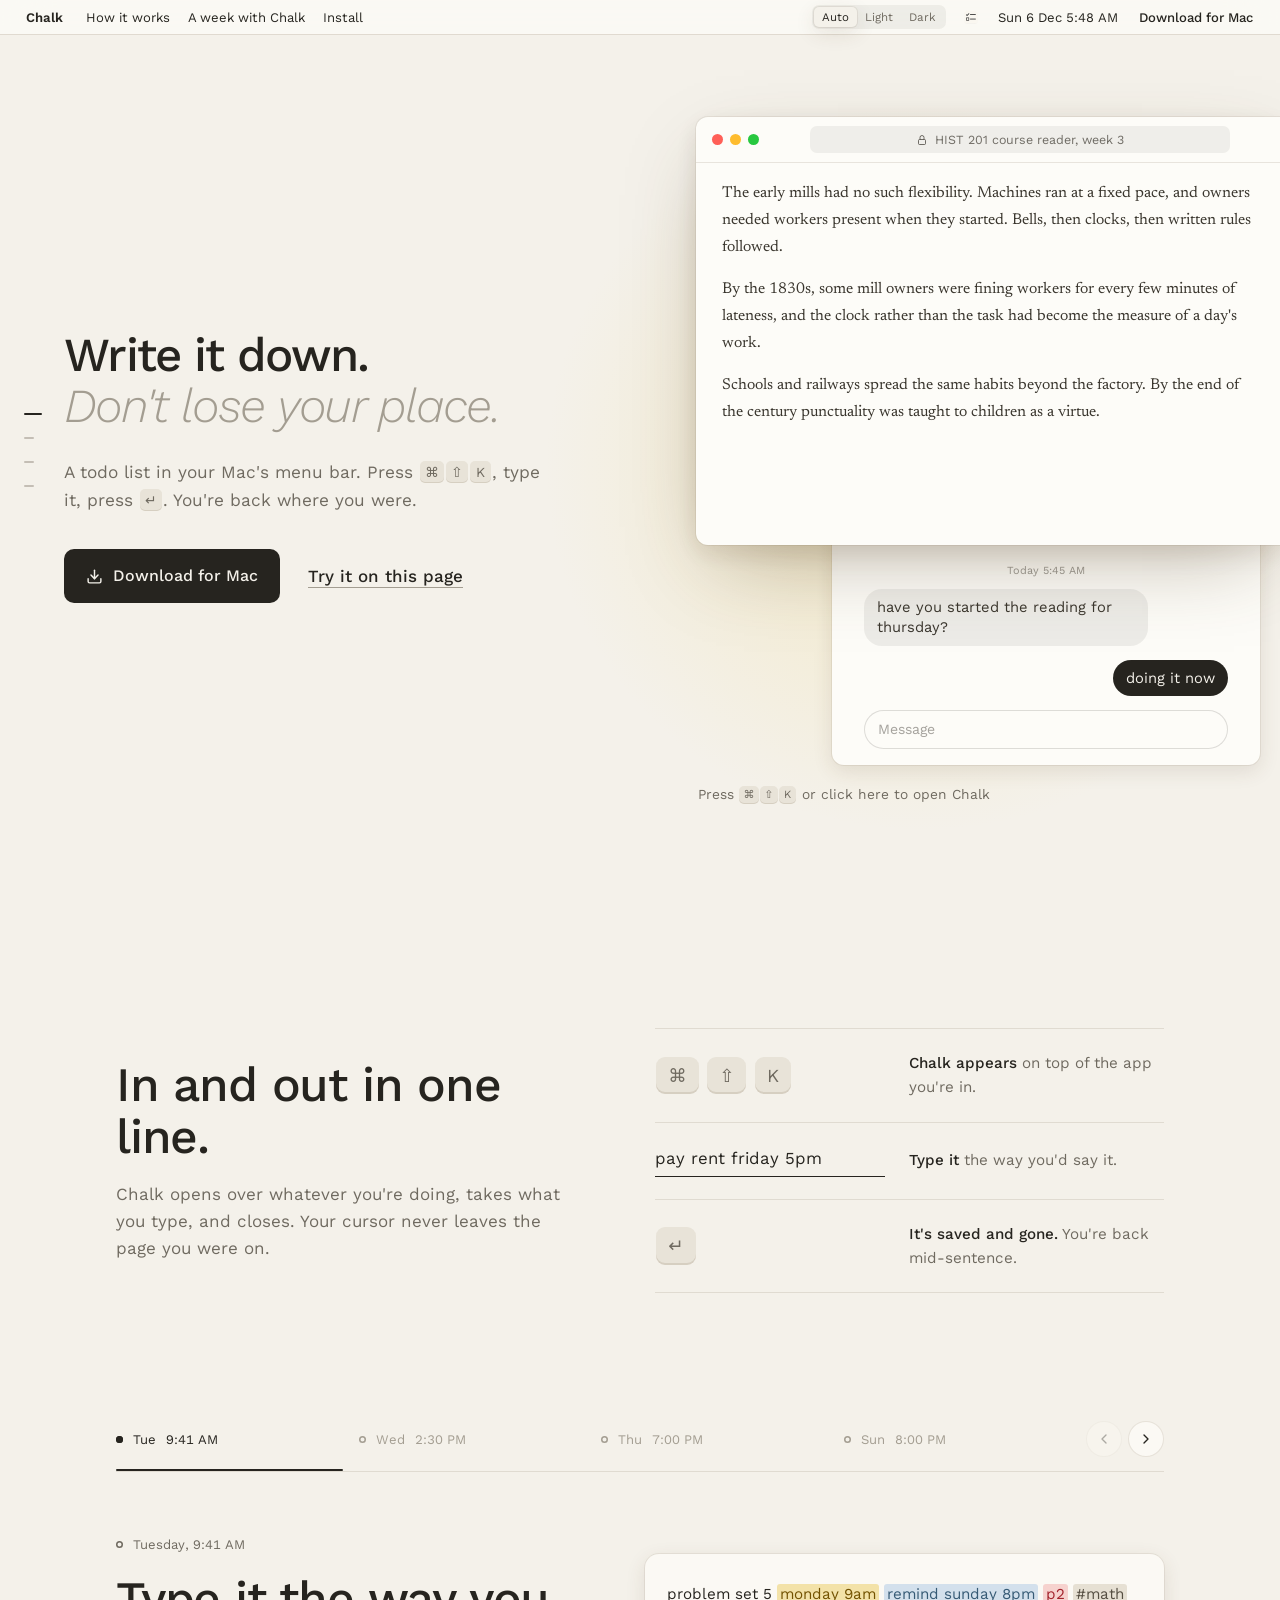
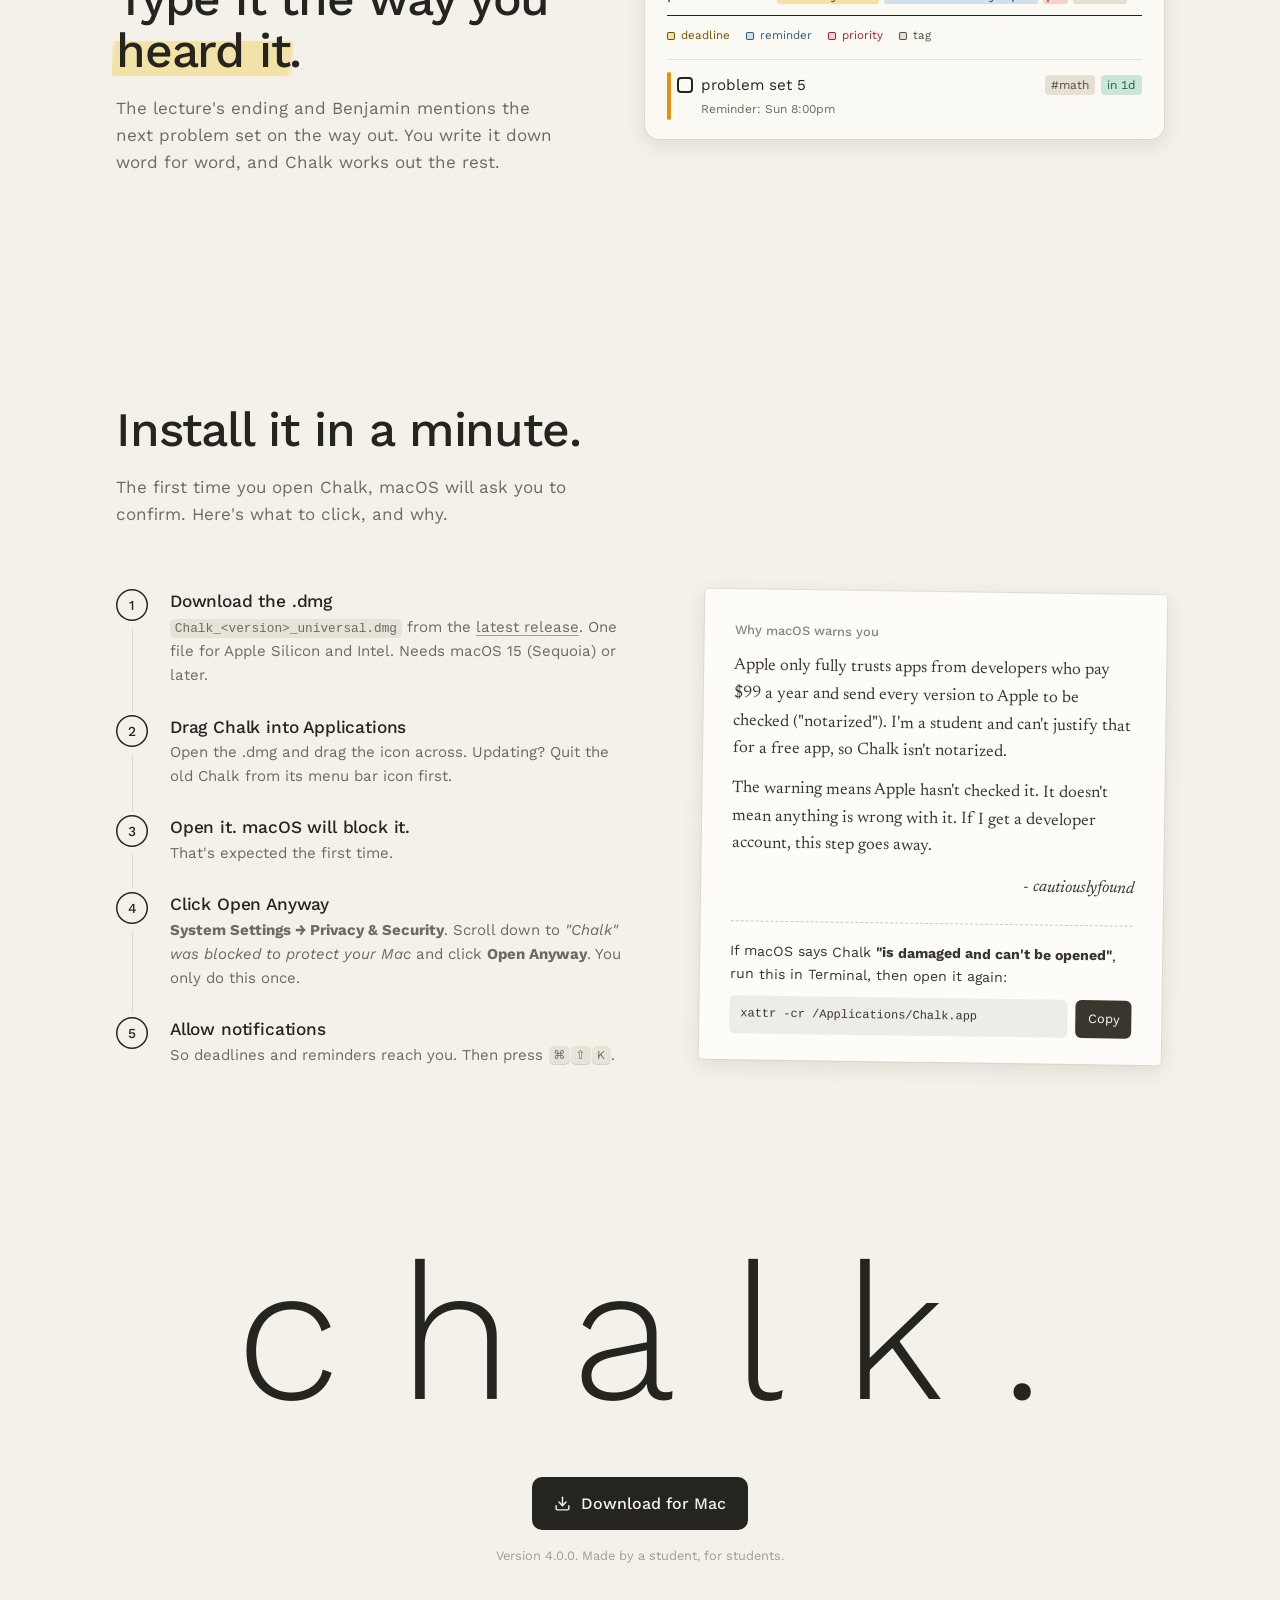
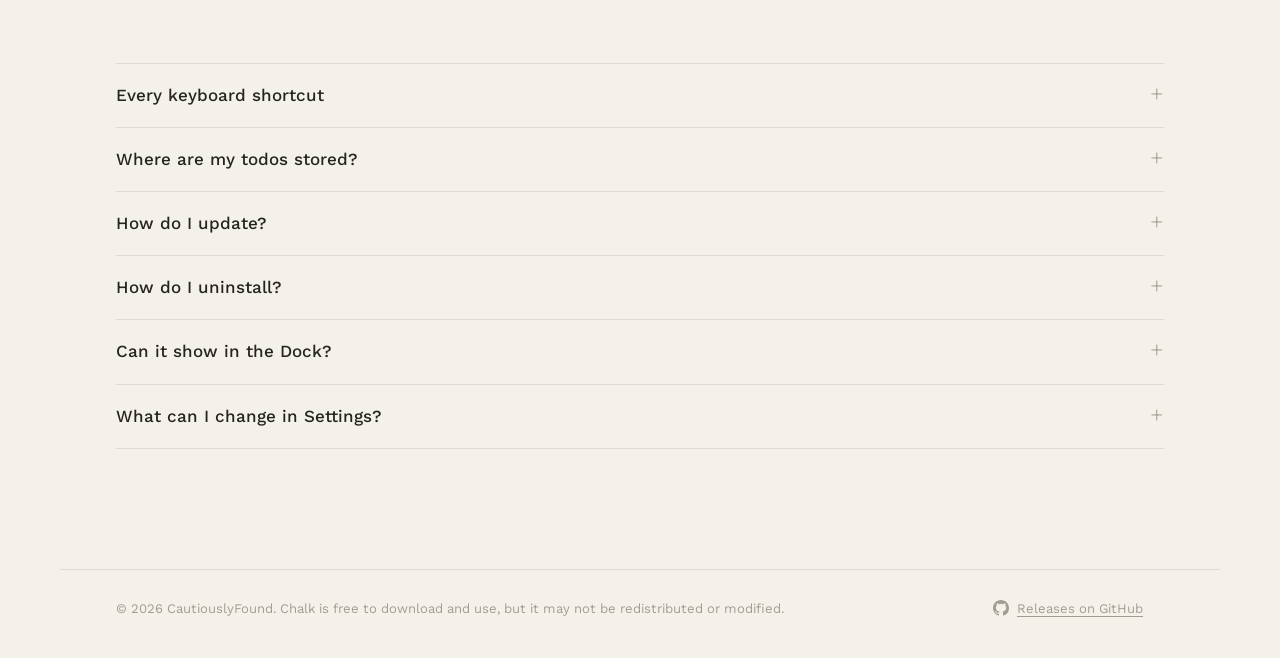
==== docs/index.html @ 8acf7524 "Chalk 4" ====
<!doctype html> <html lang="en"> <head> <meta charset="utf-8"> <meta name="viewport" content="width=device-width, initial-scale=1"> <title>chalk. | a todo list that opens like Spotlight</title> <meta name="description" content="Chalk is a free, keyboard-first todo list for macOS. It lives in your menu bar and opens over whatever you're doing. Type a todo in plain words and get back to work."> <meta property="og:title" content="chalk."> <meta property="og:description" content="A keyboard-first todo list for macOS. Press ⌘⇧K, type it, press Enter, keep going."> <meta property="og:image" content="icon.png"> <link rel="icon" href="favicon.png"> <link rel="preconnect" href="https://fonts.googleapis.com"> <link rel="preconnect" href="https://fonts.gstatic.com" crossorigin> <link href="https://fonts.googleapis.com/css2?family=Work+Sans:ital,wght@0,300;0,400;0,500;0,600;1,300;1,400&family=Newsreader:ital,opsz,wght@0,6..72,400;1,6..72,400&display=swap" rel="stylesheet"> <link rel="stylesheet" href="style.css"> <script> // Appearance before first paint, so there's no flash of the wrong theme. try { const theme = localStorage.getItem("chalk-site-theme"); if (theme === "light" || theme === "dark") document.documentElement.dataset.theme = theme; } catch {} </script> </head> <body> <header class="menubar" id="menubar"> <a class="mb-app" href="#top">Chalk</a> <nav class="mb-menu" aria-label="Sections"> <a href="#detour">How it works</a> <a href="#one-line">A week with Chalk</a> <a href="#install">Install</a> </nav> <span class="mb-spacer"></span> <div class="appearance" role="radiogroup" aria-label="Appearance"> <button type="button" role="radio" data-theme-choice="system" title="Match system">Auto</button> <button type="button" role="radio" data-theme-choice="light">Light</button> <button type="button" role="radio" data-theme-choice="dark">Dark</button> </div> <button class="tray" id="tray" type="button" aria-label="Show or hide the Chalk panel (⌘⇧K)" title="⌘⇧K"> <img src="icon.png" alt=""> <span class="tray-badge" id="trayBadge" aria-label="overdue todos"></span> </button> <span class="mb-clock" id="clock"></span> <a class="mb-download" href="https://github.com/cautiously-founded/chalk-releases/releases/latest">Download for Mac</a> </header> <nav class="rail" id="rail" aria-label="Jump to section"></nav> <main> <section class="hero" id="top" data-rail="Today 4:12 PM"> <div class="hero-copy"> <h1>Write it down.<br><span class="soft">Don't lose your place.</span></h1> <p class="lede">A todo list in your Mac's menu bar. Press <kbd>⌘</kbd><kbd>⇧</kbd><kbd>K</kbd>, type it, press <kbd>↵</kbd>. You're back where you were.</p> <div class="hero-cta"> <a class="btn" href="https://github.com/cautiously-founded/chalk-releases/releases/latest"> <svg viewBox="0 0 24 24" width="17" height="17" aria-hidden="true"><path d="M12 15V3"/><path d="M21 15v4a2 2 0 0 1-2 2H5a2 2 0 0 1-2-2v-4"/><path d="m7 10 5 5 5-5"/></svg> Download for Mac </a> <button type="button" class="btn-text" id="tryIt">Try it on this page</button> </div> </div> <div class="stage" id="stage"> <div class="win-browser" aria-hidden="true"> <div class="browser-bar"> <span class="lights"><i></i><i></i><i></i></span> <span class="url"><svg viewBox="0 0 24 24" width="12" height="12"><rect x="5" y="11" width="14" height="10" rx="2"/><path d="M8 11V7a4 4 0 0 1 8 0v4"/></svg>HIST 201 course reader, week 3</span> </div> <div class="reading" id="reading"> <article> <p class="reading-kicker">Week 3 reading</p> <h3>Clocks, Bells and the Working Day</h3> <p>Historians of work have long argued that industrialisation changed not only what people did, but how they experienced time. In farming communities the day was organised around tasks, and work stretched or shrank with the season.</p> <p>The early mills had no such flexibility. Machines ran at a fixed pace, and owners needed workers present when they started. Bells, then clocks, then written rules followed.</p> <p><mark class="hi-x" id="readingMark">By the 1830s, some mill owners were fining workers for every few minutes of lateness, and the clock rather than the task had become the measure of a day's work.</mark></p> <p>Schools and railways spread the same habits beyond the factory. By the end of the century punctuality was taught to children as a virtue.</p> </article> </div> </div> <div class="window"> <div class="window-bar"> <span class="lights" aria-hidden="true"><i></i><i></i><i></i></span> <span class="chat-who"><span class="avatar" aria-hidden="true">EW</span><span><b>Emma Walsh</b><small>BIO 210 lab partner</small></span></span> <button type="button" class="replay" id="replay" hidden>Replay</button> </div> <div class="chat" id="chat" aria-live="polite" aria-label="Conversation"></div> <div class="chat-compose" aria-hidden="true"><span id="composeText">Message</span></div> </div> <div class="notif hero-notif" id="heroNotif" aria-hidden="true"> <img class="notif-icon" src="icon.png" alt=""> <div class="notif-body"> <p class="notif-top"><b>Chalk</b><span>now</span></p> <p class="notif-title" id="heroNotifTitle"></p> <p class="notif-text" id="heroNotifText"></p> </div> </div> <div class="panel" id="panel" role="dialog" aria-label="Chalk, live demo"> <button type="button" class="panel-close" id="panelClose" aria-label="Hide Chalk" title="Hide (Esc)">×</button> <div class="panel-head"> <div class="field-wrap"> <div class="field-ghost" id="fieldGhost" aria-hidden="true"></div> <input id="field" class="field" type="text" readonly autocomplete="off" spellcheck="false" placeholder="Pick an example, or press ↵" aria-label="New todo, from the examples below"> </div> <div class="examples" id="examples" role="group" aria-label="Examples to add"></div> <div class="view-tabs" role="tablist" aria-label="View"> <button class="view-tab" role="tab" data-view="all">All</button> <button class="view-tab active" role="tab" data-view="day">Day</button> <button class="view-tab" role="tab" data-view="priority">Priority</button> <button class="view-tab" role="tab" data-view="tags">Tags</button> </div> </div> <div class="list-wrap"> <div class="list" id="list" tabindex="0" aria-label="Todos"></div> <div class="list-fade"></div> </div> <div class="cmdbar" aria-hidden="true"> <span class="cmd"><b>↵</b>Add</span> <span class="cmd"><b>↑↓</b>Move</span> <span class="cmd"><b>Space</b>Complete</span> <span class="cmd hide-sm"><b>⌘D</b>Delete</span> <span class="cmd"><b>Esc</b>Hide</span> </div> </div> <button class="summon" id="summon" type="button"> <span class="summon-open">Press <kbd>⌘</kbd><kbd>⇧</kbd><kbd>K</kbd> or click here to open Chalk</span> <span class="summon-close">Press <kbd>Esc</kbd> or click here to hide Chalk</span> </button> </div> </section> <section class="sec" id="detour" data-rail="How it works"> <div class="quick"> <div class="head"> <h2>In and out in <mark class="hi">one line</mark>.</h2> <p>Chalk opens over whatever you're doing, takes what you type, and closes. Your cursor never leaves the page you were on.</p> </div> <ol class="quick-steps"> <li><span class="qk"><kbd>⌘</kbd><kbd>⇧</kbd><kbd>K</kbd></span><span class="qt"><b>Chalk appears</b> on top of the app you're in.</span></li> <li><span class="qk qk-type">pay rent friday 5pm</span><span class="qt"><b>Type it</b> the way you'd say it.</span></li> <li><span class="qk"><kbd>↵</kbd></span><span class="qt"><b>It's saved and gone.</b> You're back mid-sentence.</span></li> </ol> </div> </section> <section class="sec week" id="one-line" data-rail="A week"> <div class="week-bar"> <div class="week-days" role="tablist" aria-label="Days"> <button type="button" class="week-day" role="tab" aria-controls="tuesday" data-slide="0">Tue<span class="week-time"> 9:41 AM</span></button> <button type="button" class="week-day" role="tab" aria-controls="scratchpad" data-slide="1">Wed<span class="week-time"> 2:30 PM</span></button> <button type="button" class="week-day" role="tab" aria-controls="thursday" data-slide="2">Thu<span class="week-time"> 7:00 PM</span></button> <button type="button" class="week-day" role="tab" aria-controls="sunday" data-slide="3">Sun<span class="week-time"> 8:00 PM</span></button> </div> <div class="week-nav"> <button type="button" class="week-arrow" data-step="-1" aria-label="Previous day"><svg viewBox="0 0 24 24" width="16" height="16" aria-hidden="true"><path d="m15 18-6-6 6-6"/></svg></button> <button type="button" class="week-arrow" data-step="1" aria-label="Next day"><svg viewBox="0 0 24 24" width="16" height="16" aria-hidden="true"><path d="m9 18 6-6-6-6"/></svg></button> </div> </div> <div class="week-track" id="weekTrack" aria-roledescription="carousel" aria-label="A week with Chalk"> <div class="week-slide" id="tuesday" role="tabpanel" aria-roledescription="slide" aria-label="Tuesday, 1 of 4"> <div class="split"> <div class="head"> <p class="stamp">Tuesday, 9:41 AM</p> <h2>Type it the way you <mark class="hi">heard it</mark>.</h2> <p>The lecture's ending and Benjamin mentions the next problem set on the way out. You write it down word for word, and Chalk works out the rest.</p> </div> <div class="anatomy" id="anatomy"> <p class="a-field" aria-label="problem set 5 monday 9am remind sunday 8pm p2 #math">problem set 5 <span class="a-cmd hl k-deadline" data-k="deadline">monday 9am</span> <span class="a-cmd hl k-reminder" data-k="reminder">remind sunday 8pm</span> <span class="a-cmd hl k-priority" data-k="priority">p2</span> <span class="a-cmd hl k-tag" data-k="tag">#math</span></p> <p class="a-legend" aria-hidden="true"><span data-k="deadline">deadline</span><span data-k="reminder">reminder</span><span data-k="priority">priority</span><span data-k="tag">tag</span></p> <div class="row-host" id="anatomyRow"></div> </div> </div> </div> <div class="week-slide" id="scratchpad" role="tabpanel" aria-roledescription="slide" aria-label="Wednesday, 2 of 4"> <div class="pad-split"> <div class="head"> <p class="stamp">Wednesday, 2:30 PM</p> <h2>Some things aren't <mark class="hi">todos</mark>.</h2> <p>Your landlord is reading out the plumber's number on the phone. There's a notepad beside your list for that, and it saves as you type. Try it.</p> </div> <div class="pad" id="pad"> <div class="pad-head"><span>Scratchpad</span><span class="pad-saved" id="padSaved"></span></div> <textarea id="padText" spellcheck="false" aria-label="Scratchpad" placeholder="Jot something down..."></textarea> </div> </div> </div> <div class="week-slide" id="thursday" role="tabpanel" aria-roledescription="slide" aria-label="Thursday, 3 of 4"> <div class="split"> <div class="head"> <p class="stamp">Thursday, 7:00 PM</p> <h2>It reminds you <mark class="hi">before</mark> it's late.</h2> <p>Remember the lab report Emma mentioned? You told Chalk to remind you Thursday night. Dinner's done, and there it is, with a day to spare.</p> </div> <div class="notif-host"> <div class="notif"> <img class="notif-icon" src="icon.png" alt=""> <div class="notif-body"> <p class="notif-top"><b>Chalk</b><span>now</span></p> <p class="notif-title">lab report</p> <p class="notif-text">Reminder. Due Fri 5:00pm</p> </div> </div> <div class="notif notif-later" aria-hidden="true"> <img class="notif-icon" src="icon.png" alt=""> <div class="notif-body"> <p class="notif-top"><b>Chalk</b><span>Fri 4:30 PM</span></p> <p class="notif-title">lab report</p> <p class="notif-text">Due in 30 minutes</p> </div> </div> <p class="notif-note">Deadline alerts can come at the deadline, a set time before, or both. You pick in Settings.</p> </div> </div> </div> <div class="week-slide" id="sunday" role="tabpanel" aria-roledescription="slide" aria-label="Sunday, 4 of 4"> <div class="split"> <div class="head"> <p class="stamp">Sunday, 8:00 PM</p> <h2>Next week, <mark class="hi">sorted</mark>.</h2> <p>Tuesday's reminder goes off: problem set 5 is due in the morning. Day view lines the week up for you, and rent has already come back round on its own.</p> </div> <div class="week-panel" id="sundayList"></div> </div> </div> </div> </section> <section class="sec" id="install" data-rail="Install"> <div class="head"> <h2>Install it in a <mark class="hi">minute</mark>.</h2> <p>The first time you open Chalk, macOS will ask you to confirm. Here's what to click, and why.</p> </div> <div class="install"> <ol class="steps"> <li><h3>Download the .dmg</h3><p><code>Chalk_&lt;version&gt;_universal.dmg</code> from the <a href="https://github.com/cautiously-founded/chalk-releases/releases/latest">latest release</a>. One file for Apple Silicon and Intel. Needs macOS 15 (Sequoia) or later.</p></li> <li><h3>Drag Chalk into Applications</h3><p>Open the .dmg and drag the icon across. Updating? Quit the old Chalk from its menu bar icon first.</p></li> <li><h3>Open it. macOS will block it.</h3><p>That's expected the first time.</p></li> <li><h3>Click Open Anyway</h3><p><b>System Settings → Privacy &amp; Security</b>. Scroll down to <i>"Chalk" was blocked to protect your Mac</i> and click <b>Open Anyway</b>. You only do this once.</p></li> <li><h3>Allow notifications</h3><p>So deadlines and reminders reach you. Then press <kbd>⌘</kbd><kbd>⇧</kbd><kbd>K</kbd>.</p></li> </ol> <aside class="letter"> <p class="letter-head">Why macOS warns you</p> <p>Apple only fully trusts apps from developers who pay $99 a year and send every version to Apple to be checked ("notarized"). I'm a student and can't justify that for a free app, so Chalk isn't notarized.</p> <p>The warning means Apple hasn't checked it. It doesn't mean anything is wrong with it. If I get a developer account, this step goes away.</p> <p class="letter-sign">cautiouslyfound</p> <div class="letter-fix"> <p>If macOS says Chalk <b>"is damaged and can't be opened"</b>, run this in Terminal, then open it again:</p> <div class="copyline"> <code id="xattrCmd">xattr -cr /Applications/Chalk.app</code> <button type="button" class="copy" data-copy="xattrCmd">Copy</button> </div> </div> </aside> </div> <div class="close"> <p class="close-mark wordmark" aria-hidden="true">chalk.</p> <a class="btn" href="https://github.com/cautiously-founded/chalk-releases/releases/latest"> <svg viewBox="0 0 24 24" width="17" height="17" aria-hidden="true"><path d="M12 15V3"/><path d="M21 15v4a2 2 0 0 1-2 2H5a2 2 0 0 1-2-2v-4"/><path d="m7 10 5 5 5-5"/></svg> Download for Mac </a> <p class="hero-note">Version 4.0.0. Made by a student, for students.</p> </div> <div class="faq"> <details class="all-keys"><summary>Every keyboard shortcut</summary><div class="keys" id="keysTable"></div></details> <details><summary>Where are my todos stored?</summary><p>On your Mac, in a local database. No account, nothing to sign in to. The folder is <code>~/Library/Application Support/com.cautiouslyfound.chalk</code>.</p></details> <details><summary>How do I update?</summary><p>Quit Chalk, then download the new .dmg and drag Chalk into Applications again, replacing the old one. Your todos and settings are kept. Coming from Chalk 3? The first time Chalk 4 opens, it brings your todos, reminders, settings and scratchpad over by itself.</p></details> <details><summary>How do I uninstall?</summary><p>Quit Chalk from its menu bar icon and delete it from Applications. To remove your todos and settings too, delete the folder above (and <code>com.cautiouslyfound.chalkv3</code> next to it, if you used Chalk 3).</p></details> <details><summary>Can it show in the Dock?</summary><p>By default it lives only in the menu bar. Turn on <b>Show in Dock</b> in Settings (<kbd>⌘S</kbd>) and it appears in the Dock and <kbd>⌘Tab</kbd> too.</p></details> <details><summary>What can I change in Settings?</summary><p>Appearance (system, light or dark), font size from 12 to 20px, when deadline notifications arrive (at the deadline, a set time before, both, or none), notification sound, command highlighting, the shortcut hints in the footer, showing in the Dock, launching at login, and the two shortcuts that work from any app.</p></details> </div> </section> </main> <footer class="foot"> <p>© 2026 CautiouslyFound. Chalk is free to download and use, but it may not be redistributed or modified.</p> <a class="gh-link" href="https://github.com/cautiously-founded/chalk-releases"> <svg viewBox="0 0 16 16" width="16" height="16" aria-hidden="true" fill="currentColor"><path d="M8 0C3.58 0 0 3.58 0 8c0 3.54 2.29 6.53 5.47 7.59.4.07.55-.17.55-.38 0-.19-.01-.82-.01-1.49-2.01.37-2.53-.49-2.69-.94-.09-.23-.48-.94-.82-1.13-.28-.15-.68-.52-.01-.53.63-.01 1.08.58 1.23.82.72 1.21 1.87.87 2.33.66.07-.52.28-.87.51-1.07-1.78-.2-3.64-.89-3.64-3.95 0-.87.31-1.59.82-2.15-.08-.2-.36-1.02.08-2.12 0 0 .67-.21 2.2.82a7.6 7.6 0 0 1 4 0c1.53-1.04 2.2-.82 2.2-.82.44 1.1.16 1.92.08 2.12.51.56.82 1.27.82 2.15 0 3.07-1.87 3.75-3.65 3.95.29.25.54.73.54 1.48 0 1.07-.01 1.93-.01 2.2 0 .21.15.46.55.38A8.01 8.01 0 0 0 16 8c0-4.42-3.58-8-8-8Z"/></svg> Releases on GitHub<span class="gh-count" id="dlCount" hidden></span> </a> </footer> <script src="app.js"></script> </body> </html>
---- docs/style.css ----
:root{--background: #f4f1ea;--surface: #fbf9f4;--surface-hover: rgba(80, 60, 30, .06);--sheet: #ebe6db;--sheet-key: #ddd6c8;--text-primary: #26241f;--text-secondary: #6f6a60;--text-muted: #a39d91;--border: rgba(80, 60, 30, .12);--input-border: #c9c2b5;--key-bg: #e8e3d8;--key-text: #6f6a60;--tag-bg: #e6e0d3;--tag-text: #564f43;--d0-bg: #f6d2ce;--d0: #a3232c;--d1-bg: #f9d9bf;--d1: #963f06;--d2-bg: #f3e2a8;--d2: #735200;--d3-bg: #dfe8c2;--d3: #4a6410;--d4-bg: #cbe5d6;--d4: #1f6445;--d5-bg: #d3e0ec;--d5: #365a75;--p1: #d93a3e;--p2: #e8900c;--p3: #b0a898;--check: #26241f;--shadow: 0 0 0 1px rgba(80, 60, 30, .08), 0 30px 80px -20px rgba(80, 60, 30, .35), 0 8px 24px rgba(80, 60, 30, .12);--popover-shadow: 0 0 0 1px rgba(80, 60, 30, .08), 0 6px 20px rgba(80, 60, 30, .12);--desk: #e4ded1;--desk-paper: #fdfcf8;--desk-ink: #3a362e;--menubar: rgba(253, 252, 248, .72);--panel: rgba(244, 241, 234, .94);--fade-start: rgba(244, 241, 234, 0);--fade-end: rgba(244, 241, 234, .98);color-scheme:light}@media(prefers-color-scheme:dark){:root:not([data-theme=light]){--background: #181818;--surface: #202020;--surface-hover: rgba(255, 255, 255, .045);--sheet: #202020;--sheet-key: #2c2c2c;--text-primary: #ffffff;--text-secondary: #888888;--text-muted: #666666;--border: rgba(255, 255, 255, .08);--input-border: #777777;--key-bg: #292929;--key-text: #aaaaaa;--tag-bg: #2f2e2e;--tag-text: #b4b2b2;--d0-bg: #4a2424;--d0: #ff8a8a;--d1-bg: #4a3020;--d1: #ffad66;--d2-bg: #403520;--d2: #e8c76a;--d3-bg: #30352a;--d3: #b8cc78;--d4-bg: #28352f;--d4: #8fc5a8;--d5-bg: #29333a;--d5: #9eb8c8;--p1: #ff4d4d;--p2: #ffb84d;--p3: #777777;--check: #ffffff;--shadow: 0 0 0 1px rgba(255, 255, 255, .07), 0 30px 80px -20px rgba(0, 0, 0, .8), 0 8px 24px rgba(0, 0, 0, .4);--popover-shadow: 0 5px 18px rgba(0, 0, 0, .35);--desk: #0f0f0f;--desk-paper: #1d1d1d;--desk-ink: #bdb8ae;--menubar: rgba(30, 30, 30, .72);--panel: rgba(24, 24, 24, .94);--fade-start: rgba(24, 24, 24, 0);--fade-end: rgba(24, 24, 24, .98);color-scheme:dark}}:root[data-theme=dark]{--background: #181818;--surface: #202020;--surface-hover: rgba(255, 255, 255, .045);--sheet: #202020;--sheet-key: #2c2c2c;--text-primary: #ffffff;--text-secondary: #888888;--text-muted: #666666;--border: rgba(255, 255, 255, .08);--input-border: #777777;--key-bg: #292929;--key-text: #aaaaaa;--tag-bg: #2f2e2e;--tag-text: #b4b2b2;--d0-bg: #4a2424;--d0: #ff8a8a;--d1-bg: #4a3020;--d1: #ffad66;--d2-bg: #403520;--d2: #e8c76a;--d3-bg: #30352a;--d3: #b8cc78;--d4-bg: #28352f;--d4: #8fc5a8;--d5-bg: #29333a;--d5: #9eb8c8;--p1: #ff4d4d;--p2: #ffb84d;--p3: #777777;--check: #ffffff;--shadow: 0 0 0 1px rgba(255, 255, 255, .07), 0 30px 80px -20px rgba(0, 0, 0, .8), 0 8px 24px rgba(0, 0, 0, .4);--popover-shadow: 0 5px 18px rgba(0, 0, 0, .35);--desk: #0f0f0f;--desk-paper: #1d1d1d;--desk-ink: #bdb8ae;--menubar: rgba(30, 30, 30, .72);--panel: rgba(24, 24, 24, .94);--fade-start: rgba(24, 24, 24, 0);--fade-end: rgba(24, 24, 24, .98);color-scheme:dark}*,*:before,*:after{box-sizing:border-box}html{scroll-behavior:smooth;scroll-padding-top:48px}body{margin:0;font-family:Work Sans,system-ui,sans-serif;font-size:17px;line-height:1.6;color:var(--text-primary);background:var(--background);-webkit-font-smoothing:antialiased;transition:background-color .2s ease,color .2s ease}main{overflow-x:clip}a{color:inherit;text-underline-offset:3px;text-decoration-color:var(--text-muted)}a:hover{text-decoration-color:currentColor}h1,h2,h3{margin:0;font-weight:500;letter-spacing:-.025em;line-height:1.08}p{margin:0}.sr-only{position:absolute;width:1px;height:1px;overflow:hidden;clip:rect(0 0 0 0);white-space:nowrap}kbd{display:inline-block;min-width:1.55em;padding:0 .38em;margin:0 .06em;font-family:inherit;font-size:.8em;line-height:1.6;text-align:center;color:var(--key-text);background:var(--key-bg);border-radius:5px;box-shadow:inset 0 -1px 0 var(--border);vertical-align:.08em}code{font-family:ui-monospace,SF Mono,Menlo,monospace;font-size:.85em;padding:.12em .38em;background:var(--key-bg);border-radius:5px;overflow-wrap:anywhere}.fine{font-size:.86rem;color:var(--text-secondary)}.wordmark{font-weight:300;letter-spacing:.3em;text-transform:lowercase;user-select:none}.wordmark:after{content:"";margin-right:-.3em}.btn{display:inline-flex;align-items:center;gap:10px;padding:14px 22px;border:0;border-radius:10px;background:var(--text-primary);color:var(--background);font:inherit;font-weight:500;font-size:1rem;white-space:nowrap;text-decoration:none;cursor:pointer;transition:transform .2s cubic-bezier(.16,1,.3,1)}.btn:hover{transform:translateY(-2px)}.btn:active{transform:translateY(0) scale(.98)}.btn svg{fill:none;stroke:currentColor;stroke-width:2;stroke-linecap:round;stroke-linejoin:round}.btn-text{padding:14px 4px;border:0;background:none;color:var(--text-primary);font:inherit;font-weight:500;text-decoration:underline;text-decoration-color:var(--text-muted);text-underline-offset:5px;cursor:pointer}.btn-text:hover{text-decoration-color:currentColor}:focus-visible{outline:2px solid var(--text-primary);outline-offset:2px;border-radius:4px}@media(max-width:640px){.hide-sm{display:none!important}}.menubar{position:sticky;top:0;z-index:50;height:34px;display:flex;align-items:center;gap:6px;padding:0 clamp(10px,2vw,18px);font-size:.82rem;background:var(--menubar);backdrop-filter:blur(24px) saturate(1.4);-webkit-backdrop-filter:blur(24px) saturate(1.4);box-shadow:0 1px 0 var(--border)}.menubar a{text-decoration:none}.mb-app{font-weight:600;padding:2px 8px}.mb-menu{display:flex}.mb-menu a,.mb-download{padding:2px 9px;border-radius:5px;color:var(--text-primary);white-space:nowrap}.mb-menu a:hover,.mb-download:hover,.mb-menu a.active{background:color-mix(in srgb,var(--text-primary) 10%,transparent)}.mb-spacer{flex:1}.mb-clock{padding:0 6px;font-variant-numeric:tabular-nums;white-space:nowrap}.mb-download{font-weight:500}.tray{position:relative;display:grid;place-items:center;width:30px;height:22px;padding:0;border:0;border-radius:5px;background:transparent;cursor:pointer}.tray:hover,.tray.on{background:color-mix(in srgb,var(--text-primary) 12%,transparent)}.tray img{width:16px;height:16px;border-radius:4px}.tray-badge{position:absolute;top:-2px;right:-2px;min-width:14px;height:14px;padding:0 3px;border-radius:7px;background:var(--p1);color:#fff;font-size:9px;font-weight:600;line-height:14px;text-align:center}.tray-badge:empty{display:none}.appearance{display:flex;padding:2px;margin-right:4px;border-radius:7px;background:color-mix(in srgb,var(--text-primary) 6%,transparent)}.appearance button{padding:1px 8px;border:0;border-radius:5px;background:transparent;color:var(--text-secondary);font:inherit;font-size:.72rem;cursor:pointer}.appearance button[aria-checked=true]{color:var(--text-primary);background:var(--background);box-shadow:var(--popover-shadow)}@media(max-width:1020px){.mb-menu{display:none}}@media(max-width:560px){.appearance,.mb-clock{display:none}}.rail{position:fixed;left:12px;top:50%;transform:translateY(-50%);z-index:20;display:flex;flex-direction:column;padding:5px;border-radius:9px;transition:background-color .15s ease,box-shadow .15s ease,opacity .3s ease}.rail.away{opacity:0;pointer-events:none}.rail:hover{background:var(--surface);box-shadow:var(--popover-shadow)}.rail-item{display:flex;align-items:center;gap:9px;height:24px;padding:0 7px;border-radius:5px;color:var(--text-muted);font-size:.78rem;text-decoration:none;transition:color .12s ease,background-color .12s ease}.rail-item.active{color:var(--text-primary)}.rail:hover .rail-item:hover{background:var(--surface-hover)}.rail-mark{flex:0 0 auto;width:10px;height:2px;border-radius:1px;background:currentColor;opacity:.6;transition:width .15s ease,opacity .15s ease}.rail-item.active .rail-mark{width:18px;opacity:1}.rail-label{max-width:0;overflow:hidden;opacity:0;white-space:nowrap;transition:max-width .18s ease,opacity .15s ease}.rail:hover .rail-label{max-width:160px;opacity:1}@media(max-width:1240px){.rail{display:none}}.hero{position:relative;min-height:calc(100dvh - 34px);display:grid;grid-template-columns:minmax(0,5fr) minmax(0,7fr);align-items:center;gap:clamp(24px,4vw,64px);padding:clamp(32px,6vh,72px) 0 clamp(32px,6vh,72px) max(clamp(16px,5vw,72px),calc((100vw - 1320px)/2))}.hero:before{content:"";position:absolute;inset:0 0 0 30%;z-index:-1;background:radial-gradient(60% 60% at 60% 50%,color-mix(in srgb,var(--d2-bg) 55%,transparent),transparent 70%);pointer-events:none}.hero h1{font-size:clamp(2.3rem,3.7vw,3.4rem);letter-spacing:-.035em}.soft{color:var(--text-muted);font-weight:300;font-style:italic;display:inline-block;padding-bottom:.06em}.lede{margin-top:24px;max-width:30em;font-size:clamp(1.05rem,1.35vw,1.2rem);color:var(--text-secondary)}.hero-cta{display:flex;flex-wrap:wrap;align-items:center;gap:10px 24px;margin-top:34px}.hero-note{margin-top:16px;font-size:.8rem;color:var(--text-muted)}.hero-copy>*{animation:rise .9s cubic-bezier(.16,1,.3,1) both}.hero-copy>:nth-child(2){animation-delay:80ms}.hero-copy>:nth-child(3){animation-delay:.16s}.hero-copy>:nth-child(4){animation-delay:.24s}@keyframes rise{0%{opacity:0;transform:translateY(18px)}}.stage{position:relative;height:clamp(500px,72vh,660px);animation:rise 1.1s cubic-bezier(.16,1,.3,1) .12s both}.window,.win-browser{position:absolute;z-index:1;border-radius:12px;background:var(--desk-paper);color:var(--desk-ink);box-shadow:var(--popover-shadow);overflow:hidden;transition:filter .3s ease}.win-browser{top:0;left:14%;right:-2px;height:66%;border-radius:12px 0 0 12px;display:flex;flex-direction:column}.window{inset:31% 3% 0 34%;display:flex;flex-direction:column;z-index:0}.stage.chat-front .window{z-index:1}.stage.chat-front .win-browser{z-index:0}.window,.win-browser{transition:filter .3s ease,box-shadow .3s ease}.stage:not(.chat-front) .window .lights i,.stage.chat-front .win-browser .lights i{background:color-mix(in srgb,var(--desk-ink) 12%,transparent)}.stage.chat-front .window .lights i:nth-child(1),.stage:not(.chat-front) .win-browser .lights i:nth-child(1){background:#ff5f57}.stage.chat-front .window .lights i:nth-child(2),.stage:not(.chat-front) .win-browser .lights i:nth-child(2){background:#febc2e}.stage.chat-front .window .lights i:nth-child(3),.stage:not(.chat-front) .win-browser .lights i:nth-child(3){background:#28c840}.stage.chat-front .window{box-shadow:var(--shadow)}.stage:not(.chat-front) .win-browser{box-shadow:var(--shadow)}.win-browser .reading article{padding:26px 26px 120px;font-size:.98rem;line-height:1.7}.win-browser .reading h3{font-size:1.45rem;margin-bottom:14px}.window-bar{flex:0 0 auto;display:flex;align-items:center;gap:16px;height:54px;padding:0 16px;border-bottom:1px solid var(--border);font-size:.8rem}.lights{display:flex;gap:7px}.lights i{width:11px;height:11px;border-radius:50%;background:color-mix(in srgb,var(--desk-ink) 22%,transparent)}.stage.panel-open .window,.stage.panel-open .win-browser{filter:blur(1.5px) saturate(.85)}@keyframes blink{50%{opacity:0}}.panel{position:absolute;z-index:2;left:0;top:50%;width:min(620px,100%);height:min(400px,88%);display:flex;flex-direction:column;padding-top:22px;border-radius:14px;background:var(--panel);backdrop-filter:blur(26px) saturate(1.25);-webkit-backdrop-filter:blur(26px) saturate(1.25);box-shadow:var(--shadow);transform:translateY(-50%);transition:opacity .18s ease,transform .26s cubic-bezier(.2,.9,.3,1.15),visibility 0s}.panel.hidden{opacity:0;visibility:hidden;transform:translateY(-47%) scale(.965);transition:opacity .14s ease,transform .16s ease,visibility 0s .16s}@media(prefers-reduced-transparency:reduce){.panel{background:var(--background);backdrop-filter:none}}.panel-head{padding:0 44px 0 26px}.field-wrap{position:relative}.field,.field-ghost{display:block;width:100%;padding:6px 0;font:inherit;font-size:1rem;line-height:1.4rem;white-space:pre}.field{position:relative;z-index:1;border:0;border-bottom:1px solid var(--input-border);border-radius:0;background:transparent;color:transparent;caret-color:var(--text-primary);outline:none;transition:border-color .15s ease}.field:focus{border-bottom-color:var(--text-primary)}.field::placeholder{color:var(--text-secondary)}.field::selection{background:color-mix(in srgb,var(--text-primary) 20%,transparent);color:transparent}.field-ghost{position:absolute;inset:0;overflow:hidden;color:var(--text-primary);pointer-events:none}.hl{border-radius:3px;background:var(--hlbg);color:var(--hlc);box-shadow:0 0 0 2px var(--hlbg)}[data-k=deadline],.k-deadline{--hlbg: var(--d2-bg);--hlc: var(--d2)}[data-k=reminder],.k-reminder{--hlbg: var(--d5-bg);--hlc: var(--d5)}[data-k=priority],.k-priority{--hlbg: var(--d0-bg);--hlc: var(--d0)}[data-k=repeat],.k-repeat{--hlbg: var(--d4-bg);--hlc: var(--d4)}[data-k=tag],.k-tag{--hlbg: var(--tag-bg);--hlc: var(--tag-text)}[data-k=link],.k-link{--hlbg: color-mix(in srgb, var(--text-primary) 12%, transparent);--hlc: var(--text-primary)}.examples{display:flex;gap:6px;margin:10px -4px 0;overflow-x:auto;scrollbar-width:none}.examples::-webkit-scrollbar{display:none}.examples.all-used{display:none}.example{flex:none;padding:3px 9px;border:1px solid var(--border);border-radius:999px;background:transparent;color:var(--text-secondary);font:inherit;font-size:.72rem;line-height:1.2rem;white-space:nowrap;cursor:pointer;transition:border-color .15s ease,color .15s ease,opacity .15s ease}.example .hl{box-shadow:none;padding:0 2px}.example:hover,.example:focus-visible{border-color:var(--input-border);color:var(--text-primary);outline:none}.example:disabled{display:none}.view-tabs{display:flex;gap:2px;margin:10px -4px}.view-tab{padding:2px 9px;border:0;border-radius:5px;background:transparent;color:var(--text-muted);font:inherit;font-size:.75rem;line-height:1.2rem;cursor:pointer}.view-tab:hover{color:var(--text-secondary)}.view-tab.active{color:var(--text-primary);background:var(--surface-hover)}.list-wrap{position:relative;flex:1;min-height:0}.list{height:100%;overflow-y:auto;padding:0 22px 44px;scrollbar-width:none;outline:none}.list::-webkit-scrollbar{display:none}.list-fade{position:absolute;inset:auto 0 0;height:46px;pointer-events:none;background:linear-gradient(to bottom,var(--fade-start),var(--fade-end))}.group-title{display:flex;gap:6px;padding:12px 8px 4px;font-size:.68rem;font-weight:500;letter-spacing:.04em;text-transform:uppercase;color:var(--text-muted)}.group-title:first-child{padding-top:2px}.group-title span{font-weight:400}.cmdbar{flex:0 0 42px;display:flex;align-items:center;justify-content:center;gap:22px;border-top:1px solid var(--border);font-size:.72rem;color:var(--text-muted)}.cmd{display:inline-flex;align-items:center;gap:7px;white-space:nowrap}.cmd b{font-weight:400;padding:1px 6px;border-radius:4px;background:var(--key-bg);color:var(--key-text)}.stage{margin-bottom:52px}.summon{position:absolute;left:14%;top:calc(100% + 14px);padding:4px 2px;border:0;background:none;color:var(--text-secondary);font:inherit;font-size:.86rem;text-align:left;cursor:pointer}.summon:hover{color:var(--text-primary)}.summon-close,.stage.panel-open .summon-open{display:none}.stage.panel-open .summon-close{display:inline}.panel-close{position:absolute;top:10px;right:10px;z-index:1;width:24px;height:24px;display:grid;place-items:center;padding:0;border:0;border-radius:6px;background:transparent;color:var(--text-muted);font:inherit;font-size:1.1rem;line-height:1;cursor:pointer}.panel-close:hover{color:var(--text-primary);background:var(--surface-hover)}@media(max-width:960px){.hero{grid-template-columns:1fr;padding-right:clamp(16px,5vw,72px);min-height:0}.hero:before{inset:40% 0 0}.stage{height:520px;margin-right:calc(-1*clamp(16px,5vw,72px))}.win-browser{left:6%}.window{left:16%}.summon{left:0}.panel{left:0;width:calc(100% - clamp(16px,5vw,72px))}}@media(max-width:560px){.stage{height:480px;margin-left:-4px}.win-browser{left:0;height:60%}.window{left:8%;right:14px;top:34%}.panel-head{padding:0 18px}.list{padding:0 12px 44px}.cmdbar{gap:14px}}.row{position:relative;display:flex;align-items:flex-start;min-height:38px;padding:4px;border-radius:6px;transition:background-color .12s ease}.row.focus,.row:hover{background:var(--surface-hover)}.row.new{animation:rowIn .42s cubic-bezier(.16,1,.3,1)}@keyframes rowIn{0%{opacity:0;transform:translateY(-6px)}}.prio{flex:0 0 4px;align-self:stretch;margin:2.5px 6px 2.5px 0;border-radius:2px}.prio.p1{background:var(--p1)}.prio.p2{background:var(--p2)}.prio.p3{background:var(--p3)}.check{position:relative;flex:0 0 16px;width:16px;height:16px;margin:7px 8px 0 0;padding:0;border:2px solid var(--check);border-radius:4px;background:transparent;cursor:pointer;transition:transform .1s ease,background-color .12s ease}.check:hover{transform:scale(1.06)}.check:active{transform:scale(.9)}.check.on{background:var(--check)}.check.on:after{content:"";position:absolute;left:3px;top:0;width:5px;height:9px;border:solid var(--background);border-width:0 2px 2px 0;transform:rotate(45deg)}.row-body{flex:1;min-width:0}.row-main{display:flex;align-items:center;gap:8px;min-height:30px}.row-text{flex:1;min-width:0;font-size:.95rem;overflow:hidden;text-overflow:ellipsis;white-space:nowrap;cursor:text}.row.done .row-text{text-decoration:line-through;color:var(--text-muted)}.meta{display:flex;align-items:center;gap:6px;flex:0 0 auto;font-size:.75rem}.icons{display:flex;gap:5px;color:var(--text-muted)}.icons svg{width:13px;height:13px;fill:none;stroke:currentColor;stroke-width:2;stroke-linecap:round;stroke-linejoin:round}.tag{padding:2px 6px;border-radius:4px;background:var(--tag-bg);color:var(--tag-text);line-height:1rem}.badge{padding:2px 6px;border-radius:4px;line-height:1rem;white-space:nowrap;font-variant-numeric:tabular-nums;transition:background-color .3s ease,color .3s ease}.deadline0{background:var(--d0-bg);color:var(--d0)}.deadline1{background:var(--d1-bg);color:var(--d1)}.deadline2{background:var(--d2-bg);color:var(--d2)}.deadline3{background:var(--d3-bg);color:var(--d3)}.deadline4{background:var(--d4-bg);color:var(--d4)}.deadline5{background:var(--d5-bg);color:var(--d5)}.details{display:grid;grid-template-rows:0fr;transition:grid-template-rows .16s ease;font-size:.75rem;color:var(--text-secondary)}.details>div{overflow:hidden;display:flex;flex-wrap:wrap;gap:0 14px}.row.focus .details,.row:hover .details{grid-template-rows:1fr}.row.focus .details>div,.row:hover .details>div{padding-bottom:4px}.row.focus .icons,.row:hover .icons{display:none}.link-btn{display:flex;align-items:center;justify-content:center;width:20px;height:20px;border-radius:4px;color:var(--text-secondary)}.link-btn:hover,.link-btn:focus-visible{color:var(--text-primary);background:var(--surface-hover);outline:none}.link-btn svg{width:13px;height:13px;fill:none;stroke:currentColor;stroke-width:2;stroke-linecap:round;stroke-linejoin:round}.del{flex:0 0 auto;align-self:center;width:22px;margin-left:4px;border:0;background:transparent;color:var(--text-muted);font-size:1.05rem;line-height:1;cursor:pointer;opacity:0}.row:hover .del,.row.focus .del{opacity:1}.del:hover{color:var(--text-primary)}@media(max-width:560px){.meta .tag{display:none}}.sec{max-width:1160px;margin:0 auto;padding:clamp(80px,10vw,136px) clamp(16px,5vw,56px) 0}.head{max-width:34rem}.head h2,.keys-sticky h2{font-size:clamp(2rem,4vw,3rem)}.head>p,.keys-sticky>p{margin-top:18px;color:var(--text-secondary);max-width:32rem}.reveal{opacity:0;transform:translateY(24px);transition:opacity .8s cubic-bezier(.16,1,.3,1),transform .8s cubic-bezier(.16,1,.3,1)}.reveal.in{opacity:1;transform:none}.statement{max-width:22em;font-size:clamp(1.35rem,2.2vw,1.85rem);font-weight:300;line-height:1.3;letter-spacing:-.02em;color:var(--text-secondary)}.statement em{font-style:normal;font-weight:500;color:var(--text-primary)}.anatomy{margin-top:64px}.anatomy-line{display:flex;flex-wrap:wrap;align-items:baseline;gap:.2em .3em;font-size:clamp(1.9rem,6vw,4.6rem);font-weight:300;letter-spacing:-.035em;line-height:1.25}.a-text{transition:opacity .2s ease}.a-cmd{padding:0 .16em;border-radius:.14em;color:var(--hlc);background:var(--hlbg);cursor:default;transition:opacity .2s ease,transform .3s cubic-bezier(.16,1,.3,1)}.anatomy.focusing .a-cmd:not(.lit),.anatomy.focusing .a-text{opacity:.22}.a-cmd.lit{transform:translateY(-4px)}.anatomy-notes{display:grid;grid-template-columns:repeat(5,minmax(0,1fr));gap:28px;margin-top:56px}.a-note{padding-top:14px;border-top:2px solid var(--hlc);cursor:default;transition:opacity .2s ease}.a-note h3{font-size:1.02rem;margin-bottom:8px;color:var(--hlc)}.a-note p{font-size:.88rem;line-height:1.5;color:var(--text-secondary)}.anatomy.focusing .a-note:not(.lit){opacity:.3}@media(max-width:900px){.anatomy-notes{grid-template-columns:repeat(2,minmax(0,1fr))}}@media(max-width:520px){.anatomy-notes{grid-template-columns:1fr;gap:20px}}.becomes{display:flex;align-items:center;gap:24px;margin:64px 0 20px}.becomes-label{font-size:.9rem;color:var(--text-muted);white-space:nowrap}.becomes-label:after{content:"  \2192";white-space:pre}.row-host{flex:1;max-width:640px;padding:8px 10px;border-radius:14px;background:var(--surface);box-shadow:var(--popover-shadow)}.row-host .row:hover{background:transparent}@media(max-width:600px){.becomes{flex-direction:column;align-items:stretch;gap:10px}}.time{display:grid;grid-template-columns:minmax(0,1.25fr) minmax(0,1fr);gap:clamp(40px,6vw,96px);align-items:center;margin-top:72px}@media(max-width:860px){.time{grid-template-columns:1fr}}.row-host.big{max-width:none;padding:14px 16px;font-size:1.15rem}.row-host.big .row-text{font-size:1.15rem}.row-host.big .meta{font-size:.88rem}.row-host.big .badge{padding:3px 9px}#scrub{-webkit-appearance:none;appearance:none;width:100%;height:6px;margin:44px 0 0;border-radius:3px;background:linear-gradient(to right,var(--d5-bg),var(--d4-bg),var(--d3-bg),var(--d2-bg),var(--d1-bg),var(--d0-bg));box-shadow:inset 0 0 0 1px var(--border);outline-offset:6px;cursor:grab}#scrub:active{cursor:grabbing}#scrub::-webkit-slider-thumb{-webkit-appearance:none;width:24px;height:24px;border-radius:50%;background:var(--background);border:2px solid var(--text-primary);box-shadow:var(--popover-shadow);transition:transform .15s ease}#scrub:active::-webkit-slider-thumb{transform:scale(1.15)}#scrub::-moz-range-thumb{width:20px;height:20px;border-radius:50%;background:var(--background);border:2px solid var(--text-primary)}.spectrum{display:flex;justify-content:space-between;margin-top:12px;font-size:.72rem}.spectrum span{color:var(--c)}.scrub-readout{margin-top:18px;font-size:.9rem;color:var(--text-secondary);font-variant-numeric:tabular-nums}.notif{max-width:380px;border-radius:16px;background:color-mix(in srgb,var(--surface) 92%,transparent);box-shadow:var(--shadow);overflow:hidden;font-size:.85rem}.notif.swap{animation:nIn .42s cubic-bezier(.16,1,.3,1)}@keyframes nIn{0%{opacity:.3;transform:translate(18px)}}.notif-main{display:flex;gap:11px;padding:13px 14px}.notif-icon{flex:0 0 auto;width:36px;height:36px;border-radius:8px}.notif-text{flex:1;min-width:0}.notif-top{display:flex;justify-content:space-between;font-size:.75rem;color:var(--text-secondary)}.notif-top b{color:var(--text-primary);font-weight:600}.notif-title{font-weight:600}.notif-body{color:var(--text-secondary)}.notif-actions{display:grid}.notif-actions span{padding:9px 14px;text-align:center;border-top:1px solid var(--border)}.notif-explain{margin-top:28px;max-width:30rem;font-size:.95rem;color:var(--text-secondary)}.notif-explain b{color:var(--text-primary);font-weight:500}.views{display:grid;grid-template-columns:minmax(0,1fr) minmax(0,1.15fr);gap:clamp(40px,6vw,96px);align-items:start}@media(max-width:860px){.views{grid-template-columns:1fr}}.view-words{display:flex;flex-direction:column;align-items:flex-start}.vw{display:flex;align-items:baseline;gap:16px;padding:0;border:0;background:none;color:var(--text-muted);font:inherit;font-size:clamp(2.6rem,6.5vw,5.2rem);font-weight:300;letter-spacing:-.04em;line-height:1.08;cursor:pointer;transition:color .25s ease}.vw small{font-size:.85rem;letter-spacing:0;color:var(--text-muted);opacity:0;transform:translate(-6px);transition:opacity .25s ease,transform .25s ease}.vw:hover{color:var(--text-secondary)}.vw.active{color:var(--text-primary);font-weight:400}.vw.active small{opacity:1;transform:none}.views-note{margin-top:32px;max-width:26rem;font-size:.95rem;color:var(--text-secondary)}.views-list{min-height:460px;padding:18px 16px 22px;border-radius:14px;background:var(--surface);box-shadow:var(--popover-shadow)}@media(min-width:861px){.views-list{position:sticky;top:90px}}.pad-split{display:grid;grid-template-columns:minmax(0,1fr) minmax(0,1fr);gap:clamp(40px,6vw,96px);align-items:center}@media(max-width:860px){.pad-split{grid-template-columns:1fr}}.pad{position:relative;display:flex;flex-direction:column;height:360px;padding:20px 24px;border-radius:14px;background:var(--sheet);box-shadow:var(--popover-shadow);transform:translate(40px);opacity:0;transition:transform .9s cubic-bezier(.16,1,.3,1),opacity .6s ease}.pad.in{transform:none;opacity:1}.pad-head{display:flex;justify-content:space-between;font-size:.75rem;color:var(--text-muted)}.pad-saved{transition:opacity .4s ease}.pad textarea{flex:1;margin-top:12px;border:0;outline:none;resize:none;background:transparent;color:var(--text-primary);font:inherit;font-size:1rem;line-height:1.65}.pad textarea::placeholder{color:var(--text-secondary)}.keys-layout{display:grid;grid-template-columns:minmax(0,1fr) minmax(0,1.2fr);gap:clamp(40px,6vw,96px);align-items:start}@media(max-width:860px){.keys-layout{grid-template-columns:1fr}}@media(min-width:861px){.keys-sticky{position:sticky;top:90px}}.keys-readout{display:flex;align-items:center;gap:10px;min-height:96px;margin-top:40px}.keys-readout kbd{min-width:64px;padding:10px 16px;font-size:1.9rem;line-height:1.2;border-radius:12px;box-shadow:inset 0 -3px 0 var(--border),var(--popover-shadow);animation:press .26s cubic-bezier(.16,1,.3,1)}@keyframes press{0%{transform:translateY(4px) scale(.94)}}.keys-idle{font-size:.9rem;color:var(--text-muted)}.keys-label{margin-left:8px;font-size:1rem;color:var(--text-secondary)}.kgroup+.kgroup{margin-top:44px}.kgroup h3{font-size:1.05rem;margin-bottom:10px}.krow{display:flex;justify-content:space-between;align-items:center;gap:16px;padding:8px 10px;margin:0 -10px;border-radius:8px;font-size:.95rem;color:var(--text-secondary);transition:background-color .6s ease,color .6s ease}.krow.hit{background:var(--d4-bg);color:var(--d4);transition:none}.krow .kk{white-space:nowrap}.install{display:grid;grid-template-columns:minmax(0,1.1fr) minmax(0,1fr);gap:clamp(40px,6vw,96px);margin-top:64px;align-items:start}@media(max-width:900px){.install{grid-template-columns:1fr}}.steps{list-style:none;margin:0;padding:0;counter-reset:s}.steps li{position:relative;padding:0 0 30px 54px;counter-increment:s}.steps li:before{content:counter(s);position:absolute;left:0;top:-3px;width:32px;height:32px;display:grid;place-items:center;border-radius:50%;box-shadow:inset 0 0 0 1.5px var(--text-primary);font-size:.86rem;font-weight:500}.steps li:after{content:"";position:absolute;left:16px;top:36px;bottom:6px;width:1px;background:var(--border)}.steps li:last-child:after{display:none}.steps h3{font-size:1.08rem;margin-bottom:4px;letter-spacing:-.01em}.steps p{font-size:.94rem;color:var(--text-secondary)}.letter{padding:30px 30px 26px;border-radius:4px;background:var(--desk-paper);color:var(--desk-ink);box-shadow:var(--popover-shadow);font-family:Newsreader,Georgia,serif;font-size:1.05rem;line-height:1.65;transform:rotate(.8deg)}.letter p+p{margin-top:12px}.letter-head{font-family:Work Sans,sans-serif;font-size:.8rem;font-weight:500;opacity:.6}.letter-sign{font-style:italic;text-align:right}.letter-sign:before{content:"- "}.letter-fix{margin-top:22px!important;padding-top:18px;border-top:1px dashed color-mix(in srgb,var(--desk-ink) 25%,transparent);font-family:Work Sans,sans-serif;font-size:.88rem}.copyline{display:flex;align-items:center;gap:8px;margin-top:10px}.copyline code{flex:1;padding:9px 11px;background:color-mix(in srgb,var(--desk-ink) 8%,transparent)}.copy{border:0;padding:8px 12px;border-radius:6px;background:var(--desk-ink);color:var(--desk-paper);font:inherit;font-size:.8rem;cursor:pointer}.copy:active{transform:scale(.96)}.faq{margin-top:96px}.faq details{border-top:1px solid var(--border)}.faq details:last-child{border-bottom:1px solid var(--border)}.faq summary{display:flex;justify-content:space-between;gap:16px;padding:18px 0;font-weight:500;cursor:pointer;list-style:none}.faq summary::-webkit-details-marker{display:none}.faq summary:after{content:"+";color:var(--text-muted);font-weight:300;font-size:1.4rem;line-height:1;transition:transform .2s ease}.faq details[open] summary:after{transform:rotate(45deg)}.faq details p{padding:0 0 20px;max-width:40rem;color:var(--text-secondary);font-size:.95rem}.close{display:flex;flex-direction:column;align-items:center;padding:clamp(80px,11vw,140px) 0 0;text-align:center}.close-mark{font-size:clamp(3.5rem,15vw,12rem);line-height:1;margin-bottom:48px}.foot{display:flex;flex-wrap:wrap;justify-content:space-between;gap:12px 32px;max-width:1160px;margin:120px auto 0;padding:28px clamp(16px,5vw,56px) 40px;border-top:1px solid var(--border);font-size:.82rem;color:var(--text-muted)}@media(prefers-reduced-motion:reduce){html{scroll-behavior:auto}*,*:before,*:after{animation:none!important;transition:none!important}.reveal,.pad{opacity:1;transform:none}.seg,.chips li{transform:none!important;opacity:1!important}}.chat-who{display:flex;align-items:center;gap:10px;line-height:1.2}.chat-who b{display:block;font-weight:600}.chat-who small{color:color-mix(in srgb,var(--desk-ink) 60%,transparent);font-size:.72rem}.avatar{display:grid;place-items:center;width:30px;height:30px;border-radius:50%;background:var(--d4-bg);color:var(--d4);font-size:.7rem;font-weight:600;letter-spacing:.02em}.replay{margin-left:auto;padding:3px 10px;border:0;border-radius:6px;background:color-mix(in srgb,var(--desk-ink) 8%,transparent);color:var(--desk-ink);font:inherit;font-size:.75rem;cursor:pointer}.chat{flex:1;min-height:0;display:flex;flex-direction:column;justify-content:flex-end;gap:6px;padding:18px clamp(18px,3vw,32px) 14px;overflow:hidden;font-size:.92rem;line-height:1.4}.msg{max-width:min(78%,360px);padding:8px 13px;border-radius:18px;background:color-mix(in srgb,var(--desk-ink) 8%,transparent);animation:msgIn .38s cubic-bezier(.16,1,.3,1);transform-origin:bottom left}.msg.me{align-self:flex-end;background:var(--text-primary);color:var(--background);transform-origin:bottom right}.msg+.msg:not(.me),.msg.me+.msg.me{margin-top:-2px}.msg.me+.msg:not(.me),.msg:not(.me)+.msg.me{margin-top:8px}.msg .said{border-radius:3px;box-shadow:0 0 0 2px transparent;transition:background-color .4s ease,box-shadow .4s ease,color .4s ease}.msg .said.lit{background:var(--d2-bg);color:var(--d2);box-shadow:0 0 0 2px var(--d2-bg)}.msg-time{align-self:center;margin:4px 0;font-size:.68rem;color:color-mix(in srgb,var(--desk-ink) 50%,transparent)}.msg-saved{align-self:center;display:inline-flex;align-items:center;gap:7px;margin:6px 0;padding:3px 10px 3px 4px;border-radius:999px;background:color-mix(in srgb,var(--desk-ink) 6%,transparent);font-size:.72rem;color:color-mix(in srgb,var(--desk-ink) 70%,transparent);animation:msgIn .38s cubic-bezier(.16,1,.3,1)}.msg-saved img{width:16px;height:16px;border-radius:4px}.typing{display:inline-flex;gap:4px;padding:12px 14px}.typing i{width:6px;height:6px;border-radius:50%;background:currentColor;opacity:.4;animation:dot 1.1s infinite}.typing i:nth-child(2){animation-delay:.15s}.typing i:nth-child(3){animation-delay:.3s}@keyframes dot{30%{opacity:1;transform:translateY(-2px)}}@keyframes msgIn{0%{opacity:0;transform:translateY(8px) scale(.96)}}.chat-compose{flex:0 0 auto;margin:0 clamp(18px,3vw,32px) 16px;padding:8px 14px;border-radius:999px;box-shadow:inset 0 0 0 1px color-mix(in srgb,var(--desk-ink) 16%,transparent);font-size:.88rem;color:color-mix(in srgb,var(--desk-ink) 45%,transparent);white-space:nowrap;overflow:hidden;text-overflow:ellipsis}.chat-compose.typed{color:var(--desk-ink)}@media(max-width:560px){.chat{font-size:.85rem;padding-right:26px}.chat-compose{margin-right:26px}.chat-who small{display:none}}mark.hi{color:inherit;padding:0 .08em;margin:0 -.08em;border-radius:.12em;background-color:transparent;background-image:linear-gradient(100deg,color-mix(in srgb,var(--d2-bg) 0%,transparent) 0%,var(--d2-bg) 3%,var(--d2-bg) 96%,color-mix(in srgb,var(--d2-bg) 0%,transparent) 100%);background-repeat:no-repeat;background-position:0 88%;background-size:0% 62%;-webkit-box-decoration-break:clone;box-decoration-break:clone;transition:background-size .9s cubic-bezier(.65,0,.35,1)}mark.hi.on{background-size:100% 62%}@supports (animation-timeline: view()){@media(prefers-reduced-motion:no-preference){mark.hi{transition:none;animation:highlight linear both;animation-timeline:view();animation-range:entry 70% cover 42%}}}@keyframes highlight{0%{background-size:0% 62%}to{background-size:100% 62%}}@media(prefers-reduced-motion:reduce){mark.hi{background-size:100% 62%}}.stamp{display:inline-flex;align-items:center;gap:10px;margin-bottom:22px;font-size:.82rem;font-variant-numeric:tabular-nums;color:var(--text-muted)}.stamp:before{content:"";width:7px;height:7px;border-radius:50%;box-shadow:inset 0 0 0 1.5px currentColor}.anatomy-line{row-gap:1.1em}.a-cmd{position:relative}.a-cmd:after{content:attr(data-cap);position:absolute;left:.16em;top:calc(100% + .35em);font-size:max(.75rem,.2em);font-weight:400;letter-spacing:0;line-height:1.2;white-space:nowrap;color:var(--hlc);opacity:.85}.becomes{margin-top:80px}.views-title{font-size:clamp(2rem,4vw,3rem);margin-bottom:40px}.vw{font-size:clamp(2.2rem,5vw,4rem)}.all-keys .keys{display:grid;grid-template-columns:repeat(auto-fill,minmax(min(100%,300px),1fr));gap:0 40px;padding:0 0 24px}.all-keys .kgroup+.kgroup{margin-top:0}.all-keys .kgroup{padding-top:10px}.all-keys .kgroup h3{font-size:.95rem;margin-bottom:6px}.all-keys .krow{padding:5px 10px;font-size:.9rem}.detour{display:grid;gap:56px;margin-top:72px}.track-label{margin-bottom:14px;font-size:.9rem;font-weight:500}.track-line{display:flex;align-items:flex-end;gap:6px}.seg{position:relative;flex:var(--f) 1 0;min-width:0;display:flex;flex-direction:column;justify-content:flex-end;padding-bottom:14px;transform-origin:left center}.seg:after{content:"";position:absolute;left:0;right:0;bottom:0;height:4px;border-radius:2px;background:var(--text-primary)}.seg.away:after{background:repeating-linear-gradient(to right,var(--text-muted) 0 8px,transparent 8px 13px)}.seg.chalk:after{background:var(--d4);height:6px;bottom:-1px}.seg-cap{font-size:.8rem;color:var(--text-muted);white-space:nowrap}.seg.chalk .seg-cap{color:var(--d4);font-weight:500}.seg.chalk .seg-cap kbd{font-size:.72rem}.chips{list-style:none;display:flex;flex-wrap:wrap;gap:6px;margin:0;padding:0;counter-reset:c}.chips li{padding:3px 10px;border-radius:7px;box-shadow:inset 0 0 0 1px var(--border);font-size:.8rem;color:var(--text-secondary);white-space:nowrap;counter-increment:c}.chips li:before{content:counter(c);margin-right:7px;color:var(--text-muted);font-variant-numeric:tabular-nums}.detour .seg{transform:scaleX(0);transition:transform .7s cubic-bezier(.65,0,.35,1)}.detour .track:nth-child(1) .seg:nth-child(2){transition-duration:1.6s;transition-delay:.6s}.detour .track:nth-child(1) .seg:nth-child(3){transition-delay:2.2s}.detour .track:nth-child(2) .seg:nth-child(1){transition-delay:2.7s}.detour .track:nth-child(2) .seg:nth-child(2){transition-duration:.3s;transition-delay:3.3s}.detour .track:nth-child(2) .seg:nth-child(3){transition-duration:.9s;transition-delay:3.6s}.detour.drawn .seg{transform:none}.detour .seg>*{opacity:0;transition:opacity .3s ease}.detour.drawn .seg>*{opacity:1;transition-delay:inherit}.detour .chips li{opacity:0;transform:translateY(4px);transition:opacity .3s ease,transform .4s cubic-bezier(.16,1,.3,1);transition-delay:calc(.7s + var(--i) * .16s)}.detour.drawn .chips li{opacity:1;transform:none}@media(max-width:760px){.detour{gap:40px}.track-line{flex-direction:column;align-items:stretch;gap:4px}.seg{flex:none;padding:0 0 0 18px;min-height:calc(var(--f) * 14px);justify-content:center;transform-origin:top center}.seg:after{inset:0 auto 0 0;width:4px;height:auto}.seg.chalk:after{width:6px;left:-1px;height:auto;bottom:0}.seg.away{padding:8px 0 8px 18px}.detour .seg{transform:scaleY(0)}}.browser-bar{flex:0 0 auto;display:flex;align-items:center;gap:16px;height:46px;padding:0 16px;border-bottom:1px solid var(--border)}.url{flex:0 1 420px;display:flex;align-items:center;justify-content:center;gap:7px;margin:0 auto;padding:4px 12px;border-radius:7px;background:color-mix(in srgb,var(--desk-ink) 7%,transparent);font-size:.78rem;color:color-mix(in srgb,var(--desk-ink) 70%,transparent);white-space:nowrap;overflow:hidden}.url svg{flex:0 0 auto;fill:none;stroke:currentColor;stroke-width:2}.reading{flex:1;overflow:hidden}.reading article{max-width:640px;margin:0 auto;padding:40px 28px 200px;font-family:Newsreader,Georgia,serif;font-size:1.08rem;line-height:1.8}.reading article p+p{margin-top:16px}.reading h3{font-family:inherit;font-weight:400;font-size:1.8rem;letter-spacing:-.01em;margin:4px 0 22px}.reading-kicker{font-family:Work Sans,sans-serif;font-size:.78rem;opacity:.6}mark.hi-x{color:inherit;background-color:transparent;background-image:linear-gradient(var(--d2-bg),var(--d2-bg));background-repeat:no-repeat;background-size:0% 100%;-webkit-box-decoration-break:clone;box-decoration-break:clone;transition:background-size 1.1s cubic-bezier(.65,0,.35,1)}mark.hi-x.on{background-size:100% 100%}@media(max-width:560px){.reading article{padding:28px 20px 200px;font-size:1rem}.reading h3{font-size:1.45rem}}.seg.work:last-child .seg-cap{align-self:flex-end}.detour-top{display:grid;grid-template-columns:minmax(0,1fr) minmax(0,1fr);gap:clamp(32px,6vw,96px);align-items:end}.detour-top .statement{padding-left:clamp(24px,3vw,40px);border-left:2px solid var(--border)}@media(max-width:860px){.detour-top{grid-template-columns:1fr}.detour-top .statement{padding-left:18px}}.quick{display:grid;grid-template-columns:minmax(0,1fr) minmax(0,1.1fr);gap:clamp(36px,6vw,96px);align-items:center}.quick-steps{list-style:none;margin:0;padding:0;display:grid;gap:0}.quick-steps li{display:grid;grid-template-columns:minmax(0,.9fr) minmax(0,1fr);align-items:center;gap:24px;padding:22px 0;border-top:1px solid var(--border)}.quick-steps li:last-child{border-bottom:1px solid var(--border)}.qk{display:flex;align-items:center;gap:6px}.qk kbd{font-size:1.15rem;padding:4px 12px;border-radius:9px;box-shadow:inset 0 -2px 0 var(--border)}.qk-type{font-size:1.05rem;padding-bottom:4px;border-bottom:1px solid var(--text-primary);white-space:nowrap;overflow:hidden;text-overflow:ellipsis}.qt{font-size:.95rem;color:var(--text-secondary)}.qt b{color:var(--text-primary);font-weight:500}@media(max-width:860px){.quick{grid-template-columns:1fr}}@media(max-width:480px){.quick-steps li{grid-template-columns:1fr;gap:10px}}.split{display:grid;grid-template-columns:minmax(0,1fr) minmax(0,1.15fr);gap:clamp(36px,6vw,96px);align-items:center}@media(max-width:860px){.split{grid-template-columns:1fr}}.split .anatomy{margin:0;padding:26px 24px 18px;border-radius:14px;background:var(--surface);box-shadow:var(--popover-shadow)}.split .anatomy-line{font-size:clamp(1.15rem,1.8vw,1.45rem);font-weight:400;letter-spacing:-.01em;gap:.3em .3em;row-gap:1.6em;padding-bottom:1.4em;border-bottom:1px solid var(--border)}.split .a-cmd{border-radius:4px;padding:1px 5px}.split .a-cmd:after{font-size:.68rem;top:calc(100% + 4px)}.split .becomes-label{margin:16px 0 4px;font-size:.75rem}.split .becomes-label:after{content:""}.split .row-host{max-width:none;padding:0;background:none;box-shadow:none;border-radius:0}.stamp{margin-bottom:18px}.split .row.focus,.split .row:hover{background:transparent}.split .row{padding-left:0;padding-right:0}.split .anatomy{justify-self:end;width:min(100%,580px);padding:22px 22px 12px}.a-field{padding:6px 0 8px;border-bottom:1px solid var(--text-primary);font-size:.95rem;line-height:1.7}.a-field .a-cmd{padding:1px 3px;border-radius:3px;box-shadow:none;transform:none}.a-field .a-cmd:after{content:none}.a-legend{display:flex;flex-wrap:wrap;gap:4px 16px;margin:10px 0 14px;font-size:.72rem}.a-legend span{display:inline-flex;align-items:center;gap:6px;color:var(--hlc);transition:opacity .2s ease}.a-legend span:before{content:"";width:8px;height:8px;border-radius:2px;background:var(--hlbg);box-shadow:inset 0 0 0 1px var(--hlc)}.anatomy.focusing .a-legend span:not(.lit){opacity:.3}.split .row-host{border-top:1px solid var(--border);padding-top:6px}.week-bar{display:flex;align-items:center;justify-content:space-between;gap:16px;margin-bottom:clamp(28px,4vw,44px);padding-bottom:14px;border-bottom:1px solid var(--border)}.week-days{flex:1;display:grid;grid-template-columns:repeat(4,minmax(0,1fr));gap:16px}.week-day{display:inline-flex;align-items:center;gap:10px;padding:6px 0;border:0;background:none;font:inherit;font-size:.82rem;font-variant-numeric:tabular-nums;color:var(--text-muted);cursor:pointer;transition:color .2s ease}.week-day:before{content:"";width:7px;height:7px;border-radius:50%;box-shadow:inset 0 0 0 1.5px currentColor;transition:background .2s ease}.week-day:hover{color:var(--text-secondary)}.week-day[aria-selected=true]{color:var(--text-primary)}.week-day[aria-selected=true]:before{background:currentColor}.week-nav{display:flex;gap:6px}.week-arrow{display:grid;place-items:center;width:36px;height:36px;border:1px solid var(--border);border-radius:50%;background:var(--surface);color:var(--text-primary);cursor:pointer;transition:background .15s ease,opacity .15s ease}.week-arrow:hover:not(:disabled){background:var(--surface-hover)}.week-arrow:disabled{opacity:.35;cursor:default}.week-arrow svg{fill:none;stroke:currentColor;stroke-width:2;stroke-linecap:round;stroke-linejoin:round}.week-track{display:grid;grid-auto-flow:column;grid-auto-columns:100%;column-gap:32px;overflow-x:auto;overflow-y:hidden;scroll-snap-type:x mandatory;overscroll-behavior-x:contain;scrollbar-width:none;margin:-24px -16px;padding:24px 16px;scroll-padding:0 16px}.week-track::-webkit-scrollbar{display:none}.week-slide{scroll-snap-align:start;scroll-snap-stop:always;min-width:0}.week mark.hi{animation:none;transition:background-size .9s cubic-bezier(.65,0,.35,1)}@media(max-width:600px){.week-time{display:none}.week-days{gap:10px}}.week-day{position:relative;width:100%}.week-day[aria-selected=true]:after{content:"";position:absolute;left:0;right:0;bottom:-15px;height:2px;border-radius:1px;background:var(--text-primary);transform-origin:left;animation:week-progress 3.5s linear both}.week:is(:hover,:has(textarea:focus),.offscreen) .week-day[aria-selected=true]:after{animation-play-state:paused}@keyframes week-progress{0%{transform:scaleX(0)}to{transform:scaleX(1)}}@media(prefers-reduced-motion:reduce){.week-day[aria-selected=true]:after{display:none}}.week-panel{justify-self:end;width:min(100%,520px);padding:14px 14px 10px;border-radius:14px;background:var(--surface);box-shadow:var(--popover-shadow)}.week-panel .row:hover{background:transparent}.notif-host{justify-self:end;width:min(100%,400px);display:grid;gap:10px}.notif{display:flex;gap:12px;padding:12px 14px;border-radius:16px;background:var(--panel);box-shadow:var(--popover-shadow);backdrop-filter:blur(20px)}.notif-later{opacity:.55;transform:scale(.96)}.notif-icon{width:36px;height:36px;border-radius:8px;flex:0 0 auto}.notif-body{flex:1;min-width:0;font-size:.85rem;line-height:1.35}.notif-top{display:flex;justify-content:space-between;gap:8px;color:var(--text-muted);font-size:.75rem}.notif-top b{font-weight:500;color:var(--text-secondary)}.notif-title{margin-top:2px;font-weight:600}.notif-text{color:var(--text-secondary)}.notif-note{margin-top:8px;font-size:.8rem;color:var(--text-muted)}.hero-notif{position:absolute;top:14px;right:14px;z-index:3;width:min(330px,80%);transform:translate(calc(100% + 30px));opacity:0;transition:transform .52s cubic-bezier(.16,1,.3,1),opacity .3s ease;pointer-events:none}.hero-notif.on{transform:none;opacity:1}@media(max-width:860px){.week-panel,.notif-host{justify-self:stretch;width:100%}}.gh-link{display:inline-flex;align-items:center;gap:8px}.gh-count{display:inline-flex;align-items:center;gap:4px;padding-left:10px;margin-left:2px;border-left:1px solid var(--border);font-variant-numeric:tabular-nums}
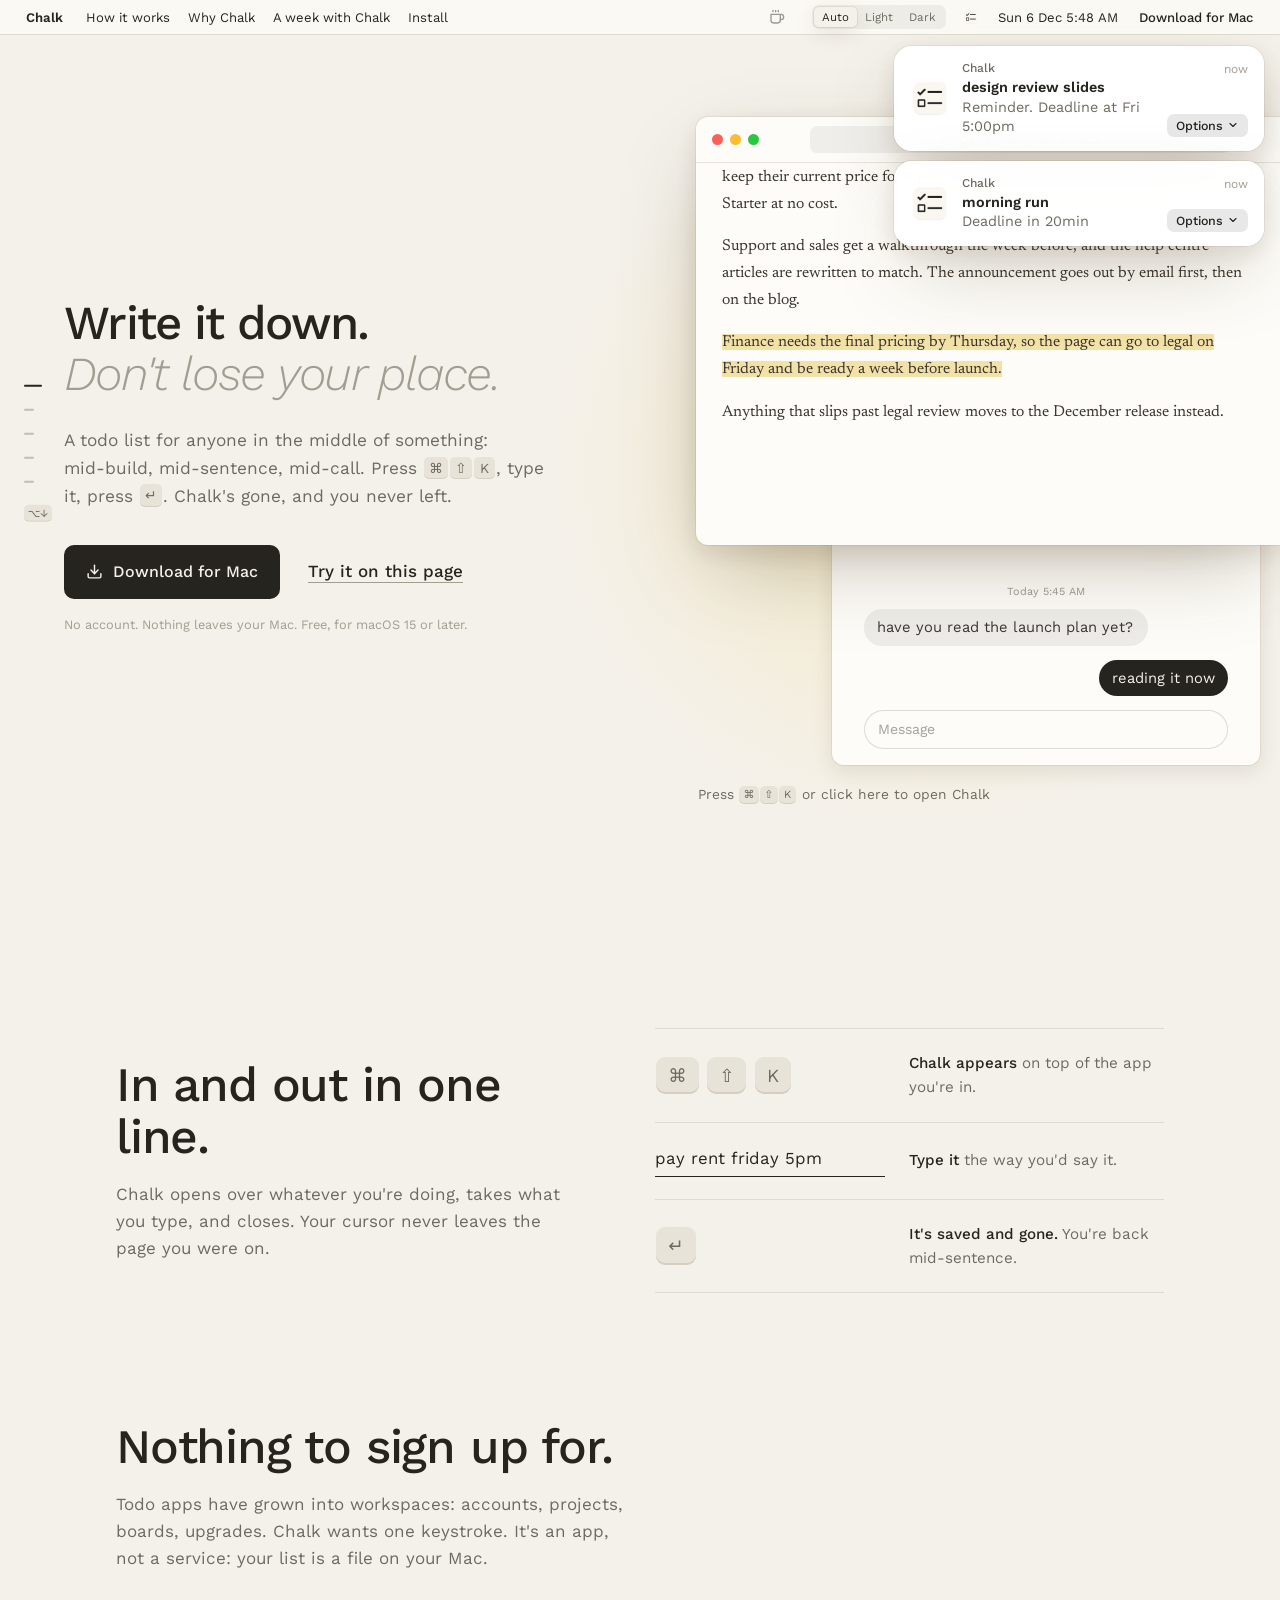
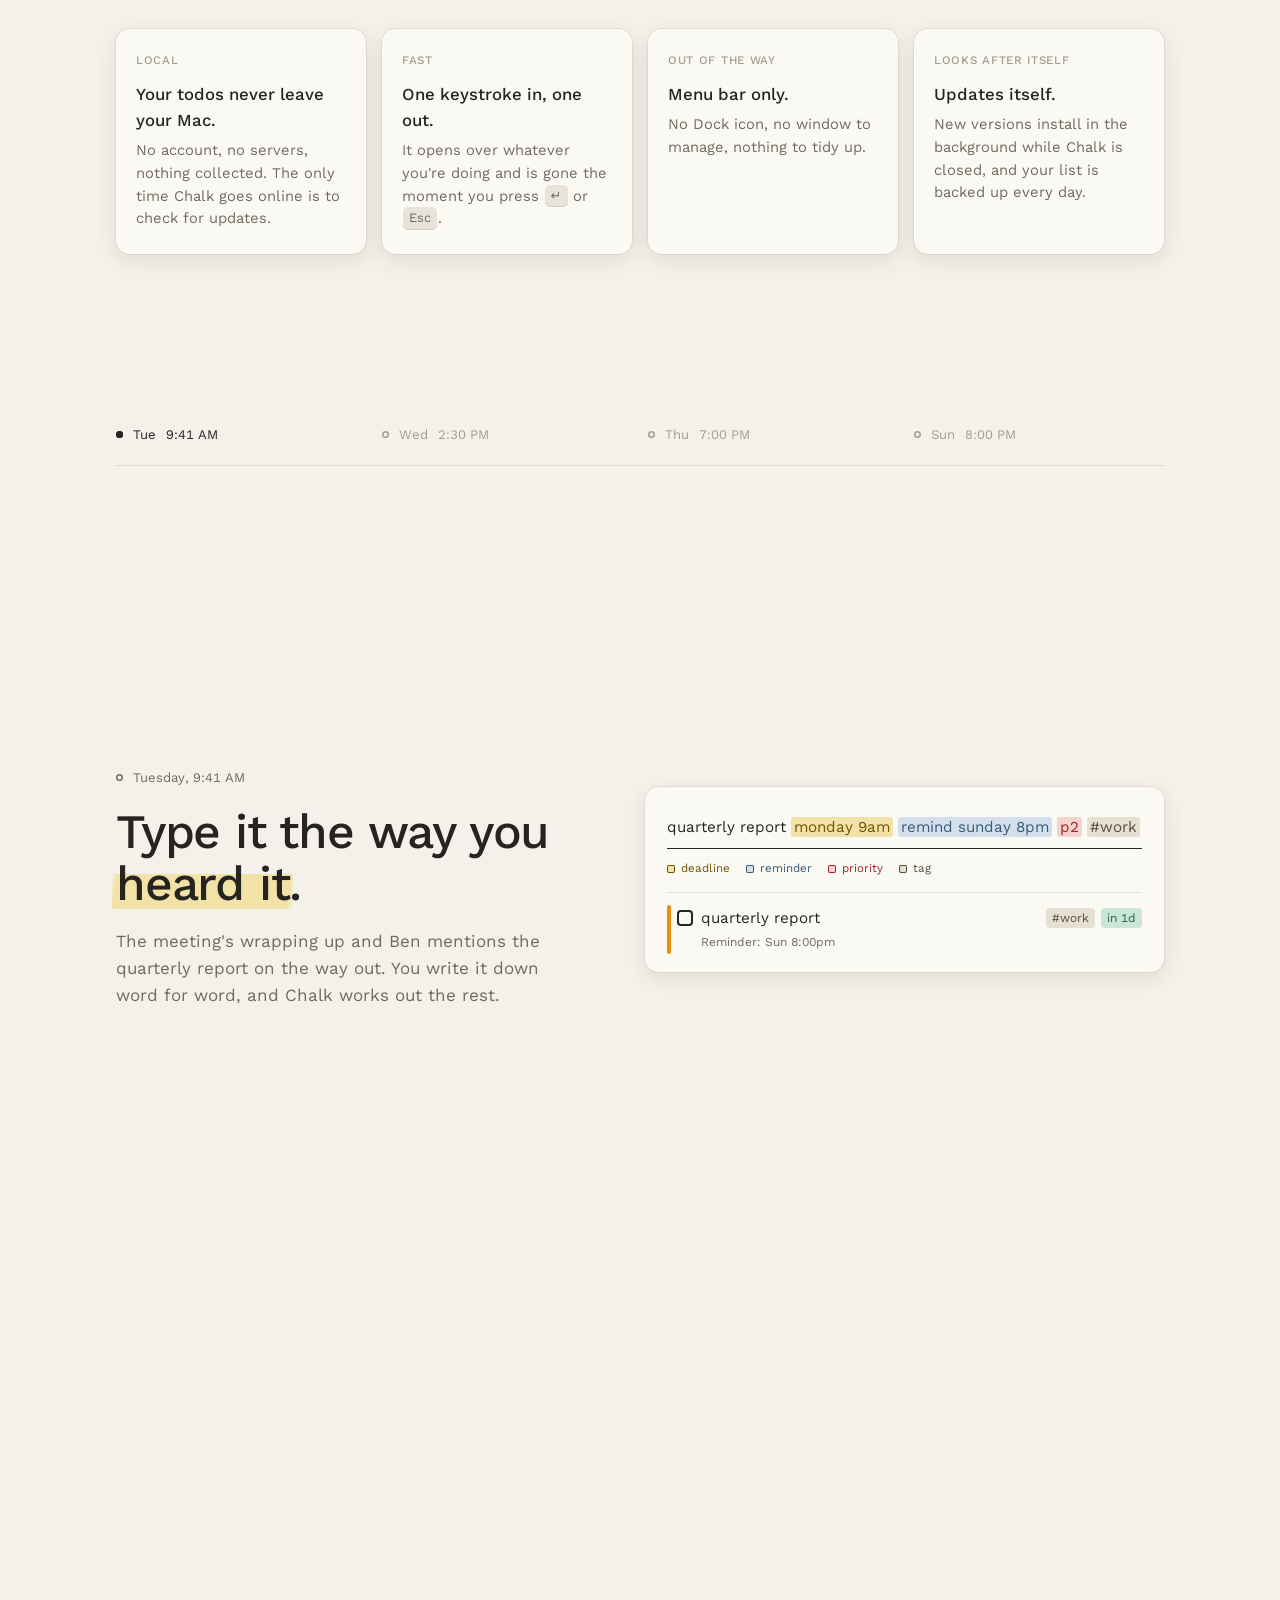
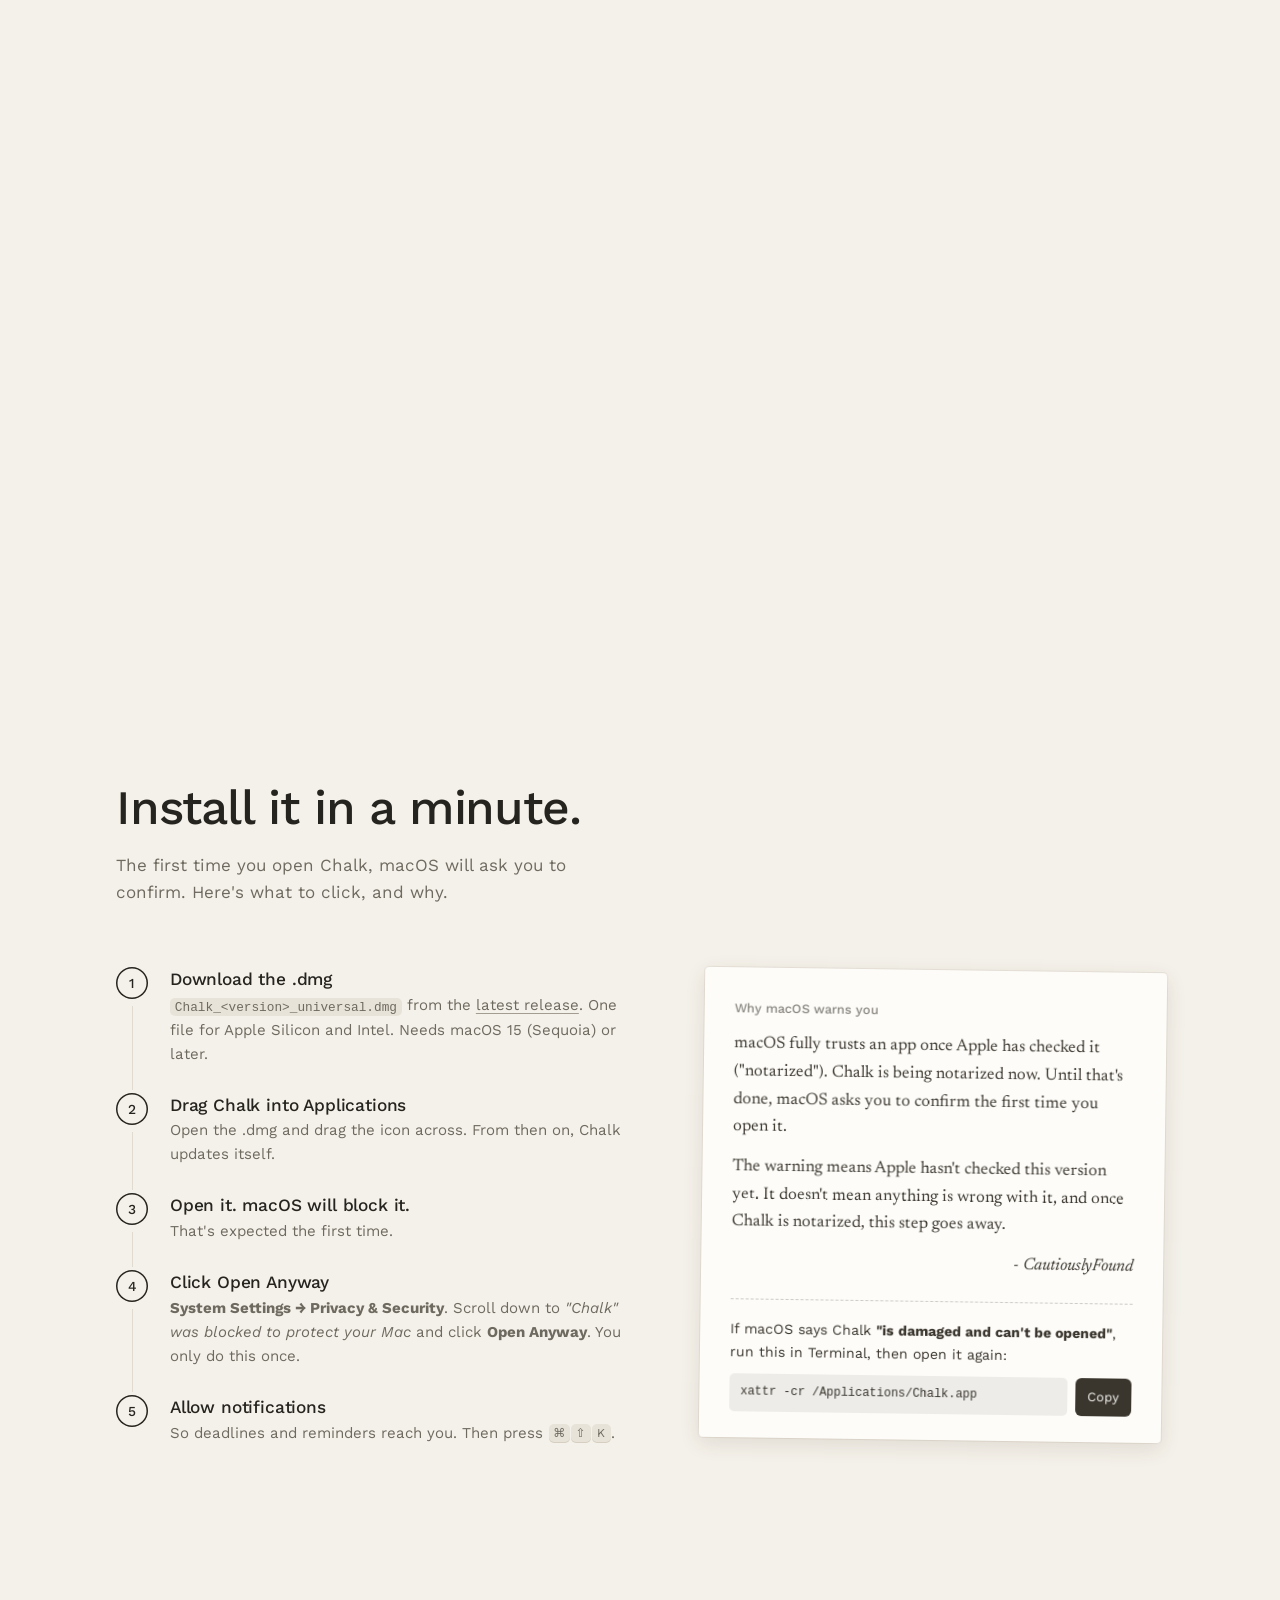
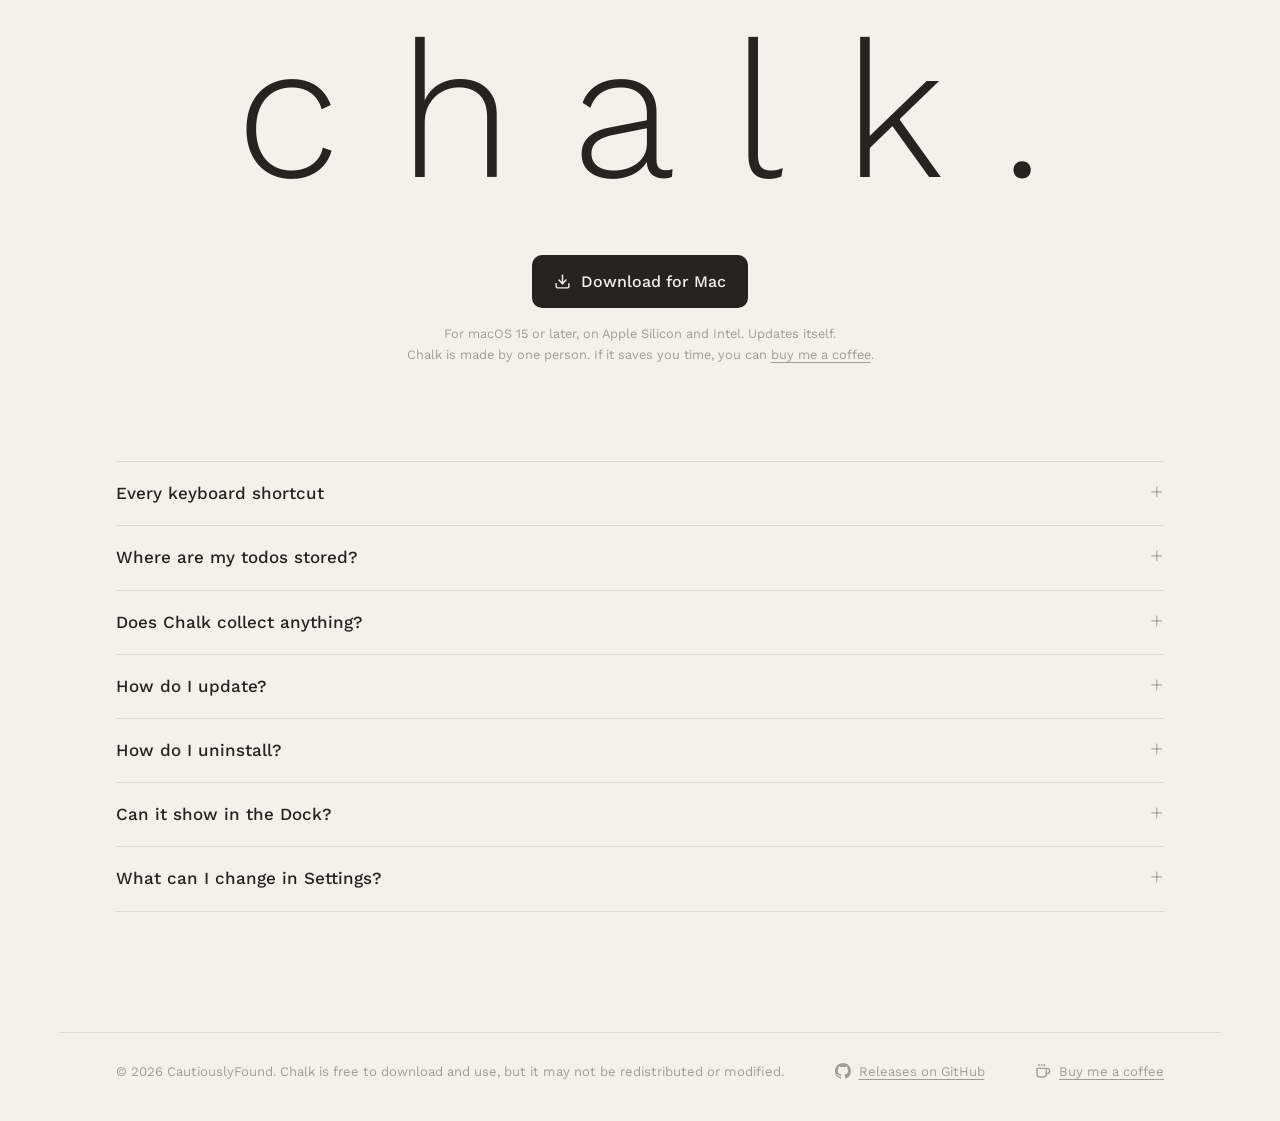
==== commit 842ada33: "Website: scroll-driven week, live notifications, Why Chalk" ====
--- a/docs/index.html
+++ b/docs/index.html
@@ -1 +1 @@
-<!doctype html> <html lang="en"> <head> <meta charset="utf-8"> <meta name="viewport" content="width=device-width, initial-scale=1"> <title>chalk. | a todo list that opens like Spotlight</title> <meta name="description" content="Chalk is a free, keyboard-first todo list for macOS. It lives in your menu bar and opens over whatever you're doing. Type a todo in plain words and get back to work."> <meta property="og:title" content="chalk."> <meta property="og:description" content="A keyboard-first todo list for macOS. Press ⌘⇧K, type it, press Enter, keep going."> <meta property="og:image" content="icon.png"> <link rel="icon" href="favicon.png"> <link rel="preconnect" href="https://fonts.googleapis.com"> <link rel="preconnect" href="https://fonts.gstatic.com" crossorigin> <link href="https://fonts.googleapis.com/css2?family=Work+Sans:ital,wght@0,300;0,400;0,500;0,600;1,300;1,400&family=Newsreader:ital,opsz,wght@0,6..72,400;1,6..72,400&display=swap" rel="stylesheet"> <link rel="stylesheet" href="style.css"> <script> // Appearance before first paint, so there's no flash of the wrong theme. try { const theme = localStorage.getItem("chalk-site-theme"); if (theme === "light" || theme === "dark") document.documentElement.dataset.theme = theme; } catch {} </script> </head> <body> <header class="menubar" id="menubar"> <a class="mb-app" href="#top">Chalk</a> <nav class="mb-menu" aria-label="Sections"> <a href="#detour">How it works</a> <a href="#one-line">A week with Chalk</a> <a href="#install">Install</a> </nav> <span class="mb-spacer"></span> <div class="appearance" role="radiogroup" aria-label="Appearance"> <button type="button" role="radio" data-theme-choice="system" title="Match system">Auto</button> <button type="button" role="radio" data-theme-choice="light">Light</button> <button type="button" role="radio" data-theme-choice="dark">Dark</button> </div> <button class="tray" id="tray" type="button" aria-label="Show or hide the Chalk panel (⌘⇧K)" title="⌘⇧K"> <img src="icon.png" alt=""> <span class="tray-badge" id="trayBadge" aria-label="overdue todos"></span> </button> <span class="mb-clock" id="clock"></span> <a class="mb-download" href="https://github.com/cautiously-founded/chalk-releases/releases/latest">Download for Mac</a> </header> <nav class="rail" id="rail" aria-label="Jump to section"></nav> <main> <section class="hero" id="top" data-rail="Today 4:12 PM"> <div class="hero-copy"> <h1>Write it down.<br><span class="soft">Don't lose your place.</span></h1> <p class="lede">A todo list in your Mac's menu bar. Press <kbd>⌘</kbd><kbd>⇧</kbd><kbd>K</kbd>, type it, press <kbd>↵</kbd>. You're back where you were.</p> <div class="hero-cta"> <a class="btn" href="https://github.com/cautiously-founded/chalk-releases/releases/latest"> <svg viewBox="0 0 24 24" width="17" height="17" aria-hidden="true"><path d="M12 15V3"/><path d="M21 15v4a2 2 0 0 1-2 2H5a2 2 0 0 1-2-2v-4"/><path d="m7 10 5 5 5-5"/></svg> Download for Mac </a> <button type="button" class="btn-text" id="tryIt">Try it on this page</button> </div> </div> <div class="stage" id="stage"> <div class="win-browser" aria-hidden="true"> <div class="browser-bar"> <span class="lights"><i></i><i></i><i></i></span> <span class="url"><svg viewBox="0 0 24 24" width="12" height="12"><rect x="5" y="11" width="14" height="10" rx="2"/><path d="M8 11V7a4 4 0 0 1 8 0v4"/></svg>HIST 201 course reader, week 3</span> </div> <div class="reading" id="reading"> <article> <p class="reading-kicker">Week 3 reading</p> <h3>Clocks, Bells and the Working Day</h3> <p>Historians of work have long argued that industrialisation changed not only what people did, but how they experienced time. In farming communities the day was organised around tasks, and work stretched or shrank with the season.</p> <p>The early mills had no such flexibility. Machines ran at a fixed pace, and owners needed workers present when they started. Bells, then clocks, then written rules followed.</p> <p><mark class="hi-x" id="readingMark">By the 1830s, some mill owners were fining workers for every few minutes of lateness, and the clock rather than the task had become the measure of a day's work.</mark></p> <p>Schools and railways spread the same habits beyond the factory. By the end of the century punctuality was taught to children as a virtue.</p> </article> </div> </div> <div class="window"> <div class="window-bar"> <span class="lights" aria-hidden="true"><i></i><i></i><i></i></span> <span class="chat-who"><span class="avatar" aria-hidden="true">EW</span><span><b>Emma Walsh</b><small>BIO 210 lab partner</small></span></span> <button type="button" class="replay" id="replay" hidden>Replay</button> </div> <div class="chat" id="chat" aria-live="polite" aria-label="Conversation"></div> <div class="chat-compose" aria-hidden="true"><span id="composeText">Message</span></div> </div> <div class="notif hero-notif" id="heroNotif" aria-hidden="true"> <img class="notif-icon" src="icon.png" alt=""> <div class="notif-body"> <p class="notif-top"><b>Chalk</b><span>now</span></p> <p class="notif-title" id="heroNotifTitle"></p> <p class="notif-text" id="heroNotifText"></p> </div> </div> <div class="panel" id="panel" role="dialog" aria-label="Chalk, live demo"> <button type="button" class="panel-close" id="panelClose" aria-label="Hide Chalk" title="Hide (Esc)">×</button> <div class="panel-head"> <div class="field-wrap"> <div class="field-ghost" id="fieldGhost" aria-hidden="true"></div> <input id="field" class="field" type="text" readonly autocomplete="off" spellcheck="false" placeholder="Pick an example, or press ↵" aria-label="New todo, from the examples below"> </div> <div class="examples" id="examples" role="group" aria-label="Examples to add"></div> <div class="view-tabs" role="tablist" aria-label="View"> <button class="view-tab" role="tab" data-view="all">All</button> <button class="view-tab active" role="tab" data-view="day">Day</button> <button class="view-tab" role="tab" data-view="priority">Priority</button> <button class="view-tab" role="tab" data-view="tags">Tags</button> </div> </div> <div class="list-wrap"> <div class="list" id="list" tabindex="0" aria-label="Todos"></div> <div class="list-fade"></div> </div> <div class="cmdbar" aria-hidden="true"> <span class="cmd"><b>↵</b>Add</span> <span class="cmd"><b>↑↓</b>Move</span> <span class="cmd"><b>Space</b>Complete</span> <span class="cmd hide-sm"><b>⌘D</b>Delete</span> <span class="cmd"><b>Esc</b>Hide</span> </div> </div> <button class="summon" id="summon" type="button"> <span class="summon-open">Press <kbd>⌘</kbd><kbd>⇧</kbd><kbd>K</kbd> or click here to open Chalk</span> <span class="summon-close">Press <kbd>Esc</kbd> or click here to hide Chalk</span> </button> </div> </section> <section class="sec" id="detour" data-rail="How it works"> <div class="quick"> <div class="head"> <h2>In and out in <mark class="hi">one line</mark>.</h2> <p>Chalk opens over whatever you're doing, takes what you type, and closes. Your cursor never leaves the page you were on.</p> </div> <ol class="quick-steps"> <li><span class="qk"><kbd>⌘</kbd><kbd>⇧</kbd><kbd>K</kbd></span><span class="qt"><b>Chalk appears</b> on top of the app you're in.</span></li> <li><span class="qk qk-type">pay rent friday 5pm</span><span class="qt"><b>Type it</b> the way you'd say it.</span></li> <li><span class="qk"><kbd>↵</kbd></span><span class="qt"><b>It's saved and gone.</b> You're back mid-sentence.</span></li> </ol> </div> </section> <section class="sec week" id="one-line" data-rail="A week"> <div class="week-bar"> <div class="week-days" role="tablist" aria-label="Days"> <button type="button" class="week-day" role="tab" aria-controls="tuesday" data-slide="0">Tue<span class="week-time"> 9:41 AM</span></button> <button type="button" class="week-day" role="tab" aria-controls="scratchpad" data-slide="1">Wed<span class="week-time"> 2:30 PM</span></button> <button type="button" class="week-day" role="tab" aria-controls="thursday" data-slide="2">Thu<span class="week-time"> 7:00 PM</span></button> <button type="button" class="week-day" role="tab" aria-controls="sunday" data-slide="3">Sun<span class="week-time"> 8:00 PM</span></button> </div> <div class="week-nav"> <button type="button" class="week-arrow" data-step="-1" aria-label="Previous day"><svg viewBox="0 0 24 24" width="16" height="16" aria-hidden="true"><path d="m15 18-6-6 6-6"/></svg></button> <button type="button" class="week-arrow" data-step="1" aria-label="Next day"><svg viewBox="0 0 24 24" width="16" height="16" aria-hidden="true"><path d="m9 18 6-6-6-6"/></svg></button> </div> </div> <div class="week-track" id="weekTrack" aria-roledescription="carousel" aria-label="A week with Chalk"> <div class="week-slide" id="tuesday" role="tabpanel" aria-roledescription="slide" aria-label="Tuesday, 1 of 4"> <div class="split"> <div class="head"> <p class="stamp">Tuesday, 9:41 AM</p> <h2>Type it the way you <mark class="hi">heard it</mark>.</h2> <p>The lecture's ending and Benjamin mentions the next problem set on the way out. You write it down word for word, and Chalk works out the rest.</p> </div> <div class="anatomy" id="anatomy"> <p class="a-field" aria-label="problem set 5 monday 9am remind sunday 8pm p2 #math">problem set 5 <span class="a-cmd hl k-deadline" data-k="deadline">monday 9am</span> <span class="a-cmd hl k-reminder" data-k="reminder">remind sunday 8pm</span> <span class="a-cmd hl k-priority" data-k="priority">p2</span> <span class="a-cmd hl k-tag" data-k="tag">#math</span></p> <p class="a-legend" aria-hidden="true"><span data-k="deadline">deadline</span><span data-k="reminder">reminder</span><span data-k="priority">priority</span><span data-k="tag">tag</span></p> <div class="row-host" id="anatomyRow"></div> </div> </div> </div> <div class="week-slide" id="scratchpad" role="tabpanel" aria-roledescription="slide" aria-label="Wednesday, 2 of 4"> <div class="pad-split"> <div class="head"> <p class="stamp">Wednesday, 2:30 PM</p> <h2>Some things aren't <mark class="hi">todos</mark>.</h2> <p>Your landlord is reading out the plumber's number on the phone. There's a notepad beside your list for that, and it saves as you type. Try it.</p> </div> <div class="pad" id="pad"> <div class="pad-head"><span>Scratchpad</span><span class="pad-saved" id="padSaved"></span></div> <textarea id="padText" spellcheck="false" aria-label="Scratchpad" placeholder="Jot something down..."></textarea> </div> </div> </div> <div class="week-slide" id="thursday" role="tabpanel" aria-roledescription="slide" aria-label="Thursday, 3 of 4"> <div class="split"> <div class="head"> <p class="stamp">Thursday, 7:00 PM</p> <h2>It reminds you <mark class="hi">before</mark> it's late.</h2> <p>Remember the lab report Emma mentioned? You told Chalk to remind you Thursday night. Dinner's done, and there it is, with a day to spare.</p> </div> <div class="notif-host"> <div class="notif"> <img class="notif-icon" src="icon.png" alt=""> <div class="notif-body"> <p class="notif-top"><b>Chalk</b><span>now</span></p> <p class="notif-title">lab report</p> <p class="notif-text">Reminder. Due Fri 5:00pm</p> </div> </div> <div class="notif notif-later" aria-hidden="true"> <img class="notif-icon" src="icon.png" alt=""> <div class="notif-body"> <p class="notif-top"><b>Chalk</b><span>Fri 4:30 PM</span></p> <p class="notif-title">lab report</p> <p class="notif-text">Due in 30 minutes</p> </div> </div> <p class="notif-note">Deadline alerts can come at the deadline, a set time before, or both. You pick in Settings.</p> </div> </div> </div> <div class="week-slide" id="sunday" role="tabpanel" aria-roledescription="slide" aria-label="Sunday, 4 of 4"> <div class="split"> <div class="head"> <p class="stamp">Sunday, 8:00 PM</p> <h2>Next week, <mark class="hi">sorted</mark>.</h2> <p>Tuesday's reminder goes off: problem set 5 is due in the morning. Day view lines the week up for you, and rent has already come back round on its own.</p> </div> <div class="week-panel" id="sundayList"></div> </div> </div> </div> </section> <section class="sec" id="install" data-rail="Install"> <div class="head"> <h2>Install it in a <mark class="hi">minute</mark>.</h2> <p>The first time you open Chalk, macOS will ask you to confirm. Here's what to click, and why.</p> </div> <div class="install"> <ol class="steps"> <li><h3>Download the .dmg</h3><p><code>Chalk_&lt;version&gt;_universal.dmg</code> from the <a href="https://github.com/cautiously-founded/chalk-releases/releases/latest">latest release</a>. One file for Apple Silicon and Intel. Needs macOS 15 (Sequoia) or later.</p></li> <li><h3>Drag Chalk into Applications</h3><p>Open the .dmg and drag the icon across. Updating? Quit the old Chalk from its menu bar icon first.</p></li> <li><h3>Open it. macOS will block it.</h3><p>That's expected the first time.</p></li> <li><h3>Click Open Anyway</h3><p><b>System Settings → Privacy &amp; Security</b>. Scroll down to <i>"Chalk" was blocked to protect your Mac</i> and click <b>Open Anyway</b>. You only do this once.</p></li> <li><h3>Allow notifications</h3><p>So deadlines and reminders reach you. Then press <kbd>⌘</kbd><kbd>⇧</kbd><kbd>K</kbd>.</p></li> </ol> <aside class="letter"> <p class="letter-head">Why macOS warns you</p> <p>Apple only fully trusts apps from developers who pay $99 a year and send every version to Apple to be checked ("notarized"). I'm a student and can't justify that for a free app, so Chalk isn't notarized.</p> <p>The warning means Apple hasn't checked it. It doesn't mean anything is wrong with it. If I get a developer account, this step goes away.</p> <p class="letter-sign">cautiouslyfound</p> <div class="letter-fix"> <p>If macOS says Chalk <b>"is damaged and can't be opened"</b>, run this in Terminal, then open it again:</p> <div class="copyline"> <code id="xattrCmd">xattr -cr /Applications/Chalk.app</code> <button type="button" class="copy" data-copy="xattrCmd">Copy</button> </div> </div> </aside> </div> <div class="close"> <p class="close-mark wordmark" aria-hidden="true">chalk.</p> <a class="btn" href="https://github.com/cautiously-founded/chalk-releases/releases/latest"> <svg viewBox="0 0 24 24" width="17" height="17" aria-hidden="true"><path d="M12 15V3"/><path d="M21 15v4a2 2 0 0 1-2 2H5a2 2 0 0 1-2-2v-4"/><path d="m7 10 5 5 5-5"/></svg> Download for Mac </a> <p class="hero-note">Version 4.0.0. Made by a student, for students.</p> </div> <div class="faq"> <details class="all-keys"><summary>Every keyboard shortcut</summary><div class="keys" id="keysTable"></div></details> <details><summary>Where are my todos stored?</summary><p>On your Mac, in a local database. No account, nothing to sign in to. The folder is <code>~/Library/Application Support/com.cautiouslyfound.chalk</code>.</p></details> <details><summary>How do I update?</summary><p>Quit Chalk, then download the new .dmg and drag Chalk into Applications again, replacing the old one. Your todos and settings are kept. Coming from Chalk 3? The first time Chalk 4 opens, it brings your todos, reminders, settings and scratchpad over by itself.</p></details> <details><summary>How do I uninstall?</summary><p>Quit Chalk from its menu bar icon and delete it from Applications. To remove your todos and settings too, delete the folder above (and <code>com.cautiouslyfound.chalkv3</code> next to it, if you used Chalk 3).</p></details> <details><summary>Can it show in the Dock?</summary><p>By default it lives only in the menu bar. Turn on <b>Show in Dock</b> in Settings (<kbd>⌘S</kbd>) and it appears in the Dock and <kbd>⌘Tab</kbd> too.</p></details> <details><summary>What can I change in Settings?</summary><p>Appearance (system, light or dark), font size from 12 to 20px, when deadline notifications arrive (at the deadline, a set time before, both, or none), notification sound, command highlighting, the shortcut hints in the footer, showing in the Dock, launching at login, and the two shortcuts that work from any app.</p></details> </div> </section> </main> <footer class="foot"> <p>© 2026 CautiouslyFound. Chalk is free to download and use, but it may not be redistributed or modified.</p> <a class="gh-link" href="https://github.com/cautiously-founded/chalk-releases"> <svg viewBox="0 0 16 16" width="16" height="16" aria-hidden="true" fill="currentColor"><path d="M8 0C3.58 0 0 3.58 0 8c0 3.54 2.29 6.53 5.47 7.59.4.07.55-.17.55-.38 0-.19-.01-.82-.01-1.49-2.01.37-2.53-.49-2.69-.94-.09-.23-.48-.94-.82-1.13-.28-.15-.68-.52-.01-.53.63-.01 1.08.58 1.23.82.72 1.21 1.87.87 2.33.66.07-.52.28-.87.51-1.07-1.78-.2-3.64-.89-3.64-3.95 0-.87.31-1.59.82-2.15-.08-.2-.36-1.02.08-2.12 0 0 .67-.21 2.2.82a7.6 7.6 0 0 1 4 0c1.53-1.04 2.2-.82 2.2-.82.44 1.1.16 1.92.08 2.12.51.56.82 1.27.82 2.15 0 3.07-1.87 3.75-3.65 3.95.29.25.54.73.54 1.48 0 1.07-.01 1.93-.01 2.2 0 .21.15.46.55.38A8.01 8.01 0 0 0 16 8c0-4.42-3.58-8-8-8Z"/></svg> Releases on GitHub<span class="gh-count" id="dlCount" hidden></span> </a> </footer> <script src="app.js"></script> </body> </html>
+<!doctype html> <html lang="en"> <head> <meta charset="utf-8"> <meta name="viewport" content="width=device-width, initial-scale=1"> <title>chalk. | a todo list that opens like Spotlight</title> <meta name="description" content="Chalk is a keyboard-first todo list for macOS. It lives in your menu bar, opens over whatever you're doing, and keeps everything on your Mac: no account, nothing to sync. Type a todo in plain words and get back to work."> <meta property="og:title" content="chalk."> <meta property="og:description" content="A keyboard-first todo list for macOS. Press ⌘⇧K, type it, press Enter, keep going."> <meta property="og:image" content="icon.png"> <link rel="icon" href="favicon.png"> <link rel="preconnect" href="https://fonts.googleapis.com"> <link rel="preconnect" href="https://fonts.gstatic.com" crossorigin> <link href="https://fonts.googleapis.com/css2?family=Work+Sans:ital,wght@0,300;0,400;0,500;0,600;1,300;1,400&family=Newsreader:ital,opsz,wght@0,6..72,400;1,6..72,400&display=swap" rel="stylesheet"> <link rel="stylesheet" href="style.css"> <script> // Appearance before first paint, so there's no flash of the wrong theme. try { const theme = localStorage.getItem("chalk-site-theme"); if (theme === "light" || theme === "dark") document.documentElement.dataset.theme = theme; } catch {} </script> </head> <body> <header class="menubar" id="menubar"> <a class="mb-app" href="#top">Chalk</a> <nav class="mb-menu" aria-label="Sections"> <a href="#detour">How it works</a> <a href="#why">Why Chalk</a> <a href="#one-line">A week with Chalk</a> <a href="#install">Install</a> </nav> <span class="mb-spacer"></span> <a class="tray coffee" href="https://ko-fi.com/cautiouslyfound" aria-label="Buy me a coffee, on Ko-fi" title="Buy me a coffee"><svg viewBox="0 0 24 24" width="16" height="16" aria-hidden="true"><path d="M17 8h1a4 4 0 1 1 0 8h-1"/><path d="M3 8h14v9a4 4 0 0 1-4 4H7a4 4 0 0 1-4-4Z"/><path d="M6 2v2M10 2v2M14 2v2"/></svg></a> <div class="appearance" role="radiogroup" aria-label="Appearance"> <button type="button" role="radio" data-theme-choice="system" title="Match system">Auto</button> <button type="button" role="radio" data-theme-choice="light">Light</button> <button type="button" role="radio" data-theme-choice="dark">Dark</button> </div> <button class="tray" id="tray" type="button" aria-label="Show or hide the Chalk panel (⌘⇧K)" title="⌘⇧K"> <img src="icon.png" alt=""> <span class="tray-badge" id="trayBadge" aria-label="overdue todos"></span> </button> <span class="mb-clock" id="clock"></span> <a class="mb-download" href="https://github.com/cautiously-founded/chalk-releases/releases/latest">Download for Mac</a> </header> <div class="notif-stack" id="notifStack" aria-live="polite"></div> <template id="notifTemplate"> <div class="notif page-notif" role="status"> <img class="notif-icon" src="icon.png" alt=""> <div class="notif-body"> <p class="notif-top"><b>Chalk</b></p> <p class="notif-title"></p> <p class="notif-text"></p> </div> <div class="page-notif-side"> <time>now</time> <button type="button" class="notif-options" aria-haspopup="menu" aria-expanded="false">Options<svg viewBox="0 0 24 24" width="12" height="12" aria-hidden="true"><path d="m6 9 6 6 6-6"/></svg></button> </div> <ul class="notif-menu page-notif-menu" role="menu" hidden></ul> <button type="button" class="page-notif-close" aria-label="Dismiss notification">×</button> </div> </template> <nav class="rail" id="rail" aria-label="Jump to section"></nav> <main> <section class="hero" id="top" data-rail="Today 4:12 PM"> <div class="hero-copy"> <h1>Write it down.<br><span class="soft">Don't lose your place.</span></h1> <p class="lede">A todo list for anyone in the middle of something: mid‑build, mid‑sentence, mid‑call. Press <kbd>⌘</kbd><kbd>⇧</kbd><kbd>K</kbd>, type it, press <kbd>↵</kbd>. Chalk's gone, and you never left.</p> <div class="hero-cta"> <a class="btn" href="https://github.com/cautiously-founded/chalk-releases/releases/latest"> <svg viewBox="0 0 24 24" width="17" height="17" aria-hidden="true"><path d="M12 15V3"/><path d="M21 15v4a2 2 0 0 1-2 2H5a2 2 0 0 1-2-2v-4"/><path d="m7 10 5 5 5-5"/></svg> Download for Mac </a> <button type="button" class="btn-text" id="tryIt">Try it on this page</button> </div> <p class="hero-note">No account. Nothing leaves your Mac. Free, for macOS 15 or later.</p> </div> <div class="stage" id="stage"> <div class="win-browser" aria-hidden="true"> <div class="browser-bar"> <span class="lights"><i></i><i></i><i></i></span> <span class="url"><svg viewBox="0 0 24 24" width="12" height="12"><rect x="5" y="11" width="14" height="10" rx="2"/><path d="M8 11V7a4 4 0 0 1 8 0v4"/></svg>Q4 launch plan, draft 3</span> </div> <div class="reading" id="reading"> <article> <p class="reading-kicker">Draft 3, for review</p> <h3>Q4 Launch Plan</h3> <p>The new plans go live on the first Monday of November. Existing customers keep their current price for a year, and anyone on the old free tier is moved to Starter at no cost.</p> <p>Support and sales get a walkthrough the week before, and the help centre articles are rewritten to match. The announcement goes out by email first, then on the blog.</p> <p><mark class="hi-x" id="readingMark">Finance needs the final pricing by Thursday, so the page can go to legal on Friday and be ready a week before launch.</mark></p> <p>Anything that slips past legal review moves to the December release instead.</p> </article> </div> </div> <div class="window"> <div class="window-bar"> <span class="lights" aria-hidden="true"><i></i><i></i><i></i></span> <span class="chat-who"><span class="avatar" aria-hidden="true">EW</span><span><b>Emma Walsh</b><small>Design</small></span></span> <button type="button" class="replay" id="replay" hidden>Replay</button> </div> <div class="chat" id="chat" aria-live="polite" aria-label="Conversation"></div> <div class="chat-compose" aria-hidden="true"><span id="composeText">Message</span></div> </div> <div class="notif hero-notif" id="heroNotif" aria-hidden="true"> <img class="notif-icon" src="icon.png" alt=""> <div class="notif-body"> <p class="notif-top"><b>Chalk</b><span>now</span></p> <p class="notif-title" id="heroNotifTitle"></p> <p class="notif-text" id="heroNotifText"></p> </div> </div> <div class="panel" id="panel" role="dialog" aria-label="Chalk, live demo"> <button type="button" class="panel-close" id="panelClose" aria-label="Hide Chalk" title="Hide (Esc)">×</button> <div class="panel-head"> <div class="field-wrap"> <div class="field-ghost" id="fieldGhost" aria-hidden="true"></div> <input id="field" class="field" type="text" readonly autocomplete="off" spellcheck="false" placeholder="Pick an example, or press ↵" aria-label="New todo, from the examples below"> </div> <div class="examples" id="examples" role="group" aria-label="Examples to add"></div> <div class="view-tabs" role="tablist" aria-label="View"> <button class="view-tab" role="tab" data-view="all">All</button> <button class="view-tab active" role="tab" data-view="day">Day</button> <button class="view-tab" role="tab" data-view="priority">Priority</button> <button class="view-tab" role="tab" data-view="tags">Tags</button> </div> </div> <div class="list-wrap"> <div class="list" id="list" tabindex="0" aria-label="Todos"></div> <div class="list-fade"></div> </div> <div class="cmdbar" aria-hidden="true"> <span class="cmd"><b>↵</b>Add</span> <span class="cmd"><b>↑↓</b>Move</span> <span class="cmd"><b>Space</b>Complete</span> <span class="cmd hide-sm"><b>⌘D</b>Delete</span> <span class="cmd"><b>Esc</b>Hide</span> </div> </div> <button class="summon" id="summon" type="button"> <span class="summon-open">Press <kbd>⌘</kbd><kbd>⇧</kbd><kbd>K</kbd> or click here to open Chalk</span> <span class="summon-close">Press <kbd>Esc</kbd> or click here to hide Chalk</span> </button> </div> </section> <section class="sec" id="detour" data-rail="How it works"> <div class="quick"> <div class="head"> <h2>In and out in <mark class="hi">one line</mark>.</h2> <p>Chalk opens over whatever you're doing, takes what you type, and closes. Your cursor never leaves the page you were on.</p> </div> <ol class="quick-steps"> <li><span class="qk"><kbd>⌘</kbd><kbd>⇧</kbd><kbd>K</kbd></span><span class="qt"><b>Chalk appears</b> on top of the app you're in.</span></li> <li><span class="qk qk-type">pay rent friday 5pm</span><span class="qt"><b>Type it</b> the way you'd say it.</span></li> <li><span class="qk"><kbd>↵</kbd></span><span class="qt"><b>It's saved and gone.</b> You're back mid-sentence.</span></li> </ol> </div> </section> <section class="sec" id="why" data-rail="Why Chalk"> <div class="why-wrap"> <div class="head"> <h2>Nothing to <mark class="hi">sign up</mark> for.</h2> <p>Todo apps have grown into workspaces: accounts, projects, boards, upgrades. Chalk wants one keystroke. It's an app, not a service: your list is a file on your Mac.</p> </div> <ul class="why-cards"> <li><span class="why-k">Local</span><span class="qt"><b>Your todos never leave your Mac.</b> No account, no servers, nothing collected. The only time Chalk goes online is to check for updates.</span></li> <li><span class="why-k">Fast</span><span class="qt"><b>One keystroke in, one out.</b> It opens over whatever you're doing and is gone the moment you press <kbd>↵</kbd> or <kbd>Esc</kbd>.</span></li> <li><span class="why-k">Out of the way</span><span class="qt"><b>Menu bar only.</b> No Dock icon, no window to manage, nothing to tidy up.</span></li> <li><span class="why-k">Looks after itself</span><span class="qt"><b>Updates itself.</b> New versions install in the background while Chalk is closed, and your list is backed up every day.</span></li> </ul> </div> </section> <section class="sec week" id="one-line" data-rail="A week"> <div class="week-pin"> <div class="week-bar"> <div class="week-days" role="tablist" aria-label="Days"> <button type="button" class="week-day" role="tab" aria-controls="tuesday" data-slide="0">Tue<span class="week-time"> 9:41 AM</span></button> <button type="button" class="week-day" role="tab" aria-controls="scratchpad" data-slide="1">Wed<span class="week-time"> 2:30 PM</span></button> <button type="button" class="week-day" role="tab" aria-controls="thursday" data-slide="2">Thu<span class="week-time"> 7:00 PM</span></button> <button type="button" class="week-day" role="tab" aria-controls="sunday" data-slide="3">Sun<span class="week-time"> 8:00 PM</span></button> </div> </div> <div class="week-track" id="weekTrack" aria-label="A week with Chalk"> <div class="week-slide" id="tuesday" role="tabpanel" aria-roledescription="slide" aria-label="Tuesday, 1 of 4"> <div class="split"> <div class="head"> <p class="stamp">Tuesday, 9:41 AM</p> <h2>Type it the way you <mark class="hi">heard it</mark>.</h2> <p>The meeting's wrapping up and Ben mentions the quarterly report on the way out. You write it down word for word, and Chalk works out the rest.</p> </div> <div class="anatomy" id="anatomy"> <p class="a-field" aria-label="quarterly report monday 9am remind sunday 8pm p2 #work">quarterly report <span class="a-cmd hl k-deadline" data-k="deadline">monday 9am</span> <span class="a-cmd hl k-reminder" data-k="reminder">remind sunday 8pm</span> <span class="a-cmd hl k-priority" data-k="priority">p2</span> <span class="a-cmd hl k-tag" data-k="tag">#work</span></p> <p class="a-legend" aria-hidden="true"><span data-k="deadline">deadline</span><span data-k="reminder">reminder</span><span data-k="priority">priority</span><span data-k="tag">tag</span></p> <div class="row-host" id="anatomyRow"></div> </div> </div> </div> <div class="week-slide" id="scratchpad" role="tabpanel" aria-roledescription="slide" aria-label="Wednesday, 2 of 4"> <div class="pad-split"> <div class="head"> <p class="stamp">Wednesday, 2:30 PM</p> <h2>Some things aren't <mark class="hi">todos</mark>.</h2> <p>Your landlord is reading out the plumber's number on the phone. There's a notepad beside your list for that, and it saves as you type. Try it.</p> </div> <div class="pad" id="pad"> <div class="pad-head"><span>Scratchpad</span><span class="pad-saved" id="padSaved"></span></div> <textarea id="padText" spellcheck="false" aria-label="Scratchpad" placeholder="Jot something down..."></textarea> </div> </div> </div> <div class="week-slide" id="thursday" role="tabpanel" aria-roledescription="slide" aria-label="Thursday, 3 of 4"> <div class="split"> <div class="head"> <p class="stamp">Thursday, 7:00 PM</p> <h2>It reminds you <mark class="hi">before</mark> it's late.</h2> <p>Remember the slides Emma mentioned? You told Chalk to remind you Thursday night. Dinner's done, and there they are, with a day to spare.</p> </div> <div class="notif-host"> <div class="notif notif-open"> <img class="notif-icon" src="icon.png" alt=""> <div class="notif-body"> <p class="notif-top"><b>Chalk</b><span>now</span></p> <p class="notif-title">design review slides</p> <p class="notif-text">Reminder. Due Fri 5:00pm</p> </div> <span class="notif-options" aria-hidden="true">Options<svg viewBox="0 0 24 24" width="12" height="12"><path d="m6 9 6 6 6-6"/></svg></span> </div> <ul class="notif-menu" aria-label="Notification buttons"> <li>Complete</li> <li>Remind me in 15 min</li> <li>Remind me in 30 min</li> <li>Remind me in 1 hour</li> </ul> <div class="notif notif-later" aria-hidden="true"> <img class="notif-icon" src="icon.png" alt=""> <div class="notif-body"> <p class="notif-top"><b>Chalk</b><span>Fri 4:30 PM</span></p> <p class="notif-title">design review slides</p> <p class="notif-text">Due in 30 minutes</p> </div> </div> <p class="notif-note">Complete it or push it back from the notification, without opening Chalk. Once a deadline has passed, it offers to extend it instead. Alerts come at the deadline, a set time before, or both: you pick in Settings.</p> </div> </div> </div> <div class="week-slide" id="sunday" role="tabpanel" aria-roledescription="slide" aria-label="Sunday, 4 of 4"> <div class="split"> <div class="head"> <p class="stamp">Sunday, 8:00 PM</p> <h2>Next week, <mark class="hi">sorted</mark>.</h2> <p>Tuesday's reminder goes off: the quarterly report is due in the morning. Day view lines the week up for you, and rent has already come back round on its own.</p> </div> <div class="week-panel" id="sundayList"></div> </div> </div> </div> </div> </section> <section class="sec" id="install" data-rail="Install"> <div class="head"> <h2>Install it in a <mark class="hi">minute</mark>.</h2> <p>The first time you open Chalk, macOS will ask you to confirm. Here's what to click, and why.</p> </div> <div class="install"> <ol class="steps"> <li><h3>Download the .dmg</h3><p><code>Chalk_&lt;version&gt;_universal.dmg</code> from the <a href="https://github.com/cautiously-founded/chalk-releases/releases/latest">latest release</a>. One file for Apple Silicon and Intel. Needs macOS 15 (Sequoia) or later.</p></li> <li><h3>Drag Chalk into Applications</h3><p>Open the .dmg and drag the icon across. From then on, Chalk updates itself.</p></li> <li><h3>Open it. macOS will block it.</h3><p>That's expected the first time.</p></li> <li><h3>Click Open Anyway</h3><p><b>System Settings → Privacy &amp; Security</b>. Scroll down to <i>"Chalk" was blocked to protect your Mac</i> and click <b>Open Anyway</b>. You only do this once.</p></li> <li><h3>Allow notifications</h3><p>So deadlines and reminders reach you. Then press <kbd>⌘</kbd><kbd>⇧</kbd><kbd>K</kbd>.</p></li> </ol> <aside class="letter"> <p class="letter-head">Why macOS warns you</p> <p>macOS fully trusts an app once Apple has checked it ("notarized"). Chalk is being notarized now. Until that's done, macOS asks you to confirm the first time you open it.</p> <p>The warning means Apple hasn't checked this version yet. It doesn't mean anything is wrong with it, and once Chalk is notarized, this step goes away.</p> <p class="letter-sign">CautiouslyFound</p> <div class="letter-fix"> <p>If macOS says Chalk <b>"is damaged and can't be opened"</b>, run this in Terminal, then open it again:</p> <div class="copyline"> <code id="xattrCmd">xattr -cr /Applications/Chalk.app</code> <button type="button" class="copy" data-copy="xattrCmd">Copy</button> </div> </div> </aside> </div> <div class="close"> <p class="close-mark wordmark" aria-hidden="true">chalk.</p> <a class="btn" href="https://github.com/cautiously-founded/chalk-releases/releases/latest"> <svg viewBox="0 0 24 24" width="17" height="17" aria-hidden="true"><path d="M12 15V3"/><path d="M21 15v4a2 2 0 0 1-2 2H5a2 2 0 0 1-2-2v-4"/><path d="m7 10 5 5 5-5"/></svg> Download for Mac </a> <p class="hero-note">For macOS 15 or later, on Apple Silicon and Intel. Updates itself.<br>Chalk is made by one person. If it saves you time, you can <a href="https://ko-fi.com/cautiouslyfound">buy me a coffee</a>.</p> </div> <div class="faq"> <details class="all-keys"><summary>Every keyboard shortcut</summary><div class="keys" id="keysTable"></div></details> <details><summary>Where are my todos stored?</summary><p>On your Mac, in a local database, with a backup made every day. No account, nothing to sign in to, and nothing is sent anywhere. The folder is <code>~/Library/Application Support/com.cautiouslyfound.chalk</code> (the backups are in <code>Backups</code> inside it).</p></details> <details><summary>Does Chalk collect anything?</summary><p>No. There's no analytics and no account. The only thing Chalk sends is a daily request to GitHub to check for an update, which, like visiting any website, shows GitHub your IP address.</p></details> <details><summary>How do I update?</summary><p>You don't need to. Once a day Chalk checks for a new version and installs it in the background, while it's closed, and your todos and settings are kept. To check now, choose <b>Check for Updates…</b> from its menu bar icon. On a Mac where another account installed Chalk, updating needs an administrator's password, and Chalk tells you why first. Coming from Chalk 3? The first time Chalk 4 opens, it brings your todos, reminders, settings and scratchpad over by itself.</p></details> <details><summary>How do I uninstall?</summary><p>Quit Chalk from its menu bar icon and delete it from Applications. To remove your todos and settings too, delete the folder above (and <code>com.cautiouslyfound.chalkv3</code> next to it, if you used Chalk 3).</p></details> <details><summary>Can it show in the Dock?</summary><p>By default it lives only in the menu bar. Turn on <b>Show in Dock</b> in Settings (<kbd>⌘S</kbd>) and it appears in the Dock and <kbd>⌘Tab</kbd> too.</p></details> <details><summary>What can I change in Settings?</summary><p>Appearance (system, light or dark), font size from 12 to 20px, when deadline notifications arrive (at the deadline, a set time before, both, or none), notification sound, command highlighting, the shortcut hints in the footer, showing in the Dock, launching at login, and the two shortcuts that work from any app.</p></details> </div> </section> </main> <footer class="foot"> <p>© 2026 CautiouslyFound. Chalk is free to download and use, but it may not be redistributed or modified.</p> <a class="gh-link" href="https://github.com/cautiously-founded/chalk-releases"> <svg viewBox="0 0 16 16" width="16" height="16" aria-hidden="true" fill="currentColor"><path d="M8 0C3.58 0 0 3.58 0 8c0 3.54 2.29 6.53 5.47 7.59.4.07.55-.17.55-.38 0-.19-.01-.82-.01-1.49-2.01.37-2.53-.49-2.69-.94-.09-.23-.48-.94-.82-1.13-.28-.15-.68-.52-.01-.53.63-.01 1.08.58 1.23.82.72 1.21 1.87.87 2.33.66.07-.52.28-.87.51-1.07-1.78-.2-3.64-.89-3.64-3.95 0-.87.31-1.59.82-2.15-.08-.2-.36-1.02.08-2.12 0 0 .67-.21 2.2.82a7.6 7.6 0 0 1 4 0c1.53-1.04 2.2-.82 2.2-.82.44 1.1.16 1.92.08 2.12.51.56.82 1.27.82 2.15 0 3.07-1.87 3.75-3.65 3.95.29.25.54.73.54 1.48 0 1.07-.01 1.93-.01 2.2 0 .21.15.46.55.38A8.01 8.01 0 0 0 16 8c0-4.42-3.58-8-8-8Z"/></svg> Releases on GitHub</a> <a class="gh-link" href="https://ko-fi.com/cautiouslyfound"><svg viewBox="0 0 24 24" width="16" height="16" aria-hidden="true" fill="none" stroke="currentColor" stroke-width="2" stroke-linecap="round" stroke-linejoin="round"><path d="M17 8h1a4 4 0 1 1 0 8h-1"/><path d="M3 8h14v9a4 4 0 0 1-4 4H7a4 4 0 0 1-4-4Z"/><path d="M6 2v2M10 2v2M14 2v2"/></svg> Buy me a coffee</a> </footer> <script src="app.js"></script> </body> </html>
--- a/docs/style.css
+++ b/docs/style.css
@@ -1 +1 @@
-:root{--background: #f4f1ea;--surface: #fbf9f4;--surface-hover: rgba(80, 60, 30, .06);--sheet: #ebe6db;--sheet-key: #ddd6c8;--text-primary: #26241f;--text-secondary: #6f6a60;--text-muted: #a39d91;--border: rgba(80, 60, 30, .12);--input-border: #c9c2b5;--key-bg: #e8e3d8;--key-text: #6f6a60;--tag-bg: #e6e0d3;--tag-text: #564f43;--d0-bg: #f6d2ce;--d0: #a3232c;--d1-bg: #f9d9bf;--d1: #963f06;--d2-bg: #f3e2a8;--d2: #735200;--d3-bg: #dfe8c2;--d3: #4a6410;--d4-bg: #cbe5d6;--d4: #1f6445;--d5-bg: #d3e0ec;--d5: #365a75;--p1: #d93a3e;--p2: #e8900c;--p3: #b0a898;--check: #26241f;--shadow: 0 0 0 1px rgba(80, 60, 30, .08), 0 30px 80px -20px rgba(80, 60, 30, .35), 0 8px 24px rgba(80, 60, 30, .12);--popover-shadow: 0 0 0 1px rgba(80, 60, 30, .08), 0 6px 20px rgba(80, 60, 30, .12);--desk: #e4ded1;--desk-paper: #fdfcf8;--desk-ink: #3a362e;--menubar: rgba(253, 252, 248, .72);--panel: rgba(244, 241, 234, .94);--fade-start: rgba(244, 241, 234, 0);--fade-end: rgba(244, 241, 234, .98);color-scheme:light}@media(prefers-color-scheme:dark){:root:not([data-theme=light]){--background: #181818;--surface: #202020;--surface-hover: rgba(255, 255, 255, .045);--sheet: #202020;--sheet-key: #2c2c2c;--text-primary: #ffffff;--text-secondary: #888888;--text-muted: #666666;--border: rgba(255, 255, 255, .08);--input-border: #777777;--key-bg: #292929;--key-text: #aaaaaa;--tag-bg: #2f2e2e;--tag-text: #b4b2b2;--d0-bg: #4a2424;--d0: #ff8a8a;--d1-bg: #4a3020;--d1: #ffad66;--d2-bg: #403520;--d2: #e8c76a;--d3-bg: #30352a;--d3: #b8cc78;--d4-bg: #28352f;--d4: #8fc5a8;--d5-bg: #29333a;--d5: #9eb8c8;--p1: #ff4d4d;--p2: #ffb84d;--p3: #777777;--check: #ffffff;--shadow: 0 0 0 1px rgba(255, 255, 255, .07), 0 30px 80px -20px rgba(0, 0, 0, .8), 0 8px 24px rgba(0, 0, 0, .4);--popover-shadow: 0 5px 18px rgba(0, 0, 0, .35);--desk: #0f0f0f;--desk-paper: #1d1d1d;--desk-ink: #bdb8ae;--menubar: rgba(30, 30, 30, .72);--panel: rgba(24, 24, 24, .94);--fade-start: rgba(24, 24, 24, 0);--fade-end: rgba(24, 24, 24, .98);color-scheme:dark}}:root[data-theme=dark]{--background: #181818;--surface: #202020;--surface-hover: rgba(255, 255, 255, .045);--sheet: #202020;--sheet-key: #2c2c2c;--text-primary: #ffffff;--text-secondary: #888888;--text-muted: #666666;--border: rgba(255, 255, 255, .08);--input-border: #777777;--key-bg: #292929;--key-text: #aaaaaa;--tag-bg: #2f2e2e;--tag-text: #b4b2b2;--d0-bg: #4a2424;--d0: #ff8a8a;--d1-bg: #4a3020;--d1: #ffad66;--d2-bg: #403520;--d2: #e8c76a;--d3-bg: #30352a;--d3: #b8cc78;--d4-bg: #28352f;--d4: #8fc5a8;--d5-bg: #29333a;--d5: #9eb8c8;--p1: #ff4d4d;--p2: #ffb84d;--p3: #777777;--check: #ffffff;--shadow: 0 0 0 1px rgba(255, 255, 255, .07), 0 30px 80px -20px rgba(0, 0, 0, .8), 0 8px 24px rgba(0, 0, 0, .4);--popover-shadow: 0 5px 18px rgba(0, 0, 0, .35);--desk: #0f0f0f;--desk-paper: #1d1d1d;--desk-ink: #bdb8ae;--menubar: rgba(30, 30, 30, .72);--panel: rgba(24, 24, 24, .94);--fade-start: rgba(24, 24, 24, 0);--fade-end: rgba(24, 24, 24, .98);color-scheme:dark}*,*:before,*:after{box-sizing:border-box}html{scroll-behavior:smooth;scroll-padding-top:48px}body{margin:0;font-family:Work Sans,system-ui,sans-serif;font-size:17px;line-height:1.6;color:var(--text-primary);background:var(--background);-webkit-font-smoothing:antialiased;transition:background-color .2s ease,color .2s ease}main{overflow-x:clip}a{color:inherit;text-underline-offset:3px;text-decoration-color:var(--text-muted)}a:hover{text-decoration-color:currentColor}h1,h2,h3{margin:0;font-weight:500;letter-spacing:-.025em;line-height:1.08}p{margin:0}.sr-only{position:absolute;width:1px;height:1px;overflow:hidden;clip:rect(0 0 0 0);white-space:nowrap}kbd{display:inline-block;min-width:1.55em;padding:0 .38em;margin:0 .06em;font-family:inherit;font-size:.8em;line-height:1.6;text-align:center;color:var(--key-text);background:var(--key-bg);border-radius:5px;box-shadow:inset 0 -1px 0 var(--border);vertical-align:.08em}code{font-family:ui-monospace,SF Mono,Menlo,monospace;font-size:.85em;padding:.12em .38em;background:var(--key-bg);border-radius:5px;overflow-wrap:anywhere}.fine{font-size:.86rem;color:var(--text-secondary)}.wordmark{font-weight:300;letter-spacing:.3em;text-transform:lowercase;user-select:none}.wordmark:after{content:"";margin-right:-.3em}.btn{display:inline-flex;align-items:center;gap:10px;padding:14px 22px;border:0;border-radius:10px;background:var(--text-primary);color:var(--background);font:inherit;font-weight:500;font-size:1rem;white-space:nowrap;text-decoration:none;cursor:pointer;transition:transform .2s cubic-bezier(.16,1,.3,1)}.btn:hover{transform:translateY(-2px)}.btn:active{transform:translateY(0) scale(.98)}.btn svg{fill:none;stroke:currentColor;stroke-width:2;stroke-linecap:round;stroke-linejoin:round}.btn-text{padding:14px 4px;border:0;background:none;color:var(--text-primary);font:inherit;font-weight:500;text-decoration:underline;text-decoration-color:var(--text-muted);text-underline-offset:5px;cursor:pointer}.btn-text:hover{text-decoration-color:currentColor}:focus-visible{outline:2px solid var(--text-primary);outline-offset:2px;border-radius:4px}@media(max-width:640px){.hide-sm{display:none!important}}.menubar{position:sticky;top:0;z-index:50;height:34px;display:flex;align-items:center;gap:6px;padding:0 clamp(10px,2vw,18px);font-size:.82rem;background:var(--menubar);backdrop-filter:blur(24px) saturate(1.4);-webkit-backdrop-filter:blur(24px) saturate(1.4);box-shadow:0 1px 0 var(--border)}.menubar a{text-decoration:none}.mb-app{font-weight:600;padding:2px 8px}.mb-menu{display:flex}.mb-menu a,.mb-download{padding:2px 9px;border-radius:5px;color:var(--text-primary);white-space:nowrap}.mb-menu a:hover,.mb-download:hover,.mb-menu a.active{background:color-mix(in srgb,var(--text-primary) 10%,transparent)}.mb-spacer{flex:1}.mb-clock{padding:0 6px;font-variant-numeric:tabular-nums;white-space:nowrap}.mb-download{font-weight:500}.tray{position:relative;display:grid;place-items:center;width:30px;height:22px;padding:0;border:0;border-radius:5px;background:transparent;cursor:pointer}.tray:hover,.tray.on{background:color-mix(in srgb,var(--text-primary) 12%,transparent)}.tray img{width:16px;height:16px;border-radius:4px}.tray-badge{position:absolute;top:-2px;right:-2px;min-width:14px;height:14px;padding:0 3px;border-radius:7px;background:var(--p1);color:#fff;font-size:9px;font-weight:600;line-height:14px;text-align:center}.tray-badge:empty{display:none}.appearance{display:flex;padding:2px;margin-right:4px;border-radius:7px;background:color-mix(in srgb,var(--text-primary) 6%,transparent)}.appearance button{padding:1px 8px;border:0;border-radius:5px;background:transparent;color:var(--text-secondary);font:inherit;font-size:.72rem;cursor:pointer}.appearance button[aria-checked=true]{color:var(--text-primary);background:var(--background);box-shadow:var(--popover-shadow)}@media(max-width:1020px){.mb-menu{display:none}}@media(max-width:560px){.appearance,.mb-clock{display:none}}.rail{position:fixed;left:12px;top:50%;transform:translateY(-50%);z-index:20;display:flex;flex-direction:column;padding:5px;border-radius:9px;transition:background-color .15s ease,box-shadow .15s ease,opacity .3s ease}.rail.away{opacity:0;pointer-events:none}.rail:hover{background:var(--surface);box-shadow:var(--popover-shadow)}.rail-item{display:flex;align-items:center;gap:9px;height:24px;padding:0 7px;border-radius:5px;color:var(--text-muted);font-size:.78rem;text-decoration:none;transition:color .12s ease,background-color .12s ease}.rail-item.active{color:var(--text-primary)}.rail:hover .rail-item:hover{background:var(--surface-hover)}.rail-mark{flex:0 0 auto;width:10px;height:2px;border-radius:1px;background:currentColor;opacity:.6;transition:width .15s ease,opacity .15s ease}.rail-item.active .rail-mark{width:18px;opacity:1}.rail-label{max-width:0;overflow:hidden;opacity:0;white-space:nowrap;transition:max-width .18s ease,opacity .15s ease}.rail:hover .rail-label{max-width:160px;opacity:1}@media(max-width:1240px){.rail{display:none}}.hero{position:relative;min-height:calc(100dvh - 34px);display:grid;grid-template-columns:minmax(0,5fr) minmax(0,7fr);align-items:center;gap:clamp(24px,4vw,64px);padding:clamp(32px,6vh,72px) 0 clamp(32px,6vh,72px) max(clamp(16px,5vw,72px),calc((100vw - 1320px)/2))}.hero:before{content:"";position:absolute;inset:0 0 0 30%;z-index:-1;background:radial-gradient(60% 60% at 60% 50%,color-mix(in srgb,var(--d2-bg) 55%,transparent),transparent 70%);pointer-events:none}.hero h1{font-size:clamp(2.3rem,3.7vw,3.4rem);letter-spacing:-.035em}.soft{color:var(--text-muted);font-weight:300;font-style:italic;display:inline-block;padding-bottom:.06em}.lede{margin-top:24px;max-width:30em;font-size:clamp(1.05rem,1.35vw,1.2rem);color:var(--text-secondary)}.hero-cta{display:flex;flex-wrap:wrap;align-items:center;gap:10px 24px;margin-top:34px}.hero-note{margin-top:16px;font-size:.8rem;color:var(--text-muted)}.hero-copy>*{animation:rise .9s cubic-bezier(.16,1,.3,1) both}.hero-copy>:nth-child(2){animation-delay:80ms}.hero-copy>:nth-child(3){animation-delay:.16s}.hero-copy>:nth-child(4){animation-delay:.24s}@keyframes rise{0%{opacity:0;transform:translateY(18px)}}.stage{position:relative;height:clamp(500px,72vh,660px);animation:rise 1.1s cubic-bezier(.16,1,.3,1) .12s both}.window,.win-browser{position:absolute;z-index:1;border-radius:12px;background:var(--desk-paper);color:var(--desk-ink);box-shadow:var(--popover-shadow);overflow:hidden;transition:filter .3s ease}.win-browser{top:0;left:14%;right:-2px;height:66%;border-radius:12px 0 0 12px;display:flex;flex-direction:column}.window{inset:31% 3% 0 34%;display:flex;flex-direction:column;z-index:0}.stage.chat-front .window{z-index:1}.stage.chat-front .win-browser{z-index:0}.window,.win-browser{transition:filter .3s ease,box-shadow .3s ease}.stage:not(.chat-front) .window .lights i,.stage.chat-front .win-browser .lights i{background:color-mix(in srgb,var(--desk-ink) 12%,transparent)}.stage.chat-front .window .lights i:nth-child(1),.stage:not(.chat-front) .win-browser .lights i:nth-child(1){background:#ff5f57}.stage.chat-front .window .lights i:nth-child(2),.stage:not(.chat-front) .win-browser .lights i:nth-child(2){background:#febc2e}.stage.chat-front .window .lights i:nth-child(3),.stage:not(.chat-front) .win-browser .lights i:nth-child(3){background:#28c840}.stage.chat-front .window{box-shadow:var(--shadow)}.stage:not(.chat-front) .win-browser{box-shadow:var(--shadow)}.win-browser .reading article{padding:26px 26px 120px;font-size:.98rem;line-height:1.7}.win-browser .reading h3{font-size:1.45rem;margin-bottom:14px}.window-bar{flex:0 0 auto;display:flex;align-items:center;gap:16px;height:54px;padding:0 16px;border-bottom:1px solid var(--border);font-size:.8rem}.lights{display:flex;gap:7px}.lights i{width:11px;height:11px;border-radius:50%;background:color-mix(in srgb,var(--desk-ink) 22%,transparent)}.stage.panel-open .window,.stage.panel-open .win-browser{filter:blur(1.5px) saturate(.85)}@keyframes blink{50%{opacity:0}}.panel{position:absolute;z-index:2;left:0;top:50%;width:min(620px,100%);height:min(400px,88%);display:flex;flex-direction:column;padding-top:22px;border-radius:14px;background:var(--panel);backdrop-filter:blur(26px) saturate(1.25);-webkit-backdrop-filter:blur(26px) saturate(1.25);box-shadow:var(--shadow);transform:translateY(-50%);transition:opacity .18s ease,transform .26s cubic-bezier(.2,.9,.3,1.15),visibility 0s}.panel.hidden{opacity:0;visibility:hidden;transform:translateY(-47%) scale(.965);transition:opacity .14s ease,transform .16s ease,visibility 0s .16s}@media(prefers-reduced-transparency:reduce){.panel{background:var(--background);backdrop-filter:none}}.panel-head{padding:0 44px 0 26px}.field-wrap{position:relative}.field,.field-ghost{display:block;width:100%;padding:6px 0;font:inherit;font-size:1rem;line-height:1.4rem;white-space:pre}.field{position:relative;z-index:1;border:0;border-bottom:1px solid var(--input-border);border-radius:0;background:transparent;color:transparent;caret-color:var(--text-primary);outline:none;transition:border-color .15s ease}.field:focus{border-bottom-color:var(--text-primary)}.field::placeholder{color:var(--text-secondary)}.field::selection{background:color-mix(in srgb,var(--text-primary) 20%,transparent);color:transparent}.field-ghost{position:absolute;inset:0;overflow:hidden;color:var(--text-primary);pointer-events:none}.hl{border-radius:3px;background:var(--hlbg);color:var(--hlc);box-shadow:0 0 0 2px var(--hlbg)}[data-k=deadline],.k-deadline{--hlbg: var(--d2-bg);--hlc: var(--d2)}[data-k=reminder],.k-reminder{--hlbg: var(--d5-bg);--hlc: var(--d5)}[data-k=priority],.k-priority{--hlbg: var(--d0-bg);--hlc: var(--d0)}[data-k=repeat],.k-repeat{--hlbg: var(--d4-bg);--hlc: var(--d4)}[data-k=tag],.k-tag{--hlbg: var(--tag-bg);--hlc: var(--tag-text)}[data-k=link],.k-link{--hlbg: color-mix(in srgb, var(--text-primary) 12%, transparent);--hlc: var(--text-primary)}.examples{display:flex;gap:6px;margin:10px -4px 0;overflow-x:auto;scrollbar-width:none}.examples::-webkit-scrollbar{display:none}.examples.all-used{display:none}.example{flex:none;padding:3px 9px;border:1px solid var(--border);border-radius:999px;background:transparent;color:var(--text-secondary);font:inherit;font-size:.72rem;line-height:1.2rem;white-space:nowrap;cursor:pointer;transition:border-color .15s ease,color .15s ease,opacity .15s ease}.example .hl{box-shadow:none;padding:0 2px}.example:hover,.example:focus-visible{border-color:var(--input-border);color:var(--text-primary);outline:none}.example:disabled{display:none}.view-tabs{display:flex;gap:2px;margin:10px -4px}.view-tab{padding:2px 9px;border:0;border-radius:5px;background:transparent;color:var(--text-muted);font:inherit;font-size:.75rem;line-height:1.2rem;cursor:pointer}.view-tab:hover{color:var(--text-secondary)}.view-tab.active{color:var(--text-primary);background:var(--surface-hover)}.list-wrap{position:relative;flex:1;min-height:0}.list{height:100%;overflow-y:auto;padding:0 22px 44px;scrollbar-width:none;outline:none}.list::-webkit-scrollbar{display:none}.list-fade{position:absolute;inset:auto 0 0;height:46px;pointer-events:none;background:linear-gradient(to bottom,var(--fade-start),var(--fade-end))}.group-title{display:flex;gap:6px;padding:12px 8px 4px;font-size:.68rem;font-weight:500;letter-spacing:.04em;text-transform:uppercase;color:var(--text-muted)}.group-title:first-child{padding-top:2px}.group-title span{font-weight:400}.cmdbar{flex:0 0 42px;display:flex;align-items:center;justify-content:center;gap:22px;border-top:1px solid var(--border);font-size:.72rem;color:var(--text-muted)}.cmd{display:inline-flex;align-items:center;gap:7px;white-space:nowrap}.cmd b{font-weight:400;padding:1px 6px;border-radius:4px;background:var(--key-bg);color:var(--key-text)}.stage{margin-bottom:52px}.summon{position:absolute;left:14%;top:calc(100% + 14px);padding:4px 2px;border:0;background:none;color:var(--text-secondary);font:inherit;font-size:.86rem;text-align:left;cursor:pointer}.summon:hover{color:var(--text-primary)}.summon-close,.stage.panel-open .summon-open{display:none}.stage.panel-open .summon-close{display:inline}.panel-close{position:absolute;top:10px;right:10px;z-index:1;width:24px;height:24px;display:grid;place-items:center;padding:0;border:0;border-radius:6px;background:transparent;color:var(--text-muted);font:inherit;font-size:1.1rem;line-height:1;cursor:pointer}.panel-close:hover{color:var(--text-primary);background:var(--surface-hover)}@media(max-width:960px){.hero{grid-template-columns:1fr;padding-right:clamp(16px,5vw,72px);min-height:0}.hero:before{inset:40% 0 0}.stage{height:520px;margin-right:calc(-1*clamp(16px,5vw,72px))}.win-browser{left:6%}.window{left:16%}.summon{left:0}.panel{left:0;width:calc(100% - clamp(16px,5vw,72px))}}@media(max-width:560px){.stage{height:480px;margin-left:-4px}.win-browser{left:0;height:60%}.window{left:8%;right:14px;top:34%}.panel-head{padding:0 18px}.list{padding:0 12px 44px}.cmdbar{gap:14px}}.row{position:relative;display:flex;align-items:flex-start;min-height:38px;padding:4px;border-radius:6px;transition:background-color .12s ease}.row.focus,.row:hover{background:var(--surface-hover)}.row.new{animation:rowIn .42s cubic-bezier(.16,1,.3,1)}@keyframes rowIn{0%{opacity:0;transform:translateY(-6px)}}.prio{flex:0 0 4px;align-self:stretch;margin:2.5px 6px 2.5px 0;border-radius:2px}.prio.p1{background:var(--p1)}.prio.p2{background:var(--p2)}.prio.p3{background:var(--p3)}.check{position:relative;flex:0 0 16px;width:16px;height:16px;margin:7px 8px 0 0;padding:0;border:2px solid var(--check);border-radius:4px;background:transparent;cursor:pointer;transition:transform .1s ease,background-color .12s ease}.check:hover{transform:scale(1.06)}.check:active{transform:scale(.9)}.check.on{background:var(--check)}.check.on:after{content:"";position:absolute;left:3px;top:0;width:5px;height:9px;border:solid var(--background);border-width:0 2px 2px 0;transform:rotate(45deg)}.row-body{flex:1;min-width:0}.row-main{display:flex;align-items:center;gap:8px;min-height:30px}.row-text{flex:1;min-width:0;font-size:.95rem;overflow:hidden;text-overflow:ellipsis;white-space:nowrap;cursor:text}.row.done .row-text{text-decoration:line-through;color:var(--text-muted)}.meta{display:flex;align-items:center;gap:6px;flex:0 0 auto;font-size:.75rem}.icons{display:flex;gap:5px;color:var(--text-muted)}.icons svg{width:13px;height:13px;fill:none;stroke:currentColor;stroke-width:2;stroke-linecap:round;stroke-linejoin:round}.tag{padding:2px 6px;border-radius:4px;background:var(--tag-bg);color:var(--tag-text);line-height:1rem}.badge{padding:2px 6px;border-radius:4px;line-height:1rem;white-space:nowrap;font-variant-numeric:tabular-nums;transition:background-color .3s ease,color .3s ease}.deadline0{background:var(--d0-bg);color:var(--d0)}.deadline1{background:var(--d1-bg);color:var(--d1)}.deadline2{background:var(--d2-bg);color:var(--d2)}.deadline3{background:var(--d3-bg);color:var(--d3)}.deadline4{background:var(--d4-bg);color:var(--d4)}.deadline5{background:var(--d5-bg);color:var(--d5)}.details{display:grid;grid-template-rows:0fr;transition:grid-template-rows .16s ease;font-size:.75rem;color:var(--text-secondary)}.details>div{overflow:hidden;display:flex;flex-wrap:wrap;gap:0 14px}.row.focus .details,.row:hover .details{grid-template-rows:1fr}.row.focus .details>div,.row:hover .details>div{padding-bottom:4px}.row.focus .icons,.row:hover .icons{display:none}.link-btn{display:flex;align-items:center;justify-content:center;width:20px;height:20px;border-radius:4px;color:var(--text-secondary)}.link-btn:hover,.link-btn:focus-visible{color:var(--text-primary);background:var(--surface-hover);outline:none}.link-btn svg{width:13px;height:13px;fill:none;stroke:currentColor;stroke-width:2;stroke-linecap:round;stroke-linejoin:round}.del{flex:0 0 auto;align-self:center;width:22px;margin-left:4px;border:0;background:transparent;color:var(--text-muted);font-size:1.05rem;line-height:1;cursor:pointer;opacity:0}.row:hover .del,.row.focus .del{opacity:1}.del:hover{color:var(--text-primary)}@media(max-width:560px){.meta .tag{display:none}}.sec{max-width:1160px;margin:0 auto;padding:clamp(80px,10vw,136px) clamp(16px,5vw,56px) 0}.head{max-width:34rem}.head h2,.keys-sticky h2{font-size:clamp(2rem,4vw,3rem)}.head>p,.keys-sticky>p{margin-top:18px;color:var(--text-secondary);max-width:32rem}.reveal{opacity:0;transform:translateY(24px);transition:opacity .8s cubic-bezier(.16,1,.3,1),transform .8s cubic-bezier(.16,1,.3,1)}.reveal.in{opacity:1;transform:none}.statement{max-width:22em;font-size:clamp(1.35rem,2.2vw,1.85rem);font-weight:300;line-height:1.3;letter-spacing:-.02em;color:var(--text-secondary)}.statement em{font-style:normal;font-weight:500;color:var(--text-primary)}.anatomy{margin-top:64px}.anatomy-line{display:flex;flex-wrap:wrap;align-items:baseline;gap:.2em .3em;font-size:clamp(1.9rem,6vw,4.6rem);font-weight:300;letter-spacing:-.035em;line-height:1.25}.a-text{transition:opacity .2s ease}.a-cmd{padding:0 .16em;border-radius:.14em;color:var(--hlc);background:var(--hlbg);cursor:default;transition:opacity .2s ease,transform .3s cubic-bezier(.16,1,.3,1)}.anatomy.focusing .a-cmd:not(.lit),.anatomy.focusing .a-text{opacity:.22}.a-cmd.lit{transform:translateY(-4px)}.anatomy-notes{display:grid;grid-template-columns:repeat(5,minmax(0,1fr));gap:28px;margin-top:56px}.a-note{padding-top:14px;border-top:2px solid var(--hlc);cursor:default;transition:opacity .2s ease}.a-note h3{font-size:1.02rem;margin-bottom:8px;color:var(--hlc)}.a-note p{font-size:.88rem;line-height:1.5;color:var(--text-secondary)}.anatomy.focusing .a-note:not(.lit){opacity:.3}@media(max-width:900px){.anatomy-notes{grid-template-columns:repeat(2,minmax(0,1fr))}}@media(max-width:520px){.anatomy-notes{grid-template-columns:1fr;gap:20px}}.becomes{display:flex;align-items:center;gap:24px;margin:64px 0 20px}.becomes-label{font-size:.9rem;color:var(--text-muted);white-space:nowrap}.becomes-label:after{content:"  \2192";white-space:pre}.row-host{flex:1;max-width:640px;padding:8px 10px;border-radius:14px;background:var(--surface);box-shadow:var(--popover-shadow)}.row-host .row:hover{background:transparent}@media(max-width:600px){.becomes{flex-direction:column;align-items:stretch;gap:10px}}.time{display:grid;grid-template-columns:minmax(0,1.25fr) minmax(0,1fr);gap:clamp(40px,6vw,96px);align-items:center;margin-top:72px}@media(max-width:860px){.time{grid-template-columns:1fr}}.row-host.big{max-width:none;padding:14px 16px;font-size:1.15rem}.row-host.big .row-text{font-size:1.15rem}.row-host.big .meta{font-size:.88rem}.row-host.big .badge{padding:3px 9px}#scrub{-webkit-appearance:none;appearance:none;width:100%;height:6px;margin:44px 0 0;border-radius:3px;background:linear-gradient(to right,var(--d5-bg),var(--d4-bg),var(--d3-bg),var(--d2-bg),var(--d1-bg),var(--d0-bg));box-shadow:inset 0 0 0 1px var(--border);outline-offset:6px;cursor:grab}#scrub:active{cursor:grabbing}#scrub::-webkit-slider-thumb{-webkit-appearance:none;width:24px;height:24px;border-radius:50%;background:var(--background);border:2px solid var(--text-primary);box-shadow:var(--popover-shadow);transition:transform .15s ease}#scrub:active::-webkit-slider-thumb{transform:scale(1.15)}#scrub::-moz-range-thumb{width:20px;height:20px;border-radius:50%;background:var(--background);border:2px solid var(--text-primary)}.spectrum{display:flex;justify-content:space-between;margin-top:12px;font-size:.72rem}.spectrum span{color:var(--c)}.scrub-readout{margin-top:18px;font-size:.9rem;color:var(--text-secondary);font-variant-numeric:tabular-nums}.notif{max-width:380px;border-radius:16px;background:color-mix(in srgb,var(--surface) 92%,transparent);box-shadow:var(--shadow);overflow:hidden;font-size:.85rem}.notif.swap{animation:nIn .42s cubic-bezier(.16,1,.3,1)}@keyframes nIn{0%{opacity:.3;transform:translate(18px)}}.notif-main{display:flex;gap:11px;padding:13px 14px}.notif-icon{flex:0 0 auto;width:36px;height:36px;border-radius:8px}.notif-text{flex:1;min-width:0}.notif-top{display:flex;justify-content:space-between;font-size:.75rem;color:var(--text-secondary)}.notif-top b{color:var(--text-primary);font-weight:600}.notif-title{font-weight:600}.notif-body{color:var(--text-secondary)}.notif-actions{display:grid}.notif-actions span{padding:9px 14px;text-align:center;border-top:1px solid var(--border)}.notif-explain{margin-top:28px;max-width:30rem;font-size:.95rem;color:var(--text-secondary)}.notif-explain b{color:var(--text-primary);font-weight:500}.views{display:grid;grid-template-columns:minmax(0,1fr) minmax(0,1.15fr);gap:clamp(40px,6vw,96px);align-items:start}@media(max-width:860px){.views{grid-template-columns:1fr}}.view-words{display:flex;flex-direction:column;align-items:flex-start}.vw{display:flex;align-items:baseline;gap:16px;padding:0;border:0;background:none;color:var(--text-muted);font:inherit;font-size:clamp(2.6rem,6.5vw,5.2rem);font-weight:300;letter-spacing:-.04em;line-height:1.08;cursor:pointer;transition:color .25s ease}.vw small{font-size:.85rem;letter-spacing:0;color:var(--text-muted);opacity:0;transform:translate(-6px);transition:opacity .25s ease,transform .25s ease}.vw:hover{color:var(--text-secondary)}.vw.active{color:var(--text-primary);font-weight:400}.vw.active small{opacity:1;transform:none}.views-note{margin-top:32px;max-width:26rem;font-size:.95rem;color:var(--text-secondary)}.views-list{min-height:460px;padding:18px 16px 22px;border-radius:14px;background:var(--surface);box-shadow:var(--popover-shadow)}@media(min-width:861px){.views-list{position:sticky;top:90px}}.pad-split{display:grid;grid-template-columns:minmax(0,1fr) minmax(0,1fr);gap:clamp(40px,6vw,96px);align-items:center}@media(max-width:860px){.pad-split{grid-template-columns:1fr}}.pad{position:relative;display:flex;flex-direction:column;height:360px;padding:20px 24px;border-radius:14px;background:var(--sheet);box-shadow:var(--popover-shadow);transform:translate(40px);opacity:0;transition:transform .9s cubic-bezier(.16,1,.3,1),opacity .6s ease}.pad.in{transform:none;opacity:1}.pad-head{display:flex;justify-content:space-between;font-size:.75rem;color:var(--text-muted)}.pad-saved{transition:opacity .4s ease}.pad textarea{flex:1;margin-top:12px;border:0;outline:none;resize:none;background:transparent;color:var(--text-primary);font:inherit;font-size:1rem;line-height:1.65}.pad textarea::placeholder{color:var(--text-secondary)}.keys-layout{display:grid;grid-template-columns:minmax(0,1fr) minmax(0,1.2fr);gap:clamp(40px,6vw,96px);align-items:start}@media(max-width:860px){.keys-layout{grid-template-columns:1fr}}@media(min-width:861px){.keys-sticky{position:sticky;top:90px}}.keys-readout{display:flex;align-items:center;gap:10px;min-height:96px;margin-top:40px}.keys-readout kbd{min-width:64px;padding:10px 16px;font-size:1.9rem;line-height:1.2;border-radius:12px;box-shadow:inset 0 -3px 0 var(--border),var(--popover-shadow);animation:press .26s cubic-bezier(.16,1,.3,1)}@keyframes press{0%{transform:translateY(4px) scale(.94)}}.keys-idle{font-size:.9rem;color:var(--text-muted)}.keys-label{margin-left:8px;font-size:1rem;color:var(--text-secondary)}.kgroup+.kgroup{margin-top:44px}.kgroup h3{font-size:1.05rem;margin-bottom:10px}.krow{display:flex;justify-content:space-between;align-items:center;gap:16px;padding:8px 10px;margin:0 -10px;border-radius:8px;font-size:.95rem;color:var(--text-secondary);transition:background-color .6s ease,color .6s ease}.krow.hit{background:var(--d4-bg);color:var(--d4);transition:none}.krow .kk{white-space:nowrap}.install{display:grid;grid-template-columns:minmax(0,1.1fr) minmax(0,1fr);gap:clamp(40px,6vw,96px);margin-top:64px;align-items:start}@media(max-width:900px){.install{grid-template-columns:1fr}}.steps{list-style:none;margin:0;padding:0;counter-reset:s}.steps li{position:relative;padding:0 0 30px 54px;counter-increment:s}.steps li:before{content:counter(s);position:absolute;left:0;top:-3px;width:32px;height:32px;display:grid;place-items:center;border-radius:50%;box-shadow:inset 0 0 0 1.5px var(--text-primary);font-size:.86rem;font-weight:500}.steps li:after{content:"";position:absolute;left:16px;top:36px;bottom:6px;width:1px;background:var(--border)}.steps li:last-child:after{display:none}.steps h3{font-size:1.08rem;margin-bottom:4px;letter-spacing:-.01em}.steps p{font-size:.94rem;color:var(--text-secondary)}.letter{padding:30px 30px 26px;border-radius:4px;background:var(--desk-paper);color:var(--desk-ink);box-shadow:var(--popover-shadow);font-family:Newsreader,Georgia,serif;font-size:1.05rem;line-height:1.65;transform:rotate(.8deg)}.letter p+p{margin-top:12px}.letter-head{font-family:Work Sans,sans-serif;font-size:.8rem;font-weight:500;opacity:.6}.letter-sign{font-style:italic;text-align:right}.letter-sign:before{content:"- "}.letter-fix{margin-top:22px!important;padding-top:18px;border-top:1px dashed color-mix(in srgb,var(--desk-ink) 25%,transparent);font-family:Work Sans,sans-serif;font-size:.88rem}.copyline{display:flex;align-items:center;gap:8px;margin-top:10px}.copyline code{flex:1;padding:9px 11px;background:color-mix(in srgb,var(--desk-ink) 8%,transparent)}.copy{border:0;padding:8px 12px;border-radius:6px;background:var(--desk-ink);color:var(--desk-paper);font:inherit;font-size:.8rem;cursor:pointer}.copy:active{transform:scale(.96)}.faq{margin-top:96px}.faq details{border-top:1px solid var(--border)}.faq details:last-child{border-bottom:1px solid var(--border)}.faq summary{display:flex;justify-content:space-between;gap:16px;padding:18px 0;font-weight:500;cursor:pointer;list-style:none}.faq summary::-webkit-details-marker{display:none}.faq summary:after{content:"+";color:var(--text-muted);font-weight:300;font-size:1.4rem;line-height:1;transition:transform .2s ease}.faq details[open] summary:after{transform:rotate(45deg)}.faq details p{padding:0 0 20px;max-width:40rem;color:var(--text-secondary);font-size:.95rem}.close{display:flex;flex-direction:column;align-items:center;padding:clamp(80px,11vw,140px) 0 0;text-align:center}.close-mark{font-size:clamp(3.5rem,15vw,12rem);line-height:1;margin-bottom:48px}.foot{display:flex;flex-wrap:wrap;justify-content:space-between;gap:12px 32px;max-width:1160px;margin:120px auto 0;padding:28px clamp(16px,5vw,56px) 40px;border-top:1px solid var(--border);font-size:.82rem;color:var(--text-muted)}@media(prefers-reduced-motion:reduce){html{scroll-behavior:auto}*,*:before,*:after{animation:none!important;transition:none!important}.reveal,.pad{opacity:1;transform:none}.seg,.chips li{transform:none!important;opacity:1!important}}.chat-who{display:flex;align-items:center;gap:10px;line-height:1.2}.chat-who b{display:block;font-weight:600}.chat-who small{color:color-mix(in srgb,var(--desk-ink) 60%,transparent);font-size:.72rem}.avatar{display:grid;place-items:center;width:30px;height:30px;border-radius:50%;background:var(--d4-bg);color:var(--d4);font-size:.7rem;font-weight:600;letter-spacing:.02em}.replay{margin-left:auto;padding:3px 10px;border:0;border-radius:6px;background:color-mix(in srgb,var(--desk-ink) 8%,transparent);color:var(--desk-ink);font:inherit;font-size:.75rem;cursor:pointer}.chat{flex:1;min-height:0;display:flex;flex-direction:column;justify-content:flex-end;gap:6px;padding:18px clamp(18px,3vw,32px) 14px;overflow:hidden;font-size:.92rem;line-height:1.4}.msg{max-width:min(78%,360px);padding:8px 13px;border-radius:18px;background:color-mix(in srgb,var(--desk-ink) 8%,transparent);animation:msgIn .38s cubic-bezier(.16,1,.3,1);transform-origin:bottom left}.msg.me{align-self:flex-end;background:var(--text-primary);color:var(--background);transform-origin:bottom right}.msg+.msg:not(.me),.msg.me+.msg.me{margin-top:-2px}.msg.me+.msg:not(.me),.msg:not(.me)+.msg.me{margin-top:8px}.msg .said{border-radius:3px;box-shadow:0 0 0 2px transparent;transition:background-color .4s ease,box-shadow .4s ease,color .4s ease}.msg .said.lit{background:var(--d2-bg);color:var(--d2);box-shadow:0 0 0 2px var(--d2-bg)}.msg-time{align-self:center;margin:4px 0;font-size:.68rem;color:color-mix(in srgb,var(--desk-ink) 50%,transparent)}.msg-saved{align-self:center;display:inline-flex;align-items:center;gap:7px;margin:6px 0;padding:3px 10px 3px 4px;border-radius:999px;background:color-mix(in srgb,var(--desk-ink) 6%,transparent);font-size:.72rem;color:color-mix(in srgb,var(--desk-ink) 70%,transparent);animation:msgIn .38s cubic-bezier(.16,1,.3,1)}.msg-saved img{width:16px;height:16px;border-radius:4px}.typing{display:inline-flex;gap:4px;padding:12px 14px}.typing i{width:6px;height:6px;border-radius:50%;background:currentColor;opacity:.4;animation:dot 1.1s infinite}.typing i:nth-child(2){animation-delay:.15s}.typing i:nth-child(3){animation-delay:.3s}@keyframes dot{30%{opacity:1;transform:translateY(-2px)}}@keyframes msgIn{0%{opacity:0;transform:translateY(8px) scale(.96)}}.chat-compose{flex:0 0 auto;margin:0 clamp(18px,3vw,32px) 16px;padding:8px 14px;border-radius:999px;box-shadow:inset 0 0 0 1px color-mix(in srgb,var(--desk-ink) 16%,transparent);font-size:.88rem;color:color-mix(in srgb,var(--desk-ink) 45%,transparent);white-space:nowrap;overflow:hidden;text-overflow:ellipsis}.chat-compose.typed{color:var(--desk-ink)}@media(max-width:560px){.chat{font-size:.85rem;padding-right:26px}.chat-compose{margin-right:26px}.chat-who small{display:none}}mark.hi{color:inherit;padding:0 .08em;margin:0 -.08em;border-radius:.12em;background-color:transparent;background-image:linear-gradient(100deg,color-mix(in srgb,var(--d2-bg) 0%,transparent) 0%,var(--d2-bg) 3%,var(--d2-bg) 96%,color-mix(in srgb,var(--d2-bg) 0%,transparent) 100%);background-repeat:no-repeat;background-position:0 88%;background-size:0% 62%;-webkit-box-decoration-break:clone;box-decoration-break:clone;transition:background-size .9s cubic-bezier(.65,0,.35,1)}mark.hi.on{background-size:100% 62%}@supports (animation-timeline: view()){@media(prefers-reduced-motion:no-preference){mark.hi{transition:none;animation:highlight linear both;animation-timeline:view();animation-range:entry 70% cover 42%}}}@keyframes highlight{0%{background-size:0% 62%}to{background-size:100% 62%}}@media(prefers-reduced-motion:reduce){mark.hi{background-size:100% 62%}}.stamp{display:inline-flex;align-items:center;gap:10px;margin-bottom:22px;font-size:.82rem;font-variant-numeric:tabular-nums;color:var(--text-muted)}.stamp:before{content:"";width:7px;height:7px;border-radius:50%;box-shadow:inset 0 0 0 1.5px currentColor}.anatomy-line{row-gap:1.1em}.a-cmd{position:relative}.a-cmd:after{content:attr(data-cap);position:absolute;left:.16em;top:calc(100% + .35em);font-size:max(.75rem,.2em);font-weight:400;letter-spacing:0;line-height:1.2;white-space:nowrap;color:var(--hlc);opacity:.85}.becomes{margin-top:80px}.views-title{font-size:clamp(2rem,4vw,3rem);margin-bottom:40px}.vw{font-size:clamp(2.2rem,5vw,4rem)}.all-keys .keys{display:grid;grid-template-columns:repeat(auto-fill,minmax(min(100%,300px),1fr));gap:0 40px;padding:0 0 24px}.all-keys .kgroup+.kgroup{margin-top:0}.all-keys .kgroup{padding-top:10px}.all-keys .kgroup h3{font-size:.95rem;margin-bottom:6px}.all-keys .krow{padding:5px 10px;font-size:.9rem}.detour{display:grid;gap:56px;margin-top:72px}.track-label{margin-bottom:14px;font-size:.9rem;font-weight:500}.track-line{display:flex;align-items:flex-end;gap:6px}.seg{position:relative;flex:var(--f) 1 0;min-width:0;display:flex;flex-direction:column;justify-content:flex-end;padding-bottom:14px;transform-origin:left center}.seg:after{content:"";position:absolute;left:0;right:0;bottom:0;height:4px;border-radius:2px;background:var(--text-primary)}.seg.away:after{background:repeating-linear-gradient(to right,var(--text-muted) 0 8px,transparent 8px 13px)}.seg.chalk:after{background:var(--d4);height:6px;bottom:-1px}.seg-cap{font-size:.8rem;color:var(--text-muted);white-space:nowrap}.seg.chalk .seg-cap{color:var(--d4);font-weight:500}.seg.chalk .seg-cap kbd{font-size:.72rem}.chips{list-style:none;display:flex;flex-wrap:wrap;gap:6px;margin:0;padding:0;counter-reset:c}.chips li{padding:3px 10px;border-radius:7px;box-shadow:inset 0 0 0 1px var(--border);font-size:.8rem;color:var(--text-secondary);white-space:nowrap;counter-increment:c}.chips li:before{content:counter(c);margin-right:7px;color:var(--text-muted);font-variant-numeric:tabular-nums}.detour .seg{transform:scaleX(0);transition:transform .7s cubic-bezier(.65,0,.35,1)}.detour .track:nth-child(1) .seg:nth-child(2){transition-duration:1.6s;transition-delay:.6s}.detour .track:nth-child(1) .seg:nth-child(3){transition-delay:2.2s}.detour .track:nth-child(2) .seg:nth-child(1){transition-delay:2.7s}.detour .track:nth-child(2) .seg:nth-child(2){transition-duration:.3s;transition-delay:3.3s}.detour .track:nth-child(2) .seg:nth-child(3){transition-duration:.9s;transition-delay:3.6s}.detour.drawn .seg{transform:none}.detour .seg>*{opacity:0;transition:opacity .3s ease}.detour.drawn .seg>*{opacity:1;transition-delay:inherit}.detour .chips li{opacity:0;transform:translateY(4px);transition:opacity .3s ease,transform .4s cubic-bezier(.16,1,.3,1);transition-delay:calc(.7s + var(--i) * .16s)}.detour.drawn .chips li{opacity:1;transform:none}@media(max-width:760px){.detour{gap:40px}.track-line{flex-direction:column;align-items:stretch;gap:4px}.seg{flex:none;padding:0 0 0 18px;min-height:calc(var(--f) * 14px);justify-content:center;transform-origin:top center}.seg:after{inset:0 auto 0 0;width:4px;height:auto}.seg.chalk:after{width:6px;left:-1px;height:auto;bottom:0}.seg.away{padding:8px 0 8px 18px}.detour .seg{transform:scaleY(0)}}.browser-bar{flex:0 0 auto;display:flex;align-items:center;gap:16px;height:46px;padding:0 16px;border-bottom:1px solid var(--border)}.url{flex:0 1 420px;display:flex;align-items:center;justify-content:center;gap:7px;margin:0 auto;padding:4px 12px;border-radius:7px;background:color-mix(in srgb,var(--desk-ink) 7%,transparent);font-size:.78rem;color:color-mix(in srgb,var(--desk-ink) 70%,transparent);white-space:nowrap;overflow:hidden}.url svg{flex:0 0 auto;fill:none;stroke:currentColor;stroke-width:2}.reading{flex:1;overflow:hidden}.reading article{max-width:640px;margin:0 auto;padding:40px 28px 200px;font-family:Newsreader,Georgia,serif;font-size:1.08rem;line-height:1.8}.reading article p+p{margin-top:16px}.reading h3{font-family:inherit;font-weight:400;font-size:1.8rem;letter-spacing:-.01em;margin:4px 0 22px}.reading-kicker{font-family:Work Sans,sans-serif;font-size:.78rem;opacity:.6}mark.hi-x{color:inherit;background-color:transparent;background-image:linear-gradient(var(--d2-bg),var(--d2-bg));background-repeat:no-repeat;background-size:0% 100%;-webkit-box-decoration-break:clone;box-decoration-break:clone;transition:background-size 1.1s cubic-bezier(.65,0,.35,1)}mark.hi-x.on{background-size:100% 100%}@media(max-width:560px){.reading article{padding:28px 20px 200px;font-size:1rem}.reading h3{font-size:1.45rem}}.seg.work:last-child .seg-cap{align-self:flex-end}.detour-top{display:grid;grid-template-columns:minmax(0,1fr) minmax(0,1fr);gap:clamp(32px,6vw,96px);align-items:end}.detour-top .statement{padding-left:clamp(24px,3vw,40px);border-left:2px solid var(--border)}@media(max-width:860px){.detour-top{grid-template-columns:1fr}.detour-top .statement{padding-left:18px}}.quick{display:grid;grid-template-columns:minmax(0,1fr) minmax(0,1.1fr);gap:clamp(36px,6vw,96px);align-items:center}.quick-steps{list-style:none;margin:0;padding:0;display:grid;gap:0}.quick-steps li{display:grid;grid-template-columns:minmax(0,.9fr) minmax(0,1fr);align-items:center;gap:24px;padding:22px 0;border-top:1px solid var(--border)}.quick-steps li:last-child{border-bottom:1px solid var(--border)}.qk{display:flex;align-items:center;gap:6px}.qk kbd{font-size:1.15rem;padding:4px 12px;border-radius:9px;box-shadow:inset 0 -2px 0 var(--border)}.qk-type{font-size:1.05rem;padding-bottom:4px;border-bottom:1px solid var(--text-primary);white-space:nowrap;overflow:hidden;text-overflow:ellipsis}.qt{font-size:.95rem;color:var(--text-secondary)}.qt b{color:var(--text-primary);font-weight:500}@media(max-width:860px){.quick{grid-template-columns:1fr}}@media(max-width:480px){.quick-steps li{grid-template-columns:1fr;gap:10px}}.split{display:grid;grid-template-columns:minmax(0,1fr) minmax(0,1.15fr);gap:clamp(36px,6vw,96px);align-items:center}@media(max-width:860px){.split{grid-template-columns:1fr}}.split .anatomy{margin:0;padding:26px 24px 18px;border-radius:14px;background:var(--surface);box-shadow:var(--popover-shadow)}.split .anatomy-line{font-size:clamp(1.15rem,1.8vw,1.45rem);font-weight:400;letter-spacing:-.01em;gap:.3em .3em;row-gap:1.6em;padding-bottom:1.4em;border-bottom:1px solid var(--border)}.split .a-cmd{border-radius:4px;padding:1px 5px}.split .a-cmd:after{font-size:.68rem;top:calc(100% + 4px)}.split .becomes-label{margin:16px 0 4px;font-size:.75rem}.split .becomes-label:after{content:""}.split .row-host{max-width:none;padding:0;background:none;box-shadow:none;border-radius:0}.stamp{margin-bottom:18px}.split .row.focus,.split .row:hover{background:transparent}.split .row{padding-left:0;padding-right:0}.split .anatomy{justify-self:end;width:min(100%,580px);padding:22px 22px 12px}.a-field{padding:6px 0 8px;border-bottom:1px solid var(--text-primary);font-size:.95rem;line-height:1.7}.a-field .a-cmd{padding:1px 3px;border-radius:3px;box-shadow:none;transform:none}.a-field .a-cmd:after{content:none}.a-legend{display:flex;flex-wrap:wrap;gap:4px 16px;margin:10px 0 14px;font-size:.72rem}.a-legend span{display:inline-flex;align-items:center;gap:6px;color:var(--hlc);transition:opacity .2s ease}.a-legend span:before{content:"";width:8px;height:8px;border-radius:2px;background:var(--hlbg);box-shadow:inset 0 0 0 1px var(--hlc)}.anatomy.focusing .a-legend span:not(.lit){opacity:.3}.split .row-host{border-top:1px solid var(--border);padding-top:6px}.week-bar{display:flex;align-items:center;justify-content:space-between;gap:16px;margin-bottom:clamp(28px,4vw,44px);padding-bottom:14px;border-bottom:1px solid var(--border)}.week-days{flex:1;display:grid;grid-template-columns:repeat(4,minmax(0,1fr));gap:16px}.week-day{display:inline-flex;align-items:center;gap:10px;padding:6px 0;border:0;background:none;font:inherit;font-size:.82rem;font-variant-numeric:tabular-nums;color:var(--text-muted);cursor:pointer;transition:color .2s ease}.week-day:before{content:"";width:7px;height:7px;border-radius:50%;box-shadow:inset 0 0 0 1.5px currentColor;transition:background .2s ease}.week-day:hover{color:var(--text-secondary)}.week-day[aria-selected=true]{color:var(--text-primary)}.week-day[aria-selected=true]:before{background:currentColor}.week-nav{display:flex;gap:6px}.week-arrow{display:grid;place-items:center;width:36px;height:36px;border:1px solid var(--border);border-radius:50%;background:var(--surface);color:var(--text-primary);cursor:pointer;transition:background .15s ease,opacity .15s ease}.week-arrow:hover:not(:disabled){background:var(--surface-hover)}.week-arrow:disabled{opacity:.35;cursor:default}.week-arrow svg{fill:none;stroke:currentColor;stroke-width:2;stroke-linecap:round;stroke-linejoin:round}.week-track{display:grid;grid-auto-flow:column;grid-auto-columns:100%;column-gap:32px;overflow-x:auto;overflow-y:hidden;scroll-snap-type:x mandatory;overscroll-behavior-x:contain;scrollbar-width:none;margin:-24px -16px;padding:24px 16px;scroll-padding:0 16px}.week-track::-webkit-scrollbar{display:none}.week-slide{scroll-snap-align:start;scroll-snap-stop:always;min-width:0}.week mark.hi{animation:none;transition:background-size .9s cubic-bezier(.65,0,.35,1)}@media(max-width:600px){.week-time{display:none}.week-days{gap:10px}}.week-day{position:relative;width:100%}.week-day[aria-selected=true]:after{content:"";position:absolute;left:0;right:0;bottom:-15px;height:2px;border-radius:1px;background:var(--text-primary);transform-origin:left;animation:week-progress 3.5s linear both}.week:is(:hover,:has(textarea:focus),.offscreen) .week-day[aria-selected=true]:after{animation-play-state:paused}@keyframes week-progress{0%{transform:scaleX(0)}to{transform:scaleX(1)}}@media(prefers-reduced-motion:reduce){.week-day[aria-selected=true]:after{display:none}}.week-panel{justify-self:end;width:min(100%,520px);padding:14px 14px 10px;border-radius:14px;background:var(--surface);box-shadow:var(--popover-shadow)}.week-panel .row:hover{background:transparent}.notif-host{justify-self:end;width:min(100%,400px);display:grid;gap:10px}.notif{display:flex;gap:12px;padding:12px 14px;border-radius:16px;background:var(--panel);box-shadow:var(--popover-shadow);backdrop-filter:blur(20px)}.notif-later{opacity:.55;transform:scale(.96)}.notif-icon{width:36px;height:36px;border-radius:8px;flex:0 0 auto}.notif-body{flex:1;min-width:0;font-size:.85rem;line-height:1.35}.notif-top{display:flex;justify-content:space-between;gap:8px;color:var(--text-muted);font-size:.75rem}.notif-top b{font-weight:500;color:var(--text-secondary)}.notif-title{margin-top:2px;font-weight:600}.notif-text{color:var(--text-secondary)}.notif-note{margin-top:8px;font-size:.8rem;color:var(--text-muted)}.hero-notif{position:absolute;top:14px;right:14px;z-index:3;width:min(330px,80%);transform:translate(calc(100% + 30px));opacity:0;transition:transform .52s cubic-bezier(.16,1,.3,1),opacity .3s ease;pointer-events:none}.hero-notif.on{transform:none;opacity:1}@media(max-width:860px){.week-panel,.notif-host{justify-self:stretch;width:100%}}.gh-link{display:inline-flex;align-items:center;gap:8px}.gh-count{display:inline-flex;align-items:center;gap:4px;padding-left:10px;margin-left:2px;border-left:1px solid var(--border);font-variant-numeric:tabular-nums}
+:root{--background: #f4f1ea;--surface: #fbf9f4;--surface-hover: rgba(80, 60, 30, .06);--sheet: #ebe6db;--sheet-key: #ddd6c8;--text-primary: #26241f;--text-secondary: #6f6a60;--text-muted: #a39d91;--border: rgba(80, 60, 30, .12);--input-border: #c9c2b5;--key-bg: #e8e3d8;--key-text: #6f6a60;--tag-bg: #e6e0d3;--tag-text: #564f43;--d0-bg: #f6d2ce;--d0: #a3232c;--d1-bg: #f9d9bf;--d1: #963f06;--d2-bg: #f3e2a8;--d2: #735200;--d3-bg: #dfe8c2;--d3: #4a6410;--d4-bg: #cbe5d6;--d4: #1f6445;--d5-bg: #d3e0ec;--d5: #365a75;--p1: #d93a3e;--p2: #e8900c;--p3: #b0a898;--check: #26241f;--shadow: 0 0 0 1px rgba(80, 60, 30, .08), 0 30px 80px -20px rgba(80, 60, 30, .35), 0 8px 24px rgba(80, 60, 30, .12);--popover-shadow: 0 0 0 1px rgba(80, 60, 30, .08), 0 6px 20px rgba(80, 60, 30, .12);--desk: #e4ded1;--desk-paper: #fdfcf8;--desk-ink: #3a362e;--menubar: rgba(253, 252, 248, .72);--panel: rgba(244, 241, 234, .94);--notif: rgba(255, 255, 255, .97);--fade-start: rgba(244, 241, 234, 0);--fade-end: rgba(244, 241, 234, .98);color-scheme:light}@media(prefers-color-scheme:dark){:root:not([data-theme=light]){--background: #181818;--surface: #202020;--surface-hover: rgba(255, 255, 255, .045);--sheet: #202020;--sheet-key: #2c2c2c;--text-primary: #ffffff;--text-secondary: #888888;--text-muted: #666666;--border: rgba(255, 255, 255, .08);--input-border: #777777;--key-bg: #292929;--key-text: #aaaaaa;--tag-bg: #2f2e2e;--tag-text: #b4b2b2;--d0-bg: #4a2424;--d0: #ff8a8a;--d1-bg: #4a3020;--d1: #ffad66;--d2-bg: #403520;--d2: #e8c76a;--d3-bg: #30352a;--d3: #b8cc78;--d4-bg: #28352f;--d4: #8fc5a8;--d5-bg: #29333a;--d5: #9eb8c8;--p1: #ff4d4d;--p2: #ffb84d;--p3: #777777;--check: #ffffff;--shadow: 0 0 0 1px rgba(255, 255, 255, .07), 0 30px 80px -20px rgba(0, 0, 0, .8), 0 8px 24px rgba(0, 0, 0, .4);--popover-shadow: 0 5px 18px rgba(0, 0, 0, .35);--desk: #0f0f0f;--desk-paper: #1d1d1d;--desk-ink: #bdb8ae;--menubar: rgba(30, 30, 30, .72);--panel: rgba(24, 24, 24, .94);--notif: rgba(52, 52, 52, .96);--fade-start: rgba(24, 24, 24, 0);--fade-end: rgba(24, 24, 24, .98);color-scheme:dark}}:root[data-theme=dark]{--background: #181818;--surface: #202020;--surface-hover: rgba(255, 255, 255, .045);--sheet: #202020;--sheet-key: #2c2c2c;--text-primary: #ffffff;--text-secondary: #888888;--text-muted: #666666;--border: rgba(255, 255, 255, .08);--input-border: #777777;--key-bg: #292929;--key-text: #aaaaaa;--tag-bg: #2f2e2e;--tag-text: #b4b2b2;--d0-bg: #4a2424;--d0: #ff8a8a;--d1-bg: #4a3020;--d1: #ffad66;--d2-bg: #403520;--d2: #e8c76a;--d3-bg: #30352a;--d3: #b8cc78;--d4-bg: #28352f;--d4: #8fc5a8;--d5-bg: #29333a;--d5: #9eb8c8;--p1: #ff4d4d;--p2: #ffb84d;--p3: #777777;--check: #ffffff;--shadow: 0 0 0 1px rgba(255, 255, 255, .07), 0 30px 80px -20px rgba(0, 0, 0, .8), 0 8px 24px rgba(0, 0, 0, .4);--popover-shadow: 0 5px 18px rgba(0, 0, 0, .35);--desk: #0f0f0f;--desk-paper: #1d1d1d;--desk-ink: #bdb8ae;--menubar: rgba(30, 30, 30, .72);--panel: rgba(24, 24, 24, .94);--notif: rgba(52, 52, 52, .96);--fade-start: rgba(24, 24, 24, 0);--fade-end: rgba(24, 24, 24, .98);color-scheme:dark}*,*:before,*:after{box-sizing:border-box}html{scroll-behavior:smooth;scroll-padding-top:48px}body{margin:0;font-family:Work Sans,system-ui,sans-serif;font-size:17px;line-height:1.6;color:var(--text-primary);background:var(--background);-webkit-font-smoothing:antialiased;transition:background-color .2s ease,color .2s ease}main{overflow-x:clip}a{color:inherit;text-underline-offset:3px;text-decoration-color:var(--text-muted)}a:hover{text-decoration-color:currentColor}h1,h2,h3{margin:0;font-weight:500;letter-spacing:-.025em;line-height:1.08}p{margin:0}.sr-only{position:absolute;width:1px;height:1px;overflow:hidden;clip:rect(0 0 0 0);white-space:nowrap}kbd{display:inline-block;min-width:1.55em;padding:0 .38em;margin:0 .06em;font-family:inherit;font-size:.8em;line-height:1.6;text-align:center;color:var(--key-text);background:var(--key-bg);border-radius:5px;box-shadow:inset 0 -1px 0 var(--border);vertical-align:.08em}code{font-family:ui-monospace,SF Mono,Menlo,monospace;font-size:.85em;padding:.12em .38em;background:var(--key-bg);border-radius:5px;overflow-wrap:anywhere}.fine{font-size:.86rem;color:var(--text-secondary)}.wordmark{font-weight:300;letter-spacing:.3em;text-transform:lowercase;user-select:none}.wordmark:after{content:"";margin-right:-.3em}.btn{display:inline-flex;align-items:center;gap:10px;padding:14px 22px;border:0;border-radius:10px;background:var(--text-primary);color:var(--background);font:inherit;font-weight:500;font-size:1rem;white-space:nowrap;text-decoration:none;cursor:pointer;transition:transform .2s cubic-bezier(.16,1,.3,1)}.btn:hover{transform:translateY(-2px)}.btn:active{transform:translateY(0) scale(.98)}.btn svg{fill:none;stroke:currentColor;stroke-width:2;stroke-linecap:round;stroke-linejoin:round}.btn-text{padding:14px 4px;border:0;background:none;color:var(--text-primary);font:inherit;font-weight:500;text-decoration:underline;text-decoration-color:var(--text-muted);text-underline-offset:5px;cursor:pointer}.btn-text:hover{text-decoration-color:currentColor}:focus-visible{outline:2px solid var(--text-primary);outline-offset:2px;border-radius:4px}@media(max-width:640px){.hide-sm{display:none!important}}.menubar{position:sticky;top:0;z-index:50;height:34px;display:flex;align-items:center;gap:6px;padding:0 clamp(10px,2vw,18px);font-size:.82rem;background:var(--menubar);backdrop-filter:blur(24px) saturate(1.4);-webkit-backdrop-filter:blur(24px) saturate(1.4);box-shadow:0 1px 0 var(--border)}.menubar a{text-decoration:none}.mb-app{font-weight:600;padding:2px 8px}.mb-menu{display:flex}.mb-menu a,.mb-download{padding:2px 9px;border-radius:5px;color:var(--text-primary);white-space:nowrap}.mb-menu a:hover,.mb-download:hover,.mb-menu a.active{background:color-mix(in srgb,var(--text-primary) 10%,transparent)}.mb-spacer{flex:1}.mb-clock{padding:0 6px;font-variant-numeric:tabular-nums;white-space:nowrap;transition:text-shadow .3s ease}.mb-clock.ff{text-shadow:0 0 14px currentColor}.mb-download{font-weight:500}.tray{position:relative;display:grid;place-items:center;width:30px;height:22px;padding:0;border:0;border-radius:5px;background:transparent;cursor:pointer}.tray:hover,.tray.on{background:color-mix(in srgb,var(--text-primary) 12%,transparent)}.tray img{width:16px;height:16px;border-radius:4px}.coffee{color:inherit;opacity:.45;margin-right:14px;transition:opacity .15s ease}.coffee:hover,.coffee:focus-visible{opacity:1}.coffee svg{fill:none;stroke:currentColor;stroke-width:2;stroke-linecap:round;stroke-linejoin:round}.tray-badge{position:absolute;top:-2px;right:-2px;min-width:14px;height:14px;padding:0 3px;border-radius:7px;background:var(--p1);color:#fff;font-size:9px;font-weight:600;line-height:14px;text-align:center}.tray-badge:empty{display:none}.appearance{display:flex;padding:2px;margin-right:4px;border-radius:7px;background:color-mix(in srgb,var(--text-primary) 6%,transparent)}.appearance button{padding:1px 8px;border:0;border-radius:5px;background:transparent;color:var(--text-secondary);font:inherit;font-size:.72rem;cursor:pointer}.appearance button[aria-checked=true]{color:var(--text-primary);background:var(--background);box-shadow:var(--popover-shadow)}@media(max-width:1020px){.mb-menu{display:none}}@media(max-width:560px){.appearance,.mb-clock,.coffee{display:none}}.rail{position:fixed;left:12px;top:50%;transform:translateY(-50%);z-index:20;display:flex;flex-direction:column;padding:5px;border-radius:9px;transition:background-color .15s ease,box-shadow .15s ease,opacity .3s ease}.rail.away{opacity:0;pointer-events:none}.rail:hover{background:var(--surface);box-shadow:var(--popover-shadow)}.rail-item{display:flex;align-items:center;gap:9px;height:24px;padding:0 7px;border-radius:5px;color:var(--text-muted);font-size:.78rem;text-decoration:none;transition:color .12s ease,background-color .12s ease}.rail-item.active{color:var(--text-primary)}.rail:hover .rail-item:hover{background:var(--surface-hover)}.rail-mark{flex:0 0 auto;width:10px;height:2px;border-radius:1px;background:currentColor;opacity:.6;transition:width .15s ease,opacity .15s ease}.rail-item.active .rail-mark{width:18px;opacity:1}.rail-label{max-width:0;overflow:hidden;opacity:0;white-space:nowrap;transition:max-width .18s ease,opacity .15s ease}.rail:hover .rail-label{max-width:160px;opacity:1}.rail-hint{display:flex;align-items:center;gap:10px;margin-top:6px;padding:4px 6px;color:var(--text-muted);font-size:.72rem}.rail-hint kbd{font-size:.68rem;padding:0 4px}@media(max-width:1240px){.rail{display:none}}.hero{position:relative;min-height:calc(100dvh - 34px);display:grid;grid-template-columns:minmax(0,5fr) minmax(0,7fr);align-items:center;gap:clamp(24px,4vw,64px);padding:clamp(32px,6vh,72px) 0 clamp(32px,6vh,72px) max(clamp(16px,5vw,72px),calc((100vw - 1320px)/2))}.hero:before{content:"";position:absolute;inset:0 0 0 30%;z-index:-1;background:radial-gradient(60% 60% at 60% 50%,color-mix(in srgb,var(--d2-bg) 55%,transparent),transparent 70%);pointer-events:none}.hero h1{font-size:clamp(2.3rem,3.7vw,3.4rem);letter-spacing:-.035em}.soft{color:var(--text-muted);font-weight:300;font-style:italic;display:inline-block;padding-bottom:.06em}.lede{margin-top:24px;max-width:30em;font-size:clamp(1.05rem,1.35vw,1.2rem);color:var(--text-secondary)}.hero-cta{display:flex;flex-wrap:wrap;align-items:center;gap:10px 24px;margin-top:34px}.hero-note{margin-top:16px;font-size:.8rem;color:var(--text-muted)}.hero-copy>*{animation:rise .9s cubic-bezier(.16,1,.3,1) both}.hero-copy>:nth-child(2){animation-delay:80ms}.hero-copy>:nth-child(3){animation-delay:.16s}.hero-copy>:nth-child(4){animation-delay:.24s}@keyframes rise{0%{opacity:0;transform:translateY(18px)}}.stage{position:relative;height:clamp(500px,72vh,660px);animation:rise 1.1s cubic-bezier(.16,1,.3,1) .12s both}.window,.win-browser{position:absolute;z-index:1;border-radius:12px;background:var(--desk-paper);color:var(--desk-ink);box-shadow:var(--popover-shadow);overflow:hidden;transition:filter .3s ease}.win-browser{top:0;left:14%;right:-2px;height:66%;border-radius:12px 0 0 12px;display:flex;flex-direction:column}.window{inset:31% 3% 0 34%;display:flex;flex-direction:column;z-index:0}.stage.chat-front .window{z-index:1}.stage.chat-front .win-browser{z-index:0}.window,.win-browser{transition:filter .3s ease,box-shadow .3s ease}.stage:not(.chat-front) .window .lights i,.stage.chat-front .win-browser .lights i{background:color-mix(in srgb,var(--desk-ink) 12%,transparent)}.stage.chat-front .window .lights i:nth-child(1),.stage:not(.chat-front) .win-browser .lights i:nth-child(1){background:#ff5f57}.stage.chat-front .window .lights i:nth-child(2),.stage:not(.chat-front) .win-browser .lights i:nth-child(2){background:#febc2e}.stage.chat-front .window .lights i:nth-child(3),.stage:not(.chat-front) .win-browser .lights i:nth-child(3){background:#28c840}.stage.chat-front .window{box-shadow:var(--shadow)}.stage:not(.chat-front) .win-browser{box-shadow:var(--shadow)}.win-browser .reading article{padding:26px 26px 120px;font-size:.98rem;line-height:1.7}.win-browser .reading h3{font-size:1.45rem;margin-bottom:14px}.window-bar{flex:0 0 auto;display:flex;align-items:center;gap:16px;height:54px;padding:0 16px;border-bottom:1px solid var(--border);font-size:.8rem}.lights{display:flex;gap:7px}.lights i{width:11px;height:11px;border-radius:50%;background:color-mix(in srgb,var(--desk-ink) 22%,transparent)}.stage.panel-open .window,.stage.panel-open .win-browser{filter:blur(1.5px) saturate(.85)}@keyframes blink{50%{opacity:0}}.panel{position:absolute;z-index:2;left:0;top:50%;width:min(620px,100%);height:min(400px,88%);display:flex;flex-direction:column;padding-top:22px;border-radius:14px;background:var(--panel);backdrop-filter:blur(26px) saturate(1.25);-webkit-backdrop-filter:blur(26px) saturate(1.25);box-shadow:var(--shadow);transform:translateY(-50%);transition:opacity .18s ease,transform .26s cubic-bezier(.2,.9,.3,1.15),visibility 0s}.panel.hidden{opacity:0;visibility:hidden;transform:translateY(-47%) scale(.965);transition:opacity .14s ease,transform .16s ease,visibility 0s .16s}@media(prefers-reduced-transparency:reduce){.panel{background:var(--background);backdrop-filter:none}}.panel-head{padding:0 44px 0 26px}.field-wrap{position:relative}.field,.field-ghost{display:block;width:100%;padding:6px 0;font:inherit;font-size:1rem;line-height:1.4rem;white-space:pre}.field{position:relative;z-index:1;border:0;border-bottom:1px solid var(--input-border);border-radius:0;background:transparent;color:transparent;caret-color:var(--text-primary);outline:none;transition:border-color .15s ease}.field:focus{border-bottom-color:var(--text-primary)}.field::placeholder{color:var(--text-secondary)}.field::selection{background:color-mix(in srgb,var(--text-primary) 20%,transparent);color:transparent}.field-ghost{position:absolute;inset:0;overflow:hidden;color:var(--text-primary);pointer-events:none}.hl{border-radius:3px;background:var(--hlbg);color:var(--hlc);box-shadow:0 0 0 2px var(--hlbg)}[data-k=deadline],.k-deadline{--hlbg: var(--d2-bg);--hlc: var(--d2)}[data-k=reminder],.k-reminder{--hlbg: var(--d5-bg);--hlc: var(--d5)}[data-k=priority],.k-priority{--hlbg: var(--d0-bg);--hlc: var(--d0)}[data-k=repeat],.k-repeat{--hlbg: var(--d4-bg);--hlc: var(--d4)}[data-k=tag],.k-tag{--hlbg: var(--tag-bg);--hlc: var(--tag-text)}[data-k=link],.k-link{--hlbg: color-mix(in srgb, var(--text-primary) 12%, transparent);--hlc: var(--text-primary)}.examples{display:flex;gap:6px;margin:10px -4px 0;overflow-x:auto;scrollbar-width:none}.examples::-webkit-scrollbar{display:none}.examples.all-used{display:none}.example{flex:none;padding:3px 9px;border:1px solid var(--border);border-radius:999px;background:transparent;color:var(--text-secondary);font:inherit;font-size:.72rem;line-height:1.2rem;white-space:nowrap;cursor:pointer;transition:border-color .15s ease,color .15s ease,opacity .15s ease}.example .hl{box-shadow:none;padding:0 2px}.example:hover,.example:focus-visible{border-color:var(--input-border);color:var(--text-primary);outline:none}.example:disabled{display:none}.view-tabs{display:flex;gap:2px;margin:10px -4px}.view-tab{padding:2px 9px;border:0;border-radius:5px;background:transparent;color:var(--text-muted);font:inherit;font-size:.75rem;line-height:1.2rem;cursor:pointer}.view-tab:hover{color:var(--text-secondary)}.view-tab.active{color:var(--text-primary);background:var(--surface-hover)}.list-wrap{position:relative;flex:1;min-height:0}.list{height:100%;overflow-y:auto;padding:0 22px 44px;scrollbar-width:none;outline:none}.list::-webkit-scrollbar{display:none}.list-fade{position:absolute;inset:auto 0 0;height:46px;pointer-events:none;background:linear-gradient(to bottom,var(--fade-start),var(--fade-end))}.group-title{display:flex;gap:6px;padding:12px 8px 4px;font-size:.68rem;font-weight:500;letter-spacing:.04em;text-transform:uppercase;color:var(--text-muted)}.group-title:first-child{padding-top:2px}.group-title span{font-weight:400}.cmdbar{flex:0 0 42px;display:flex;align-items:center;justify-content:center;gap:22px;border-top:1px solid var(--border);font-size:.72rem;color:var(--text-muted)}.cmd{display:inline-flex;align-items:center;gap:7px;white-space:nowrap}.cmd b{font-weight:400;padding:1px 6px;border-radius:4px;background:var(--key-bg);color:var(--key-text)}.stage{margin-bottom:52px}.summon{position:absolute;left:14%;top:calc(100% + 14px);padding:4px 2px;border:0;background:none;color:var(--text-secondary);font:inherit;font-size:.86rem;text-align:left;cursor:pointer}.summon:hover{color:var(--text-primary)}.summon-close,.stage.panel-open .summon-open{display:none}.stage.panel-open .summon-close{display:inline}.panel-close{position:absolute;top:10px;right:10px;z-index:1;width:24px;height:24px;display:grid;place-items:center;padding:0;border:0;border-radius:6px;background:transparent;color:var(--text-muted);font:inherit;font-size:1.1rem;line-height:1;cursor:pointer}.panel-close:hover{color:var(--text-primary);background:var(--surface-hover)}@media(max-width:960px){.hero{grid-template-columns:1fr;padding-right:clamp(16px,5vw,72px);min-height:0}.hero:before{inset:40% 0 0}.stage{height:520px;margin-right:calc(-1*clamp(16px,5vw,72px))}.win-browser{left:6%}.window{left:16%}.summon{left:0}.panel{left:0;width:calc(100% - clamp(16px,5vw,72px))}}@media(max-width:560px){.stage{height:480px;margin-left:-4px}.win-browser{left:0;height:60%}.window{left:8%;right:14px;top:34%}.panel-head{padding:0 18px}.list{padding:0 12px 44px}.cmdbar{gap:14px}}.row{position:relative;display:flex;align-items:flex-start;min-height:38px;padding:4px;border-radius:6px;transition:background-color .12s ease}.row.focus,.row:hover{background:var(--surface-hover)}.row.new{animation:rowIn .42s cubic-bezier(.16,1,.3,1)}@keyframes rowIn{0%{opacity:0;transform:translateY(-6px)}}.prio{flex:0 0 4px;align-self:stretch;margin:2.5px 6px 2.5px 0;border-radius:2px}.prio.p1{background:var(--p1)}.prio.p2{background:var(--p2)}.prio.p3{background:var(--p3)}.check{position:relative;flex:0 0 16px;width:16px;height:16px;margin:7px 8px 0 0;padding:0;border:2px solid var(--check);border-radius:4px;background:transparent;cursor:pointer;transition:transform .1s ease,background-color .12s ease}.check:hover{transform:scale(1.06)}.check:active{transform:scale(.9)}.check.on{background:var(--check)}.check.on:after{content:"";position:absolute;left:3px;top:0;width:5px;height:9px;border:solid var(--background);border-width:0 2px 2px 0;transform:rotate(45deg)}.row-body{flex:1;min-width:0}.row-main{display:flex;align-items:center;gap:8px;min-height:30px}.row-text{flex:1;min-width:0;font-size:.95rem;overflow:hidden;text-overflow:ellipsis;white-space:nowrap;cursor:text}.row.done .row-text{text-decoration:line-through;color:var(--text-muted)}.meta{display:flex;align-items:center;gap:6px;flex:0 0 auto;font-size:.75rem}.icons{display:flex;gap:5px;color:var(--text-muted)}.icons svg{width:13px;height:13px;fill:none;stroke:currentColor;stroke-width:2;stroke-linecap:round;stroke-linejoin:round}.tag{padding:2px 6px;border-radius:4px;background:var(--tag-bg);color:var(--tag-text);line-height:1rem}.badge{padding:2px 6px;border-radius:4px;line-height:1rem;white-space:nowrap;font-variant-numeric:tabular-nums;transition:background-color .3s ease,color .3s ease}.deadline0{background:var(--d0-bg);color:var(--d0)}.deadline1{background:var(--d1-bg);color:var(--d1)}.deadline2{background:var(--d2-bg);color:var(--d2)}.deadline3{background:var(--d3-bg);color:var(--d3)}.deadline4{background:var(--d4-bg);color:var(--d4)}.deadline5{background:var(--d5-bg);color:var(--d5)}.details{display:grid;grid-template-rows:0fr;transition:grid-template-rows .16s ease;font-size:.75rem;color:var(--text-secondary)}.details>div{overflow:hidden;display:flex;flex-wrap:wrap;gap:0 14px}.row.focus .details,.row:hover .details{grid-template-rows:1fr}.row.focus .details>div,.row:hover .details>div{padding-bottom:4px}.row.focus .icons,.row:hover .icons{display:none}.link-btn{display:flex;align-items:center;justify-content:center;width:20px;height:20px;border-radius:4px;color:var(--text-secondary)}.link-btn:hover,.link-btn:focus-visible{color:var(--text-primary);background:var(--surface-hover);outline:none}.link-btn svg{width:13px;height:13px;fill:none;stroke:currentColor;stroke-width:2;stroke-linecap:round;stroke-linejoin:round}.del{flex:0 0 auto;align-self:center;width:22px;margin-left:4px;border:0;background:transparent;color:var(--text-muted);font-size:1.05rem;line-height:1;cursor:pointer;opacity:0}.row:hover .del,.row.focus .del{opacity:1}.del:hover{color:var(--text-primary)}@media(max-width:560px){.meta .tag{display:none}}.sec{max-width:1160px;margin:0 auto;padding:clamp(80px,10vw,136px) clamp(16px,5vw,56px) 0}.head{max-width:34rem}.head h2,.keys-sticky h2{font-size:clamp(2rem,4vw,3rem)}.head>p,.keys-sticky>p{margin-top:18px;color:var(--text-secondary);max-width:32rem}.reveal{opacity:0;transform:translateY(24px);transition:opacity .8s cubic-bezier(.16,1,.3,1),transform .8s cubic-bezier(.16,1,.3,1)}.reveal.in{opacity:1;transform:none}.statement{max-width:22em;font-size:clamp(1.35rem,2.2vw,1.85rem);font-weight:300;line-height:1.3;letter-spacing:-.02em;color:var(--text-secondary)}.statement em{font-style:normal;font-weight:500;color:var(--text-primary)}.anatomy{margin-top:64px}.anatomy-line{display:flex;flex-wrap:wrap;align-items:baseline;gap:.2em .3em;font-size:clamp(1.9rem,6vw,4.6rem);font-weight:300;letter-spacing:-.035em;line-height:1.25}.a-text{transition:opacity .2s ease}.a-cmd{padding:0 .16em;border-radius:.14em;color:var(--hlc);background:var(--hlbg);cursor:default;transition:opacity .2s ease,transform .3s cubic-bezier(.16,1,.3,1)}.anatomy.focusing .a-cmd:not(.lit),.anatomy.focusing .a-text{opacity:.22}.a-cmd.lit{transform:translateY(-4px)}.anatomy-notes{display:grid;grid-template-columns:repeat(5,minmax(0,1fr));gap:28px;margin-top:56px}.a-note{padding-top:14px;border-top:2px solid var(--hlc);cursor:default;transition:opacity .2s ease}.a-note h3{font-size:1.02rem;margin-bottom:8px;color:var(--hlc)}.a-note p{font-size:.88rem;line-height:1.5;color:var(--text-secondary)}.anatomy.focusing .a-note:not(.lit){opacity:.3}@media(max-width:900px){.anatomy-notes{grid-template-columns:repeat(2,minmax(0,1fr))}}@media(max-width:520px){.anatomy-notes{grid-template-columns:1fr;gap:20px}}.becomes{display:flex;align-items:center;gap:24px;margin:64px 0 20px}.becomes-label{font-size:.9rem;color:var(--text-muted);white-space:nowrap}.becomes-label:after{content:"  \2192";white-space:pre}.row-host{flex:1;max-width:640px;padding:8px 10px;border-radius:14px;background:var(--surface);box-shadow:var(--popover-shadow)}.row-host .row:hover{background:transparent}@media(max-width:600px){.becomes{flex-direction:column;align-items:stretch;gap:10px}}.time{display:grid;grid-template-columns:minmax(0,1.25fr) minmax(0,1fr);gap:clamp(40px,6vw,96px);align-items:center;margin-top:72px}@media(max-width:860px){.time{grid-template-columns:1fr}}.row-host.big{max-width:none;padding:14px 16px;font-size:1.15rem}.row-host.big .row-text{font-size:1.15rem}.row-host.big .meta{font-size:.88rem}.row-host.big .badge{padding:3px 9px}#scrub{-webkit-appearance:none;appearance:none;width:100%;height:6px;margin:44px 0 0;border-radius:3px;background:linear-gradient(to right,var(--d5-bg),var(--d4-bg),var(--d3-bg),var(--d2-bg),var(--d1-bg),var(--d0-bg));box-shadow:inset 0 0 0 1px var(--border);outline-offset:6px;cursor:grab}#scrub:active{cursor:grabbing}#scrub::-webkit-slider-thumb{-webkit-appearance:none;width:24px;height:24px;border-radius:50%;background:var(--background);border:2px solid var(--text-primary);box-shadow:var(--popover-shadow);transition:transform .15s ease}#scrub:active::-webkit-slider-thumb{transform:scale(1.15)}#scrub::-moz-range-thumb{width:20px;height:20px;border-radius:50%;background:var(--background);border:2px solid var(--text-primary)}.spectrum{display:flex;justify-content:space-between;margin-top:12px;font-size:.72rem}.spectrum span{color:var(--c)}.scrub-readout{margin-top:18px;font-size:.9rem;color:var(--text-secondary);font-variant-numeric:tabular-nums}.notif{max-width:380px;border-radius:16px;background:color-mix(in srgb,var(--surface) 92%,transparent);box-shadow:var(--shadow);overflow:hidden;font-size:.85rem}.notif.swap{animation:nIn .42s cubic-bezier(.16,1,.3,1)}@keyframes nIn{0%{opacity:.3;transform:translate(18px)}}.notif-main{display:flex;gap:11px;padding:13px 14px}.notif-icon{flex:0 0 auto;width:36px;height:36px;border-radius:8px}.notif-text{flex:1;min-width:0}.notif-top{display:flex;justify-content:space-between;font-size:.75rem;color:var(--text-secondary)}.notif-top b{color:var(--text-primary);font-weight:600}.notif-title{font-weight:600}.notif-body{color:var(--text-secondary)}.notif-actions{display:grid}.notif-actions span{padding:9px 14px;text-align:center;border-top:1px solid var(--border)}.notif-explain{margin-top:28px;max-width:30rem;font-size:.95rem;color:var(--text-secondary)}.notif-explain b{color:var(--text-primary);font-weight:500}.views{display:grid;grid-template-columns:minmax(0,1fr) minmax(0,1.15fr);gap:clamp(40px,6vw,96px);align-items:start}@media(max-width:860px){.views{grid-template-columns:1fr}}.view-words{display:flex;flex-direction:column;align-items:flex-start}.vw{display:flex;align-items:baseline;gap:16px;padding:0;border:0;background:none;color:var(--text-muted);font:inherit;font-size:clamp(2.6rem,6.5vw,5.2rem);font-weight:300;letter-spacing:-.04em;line-height:1.08;cursor:pointer;transition:color .25s ease}.vw small{font-size:.85rem;letter-spacing:0;color:var(--text-muted);opacity:0;transform:translate(-6px);transition:opacity .25s ease,transform .25s ease}.vw:hover{color:var(--text-secondary)}.vw.active{color:var(--text-primary);font-weight:400}.vw.active small{opacity:1;transform:none}.views-note{margin-top:32px;max-width:26rem;font-size:.95rem;color:var(--text-secondary)}.views-list{min-height:460px;padding:18px 16px 22px;border-radius:14px;background:var(--surface);box-shadow:var(--popover-shadow)}@media(min-width:861px){.views-list{position:sticky;top:90px}}.pad-split{display:grid;grid-template-columns:minmax(0,1fr) minmax(0,1fr);gap:clamp(40px,6vw,96px);align-items:center}@media(max-width:860px){.pad-split{grid-template-columns:1fr}}.pad{position:relative;display:flex;flex-direction:column;height:360px;padding:20px 24px;border-radius:14px;background:var(--sheet);box-shadow:var(--popover-shadow);transform:translate(40px);opacity:0;transition:transform .9s cubic-bezier(.16,1,.3,1),opacity .6s ease}.pad.in{transform:none;opacity:1}.pad-head{display:flex;justify-content:space-between;font-size:.75rem;color:var(--text-muted)}.pad-saved{transition:opacity .4s ease}.pad textarea{flex:1;margin-top:12px;border:0;outline:none;resize:none;background:transparent;color:var(--text-primary);font:inherit;font-size:1rem;line-height:1.65}.pad textarea::placeholder{color:var(--text-secondary)}.keys-layout{display:grid;grid-template-columns:minmax(0,1fr) minmax(0,1.2fr);gap:clamp(40px,6vw,96px);align-items:start}@media(max-width:860px){.keys-layout{grid-template-columns:1fr}}@media(min-width:861px){.keys-sticky{position:sticky;top:90px}}.keys-readout{display:flex;align-items:center;gap:10px;min-height:96px;margin-top:40px}.keys-readout kbd{min-width:64px;padding:10px 16px;font-size:1.9rem;line-height:1.2;border-radius:12px;box-shadow:inset 0 -3px 0 var(--border),var(--popover-shadow);animation:press .26s cubic-bezier(.16,1,.3,1)}@keyframes press{0%{transform:translateY(4px) scale(.94)}}.keys-idle{font-size:.9rem;color:var(--text-muted)}.keys-label{margin-left:8px;font-size:1rem;color:var(--text-secondary)}.kgroup+.kgroup{margin-top:44px}.kgroup h3{font-size:1.05rem;margin-bottom:10px}.krow{display:flex;justify-content:space-between;align-items:center;gap:16px;padding:8px 10px;margin:0 -10px;border-radius:8px;font-size:.95rem;color:var(--text-secondary);transition:background-color .6s ease,color .6s ease}.krow.hit{background:var(--d4-bg);color:var(--d4);transition:none}.krow .kk{white-space:nowrap}.install{display:grid;grid-template-columns:minmax(0,1.1fr) minmax(0,1fr);gap:clamp(40px,6vw,96px);margin-top:64px;align-items:start}@media(max-width:900px){.install{grid-template-columns:1fr}}.steps{list-style:none;margin:0;padding:0;counter-reset:s}.steps li{position:relative;padding:0 0 30px 54px;counter-increment:s}.steps li:before{content:counter(s);position:absolute;left:0;top:-3px;width:32px;height:32px;display:grid;place-items:center;border-radius:50%;box-shadow:inset 0 0 0 1.5px var(--text-primary);font-size:.86rem;font-weight:500}.steps li:after{content:"";position:absolute;left:16px;top:36px;bottom:6px;width:1px;background:var(--border)}.steps li:last-child:after{display:none}.steps h3{font-size:1.08rem;margin-bottom:4px;letter-spacing:-.01em}.steps p{font-size:.94rem;color:var(--text-secondary)}.letter{padding:30px 30px 26px;border-radius:4px;background:var(--desk-paper);color:var(--desk-ink);box-shadow:var(--popover-shadow);font-family:Newsreader,Georgia,serif;font-size:1.05rem;line-height:1.65;transform:rotate(.8deg)}.letter p+p{margin-top:12px}.letter-head{font-family:Work Sans,sans-serif;font-size:.8rem;font-weight:500;opacity:.6}.letter-sign{font-style:italic;text-align:right}.letter-sign:before{content:"- "}.letter-fix{margin-top:22px!important;padding-top:18px;border-top:1px dashed color-mix(in srgb,var(--desk-ink) 25%,transparent);font-family:Work Sans,sans-serif;font-size:.88rem}.copyline{display:flex;align-items:center;gap:8px;margin-top:10px}.copyline code{flex:1;padding:9px 11px;background:color-mix(in srgb,var(--desk-ink) 8%,transparent)}.copy{border:0;padding:8px 12px;border-radius:6px;background:var(--desk-ink);color:var(--desk-paper);font:inherit;font-size:.8rem;cursor:pointer}.copy:active{transform:scale(.96)}.faq{margin-top:96px}.faq details{border-top:1px solid var(--border)}.faq details:last-child{border-bottom:1px solid var(--border)}.faq summary{display:flex;justify-content:space-between;gap:16px;padding:18px 0;font-weight:500;cursor:pointer;list-style:none}.faq summary::-webkit-details-marker{display:none}.faq summary:after{content:"+";color:var(--text-muted);font-weight:300;font-size:1.4rem;line-height:1;transition:transform .2s ease}.faq details[open] summary:after{transform:rotate(45deg)}.faq details p{padding:0 0 20px;max-width:40rem;color:var(--text-secondary);font-size:.95rem}.close{display:flex;flex-direction:column;align-items:center;padding:clamp(80px,11vw,140px) 0 0;text-align:center}.close-mark{font-size:clamp(3.5rem,15vw,12rem);line-height:1;margin-bottom:48px}.foot{display:flex;flex-wrap:wrap;justify-content:space-between;gap:12px 32px;max-width:1160px;margin:120px auto 0;padding:28px clamp(16px,5vw,56px) 40px;border-top:1px solid var(--border);font-size:.82rem;color:var(--text-muted)}@media(prefers-reduced-motion:reduce){html{scroll-behavior:auto}*,*:before,*:after{animation:none!important;transition:none!important}.reveal,.pad{opacity:1;transform:none}.seg,.chips li{transform:none!important;opacity:1!important}}.chat-who{display:flex;align-items:center;gap:10px;line-height:1.2}.chat-who b{display:block;font-weight:600}.chat-who small{color:color-mix(in srgb,var(--desk-ink) 60%,transparent);font-size:.72rem}.avatar{display:grid;place-items:center;width:30px;height:30px;border-radius:50%;background:var(--d4-bg);color:var(--d4);font-size:.7rem;font-weight:600;letter-spacing:.02em}.replay{margin-left:auto;padding:3px 10px;border:0;border-radius:6px;background:color-mix(in srgb,var(--desk-ink) 8%,transparent);color:var(--desk-ink);font:inherit;font-size:.75rem;cursor:pointer}.chat{flex:1;min-height:0;display:flex;flex-direction:column;justify-content:flex-end;gap:6px;padding:18px clamp(18px,3vw,32px) 14px;overflow:hidden;font-size:.92rem;line-height:1.4}.msg{max-width:min(78%,360px);padding:8px 13px;border-radius:18px;background:color-mix(in srgb,var(--desk-ink) 8%,transparent);animation:msgIn .38s cubic-bezier(.16,1,.3,1);transform-origin:bottom left}.msg.me{align-self:flex-end;background:var(--text-primary);color:var(--background);transform-origin:bottom right}.msg+.msg:not(.me),.msg.me+.msg.me{margin-top:-2px}.msg.me+.msg:not(.me),.msg:not(.me)+.msg.me{margin-top:8px}.msg .said{border-radius:3px;box-shadow:0 0 0 2px transparent;transition:background-color .4s ease,box-shadow .4s ease,color .4s ease}.msg .said.lit{background:var(--d2-bg);color:var(--d2);box-shadow:0 0 0 2px var(--d2-bg)}.msg-time{align-self:center;margin:4px 0;font-size:.68rem;color:color-mix(in srgb,var(--desk-ink) 50%,transparent)}.msg-saved{align-self:center;display:inline-flex;align-items:center;gap:7px;margin:6px 0;padding:3px 10px 3px 4px;border-radius:999px;background:color-mix(in srgb,var(--desk-ink) 6%,transparent);font-size:.72rem;color:color-mix(in srgb,var(--desk-ink) 70%,transparent);animation:msgIn .38s cubic-bezier(.16,1,.3,1)}.msg-saved img{width:16px;height:16px;border-radius:4px}.typing{display:inline-flex;gap:4px;padding:12px 14px}.typing i{width:6px;height:6px;border-radius:50%;background:currentColor;opacity:.4;animation:dot 1.1s infinite}.typing i:nth-child(2){animation-delay:.15s}.typing i:nth-child(3){animation-delay:.3s}@keyframes dot{30%{opacity:1;transform:translateY(-2px)}}@keyframes msgIn{0%{opacity:0;transform:translateY(8px) scale(.96)}}.chat-compose{flex:0 0 auto;margin:0 clamp(18px,3vw,32px) 16px;padding:8px 14px;border-radius:999px;box-shadow:inset 0 0 0 1px color-mix(in srgb,var(--desk-ink) 16%,transparent);font-size:.88rem;color:color-mix(in srgb,var(--desk-ink) 45%,transparent);white-space:nowrap;overflow:hidden;text-overflow:ellipsis}.chat-compose.typed{color:var(--desk-ink)}@media(max-width:560px){.chat{font-size:.85rem;padding-right:26px}.chat-compose{margin-right:26px}.chat-who small{display:none}}mark.hi{color:inherit;padding:0 .08em;margin:0 -.08em;border-radius:.12em;background-color:transparent;background-image:linear-gradient(100deg,color-mix(in srgb,var(--d2-bg) 0%,transparent) 0%,var(--d2-bg) 3%,var(--d2-bg) 96%,color-mix(in srgb,var(--d2-bg) 0%,transparent) 100%);background-repeat:no-repeat;background-position:0 88%;background-size:0% 62%;-webkit-box-decoration-break:clone;box-decoration-break:clone;transition:background-size .9s cubic-bezier(.65,0,.35,1)}mark.hi.on{background-size:100% 62%}@supports (animation-timeline: view()){@media(prefers-reduced-motion:no-preference){mark.hi{transition:none;animation:highlight linear both;animation-timeline:view();animation-range:entry 70% cover 42%}}}@keyframes highlight{0%{background-size:0% 62%}to{background-size:100% 62%}}@media(prefers-reduced-motion:reduce){mark.hi{background-size:100% 62%}}.stamp{display:inline-flex;align-items:center;gap:10px;margin-bottom:22px;font-size:.82rem;font-variant-numeric:tabular-nums;color:var(--text-muted)}.stamp:before{content:"";width:7px;height:7px;border-radius:50%;box-shadow:inset 0 0 0 1.5px currentColor}.anatomy-line{row-gap:1.1em}.a-cmd{position:relative}.a-cmd:after{content:attr(data-cap);position:absolute;left:.16em;top:calc(100% + .35em);font-size:max(.75rem,.2em);font-weight:400;letter-spacing:0;line-height:1.2;white-space:nowrap;color:var(--hlc);opacity:.85}.becomes{margin-top:80px}.views-title{font-size:clamp(2rem,4vw,3rem);margin-bottom:40px}.vw{font-size:clamp(2.2rem,5vw,4rem)}.all-keys .keys{display:grid;grid-template-columns:repeat(auto-fill,minmax(min(100%,300px),1fr));gap:0 40px;padding:0 0 24px}.all-keys .kgroup+.kgroup{margin-top:0}.all-keys .kgroup{padding-top:10px}.all-keys .kgroup h3{font-size:.95rem;margin-bottom:6px}.all-keys .krow{padding:5px 10px;font-size:.9rem}.detour{display:grid;gap:56px;margin-top:72px}.track-label{margin-bottom:14px;font-size:.9rem;font-weight:500}.track-line{display:flex;align-items:flex-end;gap:6px}.seg{position:relative;flex:var(--f) 1 0;min-width:0;display:flex;flex-direction:column;justify-content:flex-end;padding-bottom:14px;transform-origin:left center}.seg:after{content:"";position:absolute;left:0;right:0;bottom:0;height:4px;border-radius:2px;background:var(--text-primary)}.seg.away:after{background:repeating-linear-gradient(to right,var(--text-muted) 0 8px,transparent 8px 13px)}.seg.chalk:after{background:var(--d4);height:6px;bottom:-1px}.seg-cap{font-size:.8rem;color:var(--text-muted);white-space:nowrap}.seg.chalk .seg-cap{color:var(--d4);font-weight:500}.seg.chalk .seg-cap kbd{font-size:.72rem}.chips{list-style:none;display:flex;flex-wrap:wrap;gap:6px;margin:0;padding:0;counter-reset:c}.chips li{padding:3px 10px;border-radius:7px;box-shadow:inset 0 0 0 1px var(--border);font-size:.8rem;color:var(--text-secondary);white-space:nowrap;counter-increment:c}.chips li:before{content:counter(c);margin-right:7px;color:var(--text-muted);font-variant-numeric:tabular-nums}.detour .seg{transform:scaleX(0);transition:transform .7s cubic-bezier(.65,0,.35,1)}.detour .track:nth-child(1) .seg:nth-child(2){transition-duration:1.6s;transition-delay:.6s}.detour .track:nth-child(1) .seg:nth-child(3){transition-delay:2.2s}.detour .track:nth-child(2) .seg:nth-child(1){transition-delay:2.7s}.detour .track:nth-child(2) .seg:nth-child(2){transition-duration:.3s;transition-delay:3.3s}.detour .track:nth-child(2) .seg:nth-child(3){transition-duration:.9s;transition-delay:3.6s}.detour.drawn .seg{transform:none}.detour .seg>*{opacity:0;transition:opacity .3s ease}.detour.drawn .seg>*{opacity:1;transition-delay:inherit}.detour .chips li{opacity:0;transform:translateY(4px);transition:opacity .3s ease,transform .4s cubic-bezier(.16,1,.3,1);transition-delay:calc(.7s + var(--i) * .16s)}.detour.drawn .chips li{opacity:1;transform:none}@media(max-width:760px){.detour{gap:40px}.track-line{flex-direction:column;align-items:stretch;gap:4px}.seg{flex:none;padding:0 0 0 18px;min-height:calc(var(--f) * 14px);justify-content:center;transform-origin:top center}.seg:after{inset:0 auto 0 0;width:4px;height:auto}.seg.chalk:after{width:6px;left:-1px;height:auto;bottom:0}.seg.away{padding:8px 0 8px 18px}.detour .seg{transform:scaleY(0)}}.browser-bar{flex:0 0 auto;display:flex;align-items:center;gap:16px;height:46px;padding:0 16px;border-bottom:1px solid var(--border)}.url{flex:0 1 420px;display:flex;align-items:center;justify-content:center;gap:7px;margin:0 auto;padding:4px 12px;border-radius:7px;background:color-mix(in srgb,var(--desk-ink) 7%,transparent);font-size:.78rem;color:color-mix(in srgb,var(--desk-ink) 70%,transparent);white-space:nowrap;overflow:hidden}.url svg{flex:0 0 auto;fill:none;stroke:currentColor;stroke-width:2}.reading{flex:1;overflow:hidden}.reading article{max-width:640px;margin:0 auto;padding:40px 28px 200px;font-family:Newsreader,Georgia,serif;font-size:1.08rem;line-height:1.8}.reading article p+p{margin-top:16px}.reading h3{font-family:inherit;font-weight:400;font-size:1.8rem;letter-spacing:-.01em;margin:4px 0 22px}.reading-kicker{font-family:Work Sans,sans-serif;font-size:.78rem;opacity:.6}mark.hi-x{color:inherit;background-color:transparent;background-image:linear-gradient(var(--d2-bg),var(--d2-bg));background-repeat:no-repeat;background-size:0% 100%;-webkit-box-decoration-break:clone;box-decoration-break:clone;transition:background-size 1.1s cubic-bezier(.65,0,.35,1)}mark.hi-x.on{background-size:100% 100%}@media(max-width:560px){.reading article{padding:28px 20px 200px;font-size:1rem}.reading h3{font-size:1.45rem}}.seg.work:last-child .seg-cap{align-self:flex-end}.detour-top{display:grid;grid-template-columns:minmax(0,1fr) minmax(0,1fr);gap:clamp(32px,6vw,96px);align-items:end}.detour-top .statement{padding-left:clamp(24px,3vw,40px);border-left:2px solid var(--border)}@media(max-width:860px){.detour-top{grid-template-columns:1fr}.detour-top .statement{padding-left:18px}}.quick{display:grid;grid-template-columns:minmax(0,1fr) minmax(0,1.1fr);gap:clamp(36px,6vw,96px);align-items:center}.quick-steps{list-style:none;margin:0;padding:0;display:grid;gap:0}.quick-steps li{display:grid;grid-template-columns:minmax(0,.9fr) minmax(0,1fr);align-items:center;gap:24px;padding:22px 0;border-top:1px solid var(--border)}.quick-steps li:last-child{border-bottom:1px solid var(--border)}.qk{display:flex;align-items:center;gap:6px}.qk kbd{font-size:1.15rem;padding:4px 12px;border-radius:9px;box-shadow:inset 0 -2px 0 var(--border)}.qk-type{font-size:1.05rem;padding-bottom:4px;border-bottom:1px solid var(--text-primary);white-space:nowrap;overflow:hidden;text-overflow:ellipsis}.qt{font-size:.95rem;color:var(--text-secondary)}.qt b{color:var(--text-primary);font-weight:500}@media(max-width:860px){.quick{grid-template-columns:1fr}}.why-cards{display:grid;grid-template-columns:repeat(4,minmax(0,1fr));gap:16px;margin:clamp(36px,5vw,56px) 0 0;padding:0;list-style:none}.why-cards li{display:flex;flex-direction:column;gap:12px;padding:22px 20px 24px;border-radius:14px;background:var(--surface);box-shadow:var(--popover-shadow)}.why-k{font-size:.72rem;font-weight:500;letter-spacing:.06em;text-transform:uppercase;color:var(--text-muted)}.why-cards .qt{font-size:.92rem;line-height:1.55}.why-cards .qt b{display:block;margin-bottom:6px;font-size:1.05rem}.why-cards kbd{font-size:.8rem;padding:1px 6px}@media(max-width:960px){.why-cards{grid-template-columns:repeat(2,minmax(0,1fr))}}@media(max-width:520px){.why-cards{grid-template-columns:1fr}}@media(max-width:480px){.quick-steps li{grid-template-columns:1fr;gap:10px}}.split{display:grid;grid-template-columns:minmax(0,1fr) minmax(0,1.15fr);gap:clamp(36px,6vw,96px);align-items:center}@media(max-width:860px){.split{grid-template-columns:1fr}}.split .anatomy{margin:0;padding:26px 24px 18px;border-radius:14px;background:var(--surface);box-shadow:var(--popover-shadow)}.split .anatomy-line{font-size:clamp(1.15rem,1.8vw,1.45rem);font-weight:400;letter-spacing:-.01em;gap:.3em .3em;row-gap:1.6em;padding-bottom:1.4em;border-bottom:1px solid var(--border)}.split .a-cmd{border-radius:4px;padding:1px 5px}.split .a-cmd:after{font-size:.68rem;top:calc(100% + 4px)}.split .becomes-label{margin:16px 0 4px;font-size:.75rem}.split .becomes-label:after{content:""}.split .row-host{max-width:none;padding:0;background:none;box-shadow:none;border-radius:0}.stamp{margin-bottom:18px}.split .row.focus,.split .row:hover{background:transparent}.split .row{padding-left:0;padding-right:0}.split .anatomy{justify-self:end;width:min(100%,580px);padding:22px 22px 12px}.a-field{padding:6px 0 8px;border-bottom:1px solid var(--text-primary);font-size:.95rem;line-height:1.7}.a-field .a-cmd{padding:1px 3px;border-radius:3px;box-shadow:none;transform:none}.a-field .a-cmd:after{content:none}.a-legend{display:flex;flex-wrap:wrap;gap:4px 16px;margin:10px 0 14px;font-size:.72rem}.a-legend span{display:inline-flex;align-items:center;gap:6px;color:var(--hlc);transition:opacity .2s ease}.a-legend span:before{content:"";width:8px;height:8px;border-radius:2px;background:var(--hlbg);box-shadow:inset 0 0 0 1px var(--hlc)}.anatomy.focusing .a-legend span:not(.lit){opacity:.3}.split .row-host{border-top:1px solid var(--border);padding-top:6px}.week-bar{display:flex;align-items:center;justify-content:space-between;gap:16px;margin-bottom:clamp(28px,4vw,44px);padding-bottom:14px;border-bottom:1px solid var(--border)}.week-days{flex:1;display:grid;grid-template-columns:repeat(4,minmax(0,1fr));gap:16px}.week-day{display:inline-flex;align-items:center;gap:10px;padding:6px 0;border:0;background:none;font:inherit;font-size:.82rem;font-variant-numeric:tabular-nums;color:var(--text-muted);cursor:pointer;transition:color .2s ease}.week-day:before{content:"";width:7px;height:7px;border-radius:50%;box-shadow:inset 0 0 0 1.5px currentColor;transition:background .2s ease}.week-day:hover{color:var(--text-secondary)}.week-day[aria-selected=true]{color:var(--text-primary)}.week-day[aria-selected=true]:before{background:currentColor}.week-track{display:grid;gap:clamp(72px,10vw,120px)}.week-slide{min-width:0}.week:not(.pinned) .week-bar{display:none}.week.pinned{height:calc(var(--days) * 100vh)}.week.pinned .week-pin{position:sticky;top:34px;height:calc(100vh - 34px);display:flex;flex-direction:column;justify-content:center}.week.pinned .week-track{flex:1;min-height:0;gap:0;grid-auto-rows:100%;overflow:hidden;scrollbar-width:none;margin:-24px -16px;padding:24px 16px}.week.pinned .week-track::-webkit-scrollbar{display:none}.week.pinned .week-slide{display:grid;align-content:center}.week.pinned .week-pin{justify-content:flex-start;padding-top:clamp(24px,4vh,48px)}.week mark.hi{animation:none;transition:background-size .9s cubic-bezier(.65,0,.35,1)}@media(max-width:600px){.week-time{display:none}.week-days{gap:10px}}.week-day{position:relative;width:100%}.week-day[aria-selected=true]:after{content:"";position:absolute;left:0;right:0;bottom:-15px;height:2px;border-radius:1px;background:var(--text-primary);transform-origin:left;transform:scaleX(var(--day-progress, 0))}.week-panel{justify-self:end;width:min(100%,520px);padding:14px 14px 10px;border-radius:14px;background:var(--surface);box-shadow:var(--popover-shadow)}.week-panel .row:hover{background:transparent}.notif-host{justify-self:end;width:min(100%,400px);display:grid;gap:10px}.notif{display:flex;gap:12px;padding:12px 14px;border-radius:16px;background:var(--panel);box-shadow:var(--popover-shadow);backdrop-filter:blur(20px)}.notif-later{opacity:.55;transform:scale(.96)}.notif-icon{width:36px;height:36px;border-radius:8px;flex:0 0 auto}.notif-body{flex:1;min-width:0;font-size:.85rem;line-height:1.35}.notif-top{display:flex;justify-content:space-between;gap:8px;color:var(--text-muted);font-size:.75rem}.notif-top b{font-weight:500;color:var(--text-secondary)}.notif-title{margin-top:2px;font-weight:600}.notif-text{color:var(--text-secondary)}.notif-note{margin-top:8px;font-size:.8rem;color:var(--text-muted)}.notif-open{align-items:center}.notif-options{display:inline-flex;align-items:center;gap:4px;flex:0 0 auto;align-self:center;padding:4px 9px;border-radius:7px;background:color-mix(in srgb,var(--text-primary) 10%,transparent);font-size:.78rem;font-weight:500}.notif-options svg{fill:none;stroke:currentColor;stroke-width:2.2;stroke-linecap:round;stroke-linejoin:round}.notif-menu{justify-self:end;margin:-6px 10px 0 0;padding:5px;list-style:none;min-width:172px;border-radius:10px;background:var(--surface);box-shadow:var(--popover-shadow);font-size:.82rem}.notif-menu li{padding:4px 10px;border-radius:5px;white-space:nowrap}.notif-menu li:first-child{background:#3478f6;color:#fff}.hero-notif{position:absolute;top:14px;right:14px;z-index:3;width:min(330px,80%);transform:translate(calc(100% + 30px));opacity:0;transition:transform .52s cubic-bezier(.16,1,.3,1),opacity .3s ease;pointer-events:none}.hero-notif.on{transform:none;opacity:1}.notif-stack{position:fixed;top:46px;right:16px;z-index:40;display:flex;flex-direction:column;gap:10px;width:min(370px,calc(100vw - 32px));pointer-events:none}@media(max-width:600px){.notif-stack{display:none}}.page-notif{position:relative;padding:14px 16px;background:var(--notif);box-shadow:var(--shadow);border-radius:18px;cursor:pointer;transform:translate(calc(100% + 30px));opacity:0;pointer-events:none;transition:transform .52s cubic-bezier(.16,1,.3,1),opacity .3s ease}.page-notif.on{transform:none;opacity:1;pointer-events:auto}.page-notif{overflow:visible;align-items:center}.page-notif.menu-open{z-index:1}.page-notif .notif-icon{width:40px;height:40px}.page-notif .notif-body{font-size:.9rem;color:var(--text-primary)}.page-notif .notif-top b{color:var(--text-secondary)}.page-notif .notif-title{color:var(--text-primary)}.page-notif .notif-text{color:var(--text-secondary)}.page-notif-side{display:flex;flex-direction:column;align-items:flex-end;gap:6px;align-self:stretch;justify-content:space-between}.page-notif-side time{color:var(--text-muted);font-size:.75rem}.page-notif .notif-options[hidden]{display:none}.page-notif .notif-options{border:0;color:inherit;font-family:inherit;cursor:pointer}.page-notif .notif-options:hover{background:color-mix(in srgb,var(--text-primary) 16%,transparent)}.page-notif-menu{position:absolute;top:calc(100% + 6px);right:10px;margin:0}.page-notif-menu li{cursor:pointer}.page-notif-menu li:first-child{background:none;color:inherit}.page-notif-menu li:hover,.page-notif-menu li:focus-visible{background:#3478f6;color:#fff;outline:none}.page-notif-close{position:absolute;top:-7px;left:-7px;width:20px;height:20px;padding:0;border:0;border-radius:50%;background:var(--surface);box-shadow:var(--popover-shadow);color:var(--text-secondary);font-size:.8rem;line-height:20px;cursor:pointer;opacity:0;transition:opacity .15s ease}.page-notif:hover .page-notif-close,.page-notif-close:focus-visible{opacity:1}@media(max-width:860px){.week-panel,.notif-host{justify-self:stretch;width:100%}}.gh-link{display:inline-flex;align-items:center;gap:8px}.gh-count{display:inline-flex;align-items:center;gap:4px;padding-left:10px;margin-left:2px;border-left:1px solid var(--border);font-variant-numeric:tabular-nums}
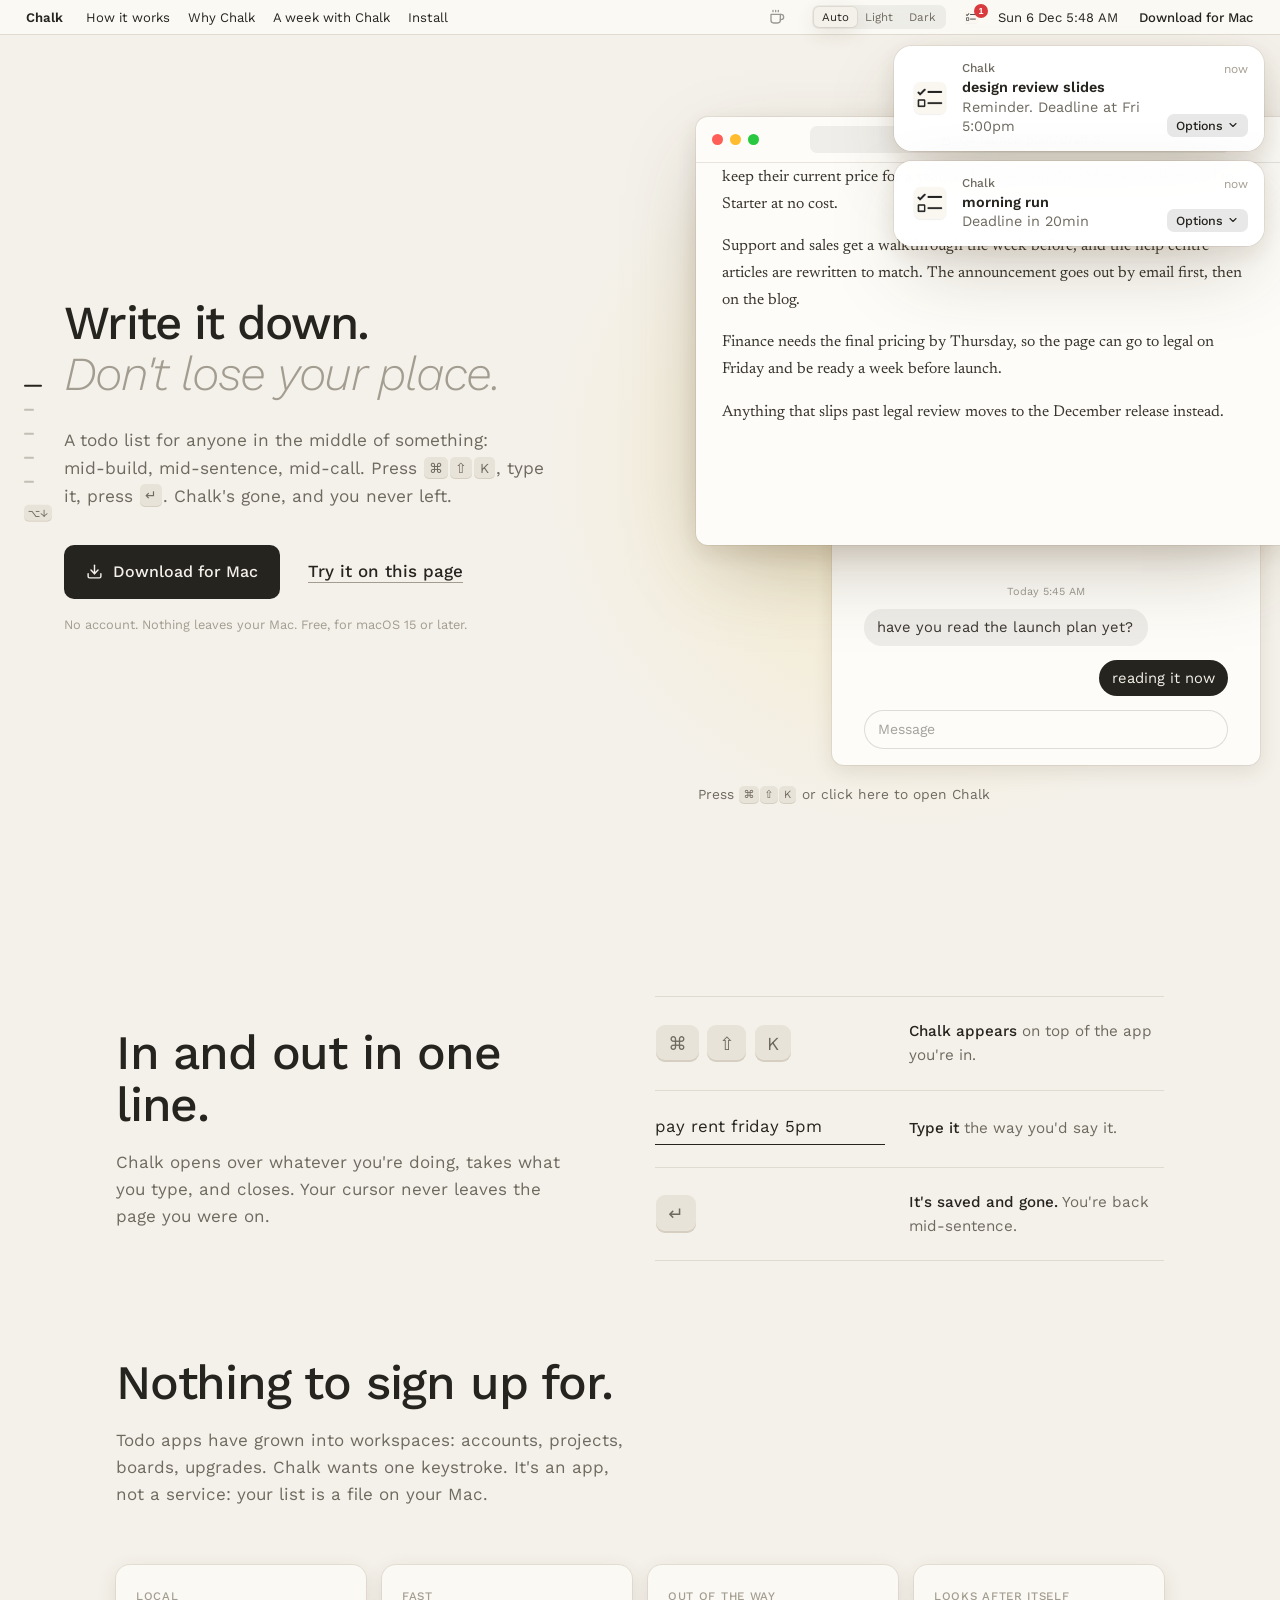
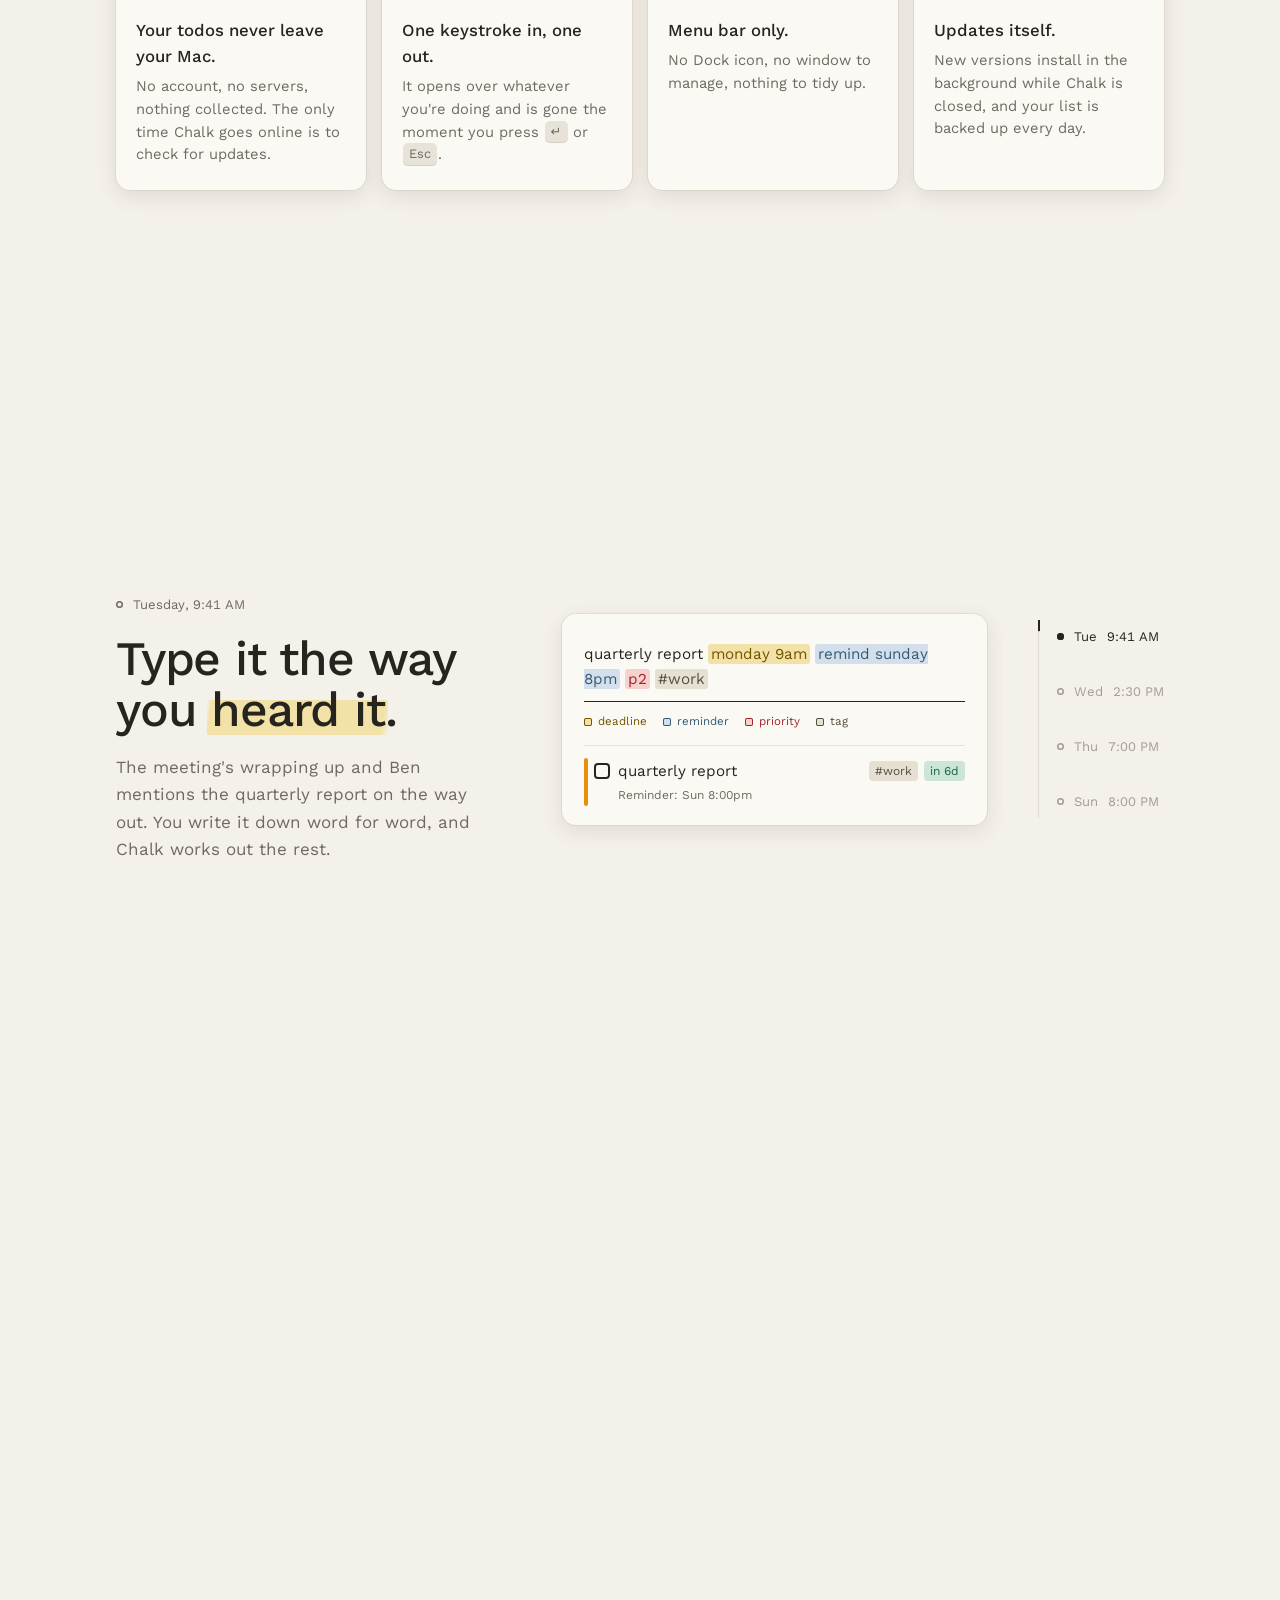
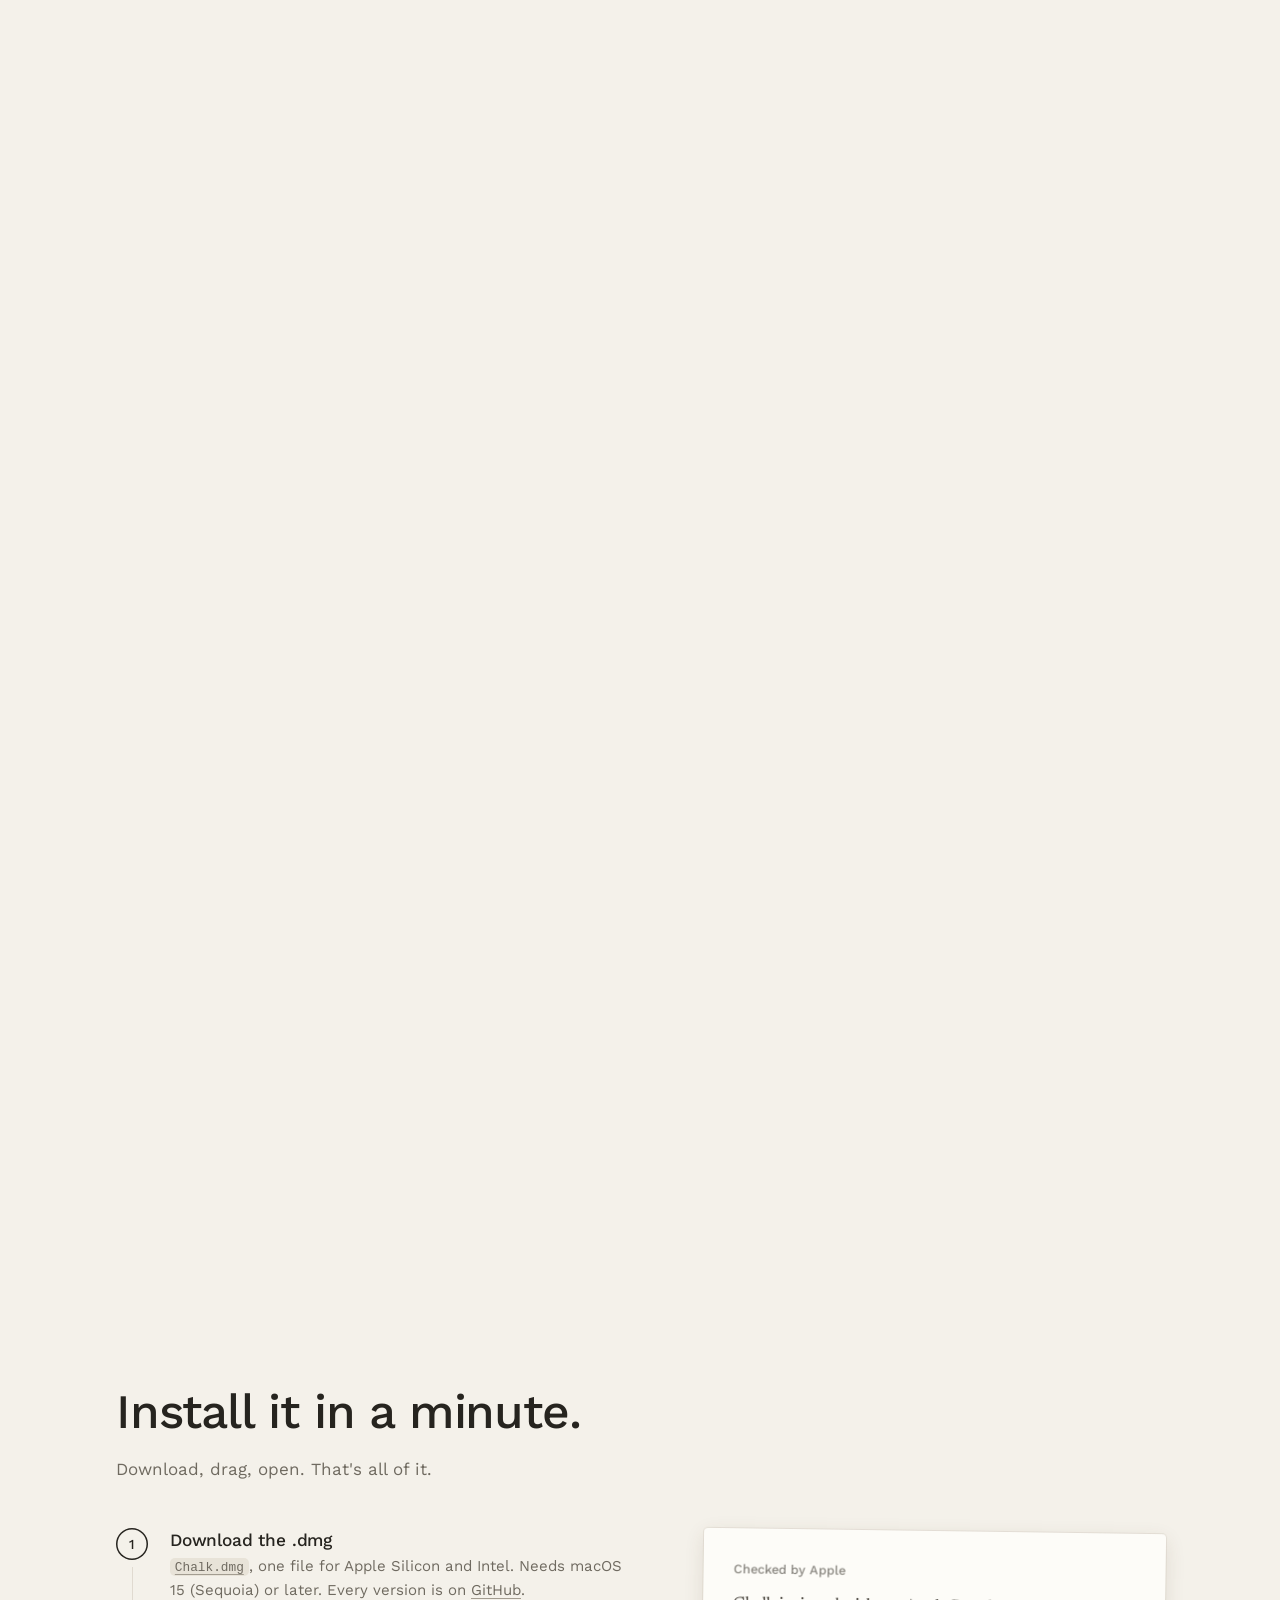
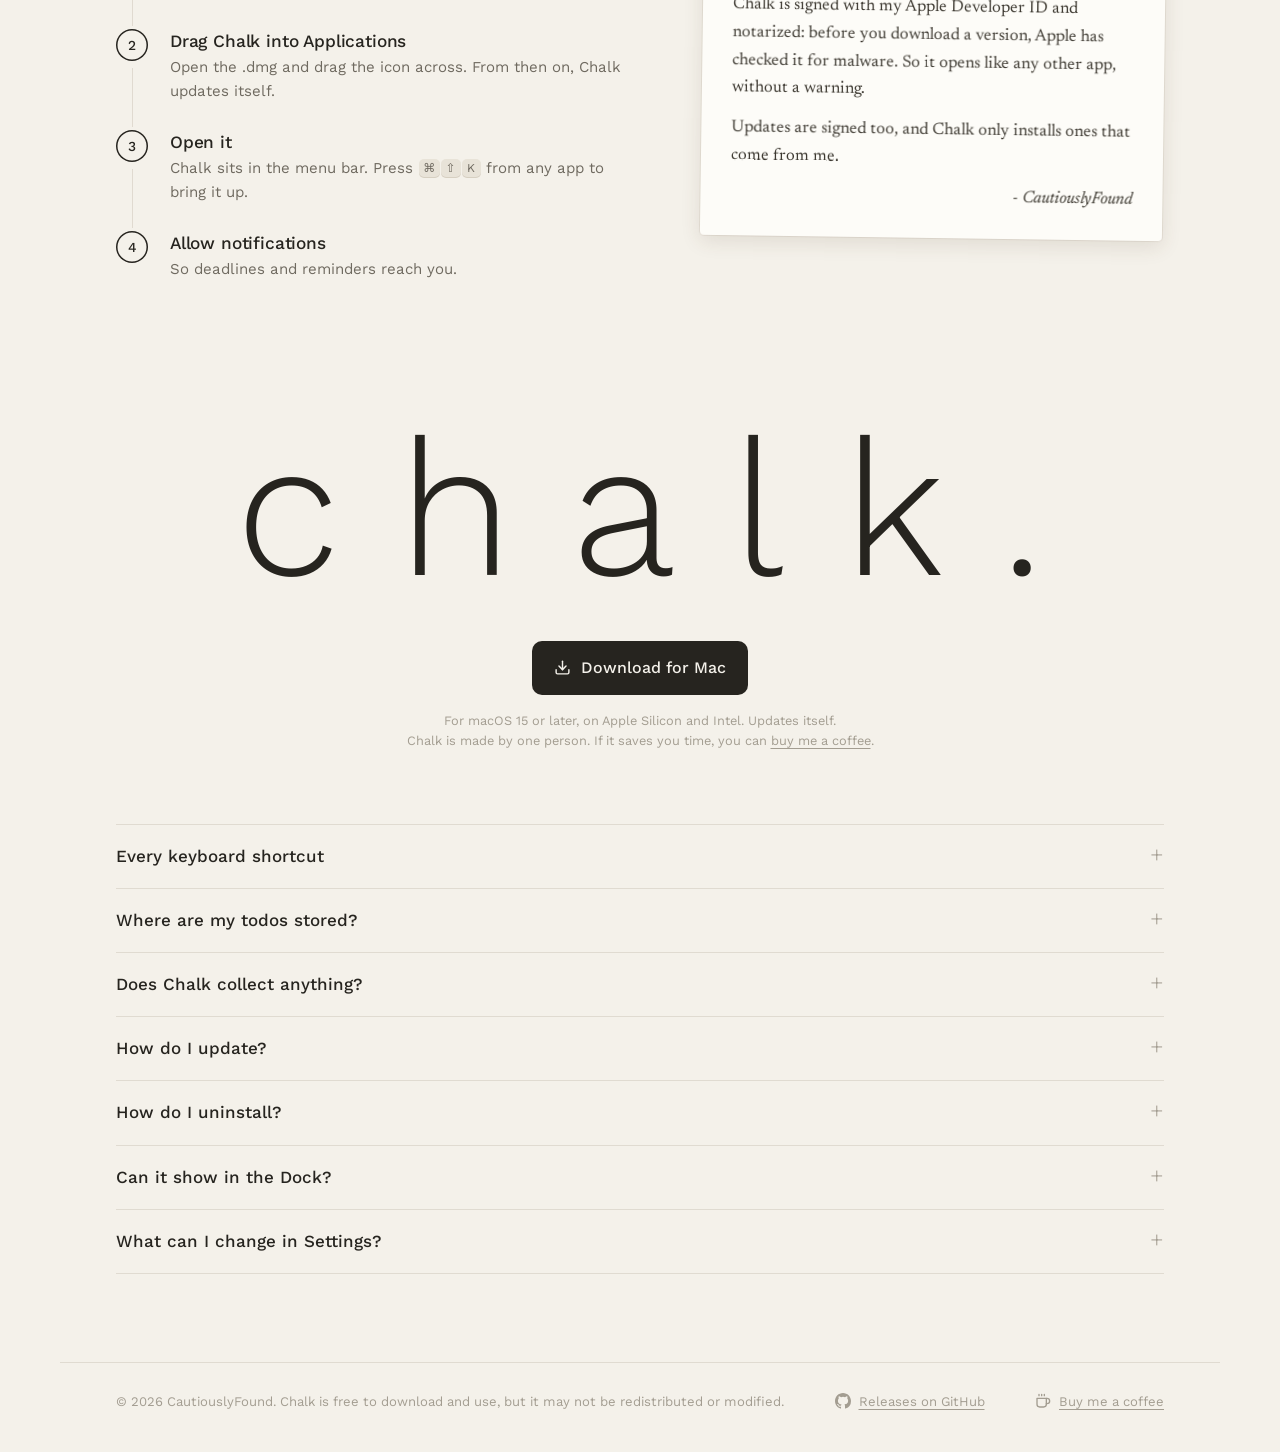
==== commit 7ecca813: "Chalk 4.0.4: notarized, Download gets Chalk.dmg directly, no warning steps" ====
--- a/docs/index.html
+++ b/docs/index.html
@@ -1 +1 @@
-<!doctype html> <html lang="en"> <head> <meta charset="utf-8"> <meta name="viewport" content="width=device-width, initial-scale=1"> <title>chalk. | a todo list that opens like Spotlight</title> <meta name="description" content="Chalk is a keyboard-first todo list for macOS. It lives in your menu bar, opens over whatever you're doing, and keeps everything on your Mac: no account, nothing to sync. Type a todo in plain words and get back to work."> <meta property="og:title" content="chalk."> <meta property="og:description" content="A keyboard-first todo list for macOS. Press ⌘⇧K, type it, press Enter, keep going."> <meta property="og:image" content="icon.png"> <link rel="icon" href="favicon.png"> <link rel="preconnect" href="https://fonts.googleapis.com"> <link rel="preconnect" href="https://fonts.gstatic.com" crossorigin> <link href="https://fonts.googleapis.com/css2?family=Work+Sans:ital,wght@0,300;0,400;0,500;0,600;1,300;1,400&family=Newsreader:ital,opsz,wght@0,6..72,400;1,6..72,400&display=swap" rel="stylesheet"> <link rel="stylesheet" href="style.css"> <script> // Appearance before first paint, so there's no flash of the wrong theme. try { const theme = localStorage.getItem("chalk-site-theme"); if (theme === "light" || theme === "dark") document.documentElement.dataset.theme = theme; } catch {} </script> </head> <body> <header class="menubar" id="menubar"> <a class="mb-app" href="#top">Chalk</a> <nav class="mb-menu" aria-label="Sections"> <a href="#detour">How it works</a> <a href="#why">Why Chalk</a> <a href="#one-line">A week with Chalk</a> <a href="#install">Install</a> </nav> <span class="mb-spacer"></span> <a class="tray coffee" href="https://ko-fi.com/cautiouslyfound" aria-label="Buy me a coffee, on Ko-fi" title="Buy me a coffee"><svg viewBox="0 0 24 24" width="16" height="16" aria-hidden="true"><path d="M17 8h1a4 4 0 1 1 0 8h-1"/><path d="M3 8h14v9a4 4 0 0 1-4 4H7a4 4 0 0 1-4-4Z"/><path d="M6 2v2M10 2v2M14 2v2"/></svg></a> <div class="appearance" role="radiogroup" aria-label="Appearance"> <button type="button" role="radio" data-theme-choice="system" title="Match system">Auto</button> <button type="button" role="radio" data-theme-choice="light">Light</button> <button type="button" role="radio" data-theme-choice="dark">Dark</button> </div> <button class="tray" id="tray" type="button" aria-label="Show or hide the Chalk panel (⌘⇧K)" title="⌘⇧K"> <img src="icon.png" alt=""> <span class="tray-badge" id="trayBadge" aria-label="overdue todos"></span> </button> <span class="mb-clock" id="clock"></span> <a class="mb-download" href="https://github.com/cautiously-founded/chalk-releases/releases/latest">Download for Mac</a> </header> <div class="notif-stack" id="notifStack" aria-live="polite"></div> <template id="notifTemplate"> <div class="notif page-notif" role="status"> <img class="notif-icon" src="icon.png" alt=""> <div class="notif-body"> <p class="notif-top"><b>Chalk</b></p> <p class="notif-title"></p> <p class="notif-text"></p> </div> <div class="page-notif-side"> <time>now</time> <button type="button" class="notif-options" aria-haspopup="menu" aria-expanded="false">Options<svg viewBox="0 0 24 24" width="12" height="12" aria-hidden="true"><path d="m6 9 6 6 6-6"/></svg></button> </div> <ul class="notif-menu page-notif-menu" role="menu" hidden></ul> <button type="button" class="page-notif-close" aria-label="Dismiss notification">×</button> </div> </template> <nav class="rail" id="rail" aria-label="Jump to section"></nav> <main> <section class="hero" id="top" data-rail="Today 4:12 PM"> <div class="hero-copy"> <h1>Write it down.<br><span class="soft">Don't lose your place.</span></h1> <p class="lede">A todo list for anyone in the middle of something: mid‑build, mid‑sentence, mid‑call. Press <kbd>⌘</kbd><kbd>⇧</kbd><kbd>K</kbd>, type it, press <kbd>↵</kbd>. Chalk's gone, and you never left.</p> <div class="hero-cta"> <a class="btn" href="https://github.com/cautiously-founded/chalk-releases/releases/latest"> <svg viewBox="0 0 24 24" width="17" height="17" aria-hidden="true"><path d="M12 15V3"/><path d="M21 15v4a2 2 0 0 1-2 2H5a2 2 0 0 1-2-2v-4"/><path d="m7 10 5 5 5-5"/></svg> Download for Mac </a> <button type="button" class="btn-text" id="tryIt">Try it on this page</button> </div> <p class="hero-note">No account. Nothing leaves your Mac. Free, for macOS 15 or later.</p> </div> <div class="stage" id="stage"> <div class="win-browser" aria-hidden="true"> <div class="browser-bar"> <span class="lights"><i></i><i></i><i></i></span> <span class="url"><svg viewBox="0 0 24 24" width="12" height="12"><rect x="5" y="11" width="14" height="10" rx="2"/><path d="M8 11V7a4 4 0 0 1 8 0v4"/></svg>Q4 launch plan, draft 3</span> </div> <div class="reading" id="reading"> <article> <p class="reading-kicker">Draft 3, for review</p> <h3>Q4 Launch Plan</h3> <p>The new plans go live on the first Monday of November. Existing customers keep their current price for a year, and anyone on the old free tier is moved to Starter at no cost.</p> <p>Support and sales get a walkthrough the week before, and the help centre articles are rewritten to match. The announcement goes out by email first, then on the blog.</p> <p><mark class="hi-x" id="readingMark">Finance needs the final pricing by Thursday, so the page can go to legal on Friday and be ready a week before launch.</mark></p> <p>Anything that slips past legal review moves to the December release instead.</p> </article> </div> </div> <div class="window"> <div class="window-bar"> <span class="lights" aria-hidden="true"><i></i><i></i><i></i></span> <span class="chat-who"><span class="avatar" aria-hidden="true">EW</span><span><b>Emma Walsh</b><small>Design</small></span></span> <button type="button" class="replay" id="replay" hidden>Replay</button> </div> <div class="chat" id="chat" aria-live="polite" aria-label="Conversation"></div> <div class="chat-compose" aria-hidden="true"><span id="composeText">Message</span></div> </div> <div class="notif hero-notif" id="heroNotif" aria-hidden="true"> <img class="notif-icon" src="icon.png" alt=""> <div class="notif-body"> <p class="notif-top"><b>Chalk</b><span>now</span></p> <p class="notif-title" id="heroNotifTitle"></p> <p class="notif-text" id="heroNotifText"></p> </div> </div> <div class="panel" id="panel" role="dialog" aria-label="Chalk, live demo"> <button type="button" class="panel-close" id="panelClose" aria-label="Hide Chalk" title="Hide (Esc)">×</button> <div class="panel-head"> <div class="field-wrap"> <div class="field-ghost" id="fieldGhost" aria-hidden="true"></div> <input id="field" class="field" type="text" readonly autocomplete="off" spellcheck="false" placeholder="Pick an example, or press ↵" aria-label="New todo, from the examples below"> </div> <div class="examples" id="examples" role="group" aria-label="Examples to add"></div> <div class="view-tabs" role="tablist" aria-label="View"> <button class="view-tab" role="tab" data-view="all">All</button> <button class="view-tab active" role="tab" data-view="day">Day</button> <button class="view-tab" role="tab" data-view="priority">Priority</button> <button class="view-tab" role="tab" data-view="tags">Tags</button> </div> </div> <div class="list-wrap"> <div class="list" id="list" tabindex="0" aria-label="Todos"></div> <div class="list-fade"></div> </div> <div class="cmdbar" aria-hidden="true"> <span class="cmd"><b>↵</b>Add</span> <span class="cmd"><b>↑↓</b>Move</span> <span class="cmd"><b>Space</b>Complete</span> <span class="cmd hide-sm"><b>⌘D</b>Delete</span> <span class="cmd"><b>Esc</b>Hide</span> </div> </div> <button class="summon" id="summon" type="button"> <span class="summon-open">Press <kbd>⌘</kbd><kbd>⇧</kbd><kbd>K</kbd> or click here to open Chalk</span> <span class="summon-close">Press <kbd>Esc</kbd> or click here to hide Chalk</span> </button> </div> </section> <section class="sec" id="detour" data-rail="How it works"> <div class="quick"> <div class="head"> <h2>In and out in <mark class="hi">one line</mark>.</h2> <p>Chalk opens over whatever you're doing, takes what you type, and closes. Your cursor never leaves the page you were on.</p> </div> <ol class="quick-steps"> <li><span class="qk"><kbd>⌘</kbd><kbd>⇧</kbd><kbd>K</kbd></span><span class="qt"><b>Chalk appears</b> on top of the app you're in.</span></li> <li><span class="qk qk-type">pay rent friday 5pm</span><span class="qt"><b>Type it</b> the way you'd say it.</span></li> <li><span class="qk"><kbd>↵</kbd></span><span class="qt"><b>It's saved and gone.</b> You're back mid-sentence.</span></li> </ol> </div> </section> <section class="sec" id="why" data-rail="Why Chalk"> <div class="why-wrap"> <div class="head"> <h2>Nothing to <mark class="hi">sign up</mark> for.</h2> <p>Todo apps have grown into workspaces: accounts, projects, boards, upgrades. Chalk wants one keystroke. It's an app, not a service: your list is a file on your Mac.</p> </div> <ul class="why-cards"> <li><span class="why-k">Local</span><span class="qt"><b>Your todos never leave your Mac.</b> No account, no servers, nothing collected. The only time Chalk goes online is to check for updates.</span></li> <li><span class="why-k">Fast</span><span class="qt"><b>One keystroke in, one out.</b> It opens over whatever you're doing and is gone the moment you press <kbd>↵</kbd> or <kbd>Esc</kbd>.</span></li> <li><span class="why-k">Out of the way</span><span class="qt"><b>Menu bar only.</b> No Dock icon, no window to manage, nothing to tidy up.</span></li> <li><span class="why-k">Looks after itself</span><span class="qt"><b>Updates itself.</b> New versions install in the background while Chalk is closed, and your list is backed up every day.</span></li> </ul> </div> </section> <section class="sec week" id="one-line" data-rail="A week"> <div class="week-pin"> <div class="week-bar"> <div class="week-days" role="tablist" aria-label="Days"> <button type="button" class="week-day" role="tab" aria-controls="tuesday" data-slide="0">Tue<span class="week-time"> 9:41 AM</span></button> <button type="button" class="week-day" role="tab" aria-controls="scratchpad" data-slide="1">Wed<span class="week-time"> 2:30 PM</span></button> <button type="button" class="week-day" role="tab" aria-controls="thursday" data-slide="2">Thu<span class="week-time"> 7:00 PM</span></button> <button type="button" class="week-day" role="tab" aria-controls="sunday" data-slide="3">Sun<span class="week-time"> 8:00 PM</span></button> </div> </div> <div class="week-track" id="weekTrack" aria-label="A week with Chalk"> <div class="week-slide" id="tuesday" role="tabpanel" aria-roledescription="slide" aria-label="Tuesday, 1 of 4"> <div class="split"> <div class="head"> <p class="stamp">Tuesday, 9:41 AM</p> <h2>Type it the way you <mark class="hi">heard it</mark>.</h2> <p>The meeting's wrapping up and Ben mentions the quarterly report on the way out. You write it down word for word, and Chalk works out the rest.</p> </div> <div class="anatomy" id="anatomy"> <p class="a-field" aria-label="quarterly report monday 9am remind sunday 8pm p2 #work">quarterly report <span class="a-cmd hl k-deadline" data-k="deadline">monday 9am</span> <span class="a-cmd hl k-reminder" data-k="reminder">remind sunday 8pm</span> <span class="a-cmd hl k-priority" data-k="priority">p2</span> <span class="a-cmd hl k-tag" data-k="tag">#work</span></p> <p class="a-legend" aria-hidden="true"><span data-k="deadline">deadline</span><span data-k="reminder">reminder</span><span data-k="priority">priority</span><span data-k="tag">tag</span></p> <div class="row-host" id="anatomyRow"></div> </div> </div> </div> <div class="week-slide" id="scratchpad" role="tabpanel" aria-roledescription="slide" aria-label="Wednesday, 2 of 4"> <div class="pad-split"> <div class="head"> <p class="stamp">Wednesday, 2:30 PM</p> <h2>Some things aren't <mark class="hi">todos</mark>.</h2> <p>Your landlord is reading out the plumber's number on the phone. There's a notepad beside your list for that, and it saves as you type. Try it.</p> </div> <div class="pad" id="pad"> <div class="pad-head"><span>Scratchpad</span><span class="pad-saved" id="padSaved"></span></div> <textarea id="padText" spellcheck="false" aria-label="Scratchpad" placeholder="Jot something down..."></textarea> </div> </div> </div> <div class="week-slide" id="thursday" role="tabpanel" aria-roledescription="slide" aria-label="Thursday, 3 of 4"> <div class="split"> <div class="head"> <p class="stamp">Thursday, 7:00 PM</p> <h2>It reminds you <mark class="hi">before</mark> it's late.</h2> <p>Remember the slides Emma mentioned? You told Chalk to remind you Thursday night. Dinner's done, and there they are, with a day to spare.</p> </div> <div class="notif-host"> <div class="notif notif-open"> <img class="notif-icon" src="icon.png" alt=""> <div class="notif-body"> <p class="notif-top"><b>Chalk</b><span>now</span></p> <p class="notif-title">design review slides</p> <p class="notif-text">Reminder. Due Fri 5:00pm</p> </div> <span class="notif-options" aria-hidden="true">Options<svg viewBox="0 0 24 24" width="12" height="12"><path d="m6 9 6 6 6-6"/></svg></span> </div> <ul class="notif-menu" aria-label="Notification buttons"> <li>Complete</li> <li>Remind me in 15 min</li> <li>Remind me in 30 min</li> <li>Remind me in 1 hour</li> </ul> <div class="notif notif-later" aria-hidden="true"> <img class="notif-icon" src="icon.png" alt=""> <div class="notif-body"> <p class="notif-top"><b>Chalk</b><span>Fri 4:30 PM</span></p> <p class="notif-title">design review slides</p> <p class="notif-text">Due in 30 minutes</p> </div> </div> <p class="notif-note">Complete it or push it back from the notification, without opening Chalk. Once a deadline has passed, it offers to extend it instead. Alerts come at the deadline, a set time before, or both: you pick in Settings.</p> </div> </div> </div> <div class="week-slide" id="sunday" role="tabpanel" aria-roledescription="slide" aria-label="Sunday, 4 of 4"> <div class="split"> <div class="head"> <p class="stamp">Sunday, 8:00 PM</p> <h2>Next week, <mark class="hi">sorted</mark>.</h2> <p>Tuesday's reminder goes off: the quarterly report is due in the morning. Day view lines the week up for you, and rent has already come back round on its own.</p> </div> <div class="week-panel" id="sundayList"></div> </div> </div> </div> </div> </section> <section class="sec" id="install" data-rail="Install"> <div class="head"> <h2>Install it in a <mark class="hi">minute</mark>.</h2> <p>The first time you open Chalk, macOS will ask you to confirm. Here's what to click, and why.</p> </div> <div class="install"> <ol class="steps"> <li><h3>Download the .dmg</h3><p><code>Chalk_&lt;version&gt;_universal.dmg</code> from the <a href="https://github.com/cautiously-founded/chalk-releases/releases/latest">latest release</a>. One file for Apple Silicon and Intel. Needs macOS 15 (Sequoia) or later.</p></li> <li><h3>Drag Chalk into Applications</h3><p>Open the .dmg and drag the icon across. From then on, Chalk updates itself.</p></li> <li><h3>Open it. macOS will block it.</h3><p>That's expected the first time.</p></li> <li><h3>Click Open Anyway</h3><p><b>System Settings → Privacy &amp; Security</b>. Scroll down to <i>"Chalk" was blocked to protect your Mac</i> and click <b>Open Anyway</b>. You only do this once.</p></li> <li><h3>Allow notifications</h3><p>So deadlines and reminders reach you. Then press <kbd>⌘</kbd><kbd>⇧</kbd><kbd>K</kbd>.</p></li> </ol> <aside class="letter"> <p class="letter-head">Why macOS warns you</p> <p>macOS fully trusts an app once Apple has checked it ("notarized"). Chalk is being notarized now. Until that's done, macOS asks you to confirm the first time you open it.</p> <p>The warning means Apple hasn't checked this version yet. It doesn't mean anything is wrong with it, and once Chalk is notarized, this step goes away.</p> <p class="letter-sign">CautiouslyFound</p> <div class="letter-fix"> <p>If macOS says Chalk <b>"is damaged and can't be opened"</b>, run this in Terminal, then open it again:</p> <div class="copyline"> <code id="xattrCmd">xattr -cr /Applications/Chalk.app</code> <button type="button" class="copy" data-copy="xattrCmd">Copy</button> </div> </div> </aside> </div> <div class="close"> <p class="close-mark wordmark" aria-hidden="true">chalk.</p> <a class="btn" href="https://github.com/cautiously-founded/chalk-releases/releases/latest"> <svg viewBox="0 0 24 24" width="17" height="17" aria-hidden="true"><path d="M12 15V3"/><path d="M21 15v4a2 2 0 0 1-2 2H5a2 2 0 0 1-2-2v-4"/><path d="m7 10 5 5 5-5"/></svg> Download for Mac </a> <p class="hero-note">For macOS 15 or later, on Apple Silicon and Intel. Updates itself.<br>Chalk is made by one person. If it saves you time, you can <a href="https://ko-fi.com/cautiouslyfound">buy me a coffee</a>.</p> </div> <div class="faq"> <details class="all-keys"><summary>Every keyboard shortcut</summary><div class="keys" id="keysTable"></div></details> <details><summary>Where are my todos stored?</summary><p>On your Mac, in a local database, with a backup made every day. No account, nothing to sign in to, and nothing is sent anywhere. The folder is <code>~/Library/Application Support/com.cautiouslyfound.chalk</code> (the backups are in <code>Backups</code> inside it).</p></details> <details><summary>Does Chalk collect anything?</summary><p>No. There's no analytics and no account. The only thing Chalk sends is a daily request to GitHub to check for an update, which, like visiting any website, shows GitHub your IP address.</p></details> <details><summary>How do I update?</summary><p>You don't need to. Once a day Chalk checks for a new version and installs it in the background, while it's closed, and your todos and settings are kept. To check now, choose <b>Check for Updates…</b> from its menu bar icon. On a Mac where another account installed Chalk, updating needs an administrator's password, and Chalk tells you why first. Coming from Chalk 3? The first time Chalk 4 opens, it brings your todos, reminders, settings and scratchpad over by itself.</p></details> <details><summary>How do I uninstall?</summary><p>Quit Chalk from its menu bar icon and delete it from Applications. To remove your todos and settings too, delete the folder above (and <code>com.cautiouslyfound.chalkv3</code> next to it, if you used Chalk 3).</p></details> <details><summary>Can it show in the Dock?</summary><p>By default it lives only in the menu bar. Turn on <b>Show in Dock</b> in Settings (<kbd>⌘S</kbd>) and it appears in the Dock and <kbd>⌘Tab</kbd> too.</p></details> <details><summary>What can I change in Settings?</summary><p>Appearance (system, light or dark), font size from 12 to 20px, when deadline notifications arrive (at the deadline, a set time before, both, or none), notification sound, command highlighting, the shortcut hints in the footer, showing in the Dock, launching at login, and the two shortcuts that work from any app.</p></details> </div> </section> </main> <footer class="foot"> <p>© 2026 CautiouslyFound. Chalk is free to download and use, but it may not be redistributed or modified.</p> <a class="gh-link" href="https://github.com/cautiously-founded/chalk-releases"> <svg viewBox="0 0 16 16" width="16" height="16" aria-hidden="true" fill="currentColor"><path d="M8 0C3.58 0 0 3.58 0 8c0 3.54 2.29 6.53 5.47 7.59.4.07.55-.17.55-.38 0-.19-.01-.82-.01-1.49-2.01.37-2.53-.49-2.69-.94-.09-.23-.48-.94-.82-1.13-.28-.15-.68-.52-.01-.53.63-.01 1.08.58 1.23.82.72 1.21 1.87.87 2.33.66.07-.52.28-.87.51-1.07-1.78-.2-3.64-.89-3.64-3.95 0-.87.31-1.59.82-2.15-.08-.2-.36-1.02.08-2.12 0 0 .67-.21 2.2.82a7.6 7.6 0 0 1 4 0c1.53-1.04 2.2-.82 2.2-.82.44 1.1.16 1.92.08 2.12.51.56.82 1.27.82 2.15 0 3.07-1.87 3.75-3.65 3.95.29.25.54.73.54 1.48 0 1.07-.01 1.93-.01 2.2 0 .21.15.46.55.38A8.01 8.01 0 0 0 16 8c0-4.42-3.58-8-8-8Z"/></svg> Releases on GitHub</a> <a class="gh-link" href="https://ko-fi.com/cautiouslyfound"><svg viewBox="0 0 24 24" width="16" height="16" aria-hidden="true" fill="none" stroke="currentColor" stroke-width="2" stroke-linecap="round" stroke-linejoin="round"><path d="M17 8h1a4 4 0 1 1 0 8h-1"/><path d="M3 8h14v9a4 4 0 0 1-4 4H7a4 4 0 0 1-4-4Z"/><path d="M6 2v2M10 2v2M14 2v2"/></svg> Buy me a coffee</a> </footer> <script src="app.js"></script> </body> </html>
+<!doctype html> <html lang="en"> <head> <meta charset="utf-8"> <meta name="viewport" content="width=device-width, initial-scale=1"> <title>chalk. | a todo list that opens like Spotlight</title> <meta name="description" content="Chalk is a keyboard-first todo list for macOS. It lives in your menu bar, opens over whatever you're doing, and keeps everything on your Mac: no account, nothing to sync. Type a todo in plain words and get back to work."> <meta property="og:title" content="chalk."> <meta property="og:description" content="A keyboard-first todo list for macOS. Press ⌘⇧K, type it, press Enter, keep going."> <meta property="og:image" content="icon.png"> <link rel="icon" href="favicon.png"> <link rel="preconnect" href="https://fonts.googleapis.com"> <link rel="preconnect" href="https://fonts.gstatic.com" crossorigin> <link href="https://fonts.googleapis.com/css2?family=Work+Sans:ital,wght@0,300;0,400;0,500;0,600;1,300;1,400&family=Newsreader:ital,opsz,wght@0,6..72,400;1,6..72,400&display=swap" rel="stylesheet"> <link rel="stylesheet" href="style.css"> <script> // Appearance before first paint, so there's no flash of the wrong theme. try { const theme = localStorage.getItem("chalk-site-theme"); if (theme === "light" || theme === "dark") document.documentElement.dataset.theme = theme; } catch {} </script> </head> <body> <header class="menubar" id="menubar"> <a class="mb-app" href="#top">Chalk</a> <nav class="mb-menu" aria-label="Sections"> <a href="#detour">How it works</a> <a href="#why">Why Chalk</a> <a href="#one-line">A week with Chalk</a> <a href="#install">Install</a> </nav> <span class="mb-spacer"></span> <a class="tray coffee" href="https://ko-fi.com/cautiouslyfound" aria-label="Buy me a coffee, on Ko-fi" title="Buy me a coffee"><svg viewBox="0 0 24 24" width="16" height="16" aria-hidden="true"><path d="M17 8h1a4 4 0 1 1 0 8h-1"/><path d="M3 8h14v9a4 4 0 0 1-4 4H7a4 4 0 0 1-4-4Z"/><path d="M6 2v2M10 2v2M14 2v2"/></svg></a> <div class="appearance" role="radiogroup" aria-label="Appearance"> <button type="button" role="radio" data-theme-choice="system" title="Match system">Auto</button> <button type="button" role="radio" data-theme-choice="light">Light</button> <button type="button" role="radio" data-theme-choice="dark">Dark</button> </div> <button class="tray" id="tray" type="button" aria-label="Show or hide the Chalk panel (⌘⇧K)" title="⌘⇧K"> <img src="icon.png" alt=""> <span class="tray-badge" id="trayBadge" aria-label="overdue todos"></span> </button> <span class="mb-clock" id="clock"></span> <a class="mb-download" href="https://github.com/cautiously-founded/chalk-releases/releases/latest/download/Chalk.dmg">Download for Mac</a> </header> <div class="notif-stack" id="notifStack" aria-live="polite"></div> <template id="notifTemplate"> <div class="notif page-notif" role="status"> <img class="notif-icon" src="icon.png" alt=""> <div class="notif-body"> <p class="notif-top"><b>Chalk</b></p> <p class="notif-title"></p> <p class="notif-text"></p> </div> <div class="page-notif-side"> <time>now</time> <button type="button" class="notif-options" aria-haspopup="menu" aria-expanded="false">Options<svg viewBox="0 0 24 24" width="12" height="12" aria-hidden="true"><path d="m6 9 6 6 6-6"/></svg></button> </div> <ul class="notif-menu page-notif-menu" role="menu" hidden></ul> <button type="button" class="page-notif-close" aria-label="Dismiss notification">×</button> </div> </template> <nav class="rail" id="rail" aria-label="Jump to section"></nav> <main> <section class="hero" id="top" data-rail="Today 4:12 PM"> <div class="hero-copy"> <h1>Write it down.<br><span class="soft">Don't lose your place.</span></h1> <p class="lede">A todo list for anyone in the middle of something: mid‑build, mid‑sentence, mid‑call. Press <kbd>⌘</kbd><kbd>⇧</kbd><kbd>K</kbd>, type it, press <kbd>↵</kbd>. Chalk's gone, and you never left.</p> <div class="hero-cta"> <a class="btn" href="https://github.com/cautiously-founded/chalk-releases/releases/latest/download/Chalk.dmg"> <svg viewBox="0 0 24 24" width="17" height="17" aria-hidden="true"><path d="M12 15V3"/><path d="M21 15v4a2 2 0 0 1-2 2H5a2 2 0 0 1-2-2v-4"/><path d="m7 10 5 5 5-5"/></svg> Download for Mac </a> <button type="button" class="btn-text" id="tryIt">Try it on this page</button> </div> <p class="hero-note">No account. Nothing leaves your Mac. Free, for macOS 15 or later.</p> </div> <div class="stage" id="stage"> <div class="win-browser" aria-hidden="true"> <div class="browser-bar"> <span class="lights"><i></i><i></i><i></i></span> <span class="url"><svg viewBox="0 0 24 24" width="12" height="12"><rect x="5" y="11" width="14" height="10" rx="2"/><path d="M8 11V7a4 4 0 0 1 8 0v4"/></svg>Q4 launch plan, draft 3</span> </div> <div class="reading" id="reading"> <article> <p class="reading-kicker">Draft 3, for review</p> <h3>Q4 Launch Plan</h3> <p>The new plans go live on the first Monday of November. Existing customers keep their current price for a year, and anyone on the old free tier is moved to Starter at no cost.</p> <p>Support and sales get a walkthrough the week before, and the help centre articles are rewritten to match. The announcement goes out by email first, then on the blog.</p> <p><mark class="hi-x" id="readingMark">Finance needs the final pricing by Thursday, so the page can go to legal on Friday and be ready a week before launch.</mark></p> <p>Anything that slips past legal review moves to the December release instead.</p> </article> </div> </div> <div class="window"> <div class="window-bar"> <span class="lights" aria-hidden="true"><i></i><i></i><i></i></span> <span class="chat-who"><span class="avatar" aria-hidden="true">EW</span><span><b>Emma Walsh</b><small>Design</small></span></span> <button type="button" class="replay" id="replay" hidden>Replay</button> </div> <div class="chat" id="chat" aria-live="polite" aria-label="Conversation"></div> <div class="chat-compose" aria-hidden="true"><span id="composeText">Message</span></div> </div> <div class="notif hero-notif" id="heroNotif" aria-hidden="true"> <img class="notif-icon" src="icon.png" alt=""> <div class="notif-body"> <p class="notif-top"><b>Chalk</b><span>now</span></p> <p class="notif-title" id="heroNotifTitle"></p> <p class="notif-text" id="heroNotifText"></p> </div> </div> <div class="panel" id="panel" role="dialog" aria-label="Chalk, live demo"> <button type="button" class="panel-close" id="panelClose" aria-label="Hide Chalk" title="Hide (Esc)">×</button> <div class="panel-head"> <div class="field-wrap"> <div class="field-ghost" id="fieldGhost" aria-hidden="true"></div> <input id="field" class="field" type="text" readonly autocomplete="off" spellcheck="false" placeholder="Pick an example, or press ↵" aria-label="New todo, from the examples below"> </div> <div class="examples" id="examples" role="group" aria-label="Examples to add"></div> <div class="view-tabs" role="tablist" aria-label="View"> <button class="view-tab" role="tab" data-view="all">All</button> <button class="view-tab active" role="tab" data-view="day">Day</button> <button class="view-tab" role="tab" data-view="priority">Priority</button> <button class="view-tab" role="tab" data-view="tags">Tags</button> </div> </div> <div class="list-wrap"> <div class="list" id="list" tabindex="0" aria-label="Todos"></div> <div class="list-fade"></div> </div> <div class="cmdbar" aria-hidden="true"> <span class="cmd"><b>↵</b>Add</span> <span class="cmd"><b>↑↓</b>Move</span> <span class="cmd"><b>Space</b>Complete</span> <span class="cmd hide-sm"><b>⌘D</b>Delete</span> <span class="cmd"><b>Esc</b>Hide</span> </div> </div> <button class="summon" id="summon" type="button"> <span class="summon-open">Press <kbd>⌘</kbd><kbd>⇧</kbd><kbd>K</kbd> or click here to open Chalk</span> <span class="summon-close">Press <kbd>Esc</kbd> or click here to hide Chalk</span> </button> </div> </section> <section class="sec" id="detour" data-rail="How it works"> <div class="quick"> <div class="head"> <h2>In and out in <mark class="hi">one line</mark>.</h2> <p>Chalk opens over whatever you're doing, takes what you type, and closes. Your cursor never leaves the page you were on.</p> </div> <ol class="quick-steps"> <li><span class="qk"><kbd>⌘</kbd><kbd>⇧</kbd><kbd>K</kbd></span><span class="qt"><b>Chalk appears</b> on top of the app you're in.</span></li> <li><span class="qk qk-type">pay rent friday 5pm</span><span class="qt"><b>Type it</b> the way you'd say it.</span></li> <li><span class="qk"><kbd>↵</kbd></span><span class="qt"><b>It's saved and gone.</b> You're back mid-sentence.</span></li> </ol> </div> </section> <section class="sec" id="why" data-rail="Why Chalk"> <div class="why-wrap"> <div class="head"> <h2>Nothing to <mark class="hi">sign up</mark> for.</h2> <p>Todo apps have grown into workspaces: accounts, projects, boards, upgrades. Chalk wants one keystroke. It's an app, not a service: your list is a file on your Mac.</p> </div> <ul class="why-cards"> <li><span class="why-k">Local</span><span class="qt"><b>Your todos never leave your Mac.</b> No account, no servers, nothing collected. The only time Chalk goes online is to check for updates.</span></li> <li><span class="why-k">Fast</span><span class="qt"><b>One keystroke in, one out.</b> It opens over whatever you're doing and is gone the moment you press <kbd>↵</kbd> or <kbd>Esc</kbd>.</span></li> <li><span class="why-k">Out of the way</span><span class="qt"><b>Menu bar only.</b> No Dock icon, no window to manage, nothing to tidy up.</span></li> <li><span class="why-k">Looks after itself</span><span class="qt"><b>Updates itself.</b> New versions install in the background while Chalk is closed, and your list is backed up every day.</span></li> </ul> </div> </section> <section class="sec week" id="one-line" data-rail="A week"> <div class="week-pin"> <div class="week-bar"> <div class="week-days" role="tablist" aria-label="Days"> <button type="button" class="week-day" role="tab" aria-controls="tuesday" data-slide="0">Tue<span class="week-time"> 9:41 AM</span></button> <button type="button" class="week-day" role="tab" aria-controls="scratchpad" data-slide="1">Wed<span class="week-time"> 2:30 PM</span></button> <button type="button" class="week-day" role="tab" aria-controls="thursday" data-slide="2">Thu<span class="week-time"> 7:00 PM</span></button> <button type="button" class="week-day" role="tab" aria-controls="sunday" data-slide="3">Sun<span class="week-time"> 8:00 PM</span></button> </div> </div> <div class="week-track" id="weekTrack" aria-label="A week with Chalk"> <div class="week-slide" id="tuesday" role="tabpanel" aria-roledescription="slide" aria-label="Tuesday, 1 of 4"> <div class="split"> <div class="head"> <p class="stamp">Tuesday, 9:41 AM</p> <h2>Type it the way you <mark class="hi">heard it</mark>.</h2> <p>The meeting's wrapping up and Ben mentions the quarterly report on the way out. You write it down word for word, and Chalk works out the rest.</p> </div> <div class="anatomy" id="anatomy"> <p class="a-field" aria-label="quarterly report monday 9am remind sunday 8pm p2 #work">quarterly report <span class="a-cmd hl k-deadline" data-k="deadline">monday 9am</span> <span class="a-cmd hl k-reminder" data-k="reminder">remind sunday 8pm</span> <span class="a-cmd hl k-priority" data-k="priority">p2</span> <span class="a-cmd hl k-tag" data-k="tag">#work</span></p> <p class="a-legend" aria-hidden="true"><span data-k="deadline">deadline</span><span data-k="reminder">reminder</span><span data-k="priority">priority</span><span data-k="tag">tag</span></p> <div class="row-host" id="anatomyRow"></div> </div> </div> </div> <div class="week-slide" id="scratchpad" role="tabpanel" aria-roledescription="slide" aria-label="Wednesday, 2 of 4"> <div class="pad-split"> <div class="head"> <p class="stamp">Wednesday, 2:30 PM</p> <h2>Some things aren't <mark class="hi">todos</mark>.</h2> <p>Your landlord is reading out the plumber's number on the phone. There's a notepad beside your list for that, and it saves as you type. Try it.</p> </div> <div class="pad" id="pad"> <div class="pad-head"><span>Scratchpad</span><span class="pad-saved" id="padSaved"></span></div> <textarea id="padText" spellcheck="false" aria-label="Scratchpad" placeholder="Jot something down..."></textarea> </div> </div> </div> <div class="week-slide" id="thursday" role="tabpanel" aria-roledescription="slide" aria-label="Thursday, 3 of 4"> <div class="split"> <div class="head"> <p class="stamp">Thursday, 7:00 PM</p> <h2>It reminds you <mark class="hi">before</mark> it's late.</h2> <p>Remember the slides Emma mentioned? You told Chalk to remind you Thursday night. Dinner's done, and there they are, with a day to spare.</p> </div> <div class="notif-host"> <div class="notif notif-open"> <img class="notif-icon" src="icon.png" alt=""> <div class="notif-body"> <p class="notif-top"><b>Chalk</b><span>now</span></p> <p class="notif-title">design review slides</p> <p class="notif-text">Reminder. Due Fri 5:00pm</p> </div> <span class="notif-options" aria-hidden="true">Options<svg viewBox="0 0 24 24" width="12" height="12"><path d="m6 9 6 6 6-6"/></svg></span> </div> <ul class="notif-menu" aria-label="Notification buttons"> <li>Complete</li> <li>Remind me in 15 min</li> <li>Remind me in 30 min</li> <li>Remind me in 1 hour</li> </ul> <div class="notif notif-later" aria-hidden="true"> <img class="notif-icon" src="icon.png" alt=""> <div class="notif-body"> <p class="notif-top"><b>Chalk</b><span>Fri 4:30 PM</span></p> <p class="notif-title">design review slides</p> <p class="notif-text">Due in 30 minutes</p> </div> </div> <p class="notif-note">Complete it or push it back from the notification, without opening Chalk. Once a deadline has passed, it offers to extend it instead. Alerts come at the deadline, a set time before, or both: you pick in Settings.</p> </div> </div> </div> <div class="week-slide" id="sunday" role="tabpanel" aria-roledescription="slide" aria-label="Sunday, 4 of 4"> <div class="split"> <div class="head"> <p class="stamp">Sunday, 8:00 PM</p> <h2>Next week, <mark class="hi">sorted</mark>.</h2> <p>Tuesday's reminder goes off: the quarterly report is due in the morning. Day view lines the week up for you, and rent has already come back round on its own.</p> </div> <div class="week-panel" id="sundayList"></div> </div> </div> </div> </div> </section> <section class="sec" id="install" data-rail="Install"> <div class="head"> <h2>Install it in a <mark class="hi">minute</mark>.</h2> <p>Download, drag, open. That's all of it.</p> </div> <div class="install"> <ol class="steps"> <li><h3>Download the .dmg</h3><p><a href="https://github.com/cautiously-founded/chalk-releases/releases/latest/download/Chalk.dmg"><code>Chalk.dmg</code></a>, one file for Apple Silicon and Intel. Needs macOS 15 (Sequoia) or later. Every version is on <a href="https://github.com/cautiously-founded/chalk-releases/releases">GitHub</a>.</p></li> <li><h3>Drag Chalk into Applications</h3><p>Open the .dmg and drag the icon across. From then on, Chalk updates itself.</p></li> <li><h3>Open it</h3><p>Chalk sits in the menu bar. Press <kbd>⌘</kbd><kbd>⇧</kbd><kbd>K</kbd> from any app to bring it up.</p></li> <li><h3>Allow notifications</h3><p>So deadlines and reminders reach you.</p></li> </ol> <aside class="letter"> <p class="letter-head">Checked by Apple</p> <p>Chalk is signed with my Apple Developer ID and notarized: before you download a version, Apple has checked it for malware. So it opens like any other app, without a warning.</p> <p>Updates are signed too, and Chalk only installs ones that come from me.</p> <p class="letter-sign">CautiouslyFound</p> </aside> </div> <div class="close"> <p class="close-mark wordmark" aria-hidden="true">chalk.</p> <a class="btn" href="https://github.com/cautiously-founded/chalk-releases/releases/latest/download/Chalk.dmg"> <svg viewBox="0 0 24 24" width="17" height="17" aria-hidden="true"><path d="M12 15V3"/><path d="M21 15v4a2 2 0 0 1-2 2H5a2 2 0 0 1-2-2v-4"/><path d="m7 10 5 5 5-5"/></svg> Download for Mac </a> <p class="hero-note">For macOS 15 or later, on Apple Silicon and Intel. Updates itself.<br>Chalk is made by one person. If it saves you time, you can <a href="https://ko-fi.com/cautiouslyfound">buy me a coffee</a>.</p> </div> <div class="faq"> <details class="all-keys"><summary>Every keyboard shortcut</summary><div class="keys" id="keysTable"></div></details> <details><summary>Where are my todos stored?</summary><p>On your Mac, in a local database, with a backup made every day. No account, nothing to sign in to, and nothing is sent anywhere. The folder is <code>~/Library/Application Support/com.cautiouslyfound.chalk</code> (the backups are in <code>Backups</code> inside it).</p></details> <details><summary>Does Chalk collect anything?</summary><p>No. There's no analytics and no account. The only thing Chalk sends is a daily request to GitHub to check for an update, which, like visiting any website, shows GitHub your IP address.</p></details> <details><summary>How do I update?</summary><p>You don't need to. Once a day Chalk checks for a new version and installs it in the background, while it's closed, and your todos and settings are kept. To check now, choose <b>Check for Updates…</b> from its menu bar icon. On a Mac where another account installed Chalk, updating needs an administrator's password, and Chalk tells you why first. Coming from Chalk 3? The first time Chalk 4 opens, it brings your todos, reminders, settings and scratchpad over by itself.</p></details> <details><summary>How do I uninstall?</summary><p>Quit Chalk from its menu bar icon and delete it from Applications. To remove your todos and settings too, delete the folder above (and <code>com.cautiouslyfound.chalkv3</code> next to it, if you used Chalk 3).</p></details> <details><summary>Can it show in the Dock?</summary><p>By default it lives only in the menu bar. Turn on <b>Show in Dock</b> in Settings (<kbd>⌘S</kbd>) and it appears in the Dock and <kbd>⌘Tab</kbd> too.</p></details> <details><summary>What can I change in Settings?</summary><p>Appearance (system, light or dark), font size from 12 to 20px, when deadline notifications arrive (at the deadline, a set time before, both, or none), notification sound, command highlighting, the shortcut hints in the footer, showing in the Dock, launching at login, and the two shortcuts that work from any app.</p></details> </div> </section> </main> <footer class="foot"> <p>© 2026 CautiouslyFound. Chalk is free to download and use, but it may not be redistributed or modified.</p> <a class="gh-link" href="https://github.com/cautiously-founded/chalk-releases"> <svg viewBox="0 0 16 16" width="16" height="16" aria-hidden="true" fill="currentColor"><path d="M8 0C3.58 0 0 3.58 0 8c0 3.54 2.29 6.53 5.47 7.59.4.07.55-.17.55-.38 0-.19-.01-.82-.01-1.49-2.01.37-2.53-.49-2.69-.94-.09-.23-.48-.94-.82-1.13-.28-.15-.68-.52-.01-.53.63-.01 1.08.58 1.23.82.72 1.21 1.87.87 2.33.66.07-.52.28-.87.51-1.07-1.78-.2-3.64-.89-3.64-3.95 0-.87.31-1.59.82-2.15-.08-.2-.36-1.02.08-2.12 0 0 .67-.21 2.2.82a7.6 7.6 0 0 1 4 0c1.53-1.04 2.2-.82 2.2-.82.44 1.1.16 1.92.08 2.12.51.56.82 1.27.82 2.15 0 3.07-1.87 3.75-3.65 3.95.29.25.54.73.54 1.48 0 1.07-.01 1.93-.01 2.2 0 .21.15.46.55.38A8.01 8.01 0 0 0 16 8c0-4.42-3.58-8-8-8Z"/></svg> Releases on GitHub</a> <a class="gh-link" href="https://ko-fi.com/cautiouslyfound"><svg viewBox="0 0 24 24" width="16" height="16" aria-hidden="true" fill="none" stroke="currentColor" stroke-width="2" stroke-linecap="round" stroke-linejoin="round"><path d="M17 8h1a4 4 0 1 1 0 8h-1"/><path d="M3 8h14v9a4 4 0 0 1-4 4H7a4 4 0 0 1-4-4Z"/><path d="M6 2v2M10 2v2M14 2v2"/></svg> Buy me a coffee</a> </footer> <script src="app.js"></script> </body> </html>
--- a/docs/style.css
+++ b/docs/style.css
@@ -1 +1 @@
-:root{--background: #f4f1ea;--surface: #fbf9f4;--surface-hover: rgba(80, 60, 30, .06);--sheet: #ebe6db;--sheet-key: #ddd6c8;--text-primary: #26241f;--text-secondary: #6f6a60;--text-muted: #a39d91;--border: rgba(80, 60, 30, .12);--input-border: #c9c2b5;--key-bg: #e8e3d8;--key-text: #6f6a60;--tag-bg: #e6e0d3;--tag-text: #564f43;--d0-bg: #f6d2ce;--d0: #a3232c;--d1-bg: #f9d9bf;--d1: #963f06;--d2-bg: #f3e2a8;--d2: #735200;--d3-bg: #dfe8c2;--d3: #4a6410;--d4-bg: #cbe5d6;--d4: #1f6445;--d5-bg: #d3e0ec;--d5: #365a75;--p1: #d93a3e;--p2: #e8900c;--p3: #b0a898;--check: #26241f;--shadow: 0 0 0 1px rgba(80, 60, 30, .08), 0 30px 80px -20px rgba(80, 60, 30, .35), 0 8px 24px rgba(80, 60, 30, .12);--popover-shadow: 0 0 0 1px rgba(80, 60, 30, .08), 0 6px 20px rgba(80, 60, 30, .12);--desk: #e4ded1;--desk-paper: #fdfcf8;--desk-ink: #3a362e;--menubar: rgba(253, 252, 248, .72);--panel: rgba(244, 241, 234, .94);--notif: rgba(255, 255, 255, .97);--fade-start: rgba(244, 241, 234, 0);--fade-end: rgba(244, 241, 234, .98);color-scheme:light}@media(prefers-color-scheme:dark){:root:not([data-theme=light]){--background: #181818;--surface: #202020;--surface-hover: rgba(255, 255, 255, .045);--sheet: #202020;--sheet-key: #2c2c2c;--text-primary: #ffffff;--text-secondary: #888888;--text-muted: #666666;--border: rgba(255, 255, 255, .08);--input-border: #777777;--key-bg: #292929;--key-text: #aaaaaa;--tag-bg: #2f2e2e;--tag-text: #b4b2b2;--d0-bg: #4a2424;--d0: #ff8a8a;--d1-bg: #4a3020;--d1: #ffad66;--d2-bg: #403520;--d2: #e8c76a;--d3-bg: #30352a;--d3: #b8cc78;--d4-bg: #28352f;--d4: #8fc5a8;--d5-bg: #29333a;--d5: #9eb8c8;--p1: #ff4d4d;--p2: #ffb84d;--p3: #777777;--check: #ffffff;--shadow: 0 0 0 1px rgba(255, 255, 255, .07), 0 30px 80px -20px rgba(0, 0, 0, .8), 0 8px 24px rgba(0, 0, 0, .4);--popover-shadow: 0 5px 18px rgba(0, 0, 0, .35);--desk: #0f0f0f;--desk-paper: #1d1d1d;--desk-ink: #bdb8ae;--menubar: rgba(30, 30, 30, .72);--panel: rgba(24, 24, 24, .94);--notif: rgba(52, 52, 52, .96);--fade-start: rgba(24, 24, 24, 0);--fade-end: rgba(24, 24, 24, .98);color-scheme:dark}}:root[data-theme=dark]{--background: #181818;--surface: #202020;--surface-hover: rgba(255, 255, 255, .045);--sheet: #202020;--sheet-key: #2c2c2c;--text-primary: #ffffff;--text-secondary: #888888;--text-muted: #666666;--border: rgba(255, 255, 255, .08);--input-border: #777777;--key-bg: #292929;--key-text: #aaaaaa;--tag-bg: #2f2e2e;--tag-text: #b4b2b2;--d0-bg: #4a2424;--d0: #ff8a8a;--d1-bg: #4a3020;--d1: #ffad66;--d2-bg: #403520;--d2: #e8c76a;--d3-bg: #30352a;--d3: #b8cc78;--d4-bg: #28352f;--d4: #8fc5a8;--d5-bg: #29333a;--d5: #9eb8c8;--p1: #ff4d4d;--p2: #ffb84d;--p3: #777777;--check: #ffffff;--shadow: 0 0 0 1px rgba(255, 255, 255, .07), 0 30px 80px -20px rgba(0, 0, 0, .8), 0 8px 24px rgba(0, 0, 0, .4);--popover-shadow: 0 5px 18px rgba(0, 0, 0, .35);--desk: #0f0f0f;--desk-paper: #1d1d1d;--desk-ink: #bdb8ae;--menubar: rgba(30, 30, 30, .72);--panel: rgba(24, 24, 24, .94);--notif: rgba(52, 52, 52, .96);--fade-start: rgba(24, 24, 24, 0);--fade-end: rgba(24, 24, 24, .98);color-scheme:dark}*,*:before,*:after{box-sizing:border-box}html{scroll-behavior:smooth;scroll-padding-top:48px}body{margin:0;font-family:Work Sans,system-ui,sans-serif;font-size:17px;line-height:1.6;color:var(--text-primary);background:var(--background);-webkit-font-smoothing:antialiased;transition:background-color .2s ease,color .2s ease}main{overflow-x:clip}a{color:inherit;text-underline-offset:3px;text-decoration-color:var(--text-muted)}a:hover{text-decoration-color:currentColor}h1,h2,h3{margin:0;font-weight:500;letter-spacing:-.025em;line-height:1.08}p{margin:0}.sr-only{position:absolute;width:1px;height:1px;overflow:hidden;clip:rect(0 0 0 0);white-space:nowrap}kbd{display:inline-block;min-width:1.55em;padding:0 .38em;margin:0 .06em;font-family:inherit;font-size:.8em;line-height:1.6;text-align:center;color:var(--key-text);background:var(--key-bg);border-radius:5px;box-shadow:inset 0 -1px 0 var(--border);vertical-align:.08em}code{font-family:ui-monospace,SF Mono,Menlo,monospace;font-size:.85em;padding:.12em .38em;background:var(--key-bg);border-radius:5px;overflow-wrap:anywhere}.fine{font-size:.86rem;color:var(--text-secondary)}.wordmark{font-weight:300;letter-spacing:.3em;text-transform:lowercase;user-select:none}.wordmark:after{content:"";margin-right:-.3em}.btn{display:inline-flex;align-items:center;gap:10px;padding:14px 22px;border:0;border-radius:10px;background:var(--text-primary);color:var(--background);font:inherit;font-weight:500;font-size:1rem;white-space:nowrap;text-decoration:none;cursor:pointer;transition:transform .2s cubic-bezier(.16,1,.3,1)}.btn:hover{transform:translateY(-2px)}.btn:active{transform:translateY(0) scale(.98)}.btn svg{fill:none;stroke:currentColor;stroke-width:2;stroke-linecap:round;stroke-linejoin:round}.btn-text{padding:14px 4px;border:0;background:none;color:var(--text-primary);font:inherit;font-weight:500;text-decoration:underline;text-decoration-color:var(--text-muted);text-underline-offset:5px;cursor:pointer}.btn-text:hover{text-decoration-color:currentColor}:focus-visible{outline:2px solid var(--text-primary);outline-offset:2px;border-radius:4px}@media(max-width:640px){.hide-sm{display:none!important}}.menubar{position:sticky;top:0;z-index:50;height:34px;display:flex;align-items:center;gap:6px;padding:0 clamp(10px,2vw,18px);font-size:.82rem;background:var(--menubar);backdrop-filter:blur(24px) saturate(1.4);-webkit-backdrop-filter:blur(24px) saturate(1.4);box-shadow:0 1px 0 var(--border)}.menubar a{text-decoration:none}.mb-app{font-weight:600;padding:2px 8px}.mb-menu{display:flex}.mb-menu a,.mb-download{padding:2px 9px;border-radius:5px;color:var(--text-primary);white-space:nowrap}.mb-menu a:hover,.mb-download:hover,.mb-menu a.active{background:color-mix(in srgb,var(--text-primary) 10%,transparent)}.mb-spacer{flex:1}.mb-clock{padding:0 6px;font-variant-numeric:tabular-nums;white-space:nowrap;transition:text-shadow .3s ease}.mb-clock.ff{text-shadow:0 0 14px currentColor}.mb-download{font-weight:500}.tray{position:relative;display:grid;place-items:center;width:30px;height:22px;padding:0;border:0;border-radius:5px;background:transparent;cursor:pointer}.tray:hover,.tray.on{background:color-mix(in srgb,var(--text-primary) 12%,transparent)}.tray img{width:16px;height:16px;border-radius:4px}.coffee{color:inherit;opacity:.45;margin-right:14px;transition:opacity .15s ease}.coffee:hover,.coffee:focus-visible{opacity:1}.coffee svg{fill:none;stroke:currentColor;stroke-width:2;stroke-linecap:round;stroke-linejoin:round}.tray-badge{position:absolute;top:-2px;right:-2px;min-width:14px;height:14px;padding:0 3px;border-radius:7px;background:var(--p1);color:#fff;font-size:9px;font-weight:600;line-height:14px;text-align:center}.tray-badge:empty{display:none}.appearance{display:flex;padding:2px;margin-right:4px;border-radius:7px;background:color-mix(in srgb,var(--text-primary) 6%,transparent)}.appearance button{padding:1px 8px;border:0;border-radius:5px;background:transparent;color:var(--text-secondary);font:inherit;font-size:.72rem;cursor:pointer}.appearance button[aria-checked=true]{color:var(--text-primary);background:var(--background);box-shadow:var(--popover-shadow)}@media(max-width:1020px){.mb-menu{display:none}}@media(max-width:560px){.appearance,.mb-clock,.coffee{display:none}}.rail{position:fixed;left:12px;top:50%;transform:translateY(-50%);z-index:20;display:flex;flex-direction:column;padding:5px;border-radius:9px;transition:background-color .15s ease,box-shadow .15s ease,opacity .3s ease}.rail.away{opacity:0;pointer-events:none}.rail:hover{background:var(--surface);box-shadow:var(--popover-shadow)}.rail-item{display:flex;align-items:center;gap:9px;height:24px;padding:0 7px;border-radius:5px;color:var(--text-muted);font-size:.78rem;text-decoration:none;transition:color .12s ease,background-color .12s ease}.rail-item.active{color:var(--text-primary)}.rail:hover .rail-item:hover{background:var(--surface-hover)}.rail-mark{flex:0 0 auto;width:10px;height:2px;border-radius:1px;background:currentColor;opacity:.6;transition:width .15s ease,opacity .15s ease}.rail-item.active .rail-mark{width:18px;opacity:1}.rail-label{max-width:0;overflow:hidden;opacity:0;white-space:nowrap;transition:max-width .18s ease,opacity .15s ease}.rail:hover .rail-label{max-width:160px;opacity:1}.rail-hint{display:flex;align-items:center;gap:10px;margin-top:6px;padding:4px 6px;color:var(--text-muted);font-size:.72rem}.rail-hint kbd{font-size:.68rem;padding:0 4px}@media(max-width:1240px){.rail{display:none}}.hero{position:relative;min-height:calc(100dvh - 34px);display:grid;grid-template-columns:minmax(0,5fr) minmax(0,7fr);align-items:center;gap:clamp(24px,4vw,64px);padding:clamp(32px,6vh,72px) 0 clamp(32px,6vh,72px) max(clamp(16px,5vw,72px),calc((100vw - 1320px)/2))}.hero:before{content:"";position:absolute;inset:0 0 0 30%;z-index:-1;background:radial-gradient(60% 60% at 60% 50%,color-mix(in srgb,var(--d2-bg) 55%,transparent),transparent 70%);pointer-events:none}.hero h1{font-size:clamp(2.3rem,3.7vw,3.4rem);letter-spacing:-.035em}.soft{color:var(--text-muted);font-weight:300;font-style:italic;display:inline-block;padding-bottom:.06em}.lede{margin-top:24px;max-width:30em;font-size:clamp(1.05rem,1.35vw,1.2rem);color:var(--text-secondary)}.hero-cta{display:flex;flex-wrap:wrap;align-items:center;gap:10px 24px;margin-top:34px}.hero-note{margin-top:16px;font-size:.8rem;color:var(--text-muted)}.hero-copy>*{animation:rise .9s cubic-bezier(.16,1,.3,1) both}.hero-copy>:nth-child(2){animation-delay:80ms}.hero-copy>:nth-child(3){animation-delay:.16s}.hero-copy>:nth-child(4){animation-delay:.24s}@keyframes rise{0%{opacity:0;transform:translateY(18px)}}.stage{position:relative;height:clamp(500px,72vh,660px);animation:rise 1.1s cubic-bezier(.16,1,.3,1) .12s both}.window,.win-browser{position:absolute;z-index:1;border-radius:12px;background:var(--desk-paper);color:var(--desk-ink);box-shadow:var(--popover-shadow);overflow:hidden;transition:filter .3s ease}.win-browser{top:0;left:14%;right:-2px;height:66%;border-radius:12px 0 0 12px;display:flex;flex-direction:column}.window{inset:31% 3% 0 34%;display:flex;flex-direction:column;z-index:0}.stage.chat-front .window{z-index:1}.stage.chat-front .win-browser{z-index:0}.window,.win-browser{transition:filter .3s ease,box-shadow .3s ease}.stage:not(.chat-front) .window .lights i,.stage.chat-front .win-browser .lights i{background:color-mix(in srgb,var(--desk-ink) 12%,transparent)}.stage.chat-front .window .lights i:nth-child(1),.stage:not(.chat-front) .win-browser .lights i:nth-child(1){background:#ff5f57}.stage.chat-front .window .lights i:nth-child(2),.stage:not(.chat-front) .win-browser .lights i:nth-child(2){background:#febc2e}.stage.chat-front .window .lights i:nth-child(3),.stage:not(.chat-front) .win-browser .lights i:nth-child(3){background:#28c840}.stage.chat-front .window{box-shadow:var(--shadow)}.stage:not(.chat-front) .win-browser{box-shadow:var(--shadow)}.win-browser .reading article{padding:26px 26px 120px;font-size:.98rem;line-height:1.7}.win-browser .reading h3{font-size:1.45rem;margin-bottom:14px}.window-bar{flex:0 0 auto;display:flex;align-items:center;gap:16px;height:54px;padding:0 16px;border-bottom:1px solid var(--border);font-size:.8rem}.lights{display:flex;gap:7px}.lights i{width:11px;height:11px;border-radius:50%;background:color-mix(in srgb,var(--desk-ink) 22%,transparent)}.stage.panel-open .window,.stage.panel-open .win-browser{filter:blur(1.5px) saturate(.85)}@keyframes blink{50%{opacity:0}}.panel{position:absolute;z-index:2;left:0;top:50%;width:min(620px,100%);height:min(400px,88%);display:flex;flex-direction:column;padding-top:22px;border-radius:14px;background:var(--panel);backdrop-filter:blur(26px) saturate(1.25);-webkit-backdrop-filter:blur(26px) saturate(1.25);box-shadow:var(--shadow);transform:translateY(-50%);transition:opacity .18s ease,transform .26s cubic-bezier(.2,.9,.3,1.15),visibility 0s}.panel.hidden{opacity:0;visibility:hidden;transform:translateY(-47%) scale(.965);transition:opacity .14s ease,transform .16s ease,visibility 0s .16s}@media(prefers-reduced-transparency:reduce){.panel{background:var(--background);backdrop-filter:none}}.panel-head{padding:0 44px 0 26px}.field-wrap{position:relative}.field,.field-ghost{display:block;width:100%;padding:6px 0;font:inherit;font-size:1rem;line-height:1.4rem;white-space:pre}.field{position:relative;z-index:1;border:0;border-bottom:1px solid var(--input-border);border-radius:0;background:transparent;color:transparent;caret-color:var(--text-primary);outline:none;transition:border-color .15s ease}.field:focus{border-bottom-color:var(--text-primary)}.field::placeholder{color:var(--text-secondary)}.field::selection{background:color-mix(in srgb,var(--text-primary) 20%,transparent);color:transparent}.field-ghost{position:absolute;inset:0;overflow:hidden;color:var(--text-primary);pointer-events:none}.hl{border-radius:3px;background:var(--hlbg);color:var(--hlc);box-shadow:0 0 0 2px var(--hlbg)}[data-k=deadline],.k-deadline{--hlbg: var(--d2-bg);--hlc: var(--d2)}[data-k=reminder],.k-reminder{--hlbg: var(--d5-bg);--hlc: var(--d5)}[data-k=priority],.k-priority{--hlbg: var(--d0-bg);--hlc: var(--d0)}[data-k=repeat],.k-repeat{--hlbg: var(--d4-bg);--hlc: var(--d4)}[data-k=tag],.k-tag{--hlbg: var(--tag-bg);--hlc: var(--tag-text)}[data-k=link],.k-link{--hlbg: color-mix(in srgb, var(--text-primary) 12%, transparent);--hlc: var(--text-primary)}.examples{display:flex;gap:6px;margin:10px -4px 0;overflow-x:auto;scrollbar-width:none}.examples::-webkit-scrollbar{display:none}.examples.all-used{display:none}.example{flex:none;padding:3px 9px;border:1px solid var(--border);border-radius:999px;background:transparent;color:var(--text-secondary);font:inherit;font-size:.72rem;line-height:1.2rem;white-space:nowrap;cursor:pointer;transition:border-color .15s ease,color .15s ease,opacity .15s ease}.example .hl{box-shadow:none;padding:0 2px}.example:hover,.example:focus-visible{border-color:var(--input-border);color:var(--text-primary);outline:none}.example:disabled{display:none}.view-tabs{display:flex;gap:2px;margin:10px -4px}.view-tab{padding:2px 9px;border:0;border-radius:5px;background:transparent;color:var(--text-muted);font:inherit;font-size:.75rem;line-height:1.2rem;cursor:pointer}.view-tab:hover{color:var(--text-secondary)}.view-tab.active{color:var(--text-primary);background:var(--surface-hover)}.list-wrap{position:relative;flex:1;min-height:0}.list{height:100%;overflow-y:auto;padding:0 22px 44px;scrollbar-width:none;outline:none}.list::-webkit-scrollbar{display:none}.list-fade{position:absolute;inset:auto 0 0;height:46px;pointer-events:none;background:linear-gradient(to bottom,var(--fade-start),var(--fade-end))}.group-title{display:flex;gap:6px;padding:12px 8px 4px;font-size:.68rem;font-weight:500;letter-spacing:.04em;text-transform:uppercase;color:var(--text-muted)}.group-title:first-child{padding-top:2px}.group-title span{font-weight:400}.cmdbar{flex:0 0 42px;display:flex;align-items:center;justify-content:center;gap:22px;border-top:1px solid var(--border);font-size:.72rem;color:var(--text-muted)}.cmd{display:inline-flex;align-items:center;gap:7px;white-space:nowrap}.cmd b{font-weight:400;padding:1px 6px;border-radius:4px;background:var(--key-bg);color:var(--key-text)}.stage{margin-bottom:52px}.summon{position:absolute;left:14%;top:calc(100% + 14px);padding:4px 2px;border:0;background:none;color:var(--text-secondary);font:inherit;font-size:.86rem;text-align:left;cursor:pointer}.summon:hover{color:var(--text-primary)}.summon-close,.stage.panel-open .summon-open{display:none}.stage.panel-open .summon-close{display:inline}.panel-close{position:absolute;top:10px;right:10px;z-index:1;width:24px;height:24px;display:grid;place-items:center;padding:0;border:0;border-radius:6px;background:transparent;color:var(--text-muted);font:inherit;font-size:1.1rem;line-height:1;cursor:pointer}.panel-close:hover{color:var(--text-primary);background:var(--surface-hover)}@media(max-width:960px){.hero{grid-template-columns:1fr;padding-right:clamp(16px,5vw,72px);min-height:0}.hero:before{inset:40% 0 0}.stage{height:520px;margin-right:calc(-1*clamp(16px,5vw,72px))}.win-browser{left:6%}.window{left:16%}.summon{left:0}.panel{left:0;width:calc(100% - clamp(16px,5vw,72px))}}@media(max-width:560px){.stage{height:480px;margin-left:-4px}.win-browser{left:0;height:60%}.window{left:8%;right:14px;top:34%}.panel-head{padding:0 18px}.list{padding:0 12px 44px}.cmdbar{gap:14px}}.row{position:relative;display:flex;align-items:flex-start;min-height:38px;padding:4px;border-radius:6px;transition:background-color .12s ease}.row.focus,.row:hover{background:var(--surface-hover)}.row.new{animation:rowIn .42s cubic-bezier(.16,1,.3,1)}@keyframes rowIn{0%{opacity:0;transform:translateY(-6px)}}.prio{flex:0 0 4px;align-self:stretch;margin:2.5px 6px 2.5px 0;border-radius:2px}.prio.p1{background:var(--p1)}.prio.p2{background:var(--p2)}.prio.p3{background:var(--p3)}.check{position:relative;flex:0 0 16px;width:16px;height:16px;margin:7px 8px 0 0;padding:0;border:2px solid var(--check);border-radius:4px;background:transparent;cursor:pointer;transition:transform .1s ease,background-color .12s ease}.check:hover{transform:scale(1.06)}.check:active{transform:scale(.9)}.check.on{background:var(--check)}.check.on:after{content:"";position:absolute;left:3px;top:0;width:5px;height:9px;border:solid var(--background);border-width:0 2px 2px 0;transform:rotate(45deg)}.row-body{flex:1;min-width:0}.row-main{display:flex;align-items:center;gap:8px;min-height:30px}.row-text{flex:1;min-width:0;font-size:.95rem;overflow:hidden;text-overflow:ellipsis;white-space:nowrap;cursor:text}.row.done .row-text{text-decoration:line-through;color:var(--text-muted)}.meta{display:flex;align-items:center;gap:6px;flex:0 0 auto;font-size:.75rem}.icons{display:flex;gap:5px;color:var(--text-muted)}.icons svg{width:13px;height:13px;fill:none;stroke:currentColor;stroke-width:2;stroke-linecap:round;stroke-linejoin:round}.tag{padding:2px 6px;border-radius:4px;background:var(--tag-bg);color:var(--tag-text);line-height:1rem}.badge{padding:2px 6px;border-radius:4px;line-height:1rem;white-space:nowrap;font-variant-numeric:tabular-nums;transition:background-color .3s ease,color .3s ease}.deadline0{background:var(--d0-bg);color:var(--d0)}.deadline1{background:var(--d1-bg);color:var(--d1)}.deadline2{background:var(--d2-bg);color:var(--d2)}.deadline3{background:var(--d3-bg);color:var(--d3)}.deadline4{background:var(--d4-bg);color:var(--d4)}.deadline5{background:var(--d5-bg);color:var(--d5)}.details{display:grid;grid-template-rows:0fr;transition:grid-template-rows .16s ease;font-size:.75rem;color:var(--text-secondary)}.details>div{overflow:hidden;display:flex;flex-wrap:wrap;gap:0 14px}.row.focus .details,.row:hover .details{grid-template-rows:1fr}.row.focus .details>div,.row:hover .details>div{padding-bottom:4px}.row.focus .icons,.row:hover .icons{display:none}.link-btn{display:flex;align-items:center;justify-content:center;width:20px;height:20px;border-radius:4px;color:var(--text-secondary)}.link-btn:hover,.link-btn:focus-visible{color:var(--text-primary);background:var(--surface-hover);outline:none}.link-btn svg{width:13px;height:13px;fill:none;stroke:currentColor;stroke-width:2;stroke-linecap:round;stroke-linejoin:round}.del{flex:0 0 auto;align-self:center;width:22px;margin-left:4px;border:0;background:transparent;color:var(--text-muted);font-size:1.05rem;line-height:1;cursor:pointer;opacity:0}.row:hover .del,.row.focus .del{opacity:1}.del:hover{color:var(--text-primary)}@media(max-width:560px){.meta .tag{display:none}}.sec{max-width:1160px;margin:0 auto;padding:clamp(80px,10vw,136px) clamp(16px,5vw,56px) 0}.head{max-width:34rem}.head h2,.keys-sticky h2{font-size:clamp(2rem,4vw,3rem)}.head>p,.keys-sticky>p{margin-top:18px;color:var(--text-secondary);max-width:32rem}.reveal{opacity:0;transform:translateY(24px);transition:opacity .8s cubic-bezier(.16,1,.3,1),transform .8s cubic-bezier(.16,1,.3,1)}.reveal.in{opacity:1;transform:none}.statement{max-width:22em;font-size:clamp(1.35rem,2.2vw,1.85rem);font-weight:300;line-height:1.3;letter-spacing:-.02em;color:var(--text-secondary)}.statement em{font-style:normal;font-weight:500;color:var(--text-primary)}.anatomy{margin-top:64px}.anatomy-line{display:flex;flex-wrap:wrap;align-items:baseline;gap:.2em .3em;font-size:clamp(1.9rem,6vw,4.6rem);font-weight:300;letter-spacing:-.035em;line-height:1.25}.a-text{transition:opacity .2s ease}.a-cmd{padding:0 .16em;border-radius:.14em;color:var(--hlc);background:var(--hlbg);cursor:default;transition:opacity .2s ease,transform .3s cubic-bezier(.16,1,.3,1)}.anatomy.focusing .a-cmd:not(.lit),.anatomy.focusing .a-text{opacity:.22}.a-cmd.lit{transform:translateY(-4px)}.anatomy-notes{display:grid;grid-template-columns:repeat(5,minmax(0,1fr));gap:28px;margin-top:56px}.a-note{padding-top:14px;border-top:2px solid var(--hlc);cursor:default;transition:opacity .2s ease}.a-note h3{font-size:1.02rem;margin-bottom:8px;color:var(--hlc)}.a-note p{font-size:.88rem;line-height:1.5;color:var(--text-secondary)}.anatomy.focusing .a-note:not(.lit){opacity:.3}@media(max-width:900px){.anatomy-notes{grid-template-columns:repeat(2,minmax(0,1fr))}}@media(max-width:520px){.anatomy-notes{grid-template-columns:1fr;gap:20px}}.becomes{display:flex;align-items:center;gap:24px;margin:64px 0 20px}.becomes-label{font-size:.9rem;color:var(--text-muted);white-space:nowrap}.becomes-label:after{content:"  \2192";white-space:pre}.row-host{flex:1;max-width:640px;padding:8px 10px;border-radius:14px;background:var(--surface);box-shadow:var(--popover-shadow)}.row-host .row:hover{background:transparent}@media(max-width:600px){.becomes{flex-direction:column;align-items:stretch;gap:10px}}.time{display:grid;grid-template-columns:minmax(0,1.25fr) minmax(0,1fr);gap:clamp(40px,6vw,96px);align-items:center;margin-top:72px}@media(max-width:860px){.time{grid-template-columns:1fr}}.row-host.big{max-width:none;padding:14px 16px;font-size:1.15rem}.row-host.big .row-text{font-size:1.15rem}.row-host.big .meta{font-size:.88rem}.row-host.big .badge{padding:3px 9px}#scrub{-webkit-appearance:none;appearance:none;width:100%;height:6px;margin:44px 0 0;border-radius:3px;background:linear-gradient(to right,var(--d5-bg),var(--d4-bg),var(--d3-bg),var(--d2-bg),var(--d1-bg),var(--d0-bg));box-shadow:inset 0 0 0 1px var(--border);outline-offset:6px;cursor:grab}#scrub:active{cursor:grabbing}#scrub::-webkit-slider-thumb{-webkit-appearance:none;width:24px;height:24px;border-radius:50%;background:var(--background);border:2px solid var(--text-primary);box-shadow:var(--popover-shadow);transition:transform .15s ease}#scrub:active::-webkit-slider-thumb{transform:scale(1.15)}#scrub::-moz-range-thumb{width:20px;height:20px;border-radius:50%;background:var(--background);border:2px solid var(--text-primary)}.spectrum{display:flex;justify-content:space-between;margin-top:12px;font-size:.72rem}.spectrum span{color:var(--c)}.scrub-readout{margin-top:18px;font-size:.9rem;color:var(--text-secondary);font-variant-numeric:tabular-nums}.notif{max-width:380px;border-radius:16px;background:color-mix(in srgb,var(--surface) 92%,transparent);box-shadow:var(--shadow);overflow:hidden;font-size:.85rem}.notif.swap{animation:nIn .42s cubic-bezier(.16,1,.3,1)}@keyframes nIn{0%{opacity:.3;transform:translate(18px)}}.notif-main{display:flex;gap:11px;padding:13px 14px}.notif-icon{flex:0 0 auto;width:36px;height:36px;border-radius:8px}.notif-text{flex:1;min-width:0}.notif-top{display:flex;justify-content:space-between;font-size:.75rem;color:var(--text-secondary)}.notif-top b{color:var(--text-primary);font-weight:600}.notif-title{font-weight:600}.notif-body{color:var(--text-secondary)}.notif-actions{display:grid}.notif-actions span{padding:9px 14px;text-align:center;border-top:1px solid var(--border)}.notif-explain{margin-top:28px;max-width:30rem;font-size:.95rem;color:var(--text-secondary)}.notif-explain b{color:var(--text-primary);font-weight:500}.views{display:grid;grid-template-columns:minmax(0,1fr) minmax(0,1.15fr);gap:clamp(40px,6vw,96px);align-items:start}@media(max-width:860px){.views{grid-template-columns:1fr}}.view-words{display:flex;flex-direction:column;align-items:flex-start}.vw{display:flex;align-items:baseline;gap:16px;padding:0;border:0;background:none;color:var(--text-muted);font:inherit;font-size:clamp(2.6rem,6.5vw,5.2rem);font-weight:300;letter-spacing:-.04em;line-height:1.08;cursor:pointer;transition:color .25s ease}.vw small{font-size:.85rem;letter-spacing:0;color:var(--text-muted);opacity:0;transform:translate(-6px);transition:opacity .25s ease,transform .25s ease}.vw:hover{color:var(--text-secondary)}.vw.active{color:var(--text-primary);font-weight:400}.vw.active small{opacity:1;transform:none}.views-note{margin-top:32px;max-width:26rem;font-size:.95rem;color:var(--text-secondary)}.views-list{min-height:460px;padding:18px 16px 22px;border-radius:14px;background:var(--surface);box-shadow:var(--popover-shadow)}@media(min-width:861px){.views-list{position:sticky;top:90px}}.pad-split{display:grid;grid-template-columns:minmax(0,1fr) minmax(0,1fr);gap:clamp(40px,6vw,96px);align-items:center}@media(max-width:860px){.pad-split{grid-template-columns:1fr}}.pad{position:relative;display:flex;flex-direction:column;height:360px;padding:20px 24px;border-radius:14px;background:var(--sheet);box-shadow:var(--popover-shadow);transform:translate(40px);opacity:0;transition:transform .9s cubic-bezier(.16,1,.3,1),opacity .6s ease}.pad.in{transform:none;opacity:1}.pad-head{display:flex;justify-content:space-between;font-size:.75rem;color:var(--text-muted)}.pad-saved{transition:opacity .4s ease}.pad textarea{flex:1;margin-top:12px;border:0;outline:none;resize:none;background:transparent;color:var(--text-primary);font:inherit;font-size:1rem;line-height:1.65}.pad textarea::placeholder{color:var(--text-secondary)}.keys-layout{display:grid;grid-template-columns:minmax(0,1fr) minmax(0,1.2fr);gap:clamp(40px,6vw,96px);align-items:start}@media(max-width:860px){.keys-layout{grid-template-columns:1fr}}@media(min-width:861px){.keys-sticky{position:sticky;top:90px}}.keys-readout{display:flex;align-items:center;gap:10px;min-height:96px;margin-top:40px}.keys-readout kbd{min-width:64px;padding:10px 16px;font-size:1.9rem;line-height:1.2;border-radius:12px;box-shadow:inset 0 -3px 0 var(--border),var(--popover-shadow);animation:press .26s cubic-bezier(.16,1,.3,1)}@keyframes press{0%{transform:translateY(4px) scale(.94)}}.keys-idle{font-size:.9rem;color:var(--text-muted)}.keys-label{margin-left:8px;font-size:1rem;color:var(--text-secondary)}.kgroup+.kgroup{margin-top:44px}.kgroup h3{font-size:1.05rem;margin-bottom:10px}.krow{display:flex;justify-content:space-between;align-items:center;gap:16px;padding:8px 10px;margin:0 -10px;border-radius:8px;font-size:.95rem;color:var(--text-secondary);transition:background-color .6s ease,color .6s ease}.krow.hit{background:var(--d4-bg);color:var(--d4);transition:none}.krow .kk{white-space:nowrap}.install{display:grid;grid-template-columns:minmax(0,1.1fr) minmax(0,1fr);gap:clamp(40px,6vw,96px);margin-top:64px;align-items:start}@media(max-width:900px){.install{grid-template-columns:1fr}}.steps{list-style:none;margin:0;padding:0;counter-reset:s}.steps li{position:relative;padding:0 0 30px 54px;counter-increment:s}.steps li:before{content:counter(s);position:absolute;left:0;top:-3px;width:32px;height:32px;display:grid;place-items:center;border-radius:50%;box-shadow:inset 0 0 0 1.5px var(--text-primary);font-size:.86rem;font-weight:500}.steps li:after{content:"";position:absolute;left:16px;top:36px;bottom:6px;width:1px;background:var(--border)}.steps li:last-child:after{display:none}.steps h3{font-size:1.08rem;margin-bottom:4px;letter-spacing:-.01em}.steps p{font-size:.94rem;color:var(--text-secondary)}.letter{padding:30px 30px 26px;border-radius:4px;background:var(--desk-paper);color:var(--desk-ink);box-shadow:var(--popover-shadow);font-family:Newsreader,Georgia,serif;font-size:1.05rem;line-height:1.65;transform:rotate(.8deg)}.letter p+p{margin-top:12px}.letter-head{font-family:Work Sans,sans-serif;font-size:.8rem;font-weight:500;opacity:.6}.letter-sign{font-style:italic;text-align:right}.letter-sign:before{content:"- "}.letter-fix{margin-top:22px!important;padding-top:18px;border-top:1px dashed color-mix(in srgb,var(--desk-ink) 25%,transparent);font-family:Work Sans,sans-serif;font-size:.88rem}.copyline{display:flex;align-items:center;gap:8px;margin-top:10px}.copyline code{flex:1;padding:9px 11px;background:color-mix(in srgb,var(--desk-ink) 8%,transparent)}.copy{border:0;padding:8px 12px;border-radius:6px;background:var(--desk-ink);color:var(--desk-paper);font:inherit;font-size:.8rem;cursor:pointer}.copy:active{transform:scale(.96)}.faq{margin-top:96px}.faq details{border-top:1px solid var(--border)}.faq details:last-child{border-bottom:1px solid var(--border)}.faq summary{display:flex;justify-content:space-between;gap:16px;padding:18px 0;font-weight:500;cursor:pointer;list-style:none}.faq summary::-webkit-details-marker{display:none}.faq summary:after{content:"+";color:var(--text-muted);font-weight:300;font-size:1.4rem;line-height:1;transition:transform .2s ease}.faq details[open] summary:after{transform:rotate(45deg)}.faq details p{padding:0 0 20px;max-width:40rem;color:var(--text-secondary);font-size:.95rem}.close{display:flex;flex-direction:column;align-items:center;padding:clamp(80px,11vw,140px) 0 0;text-align:center}.close-mark{font-size:clamp(3.5rem,15vw,12rem);line-height:1;margin-bottom:48px}.foot{display:flex;flex-wrap:wrap;justify-content:space-between;gap:12px 32px;max-width:1160px;margin:120px auto 0;padding:28px clamp(16px,5vw,56px) 40px;border-top:1px solid var(--border);font-size:.82rem;color:var(--text-muted)}@media(prefers-reduced-motion:reduce){html{scroll-behavior:auto}*,*:before,*:after{animation:none!important;transition:none!important}.reveal,.pad{opacity:1;transform:none}.seg,.chips li{transform:none!important;opacity:1!important}}.chat-who{display:flex;align-items:center;gap:10px;line-height:1.2}.chat-who b{display:block;font-weight:600}.chat-who small{color:color-mix(in srgb,var(--desk-ink) 60%,transparent);font-size:.72rem}.avatar{display:grid;place-items:center;width:30px;height:30px;border-radius:50%;background:var(--d4-bg);color:var(--d4);font-size:.7rem;font-weight:600;letter-spacing:.02em}.replay{margin-left:auto;padding:3px 10px;border:0;border-radius:6px;background:color-mix(in srgb,var(--desk-ink) 8%,transparent);color:var(--desk-ink);font:inherit;font-size:.75rem;cursor:pointer}.chat{flex:1;min-height:0;display:flex;flex-direction:column;justify-content:flex-end;gap:6px;padding:18px clamp(18px,3vw,32px) 14px;overflow:hidden;font-size:.92rem;line-height:1.4}.msg{max-width:min(78%,360px);padding:8px 13px;border-radius:18px;background:color-mix(in srgb,var(--desk-ink) 8%,transparent);animation:msgIn .38s cubic-bezier(.16,1,.3,1);transform-origin:bottom left}.msg.me{align-self:flex-end;background:var(--text-primary);color:var(--background);transform-origin:bottom right}.msg+.msg:not(.me),.msg.me+.msg.me{margin-top:-2px}.msg.me+.msg:not(.me),.msg:not(.me)+.msg.me{margin-top:8px}.msg .said{border-radius:3px;box-shadow:0 0 0 2px transparent;transition:background-color .4s ease,box-shadow .4s ease,color .4s ease}.msg .said.lit{background:var(--d2-bg);color:var(--d2);box-shadow:0 0 0 2px var(--d2-bg)}.msg-time{align-self:center;margin:4px 0;font-size:.68rem;color:color-mix(in srgb,var(--desk-ink) 50%,transparent)}.msg-saved{align-self:center;display:inline-flex;align-items:center;gap:7px;margin:6px 0;padding:3px 10px 3px 4px;border-radius:999px;background:color-mix(in srgb,var(--desk-ink) 6%,transparent);font-size:.72rem;color:color-mix(in srgb,var(--desk-ink) 70%,transparent);animation:msgIn .38s cubic-bezier(.16,1,.3,1)}.msg-saved img{width:16px;height:16px;border-radius:4px}.typing{display:inline-flex;gap:4px;padding:12px 14px}.typing i{width:6px;height:6px;border-radius:50%;background:currentColor;opacity:.4;animation:dot 1.1s infinite}.typing i:nth-child(2){animation-delay:.15s}.typing i:nth-child(3){animation-delay:.3s}@keyframes dot{30%{opacity:1;transform:translateY(-2px)}}@keyframes msgIn{0%{opacity:0;transform:translateY(8px) scale(.96)}}.chat-compose{flex:0 0 auto;margin:0 clamp(18px,3vw,32px) 16px;padding:8px 14px;border-radius:999px;box-shadow:inset 0 0 0 1px color-mix(in srgb,var(--desk-ink) 16%,transparent);font-size:.88rem;color:color-mix(in srgb,var(--desk-ink) 45%,transparent);white-space:nowrap;overflow:hidden;text-overflow:ellipsis}.chat-compose.typed{color:var(--desk-ink)}@media(max-width:560px){.chat{font-size:.85rem;padding-right:26px}.chat-compose{margin-right:26px}.chat-who small{display:none}}mark.hi{color:inherit;padding:0 .08em;margin:0 -.08em;border-radius:.12em;background-color:transparent;background-image:linear-gradient(100deg,color-mix(in srgb,var(--d2-bg) 0%,transparent) 0%,var(--d2-bg) 3%,var(--d2-bg) 96%,color-mix(in srgb,var(--d2-bg) 0%,transparent) 100%);background-repeat:no-repeat;background-position:0 88%;background-size:0% 62%;-webkit-box-decoration-break:clone;box-decoration-break:clone;transition:background-size .9s cubic-bezier(.65,0,.35,1)}mark.hi.on{background-size:100% 62%}@supports (animation-timeline: view()){@media(prefers-reduced-motion:no-preference){mark.hi{transition:none;animation:highlight linear both;animation-timeline:view();animation-range:entry 70% cover 42%}}}@keyframes highlight{0%{background-size:0% 62%}to{background-size:100% 62%}}@media(prefers-reduced-motion:reduce){mark.hi{background-size:100% 62%}}.stamp{display:inline-flex;align-items:center;gap:10px;margin-bottom:22px;font-size:.82rem;font-variant-numeric:tabular-nums;color:var(--text-muted)}.stamp:before{content:"";width:7px;height:7px;border-radius:50%;box-shadow:inset 0 0 0 1.5px currentColor}.anatomy-line{row-gap:1.1em}.a-cmd{position:relative}.a-cmd:after{content:attr(data-cap);position:absolute;left:.16em;top:calc(100% + .35em);font-size:max(.75rem,.2em);font-weight:400;letter-spacing:0;line-height:1.2;white-space:nowrap;color:var(--hlc);opacity:.85}.becomes{margin-top:80px}.views-title{font-size:clamp(2rem,4vw,3rem);margin-bottom:40px}.vw{font-size:clamp(2.2rem,5vw,4rem)}.all-keys .keys{display:grid;grid-template-columns:repeat(auto-fill,minmax(min(100%,300px),1fr));gap:0 40px;padding:0 0 24px}.all-keys .kgroup+.kgroup{margin-top:0}.all-keys .kgroup{padding-top:10px}.all-keys .kgroup h3{font-size:.95rem;margin-bottom:6px}.all-keys .krow{padding:5px 10px;font-size:.9rem}.detour{display:grid;gap:56px;margin-top:72px}.track-label{margin-bottom:14px;font-size:.9rem;font-weight:500}.track-line{display:flex;align-items:flex-end;gap:6px}.seg{position:relative;flex:var(--f) 1 0;min-width:0;display:flex;flex-direction:column;justify-content:flex-end;padding-bottom:14px;transform-origin:left center}.seg:after{content:"";position:absolute;left:0;right:0;bottom:0;height:4px;border-radius:2px;background:var(--text-primary)}.seg.away:after{background:repeating-linear-gradient(to right,var(--text-muted) 0 8px,transparent 8px 13px)}.seg.chalk:after{background:var(--d4);height:6px;bottom:-1px}.seg-cap{font-size:.8rem;color:var(--text-muted);white-space:nowrap}.seg.chalk .seg-cap{color:var(--d4);font-weight:500}.seg.chalk .seg-cap kbd{font-size:.72rem}.chips{list-style:none;display:flex;flex-wrap:wrap;gap:6px;margin:0;padding:0;counter-reset:c}.chips li{padding:3px 10px;border-radius:7px;box-shadow:inset 0 0 0 1px var(--border);font-size:.8rem;color:var(--text-secondary);white-space:nowrap;counter-increment:c}.chips li:before{content:counter(c);margin-right:7px;color:var(--text-muted);font-variant-numeric:tabular-nums}.detour .seg{transform:scaleX(0);transition:transform .7s cubic-bezier(.65,0,.35,1)}.detour .track:nth-child(1) .seg:nth-child(2){transition-duration:1.6s;transition-delay:.6s}.detour .track:nth-child(1) .seg:nth-child(3){transition-delay:2.2s}.detour .track:nth-child(2) .seg:nth-child(1){transition-delay:2.7s}.detour .track:nth-child(2) .seg:nth-child(2){transition-duration:.3s;transition-delay:3.3s}.detour .track:nth-child(2) .seg:nth-child(3){transition-duration:.9s;transition-delay:3.6s}.detour.drawn .seg{transform:none}.detour .seg>*{opacity:0;transition:opacity .3s ease}.detour.drawn .seg>*{opacity:1;transition-delay:inherit}.detour .chips li{opacity:0;transform:translateY(4px);transition:opacity .3s ease,transform .4s cubic-bezier(.16,1,.3,1);transition-delay:calc(.7s + var(--i) * .16s)}.detour.drawn .chips li{opacity:1;transform:none}@media(max-width:760px){.detour{gap:40px}.track-line{flex-direction:column;align-items:stretch;gap:4px}.seg{flex:none;padding:0 0 0 18px;min-height:calc(var(--f) * 14px);justify-content:center;transform-origin:top center}.seg:after{inset:0 auto 0 0;width:4px;height:auto}.seg.chalk:after{width:6px;left:-1px;height:auto;bottom:0}.seg.away{padding:8px 0 8px 18px}.detour .seg{transform:scaleY(0)}}.browser-bar{flex:0 0 auto;display:flex;align-items:center;gap:16px;height:46px;padding:0 16px;border-bottom:1px solid var(--border)}.url{flex:0 1 420px;display:flex;align-items:center;justify-content:center;gap:7px;margin:0 auto;padding:4px 12px;border-radius:7px;background:color-mix(in srgb,var(--desk-ink) 7%,transparent);font-size:.78rem;color:color-mix(in srgb,var(--desk-ink) 70%,transparent);white-space:nowrap;overflow:hidden}.url svg{flex:0 0 auto;fill:none;stroke:currentColor;stroke-width:2}.reading{flex:1;overflow:hidden}.reading article{max-width:640px;margin:0 auto;padding:40px 28px 200px;font-family:Newsreader,Georgia,serif;font-size:1.08rem;line-height:1.8}.reading article p+p{margin-top:16px}.reading h3{font-family:inherit;font-weight:400;font-size:1.8rem;letter-spacing:-.01em;margin:4px 0 22px}.reading-kicker{font-family:Work Sans,sans-serif;font-size:.78rem;opacity:.6}mark.hi-x{color:inherit;background-color:transparent;background-image:linear-gradient(var(--d2-bg),var(--d2-bg));background-repeat:no-repeat;background-size:0% 100%;-webkit-box-decoration-break:clone;box-decoration-break:clone;transition:background-size 1.1s cubic-bezier(.65,0,.35,1)}mark.hi-x.on{background-size:100% 100%}@media(max-width:560px){.reading article{padding:28px 20px 200px;font-size:1rem}.reading h3{font-size:1.45rem}}.seg.work:last-child .seg-cap{align-self:flex-end}.detour-top{display:grid;grid-template-columns:minmax(0,1fr) minmax(0,1fr);gap:clamp(32px,6vw,96px);align-items:end}.detour-top .statement{padding-left:clamp(24px,3vw,40px);border-left:2px solid var(--border)}@media(max-width:860px){.detour-top{grid-template-columns:1fr}.detour-top .statement{padding-left:18px}}.quick{display:grid;grid-template-columns:minmax(0,1fr) minmax(0,1.1fr);gap:clamp(36px,6vw,96px);align-items:center}.quick-steps{list-style:none;margin:0;padding:0;display:grid;gap:0}.quick-steps li{display:grid;grid-template-columns:minmax(0,.9fr) minmax(0,1fr);align-items:center;gap:24px;padding:22px 0;border-top:1px solid var(--border)}.quick-steps li:last-child{border-bottom:1px solid var(--border)}.qk{display:flex;align-items:center;gap:6px}.qk kbd{font-size:1.15rem;padding:4px 12px;border-radius:9px;box-shadow:inset 0 -2px 0 var(--border)}.qk-type{font-size:1.05rem;padding-bottom:4px;border-bottom:1px solid var(--text-primary);white-space:nowrap;overflow:hidden;text-overflow:ellipsis}.qt{font-size:.95rem;color:var(--text-secondary)}.qt b{color:var(--text-primary);font-weight:500}@media(max-width:860px){.quick{grid-template-columns:1fr}}.why-cards{display:grid;grid-template-columns:repeat(4,minmax(0,1fr));gap:16px;margin:clamp(36px,5vw,56px) 0 0;padding:0;list-style:none}.why-cards li{display:flex;flex-direction:column;gap:12px;padding:22px 20px 24px;border-radius:14px;background:var(--surface);box-shadow:var(--popover-shadow)}.why-k{font-size:.72rem;font-weight:500;letter-spacing:.06em;text-transform:uppercase;color:var(--text-muted)}.why-cards .qt{font-size:.92rem;line-height:1.55}.why-cards .qt b{display:block;margin-bottom:6px;font-size:1.05rem}.why-cards kbd{font-size:.8rem;padding:1px 6px}@media(max-width:960px){.why-cards{grid-template-columns:repeat(2,minmax(0,1fr))}}@media(max-width:520px){.why-cards{grid-template-columns:1fr}}@media(max-width:480px){.quick-steps li{grid-template-columns:1fr;gap:10px}}.split{display:grid;grid-template-columns:minmax(0,1fr) minmax(0,1.15fr);gap:clamp(36px,6vw,96px);align-items:center}@media(max-width:860px){.split{grid-template-columns:1fr}}.split .anatomy{margin:0;padding:26px 24px 18px;border-radius:14px;background:var(--surface);box-shadow:var(--popover-shadow)}.split .anatomy-line{font-size:clamp(1.15rem,1.8vw,1.45rem);font-weight:400;letter-spacing:-.01em;gap:.3em .3em;row-gap:1.6em;padding-bottom:1.4em;border-bottom:1px solid var(--border)}.split .a-cmd{border-radius:4px;padding:1px 5px}.split .a-cmd:after{font-size:.68rem;top:calc(100% + 4px)}.split .becomes-label{margin:16px 0 4px;font-size:.75rem}.split .becomes-label:after{content:""}.split .row-host{max-width:none;padding:0;background:none;box-shadow:none;border-radius:0}.stamp{margin-bottom:18px}.split .row.focus,.split .row:hover{background:transparent}.split .row{padding-left:0;padding-right:0}.split .anatomy{justify-self:end;width:min(100%,580px);padding:22px 22px 12px}.a-field{padding:6px 0 8px;border-bottom:1px solid var(--text-primary);font-size:.95rem;line-height:1.7}.a-field .a-cmd{padding:1px 3px;border-radius:3px;box-shadow:none;transform:none}.a-field .a-cmd:after{content:none}.a-legend{display:flex;flex-wrap:wrap;gap:4px 16px;margin:10px 0 14px;font-size:.72rem}.a-legend span{display:inline-flex;align-items:center;gap:6px;color:var(--hlc);transition:opacity .2s ease}.a-legend span:before{content:"";width:8px;height:8px;border-radius:2px;background:var(--hlbg);box-shadow:inset 0 0 0 1px var(--hlc)}.anatomy.focusing .a-legend span:not(.lit){opacity:.3}.split .row-host{border-top:1px solid var(--border);padding-top:6px}.week-bar{display:flex;align-items:center;justify-content:space-between;gap:16px;margin-bottom:clamp(28px,4vw,44px);padding-bottom:14px;border-bottom:1px solid var(--border)}.week-days{flex:1;display:grid;grid-template-columns:repeat(4,minmax(0,1fr));gap:16px}.week-day{display:inline-flex;align-items:center;gap:10px;padding:6px 0;border:0;background:none;font:inherit;font-size:.82rem;font-variant-numeric:tabular-nums;color:var(--text-muted);cursor:pointer;transition:color .2s ease}.week-day:before{content:"";width:7px;height:7px;border-radius:50%;box-shadow:inset 0 0 0 1.5px currentColor;transition:background .2s ease}.week-day:hover{color:var(--text-secondary)}.week-day[aria-selected=true]{color:var(--text-primary)}.week-day[aria-selected=true]:before{background:currentColor}.week-track{display:grid;gap:clamp(72px,10vw,120px)}.week-slide{min-width:0}.week:not(.pinned) .week-bar{display:none}.week.pinned{height:calc(var(--days) * 100vh)}.week.pinned .week-pin{position:sticky;top:34px;height:calc(100vh - 34px);display:flex;flex-direction:column;justify-content:center}.week.pinned .week-track{flex:1;min-height:0;gap:0;grid-auto-rows:100%;overflow:hidden;scrollbar-width:none;margin:-24px -16px;padding:24px 16px}.week.pinned .week-track::-webkit-scrollbar{display:none}.week.pinned .week-slide{display:grid;align-content:center}.week.pinned .week-pin{justify-content:flex-start;padding-top:clamp(24px,4vh,48px)}.week mark.hi{animation:none;transition:background-size .9s cubic-bezier(.65,0,.35,1)}@media(max-width:600px){.week-time{display:none}.week-days{gap:10px}}.week-day{position:relative;width:100%}.week-day[aria-selected=true]:after{content:"";position:absolute;left:0;right:0;bottom:-15px;height:2px;border-radius:1px;background:var(--text-primary);transform-origin:left;transform:scaleX(var(--day-progress, 0))}.week-panel{justify-self:end;width:min(100%,520px);padding:14px 14px 10px;border-radius:14px;background:var(--surface);box-shadow:var(--popover-shadow)}.week-panel .row:hover{background:transparent}.notif-host{justify-self:end;width:min(100%,400px);display:grid;gap:10px}.notif{display:flex;gap:12px;padding:12px 14px;border-radius:16px;background:var(--panel);box-shadow:var(--popover-shadow);backdrop-filter:blur(20px)}.notif-later{opacity:.55;transform:scale(.96)}.notif-icon{width:36px;height:36px;border-radius:8px;flex:0 0 auto}.notif-body{flex:1;min-width:0;font-size:.85rem;line-height:1.35}.notif-top{display:flex;justify-content:space-between;gap:8px;color:var(--text-muted);font-size:.75rem}.notif-top b{font-weight:500;color:var(--text-secondary)}.notif-title{margin-top:2px;font-weight:600}.notif-text{color:var(--text-secondary)}.notif-note{margin-top:8px;font-size:.8rem;color:var(--text-muted)}.notif-open{align-items:center}.notif-options{display:inline-flex;align-items:center;gap:4px;flex:0 0 auto;align-self:center;padding:4px 9px;border-radius:7px;background:color-mix(in srgb,var(--text-primary) 10%,transparent);font-size:.78rem;font-weight:500}.notif-options svg{fill:none;stroke:currentColor;stroke-width:2.2;stroke-linecap:round;stroke-linejoin:round}.notif-menu{justify-self:end;margin:-6px 10px 0 0;padding:5px;list-style:none;min-width:172px;border-radius:10px;background:var(--surface);box-shadow:var(--popover-shadow);font-size:.82rem}.notif-menu li{padding:4px 10px;border-radius:5px;white-space:nowrap}.notif-menu li:first-child{background:#3478f6;color:#fff}.hero-notif{position:absolute;top:14px;right:14px;z-index:3;width:min(330px,80%);transform:translate(calc(100% + 30px));opacity:0;transition:transform .52s cubic-bezier(.16,1,.3,1),opacity .3s ease;pointer-events:none}.hero-notif.on{transform:none;opacity:1}.notif-stack{position:fixed;top:46px;right:16px;z-index:40;display:flex;flex-direction:column;gap:10px;width:min(370px,calc(100vw - 32px));pointer-events:none}@media(max-width:600px){.notif-stack{display:none}}.page-notif{position:relative;padding:14px 16px;background:var(--notif);box-shadow:var(--shadow);border-radius:18px;cursor:pointer;transform:translate(calc(100% + 30px));opacity:0;pointer-events:none;transition:transform .52s cubic-bezier(.16,1,.3,1),opacity .3s ease}.page-notif.on{transform:none;opacity:1;pointer-events:auto}.page-notif{overflow:visible;align-items:center}.page-notif.menu-open{z-index:1}.page-notif .notif-icon{width:40px;height:40px}.page-notif .notif-body{font-size:.9rem;color:var(--text-primary)}.page-notif .notif-top b{color:var(--text-secondary)}.page-notif .notif-title{color:var(--text-primary)}.page-notif .notif-text{color:var(--text-secondary)}.page-notif-side{display:flex;flex-direction:column;align-items:flex-end;gap:6px;align-self:stretch;justify-content:space-between}.page-notif-side time{color:var(--text-muted);font-size:.75rem}.page-notif .notif-options[hidden]{display:none}.page-notif .notif-options{border:0;color:inherit;font-family:inherit;cursor:pointer}.page-notif .notif-options:hover{background:color-mix(in srgb,var(--text-primary) 16%,transparent)}.page-notif-menu{position:absolute;top:calc(100% + 6px);right:10px;margin:0}.page-notif-menu li{cursor:pointer}.page-notif-menu li:first-child{background:none;color:inherit}.page-notif-menu li:hover,.page-notif-menu li:focus-visible{background:#3478f6;color:#fff;outline:none}.page-notif-close{position:absolute;top:-7px;left:-7px;width:20px;height:20px;padding:0;border:0;border-radius:50%;background:var(--surface);box-shadow:var(--popover-shadow);color:var(--text-secondary);font-size:.8rem;line-height:20px;cursor:pointer;opacity:0;transition:opacity .15s ease}.page-notif:hover .page-notif-close,.page-notif-close:focus-visible{opacity:1}@media(max-width:860px){.week-panel,.notif-host{justify-self:stretch;width:100%}}.gh-link{display:inline-flex;align-items:center;gap:8px}.gh-count{display:inline-flex;align-items:center;gap:4px;padding-left:10px;margin-left:2px;border-left:1px solid var(--border);font-variant-numeric:tabular-nums}
+:root{--background: #f4f1ea;--surface: #fbf9f4;--surface-hover: rgba(80, 60, 30, .06);--sheet: #ebe6db;--sheet-key: #ddd6c8;--text-primary: #26241f;--text-secondary: #6f6a60;--text-muted: #a39d91;--border: rgba(80, 60, 30, .12);--input-border: #c9c2b5;--key-bg: #e8e3d8;--key-text: #6f6a60;--tag-bg: #e6e0d3;--tag-text: #564f43;--d0-bg: #f6d2ce;--d0: #a3232c;--d1-bg: #f9d9bf;--d1: #963f06;--d2-bg: #f3e2a8;--d2: #735200;--d3-bg: #dfe8c2;--d3: #4a6410;--d4-bg: #cbe5d6;--d4: #1f6445;--d5-bg: #d3e0ec;--d5: #365a75;--p1: #d93a3e;--p2: #e8900c;--p3: #b0a898;--check: #26241f;--shadow: 0 0 0 1px rgba(80, 60, 30, .08), 0 30px 80px -20px rgba(80, 60, 30, .35), 0 8px 24px rgba(80, 60, 30, .12);--popover-shadow: 0 0 0 1px rgba(80, 60, 30, .08), 0 6px 20px rgba(80, 60, 30, .12);--desk: #e4ded1;--desk-paper: #fdfcf8;--desk-ink: #3a362e;--menubar: rgba(253, 252, 248, .72);--panel: rgba(244, 241, 234, .94);--notif: rgba(255, 255, 255, .97);--fade-start: rgba(244, 241, 234, 0);--fade-end: rgba(244, 241, 234, .98);color-scheme:light}@media(prefers-color-scheme:dark){:root:not([data-theme=light]){--background: #181818;--surface: #202020;--surface-hover: rgba(255, 255, 255, .045);--sheet: #202020;--sheet-key: #2c2c2c;--text-primary: #ffffff;--text-secondary: #888888;--text-muted: #666666;--border: rgba(255, 255, 255, .08);--input-border: #777777;--key-bg: #292929;--key-text: #aaaaaa;--tag-bg: #2f2e2e;--tag-text: #b4b2b2;--d0-bg: #4a2424;--d0: #ff8a8a;--d1-bg: #4a3020;--d1: #ffad66;--d2-bg: #403520;--d2: #e8c76a;--d3-bg: #30352a;--d3: #b8cc78;--d4-bg: #28352f;--d4: #8fc5a8;--d5-bg: #29333a;--d5: #9eb8c8;--p1: #ff4d4d;--p2: #ffb84d;--p3: #777777;--check: #ffffff;--shadow: 0 0 0 1px rgba(255, 255, 255, .07), 0 30px 80px -20px rgba(0, 0, 0, .8), 0 8px 24px rgba(0, 0, 0, .4);--popover-shadow: 0 5px 18px rgba(0, 0, 0, .35);--desk: #0f0f0f;--desk-paper: #1d1d1d;--desk-ink: #bdb8ae;--menubar: rgba(30, 30, 30, .72);--panel: rgba(24, 24, 24, .94);--notif: rgba(52, 52, 52, .96);--fade-start: rgba(24, 24, 24, 0);--fade-end: rgba(24, 24, 24, .98);color-scheme:dark}}:root[data-theme=dark]{--background: #181818;--surface: #202020;--surface-hover: rgba(255, 255, 255, .045);--sheet: #202020;--sheet-key: #2c2c2c;--text-primary: #ffffff;--text-secondary: #888888;--text-muted: #666666;--border: rgba(255, 255, 255, .08);--input-border: #777777;--key-bg: #292929;--key-text: #aaaaaa;--tag-bg: #2f2e2e;--tag-text: #b4b2b2;--d0-bg: #4a2424;--d0: #ff8a8a;--d1-bg: #4a3020;--d1: #ffad66;--d2-bg: #403520;--d2: #e8c76a;--d3-bg: #30352a;--d3: #b8cc78;--d4-bg: #28352f;--d4: #8fc5a8;--d5-bg: #29333a;--d5: #9eb8c8;--p1: #ff4d4d;--p2: #ffb84d;--p3: #777777;--check: #ffffff;--shadow: 0 0 0 1px rgba(255, 255, 255, .07), 0 30px 80px -20px rgba(0, 0, 0, .8), 0 8px 24px rgba(0, 0, 0, .4);--popover-shadow: 0 5px 18px rgba(0, 0, 0, .35);--desk: #0f0f0f;--desk-paper: #1d1d1d;--desk-ink: #bdb8ae;--menubar: rgba(30, 30, 30, .72);--panel: rgba(24, 24, 24, .94);--notif: rgba(52, 52, 52, .96);--fade-start: rgba(24, 24, 24, 0);--fade-end: rgba(24, 24, 24, .98);color-scheme:dark}*,*:before,*:after{box-sizing:border-box}html{scroll-behavior:smooth;scroll-padding-top:48px}body{margin:0;font-family:Work Sans,system-ui,sans-serif;font-size:17px;line-height:1.6;color:var(--text-primary);background:var(--background);-webkit-font-smoothing:antialiased;transition:background-color .2s ease,color .2s ease}main{overflow-x:clip}a{color:inherit;text-underline-offset:3px;text-decoration-color:var(--text-muted)}a:hover{text-decoration-color:currentColor}h1,h2,h3{margin:0;font-weight:500;letter-spacing:-.025em;line-height:1.08}p{margin:0}.sr-only{position:absolute;width:1px;height:1px;overflow:hidden;clip:rect(0 0 0 0);white-space:nowrap}kbd{display:inline-block;min-width:1.55em;padding:0 .38em;margin:0 .06em;font-family:inherit;font-size:.8em;line-height:1.6;text-align:center;color:var(--key-text);background:var(--key-bg);border-radius:5px;box-shadow:inset 0 -1px 0 var(--border);vertical-align:.08em}code{font-family:ui-monospace,SF Mono,Menlo,monospace;font-size:.85em;padding:.12em .38em;background:var(--key-bg);border-radius:5px;overflow-wrap:anywhere}.fine{font-size:.86rem;color:var(--text-secondary)}.wordmark{font-weight:300;letter-spacing:.3em;text-transform:lowercase;user-select:none}.wordmark:after{content:"";margin-right:-.3em}.btn{display:inline-flex;align-items:center;gap:10px;padding:14px 22px;border:0;border-radius:10px;background:var(--text-primary);color:var(--background);font:inherit;font-weight:500;font-size:1rem;white-space:nowrap;text-decoration:none;cursor:pointer;transition:transform .2s cubic-bezier(.16,1,.3,1)}.btn:hover{transform:translateY(-2px)}.btn:active{transform:translateY(0) scale(.98)}.btn svg{fill:none;stroke:currentColor;stroke-width:2;stroke-linecap:round;stroke-linejoin:round}.btn-text{padding:14px 4px;border:0;background:none;color:var(--text-primary);font:inherit;font-weight:500;text-decoration:underline;text-decoration-color:var(--text-muted);text-underline-offset:5px;cursor:pointer}.btn-text:hover{text-decoration-color:currentColor}:focus-visible{outline:2px solid var(--text-primary);outline-offset:2px;border-radius:4px}@media(max-width:640px){.hide-sm{display:none!important}}.menubar{position:sticky;top:0;z-index:50;height:34px;display:flex;align-items:center;gap:6px;padding:0 clamp(10px,2vw,18px);font-size:.82rem;background:var(--menubar);backdrop-filter:blur(24px) saturate(1.4);-webkit-backdrop-filter:blur(24px) saturate(1.4);box-shadow:0 1px 0 var(--border)}.menubar a{text-decoration:none}.mb-app{font-weight:600;padding:2px 8px}.mb-menu{display:flex}.mb-menu a,.mb-download{padding:2px 9px;border-radius:5px;color:var(--text-primary);white-space:nowrap}.mb-menu a:hover,.mb-download:hover,.mb-menu a.active{background:color-mix(in srgb,var(--text-primary) 10%,transparent)}.mb-spacer{flex:1}.mb-clock{padding:0 6px;font-variant-numeric:tabular-nums;white-space:nowrap;transition:text-shadow .3s ease}.mb-clock.ff{text-shadow:0 0 14px currentColor}.mb-download{font-weight:500}.tray{position:relative;display:grid;place-items:center;width:30px;height:22px;padding:0;border:0;border-radius:5px;background:transparent;cursor:pointer}.tray:hover,.tray.on{background:color-mix(in srgb,var(--text-primary) 12%,transparent)}.tray img{width:16px;height:16px;border-radius:4px}.coffee{color:inherit;opacity:.45;margin-right:14px;transition:opacity .15s ease}.coffee:hover,.coffee:focus-visible{opacity:1}.coffee svg{fill:none;stroke:currentColor;stroke-width:2;stroke-linecap:round;stroke-linejoin:round}.tray-badge{position:absolute;top:-2px;right:-2px;min-width:14px;height:14px;padding:0 3px;border-radius:7px;background:var(--p1);color:#fff;font-size:9px;font-weight:600;line-height:14px;text-align:center}.tray-badge:empty{display:none}.appearance{display:flex;padding:2px;margin-right:4px;border-radius:7px;background:color-mix(in srgb,var(--text-primary) 6%,transparent)}.appearance button{padding:1px 8px;border:0;border-radius:5px;background:transparent;color:var(--text-secondary);font:inherit;font-size:.72rem;cursor:pointer}.appearance button[aria-checked=true]{color:var(--text-primary);background:var(--background);box-shadow:var(--popover-shadow)}@media(max-width:1020px){.mb-menu{display:none}}@media(max-width:560px){.appearance,.mb-clock,.coffee{display:none}}.rail{position:fixed;left:12px;top:50%;transform:translateY(-50%);z-index:20;display:flex;flex-direction:column;padding:5px;border-radius:9px;transition:background-color .15s ease,box-shadow .15s ease,opacity .3s ease}.rail.away{opacity:0;pointer-events:none}.rail:hover{background:var(--surface);box-shadow:var(--popover-shadow)}.rail-item{display:flex;align-items:center;gap:9px;height:24px;padding:0 7px;border-radius:5px;color:var(--text-muted);font-size:.78rem;text-decoration:none;transition:color .12s ease,background-color .12s ease}.rail-item.active{color:var(--text-primary)}.rail:hover .rail-item:hover{background:var(--surface-hover)}.rail-mark{flex:0 0 auto;width:10px;height:2px;border-radius:1px;background:currentColor;opacity:.6;transition:width .15s ease,opacity .15s ease}.rail-item.active .rail-mark{width:18px;opacity:1}.rail-label{max-width:0;overflow:hidden;opacity:0;white-space:nowrap;transition:max-width .18s ease,opacity .15s ease}.rail:hover .rail-label{max-width:160px;opacity:1}.rail-hint{display:flex;align-items:center;gap:10px;margin-top:6px;padding:4px 6px;color:var(--text-muted);font-size:.72rem}.rail-hint kbd{font-size:.68rem;padding:0 4px}@media(max-width:1240px){.rail{display:none}}.hero{position:relative;min-height:calc(100dvh - 34px);display:grid;grid-template-columns:minmax(0,5fr) minmax(0,7fr);align-items:center;gap:clamp(24px,4vw,64px);padding:clamp(32px,6vh,72px) 0 clamp(32px,6vh,72px) max(clamp(16px,5vw,72px),calc((100vw - 1320px)/2))}.hero:before{content:"";position:absolute;inset:0 0 0 30%;z-index:-1;background:radial-gradient(60% 60% at 60% 50%,color-mix(in srgb,var(--d2-bg) 55%,transparent),transparent 70%);pointer-events:none}.hero h1{font-size:clamp(2.3rem,3.7vw,3.4rem);letter-spacing:-.035em}.soft{color:var(--text-muted);font-weight:300;font-style:italic;display:inline-block;padding-bottom:.06em}.lede{margin-top:24px;max-width:30em;font-size:clamp(1.05rem,1.35vw,1.2rem);color:var(--text-secondary)}.hero-cta{display:flex;flex-wrap:wrap;align-items:center;gap:10px 24px;margin-top:34px}.hero-note{margin-top:16px;font-size:.8rem;color:var(--text-muted)}.hero-copy>*{animation:rise .9s cubic-bezier(.16,1,.3,1) both}.hero-copy>:nth-child(2){animation-delay:80ms}.hero-copy>:nth-child(3){animation-delay:.16s}.hero-copy>:nth-child(4){animation-delay:.24s}@keyframes rise{0%{opacity:0;transform:translateY(18px)}}.stage{position:relative;height:clamp(500px,72vh,660px);animation:rise 1.1s cubic-bezier(.16,1,.3,1) .12s both}.window,.win-browser{position:absolute;z-index:1;border-radius:12px;background:var(--desk-paper);color:var(--desk-ink);box-shadow:var(--popover-shadow);overflow:hidden;transition:filter .3s ease}.win-browser{top:0;left:14%;right:-2px;height:66%;border-radius:12px 0 0 12px;display:flex;flex-direction:column}.window{inset:31% 3% 0 34%;display:flex;flex-direction:column;z-index:0}.stage.chat-front .window{z-index:1}.stage.chat-front .win-browser{z-index:0}.window,.win-browser{transition:filter .3s ease,box-shadow .3s ease}.stage:not(.chat-front) .window .lights i,.stage.chat-front .win-browser .lights i{background:color-mix(in srgb,var(--desk-ink) 12%,transparent)}.stage.chat-front .window .lights i:nth-child(1),.stage:not(.chat-front) .win-browser .lights i:nth-child(1){background:#ff5f57}.stage.chat-front .window .lights i:nth-child(2),.stage:not(.chat-front) .win-browser .lights i:nth-child(2){background:#febc2e}.stage.chat-front .window .lights i:nth-child(3),.stage:not(.chat-front) .win-browser .lights i:nth-child(3){background:#28c840}.stage.chat-front .window{box-shadow:var(--shadow)}.stage:not(.chat-front) .win-browser{box-shadow:var(--shadow)}.win-browser .reading article{padding:26px 26px 120px;font-size:.98rem;line-height:1.7}.win-browser .reading h3{font-size:1.45rem;margin-bottom:14px}.window-bar{flex:0 0 auto;display:flex;align-items:center;gap:16px;height:54px;padding:0 16px;border-bottom:1px solid var(--border);font-size:.8rem}.lights{display:flex;gap:7px}.lights i{width:11px;height:11px;border-radius:50%;background:color-mix(in srgb,var(--desk-ink) 22%,transparent)}.stage.panel-open .window,.stage.panel-open .win-browser{filter:blur(1.5px) saturate(.85)}@keyframes blink{50%{opacity:0}}.panel{position:absolute;z-index:2;left:0;top:50%;width:min(620px,100%);height:min(400px,88%);display:flex;flex-direction:column;padding-top:22px;border-radius:14px;background:var(--panel);backdrop-filter:blur(26px) saturate(1.25);-webkit-backdrop-filter:blur(26px) saturate(1.25);box-shadow:var(--shadow);transform:translateY(-50%);transition:opacity .18s ease,transform .26s cubic-bezier(.2,.9,.3,1.15),visibility 0s}.panel.hidden{opacity:0;visibility:hidden;transform:translateY(-47%) scale(.965);transition:opacity .14s ease,transform .16s ease,visibility 0s .16s}@media(prefers-reduced-transparency:reduce){.panel{background:var(--background);backdrop-filter:none}}.panel-head{padding:0 44px 0 26px}.field-wrap{position:relative}.field,.field-ghost{display:block;width:100%;padding:6px 0;font:inherit;font-size:1rem;line-height:1.4rem;white-space:pre}.field{position:relative;z-index:1;border:0;border-bottom:1px solid var(--input-border);border-radius:0;background:transparent;color:transparent;caret-color:var(--text-primary);outline:none;transition:border-color .15s ease}.field:focus{border-bottom-color:var(--text-primary)}.field::placeholder{color:var(--text-secondary)}.field::selection{background:color-mix(in srgb,var(--text-primary) 20%,transparent);color:transparent}.field-ghost{position:absolute;inset:0;overflow:hidden;color:var(--text-primary);pointer-events:none}.hl{border-radius:3px;background:var(--hlbg);color:var(--hlc);box-shadow:0 0 0 2px var(--hlbg)}[data-k=deadline],.k-deadline{--hlbg: var(--d2-bg);--hlc: var(--d2)}[data-k=reminder],.k-reminder{--hlbg: var(--d5-bg);--hlc: var(--d5)}[data-k=priority],.k-priority{--hlbg: var(--d0-bg);--hlc: var(--d0)}[data-k=repeat],.k-repeat{--hlbg: var(--d4-bg);--hlc: var(--d4)}[data-k=tag],.k-tag{--hlbg: var(--tag-bg);--hlc: var(--tag-text)}[data-k=link],.k-link{--hlbg: color-mix(in srgb, var(--text-primary) 12%, transparent);--hlc: var(--text-primary)}.examples{display:flex;gap:6px;margin:10px -4px 0;overflow-x:auto;scrollbar-width:none}.examples::-webkit-scrollbar{display:none}.examples.all-used{display:none}.example{flex:none;padding:3px 9px;border:1px solid var(--border);border-radius:999px;background:transparent;color:var(--text-secondary);font:inherit;font-size:.72rem;line-height:1.2rem;white-space:nowrap;cursor:pointer;transition:border-color .15s ease,color .15s ease,opacity .15s ease}.example .hl{box-shadow:none;padding:0 2px}.example:hover,.example:focus-visible{border-color:var(--input-border);color:var(--text-primary);outline:none}.example:disabled{display:none}.view-tabs{display:flex;gap:2px;margin:10px -4px}.view-tab{padding:2px 9px;border:0;border-radius:5px;background:transparent;color:var(--text-muted);font:inherit;font-size:.75rem;line-height:1.2rem;cursor:pointer}.view-tab:hover{color:var(--text-secondary)}.view-tab.active{color:var(--text-primary);background:var(--surface-hover)}.list-wrap{position:relative;flex:1;min-height:0}.list{height:100%;overflow-y:auto;padding:0 22px 44px;scrollbar-width:none;outline:none}.list::-webkit-scrollbar{display:none}.list-fade{position:absolute;inset:auto 0 0;height:46px;pointer-events:none;background:linear-gradient(to bottom,var(--fade-start),var(--fade-end))}.group-title{display:flex;gap:6px;padding:12px 8px 4px;font-size:.68rem;font-weight:500;letter-spacing:.04em;text-transform:uppercase;color:var(--text-muted)}.group-title:first-child{padding-top:2px}.group-title span{font-weight:400}.cmdbar{flex:0 0 42px;display:flex;align-items:center;justify-content:center;gap:22px;border-top:1px solid var(--border);font-size:.72rem;color:var(--text-muted)}.cmd{display:inline-flex;align-items:center;gap:7px;white-space:nowrap}.cmd b{font-weight:400;padding:1px 6px;border-radius:4px;background:var(--key-bg);color:var(--key-text)}.stage{margin-bottom:52px}.summon{position:absolute;left:14%;top:calc(100% + 14px);padding:4px 2px;border:0;background:none;color:var(--text-secondary);font:inherit;font-size:.86rem;text-align:left;cursor:pointer}.summon:hover{color:var(--text-primary)}.summon-close,.stage.panel-open .summon-open{display:none}.stage.panel-open .summon-close{display:inline}.panel-close{position:absolute;top:10px;right:10px;z-index:1;width:24px;height:24px;display:grid;place-items:center;padding:0;border:0;border-radius:6px;background:transparent;color:var(--text-muted);font:inherit;font-size:1.1rem;line-height:1;cursor:pointer}.panel-close:hover{color:var(--text-primary);background:var(--surface-hover)}@media(max-width:960px){.hero{grid-template-columns:1fr;padding-right:clamp(16px,5vw,72px);min-height:0}.hero:before{inset:40% 0 0}.stage{height:520px;margin-right:calc(-1*clamp(16px,5vw,72px))}.win-browser{left:6%}.window{left:16%}.summon{left:0}.panel{left:0;width:calc(100% - clamp(16px,5vw,72px))}}@media(max-width:560px){.stage{height:480px;margin-left:-4px}.win-browser{left:0;height:60%}.window{left:8%;right:14px;top:34%}.panel-head{padding:0 18px}.list{padding:0 12px 44px}.cmdbar{gap:14px}}.row{position:relative;display:flex;align-items:flex-start;min-height:38px;padding:4px;border-radius:6px;transition:background-color .12s ease}.row.focus,.row:hover{background:var(--surface-hover)}.row.new{animation:rowIn .42s cubic-bezier(.16,1,.3,1)}@keyframes rowIn{0%{opacity:0;transform:translateY(-6px)}}.prio{flex:0 0 4px;align-self:stretch;margin:2.5px 6px 2.5px 0;border-radius:2px}.prio.p1{background:var(--p1)}.prio.p2{background:var(--p2)}.prio.p3{background:var(--p3)}.check{position:relative;flex:0 0 16px;width:16px;height:16px;margin:7px 8px 0 0;padding:0;border:2px solid var(--check);border-radius:4px;background:transparent;cursor:pointer;transition:transform .1s ease,background-color .12s ease}.check:hover{transform:scale(1.06)}.check:active{transform:scale(.9)}.check.on{background:var(--check)}.check.on:after{content:"";position:absolute;left:3px;top:0;width:5px;height:9px;border:solid var(--background);border-width:0 2px 2px 0;transform:rotate(45deg)}.row-body{flex:1;min-width:0}.row-main{display:flex;align-items:center;gap:8px;min-height:30px}.row-text{flex:1;min-width:0;font-size:.95rem;overflow:hidden;text-overflow:ellipsis;white-space:nowrap;cursor:text}.row.done .row-text{text-decoration:line-through;color:var(--text-muted)}.meta{display:flex;align-items:center;gap:6px;flex:0 0 auto;font-size:.75rem}.icons{display:flex;gap:5px;color:var(--text-muted)}.icons svg{width:13px;height:13px;fill:none;stroke:currentColor;stroke-width:2;stroke-linecap:round;stroke-linejoin:round}.tag{padding:2px 6px;border-radius:4px;background:var(--tag-bg);color:var(--tag-text);line-height:1rem}.badge{padding:2px 6px;border-radius:4px;line-height:1rem;white-space:nowrap;font-variant-numeric:tabular-nums;transition:background-color .3s ease,color .3s ease}.deadline0{background:var(--d0-bg);color:var(--d0)}.deadline1{background:var(--d1-bg);color:var(--d1)}.deadline2{background:var(--d2-bg);color:var(--d2)}.deadline3{background:var(--d3-bg);color:var(--d3)}.deadline4{background:var(--d4-bg);color:var(--d4)}.deadline5{background:var(--d5-bg);color:var(--d5)}.details{display:grid;grid-template-rows:0fr;transition:grid-template-rows .16s ease;font-size:.75rem;color:var(--text-secondary)}.details>div{overflow:hidden;display:flex;flex-wrap:wrap;gap:0 14px}.row.focus .details,.row:hover .details{grid-template-rows:1fr}.row.focus .details>div,.row:hover .details>div{padding-bottom:4px}.row.focus .icons,.row:hover .icons{display:none}.link-btn{display:flex;align-items:center;justify-content:center;width:20px;height:20px;border-radius:4px;color:var(--text-secondary)}.link-btn:hover,.link-btn:focus-visible{color:var(--text-primary);background:var(--surface-hover);outline:none}.link-btn svg{width:13px;height:13px;fill:none;stroke:currentColor;stroke-width:2;stroke-linecap:round;stroke-linejoin:round}.del{flex:0 0 auto;align-self:center;width:22px;margin-left:4px;border:0;background:transparent;color:var(--text-muted);font-size:1.05rem;line-height:1;cursor:pointer;opacity:0}.row:hover .del,.row.focus .del{opacity:1}.del:hover{color:var(--text-primary)}@media(max-width:560px){.meta .tag{display:none}}.sec{max-width:1160px;margin:0 auto;padding:clamp(60px,7.5vw,104px) clamp(16px,5vw,56px) 0}.head{max-width:34rem}.head h2,.keys-sticky h2{font-size:clamp(2rem,4vw,3rem)}.head>p,.keys-sticky>p{margin-top:18px;color:var(--text-secondary);max-width:32rem}.reveal{opacity:0;transform:translateY(24px);transition:opacity .8s cubic-bezier(.16,1,.3,1),transform .8s cubic-bezier(.16,1,.3,1)}.reveal.in{opacity:1;transform:none}.statement{max-width:22em;font-size:clamp(1.35rem,2.2vw,1.85rem);font-weight:300;line-height:1.3;letter-spacing:-.02em;color:var(--text-secondary)}.statement em{font-style:normal;font-weight:500;color:var(--text-primary)}.anatomy{margin-top:64px}.anatomy-line{display:flex;flex-wrap:wrap;align-items:baseline;gap:.2em .3em;font-size:clamp(1.9rem,6vw,4.6rem);font-weight:300;letter-spacing:-.035em;line-height:1.25}.a-text{transition:opacity .2s ease}.a-cmd{padding:0 .16em;border-radius:.14em;color:var(--hlc);background:var(--hlbg);cursor:default;transition:opacity .2s ease,transform .3s cubic-bezier(.16,1,.3,1)}.anatomy.focusing .a-cmd:not(.lit),.anatomy.focusing .a-text{opacity:.22}.a-cmd.lit{transform:translateY(-4px)}.anatomy-notes{display:grid;grid-template-columns:repeat(5,minmax(0,1fr));gap:28px;margin-top:56px}.a-note{padding-top:14px;border-top:2px solid var(--hlc);cursor:default;transition:opacity .2s ease}.a-note h3{font-size:1.02rem;margin-bottom:8px;color:var(--hlc)}.a-note p{font-size:.88rem;line-height:1.5;color:var(--text-secondary)}.anatomy.focusing .a-note:not(.lit){opacity:.3}@media(max-width:900px){.anatomy-notes{grid-template-columns:repeat(2,minmax(0,1fr))}}@media(max-width:520px){.anatomy-notes{grid-template-columns:1fr;gap:20px}}.becomes{display:flex;align-items:center;gap:24px;margin:64px 0 20px}.becomes-label{font-size:.9rem;color:var(--text-muted);white-space:nowrap}.becomes-label:after{content:"  \2192";white-space:pre}.row-host{flex:1;max-width:640px;padding:8px 10px;border-radius:14px;background:var(--surface);box-shadow:var(--popover-shadow)}.row-host .row:hover{background:transparent}@media(max-width:600px){.becomes{flex-direction:column;align-items:stretch;gap:10px}}.time{display:grid;grid-template-columns:minmax(0,1.25fr) minmax(0,1fr);gap:clamp(40px,6vw,96px);align-items:center;margin-top:72px}@media(max-width:860px){.time{grid-template-columns:1fr}}.row-host.big{max-width:none;padding:14px 16px;font-size:1.15rem}.row-host.big .row-text{font-size:1.15rem}.row-host.big .meta{font-size:.88rem}.row-host.big .badge{padding:3px 9px}#scrub{-webkit-appearance:none;appearance:none;width:100%;height:6px;margin:44px 0 0;border-radius:3px;background:linear-gradient(to right,var(--d5-bg),var(--d4-bg),var(--d3-bg),var(--d2-bg),var(--d1-bg),var(--d0-bg));box-shadow:inset 0 0 0 1px var(--border);outline-offset:6px;cursor:grab}#scrub:active{cursor:grabbing}#scrub::-webkit-slider-thumb{-webkit-appearance:none;width:24px;height:24px;border-radius:50%;background:var(--background);border:2px solid var(--text-primary);box-shadow:var(--popover-shadow);transition:transform .15s ease}#scrub:active::-webkit-slider-thumb{transform:scale(1.15)}#scrub::-moz-range-thumb{width:20px;height:20px;border-radius:50%;background:var(--background);border:2px solid var(--text-primary)}.spectrum{display:flex;justify-content:space-between;margin-top:12px;font-size:.72rem}.spectrum span{color:var(--c)}.scrub-readout{margin-top:18px;font-size:.9rem;color:var(--text-secondary);font-variant-numeric:tabular-nums}.notif{max-width:380px;border-radius:16px;background:color-mix(in srgb,var(--surface) 92%,transparent);box-shadow:var(--shadow);overflow:hidden;font-size:.85rem}.notif.swap{animation:nIn .42s cubic-bezier(.16,1,.3,1)}@keyframes nIn{0%{opacity:.3;transform:translate(18px)}}.notif-main{display:flex;gap:11px;padding:13px 14px}.notif-icon{flex:0 0 auto;width:36px;height:36px;border-radius:8px}.notif-text{flex:1;min-width:0}.notif-top{display:flex;justify-content:space-between;font-size:.75rem;color:var(--text-secondary)}.notif-top b{color:var(--text-primary);font-weight:600}.notif-title{font-weight:600}.notif-body{color:var(--text-secondary)}.notif-actions{display:grid}.notif-actions span{padding:9px 14px;text-align:center;border-top:1px solid var(--border)}.notif-explain{margin-top:28px;max-width:30rem;font-size:.95rem;color:var(--text-secondary)}.notif-explain b{color:var(--text-primary);font-weight:500}.views{display:grid;grid-template-columns:minmax(0,1fr) minmax(0,1.15fr);gap:clamp(40px,6vw,96px);align-items:start}@media(max-width:860px){.views{grid-template-columns:1fr}}.view-words{display:flex;flex-direction:column;align-items:flex-start}.vw{display:flex;align-items:baseline;gap:16px;padding:0;border:0;background:none;color:var(--text-muted);font:inherit;font-size:clamp(2.6rem,6.5vw,5.2rem);font-weight:300;letter-spacing:-.04em;line-height:1.08;cursor:pointer;transition:color .25s ease}.vw small{font-size:.85rem;letter-spacing:0;color:var(--text-muted);opacity:0;transform:translate(-6px);transition:opacity .25s ease,transform .25s ease}.vw:hover{color:var(--text-secondary)}.vw.active{color:var(--text-primary);font-weight:400}.vw.active small{opacity:1;transform:none}.views-note{margin-top:32px;max-width:26rem;font-size:.95rem;color:var(--text-secondary)}.views-list{min-height:460px;padding:18px 16px 22px;border-radius:14px;background:var(--surface);box-shadow:var(--popover-shadow)}@media(min-width:861px){.views-list{position:sticky;top:90px}}.pad-split{display:grid;grid-template-columns:minmax(0,1fr) minmax(0,1fr);gap:clamp(40px,6vw,96px);align-items:center}@media(max-width:860px){.pad-split{grid-template-columns:1fr}}.pad{position:relative;display:flex;flex-direction:column;height:360px;padding:20px 24px;border-radius:14px;background:var(--sheet);box-shadow:var(--popover-shadow);transform:translate(40px);opacity:0;transition:transform .9s cubic-bezier(.16,1,.3,1),opacity .6s ease}.pad.in{transform:none;opacity:1}.pad-head{display:flex;justify-content:space-between;font-size:.75rem;color:var(--text-muted)}.pad-saved{transition:opacity .4s ease}.pad textarea{flex:1;margin-top:12px;border:0;outline:none;resize:none;background:transparent;color:var(--text-primary);font:inherit;font-size:1rem;line-height:1.65}.pad textarea::placeholder{color:var(--text-secondary)}.keys-layout{display:grid;grid-template-columns:minmax(0,1fr) minmax(0,1.2fr);gap:clamp(40px,6vw,96px);align-items:start}@media(max-width:860px){.keys-layout{grid-template-columns:1fr}}@media(min-width:861px){.keys-sticky{position:sticky;top:90px}}.keys-readout{display:flex;align-items:center;gap:10px;min-height:96px;margin-top:40px}.keys-readout kbd{min-width:64px;padding:10px 16px;font-size:1.9rem;line-height:1.2;border-radius:12px;box-shadow:inset 0 -3px 0 var(--border),var(--popover-shadow);animation:press .26s cubic-bezier(.16,1,.3,1)}@keyframes press{0%{transform:translateY(4px) scale(.94)}}.keys-idle{font-size:.9rem;color:var(--text-muted)}.keys-label{margin-left:8px;font-size:1rem;color:var(--text-secondary)}.kgroup+.kgroup{margin-top:44px}.kgroup h3{font-size:1.05rem;margin-bottom:10px}.krow{display:flex;justify-content:space-between;align-items:center;gap:16px;padding:8px 10px;margin:0 -10px;border-radius:8px;font-size:.95rem;color:var(--text-secondary);transition:background-color .6s ease,color .6s ease}.krow.hit{background:var(--d4-bg);color:var(--d4);transition:none}.krow .kk{white-space:nowrap}.install{display:grid;grid-template-columns:minmax(0,1.1fr) minmax(0,1fr);gap:clamp(40px,6vw,96px);margin-top:48px;align-items:start}@media(max-width:900px){.install{grid-template-columns:1fr}}.steps{list-style:none;margin:0;padding:0;counter-reset:s}.steps li{position:relative;padding:0 0 30px 54px;counter-increment:s}.steps li:before{content:counter(s);position:absolute;left:0;top:-3px;width:32px;height:32px;display:grid;place-items:center;border-radius:50%;box-shadow:inset 0 0 0 1.5px var(--text-primary);font-size:.86rem;font-weight:500}.steps li:after{content:"";position:absolute;left:16px;top:36px;bottom:6px;width:1px;background:var(--border)}.steps li:last-child:after{display:none}.steps h3{font-size:1.08rem;margin-bottom:4px;letter-spacing:-.01em}.steps p{font-size:.94rem;color:var(--text-secondary)}.letter{padding:30px 30px 26px;border-radius:4px;background:var(--desk-paper);color:var(--desk-ink);box-shadow:var(--popover-shadow);font-family:Newsreader,Georgia,serif;font-size:1.05rem;line-height:1.65;transform:rotate(.8deg)}.letter p+p{margin-top:12px}.letter-head{font-family:Work Sans,sans-serif;font-size:.8rem;font-weight:500;opacity:.6}.letter-sign{font-style:italic;text-align:right}.letter-sign:before{content:"- "}.faq{margin-top:72px}.faq details{border-top:1px solid var(--border)}.faq details:last-child{border-bottom:1px solid var(--border)}.faq summary{display:flex;justify-content:space-between;gap:16px;padding:18px 0;font-weight:500;cursor:pointer;list-style:none}.faq summary::-webkit-details-marker{display:none}.faq summary:after{content:"+";color:var(--text-muted);font-weight:300;font-size:1.4rem;line-height:1;transition:transform .2s ease}.faq details[open] summary:after{transform:rotate(45deg)}.faq details p{padding:0 0 20px;max-width:40rem;color:var(--text-secondary);font-size:.95rem}.close{display:flex;flex-direction:column;align-items:center;padding:clamp(60px,8vw,104px) 0 0;text-align:center}.close-mark{font-size:clamp(3.5rem,15vw,12rem);line-height:1;margin-bottom:36px}.foot{display:flex;flex-wrap:wrap;justify-content:space-between;gap:12px 32px;max-width:1160px;margin:88px auto 0;padding:28px clamp(16px,5vw,56px) 40px;border-top:1px solid var(--border);font-size:.82rem;color:var(--text-muted)}@media(prefers-reduced-motion:reduce){html{scroll-behavior:auto}*,*:before,*:after{animation:none!important;transition:none!important}.reveal,.pad{opacity:1;transform:none}.seg,.chips li{transform:none!important;opacity:1!important}}.chat-who{display:flex;align-items:center;gap:10px;line-height:1.2}.chat-who b{display:block;font-weight:600}.chat-who small{color:color-mix(in srgb,var(--desk-ink) 60%,transparent);font-size:.72rem}.avatar{display:grid;place-items:center;width:30px;height:30px;border-radius:50%;background:var(--d4-bg);color:var(--d4);font-size:.7rem;font-weight:600;letter-spacing:.02em}.replay{margin-left:auto;padding:3px 10px;border:0;border-radius:6px;background:color-mix(in srgb,var(--desk-ink) 8%,transparent);color:var(--desk-ink);font:inherit;font-size:.75rem;cursor:pointer}.chat{flex:1;min-height:0;display:flex;flex-direction:column;justify-content:flex-end;gap:6px;padding:18px clamp(18px,3vw,32px) 14px;overflow:hidden;font-size:.92rem;line-height:1.4}.msg{max-width:min(78%,360px);padding:8px 13px;border-radius:18px;background:color-mix(in srgb,var(--desk-ink) 8%,transparent);animation:msgIn .38s cubic-bezier(.16,1,.3,1);transform-origin:bottom left}.msg.me{align-self:flex-end;background:var(--text-primary);color:var(--background);transform-origin:bottom right}.msg+.msg:not(.me),.msg.me+.msg.me{margin-top:-2px}.msg.me+.msg:not(.me),.msg:not(.me)+.msg.me{margin-top:8px}.msg .said{border-radius:3px;box-shadow:0 0 0 2px transparent;transition:background-color .4s ease,box-shadow .4s ease,color .4s ease}.msg .said.lit{background:var(--d2-bg);color:var(--d2);box-shadow:0 0 0 2px var(--d2-bg)}.msg-time{align-self:center;margin:4px 0;font-size:.68rem;color:color-mix(in srgb,var(--desk-ink) 50%,transparent)}.msg-saved{align-self:center;display:inline-flex;align-items:center;gap:7px;margin:6px 0;padding:3px 10px 3px 4px;border-radius:999px;background:color-mix(in srgb,var(--desk-ink) 6%,transparent);font-size:.72rem;color:color-mix(in srgb,var(--desk-ink) 70%,transparent);animation:msgIn .38s cubic-bezier(.16,1,.3,1)}.msg-saved img{width:16px;height:16px;border-radius:4px}.typing{display:inline-flex;gap:4px;padding:12px 14px}.typing i{width:6px;height:6px;border-radius:50%;background:currentColor;opacity:.4;animation:dot 1.1s infinite}.typing i:nth-child(2){animation-delay:.15s}.typing i:nth-child(3){animation-delay:.3s}@keyframes dot{30%{opacity:1;transform:translateY(-2px)}}@keyframes msgIn{0%{opacity:0;transform:translateY(8px) scale(.96)}}.chat-compose{flex:0 0 auto;margin:0 clamp(18px,3vw,32px) 16px;padding:8px 14px;border-radius:999px;box-shadow:inset 0 0 0 1px color-mix(in srgb,var(--desk-ink) 16%,transparent);font-size:.88rem;color:color-mix(in srgb,var(--desk-ink) 45%,transparent);white-space:nowrap;overflow:hidden;text-overflow:ellipsis}.chat-compose.typed{color:var(--desk-ink)}@media(max-width:560px){.chat{font-size:.85rem;padding-right:26px}.chat-compose{margin-right:26px}.chat-who small{display:none}}mark.hi{color:inherit;padding:0 .08em;margin:0 -.08em;border-radius:.12em;background-color:transparent;background-image:linear-gradient(100deg,color-mix(in srgb,var(--d2-bg) 0%,transparent) 0%,var(--d2-bg) 3%,var(--d2-bg) 96%,color-mix(in srgb,var(--d2-bg) 0%,transparent) 100%);background-repeat:no-repeat;background-position:0 88%;background-size:0% 62%;-webkit-box-decoration-break:clone;box-decoration-break:clone;transition:background-size .9s cubic-bezier(.65,0,.35,1)}mark.hi.on{background-size:100% 62%}@supports (animation-timeline: view()){@media(prefers-reduced-motion:no-preference){mark.hi{transition:none;animation:highlight linear both;animation-timeline:view();animation-range:entry 70% cover 42%}}}@keyframes highlight{0%{background-size:0% 62%}to{background-size:100% 62%}}@media(prefers-reduced-motion:reduce){mark.hi{background-size:100% 62%}}.stamp{display:inline-flex;align-items:center;gap:10px;margin-bottom:22px;font-size:.82rem;font-variant-numeric:tabular-nums;color:var(--text-muted)}.stamp:before{content:"";width:7px;height:7px;border-radius:50%;box-shadow:inset 0 0 0 1.5px currentColor}.anatomy-line{row-gap:1.1em}.a-cmd{position:relative}.a-cmd:after{content:attr(data-cap);position:absolute;left:.16em;top:calc(100% + .35em);font-size:max(.75rem,.2em);font-weight:400;letter-spacing:0;line-height:1.2;white-space:nowrap;color:var(--hlc);opacity:.85}.becomes{margin-top:80px}.views-title{font-size:clamp(2rem,4vw,3rem);margin-bottom:40px}.vw{font-size:clamp(2.2rem,5vw,4rem)}.all-keys .keys{display:grid;grid-template-columns:repeat(auto-fill,minmax(min(100%,300px),1fr));gap:0 40px;padding:0 0 24px}.all-keys .kgroup+.kgroup{margin-top:0}.all-keys .kgroup{padding-top:10px}.all-keys .kgroup h3{font-size:.95rem;margin-bottom:6px}.all-keys .krow{padding:5px 10px;font-size:.9rem}.detour{display:grid;gap:56px;margin-top:72px}.track-label{margin-bottom:14px;font-size:.9rem;font-weight:500}.track-line{display:flex;align-items:flex-end;gap:6px}.seg{position:relative;flex:var(--f) 1 0;min-width:0;display:flex;flex-direction:column;justify-content:flex-end;padding-bottom:14px;transform-origin:left center}.seg:after{content:"";position:absolute;left:0;right:0;bottom:0;height:4px;border-radius:2px;background:var(--text-primary)}.seg.away:after{background:repeating-linear-gradient(to right,var(--text-muted) 0 8px,transparent 8px 13px)}.seg.chalk:after{background:var(--d4);height:6px;bottom:-1px}.seg-cap{font-size:.8rem;color:var(--text-muted);white-space:nowrap}.seg.chalk .seg-cap{color:var(--d4);font-weight:500}.seg.chalk .seg-cap kbd{font-size:.72rem}.chips{list-style:none;display:flex;flex-wrap:wrap;gap:6px;margin:0;padding:0;counter-reset:c}.chips li{padding:3px 10px;border-radius:7px;box-shadow:inset 0 0 0 1px var(--border);font-size:.8rem;color:var(--text-secondary);white-space:nowrap;counter-increment:c}.chips li:before{content:counter(c);margin-right:7px;color:var(--text-muted);font-variant-numeric:tabular-nums}.detour .seg{transform:scaleX(0);transition:transform .7s cubic-bezier(.65,0,.35,1)}.detour .track:nth-child(1) .seg:nth-child(2){transition-duration:1.6s;transition-delay:.6s}.detour .track:nth-child(1) .seg:nth-child(3){transition-delay:2.2s}.detour .track:nth-child(2) .seg:nth-child(1){transition-delay:2.7s}.detour .track:nth-child(2) .seg:nth-child(2){transition-duration:.3s;transition-delay:3.3s}.detour .track:nth-child(2) .seg:nth-child(3){transition-duration:.9s;transition-delay:3.6s}.detour.drawn .seg{transform:none}.detour .seg>*{opacity:0;transition:opacity .3s ease}.detour.drawn .seg>*{opacity:1;transition-delay:inherit}.detour .chips li{opacity:0;transform:translateY(4px);transition:opacity .3s ease,transform .4s cubic-bezier(.16,1,.3,1);transition-delay:calc(.7s + var(--i) * .16s)}.detour.drawn .chips li{opacity:1;transform:none}@media(max-width:760px){.detour{gap:40px}.track-line{flex-direction:column;align-items:stretch;gap:4px}.seg{flex:none;padding:0 0 0 18px;min-height:calc(var(--f) * 14px);justify-content:center;transform-origin:top center}.seg:after{inset:0 auto 0 0;width:4px;height:auto}.seg.chalk:after{width:6px;left:-1px;height:auto;bottom:0}.seg.away{padding:8px 0 8px 18px}.detour .seg{transform:scaleY(0)}}.browser-bar{flex:0 0 auto;display:flex;align-items:center;gap:16px;height:46px;padding:0 16px;border-bottom:1px solid var(--border)}.url{flex:0 1 420px;display:flex;align-items:center;justify-content:center;gap:7px;margin:0 auto;padding:4px 12px;border-radius:7px;background:color-mix(in srgb,var(--desk-ink) 7%,transparent);font-size:.78rem;color:color-mix(in srgb,var(--desk-ink) 70%,transparent);white-space:nowrap;overflow:hidden}.url svg{flex:0 0 auto;fill:none;stroke:currentColor;stroke-width:2}.reading{flex:1;overflow:hidden}.reading article{max-width:640px;margin:0 auto;padding:40px 28px 200px;font-family:Newsreader,Georgia,serif;font-size:1.08rem;line-height:1.8}.reading article p+p{margin-top:16px}.reading h3{font-family:inherit;font-weight:400;font-size:1.8rem;letter-spacing:-.01em;margin:4px 0 22px}.reading-kicker{font-family:Work Sans,sans-serif;font-size:.78rem;opacity:.6}mark.hi-x{color:inherit;background-color:transparent;background-image:linear-gradient(var(--d2-bg),var(--d2-bg));background-repeat:no-repeat;background-size:0% 100%;-webkit-box-decoration-break:clone;box-decoration-break:clone;transition:background-size 1.1s cubic-bezier(.65,0,.35,1)}mark.hi-x.on{background-size:100% 100%}@media(max-width:560px){.reading article{padding:28px 20px 200px;font-size:1rem}.reading h3{font-size:1.45rem}}.seg.work:last-child .seg-cap{align-self:flex-end}.detour-top{display:grid;grid-template-columns:minmax(0,1fr) minmax(0,1fr);gap:clamp(32px,6vw,96px);align-items:end}.detour-top .statement{padding-left:clamp(24px,3vw,40px);border-left:2px solid var(--border)}@media(max-width:860px){.detour-top{grid-template-columns:1fr}.detour-top .statement{padding-left:18px}}.quick{display:grid;grid-template-columns:minmax(0,1fr) minmax(0,1.1fr);gap:clamp(36px,6vw,96px);align-items:center}.quick-steps{list-style:none;margin:0;padding:0;display:grid;gap:0}.quick-steps li{display:grid;grid-template-columns:minmax(0,.9fr) minmax(0,1fr);align-items:center;gap:24px;padding:22px 0;border-top:1px solid var(--border)}.quick-steps li:last-child{border-bottom:1px solid var(--border)}.qk{display:flex;align-items:center;gap:6px}.qk kbd{font-size:1.15rem;padding:4px 12px;border-radius:9px;box-shadow:inset 0 -2px 0 var(--border)}.qk-type{font-size:1.05rem;padding-bottom:4px;border-bottom:1px solid var(--text-primary);white-space:nowrap;overflow:hidden;text-overflow:ellipsis}.qt{font-size:.95rem;color:var(--text-secondary)}.qt b{color:var(--text-primary);font-weight:500}@media(max-width:860px){.quick{grid-template-columns:1fr}}.why-cards{display:grid;grid-template-columns:repeat(4,minmax(0,1fr));gap:16px;margin:clamp(36px,5vw,56px) 0 0;padding:0;list-style:none}.why-cards li{display:flex;flex-direction:column;gap:12px;padding:22px 20px 24px;border-radius:14px;background:var(--surface);box-shadow:var(--popover-shadow)}.why-k{font-size:.72rem;font-weight:500;letter-spacing:.06em;text-transform:uppercase;color:var(--text-muted)}.why-cards .qt{font-size:.92rem;line-height:1.55}.why-cards .qt b{display:block;margin-bottom:6px;font-size:1.05rem}.why-cards kbd{font-size:.8rem;padding:1px 6px}@media(max-width:960px){.why-cards{grid-template-columns:repeat(2,minmax(0,1fr))}}@media(max-width:520px){.why-cards{grid-template-columns:1fr}}@media(max-width:480px){.quick-steps li{grid-template-columns:1fr;gap:10px}}.split{display:grid;grid-template-columns:minmax(0,1fr) minmax(0,1.15fr);gap:clamp(36px,6vw,96px);align-items:center}@media(max-width:860px){.split{grid-template-columns:1fr}}.split .anatomy{margin:0;padding:26px 24px 18px;border-radius:14px;background:var(--surface);box-shadow:var(--popover-shadow)}.split .anatomy-line{font-size:clamp(1.15rem,1.8vw,1.45rem);font-weight:400;letter-spacing:-.01em;gap:.3em .3em;row-gap:1.6em;padding-bottom:1.4em;border-bottom:1px solid var(--border)}.split .a-cmd{border-radius:4px;padding:1px 5px}.split .a-cmd:after{font-size:.68rem;top:calc(100% + 4px)}.split .becomes-label{margin:16px 0 4px;font-size:.75rem}.split .becomes-label:after{content:""}.split .row-host{max-width:none;padding:0;background:none;box-shadow:none;border-radius:0}.stamp{margin-bottom:18px}.split .row.focus,.split .row:hover{background:transparent}.split .row{padding-left:0;padding-right:0}.split .anatomy{justify-self:end;width:min(100%,580px);padding:22px 22px 12px}.a-field{padding:6px 0 8px;border-bottom:1px solid var(--text-primary);font-size:.95rem;line-height:1.7}.a-field .a-cmd{padding:1px 3px;border-radius:3px;box-shadow:none;transform:none}.a-field .a-cmd:after{content:none}.a-legend{display:flex;flex-wrap:wrap;gap:4px 16px;margin:10px 0 14px;font-size:.72rem}.a-legend span{display:inline-flex;align-items:center;gap:6px;color:var(--hlc);transition:opacity .2s ease}.a-legend span:before{content:"";width:8px;height:8px;border-radius:2px;background:var(--hlbg);box-shadow:inset 0 0 0 1px var(--hlc)}.anatomy.focusing .a-legend span:not(.lit){opacity:.3}.split .row-host{border-top:1px solid var(--border);padding-top:6px}.week-bar{display:flex;align-items:center;justify-content:space-between;gap:16px;margin-bottom:clamp(28px,4vw,44px);padding-bottom:14px;border-bottom:1px solid var(--border)}.week-days{flex:1;display:grid;grid-template-columns:repeat(4,minmax(0,1fr));gap:16px}.week-day{display:inline-flex;align-items:center;gap:10px;padding:6px 0;border:0;background:none;font:inherit;font-size:.82rem;font-variant-numeric:tabular-nums;color:var(--text-muted);cursor:pointer;transition:color .2s ease}.week-day:before{content:"";width:7px;height:7px;border-radius:50%;box-shadow:inset 0 0 0 1.5px currentColor;transition:background .2s ease}.week-day:hover{color:var(--text-secondary)}.week-day[aria-selected=true]{color:var(--text-primary)}.week-day[aria-selected=true]:before{background:currentColor}.week-track{display:grid;gap:clamp(72px,10vw,120px)}.week-slide{min-width:0}.week:not(.pinned) .week-bar{display:none}.week.pinned{height:calc(var(--days) * 50vh + 100vh)}.week.pinned .week-pin{position:sticky;top:34px;height:calc(100vh - 34px);display:flex;flex-direction:column;justify-content:center}.week.pinned .week-track{flex:1;min-height:0;gap:0;grid-auto-rows:100%;overflow:hidden;scrollbar-width:none;margin:-24px -16px;padding:24px 16px}.week.pinned .week-track::-webkit-scrollbar{display:none}.week.pinned .week-slide{display:grid;align-content:center}.week.pinned .week-pin{flex-direction:row;align-items:center;gap:clamp(28px,4vw,56px)}.week.pinned .week-track{align-self:stretch}.week.pinned .week-bar{order:2;flex:0 0 auto;flex-direction:column;align-items:stretch;margin:0;padding:0 0 0 18px;border-bottom:0;border-left:1px solid var(--border)}.week.pinned .week-days{grid-template-columns:none;grid-auto-flow:row;gap:22px}.week.pinned .week-bar{position:relative}.week.pinned .week-bar:after{content:"";position:absolute;left:-1px;top:0;bottom:0;width:2px;border-radius:1px;background:var(--text-primary);transform-origin:top;transform:scaleY(var(--week-progress, 0))}.week.pinned .week-day[aria-selected=true]:after{display:none}.week mark.hi{animation:none;transition:background-size .9s cubic-bezier(.65,0,.35,1)}@media(max-width:600px){.week-time{display:none}.week-days{gap:10px}}.week-day{position:relative;width:100%}.week-day[aria-selected=true]:after{content:"";position:absolute;left:0;right:0;bottom:-15px;height:2px;border-radius:1px;background:var(--text-primary);transform-origin:left;transform:scaleX(var(--day-progress, 0))}.week-panel{justify-self:end;width:min(100%,520px);padding:14px 14px 10px;border-radius:14px;background:var(--surface);box-shadow:var(--popover-shadow)}.week-panel .row:hover{background:transparent}.notif-host{justify-self:end;width:min(100%,400px);display:grid;gap:10px}.notif{display:flex;gap:12px;padding:12px 14px;border-radius:16px;background:var(--panel);box-shadow:var(--popover-shadow);backdrop-filter:blur(20px)}.notif-later{opacity:.55;transform:scale(.96)}.notif-icon{width:36px;height:36px;border-radius:8px;flex:0 0 auto}.notif-body{flex:1;min-width:0;font-size:.85rem;line-height:1.35}.notif-top{display:flex;justify-content:space-between;gap:8px;color:var(--text-muted);font-size:.75rem}.notif-top b{font-weight:500;color:var(--text-secondary)}.notif-title{margin-top:2px;font-weight:600}.notif-text{color:var(--text-secondary)}.notif-note{margin-top:8px;font-size:.8rem;color:var(--text-muted)}.notif-open{align-items:center}.notif-options{display:inline-flex;align-items:center;gap:4px;flex:0 0 auto;align-self:center;padding:4px 9px;border-radius:7px;background:color-mix(in srgb,var(--text-primary) 10%,transparent);font-size:.78rem;font-weight:500}.notif-options svg{fill:none;stroke:currentColor;stroke-width:2.2;stroke-linecap:round;stroke-linejoin:round}.notif-menu{justify-self:end;margin:-6px 10px 0 0;padding:5px;list-style:none;min-width:172px;border-radius:10px;background:var(--surface);box-shadow:var(--popover-shadow);font-size:.82rem}.notif-menu li{padding:4px 10px;border-radius:5px;white-space:nowrap}.notif-menu li:first-child{background:#3478f6;color:#fff}.hero-notif{position:absolute;top:14px;right:14px;z-index:3;width:min(330px,80%);transform:translate(calc(100% + 30px));opacity:0;transition:transform .52s cubic-bezier(.16,1,.3,1),opacity .3s ease;pointer-events:none}.hero-notif.on{transform:none;opacity:1}.notif-stack{position:fixed;top:46px;right:16px;z-index:40;display:flex;flex-direction:column;gap:10px;width:min(370px,calc(100vw - 32px));pointer-events:none}@media(max-width:600px){.notif-stack{display:none}}.page-notif{position:relative;padding:14px 16px;background:var(--notif);box-shadow:var(--shadow);border-radius:18px;cursor:pointer;transform:translate(calc(100% + 30px));opacity:0;pointer-events:none;transition:transform .52s cubic-bezier(.16,1,.3,1),opacity .3s ease}.page-notif.on{transform:none;opacity:1;pointer-events:auto}.page-notif{overflow:visible;align-items:center}.page-notif.menu-open{z-index:1}.page-notif .notif-icon{width:40px;height:40px}.page-notif .notif-body{font-size:.9rem;color:var(--text-primary)}.page-notif .notif-top b{color:var(--text-secondary)}.page-notif .notif-title{color:var(--text-primary)}.page-notif .notif-text{color:var(--text-secondary)}.page-notif-side{display:flex;flex-direction:column;align-items:flex-end;gap:6px;align-self:stretch;justify-content:space-between}.page-notif-side time{color:var(--text-muted);font-size:.75rem}.page-notif .notif-options[hidden]{display:none}.page-notif .notif-options{border:0;color:inherit;font-family:inherit;cursor:pointer}.page-notif .notif-options:hover{background:color-mix(in srgb,var(--text-primary) 16%,transparent)}.page-notif-menu{position:absolute;top:calc(100% + 6px);right:10px;margin:0}.page-notif-menu li{cursor:pointer}.page-notif-menu li:first-child{background:none;color:inherit}.page-notif-menu li:hover,.page-notif-menu li:focus-visible{background:#3478f6;color:#fff;outline:none}.page-notif-close{position:absolute;top:-7px;left:-7px;width:20px;height:20px;padding:0;border:0;border-radius:50%;background:var(--surface);box-shadow:var(--popover-shadow);color:var(--text-secondary);font-size:.8rem;line-height:20px;cursor:pointer;opacity:0;transition:opacity .15s ease}.page-notif:hover .page-notif-close,.page-notif-close:focus-visible{opacity:1}@media(max-width:860px){.week-panel,.notif-host{justify-self:stretch;width:100%}}.gh-link{display:inline-flex;align-items:center;gap:8px}.gh-count{display:inline-flex;align-items:center;gap:4px;padding-left:10px;margin-left:2px;border-left:1px solid var(--border);font-variant-numeric:tabular-nums}
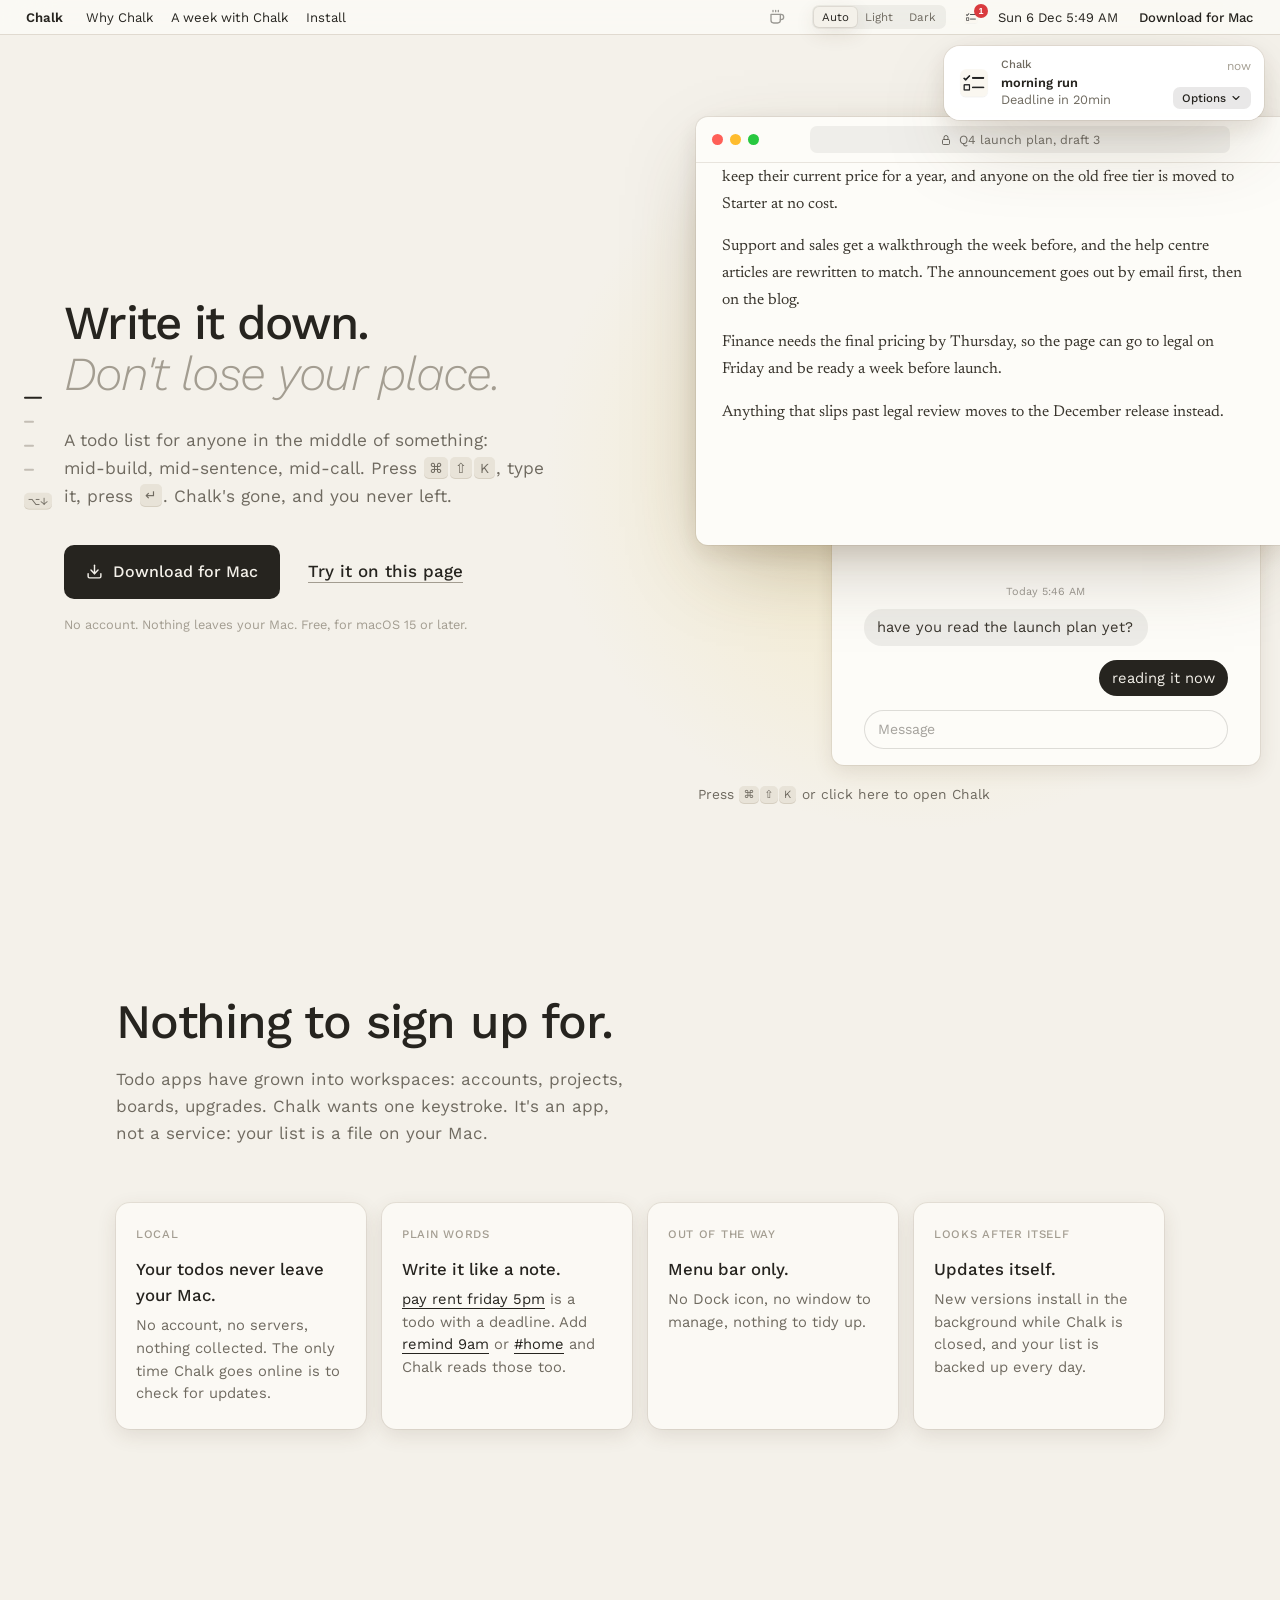
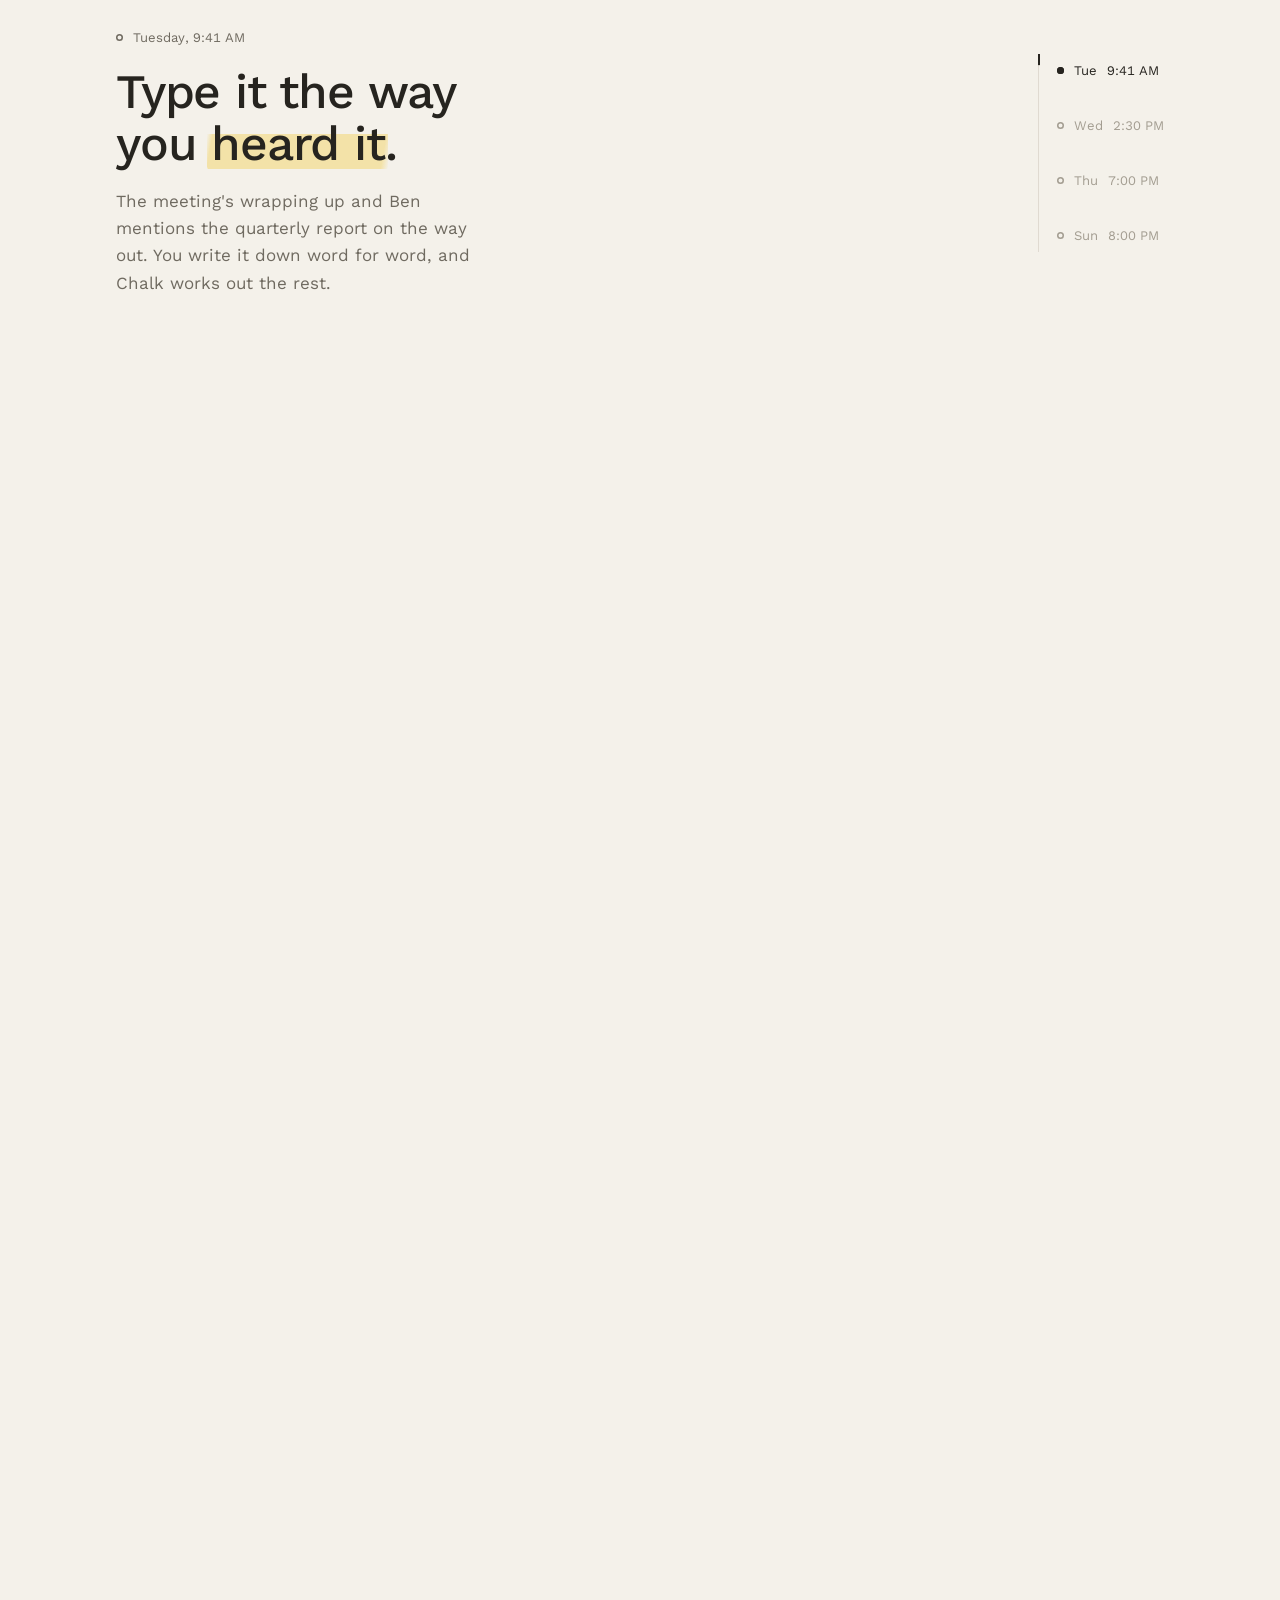
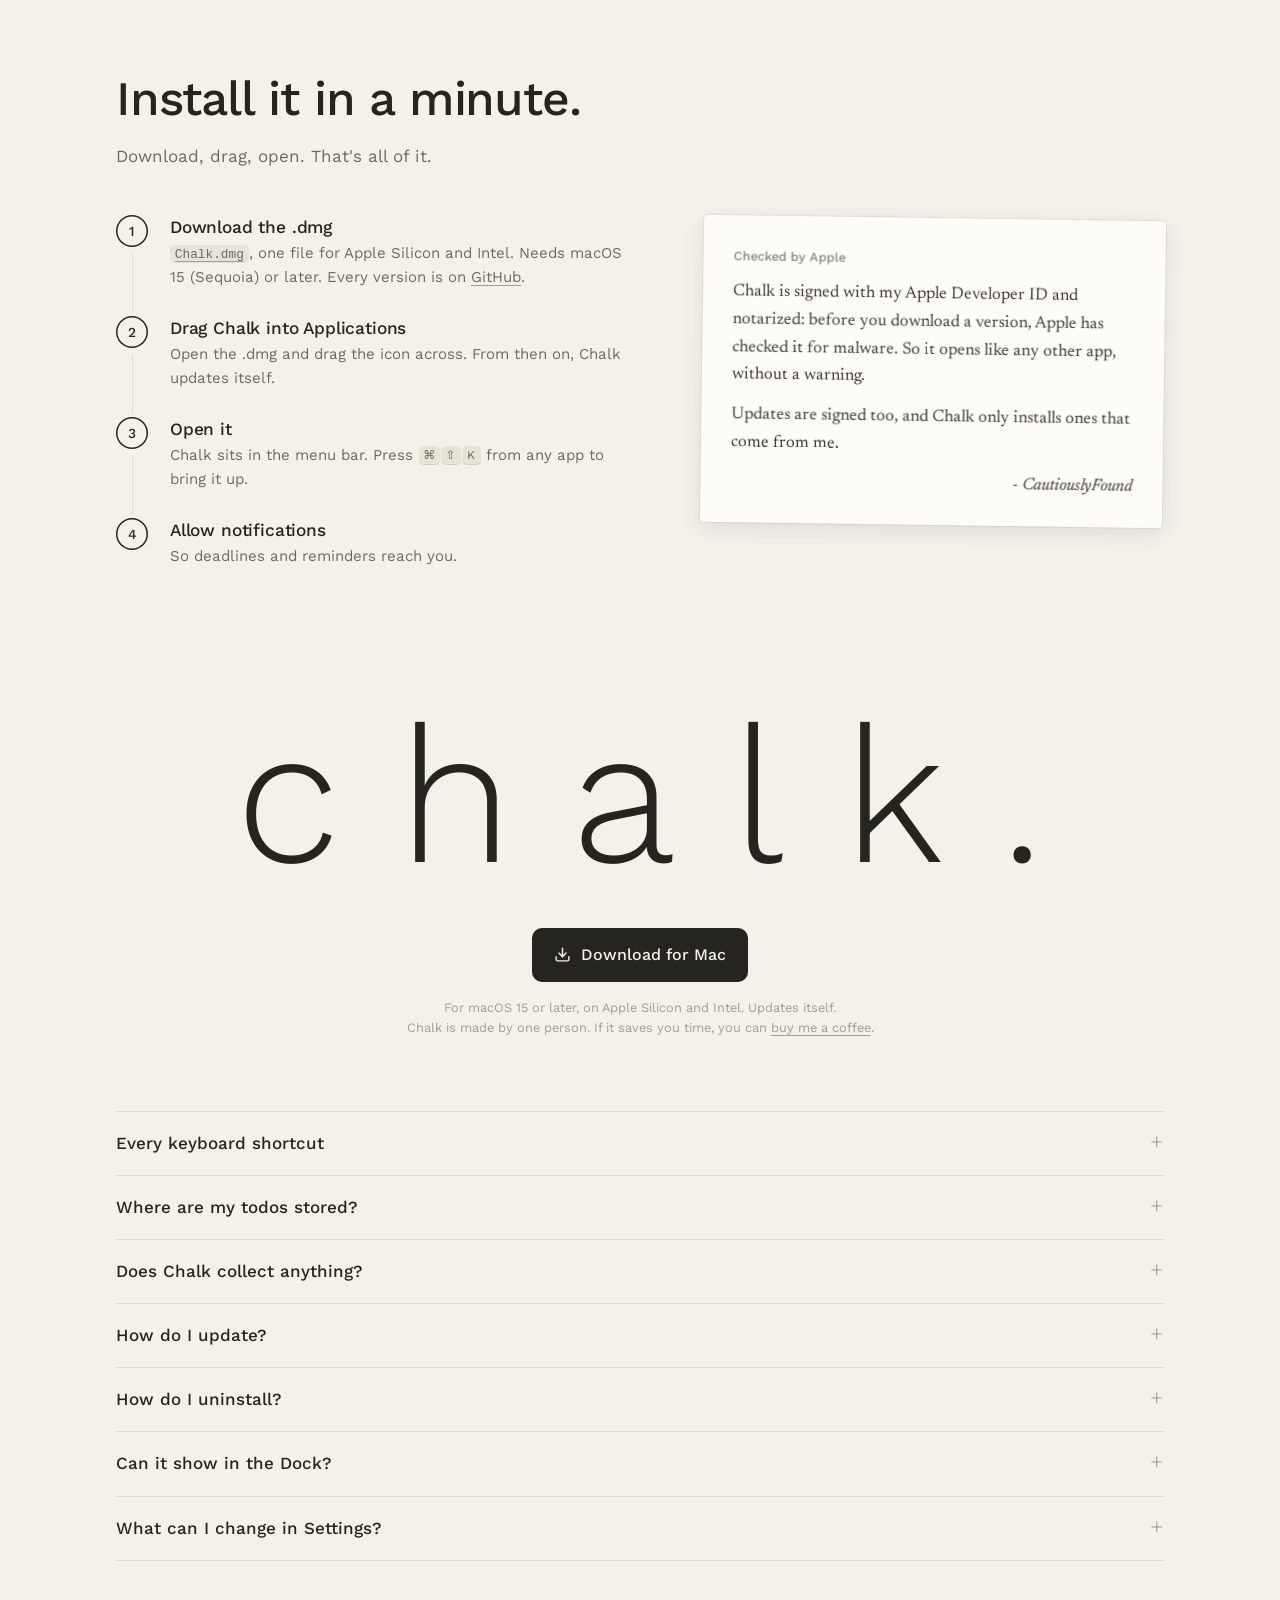
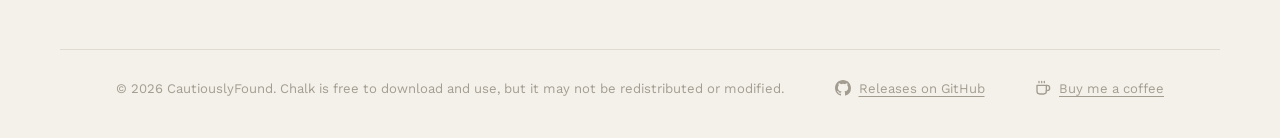
==== commit 47284b3e: "Website: share preview, phone handling, tighter week, smaller notifications" ====
--- a/docs/index.html
+++ b/docs/index.html
@@ -1 +1 @@
-<!doctype html> <html lang="en"> <head> <meta charset="utf-8"> <meta name="viewport" content="width=device-width, initial-scale=1"> <title>chalk. | a todo list that opens like Spotlight</title> <meta name="description" content="Chalk is a keyboard-first todo list for macOS. It lives in your menu bar, opens over whatever you're doing, and keeps everything on your Mac: no account, nothing to sync. Type a todo in plain words and get back to work."> <meta property="og:title" content="chalk."> <meta property="og:description" content="A keyboard-first todo list for macOS. Press ⌘⇧K, type it, press Enter, keep going."> <meta property="og:image" content="icon.png"> <link rel="icon" href="favicon.png"> <link rel="preconnect" href="https://fonts.googleapis.com"> <link rel="preconnect" href="https://fonts.gstatic.com" crossorigin> <link href="https://fonts.googleapis.com/css2?family=Work+Sans:ital,wght@0,300;0,400;0,500;0,600;1,300;1,400&family=Newsreader:ital,opsz,wght@0,6..72,400;1,6..72,400&display=swap" rel="stylesheet"> <link rel="stylesheet" href="style.css"> <script> // Appearance before first paint, so there's no flash of the wrong theme. try { const theme = localStorage.getItem("chalk-site-theme"); if (theme === "light" || theme === "dark") document.documentElement.dataset.theme = theme; } catch {} </script> </head> <body> <header class="menubar" id="menubar"> <a class="mb-app" href="#top">Chalk</a> <nav class="mb-menu" aria-label="Sections"> <a href="#detour">How it works</a> <a href="#why">Why Chalk</a> <a href="#one-line">A week with Chalk</a> <a href="#install">Install</a> </nav> <span class="mb-spacer"></span> <a class="tray coffee" href="https://ko-fi.com/cautiouslyfound" aria-label="Buy me a coffee, on Ko-fi" title="Buy me a coffee"><svg viewBox="0 0 24 24" width="16" height="16" aria-hidden="true"><path d="M17 8h1a4 4 0 1 1 0 8h-1"/><path d="M3 8h14v9a4 4 0 0 1-4 4H7a4 4 0 0 1-4-4Z"/><path d="M6 2v2M10 2v2M14 2v2"/></svg></a> <div class="appearance" role="radiogroup" aria-label="Appearance"> <button type="button" role="radio" data-theme-choice="system" title="Match system">Auto</button> <button type="button" role="radio" data-theme-choice="light">Light</button> <button type="button" role="radio" data-theme-choice="dark">Dark</button> </div> <button class="tray" id="tray" type="button" aria-label="Show or hide the Chalk panel (⌘⇧K)" title="⌘⇧K"> <img src="icon.png" alt=""> <span class="tray-badge" id="trayBadge" aria-label="overdue todos"></span> </button> <span class="mb-clock" id="clock"></span> <a class="mb-download" href="https://github.com/cautiously-founded/chalk-releases/releases/latest/download/Chalk.dmg">Download for Mac</a> </header> <div class="notif-stack" id="notifStack" aria-live="polite"></div> <template id="notifTemplate"> <div class="notif page-notif" role="status"> <img class="notif-icon" src="icon.png" alt=""> <div class="notif-body"> <p class="notif-top"><b>Chalk</b></p> <p class="notif-title"></p> <p class="notif-text"></p> </div> <div class="page-notif-side"> <time>now</time> <button type="button" class="notif-options" aria-haspopup="menu" aria-expanded="false">Options<svg viewBox="0 0 24 24" width="12" height="12" aria-hidden="true"><path d="m6 9 6 6 6-6"/></svg></button> </div> <ul class="notif-menu page-notif-menu" role="menu" hidden></ul> <button type="button" class="page-notif-close" aria-label="Dismiss notification">×</button> </div> </template> <nav class="rail" id="rail" aria-label="Jump to section"></nav> <main> <section class="hero" id="top" data-rail="Today 4:12 PM"> <div class="hero-copy"> <h1>Write it down.<br><span class="soft">Don't lose your place.</span></h1> <p class="lede">A todo list for anyone in the middle of something: mid‑build, mid‑sentence, mid‑call. Press <kbd>⌘</kbd><kbd>⇧</kbd><kbd>K</kbd>, type it, press <kbd>↵</kbd>. Chalk's gone, and you never left.</p> <div class="hero-cta"> <a class="btn" href="https://github.com/cautiously-founded/chalk-releases/releases/latest/download/Chalk.dmg"> <svg viewBox="0 0 24 24" width="17" height="17" aria-hidden="true"><path d="M12 15V3"/><path d="M21 15v4a2 2 0 0 1-2 2H5a2 2 0 0 1-2-2v-4"/><path d="m7 10 5 5 5-5"/></svg> Download for Mac </a> <button type="button" class="btn-text" id="tryIt">Try it on this page</button> </div> <p class="hero-note">No account. Nothing leaves your Mac. Free, for macOS 15 or later.</p> </div> <div class="stage" id="stage"> <div class="win-browser" aria-hidden="true"> <div class="browser-bar"> <span class="lights"><i></i><i></i><i></i></span> <span class="url"><svg viewBox="0 0 24 24" width="12" height="12"><rect x="5" y="11" width="14" height="10" rx="2"/><path d="M8 11V7a4 4 0 0 1 8 0v4"/></svg>Q4 launch plan, draft 3</span> </div> <div class="reading" id="reading"> <article> <p class="reading-kicker">Draft 3, for review</p> <h3>Q4 Launch Plan</h3> <p>The new plans go live on the first Monday of November. Existing customers keep their current price for a year, and anyone on the old free tier is moved to Starter at no cost.</p> <p>Support and sales get a walkthrough the week before, and the help centre articles are rewritten to match. The announcement goes out by email first, then on the blog.</p> <p><mark class="hi-x" id="readingMark">Finance needs the final pricing by Thursday, so the page can go to legal on Friday and be ready a week before launch.</mark></p> <p>Anything that slips past legal review moves to the December release instead.</p> </article> </div> </div> <div class="window"> <div class="window-bar"> <span class="lights" aria-hidden="true"><i></i><i></i><i></i></span> <span class="chat-who"><span class="avatar" aria-hidden="true">EW</span><span><b>Emma Walsh</b><small>Design</small></span></span> <button type="button" class="replay" id="replay" hidden>Replay</button> </div> <div class="chat" id="chat" aria-live="polite" aria-label="Conversation"></div> <div class="chat-compose" aria-hidden="true"><span id="composeText">Message</span></div> </div> <div class="notif hero-notif" id="heroNotif" aria-hidden="true"> <img class="notif-icon" src="icon.png" alt=""> <div class="notif-body"> <p class="notif-top"><b>Chalk</b><span>now</span></p> <p class="notif-title" id="heroNotifTitle"></p> <p class="notif-text" id="heroNotifText"></p> </div> </div> <div class="panel" id="panel" role="dialog" aria-label="Chalk, live demo"> <button type="button" class="panel-close" id="panelClose" aria-label="Hide Chalk" title="Hide (Esc)">×</button> <div class="panel-head"> <div class="field-wrap"> <div class="field-ghost" id="fieldGhost" aria-hidden="true"></div> <input id="field" class="field" type="text" readonly autocomplete="off" spellcheck="false" placeholder="Pick an example, or press ↵" aria-label="New todo, from the examples below"> </div> <div class="examples" id="examples" role="group" aria-label="Examples to add"></div> <div class="view-tabs" role="tablist" aria-label="View"> <button class="view-tab" role="tab" data-view="all">All</button> <button class="view-tab active" role="tab" data-view="day">Day</button> <button class="view-tab" role="tab" data-view="priority">Priority</button> <button class="view-tab" role="tab" data-view="tags">Tags</button> </div> </div> <div class="list-wrap"> <div class="list" id="list" tabindex="0" aria-label="Todos"></div> <div class="list-fade"></div> </div> <div class="cmdbar" aria-hidden="true"> <span class="cmd"><b>↵</b>Add</span> <span class="cmd"><b>↑↓</b>Move</span> <span class="cmd"><b>Space</b>Complete</span> <span class="cmd hide-sm"><b>⌘D</b>Delete</span> <span class="cmd"><b>Esc</b>Hide</span> </div> </div> <button class="summon" id="summon" type="button"> <span class="summon-open">Press <kbd>⌘</kbd><kbd>⇧</kbd><kbd>K</kbd> or click here to open Chalk</span> <span class="summon-close">Press <kbd>Esc</kbd> or click here to hide Chalk</span> </button> </div> </section> <section class="sec" id="detour" data-rail="How it works"> <div class="quick"> <div class="head"> <h2>In and out in <mark class="hi">one line</mark>.</h2> <p>Chalk opens over whatever you're doing, takes what you type, and closes. Your cursor never leaves the page you were on.</p> </div> <ol class="quick-steps"> <li><span class="qk"><kbd>⌘</kbd><kbd>⇧</kbd><kbd>K</kbd></span><span class="qt"><b>Chalk appears</b> on top of the app you're in.</span></li> <li><span class="qk qk-type">pay rent friday 5pm</span><span class="qt"><b>Type it</b> the way you'd say it.</span></li> <li><span class="qk"><kbd>↵</kbd></span><span class="qt"><b>It's saved and gone.</b> You're back mid-sentence.</span></li> </ol> </div> </section> <section class="sec" id="why" data-rail="Why Chalk"> <div class="why-wrap"> <div class="head"> <h2>Nothing to <mark class="hi">sign up</mark> for.</h2> <p>Todo apps have grown into workspaces: accounts, projects, boards, upgrades. Chalk wants one keystroke. It's an app, not a service: your list is a file on your Mac.</p> </div> <ul class="why-cards"> <li><span class="why-k">Local</span><span class="qt"><b>Your todos never leave your Mac.</b> No account, no servers, nothing collected. The only time Chalk goes online is to check for updates.</span></li> <li><span class="why-k">Fast</span><span class="qt"><b>One keystroke in, one out.</b> It opens over whatever you're doing and is gone the moment you press <kbd>↵</kbd> or <kbd>Esc</kbd>.</span></li> <li><span class="why-k">Out of the way</span><span class="qt"><b>Menu bar only.</b> No Dock icon, no window to manage, nothing to tidy up.</span></li> <li><span class="why-k">Looks after itself</span><span class="qt"><b>Updates itself.</b> New versions install in the background while Chalk is closed, and your list is backed up every day.</span></li> </ul> </div> </section> <section class="sec week" id="one-line" data-rail="A week"> <div class="week-pin"> <div class="week-bar"> <div class="week-days" role="tablist" aria-label="Days"> <button type="button" class="week-day" role="tab" aria-controls="tuesday" data-slide="0">Tue<span class="week-time"> 9:41 AM</span></button> <button type="button" class="week-day" role="tab" aria-controls="scratchpad" data-slide="1">Wed<span class="week-time"> 2:30 PM</span></button> <button type="button" class="week-day" role="tab" aria-controls="thursday" data-slide="2">Thu<span class="week-time"> 7:00 PM</span></button> <button type="button" class="week-day" role="tab" aria-controls="sunday" data-slide="3">Sun<span class="week-time"> 8:00 PM</span></button> </div> </div> <div class="week-track" id="weekTrack" aria-label="A week with Chalk"> <div class="week-slide" id="tuesday" role="tabpanel" aria-roledescription="slide" aria-label="Tuesday, 1 of 4"> <div class="split"> <div class="head"> <p class="stamp">Tuesday, 9:41 AM</p> <h2>Type it the way you <mark class="hi">heard it</mark>.</h2> <p>The meeting's wrapping up and Ben mentions the quarterly report on the way out. You write it down word for word, and Chalk works out the rest.</p> </div> <div class="anatomy" id="anatomy"> <p class="a-field" aria-label="quarterly report monday 9am remind sunday 8pm p2 #work">quarterly report <span class="a-cmd hl k-deadline" data-k="deadline">monday 9am</span> <span class="a-cmd hl k-reminder" data-k="reminder">remind sunday 8pm</span> <span class="a-cmd hl k-priority" data-k="priority">p2</span> <span class="a-cmd hl k-tag" data-k="tag">#work</span></p> <p class="a-legend" aria-hidden="true"><span data-k="deadline">deadline</span><span data-k="reminder">reminder</span><span data-k="priority">priority</span><span data-k="tag">tag</span></p> <div class="row-host" id="anatomyRow"></div> </div> </div> </div> <div class="week-slide" id="scratchpad" role="tabpanel" aria-roledescription="slide" aria-label="Wednesday, 2 of 4"> <div class="pad-split"> <div class="head"> <p class="stamp">Wednesday, 2:30 PM</p> <h2>Some things aren't <mark class="hi">todos</mark>.</h2> <p>Your landlord is reading out the plumber's number on the phone. There's a notepad beside your list for that, and it saves as you type. Try it.</p> </div> <div class="pad" id="pad"> <div class="pad-head"><span>Scratchpad</span><span class="pad-saved" id="padSaved"></span></div> <textarea id="padText" spellcheck="false" aria-label="Scratchpad" placeholder="Jot something down..."></textarea> </div> </div> </div> <div class="week-slide" id="thursday" role="tabpanel" aria-roledescription="slide" aria-label="Thursday, 3 of 4"> <div class="split"> <div class="head"> <p class="stamp">Thursday, 7:00 PM</p> <h2>It reminds you <mark class="hi">before</mark> it's late.</h2> <p>Remember the slides Emma mentioned? You told Chalk to remind you Thursday night. Dinner's done, and there they are, with a day to spare.</p> </div> <div class="notif-host"> <div class="notif notif-open"> <img class="notif-icon" src="icon.png" alt=""> <div class="notif-body"> <p class="notif-top"><b>Chalk</b><span>now</span></p> <p class="notif-title">design review slides</p> <p class="notif-text">Reminder. Due Fri 5:00pm</p> </div> <span class="notif-options" aria-hidden="true">Options<svg viewBox="0 0 24 24" width="12" height="12"><path d="m6 9 6 6 6-6"/></svg></span> </div> <ul class="notif-menu" aria-label="Notification buttons"> <li>Complete</li> <li>Remind me in 15 min</li> <li>Remind me in 30 min</li> <li>Remind me in 1 hour</li> </ul> <div class="notif notif-later" aria-hidden="true"> <img class="notif-icon" src="icon.png" alt=""> <div class="notif-body"> <p class="notif-top"><b>Chalk</b><span>Fri 4:30 PM</span></p> <p class="notif-title">design review slides</p> <p class="notif-text">Due in 30 minutes</p> </div> </div> <p class="notif-note">Complete it or push it back from the notification, without opening Chalk. Once a deadline has passed, it offers to extend it instead. Alerts come at the deadline, a set time before, or both: you pick in Settings.</p> </div> </div> </div> <div class="week-slide" id="sunday" role="tabpanel" aria-roledescription="slide" aria-label="Sunday, 4 of 4"> <div class="split"> <div class="head"> <p class="stamp">Sunday, 8:00 PM</p> <h2>Next week, <mark class="hi">sorted</mark>.</h2> <p>Tuesday's reminder goes off: the quarterly report is due in the morning. Day view lines the week up for you, and rent has already come back round on its own.</p> </div> <div class="week-panel" id="sundayList"></div> </div> </div> </div> </div> </section> <section class="sec" id="install" data-rail="Install"> <div class="head"> <h2>Install it in a <mark class="hi">minute</mark>.</h2> <p>Download, drag, open. That's all of it.</p> </div> <div class="install"> <ol class="steps"> <li><h3>Download the .dmg</h3><p><a href="https://github.com/cautiously-founded/chalk-releases/releases/latest/download/Chalk.dmg"><code>Chalk.dmg</code></a>, one file for Apple Silicon and Intel. Needs macOS 15 (Sequoia) or later. Every version is on <a href="https://github.com/cautiously-founded/chalk-releases/releases">GitHub</a>.</p></li> <li><h3>Drag Chalk into Applications</h3><p>Open the .dmg and drag the icon across. From then on, Chalk updates itself.</p></li> <li><h3>Open it</h3><p>Chalk sits in the menu bar. Press <kbd>⌘</kbd><kbd>⇧</kbd><kbd>K</kbd> from any app to bring it up.</p></li> <li><h3>Allow notifications</h3><p>So deadlines and reminders reach you.</p></li> </ol> <aside class="letter"> <p class="letter-head">Checked by Apple</p> <p>Chalk is signed with my Apple Developer ID and notarized: before you download a version, Apple has checked it for malware. So it opens like any other app, without a warning.</p> <p>Updates are signed too, and Chalk only installs ones that come from me.</p> <p class="letter-sign">CautiouslyFound</p> </aside> </div> <div class="close"> <p class="close-mark wordmark" aria-hidden="true">chalk.</p> <a class="btn" href="https://github.com/cautiously-founded/chalk-releases/releases/latest/download/Chalk.dmg"> <svg viewBox="0 0 24 24" width="17" height="17" aria-hidden="true"><path d="M12 15V3"/><path d="M21 15v4a2 2 0 0 1-2 2H5a2 2 0 0 1-2-2v-4"/><path d="m7 10 5 5 5-5"/></svg> Download for Mac </a> <p class="hero-note">For macOS 15 or later, on Apple Silicon and Intel. Updates itself.<br>Chalk is made by one person. If it saves you time, you can <a href="https://ko-fi.com/cautiouslyfound">buy me a coffee</a>.</p> </div> <div class="faq"> <details class="all-keys"><summary>Every keyboard shortcut</summary><div class="keys" id="keysTable"></div></details> <details><summary>Where are my todos stored?</summary><p>On your Mac, in a local database, with a backup made every day. No account, nothing to sign in to, and nothing is sent anywhere. The folder is <code>~/Library/Application Support/com.cautiouslyfound.chalk</code> (the backups are in <code>Backups</code> inside it).</p></details> <details><summary>Does Chalk collect anything?</summary><p>No. There's no analytics and no account. The only thing Chalk sends is a daily request to GitHub to check for an update, which, like visiting any website, shows GitHub your IP address.</p></details> <details><summary>How do I update?</summary><p>You don't need to. Once a day Chalk checks for a new version and installs it in the background, while it's closed, and your todos and settings are kept. To check now, choose <b>Check for Updates…</b> from its menu bar icon. On a Mac where another account installed Chalk, updating needs an administrator's password, and Chalk tells you why first. Coming from Chalk 3? The first time Chalk 4 opens, it brings your todos, reminders, settings and scratchpad over by itself.</p></details> <details><summary>How do I uninstall?</summary><p>Quit Chalk from its menu bar icon and delete it from Applications. To remove your todos and settings too, delete the folder above (and <code>com.cautiouslyfound.chalkv3</code> next to it, if you used Chalk 3).</p></details> <details><summary>Can it show in the Dock?</summary><p>By default it lives only in the menu bar. Turn on <b>Show in Dock</b> in Settings (<kbd>⌘S</kbd>) and it appears in the Dock and <kbd>⌘Tab</kbd> too.</p></details> <details><summary>What can I change in Settings?</summary><p>Appearance (system, light or dark), font size from 12 to 20px, when deadline notifications arrive (at the deadline, a set time before, both, or none), notification sound, command highlighting, the shortcut hints in the footer, showing in the Dock, launching at login, and the two shortcuts that work from any app.</p></details> </div> </section> </main> <footer class="foot"> <p>© 2026 CautiouslyFound. Chalk is free to download and use, but it may not be redistributed or modified.</p> <a class="gh-link" href="https://github.com/cautiously-founded/chalk-releases"> <svg viewBox="0 0 16 16" width="16" height="16" aria-hidden="true" fill="currentColor"><path d="M8 0C3.58 0 0 3.58 0 8c0 3.54 2.29 6.53 5.47 7.59.4.07.55-.17.55-.38 0-.19-.01-.82-.01-1.49-2.01.37-2.53-.49-2.69-.94-.09-.23-.48-.94-.82-1.13-.28-.15-.68-.52-.01-.53.63-.01 1.08.58 1.23.82.72 1.21 1.87.87 2.33.66.07-.52.28-.87.51-1.07-1.78-.2-3.64-.89-3.64-3.95 0-.87.31-1.59.82-2.15-.08-.2-.36-1.02.08-2.12 0 0 .67-.21 2.2.82a7.6 7.6 0 0 1 4 0c1.53-1.04 2.2-.82 2.2-.82.44 1.1.16 1.92.08 2.12.51.56.82 1.27.82 2.15 0 3.07-1.87 3.75-3.65 3.95.29.25.54.73.54 1.48 0 1.07-.01 1.93-.01 2.2 0 .21.15.46.55.38A8.01 8.01 0 0 0 16 8c0-4.42-3.58-8-8-8Z"/></svg> Releases on GitHub</a> <a class="gh-link" href="https://ko-fi.com/cautiouslyfound"><svg viewBox="0 0 24 24" width="16" height="16" aria-hidden="true" fill="none" stroke="currentColor" stroke-width="2" stroke-linecap="round" stroke-linejoin="round"><path d="M17 8h1a4 4 0 1 1 0 8h-1"/><path d="M3 8h14v9a4 4 0 0 1-4 4H7a4 4 0 0 1-4-4Z"/><path d="M6 2v2M10 2v2M14 2v2"/></svg> Buy me a coffee</a> </footer> <script src="app.js"></script> </body> </html>
+<!doctype html> <html lang="en"> <head> <meta charset="utf-8"> <meta name="viewport" content="width=device-width, initial-scale=1"> <title>chalk. | a todo list that opens like Spotlight</title> <meta name="description" content="Chalk is a keyboard-first todo list for macOS. It lives in your menu bar, opens over whatever you're doing, and keeps everything on your Mac: no account, nothing to sync. Type a todo in plain words and get back to work."> <meta property="og:type" content="website"> <meta property="og:url" content="https://cautiously-founded.github.io/chalk-releases/"> <meta property="og:site_name" content="Chalk"> <meta property="og:title" content="Chalk: a todo list for Mac that opens like Spotlight"> <meta property="og:description" content="Press ⌘⇧K, type it the way you'd say it, press Enter, and you're back where you were. Free, no account, nothing leaves your Mac."> <meta property="og:image" content="https://cautiously-founded.github.io/chalk-releases/og.png"> <meta property="og:image:width" content="1200"> <meta property="og:image:height" content="630"> <meta property="og:image:alt" content="Chalk's panel open over a document, with a list of todos and their deadlines"> <meta name="twitter:card" content="summary_large_image"> <link rel="icon" href="favicon.png"> <link rel="preconnect" href="https://fonts.googleapis.com"> <link rel="preconnect" href="https://fonts.gstatic.com" crossorigin> <link href="https://fonts.googleapis.com/css2?family=Work+Sans:ital,wght@0,300;0,400;0,500;0,600;1,300;1,400&family=Newsreader:ital,opsz,wght@0,6..72,400;1,6..72,400&display=swap" rel="stylesheet"> <link rel="stylesheet" href="style.css"> <script> // Appearance before first paint, so there's no flash of the wrong theme. try { const theme = localStorage.getItem("chalk-site-theme"); if (theme === "light" || theme === "dark") document.documentElement.dataset.theme = theme; } catch {} </script> </head> <body> <header class="menubar" id="menubar"> <a class="mb-app" href="#top">Chalk</a> <nav class="mb-menu" aria-label="Sections"> <a href="#why">Why Chalk</a> <a href="#one-line">A week with Chalk</a> <a href="#install">Install</a> </nav> <span class="mb-spacer"></span> <a class="tray coffee" href="https://ko-fi.com/cautiouslyfound" aria-label="Buy me a coffee, on Ko-fi" title="Buy me a coffee"><svg viewBox="0 0 24 24" width="16" height="16" aria-hidden="true"><path d="M17 8h1a4 4 0 1 1 0 8h-1"/><path d="M3 8h14v9a4 4 0 0 1-4 4H7a4 4 0 0 1-4-4Z"/><path d="M6 2v2M10 2v2M14 2v2"/></svg></a> <div class="appearance" role="radiogroup" aria-label="Appearance"> <button type="button" role="radio" data-theme-choice="system" title="Match system">Auto</button> <button type="button" role="radio" data-theme-choice="light">Light</button> <button type="button" role="radio" data-theme-choice="dark">Dark</button> </div> <button class="tray" id="tray" type="button" aria-label="Show or hide the Chalk panel (⌘⇧K)" title="⌘⇧K"> <img src="icon.png" alt=""> <span class="tray-badge" id="trayBadge" aria-label="overdue todos"></span> </button> <span class="mb-clock" id="clock"></span> <a class="mb-download" href="#download">Download for Mac</a> </header> <div class="notif-stack" id="notifStack" aria-live="polite"></div> <template id="notifTemplate"> <div class="notif page-notif" role="status"> <img class="notif-icon" src="icon.png" alt=""> <div class="notif-body"> <p class="notif-top"><b>Chalk</b></p> <p class="notif-title"></p> <p class="notif-text"></p> </div> <div class="page-notif-side"> <time>now</time> <button type="button" class="notif-options" aria-haspopup="menu" aria-expanded="false">Options<svg viewBox="0 0 24 24" width="12" height="12" aria-hidden="true"><path d="m6 9 6 6 6-6"/></svg></button> </div> <ul class="notif-menu page-notif-menu" role="menu" hidden></ul> <button type="button" class="page-notif-close" aria-label="Dismiss notification">×</button> </div> </template> <nav class="rail" id="rail" aria-label="Jump to section"></nav> <main> <section class="hero" id="top" data-rail="Today 4:12 PM"> <div class="hero-copy"> <h1>Write it down.<br><span class="soft">Don't lose your place.</span></h1> <p class="lede">A todo list for anyone in the middle of something: mid‑build, mid‑sentence, mid‑call. Press <kbd>⌘</kbd><kbd>⇧</kbd><kbd>K</kbd>, type it, press <span class="nowrap"><kbd>↵</kbd>.</span> Chalk's gone, and you never left.</p> <div class="hero-cta"> <a class="btn" href="https://github.com/cautiously-founded/chalk-releases/releases/latest/download/Chalk.dmg"> <svg viewBox="0 0 24 24" width="17" height="17" aria-hidden="true"><path d="M12 15V3"/><path d="M21 15v4a2 2 0 0 1-2 2H5a2 2 0 0 1-2-2v-4"/><path d="m7 10 5 5 5-5"/></svg> Download for Mac </a> <button type="button" class="btn-text" id="tryIt">Try it on this page</button> </div> <p class="hero-note">No account. Nothing leaves your Mac. Free, for macOS 15 or later.</p> </div> <div class="stage" id="stage"> <div class="win-browser" aria-hidden="true"> <div class="browser-bar"> <span class="lights"><i></i><i></i><i></i></span> <span class="url"><svg viewBox="0 0 24 24" width="12" height="12"><rect x="5" y="11" width="14" height="10" rx="2"/><path d="M8 11V7a4 4 0 0 1 8 0v4"/></svg>Q4 launch plan, draft 3</span> </div> <div class="reading" id="reading"> <article> <p class="reading-kicker">Draft 3, for review</p> <h3>Q4 Launch Plan</h3> <p>The new plans go live on the first Monday of November. Existing customers keep their current price for a year, and anyone on the old free tier is moved to Starter at no cost.</p> <p>Support and sales get a walkthrough the week before, and the help centre articles are rewritten to match. The announcement goes out by email first, then on the blog.</p> <p><mark class="hi-x" id="readingMark">Finance needs the final pricing by Thursday, so the page can go to legal on Friday and be ready a week before launch.</mark></p> <p>Anything that slips past legal review moves to the December release instead.</p> </article> </div> </div> <div class="window"> <div class="window-bar"> <span class="lights" aria-hidden="true"><i></i><i></i><i></i></span> <span class="chat-who"><span class="avatar" aria-hidden="true">EW</span><span><b>Emma Walsh</b><small>Design</small></span></span> <button type="button" class="replay" id="replay" hidden>Replay</button> </div> <div class="chat" id="chat" aria-live="polite" aria-label="Conversation"></div> <div class="chat-compose" aria-hidden="true"><span id="composeText">Message</span></div> </div> <div class="notif hero-notif" id="heroNotif" aria-hidden="true"> <img class="notif-icon" src="icon.png" alt=""> <div class="notif-body"> <p class="notif-top"><b>Chalk</b><span>now</span></p> <p class="notif-title" id="heroNotifTitle"></p> <p class="notif-text" id="heroNotifText"></p> </div> </div> <div class="panel" id="panel" role="dialog" aria-label="Chalk, live demo"> <button type="button" class="panel-close" id="panelClose" aria-label="Hide Chalk" title="Hide (Esc)">×</button> <div class="panel-head"> <div class="field-wrap"> <div class="field-ghost" id="fieldGhost" aria-hidden="true"></div> <input id="field" class="field" type="text" readonly autocomplete="off" spellcheck="false" placeholder="Pick an example, or press ↵" aria-label="New todo, from the examples below"> </div> <div class="examples" id="examples" role="group" aria-label="Examples to add"></div> <div class="view-tabs" role="tablist" aria-label="View"> <button class="view-tab" role="tab" data-view="all">All</button> <button class="view-tab active" role="tab" data-view="day">Day</button> <button class="view-tab" role="tab" data-view="priority">Priority</button> <button class="view-tab" role="tab" data-view="tags">Tags</button> </div> </div> <div class="list-wrap"> <div class="list" id="list" tabindex="0" aria-label="Todos"></div> <div class="list-fade"></div> </div> <div class="cmdbar" aria-hidden="true"> <span class="cmd"><b>↵</b>Add</span> <span class="cmd"><b>↑↓</b>Move</span> <span class="cmd"><b>Space</b>Complete</span> <span class="cmd hide-sm"><b>⌘D</b>Delete</span> <span class="cmd"><b>Esc</b>Hide</span> </div> </div> <button class="summon" id="summon" type="button"> <span class="summon-open">Press <kbd>⌘</kbd><kbd>⇧</kbd><kbd>K</kbd> or click here to open Chalk</span> <span class="summon-close">Press <kbd>Esc</kbd> or click here to hide Chalk</span> </button> </div> </section> <section class="sec" id="why" data-rail="Why Chalk"> <div class="why-wrap"> <div class="head"> <h2>Nothing to <mark class="hi">sign up</mark> for.</h2> <p>Todo apps have grown into workspaces: accounts, projects, boards, upgrades. Chalk wants one keystroke. It's an app, not a service: your list is a file on your Mac.</p> </div> <ul class="why-cards"> <li><span class="why-k">Local</span><span class="qt"><b>Your todos never leave your Mac.</b> No account, no servers, nothing collected. The only time Chalk goes online is to check for updates.</span></li> <li><span class="why-k">Plain words</span><span class="qt"><b>Write it like a note.</b> <span class="why-say">pay rent friday 5pm</span> is a todo with a deadline. Add <span class="why-say">remind 9am</span> or <span class="why-say">#home</span> and Chalk reads those too.</span></li> <li><span class="why-k">Out of the way</span><span class="qt"><b>Menu bar only.</b> No Dock icon, no window to manage, nothing to tidy up.</span></li> <li><span class="why-k">Looks after itself</span><span class="qt"><b>Updates itself.</b> New versions install in the background while Chalk is closed, and your list is backed up every day.</span></li> </ul> </div> </section> <section class="sec week" id="one-line" data-rail="A week"> <div class="week-pin"> <div class="week-bar"> <div class="week-days" role="tablist" aria-label="Days"> <button type="button" class="week-day" role="tab" aria-controls="tuesday" data-slide="0">Tue<span class="week-time"> 9:41 AM</span></button> <button type="button" class="week-day" role="tab" aria-controls="scratchpad" data-slide="1">Wed<span class="week-time"> 2:30 PM</span></button> <button type="button" class="week-day" role="tab" aria-controls="thursday" data-slide="2">Thu<span class="week-time"> 7:00 PM</span></button> <button type="button" class="week-day" role="tab" aria-controls="sunday" data-slide="3">Sun<span class="week-time"> 8:00 PM</span></button> </div> </div> <div class="week-track" id="weekTrack" aria-label="A week with Chalk"> <div class="week-slide" id="tuesday" role="tabpanel" aria-roledescription="slide" aria-label="Tuesday, 1 of 4"> <div class="split"> <div class="head"> <p class="stamp">Tuesday, 9:41 AM</p> <h2>Type it the way you <mark class="hi">heard it</mark>.</h2> <p>The meeting's wrapping up and Ben mentions the quarterly report on the way out. You write it down word for word, and Chalk works out the rest.</p> </div> <div class="anatomy" id="anatomy"> <p class="a-field" aria-label="quarterly report monday 9am remind sunday 8pm p2 #work">quarterly report <span class="a-cmd hl k-deadline" data-k="deadline">monday 9am</span> <span class="a-cmd hl k-reminder" data-k="reminder">remind sunday 8pm</span> <span class="a-cmd hl k-priority" data-k="priority">p2</span> <span class="a-cmd hl k-tag" data-k="tag">#work</span></p> <p class="a-legend" aria-hidden="true"><span data-k="deadline">deadline</span><span data-k="reminder">reminder</span><span data-k="priority">priority</span><span data-k="tag">tag</span></p> <div class="row-host" id="anatomyRow"></div> </div> </div> </div> <div class="week-slide" id="scratchpad" role="tabpanel" aria-roledescription="slide" aria-label="Wednesday, 2 of 4"> <div class="pad-split"> <div class="head"> <p class="stamp">Wednesday, 2:30 PM</p> <h2>Some things aren't <mark class="hi">todos</mark>.</h2> <p>Your landlord is reading out the plumber's number on the phone. There's a notepad beside your list for that, and it saves as you type. Try it.</p> </div> <div class="pad" id="pad"> <div class="pad-head"><span>Scratchpad</span><span class="pad-saved" id="padSaved"></span></div> <textarea id="padText" spellcheck="false" aria-label="Scratchpad" placeholder="Jot something down..."></textarea> </div> </div> </div> <div class="week-slide" id="thursday" role="tabpanel" aria-roledescription="slide" aria-label="Thursday, 3 of 4"> <div class="split"> <div class="head"> <p class="stamp">Thursday, 7:00 PM</p> <h2>It reminds you <mark class="hi">before</mark> it's late.</h2> <p>Remember the slides Emma mentioned? You told Chalk to remind you Thursday night. Dinner's done, and there they are, with a day to spare.</p> </div> <div class="notif-host"> <div class="notif notif-open"> <img class="notif-icon" src="icon.png" alt=""> <div class="notif-body"> <p class="notif-top"><b>Chalk</b><span>now</span></p> <p class="notif-title">design review slides</p> <p class="notif-text">Reminder. Due Fri 5:00pm</p> </div> <span class="notif-options" aria-hidden="true">Options<svg viewBox="0 0 24 24" width="12" height="12"><path d="m6 9 6 6 6-6"/></svg></span> </div> <ul class="notif-menu" aria-label="Notification buttons"> <li>Complete</li> <li>Remind me in 15 min</li> <li>Remind me in 30 min</li> <li>Remind me in 1 hour</li> </ul> <div class="notif notif-later" aria-hidden="true"> <img class="notif-icon" src="icon.png" alt=""> <div class="notif-body"> <p class="notif-top"><b>Chalk</b><span>Fri 4:30 PM</span></p> <p class="notif-title">design review slides</p> <p class="notif-text">Due in 30 minutes</p> </div> </div> <p class="notif-note">Complete it or push it back from the notification, without opening Chalk. Once a deadline has passed, it offers to extend it instead. Alerts come at the deadline, a set time before, or both: you pick in Settings.</p> </div> </div> </div> <div class="week-slide" id="sunday" role="tabpanel" aria-roledescription="slide" aria-label="Sunday, 4 of 4"> <div class="split"> <div class="head"> <p class="stamp">Sunday, 8:00 PM</p> <h2>Next week, <mark class="hi">sorted</mark>.</h2> <p>Tuesday's reminder goes off: the quarterly report is due in the morning. Day view lines the week up for you, and rent has already come back round on its own.</p> </div> <div class="week-panel" id="sundayList"></div> </div> </div> </div> </div> </section> <section class="sec" id="install" data-rail="Install"> <div class="head"> <h2>Install it in a <mark class="hi">minute</mark>.</h2> <p>Download, drag, open. That's all of it.</p> </div> <div class="install"> <ol class="steps"> <li><h3>Download the .dmg</h3><p><a href="https://github.com/cautiously-founded/chalk-releases/releases/latest/download/Chalk.dmg"><code>Chalk.dmg</code></a>, one file for Apple Silicon and Intel. Needs macOS 15 (Sequoia) or later. Every version is on <a href="https://github.com/cautiously-founded/chalk-releases/releases">GitHub</a>.</p></li> <li><h3>Drag Chalk into Applications</h3><p>Open the .dmg and drag the icon across. From then on, Chalk updates itself.</p></li> <li><h3>Open it</h3><p>Chalk sits in the menu bar. Press <kbd>⌘</kbd><kbd>⇧</kbd><kbd>K</kbd> from any app to bring it up.</p></li> <li><h3>Allow notifications</h3><p>So deadlines and reminders reach you.</p></li> </ol> <aside class="letter"> <p class="letter-head">Checked by Apple</p> <p>Chalk is signed with my Apple Developer ID and notarized: before you download a version, Apple has checked it for malware. So it opens like any other app, without a warning.</p> <p>Updates are signed too, and Chalk only installs ones that come from me.</p> <p class="letter-sign">CautiouslyFound</p> </aside> </div> <div class="close" id="download"> <p class="close-mark wordmark" aria-hidden="true">chalk.</p> <a class="btn" href="https://github.com/cautiously-founded/chalk-releases/releases/latest/download/Chalk.dmg"> <svg viewBox="0 0 24 24" width="17" height="17" aria-hidden="true"><path d="M12 15V3"/><path d="M21 15v4a2 2 0 0 1-2 2H5a2 2 0 0 1-2-2v-4"/><path d="m7 10 5 5 5-5"/></svg> Download for Mac </a> <p class="hero-note">For macOS 15 or later, on Apple Silicon and Intel. Updates itself.<br>Chalk is made by one person. If it saves you time, you can <a href="https://ko-fi.com/cautiouslyfound">buy me a coffee</a>.</p> </div> <div class="faq"> <details class="all-keys"><summary>Every keyboard shortcut</summary><div class="keys" id="keysTable"></div></details> <details><summary>Where are my todos stored?</summary><p>On your Mac, in a local database, with a backup made every day. No account, nothing to sign in to, and nothing is sent anywhere. The folder is <code>~/Library/Application Support/com.cautiouslyfound.chalk</code> (the backups are in <code>Backups</code> inside it).</p></details> <details><summary>Does Chalk collect anything?</summary><p>No. There's no analytics and no account. The only thing Chalk sends is a daily request to GitHub to check for an update, which, like visiting any website, shows GitHub your IP address.</p></details> <details><summary>How do I update?</summary><p>You don't need to. Once a day Chalk checks for a new version and installs it in the background, while it's closed, and your todos and settings are kept. To check now, choose <b>Check for Updates…</b> from its menu bar icon. On a Mac where another account installed Chalk, updating needs an administrator's password, and Chalk tells you why first. Coming from Chalk 3? The first time Chalk 4 opens, it brings your todos, reminders, settings and scratchpad over by itself.</p></details> <details><summary>How do I uninstall?</summary><p>Quit Chalk from its menu bar icon and delete it from Applications. To remove your todos and settings too, delete the folder above (and <code>com.cautiouslyfound.chalkv3</code> next to it, if you used Chalk 3).</p></details> <details><summary>Can it show in the Dock?</summary><p>By default it lives only in the menu bar. Turn on <b>Show in Dock</b> in Settings (<kbd>⌘S</kbd>) and it appears in the Dock and <kbd>⌘Tab</kbd> too.</p></details> <details><summary>What can I change in Settings?</summary><p>Appearance (system, light or dark), font size from 12 to 20px, when deadline notifications arrive (at the deadline, a set time before, both, or none), notification sound, command highlighting, the shortcut hints in the footer, showing in the Dock, launching at login, and the two shortcuts that work from any app.</p></details> </div> </section> </main> <footer class="foot"> <p>© 2026 CautiouslyFound. Chalk is free to download and use, but it may not be redistributed or modified.</p> <a class="gh-link" href="https://github.com/cautiously-founded/chalk-releases"> <svg viewBox="0 0 16 16" width="16" height="16" aria-hidden="true" fill="currentColor"><path d="M8 0C3.58 0 0 3.58 0 8c0 3.54 2.29 6.53 5.47 7.59.4.07.55-.17.55-.38 0-.19-.01-.82-.01-1.49-2.01.37-2.53-.49-2.69-.94-.09-.23-.48-.94-.82-1.13-.28-.15-.68-.52-.01-.53.63-.01 1.08.58 1.23.82.72 1.21 1.87.87 2.33.66.07-.52.28-.87.51-1.07-1.78-.2-3.64-.89-3.64-3.95 0-.87.31-1.59.82-2.15-.08-.2-.36-1.02.08-2.12 0 0 .67-.21 2.2.82a7.6 7.6 0 0 1 4 0c1.53-1.04 2.2-.82 2.2-.82.44 1.1.16 1.92.08 2.12.51.56.82 1.27.82 2.15 0 3.07-1.87 3.75-3.65 3.95.29.25.54.73.54 1.48 0 1.07-.01 1.93-.01 2.2 0 .21.15.46.55.38A8.01 8.01 0 0 0 16 8c0-4.42-3.58-8-8-8Z"/></svg> Releases on GitHub</a> <a class="gh-link" href="https://ko-fi.com/cautiouslyfound"><svg viewBox="0 0 24 24" width="16" height="16" aria-hidden="true" fill="none" stroke="currentColor" stroke-width="2" stroke-linecap="round" stroke-linejoin="round"><path d="M17 8h1a4 4 0 1 1 0 8h-1"/><path d="M3 8h14v9a4 4 0 0 1-4 4H7a4 4 0 0 1-4-4Z"/><path d="M6 2v2M10 2v2M14 2v2"/></svg> Buy me a coffee</a> </footer> <script src="app.js"></script> </body> </html>
--- a/docs/style.css
+++ b/docs/style.css
@@ -1 +1 @@
-:root{--background: #f4f1ea;--surface: #fbf9f4;--surface-hover: rgba(80, 60, 30, .06);--sheet: #ebe6db;--sheet-key: #ddd6c8;--text-primary: #26241f;--text-secondary: #6f6a60;--text-muted: #a39d91;--border: rgba(80, 60, 30, .12);--input-border: #c9c2b5;--key-bg: #e8e3d8;--key-text: #6f6a60;--tag-bg: #e6e0d3;--tag-text: #564f43;--d0-bg: #f6d2ce;--d0: #a3232c;--d1-bg: #f9d9bf;--d1: #963f06;--d2-bg: #f3e2a8;--d2: #735200;--d3-bg: #dfe8c2;--d3: #4a6410;--d4-bg: #cbe5d6;--d4: #1f6445;--d5-bg: #d3e0ec;--d5: #365a75;--p1: #d93a3e;--p2: #e8900c;--p3: #b0a898;--check: #26241f;--shadow: 0 0 0 1px rgba(80, 60, 30, .08), 0 30px 80px -20px rgba(80, 60, 30, .35), 0 8px 24px rgba(80, 60, 30, .12);--popover-shadow: 0 0 0 1px rgba(80, 60, 30, .08), 0 6px 20px rgba(80, 60, 30, .12);--desk: #e4ded1;--desk-paper: #fdfcf8;--desk-ink: #3a362e;--menubar: rgba(253, 252, 248, .72);--panel: rgba(244, 241, 234, .94);--notif: rgba(255, 255, 255, .97);--fade-start: rgba(244, 241, 234, 0);--fade-end: rgba(244, 241, 234, .98);color-scheme:light}@media(prefers-color-scheme:dark){:root:not([data-theme=light]){--background: #181818;--surface: #202020;--surface-hover: rgba(255, 255, 255, .045);--sheet: #202020;--sheet-key: #2c2c2c;--text-primary: #ffffff;--text-secondary: #888888;--text-muted: #666666;--border: rgba(255, 255, 255, .08);--input-border: #777777;--key-bg: #292929;--key-text: #aaaaaa;--tag-bg: #2f2e2e;--tag-text: #b4b2b2;--d0-bg: #4a2424;--d0: #ff8a8a;--d1-bg: #4a3020;--d1: #ffad66;--d2-bg: #403520;--d2: #e8c76a;--d3-bg: #30352a;--d3: #b8cc78;--d4-bg: #28352f;--d4: #8fc5a8;--d5-bg: #29333a;--d5: #9eb8c8;--p1: #ff4d4d;--p2: #ffb84d;--p3: #777777;--check: #ffffff;--shadow: 0 0 0 1px rgba(255, 255, 255, .07), 0 30px 80px -20px rgba(0, 0, 0, .8), 0 8px 24px rgba(0, 0, 0, .4);--popover-shadow: 0 5px 18px rgba(0, 0, 0, .35);--desk: #0f0f0f;--desk-paper: #1d1d1d;--desk-ink: #bdb8ae;--menubar: rgba(30, 30, 30, .72);--panel: rgba(24, 24, 24, .94);--notif: rgba(52, 52, 52, .96);--fade-start: rgba(24, 24, 24, 0);--fade-end: rgba(24, 24, 24, .98);color-scheme:dark}}:root[data-theme=dark]{--background: #181818;--surface: #202020;--surface-hover: rgba(255, 255, 255, .045);--sheet: #202020;--sheet-key: #2c2c2c;--text-primary: #ffffff;--text-secondary: #888888;--text-muted: #666666;--border: rgba(255, 255, 255, .08);--input-border: #777777;--key-bg: #292929;--key-text: #aaaaaa;--tag-bg: #2f2e2e;--tag-text: #b4b2b2;--d0-bg: #4a2424;--d0: #ff8a8a;--d1-bg: #4a3020;--d1: #ffad66;--d2-bg: #403520;--d2: #e8c76a;--d3-bg: #30352a;--d3: #b8cc78;--d4-bg: #28352f;--d4: #8fc5a8;--d5-bg: #29333a;--d5: #9eb8c8;--p1: #ff4d4d;--p2: #ffb84d;--p3: #777777;--check: #ffffff;--shadow: 0 0 0 1px rgba(255, 255, 255, .07), 0 30px 80px -20px rgba(0, 0, 0, .8), 0 8px 24px rgba(0, 0, 0, .4);--popover-shadow: 0 5px 18px rgba(0, 0, 0, .35);--desk: #0f0f0f;--desk-paper: #1d1d1d;--desk-ink: #bdb8ae;--menubar: rgba(30, 30, 30, .72);--panel: rgba(24, 24, 24, .94);--notif: rgba(52, 52, 52, .96);--fade-start: rgba(24, 24, 24, 0);--fade-end: rgba(24, 24, 24, .98);color-scheme:dark}*,*:before,*:after{box-sizing:border-box}html{scroll-behavior:smooth;scroll-padding-top:48px}body{margin:0;font-family:Work Sans,system-ui,sans-serif;font-size:17px;line-height:1.6;color:var(--text-primary);background:var(--background);-webkit-font-smoothing:antialiased;transition:background-color .2s ease,color .2s ease}main{overflow-x:clip}a{color:inherit;text-underline-offset:3px;text-decoration-color:var(--text-muted)}a:hover{text-decoration-color:currentColor}h1,h2,h3{margin:0;font-weight:500;letter-spacing:-.025em;line-height:1.08}p{margin:0}.sr-only{position:absolute;width:1px;height:1px;overflow:hidden;clip:rect(0 0 0 0);white-space:nowrap}kbd{display:inline-block;min-width:1.55em;padding:0 .38em;margin:0 .06em;font-family:inherit;font-size:.8em;line-height:1.6;text-align:center;color:var(--key-text);background:var(--key-bg);border-radius:5px;box-shadow:inset 0 -1px 0 var(--border);vertical-align:.08em}code{font-family:ui-monospace,SF Mono,Menlo,monospace;font-size:.85em;padding:.12em .38em;background:var(--key-bg);border-radius:5px;overflow-wrap:anywhere}.fine{font-size:.86rem;color:var(--text-secondary)}.wordmark{font-weight:300;letter-spacing:.3em;text-transform:lowercase;user-select:none}.wordmark:after{content:"";margin-right:-.3em}.btn{display:inline-flex;align-items:center;gap:10px;padding:14px 22px;border:0;border-radius:10px;background:var(--text-primary);color:var(--background);font:inherit;font-weight:500;font-size:1rem;white-space:nowrap;text-decoration:none;cursor:pointer;transition:transform .2s cubic-bezier(.16,1,.3,1)}.btn:hover{transform:translateY(-2px)}.btn:active{transform:translateY(0) scale(.98)}.btn svg{fill:none;stroke:currentColor;stroke-width:2;stroke-linecap:round;stroke-linejoin:round}.btn-text{padding:14px 4px;border:0;background:none;color:var(--text-primary);font:inherit;font-weight:500;text-decoration:underline;text-decoration-color:var(--text-muted);text-underline-offset:5px;cursor:pointer}.btn-text:hover{text-decoration-color:currentColor}:focus-visible{outline:2px solid var(--text-primary);outline-offset:2px;border-radius:4px}@media(max-width:640px){.hide-sm{display:none!important}}.menubar{position:sticky;top:0;z-index:50;height:34px;display:flex;align-items:center;gap:6px;padding:0 clamp(10px,2vw,18px);font-size:.82rem;background:var(--menubar);backdrop-filter:blur(24px) saturate(1.4);-webkit-backdrop-filter:blur(24px) saturate(1.4);box-shadow:0 1px 0 var(--border)}.menubar a{text-decoration:none}.mb-app{font-weight:600;padding:2px 8px}.mb-menu{display:flex}.mb-menu a,.mb-download{padding:2px 9px;border-radius:5px;color:var(--text-primary);white-space:nowrap}.mb-menu a:hover,.mb-download:hover,.mb-menu a.active{background:color-mix(in srgb,var(--text-primary) 10%,transparent)}.mb-spacer{flex:1}.mb-clock{padding:0 6px;font-variant-numeric:tabular-nums;white-space:nowrap;transition:text-shadow .3s ease}.mb-clock.ff{text-shadow:0 0 14px currentColor}.mb-download{font-weight:500}.tray{position:relative;display:grid;place-items:center;width:30px;height:22px;padding:0;border:0;border-radius:5px;background:transparent;cursor:pointer}.tray:hover,.tray.on{background:color-mix(in srgb,var(--text-primary) 12%,transparent)}.tray img{width:16px;height:16px;border-radius:4px}.coffee{color:inherit;opacity:.45;margin-right:14px;transition:opacity .15s ease}.coffee:hover,.coffee:focus-visible{opacity:1}.coffee svg{fill:none;stroke:currentColor;stroke-width:2;stroke-linecap:round;stroke-linejoin:round}.tray-badge{position:absolute;top:-2px;right:-2px;min-width:14px;height:14px;padding:0 3px;border-radius:7px;background:var(--p1);color:#fff;font-size:9px;font-weight:600;line-height:14px;text-align:center}.tray-badge:empty{display:none}.appearance{display:flex;padding:2px;margin-right:4px;border-radius:7px;background:color-mix(in srgb,var(--text-primary) 6%,transparent)}.appearance button{padding:1px 8px;border:0;border-radius:5px;background:transparent;color:var(--text-secondary);font:inherit;font-size:.72rem;cursor:pointer}.appearance button[aria-checked=true]{color:var(--text-primary);background:var(--background);box-shadow:var(--popover-shadow)}@media(max-width:1020px){.mb-menu{display:none}}@media(max-width:560px){.appearance,.mb-clock,.coffee{display:none}}.rail{position:fixed;left:12px;top:50%;transform:translateY(-50%);z-index:20;display:flex;flex-direction:column;padding:5px;border-radius:9px;transition:background-color .15s ease,box-shadow .15s ease,opacity .3s ease}.rail.away{opacity:0;pointer-events:none}.rail:hover{background:var(--surface);box-shadow:var(--popover-shadow)}.rail-item{display:flex;align-items:center;gap:9px;height:24px;padding:0 7px;border-radius:5px;color:var(--text-muted);font-size:.78rem;text-decoration:none;transition:color .12s ease,background-color .12s ease}.rail-item.active{color:var(--text-primary)}.rail:hover .rail-item:hover{background:var(--surface-hover)}.rail-mark{flex:0 0 auto;width:10px;height:2px;border-radius:1px;background:currentColor;opacity:.6;transition:width .15s ease,opacity .15s ease}.rail-item.active .rail-mark{width:18px;opacity:1}.rail-label{max-width:0;overflow:hidden;opacity:0;white-space:nowrap;transition:max-width .18s ease,opacity .15s ease}.rail:hover .rail-label{max-width:160px;opacity:1}.rail-hint{display:flex;align-items:center;gap:10px;margin-top:6px;padding:4px 6px;color:var(--text-muted);font-size:.72rem}.rail-hint kbd{font-size:.68rem;padding:0 4px}@media(max-width:1240px){.rail{display:none}}.hero{position:relative;min-height:calc(100dvh - 34px);display:grid;grid-template-columns:minmax(0,5fr) minmax(0,7fr);align-items:center;gap:clamp(24px,4vw,64px);padding:clamp(32px,6vh,72px) 0 clamp(32px,6vh,72px) max(clamp(16px,5vw,72px),calc((100vw - 1320px)/2))}.hero:before{content:"";position:absolute;inset:0 0 0 30%;z-index:-1;background:radial-gradient(60% 60% at 60% 50%,color-mix(in srgb,var(--d2-bg) 55%,transparent),transparent 70%);pointer-events:none}.hero h1{font-size:clamp(2.3rem,3.7vw,3.4rem);letter-spacing:-.035em}.soft{color:var(--text-muted);font-weight:300;font-style:italic;display:inline-block;padding-bottom:.06em}.lede{margin-top:24px;max-width:30em;font-size:clamp(1.05rem,1.35vw,1.2rem);color:var(--text-secondary)}.hero-cta{display:flex;flex-wrap:wrap;align-items:center;gap:10px 24px;margin-top:34px}.hero-note{margin-top:16px;font-size:.8rem;color:var(--text-muted)}.hero-copy>*{animation:rise .9s cubic-bezier(.16,1,.3,1) both}.hero-copy>:nth-child(2){animation-delay:80ms}.hero-copy>:nth-child(3){animation-delay:.16s}.hero-copy>:nth-child(4){animation-delay:.24s}@keyframes rise{0%{opacity:0;transform:translateY(18px)}}.stage{position:relative;height:clamp(500px,72vh,660px);animation:rise 1.1s cubic-bezier(.16,1,.3,1) .12s both}.window,.win-browser{position:absolute;z-index:1;border-radius:12px;background:var(--desk-paper);color:var(--desk-ink);box-shadow:var(--popover-shadow);overflow:hidden;transition:filter .3s ease}.win-browser{top:0;left:14%;right:-2px;height:66%;border-radius:12px 0 0 12px;display:flex;flex-direction:column}.window{inset:31% 3% 0 34%;display:flex;flex-direction:column;z-index:0}.stage.chat-front .window{z-index:1}.stage.chat-front .win-browser{z-index:0}.window,.win-browser{transition:filter .3s ease,box-shadow .3s ease}.stage:not(.chat-front) .window .lights i,.stage.chat-front .win-browser .lights i{background:color-mix(in srgb,var(--desk-ink) 12%,transparent)}.stage.chat-front .window .lights i:nth-child(1),.stage:not(.chat-front) .win-browser .lights i:nth-child(1){background:#ff5f57}.stage.chat-front .window .lights i:nth-child(2),.stage:not(.chat-front) .win-browser .lights i:nth-child(2){background:#febc2e}.stage.chat-front .window .lights i:nth-child(3),.stage:not(.chat-front) .win-browser .lights i:nth-child(3){background:#28c840}.stage.chat-front .window{box-shadow:var(--shadow)}.stage:not(.chat-front) .win-browser{box-shadow:var(--shadow)}.win-browser .reading article{padding:26px 26px 120px;font-size:.98rem;line-height:1.7}.win-browser .reading h3{font-size:1.45rem;margin-bottom:14px}.window-bar{flex:0 0 auto;display:flex;align-items:center;gap:16px;height:54px;padding:0 16px;border-bottom:1px solid var(--border);font-size:.8rem}.lights{display:flex;gap:7px}.lights i{width:11px;height:11px;border-radius:50%;background:color-mix(in srgb,var(--desk-ink) 22%,transparent)}.stage.panel-open .window,.stage.panel-open .win-browser{filter:blur(1.5px) saturate(.85)}@keyframes blink{50%{opacity:0}}.panel{position:absolute;z-index:2;left:0;top:50%;width:min(620px,100%);height:min(400px,88%);display:flex;flex-direction:column;padding-top:22px;border-radius:14px;background:var(--panel);backdrop-filter:blur(26px) saturate(1.25);-webkit-backdrop-filter:blur(26px) saturate(1.25);box-shadow:var(--shadow);transform:translateY(-50%);transition:opacity .18s ease,transform .26s cubic-bezier(.2,.9,.3,1.15),visibility 0s}.panel.hidden{opacity:0;visibility:hidden;transform:translateY(-47%) scale(.965);transition:opacity .14s ease,transform .16s ease,visibility 0s .16s}@media(prefers-reduced-transparency:reduce){.panel{background:var(--background);backdrop-filter:none}}.panel-head{padding:0 44px 0 26px}.field-wrap{position:relative}.field,.field-ghost{display:block;width:100%;padding:6px 0;font:inherit;font-size:1rem;line-height:1.4rem;white-space:pre}.field{position:relative;z-index:1;border:0;border-bottom:1px solid var(--input-border);border-radius:0;background:transparent;color:transparent;caret-color:var(--text-primary);outline:none;transition:border-color .15s ease}.field:focus{border-bottom-color:var(--text-primary)}.field::placeholder{color:var(--text-secondary)}.field::selection{background:color-mix(in srgb,var(--text-primary) 20%,transparent);color:transparent}.field-ghost{position:absolute;inset:0;overflow:hidden;color:var(--text-primary);pointer-events:none}.hl{border-radius:3px;background:var(--hlbg);color:var(--hlc);box-shadow:0 0 0 2px var(--hlbg)}[data-k=deadline],.k-deadline{--hlbg: var(--d2-bg);--hlc: var(--d2)}[data-k=reminder],.k-reminder{--hlbg: var(--d5-bg);--hlc: var(--d5)}[data-k=priority],.k-priority{--hlbg: var(--d0-bg);--hlc: var(--d0)}[data-k=repeat],.k-repeat{--hlbg: var(--d4-bg);--hlc: var(--d4)}[data-k=tag],.k-tag{--hlbg: var(--tag-bg);--hlc: var(--tag-text)}[data-k=link],.k-link{--hlbg: color-mix(in srgb, var(--text-primary) 12%, transparent);--hlc: var(--text-primary)}.examples{display:flex;gap:6px;margin:10px -4px 0;overflow-x:auto;scrollbar-width:none}.examples::-webkit-scrollbar{display:none}.examples.all-used{display:none}.example{flex:none;padding:3px 9px;border:1px solid var(--border);border-radius:999px;background:transparent;color:var(--text-secondary);font:inherit;font-size:.72rem;line-height:1.2rem;white-space:nowrap;cursor:pointer;transition:border-color .15s ease,color .15s ease,opacity .15s ease}.example .hl{box-shadow:none;padding:0 2px}.example:hover,.example:focus-visible{border-color:var(--input-border);color:var(--text-primary);outline:none}.example:disabled{display:none}.view-tabs{display:flex;gap:2px;margin:10px -4px}.view-tab{padding:2px 9px;border:0;border-radius:5px;background:transparent;color:var(--text-muted);font:inherit;font-size:.75rem;line-height:1.2rem;cursor:pointer}.view-tab:hover{color:var(--text-secondary)}.view-tab.active{color:var(--text-primary);background:var(--surface-hover)}.list-wrap{position:relative;flex:1;min-height:0}.list{height:100%;overflow-y:auto;padding:0 22px 44px;scrollbar-width:none;outline:none}.list::-webkit-scrollbar{display:none}.list-fade{position:absolute;inset:auto 0 0;height:46px;pointer-events:none;background:linear-gradient(to bottom,var(--fade-start),var(--fade-end))}.group-title{display:flex;gap:6px;padding:12px 8px 4px;font-size:.68rem;font-weight:500;letter-spacing:.04em;text-transform:uppercase;color:var(--text-muted)}.group-title:first-child{padding-top:2px}.group-title span{font-weight:400}.cmdbar{flex:0 0 42px;display:flex;align-items:center;justify-content:center;gap:22px;border-top:1px solid var(--border);font-size:.72rem;color:var(--text-muted)}.cmd{display:inline-flex;align-items:center;gap:7px;white-space:nowrap}.cmd b{font-weight:400;padding:1px 6px;border-radius:4px;background:var(--key-bg);color:var(--key-text)}.stage{margin-bottom:52px}.summon{position:absolute;left:14%;top:calc(100% + 14px);padding:4px 2px;border:0;background:none;color:var(--text-secondary);font:inherit;font-size:.86rem;text-align:left;cursor:pointer}.summon:hover{color:var(--text-primary)}.summon-close,.stage.panel-open .summon-open{display:none}.stage.panel-open .summon-close{display:inline}.panel-close{position:absolute;top:10px;right:10px;z-index:1;width:24px;height:24px;display:grid;place-items:center;padding:0;border:0;border-radius:6px;background:transparent;color:var(--text-muted);font:inherit;font-size:1.1rem;line-height:1;cursor:pointer}.panel-close:hover{color:var(--text-primary);background:var(--surface-hover)}@media(max-width:960px){.hero{grid-template-columns:1fr;padding-right:clamp(16px,5vw,72px);min-height:0}.hero:before{inset:40% 0 0}.stage{height:520px;margin-right:calc(-1*clamp(16px,5vw,72px))}.win-browser{left:6%}.window{left:16%}.summon{left:0}.panel{left:0;width:calc(100% - clamp(16px,5vw,72px))}}@media(max-width:560px){.stage{height:480px;margin-left:-4px}.win-browser{left:0;height:60%}.window{left:8%;right:14px;top:34%}.panel-head{padding:0 18px}.list{padding:0 12px 44px}.cmdbar{gap:14px}}.row{position:relative;display:flex;align-items:flex-start;min-height:38px;padding:4px;border-radius:6px;transition:background-color .12s ease}.row.focus,.row:hover{background:var(--surface-hover)}.row.new{animation:rowIn .42s cubic-bezier(.16,1,.3,1)}@keyframes rowIn{0%{opacity:0;transform:translateY(-6px)}}.prio{flex:0 0 4px;align-self:stretch;margin:2.5px 6px 2.5px 0;border-radius:2px}.prio.p1{background:var(--p1)}.prio.p2{background:var(--p2)}.prio.p3{background:var(--p3)}.check{position:relative;flex:0 0 16px;width:16px;height:16px;margin:7px 8px 0 0;padding:0;border:2px solid var(--check);border-radius:4px;background:transparent;cursor:pointer;transition:transform .1s ease,background-color .12s ease}.check:hover{transform:scale(1.06)}.check:active{transform:scale(.9)}.check.on{background:var(--check)}.check.on:after{content:"";position:absolute;left:3px;top:0;width:5px;height:9px;border:solid var(--background);border-width:0 2px 2px 0;transform:rotate(45deg)}.row-body{flex:1;min-width:0}.row-main{display:flex;align-items:center;gap:8px;min-height:30px}.row-text{flex:1;min-width:0;font-size:.95rem;overflow:hidden;text-overflow:ellipsis;white-space:nowrap;cursor:text}.row.done .row-text{text-decoration:line-through;color:var(--text-muted)}.meta{display:flex;align-items:center;gap:6px;flex:0 0 auto;font-size:.75rem}.icons{display:flex;gap:5px;color:var(--text-muted)}.icons svg{width:13px;height:13px;fill:none;stroke:currentColor;stroke-width:2;stroke-linecap:round;stroke-linejoin:round}.tag{padding:2px 6px;border-radius:4px;background:var(--tag-bg);color:var(--tag-text);line-height:1rem}.badge{padding:2px 6px;border-radius:4px;line-height:1rem;white-space:nowrap;font-variant-numeric:tabular-nums;transition:background-color .3s ease,color .3s ease}.deadline0{background:var(--d0-bg);color:var(--d0)}.deadline1{background:var(--d1-bg);color:var(--d1)}.deadline2{background:var(--d2-bg);color:var(--d2)}.deadline3{background:var(--d3-bg);color:var(--d3)}.deadline4{background:var(--d4-bg);color:var(--d4)}.deadline5{background:var(--d5-bg);color:var(--d5)}.details{display:grid;grid-template-rows:0fr;transition:grid-template-rows .16s ease;font-size:.75rem;color:var(--text-secondary)}.details>div{overflow:hidden;display:flex;flex-wrap:wrap;gap:0 14px}.row.focus .details,.row:hover .details{grid-template-rows:1fr}.row.focus .details>div,.row:hover .details>div{padding-bottom:4px}.row.focus .icons,.row:hover .icons{display:none}.link-btn{display:flex;align-items:center;justify-content:center;width:20px;height:20px;border-radius:4px;color:var(--text-secondary)}.link-btn:hover,.link-btn:focus-visible{color:var(--text-primary);background:var(--surface-hover);outline:none}.link-btn svg{width:13px;height:13px;fill:none;stroke:currentColor;stroke-width:2;stroke-linecap:round;stroke-linejoin:round}.del{flex:0 0 auto;align-self:center;width:22px;margin-left:4px;border:0;background:transparent;color:var(--text-muted);font-size:1.05rem;line-height:1;cursor:pointer;opacity:0}.row:hover .del,.row.focus .del{opacity:1}.del:hover{color:var(--text-primary)}@media(max-width:560px){.meta .tag{display:none}}.sec{max-width:1160px;margin:0 auto;padding:clamp(60px,7.5vw,104px) clamp(16px,5vw,56px) 0}.head{max-width:34rem}.head h2,.keys-sticky h2{font-size:clamp(2rem,4vw,3rem)}.head>p,.keys-sticky>p{margin-top:18px;color:var(--text-secondary);max-width:32rem}.reveal{opacity:0;transform:translateY(24px);transition:opacity .8s cubic-bezier(.16,1,.3,1),transform .8s cubic-bezier(.16,1,.3,1)}.reveal.in{opacity:1;transform:none}.statement{max-width:22em;font-size:clamp(1.35rem,2.2vw,1.85rem);font-weight:300;line-height:1.3;letter-spacing:-.02em;color:var(--text-secondary)}.statement em{font-style:normal;font-weight:500;color:var(--text-primary)}.anatomy{margin-top:64px}.anatomy-line{display:flex;flex-wrap:wrap;align-items:baseline;gap:.2em .3em;font-size:clamp(1.9rem,6vw,4.6rem);font-weight:300;letter-spacing:-.035em;line-height:1.25}.a-text{transition:opacity .2s ease}.a-cmd{padding:0 .16em;border-radius:.14em;color:var(--hlc);background:var(--hlbg);cursor:default;transition:opacity .2s ease,transform .3s cubic-bezier(.16,1,.3,1)}.anatomy.focusing .a-cmd:not(.lit),.anatomy.focusing .a-text{opacity:.22}.a-cmd.lit{transform:translateY(-4px)}.anatomy-notes{display:grid;grid-template-columns:repeat(5,minmax(0,1fr));gap:28px;margin-top:56px}.a-note{padding-top:14px;border-top:2px solid var(--hlc);cursor:default;transition:opacity .2s ease}.a-note h3{font-size:1.02rem;margin-bottom:8px;color:var(--hlc)}.a-note p{font-size:.88rem;line-height:1.5;color:var(--text-secondary)}.anatomy.focusing .a-note:not(.lit){opacity:.3}@media(max-width:900px){.anatomy-notes{grid-template-columns:repeat(2,minmax(0,1fr))}}@media(max-width:520px){.anatomy-notes{grid-template-columns:1fr;gap:20px}}.becomes{display:flex;align-items:center;gap:24px;margin:64px 0 20px}.becomes-label{font-size:.9rem;color:var(--text-muted);white-space:nowrap}.becomes-label:after{content:"  \2192";white-space:pre}.row-host{flex:1;max-width:640px;padding:8px 10px;border-radius:14px;background:var(--surface);box-shadow:var(--popover-shadow)}.row-host .row:hover{background:transparent}@media(max-width:600px){.becomes{flex-direction:column;align-items:stretch;gap:10px}}.time{display:grid;grid-template-columns:minmax(0,1.25fr) minmax(0,1fr);gap:clamp(40px,6vw,96px);align-items:center;margin-top:72px}@media(max-width:860px){.time{grid-template-columns:1fr}}.row-host.big{max-width:none;padding:14px 16px;font-size:1.15rem}.row-host.big .row-text{font-size:1.15rem}.row-host.big .meta{font-size:.88rem}.row-host.big .badge{padding:3px 9px}#scrub{-webkit-appearance:none;appearance:none;width:100%;height:6px;margin:44px 0 0;border-radius:3px;background:linear-gradient(to right,var(--d5-bg),var(--d4-bg),var(--d3-bg),var(--d2-bg),var(--d1-bg),var(--d0-bg));box-shadow:inset 0 0 0 1px var(--border);outline-offset:6px;cursor:grab}#scrub:active{cursor:grabbing}#scrub::-webkit-slider-thumb{-webkit-appearance:none;width:24px;height:24px;border-radius:50%;background:var(--background);border:2px solid var(--text-primary);box-shadow:var(--popover-shadow);transition:transform .15s ease}#scrub:active::-webkit-slider-thumb{transform:scale(1.15)}#scrub::-moz-range-thumb{width:20px;height:20px;border-radius:50%;background:var(--background);border:2px solid var(--text-primary)}.spectrum{display:flex;justify-content:space-between;margin-top:12px;font-size:.72rem}.spectrum span{color:var(--c)}.scrub-readout{margin-top:18px;font-size:.9rem;color:var(--text-secondary);font-variant-numeric:tabular-nums}.notif{max-width:380px;border-radius:16px;background:color-mix(in srgb,var(--surface) 92%,transparent);box-shadow:var(--shadow);overflow:hidden;font-size:.85rem}.notif.swap{animation:nIn .42s cubic-bezier(.16,1,.3,1)}@keyframes nIn{0%{opacity:.3;transform:translate(18px)}}.notif-main{display:flex;gap:11px;padding:13px 14px}.notif-icon{flex:0 0 auto;width:36px;height:36px;border-radius:8px}.notif-text{flex:1;min-width:0}.notif-top{display:flex;justify-content:space-between;font-size:.75rem;color:var(--text-secondary)}.notif-top b{color:var(--text-primary);font-weight:600}.notif-title{font-weight:600}.notif-body{color:var(--text-secondary)}.notif-actions{display:grid}.notif-actions span{padding:9px 14px;text-align:center;border-top:1px solid var(--border)}.notif-explain{margin-top:28px;max-width:30rem;font-size:.95rem;color:var(--text-secondary)}.notif-explain b{color:var(--text-primary);font-weight:500}.views{display:grid;grid-template-columns:minmax(0,1fr) minmax(0,1.15fr);gap:clamp(40px,6vw,96px);align-items:start}@media(max-width:860px){.views{grid-template-columns:1fr}}.view-words{display:flex;flex-direction:column;align-items:flex-start}.vw{display:flex;align-items:baseline;gap:16px;padding:0;border:0;background:none;color:var(--text-muted);font:inherit;font-size:clamp(2.6rem,6.5vw,5.2rem);font-weight:300;letter-spacing:-.04em;line-height:1.08;cursor:pointer;transition:color .25s ease}.vw small{font-size:.85rem;letter-spacing:0;color:var(--text-muted);opacity:0;transform:translate(-6px);transition:opacity .25s ease,transform .25s ease}.vw:hover{color:var(--text-secondary)}.vw.active{color:var(--text-primary);font-weight:400}.vw.active small{opacity:1;transform:none}.views-note{margin-top:32px;max-width:26rem;font-size:.95rem;color:var(--text-secondary)}.views-list{min-height:460px;padding:18px 16px 22px;border-radius:14px;background:var(--surface);box-shadow:var(--popover-shadow)}@media(min-width:861px){.views-list{position:sticky;top:90px}}.pad-split{display:grid;grid-template-columns:minmax(0,1fr) minmax(0,1fr);gap:clamp(40px,6vw,96px);align-items:center}@media(max-width:860px){.pad-split{grid-template-columns:1fr}}.pad{position:relative;display:flex;flex-direction:column;height:360px;padding:20px 24px;border-radius:14px;background:var(--sheet);box-shadow:var(--popover-shadow);transform:translate(40px);opacity:0;transition:transform .9s cubic-bezier(.16,1,.3,1),opacity .6s ease}.pad.in{transform:none;opacity:1}.pad-head{display:flex;justify-content:space-between;font-size:.75rem;color:var(--text-muted)}.pad-saved{transition:opacity .4s ease}.pad textarea{flex:1;margin-top:12px;border:0;outline:none;resize:none;background:transparent;color:var(--text-primary);font:inherit;font-size:1rem;line-height:1.65}.pad textarea::placeholder{color:var(--text-secondary)}.keys-layout{display:grid;grid-template-columns:minmax(0,1fr) minmax(0,1.2fr);gap:clamp(40px,6vw,96px);align-items:start}@media(max-width:860px){.keys-layout{grid-template-columns:1fr}}@media(min-width:861px){.keys-sticky{position:sticky;top:90px}}.keys-readout{display:flex;align-items:center;gap:10px;min-height:96px;margin-top:40px}.keys-readout kbd{min-width:64px;padding:10px 16px;font-size:1.9rem;line-height:1.2;border-radius:12px;box-shadow:inset 0 -3px 0 var(--border),var(--popover-shadow);animation:press .26s cubic-bezier(.16,1,.3,1)}@keyframes press{0%{transform:translateY(4px) scale(.94)}}.keys-idle{font-size:.9rem;color:var(--text-muted)}.keys-label{margin-left:8px;font-size:1rem;color:var(--text-secondary)}.kgroup+.kgroup{margin-top:44px}.kgroup h3{font-size:1.05rem;margin-bottom:10px}.krow{display:flex;justify-content:space-between;align-items:center;gap:16px;padding:8px 10px;margin:0 -10px;border-radius:8px;font-size:.95rem;color:var(--text-secondary);transition:background-color .6s ease,color .6s ease}.krow.hit{background:var(--d4-bg);color:var(--d4);transition:none}.krow .kk{white-space:nowrap}.install{display:grid;grid-template-columns:minmax(0,1.1fr) minmax(0,1fr);gap:clamp(40px,6vw,96px);margin-top:48px;align-items:start}@media(max-width:900px){.install{grid-template-columns:1fr}}.steps{list-style:none;margin:0;padding:0;counter-reset:s}.steps li{position:relative;padding:0 0 30px 54px;counter-increment:s}.steps li:before{content:counter(s);position:absolute;left:0;top:-3px;width:32px;height:32px;display:grid;place-items:center;border-radius:50%;box-shadow:inset 0 0 0 1.5px var(--text-primary);font-size:.86rem;font-weight:500}.steps li:after{content:"";position:absolute;left:16px;top:36px;bottom:6px;width:1px;background:var(--border)}.steps li:last-child:after{display:none}.steps h3{font-size:1.08rem;margin-bottom:4px;letter-spacing:-.01em}.steps p{font-size:.94rem;color:var(--text-secondary)}.letter{padding:30px 30px 26px;border-radius:4px;background:var(--desk-paper);color:var(--desk-ink);box-shadow:var(--popover-shadow);font-family:Newsreader,Georgia,serif;font-size:1.05rem;line-height:1.65;transform:rotate(.8deg)}.letter p+p{margin-top:12px}.letter-head{font-family:Work Sans,sans-serif;font-size:.8rem;font-weight:500;opacity:.6}.letter-sign{font-style:italic;text-align:right}.letter-sign:before{content:"- "}.faq{margin-top:72px}.faq details{border-top:1px solid var(--border)}.faq details:last-child{border-bottom:1px solid var(--border)}.faq summary{display:flex;justify-content:space-between;gap:16px;padding:18px 0;font-weight:500;cursor:pointer;list-style:none}.faq summary::-webkit-details-marker{display:none}.faq summary:after{content:"+";color:var(--text-muted);font-weight:300;font-size:1.4rem;line-height:1;transition:transform .2s ease}.faq details[open] summary:after{transform:rotate(45deg)}.faq details p{padding:0 0 20px;max-width:40rem;color:var(--text-secondary);font-size:.95rem}.close{display:flex;flex-direction:column;align-items:center;padding:clamp(60px,8vw,104px) 0 0;text-align:center}.close-mark{font-size:clamp(3.5rem,15vw,12rem);line-height:1;margin-bottom:36px}.foot{display:flex;flex-wrap:wrap;justify-content:space-between;gap:12px 32px;max-width:1160px;margin:88px auto 0;padding:28px clamp(16px,5vw,56px) 40px;border-top:1px solid var(--border);font-size:.82rem;color:var(--text-muted)}@media(prefers-reduced-motion:reduce){html{scroll-behavior:auto}*,*:before,*:after{animation:none!important;transition:none!important}.reveal,.pad{opacity:1;transform:none}.seg,.chips li{transform:none!important;opacity:1!important}}.chat-who{display:flex;align-items:center;gap:10px;line-height:1.2}.chat-who b{display:block;font-weight:600}.chat-who small{color:color-mix(in srgb,var(--desk-ink) 60%,transparent);font-size:.72rem}.avatar{display:grid;place-items:center;width:30px;height:30px;border-radius:50%;background:var(--d4-bg);color:var(--d4);font-size:.7rem;font-weight:600;letter-spacing:.02em}.replay{margin-left:auto;padding:3px 10px;border:0;border-radius:6px;background:color-mix(in srgb,var(--desk-ink) 8%,transparent);color:var(--desk-ink);font:inherit;font-size:.75rem;cursor:pointer}.chat{flex:1;min-height:0;display:flex;flex-direction:column;justify-content:flex-end;gap:6px;padding:18px clamp(18px,3vw,32px) 14px;overflow:hidden;font-size:.92rem;line-height:1.4}.msg{max-width:min(78%,360px);padding:8px 13px;border-radius:18px;background:color-mix(in srgb,var(--desk-ink) 8%,transparent);animation:msgIn .38s cubic-bezier(.16,1,.3,1);transform-origin:bottom left}.msg.me{align-self:flex-end;background:var(--text-primary);color:var(--background);transform-origin:bottom right}.msg+.msg:not(.me),.msg.me+.msg.me{margin-top:-2px}.msg.me+.msg:not(.me),.msg:not(.me)+.msg.me{margin-top:8px}.msg .said{border-radius:3px;box-shadow:0 0 0 2px transparent;transition:background-color .4s ease,box-shadow .4s ease,color .4s ease}.msg .said.lit{background:var(--d2-bg);color:var(--d2);box-shadow:0 0 0 2px var(--d2-bg)}.msg-time{align-self:center;margin:4px 0;font-size:.68rem;color:color-mix(in srgb,var(--desk-ink) 50%,transparent)}.msg-saved{align-self:center;display:inline-flex;align-items:center;gap:7px;margin:6px 0;padding:3px 10px 3px 4px;border-radius:999px;background:color-mix(in srgb,var(--desk-ink) 6%,transparent);font-size:.72rem;color:color-mix(in srgb,var(--desk-ink) 70%,transparent);animation:msgIn .38s cubic-bezier(.16,1,.3,1)}.msg-saved img{width:16px;height:16px;border-radius:4px}.typing{display:inline-flex;gap:4px;padding:12px 14px}.typing i{width:6px;height:6px;border-radius:50%;background:currentColor;opacity:.4;animation:dot 1.1s infinite}.typing i:nth-child(2){animation-delay:.15s}.typing i:nth-child(3){animation-delay:.3s}@keyframes dot{30%{opacity:1;transform:translateY(-2px)}}@keyframes msgIn{0%{opacity:0;transform:translateY(8px) scale(.96)}}.chat-compose{flex:0 0 auto;margin:0 clamp(18px,3vw,32px) 16px;padding:8px 14px;border-radius:999px;box-shadow:inset 0 0 0 1px color-mix(in srgb,var(--desk-ink) 16%,transparent);font-size:.88rem;color:color-mix(in srgb,var(--desk-ink) 45%,transparent);white-space:nowrap;overflow:hidden;text-overflow:ellipsis}.chat-compose.typed{color:var(--desk-ink)}@media(max-width:560px){.chat{font-size:.85rem;padding-right:26px}.chat-compose{margin-right:26px}.chat-who small{display:none}}mark.hi{color:inherit;padding:0 .08em;margin:0 -.08em;border-radius:.12em;background-color:transparent;background-image:linear-gradient(100deg,color-mix(in srgb,var(--d2-bg) 0%,transparent) 0%,var(--d2-bg) 3%,var(--d2-bg) 96%,color-mix(in srgb,var(--d2-bg) 0%,transparent) 100%);background-repeat:no-repeat;background-position:0 88%;background-size:0% 62%;-webkit-box-decoration-break:clone;box-decoration-break:clone;transition:background-size .9s cubic-bezier(.65,0,.35,1)}mark.hi.on{background-size:100% 62%}@supports (animation-timeline: view()){@media(prefers-reduced-motion:no-preference){mark.hi{transition:none;animation:highlight linear both;animation-timeline:view();animation-range:entry 70% cover 42%}}}@keyframes highlight{0%{background-size:0% 62%}to{background-size:100% 62%}}@media(prefers-reduced-motion:reduce){mark.hi{background-size:100% 62%}}.stamp{display:inline-flex;align-items:center;gap:10px;margin-bottom:22px;font-size:.82rem;font-variant-numeric:tabular-nums;color:var(--text-muted)}.stamp:before{content:"";width:7px;height:7px;border-radius:50%;box-shadow:inset 0 0 0 1.5px currentColor}.anatomy-line{row-gap:1.1em}.a-cmd{position:relative}.a-cmd:after{content:attr(data-cap);position:absolute;left:.16em;top:calc(100% + .35em);font-size:max(.75rem,.2em);font-weight:400;letter-spacing:0;line-height:1.2;white-space:nowrap;color:var(--hlc);opacity:.85}.becomes{margin-top:80px}.views-title{font-size:clamp(2rem,4vw,3rem);margin-bottom:40px}.vw{font-size:clamp(2.2rem,5vw,4rem)}.all-keys .keys{display:grid;grid-template-columns:repeat(auto-fill,minmax(min(100%,300px),1fr));gap:0 40px;padding:0 0 24px}.all-keys .kgroup+.kgroup{margin-top:0}.all-keys .kgroup{padding-top:10px}.all-keys .kgroup h3{font-size:.95rem;margin-bottom:6px}.all-keys .krow{padding:5px 10px;font-size:.9rem}.detour{display:grid;gap:56px;margin-top:72px}.track-label{margin-bottom:14px;font-size:.9rem;font-weight:500}.track-line{display:flex;align-items:flex-end;gap:6px}.seg{position:relative;flex:var(--f) 1 0;min-width:0;display:flex;flex-direction:column;justify-content:flex-end;padding-bottom:14px;transform-origin:left center}.seg:after{content:"";position:absolute;left:0;right:0;bottom:0;height:4px;border-radius:2px;background:var(--text-primary)}.seg.away:after{background:repeating-linear-gradient(to right,var(--text-muted) 0 8px,transparent 8px 13px)}.seg.chalk:after{background:var(--d4);height:6px;bottom:-1px}.seg-cap{font-size:.8rem;color:var(--text-muted);white-space:nowrap}.seg.chalk .seg-cap{color:var(--d4);font-weight:500}.seg.chalk .seg-cap kbd{font-size:.72rem}.chips{list-style:none;display:flex;flex-wrap:wrap;gap:6px;margin:0;padding:0;counter-reset:c}.chips li{padding:3px 10px;border-radius:7px;box-shadow:inset 0 0 0 1px var(--border);font-size:.8rem;color:var(--text-secondary);white-space:nowrap;counter-increment:c}.chips li:before{content:counter(c);margin-right:7px;color:var(--text-muted);font-variant-numeric:tabular-nums}.detour .seg{transform:scaleX(0);transition:transform .7s cubic-bezier(.65,0,.35,1)}.detour .track:nth-child(1) .seg:nth-child(2){transition-duration:1.6s;transition-delay:.6s}.detour .track:nth-child(1) .seg:nth-child(3){transition-delay:2.2s}.detour .track:nth-child(2) .seg:nth-child(1){transition-delay:2.7s}.detour .track:nth-child(2) .seg:nth-child(2){transition-duration:.3s;transition-delay:3.3s}.detour .track:nth-child(2) .seg:nth-child(3){transition-duration:.9s;transition-delay:3.6s}.detour.drawn .seg{transform:none}.detour .seg>*{opacity:0;transition:opacity .3s ease}.detour.drawn .seg>*{opacity:1;transition-delay:inherit}.detour .chips li{opacity:0;transform:translateY(4px);transition:opacity .3s ease,transform .4s cubic-bezier(.16,1,.3,1);transition-delay:calc(.7s + var(--i) * .16s)}.detour.drawn .chips li{opacity:1;transform:none}@media(max-width:760px){.detour{gap:40px}.track-line{flex-direction:column;align-items:stretch;gap:4px}.seg{flex:none;padding:0 0 0 18px;min-height:calc(var(--f) * 14px);justify-content:center;transform-origin:top center}.seg:after{inset:0 auto 0 0;width:4px;height:auto}.seg.chalk:after{width:6px;left:-1px;height:auto;bottom:0}.seg.away{padding:8px 0 8px 18px}.detour .seg{transform:scaleY(0)}}.browser-bar{flex:0 0 auto;display:flex;align-items:center;gap:16px;height:46px;padding:0 16px;border-bottom:1px solid var(--border)}.url{flex:0 1 420px;display:flex;align-items:center;justify-content:center;gap:7px;margin:0 auto;padding:4px 12px;border-radius:7px;background:color-mix(in srgb,var(--desk-ink) 7%,transparent);font-size:.78rem;color:color-mix(in srgb,var(--desk-ink) 70%,transparent);white-space:nowrap;overflow:hidden}.url svg{flex:0 0 auto;fill:none;stroke:currentColor;stroke-width:2}.reading{flex:1;overflow:hidden}.reading article{max-width:640px;margin:0 auto;padding:40px 28px 200px;font-family:Newsreader,Georgia,serif;font-size:1.08rem;line-height:1.8}.reading article p+p{margin-top:16px}.reading h3{font-family:inherit;font-weight:400;font-size:1.8rem;letter-spacing:-.01em;margin:4px 0 22px}.reading-kicker{font-family:Work Sans,sans-serif;font-size:.78rem;opacity:.6}mark.hi-x{color:inherit;background-color:transparent;background-image:linear-gradient(var(--d2-bg),var(--d2-bg));background-repeat:no-repeat;background-size:0% 100%;-webkit-box-decoration-break:clone;box-decoration-break:clone;transition:background-size 1.1s cubic-bezier(.65,0,.35,1)}mark.hi-x.on{background-size:100% 100%}@media(max-width:560px){.reading article{padding:28px 20px 200px;font-size:1rem}.reading h3{font-size:1.45rem}}.seg.work:last-child .seg-cap{align-self:flex-end}.detour-top{display:grid;grid-template-columns:minmax(0,1fr) minmax(0,1fr);gap:clamp(32px,6vw,96px);align-items:end}.detour-top .statement{padding-left:clamp(24px,3vw,40px);border-left:2px solid var(--border)}@media(max-width:860px){.detour-top{grid-template-columns:1fr}.detour-top .statement{padding-left:18px}}.quick{display:grid;grid-template-columns:minmax(0,1fr) minmax(0,1.1fr);gap:clamp(36px,6vw,96px);align-items:center}.quick-steps{list-style:none;margin:0;padding:0;display:grid;gap:0}.quick-steps li{display:grid;grid-template-columns:minmax(0,.9fr) minmax(0,1fr);align-items:center;gap:24px;padding:22px 0;border-top:1px solid var(--border)}.quick-steps li:last-child{border-bottom:1px solid var(--border)}.qk{display:flex;align-items:center;gap:6px}.qk kbd{font-size:1.15rem;padding:4px 12px;border-radius:9px;box-shadow:inset 0 -2px 0 var(--border)}.qk-type{font-size:1.05rem;padding-bottom:4px;border-bottom:1px solid var(--text-primary);white-space:nowrap;overflow:hidden;text-overflow:ellipsis}.qt{font-size:.95rem;color:var(--text-secondary)}.qt b{color:var(--text-primary);font-weight:500}@media(max-width:860px){.quick{grid-template-columns:1fr}}.why-cards{display:grid;grid-template-columns:repeat(4,minmax(0,1fr));gap:16px;margin:clamp(36px,5vw,56px) 0 0;padding:0;list-style:none}.why-cards li{display:flex;flex-direction:column;gap:12px;padding:22px 20px 24px;border-radius:14px;background:var(--surface);box-shadow:var(--popover-shadow)}.why-k{font-size:.72rem;font-weight:500;letter-spacing:.06em;text-transform:uppercase;color:var(--text-muted)}.why-cards .qt{font-size:.92rem;line-height:1.55}.why-cards .qt b{display:block;margin-bottom:6px;font-size:1.05rem}.why-cards kbd{font-size:.8rem;padding:1px 6px}@media(max-width:960px){.why-cards{grid-template-columns:repeat(2,minmax(0,1fr))}}@media(max-width:520px){.why-cards{grid-template-columns:1fr}}@media(max-width:480px){.quick-steps li{grid-template-columns:1fr;gap:10px}}.split{display:grid;grid-template-columns:minmax(0,1fr) minmax(0,1.15fr);gap:clamp(36px,6vw,96px);align-items:center}@media(max-width:860px){.split{grid-template-columns:1fr}}.split .anatomy{margin:0;padding:26px 24px 18px;border-radius:14px;background:var(--surface);box-shadow:var(--popover-shadow)}.split .anatomy-line{font-size:clamp(1.15rem,1.8vw,1.45rem);font-weight:400;letter-spacing:-.01em;gap:.3em .3em;row-gap:1.6em;padding-bottom:1.4em;border-bottom:1px solid var(--border)}.split .a-cmd{border-radius:4px;padding:1px 5px}.split .a-cmd:after{font-size:.68rem;top:calc(100% + 4px)}.split .becomes-label{margin:16px 0 4px;font-size:.75rem}.split .becomes-label:after{content:""}.split .row-host{max-width:none;padding:0;background:none;box-shadow:none;border-radius:0}.stamp{margin-bottom:18px}.split .row.focus,.split .row:hover{background:transparent}.split .row{padding-left:0;padding-right:0}.split .anatomy{justify-self:end;width:min(100%,580px);padding:22px 22px 12px}.a-field{padding:6px 0 8px;border-bottom:1px solid var(--text-primary);font-size:.95rem;line-height:1.7}.a-field .a-cmd{padding:1px 3px;border-radius:3px;box-shadow:none;transform:none}.a-field .a-cmd:after{content:none}.a-legend{display:flex;flex-wrap:wrap;gap:4px 16px;margin:10px 0 14px;font-size:.72rem}.a-legend span{display:inline-flex;align-items:center;gap:6px;color:var(--hlc);transition:opacity .2s ease}.a-legend span:before{content:"";width:8px;height:8px;border-radius:2px;background:var(--hlbg);box-shadow:inset 0 0 0 1px var(--hlc)}.anatomy.focusing .a-legend span:not(.lit){opacity:.3}.split .row-host{border-top:1px solid var(--border);padding-top:6px}.week-bar{display:flex;align-items:center;justify-content:space-between;gap:16px;margin-bottom:clamp(28px,4vw,44px);padding-bottom:14px;border-bottom:1px solid var(--border)}.week-days{flex:1;display:grid;grid-template-columns:repeat(4,minmax(0,1fr));gap:16px}.week-day{display:inline-flex;align-items:center;gap:10px;padding:6px 0;border:0;background:none;font:inherit;font-size:.82rem;font-variant-numeric:tabular-nums;color:var(--text-muted);cursor:pointer;transition:color .2s ease}.week-day:before{content:"";width:7px;height:7px;border-radius:50%;box-shadow:inset 0 0 0 1.5px currentColor;transition:background .2s ease}.week-day:hover{color:var(--text-secondary)}.week-day[aria-selected=true]{color:var(--text-primary)}.week-day[aria-selected=true]:before{background:currentColor}.week-track{display:grid;gap:clamp(72px,10vw,120px)}.week-slide{min-width:0}.week:not(.pinned) .week-bar{display:none}.week.pinned{height:calc(var(--days) * 50vh + 100vh)}.week.pinned .week-pin{position:sticky;top:34px;height:calc(100vh - 34px);display:flex;flex-direction:column;justify-content:center}.week.pinned .week-track{flex:1;min-height:0;gap:0;grid-auto-rows:100%;overflow:hidden;scrollbar-width:none;margin:-24px -16px;padding:24px 16px}.week.pinned .week-track::-webkit-scrollbar{display:none}.week.pinned .week-slide{display:grid;align-content:center}.week.pinned .week-pin{flex-direction:row;align-items:center;gap:clamp(28px,4vw,56px)}.week.pinned .week-track{align-self:stretch}.week.pinned .week-bar{order:2;flex:0 0 auto;flex-direction:column;align-items:stretch;margin:0;padding:0 0 0 18px;border-bottom:0;border-left:1px solid var(--border)}.week.pinned .week-days{grid-template-columns:none;grid-auto-flow:row;gap:22px}.week.pinned .week-bar{position:relative}.week.pinned .week-bar:after{content:"";position:absolute;left:-1px;top:0;bottom:0;width:2px;border-radius:1px;background:var(--text-primary);transform-origin:top;transform:scaleY(var(--week-progress, 0))}.week.pinned .week-day[aria-selected=true]:after{display:none}.week mark.hi{animation:none;transition:background-size .9s cubic-bezier(.65,0,.35,1)}@media(max-width:600px){.week-time{display:none}.week-days{gap:10px}}.week-day{position:relative;width:100%}.week-day[aria-selected=true]:after{content:"";position:absolute;left:0;right:0;bottom:-15px;height:2px;border-radius:1px;background:var(--text-primary);transform-origin:left;transform:scaleX(var(--day-progress, 0))}.week-panel{justify-self:end;width:min(100%,520px);padding:14px 14px 10px;border-radius:14px;background:var(--surface);box-shadow:var(--popover-shadow)}.week-panel .row:hover{background:transparent}.notif-host{justify-self:end;width:min(100%,400px);display:grid;gap:10px}.notif{display:flex;gap:12px;padding:12px 14px;border-radius:16px;background:var(--panel);box-shadow:var(--popover-shadow);backdrop-filter:blur(20px)}.notif-later{opacity:.55;transform:scale(.96)}.notif-icon{width:36px;height:36px;border-radius:8px;flex:0 0 auto}.notif-body{flex:1;min-width:0;font-size:.85rem;line-height:1.35}.notif-top{display:flex;justify-content:space-between;gap:8px;color:var(--text-muted);font-size:.75rem}.notif-top b{font-weight:500;color:var(--text-secondary)}.notif-title{margin-top:2px;font-weight:600}.notif-text{color:var(--text-secondary)}.notif-note{margin-top:8px;font-size:.8rem;color:var(--text-muted)}.notif-open{align-items:center}.notif-options{display:inline-flex;align-items:center;gap:4px;flex:0 0 auto;align-self:center;padding:4px 9px;border-radius:7px;background:color-mix(in srgb,var(--text-primary) 10%,transparent);font-size:.78rem;font-weight:500}.notif-options svg{fill:none;stroke:currentColor;stroke-width:2.2;stroke-linecap:round;stroke-linejoin:round}.notif-menu{justify-self:end;margin:-6px 10px 0 0;padding:5px;list-style:none;min-width:172px;border-radius:10px;background:var(--surface);box-shadow:var(--popover-shadow);font-size:.82rem}.notif-menu li{padding:4px 10px;border-radius:5px;white-space:nowrap}.notif-menu li:first-child{background:#3478f6;color:#fff}.hero-notif{position:absolute;top:14px;right:14px;z-index:3;width:min(330px,80%);transform:translate(calc(100% + 30px));opacity:0;transition:transform .52s cubic-bezier(.16,1,.3,1),opacity .3s ease;pointer-events:none}.hero-notif.on{transform:none;opacity:1}.notif-stack{position:fixed;top:46px;right:16px;z-index:40;display:flex;flex-direction:column;gap:10px;width:min(370px,calc(100vw - 32px));pointer-events:none}@media(max-width:600px){.notif-stack{display:none}}.page-notif{position:relative;padding:14px 16px;background:var(--notif);box-shadow:var(--shadow);border-radius:18px;cursor:pointer;transform:translate(calc(100% + 30px));opacity:0;pointer-events:none;transition:transform .52s cubic-bezier(.16,1,.3,1),opacity .3s ease}.page-notif.on{transform:none;opacity:1;pointer-events:auto}.page-notif{overflow:visible;align-items:center}.page-notif.menu-open{z-index:1}.page-notif .notif-icon{width:40px;height:40px}.page-notif .notif-body{font-size:.9rem;color:var(--text-primary)}.page-notif .notif-top b{color:var(--text-secondary)}.page-notif .notif-title{color:var(--text-primary)}.page-notif .notif-text{color:var(--text-secondary)}.page-notif-side{display:flex;flex-direction:column;align-items:flex-end;gap:6px;align-self:stretch;justify-content:space-between}.page-notif-side time{color:var(--text-muted);font-size:.75rem}.page-notif .notif-options[hidden]{display:none}.page-notif .notif-options{border:0;color:inherit;font-family:inherit;cursor:pointer}.page-notif .notif-options:hover{background:color-mix(in srgb,var(--text-primary) 16%,transparent)}.page-notif-menu{position:absolute;top:calc(100% + 6px);right:10px;margin:0}.page-notif-menu li{cursor:pointer}.page-notif-menu li:first-child{background:none;color:inherit}.page-notif-menu li:hover,.page-notif-menu li:focus-visible{background:#3478f6;color:#fff;outline:none}.page-notif-close{position:absolute;top:-7px;left:-7px;width:20px;height:20px;padding:0;border:0;border-radius:50%;background:var(--surface);box-shadow:var(--popover-shadow);color:var(--text-secondary);font-size:.8rem;line-height:20px;cursor:pointer;opacity:0;transition:opacity .15s ease}.page-notif:hover .page-notif-close,.page-notif-close:focus-visible{opacity:1}@media(max-width:860px){.week-panel,.notif-host{justify-self:stretch;width:100%}}.gh-link{display:inline-flex;align-items:center;gap:8px}.gh-count{display:inline-flex;align-items:center;gap:4px;padding-left:10px;margin-left:2px;border-left:1px solid var(--border);font-variant-numeric:tabular-nums}
+:root{--background: #f4f1ea;--surface: #fbf9f4;--surface-hover: rgba(80, 60, 30, .06);--sheet: #ebe6db;--sheet-key: #ddd6c8;--text-primary: #26241f;--text-secondary: #6f6a60;--text-muted: #a39d91;--border: rgba(80, 60, 30, .12);--input-border: #c9c2b5;--key-bg: #e8e3d8;--key-text: #6f6a60;--tag-bg: #e6e0d3;--tag-text: #564f43;--d0-bg: #f6d2ce;--d0: #a3232c;--d1-bg: #f9d9bf;--d1: #963f06;--d2-bg: #f3e2a8;--d2: #735200;--d3-bg: #dfe8c2;--d3: #4a6410;--d4-bg: #cbe5d6;--d4: #1f6445;--d5-bg: #d3e0ec;--d5: #365a75;--p1: #d93a3e;--p2: #e8900c;--p3: #b0a898;--check: #26241f;--shadow: 0 0 0 1px rgba(80, 60, 30, .08), 0 30px 80px -20px rgba(80, 60, 30, .35), 0 8px 24px rgba(80, 60, 30, .12);--popover-shadow: 0 0 0 1px rgba(80, 60, 30, .08), 0 6px 20px rgba(80, 60, 30, .12);--desk: #e4ded1;--desk-paper: #fdfcf8;--desk-ink: #3a362e;--menubar: rgba(253, 252, 248, .72);--panel: rgba(244, 241, 234, .94);--notif: rgba(255, 255, 255, .97);--fade-start: rgba(244, 241, 234, 0);--fade-end: rgba(244, 241, 234, .98);color-scheme:light}@media(prefers-color-scheme:dark){:root:not([data-theme=light]){--background: #181818;--surface: #202020;--surface-hover: rgba(255, 255, 255, .045);--sheet: #202020;--sheet-key: #2c2c2c;--text-primary: #ffffff;--text-secondary: #888888;--text-muted: #666666;--border: rgba(255, 255, 255, .08);--input-border: #777777;--key-bg: #292929;--key-text: #aaaaaa;--tag-bg: #2f2e2e;--tag-text: #b4b2b2;--d0-bg: #4a2424;--d0: #ff8a8a;--d1-bg: #4a3020;--d1: #ffad66;--d2-bg: #403520;--d2: #e8c76a;--d3-bg: #30352a;--d3: #b8cc78;--d4-bg: #28352f;--d4: #8fc5a8;--d5-bg: #29333a;--d5: #9eb8c8;--p1: #ff4d4d;--p2: #ffb84d;--p3: #777777;--check: #ffffff;--shadow: 0 0 0 1px rgba(255, 255, 255, .07), 0 30px 80px -20px rgba(0, 0, 0, .8), 0 8px 24px rgba(0, 0, 0, .4);--popover-shadow: 0 5px 18px rgba(0, 0, 0, .35);--desk: #0f0f0f;--desk-paper: #1d1d1d;--desk-ink: #bdb8ae;--menubar: rgba(30, 30, 30, .72);--panel: rgba(24, 24, 24, .94);--notif: rgba(52, 52, 52, .96);--fade-start: rgba(24, 24, 24, 0);--fade-end: rgba(24, 24, 24, .98);color-scheme:dark}}:root[data-theme=dark]{--background: #181818;--surface: #202020;--surface-hover: rgba(255, 255, 255, .045);--sheet: #202020;--sheet-key: #2c2c2c;--text-primary: #ffffff;--text-secondary: #888888;--text-muted: #666666;--border: rgba(255, 255, 255, .08);--input-border: #777777;--key-bg: #292929;--key-text: #aaaaaa;--tag-bg: #2f2e2e;--tag-text: #b4b2b2;--d0-bg: #4a2424;--d0: #ff8a8a;--d1-bg: #4a3020;--d1: #ffad66;--d2-bg: #403520;--d2: #e8c76a;--d3-bg: #30352a;--d3: #b8cc78;--d4-bg: #28352f;--d4: #8fc5a8;--d5-bg: #29333a;--d5: #9eb8c8;--p1: #ff4d4d;--p2: #ffb84d;--p3: #777777;--check: #ffffff;--shadow: 0 0 0 1px rgba(255, 255, 255, .07), 0 30px 80px -20px rgba(0, 0, 0, .8), 0 8px 24px rgba(0, 0, 0, .4);--popover-shadow: 0 5px 18px rgba(0, 0, 0, .35);--desk: #0f0f0f;--desk-paper: #1d1d1d;--desk-ink: #bdb8ae;--menubar: rgba(30, 30, 30, .72);--panel: rgba(24, 24, 24, .94);--notif: rgba(52, 52, 52, .96);--fade-start: rgba(24, 24, 24, 0);--fade-end: rgba(24, 24, 24, .98);color-scheme:dark}*,*:before,*:after{box-sizing:border-box}html{scroll-behavior:smooth;scroll-padding-top:48px}body{margin:0;font-family:Work Sans,system-ui,sans-serif;font-size:17px;line-height:1.6;color:var(--text-primary);background:var(--background);-webkit-font-smoothing:antialiased;transition:background-color .2s ease,color .2s ease}main{overflow-x:clip}a{color:inherit;text-underline-offset:3px;text-decoration-color:var(--text-muted)}a:hover{text-decoration-color:currentColor}h1,h2,h3{margin:0;font-weight:500;letter-spacing:-.025em;line-height:1.08}p{margin:0}.sr-only{position:absolute;width:1px;height:1px;overflow:hidden;clip:rect(0 0 0 0);white-space:nowrap}kbd{display:inline-block;min-width:1.55em;padding:0 .38em;margin:0 .06em;font-family:inherit;font-size:.8em;line-height:1.6;text-align:center;color:var(--key-text);background:var(--key-bg);border-radius:5px;box-shadow:inset 0 -1px 0 var(--border);vertical-align:.08em}code{font-family:ui-monospace,SF Mono,Menlo,monospace;font-size:.85em;padding:.12em .38em;background:var(--key-bg);border-radius:5px;overflow-wrap:anywhere}.fine{font-size:.86rem;color:var(--text-secondary)}.wordmark{font-weight:300;letter-spacing:.3em;text-transform:lowercase;user-select:none}.wordmark:after{content:"";margin-right:-.3em}.btn{display:inline-flex;align-items:center;gap:10px;padding:14px 22px;border:0;border-radius:10px;background:var(--text-primary);color:var(--background);font:inherit;font-weight:500;font-size:1rem;white-space:nowrap;text-decoration:none;cursor:pointer;transition:transform .2s cubic-bezier(.16,1,.3,1)}.btn:hover{transform:translateY(-2px)}.btn:active{transform:translateY(0) scale(.98)}.btn svg{fill:none;stroke:currentColor;stroke-width:2;stroke-linecap:round;stroke-linejoin:round}.btn-text{padding:14px 4px;border:0;background:none;color:var(--text-primary);font:inherit;font-weight:500;text-decoration:underline;text-decoration-color:var(--text-muted);text-underline-offset:5px;cursor:pointer}.btn-text:hover{text-decoration-color:currentColor}:focus-visible{outline:2px solid var(--text-primary);outline-offset:2px;border-radius:4px}@media(max-width:640px){.hide-sm{display:none!important}}.menubar{position:sticky;top:0;z-index:50;height:34px;display:flex;align-items:center;gap:6px;padding:0 clamp(10px,2vw,18px);font-size:.82rem;background:var(--menubar);backdrop-filter:blur(24px) saturate(1.4);-webkit-backdrop-filter:blur(24px) saturate(1.4);box-shadow:0 1px 0 var(--border)}.menubar a{text-decoration:none}.mb-app{font-weight:600;padding:2px 8px}.mb-menu{display:flex}.mb-menu a,.mb-download{padding:2px 9px;border-radius:5px;color:var(--text-primary);white-space:nowrap}.mb-menu a:hover,.mb-download:hover,.mb-menu a.active{background:color-mix(in srgb,var(--text-primary) 10%,transparent)}.mb-spacer{flex:1}.mb-clock{padding:0 6px;font-variant-numeric:tabular-nums;white-space:nowrap;transition:text-shadow .3s ease}.mb-clock.ff{text-shadow:0 0 14px currentColor}.mb-download{font-weight:500}.tray{position:relative;display:grid;place-items:center;width:30px;height:22px;padding:0;border:0;border-radius:5px;background:transparent;cursor:pointer}.tray:hover,.tray.on{background:color-mix(in srgb,var(--text-primary) 12%,transparent)}.tray img{width:16px;height:16px;border-radius:4px}.coffee{color:inherit;opacity:.45;margin-right:14px;transition:opacity .15s ease}.coffee:hover,.coffee:focus-visible{opacity:1}.coffee svg{fill:none;stroke:currentColor;stroke-width:2;stroke-linecap:round;stroke-linejoin:round}.tray-badge{position:absolute;top:-2px;right:-2px;min-width:14px;height:14px;padding:0 3px;border-radius:7px;background:var(--p1);color:#fff;font-size:9px;font-weight:600;line-height:14px;text-align:center}.tray-badge:empty{display:none}.appearance{display:flex;padding:2px;margin-right:4px;border-radius:7px;background:color-mix(in srgb,var(--text-primary) 6%,transparent)}.appearance button{padding:1px 8px;border:0;border-radius:5px;background:transparent;color:var(--text-secondary);font:inherit;font-size:.72rem;cursor:pointer}.appearance button[aria-checked=true]{color:var(--text-primary);background:var(--background);box-shadow:var(--popover-shadow)}@media(max-width:1020px){.mb-menu{display:none}}@media(max-width:560px){.appearance,.mb-clock,.coffee{display:none}}.rail{position:fixed;left:12px;top:50%;transform:translateY(-50%);z-index:20;display:flex;flex-direction:column;padding:5px;border-radius:9px;transition:background-color .15s ease,box-shadow .15s ease,opacity .3s ease}.rail.away{opacity:0;pointer-events:none}.rail:hover{background:var(--surface);box-shadow:var(--popover-shadow)}.rail-item{display:flex;align-items:center;gap:9px;height:24px;padding:0 7px;border-radius:5px;color:var(--text-muted);font-size:.78rem;text-decoration:none;transition:color .12s ease,background-color .12s ease}.rail-item.active{color:var(--text-primary)}.rail:hover .rail-item:hover{background:var(--surface-hover)}.rail-mark{flex:0 0 auto;width:10px;height:2px;border-radius:1px;background:currentColor;opacity:.6;transition:width .15s ease,opacity .15s ease}.rail-item.active .rail-mark{width:18px;opacity:1}.rail-label{max-width:0;overflow:hidden;opacity:0;white-space:nowrap;transition:max-width .18s ease,opacity .15s ease}.rail:hover .rail-label{max-width:160px;opacity:1}.rail-hint{display:flex;align-items:center;gap:10px;margin-top:6px;padding:4px 6px;color:var(--text-muted);font-size:.72rem}.rail-hint kbd{font-size:.68rem;padding:0 4px}@media(max-width:1240px){.rail{display:none}}.hero{position:relative;min-height:calc(100dvh - 34px);display:grid;grid-template-columns:minmax(0,5fr) minmax(0,7fr);align-items:center;gap:clamp(24px,4vw,64px);padding:clamp(32px,6vh,72px) 0 clamp(32px,6vh,72px) max(clamp(16px,5vw,72px),calc((100vw - 1320px)/2))}.hero:before{content:"";position:absolute;inset:0 0 0 30%;z-index:-1;background:radial-gradient(60% 60% at 60% 50%,color-mix(in srgb,var(--d2-bg) 55%,transparent),transparent 70%);pointer-events:none}.hero h1{font-size:clamp(2.3rem,3.7vw,3.4rem);letter-spacing:-.035em}.soft{color:var(--text-muted);font-weight:300;font-style:italic;display:inline-block;padding-bottom:.06em}.lede{margin-top:24px;max-width:30em;font-size:clamp(1.05rem,1.35vw,1.2rem);color:var(--text-secondary)}.hero-cta{display:flex;flex-wrap:wrap;align-items:center;gap:10px 24px;margin-top:34px}.hero-note{margin-top:16px;font-size:.8rem;color:var(--text-muted)}.hero-copy>*{animation:rise .9s cubic-bezier(.16,1,.3,1) both}.hero-copy>:nth-child(2){animation-delay:80ms}.hero-copy>:nth-child(3){animation-delay:.16s}.hero-copy>:nth-child(4){animation-delay:.24s}@keyframes rise{0%{opacity:0;transform:translateY(18px)}}.stage{position:relative;height:clamp(500px,72vh,660px);animation:rise 1.1s cubic-bezier(.16,1,.3,1) .12s both}.window,.win-browser{position:absolute;z-index:1;border-radius:12px;background:var(--desk-paper);color:var(--desk-ink);box-shadow:var(--popover-shadow);overflow:hidden;transition:filter .3s ease}.win-browser{top:0;left:14%;right:-2px;height:66%;border-radius:12px 0 0 12px;display:flex;flex-direction:column}.window{inset:31% 3% 0 34%;display:flex;flex-direction:column;z-index:0}.stage.chat-front .window{z-index:1}.stage.chat-front .win-browser{z-index:0}.window,.win-browser{transition:filter .3s ease,box-shadow .3s ease}.stage:not(.chat-front) .window .lights i,.stage.chat-front .win-browser .lights i{background:color-mix(in srgb,var(--desk-ink) 12%,transparent)}.stage.chat-front .window .lights i:nth-child(1),.stage:not(.chat-front) .win-browser .lights i:nth-child(1){background:#ff5f57}.stage.chat-front .window .lights i:nth-child(2),.stage:not(.chat-front) .win-browser .lights i:nth-child(2){background:#febc2e}.stage.chat-front .window .lights i:nth-child(3),.stage:not(.chat-front) .win-browser .lights i:nth-child(3){background:#28c840}.stage.chat-front .window{box-shadow:var(--shadow)}.stage:not(.chat-front) .win-browser{box-shadow:var(--shadow)}.win-browser .reading article{padding:26px 26px 120px;font-size:.98rem;line-height:1.7}.win-browser .reading h3{font-size:1.45rem;margin-bottom:14px}.window-bar{flex:0 0 auto;display:flex;align-items:center;gap:16px;height:54px;padding:0 16px;border-bottom:1px solid var(--border);font-size:.8rem}.lights{display:flex;gap:7px}.lights i{width:11px;height:11px;border-radius:50%;background:color-mix(in srgb,var(--desk-ink) 22%,transparent)}.stage.panel-open .window,.stage.panel-open .win-browser{filter:blur(1.5px) saturate(.85)}@keyframes blink{50%{opacity:0}}.panel{position:absolute;z-index:2;left:0;top:50%;width:min(620px,100%);height:min(400px,88%);display:flex;flex-direction:column;padding-top:22px;border-radius:14px;background:var(--panel);backdrop-filter:blur(26px) saturate(1.25);-webkit-backdrop-filter:blur(26px) saturate(1.25);box-shadow:var(--shadow);transform:translateY(-50%);transition:opacity .18s ease,transform .26s cubic-bezier(.2,.9,.3,1.15),visibility 0s}.panel.hidden{opacity:0;visibility:hidden;transform:translateY(-47%) scale(.965);transition:opacity .14s ease,transform .16s ease,visibility 0s .16s}@media(prefers-reduced-transparency:reduce){.panel{background:var(--background);backdrop-filter:none}}.panel-head{padding:0 44px 0 26px}.field-wrap{position:relative}.field,.field-ghost{display:block;width:100%;padding:6px 0;font:inherit;font-size:1rem;line-height:1.4rem;white-space:pre}.field{position:relative;z-index:1;border:0;border-bottom:1px solid var(--input-border);border-radius:0;background:transparent;color:transparent;caret-color:var(--text-primary);outline:none;transition:border-color .15s ease}.field:focus{border-bottom-color:var(--text-primary)}.field::placeholder{color:var(--text-secondary)}.field::selection{background:color-mix(in srgb,var(--text-primary) 20%,transparent);color:transparent}.field-ghost{position:absolute;inset:0;overflow:hidden;color:var(--text-primary);pointer-events:none}.hl{border-radius:3px;background:var(--hlbg);color:var(--hlc);box-shadow:0 0 0 2px var(--hlbg)}[data-k=deadline],.k-deadline{--hlbg: var(--d2-bg);--hlc: var(--d2)}[data-k=reminder],.k-reminder{--hlbg: var(--d5-bg);--hlc: var(--d5)}[data-k=priority],.k-priority{--hlbg: var(--d0-bg);--hlc: var(--d0)}[data-k=repeat],.k-repeat{--hlbg: var(--d4-bg);--hlc: var(--d4)}[data-k=tag],.k-tag{--hlbg: var(--tag-bg);--hlc: var(--tag-text)}[data-k=link],.k-link{--hlbg: color-mix(in srgb, var(--text-primary) 12%, transparent);--hlc: var(--text-primary)}.examples{display:flex;gap:6px;margin:10px -4px 0;overflow-x:auto;scrollbar-width:none}.examples::-webkit-scrollbar{display:none}.examples.all-used{display:none}.example{flex:none;padding:3px 9px;border:1px solid var(--border);border-radius:999px;background:transparent;color:var(--text-secondary);font:inherit;font-size:.72rem;line-height:1.2rem;white-space:nowrap;cursor:pointer;transition:border-color .15s ease,color .15s ease,opacity .15s ease}.example .hl{box-shadow:none;padding:0 2px}.example:hover,.example:focus-visible{border-color:var(--input-border);color:var(--text-primary);outline:none}.example:disabled{display:none}.view-tabs{display:flex;gap:2px;margin:10px -4px}.view-tab{padding:2px 9px;border:0;border-radius:5px;background:transparent;color:var(--text-muted);font:inherit;font-size:.75rem;line-height:1.2rem;cursor:pointer}.view-tab:hover{color:var(--text-secondary)}.view-tab.active{color:var(--text-primary);background:var(--surface-hover)}.list-wrap{position:relative;flex:1;min-height:0}.list{height:100%;overflow-y:auto;padding:0 22px 44px;scrollbar-width:none;outline:none}.list::-webkit-scrollbar{display:none}.list-fade{position:absolute;inset:auto 0 0;height:46px;pointer-events:none;background:linear-gradient(to bottom,var(--fade-start),var(--fade-end))}.group-title{display:flex;gap:6px;padding:12px 8px 4px;font-size:.68rem;font-weight:500;letter-spacing:.04em;text-transform:uppercase;color:var(--text-muted)}.group-title:first-child{padding-top:2px}.group-title span{font-weight:400}.cmdbar{flex:0 0 42px;display:flex;align-items:center;justify-content:center;gap:22px;border-top:1px solid var(--border);font-size:.72rem;color:var(--text-muted)}.cmd{display:inline-flex;align-items:center;gap:7px;white-space:nowrap}.cmd b{font-weight:400;padding:1px 6px;border-radius:4px;background:var(--key-bg);color:var(--key-text)}.stage{margin-bottom:52px}.summon{position:absolute;left:14%;top:calc(100% + 14px);padding:4px 2px;border:0;background:none;color:var(--text-secondary);font:inherit;font-size:.86rem;text-align:left;cursor:pointer}.summon:hover{color:var(--text-primary)}.summon-close,.stage.panel-open .summon-open{display:none}.stage.panel-open .summon-close{display:inline}.panel-close{position:absolute;top:10px;right:10px;z-index:1;width:24px;height:24px;display:grid;place-items:center;padding:0;border:0;border-radius:6px;background:transparent;color:var(--text-muted);font:inherit;font-size:1.1rem;line-height:1;cursor:pointer}.panel-close:hover{color:var(--text-primary);background:var(--surface-hover)}@media(max-width:960px){.hero{grid-template-columns:1fr;padding-right:clamp(16px,5vw,72px);min-height:0}.hero:before{inset:40% 0 0}.stage{height:520px;margin-right:calc(-1*clamp(16px,5vw,72px))}.win-browser{left:6%}.window{left:16%}.summon{left:0}.panel{left:0;width:calc(100% - clamp(16px,5vw,72px))}}@media(max-width:560px){.stage{height:480px;margin-left:-4px}.win-browser{left:0;height:60%}.window{left:8%;right:14px;top:34%}.panel-head{padding:0 18px}.list{padding:0 12px 44px}.cmdbar{gap:14px}}.row{position:relative;display:flex;align-items:flex-start;min-height:38px;padding:4px;border-radius:6px;transition:background-color .12s ease}.row.focus,.row:hover{background:var(--surface-hover)}.row.new{animation:rowIn .42s cubic-bezier(.16,1,.3,1)}@keyframes rowIn{0%{opacity:0;transform:translateY(-6px)}}.prio{flex:0 0 4px;align-self:stretch;margin:2.5px 6px 2.5px 0;border-radius:2px}.prio.p1{background:var(--p1)}.prio.p2{background:var(--p2)}.prio.p3{background:var(--p3)}.check{position:relative;flex:0 0 16px;width:16px;height:16px;margin:7px 8px 0 0;padding:0;border:2px solid var(--check);border-radius:4px;background:transparent;cursor:pointer;transition:transform .1s ease,background-color .12s ease}.check:hover{transform:scale(1.06)}.check:active{transform:scale(.9)}.check.on{background:var(--check)}.check.on:after{content:"";position:absolute;left:3px;top:0;width:5px;height:9px;border:solid var(--background);border-width:0 2px 2px 0;transform:rotate(45deg)}.row-body{flex:1;min-width:0}.row-main{display:flex;align-items:center;gap:8px;min-height:30px}.row-text{flex:1;min-width:0;font-size:.95rem;overflow:hidden;text-overflow:ellipsis;white-space:nowrap;cursor:text}.row.done .row-text{text-decoration:line-through;color:var(--text-muted)}.meta{display:flex;align-items:center;gap:6px;flex:0 0 auto;font-size:.75rem}.icons{display:flex;gap:5px;color:var(--text-muted)}.icons svg{width:13px;height:13px;fill:none;stroke:currentColor;stroke-width:2;stroke-linecap:round;stroke-linejoin:round}.tag{padding:2px 6px;border-radius:4px;background:var(--tag-bg);color:var(--tag-text);line-height:1rem}.badge{padding:2px 6px;border-radius:4px;line-height:1rem;white-space:nowrap;font-variant-numeric:tabular-nums;transition:background-color .3s ease,color .3s ease}.deadline0{background:var(--d0-bg);color:var(--d0)}.deadline1{background:var(--d1-bg);color:var(--d1)}.deadline2{background:var(--d2-bg);color:var(--d2)}.deadline3{background:var(--d3-bg);color:var(--d3)}.deadline4{background:var(--d4-bg);color:var(--d4)}.deadline5{background:var(--d5-bg);color:var(--d5)}.details{display:grid;grid-template-rows:0fr;transition:grid-template-rows .16s ease;font-size:.75rem;color:var(--text-secondary)}.details>div{overflow:hidden;display:flex;flex-wrap:wrap;gap:0 14px}.row.focus .details,.row:hover .details{grid-template-rows:1fr}.row.focus .details>div,.row:hover .details>div{padding-bottom:4px}.row.focus .icons,.row:hover .icons{display:none}.link-btn{display:flex;align-items:center;justify-content:center;width:20px;height:20px;border-radius:4px;color:var(--text-secondary)}.link-btn:hover,.link-btn:focus-visible{color:var(--text-primary);background:var(--surface-hover);outline:none}.link-btn svg{width:13px;height:13px;fill:none;stroke:currentColor;stroke-width:2;stroke-linecap:round;stroke-linejoin:round}.del{flex:0 0 auto;align-self:center;width:22px;margin-left:4px;border:0;background:transparent;color:var(--text-muted);font-size:1.05rem;line-height:1;cursor:pointer;opacity:0}.row:hover .del,.row.focus .del{opacity:1}.del:hover{color:var(--text-primary)}@media(max-width:560px){.meta .tag{display:none}}.sec{max-width:1160px;margin:0 auto;padding:clamp(60px,7.5vw,104px) clamp(16px,5vw,56px) 0}.head{max-width:34rem}.head h2,.keys-sticky h2{font-size:clamp(2rem,4vw,3rem)}.head>p,.keys-sticky>p{margin-top:18px;color:var(--text-secondary);max-width:32rem}.reveal{opacity:0;transform:translateY(24px);transition:opacity .8s cubic-bezier(.16,1,.3,1),transform .8s cubic-bezier(.16,1,.3,1)}.reveal.in{opacity:1;transform:none}.statement{max-width:22em;font-size:clamp(1.35rem,2.2vw,1.85rem);font-weight:300;line-height:1.3;letter-spacing:-.02em;color:var(--text-secondary)}.statement em{font-style:normal;font-weight:500;color:var(--text-primary)}.anatomy{margin-top:64px}.anatomy-line{display:flex;flex-wrap:wrap;align-items:baseline;gap:.2em .3em;font-size:clamp(1.9rem,6vw,4.6rem);font-weight:300;letter-spacing:-.035em;line-height:1.25}.a-text{transition:opacity .2s ease}.a-cmd{padding:0 .16em;border-radius:.14em;color:var(--hlc);background:var(--hlbg);cursor:default;transition:opacity .2s ease,transform .3s cubic-bezier(.16,1,.3,1)}.anatomy.focusing .a-cmd:not(.lit),.anatomy.focusing .a-text{opacity:.22}.a-cmd.lit{transform:translateY(-4px)}.anatomy-notes{display:grid;grid-template-columns:repeat(5,minmax(0,1fr));gap:28px;margin-top:56px}.a-note{padding-top:14px;border-top:2px solid var(--hlc);cursor:default;transition:opacity .2s ease}.a-note h3{font-size:1.02rem;margin-bottom:8px;color:var(--hlc)}.a-note p{font-size:.88rem;line-height:1.5;color:var(--text-secondary)}.anatomy.focusing .a-note:not(.lit){opacity:.3}@media(max-width:900px){.anatomy-notes{grid-template-columns:repeat(2,minmax(0,1fr))}}@media(max-width:520px){.anatomy-notes{grid-template-columns:1fr;gap:20px}}.becomes{display:flex;align-items:center;gap:24px;margin:64px 0 20px}.becomes-label{font-size:.9rem;color:var(--text-muted);white-space:nowrap}.becomes-label:after{content:"  \2192";white-space:pre}.row-host{flex:1;max-width:640px;padding:8px 10px;border-radius:14px;background:var(--surface);box-shadow:var(--popover-shadow)}.row-host .row:hover{background:transparent}@media(max-width:600px){.becomes{flex-direction:column;align-items:stretch;gap:10px}}.time{display:grid;grid-template-columns:minmax(0,1.25fr) minmax(0,1fr);gap:clamp(40px,6vw,96px);align-items:center;margin-top:72px}@media(max-width:860px){.time{grid-template-columns:1fr}}.row-host.big{max-width:none;padding:14px 16px;font-size:1.15rem}.row-host.big .row-text{font-size:1.15rem}.row-host.big .meta{font-size:.88rem}.row-host.big .badge{padding:3px 9px}#scrub{-webkit-appearance:none;appearance:none;width:100%;height:6px;margin:44px 0 0;border-radius:3px;background:linear-gradient(to right,var(--d5-bg),var(--d4-bg),var(--d3-bg),var(--d2-bg),var(--d1-bg),var(--d0-bg));box-shadow:inset 0 0 0 1px var(--border);outline-offset:6px;cursor:grab}#scrub:active{cursor:grabbing}#scrub::-webkit-slider-thumb{-webkit-appearance:none;width:24px;height:24px;border-radius:50%;background:var(--background);border:2px solid var(--text-primary);box-shadow:var(--popover-shadow);transition:transform .15s ease}#scrub:active::-webkit-slider-thumb{transform:scale(1.15)}#scrub::-moz-range-thumb{width:20px;height:20px;border-radius:50%;background:var(--background);border:2px solid var(--text-primary)}.spectrum{display:flex;justify-content:space-between;margin-top:12px;font-size:.72rem}.spectrum span{color:var(--c)}.scrub-readout{margin-top:18px;font-size:.9rem;color:var(--text-secondary);font-variant-numeric:tabular-nums}.notif{max-width:380px;border-radius:16px;background:color-mix(in srgb,var(--surface) 92%,transparent);box-shadow:var(--shadow);overflow:hidden;font-size:.85rem}.notif.swap{animation:nIn .42s cubic-bezier(.16,1,.3,1)}@keyframes nIn{0%{opacity:.3;transform:translate(18px)}}.notif-main{display:flex;gap:11px;padding:13px 14px}.notif-icon{flex:0 0 auto;width:36px;height:36px;border-radius:8px}.notif-text{flex:1;min-width:0}.notif-top{display:flex;justify-content:space-between;font-size:.75rem;color:var(--text-secondary)}.notif-top b{color:var(--text-primary);font-weight:600}.notif-title{font-weight:600}.notif-body{color:var(--text-secondary)}.notif-actions{display:grid}.notif-actions span{padding:9px 14px;text-align:center;border-top:1px solid var(--border)}.notif-explain{margin-top:28px;max-width:30rem;font-size:.95rem;color:var(--text-secondary)}.notif-explain b{color:var(--text-primary);font-weight:500}.views{display:grid;grid-template-columns:minmax(0,1fr) minmax(0,1.15fr);gap:clamp(40px,6vw,96px);align-items:start}@media(max-width:860px){.views{grid-template-columns:1fr}}.view-words{display:flex;flex-direction:column;align-items:flex-start}.vw{display:flex;align-items:baseline;gap:16px;padding:0;border:0;background:none;color:var(--text-muted);font:inherit;font-size:clamp(2.6rem,6.5vw,5.2rem);font-weight:300;letter-spacing:-.04em;line-height:1.08;cursor:pointer;transition:color .25s ease}.vw small{font-size:.85rem;letter-spacing:0;color:var(--text-muted);opacity:0;transform:translate(-6px);transition:opacity .25s ease,transform .25s ease}.vw:hover{color:var(--text-secondary)}.vw.active{color:var(--text-primary);font-weight:400}.vw.active small{opacity:1;transform:none}.views-note{margin-top:32px;max-width:26rem;font-size:.95rem;color:var(--text-secondary)}.views-list{min-height:460px;padding:18px 16px 22px;border-radius:14px;background:var(--surface);box-shadow:var(--popover-shadow)}@media(min-width:861px){.views-list{position:sticky;top:90px}}.pad-split{display:grid;grid-template-columns:minmax(0,1fr) minmax(0,1fr);gap:clamp(40px,6vw,96px);align-items:center}@media(max-width:860px){.pad-split{grid-template-columns:1fr}}.pad{position:relative;display:flex;flex-direction:column;height:360px;padding:20px 24px;border-radius:14px;background:var(--sheet);box-shadow:var(--popover-shadow);transform:translate(40px);opacity:0;transition:transform .9s cubic-bezier(.16,1,.3,1),opacity .6s ease}.pad.in{transform:none;opacity:1}.pad-head{display:flex;justify-content:space-between;font-size:.75rem;color:var(--text-muted)}.pad-saved{transition:opacity .4s ease}.pad textarea{flex:1;margin-top:12px;border:0;outline:none;resize:none;background:transparent;color:var(--text-primary);font:inherit;font-size:1rem;line-height:1.65}.pad textarea::placeholder{color:var(--text-secondary)}.keys-layout{display:grid;grid-template-columns:minmax(0,1fr) minmax(0,1.2fr);gap:clamp(40px,6vw,96px);align-items:start}@media(max-width:860px){.keys-layout{grid-template-columns:1fr}}@media(min-width:861px){.keys-sticky{position:sticky;top:90px}}.keys-readout{display:flex;align-items:center;gap:10px;min-height:96px;margin-top:40px}.keys-readout kbd{min-width:64px;padding:10px 16px;font-size:1.9rem;line-height:1.2;border-radius:12px;box-shadow:inset 0 -3px 0 var(--border),var(--popover-shadow);animation:press .26s cubic-bezier(.16,1,.3,1)}@keyframes press{0%{transform:translateY(4px) scale(.94)}}.keys-idle{font-size:.9rem;color:var(--text-muted)}.keys-label{margin-left:8px;font-size:1rem;color:var(--text-secondary)}.kgroup+.kgroup{margin-top:44px}.kgroup h3{font-size:1.05rem;margin-bottom:10px}.krow{display:flex;justify-content:space-between;align-items:center;gap:16px;padding:8px 10px;margin:0 -10px;border-radius:8px;font-size:.95rem;color:var(--text-secondary);transition:background-color .6s ease,color .6s ease}.krow.hit{background:var(--d4-bg);color:var(--d4);transition:none}.krow .kk{white-space:nowrap}.install{display:grid;grid-template-columns:minmax(0,1.1fr) minmax(0,1fr);gap:clamp(40px,6vw,96px);margin-top:48px;align-items:start}@media(max-width:900px){.install{grid-template-columns:1fr}}.steps{list-style:none;margin:0;padding:0;counter-reset:s}.steps li{position:relative;padding:0 0 30px 54px;counter-increment:s}.steps li:before{content:counter(s);position:absolute;left:0;top:-3px;width:32px;height:32px;display:grid;place-items:center;border-radius:50%;box-shadow:inset 0 0 0 1.5px var(--text-primary);font-size:.86rem;font-weight:500}.steps li:after{content:"";position:absolute;left:16px;top:36px;bottom:6px;width:1px;background:var(--border)}.steps li:last-child:after{display:none}.steps h3{font-size:1.08rem;margin-bottom:4px;letter-spacing:-.01em}.steps p{font-size:.94rem;color:var(--text-secondary)}.letter{padding:30px 30px 26px;border-radius:4px;background:var(--desk-paper);color:var(--desk-ink);box-shadow:var(--popover-shadow);font-family:Newsreader,Georgia,serif;font-size:1.05rem;line-height:1.65;transform:rotate(.8deg)}.letter p+p{margin-top:12px}.letter-head{font-family:Work Sans,sans-serif;font-size:.8rem;font-weight:500;opacity:.6}.letter-sign{font-style:italic;text-align:right}.letter-sign:before{content:"- "}.faq{margin-top:72px}.faq details{border-top:1px solid var(--border)}.faq details:last-child{border-bottom:1px solid var(--border)}.faq summary{display:flex;justify-content:space-between;gap:16px;padding:18px 0;font-weight:500;cursor:pointer;list-style:none}.faq summary::-webkit-details-marker{display:none}.faq summary:after{content:"+";color:var(--text-muted);font-weight:300;font-size:1.4rem;line-height:1;transition:transform .2s ease}.faq details[open] summary:after{transform:rotate(45deg)}.faq details p{padding:0 0 20px;max-width:40rem;color:var(--text-secondary);font-size:.95rem}.close{display:flex;flex-direction:column;align-items:center;padding:clamp(60px,8vw,104px) 0 0;text-align:center;scroll-margin-top:12vh}.close-mark{font-size:clamp(3.5rem,15vw,12rem);line-height:1;margin-bottom:36px}.foot{display:flex;flex-wrap:wrap;justify-content:space-between;gap:12px 32px;max-width:1160px;margin:88px auto 0;padding:28px clamp(16px,5vw,56px) 40px;border-top:1px solid var(--border);font-size:.82rem;color:var(--text-muted)}@media(prefers-reduced-motion:reduce){html{scroll-behavior:auto}*,*:before,*:after{animation:none!important;transition:none!important}.reveal,.pad{opacity:1;transform:none}.seg,.chips li{transform:none!important;opacity:1!important}}.chat-who{display:flex;align-items:center;gap:10px;line-height:1.2}.chat-who b{display:block;font-weight:600}.chat-who small{color:color-mix(in srgb,var(--desk-ink) 60%,transparent);font-size:.72rem}.avatar{display:grid;place-items:center;width:30px;height:30px;border-radius:50%;background:var(--d4-bg);color:var(--d4);font-size:.7rem;font-weight:600;letter-spacing:.02em}.replay{margin-left:auto;padding:3px 10px;border:0;border-radius:6px;background:color-mix(in srgb,var(--desk-ink) 8%,transparent);color:var(--desk-ink);font:inherit;font-size:.75rem;cursor:pointer}.chat{flex:1;min-height:0;display:flex;flex-direction:column;justify-content:flex-end;gap:6px;padding:18px clamp(18px,3vw,32px) 14px;overflow:hidden;font-size:.92rem;line-height:1.4}.msg{max-width:min(78%,360px);padding:8px 13px;border-radius:18px;background:color-mix(in srgb,var(--desk-ink) 8%,transparent);animation:msgIn .38s cubic-bezier(.16,1,.3,1);transform-origin:bottom left}.msg.me{align-self:flex-end;background:var(--text-primary);color:var(--background);transform-origin:bottom right}.msg+.msg:not(.me),.msg.me+.msg.me{margin-top:-2px}.msg.me+.msg:not(.me),.msg:not(.me)+.msg.me{margin-top:8px}.msg .said{border-radius:3px;box-shadow:0 0 0 2px transparent;transition:background-color .4s ease,box-shadow .4s ease,color .4s ease}.msg .said.lit{background:var(--d2-bg);color:var(--d2);box-shadow:0 0 0 2px var(--d2-bg)}.msg-time{align-self:center;margin:4px 0;font-size:.68rem;color:color-mix(in srgb,var(--desk-ink) 50%,transparent)}.msg-saved{align-self:center;display:inline-flex;align-items:center;gap:7px;margin:6px 0;padding:3px 10px 3px 4px;border-radius:999px;background:color-mix(in srgb,var(--desk-ink) 6%,transparent);font-size:.72rem;color:color-mix(in srgb,var(--desk-ink) 70%,transparent);animation:msgIn .38s cubic-bezier(.16,1,.3,1)}.msg-saved img{width:16px;height:16px;border-radius:4px}.typing{display:inline-flex;gap:4px;padding:12px 14px}.typing i{width:6px;height:6px;border-radius:50%;background:currentColor;opacity:.4;animation:dot 1.1s infinite}.typing i:nth-child(2){animation-delay:.15s}.typing i:nth-child(3){animation-delay:.3s}@keyframes dot{30%{opacity:1;transform:translateY(-2px)}}@keyframes msgIn{0%{opacity:0;transform:translateY(8px) scale(.96)}}.chat-compose{flex:0 0 auto;margin:0 clamp(18px,3vw,32px) 16px;padding:8px 14px;border-radius:999px;box-shadow:inset 0 0 0 1px color-mix(in srgb,var(--desk-ink) 16%,transparent);font-size:.88rem;color:color-mix(in srgb,var(--desk-ink) 45%,transparent);white-space:nowrap;overflow:hidden;text-overflow:ellipsis}.chat-compose.typed{color:var(--desk-ink)}@media(max-width:560px){.chat{font-size:.85rem;padding-right:26px}.chat-compose{margin-right:26px}.chat-who small{display:none}}mark.hi{color:inherit;padding:0 .08em;margin:0 -.08em;border-radius:.12em;background-color:transparent;background-image:linear-gradient(100deg,color-mix(in srgb,var(--d2-bg) 0%,transparent) 0%,var(--d2-bg) 3%,var(--d2-bg) 96%,color-mix(in srgb,var(--d2-bg) 0%,transparent) 100%);background-repeat:no-repeat;background-position:0 88%;background-size:0% 62%;-webkit-box-decoration-break:clone;box-decoration-break:clone;transition:background-size .9s cubic-bezier(.65,0,.35,1)}mark.hi.on{background-size:100% 62%}@supports (animation-timeline: view()){@media(prefers-reduced-motion:no-preference){mark.hi{transition:none;animation:highlight linear both;animation-timeline:view();animation-range:entry 70% cover 42%}}}@keyframes highlight{0%{background-size:0% 62%}to{background-size:100% 62%}}@media(prefers-reduced-motion:reduce){mark.hi{background-size:100% 62%}}.stamp{display:inline-flex;align-items:center;gap:10px;margin-bottom:22px;font-size:.82rem;font-variant-numeric:tabular-nums;color:var(--text-muted)}.stamp:before{content:"";width:7px;height:7px;border-radius:50%;box-shadow:inset 0 0 0 1.5px currentColor}.anatomy-line{row-gap:1.1em}.a-cmd{position:relative}.a-cmd:after{content:attr(data-cap);position:absolute;left:.16em;top:calc(100% + .35em);font-size:max(.75rem,.2em);font-weight:400;letter-spacing:0;line-height:1.2;white-space:nowrap;color:var(--hlc);opacity:.85}.becomes{margin-top:80px}.views-title{font-size:clamp(2rem,4vw,3rem);margin-bottom:40px}.vw{font-size:clamp(2.2rem,5vw,4rem)}.all-keys .keys{display:grid;grid-template-columns:repeat(auto-fill,minmax(min(100%,300px),1fr));gap:0 40px;padding:0 0 24px}.all-keys .kgroup+.kgroup{margin-top:0}.all-keys .kgroup{padding-top:10px}.all-keys .kgroup h3{font-size:.95rem;margin-bottom:6px}.all-keys .krow{padding:5px 10px;font-size:.9rem}.detour{display:grid;gap:56px;margin-top:72px}.track-label{margin-bottom:14px;font-size:.9rem;font-weight:500}.track-line{display:flex;align-items:flex-end;gap:6px}.seg{position:relative;flex:var(--f) 1 0;min-width:0;display:flex;flex-direction:column;justify-content:flex-end;padding-bottom:14px;transform-origin:left center}.seg:after{content:"";position:absolute;left:0;right:0;bottom:0;height:4px;border-radius:2px;background:var(--text-primary)}.seg.away:after{background:repeating-linear-gradient(to right,var(--text-muted) 0 8px,transparent 8px 13px)}.seg.chalk:after{background:var(--d4);height:6px;bottom:-1px}.seg-cap{font-size:.8rem;color:var(--text-muted);white-space:nowrap}.seg.chalk .seg-cap{color:var(--d4);font-weight:500}.seg.chalk .seg-cap kbd{font-size:.72rem}.chips{list-style:none;display:flex;flex-wrap:wrap;gap:6px;margin:0;padding:0;counter-reset:c}.chips li{padding:3px 10px;border-radius:7px;box-shadow:inset 0 0 0 1px var(--border);font-size:.8rem;color:var(--text-secondary);white-space:nowrap;counter-increment:c}.chips li:before{content:counter(c);margin-right:7px;color:var(--text-muted);font-variant-numeric:tabular-nums}.detour .seg{transform:scaleX(0);transition:transform .7s cubic-bezier(.65,0,.35,1)}.detour .track:nth-child(1) .seg:nth-child(2){transition-duration:1.6s;transition-delay:.6s}.detour .track:nth-child(1) .seg:nth-child(3){transition-delay:2.2s}.detour .track:nth-child(2) .seg:nth-child(1){transition-delay:2.7s}.detour .track:nth-child(2) .seg:nth-child(2){transition-duration:.3s;transition-delay:3.3s}.detour .track:nth-child(2) .seg:nth-child(3){transition-duration:.9s;transition-delay:3.6s}.detour.drawn .seg{transform:none}.detour .seg>*{opacity:0;transition:opacity .3s ease}.detour.drawn .seg>*{opacity:1;transition-delay:inherit}.detour .chips li{opacity:0;transform:translateY(4px);transition:opacity .3s ease,transform .4s cubic-bezier(.16,1,.3,1);transition-delay:calc(.7s + var(--i) * .16s)}.detour.drawn .chips li{opacity:1;transform:none}@media(max-width:760px){.detour{gap:40px}.track-line{flex-direction:column;align-items:stretch;gap:4px}.seg{flex:none;padding:0 0 0 18px;min-height:calc(var(--f) * 14px);justify-content:center;transform-origin:top center}.seg:after{inset:0 auto 0 0;width:4px;height:auto}.seg.chalk:after{width:6px;left:-1px;height:auto;bottom:0}.seg.away{padding:8px 0 8px 18px}.detour .seg{transform:scaleY(0)}}.browser-bar{flex:0 0 auto;display:flex;align-items:center;gap:16px;height:46px;padding:0 16px;border-bottom:1px solid var(--border)}.url{flex:0 1 420px;display:flex;align-items:center;justify-content:center;gap:7px;margin:0 auto;padding:4px 12px;border-radius:7px;background:color-mix(in srgb,var(--desk-ink) 7%,transparent);font-size:.78rem;color:color-mix(in srgb,var(--desk-ink) 70%,transparent);white-space:nowrap;overflow:hidden}.url svg{flex:0 0 auto;fill:none;stroke:currentColor;stroke-width:2}.reading{flex:1;overflow:hidden}.reading article{max-width:640px;margin:0 auto;padding:40px 28px 200px;font-family:Newsreader,Georgia,serif;font-size:1.08rem;line-height:1.8}.reading article p+p{margin-top:16px}.reading h3{font-family:inherit;font-weight:400;font-size:1.8rem;letter-spacing:-.01em;margin:4px 0 22px}.reading-kicker{font-family:Work Sans,sans-serif;font-size:.78rem;opacity:.6}mark.hi-x{color:inherit;background-color:transparent;background-image:linear-gradient(var(--d2-bg),var(--d2-bg));background-repeat:no-repeat;background-size:0% 100%;-webkit-box-decoration-break:clone;box-decoration-break:clone;transition:background-size 1.1s cubic-bezier(.65,0,.35,1)}mark.hi-x.on{background-size:100% 100%}@media(max-width:560px){.reading article{padding:28px 20px 200px;font-size:1rem}.reading h3{font-size:1.45rem}}.seg.work:last-child .seg-cap{align-self:flex-end}.detour-top{display:grid;grid-template-columns:minmax(0,1fr) minmax(0,1fr);gap:clamp(32px,6vw,96px);align-items:end}.detour-top .statement{padding-left:clamp(24px,3vw,40px);border-left:2px solid var(--border)}@media(max-width:860px){.detour-top{grid-template-columns:1fr}.detour-top .statement{padding-left:18px}}.qt{font-size:.95rem;color:var(--text-secondary)}.qt b{color:var(--text-primary);font-weight:500}.why-cards{display:grid;grid-template-columns:repeat(4,minmax(0,1fr));gap:16px;margin:clamp(36px,5vw,56px) 0 0;padding:0;list-style:none}.why-cards li{display:flex;flex-direction:column;gap:12px;padding:22px 20px 24px;border-radius:14px;background:var(--surface);box-shadow:var(--popover-shadow)}.why-k{font-size:.72rem;font-weight:500;letter-spacing:.06em;text-transform:uppercase;color:var(--text-muted)}.why-cards .qt{font-size:.92rem;line-height:1.55}.why-cards .qt b{display:block;margin-bottom:6px;font-size:1.05rem}.why-cards kbd{font-size:.8rem;padding:1px 6px}.nowrap{white-space:nowrap}.why-say{color:var(--text-primary);white-space:nowrap;border-bottom:1px solid var(--text-primary)}@media(max-width:960px){.why-cards{grid-template-columns:repeat(2,minmax(0,1fr))}}@media(max-width:520px){.why-cards{grid-template-columns:1fr}}.split{display:grid;grid-template-columns:minmax(0,1fr) minmax(0,1.15fr);gap:clamp(36px,6vw,96px);align-items:center}@media(max-width:860px){.split{grid-template-columns:1fr}}.split .anatomy{margin:0;padding:26px 24px 18px;border-radius:14px;background:var(--surface);box-shadow:var(--popover-shadow)}.split .anatomy-line{font-size:clamp(1.15rem,1.8vw,1.45rem);font-weight:400;letter-spacing:-.01em;gap:.3em .3em;row-gap:1.6em;padding-bottom:1.4em;border-bottom:1px solid var(--border)}.split .a-cmd{border-radius:4px;padding:1px 5px}.split .a-cmd:after{font-size:.68rem;top:calc(100% + 4px)}.split .becomes-label{margin:16px 0 4px;font-size:.75rem}.split .becomes-label:after{content:""}.split .row-host{max-width:none;padding:0;background:none;box-shadow:none;border-radius:0}.stamp{margin-bottom:18px}.split .row.focus,.split .row:hover{background:transparent}.split .row{padding-left:0;padding-right:0}.split .anatomy{justify-self:end;width:min(100%,580px);padding:22px 22px 12px}.a-field{padding:6px 0 8px;border-bottom:1px solid var(--text-primary);font-size:.95rem;line-height:1.7}.a-field .a-cmd{padding:1px 3px;border-radius:3px;box-shadow:none;transform:none}.a-field .a-cmd:after{content:none}.a-legend{display:flex;flex-wrap:wrap;gap:4px 16px;margin:10px 0 14px;font-size:.72rem}.a-legend span{display:inline-flex;align-items:center;gap:6px;color:var(--hlc);transition:opacity .2s ease}.a-legend span:before{content:"";width:8px;height:8px;border-radius:2px;background:var(--hlbg);box-shadow:inset 0 0 0 1px var(--hlc)}.anatomy.focusing .a-legend span:not(.lit){opacity:.3}.split .row-host{border-top:1px solid var(--border);padding-top:6px}.week-bar{display:flex;align-items:center;justify-content:space-between;gap:16px;margin-bottom:clamp(28px,4vw,44px);padding-bottom:14px;border-bottom:1px solid var(--border)}.week-days{flex:1;display:grid;grid-template-columns:repeat(4,minmax(0,1fr));gap:16px}.week-day{display:inline-flex;align-items:center;gap:10px;padding:6px 0;border:0;background:none;font:inherit;font-size:.82rem;font-variant-numeric:tabular-nums;color:var(--text-muted);cursor:pointer;transition:color .2s ease}.week-day:before{content:"";width:7px;height:7px;border-radius:50%;box-shadow:inset 0 0 0 1.5px currentColor;transition:background .2s ease}.week-day:hover{color:var(--text-secondary)}.week-day[aria-selected=true]{color:var(--text-primary)}.week-day[aria-selected=true]:before{background:currentColor}.sec.week,.week+.sec{padding-top:clamp(40px,5vw,64px)}.week-track{display:grid;gap:clamp(72px,10vw,120px)}.week-slide{min-width:0}.week:not(.pinned) .week-bar{display:none}.week.pinned{--pin-h: min( calc(100vh - 34px) , 520px);height:calc(var(--days) * 35vh + var(--pin-h))}.week.pinned .week-pin{position:sticky;top:calc(34px + (100vh - 34px - var(--pin-h)) / 2);height:var(--pin-h);display:flex;flex-direction:column;justify-content:center}.week.pinned .week-track{flex:1;min-height:0;gap:0;grid-auto-rows:100%;overflow:hidden;scrollbar-width:none;margin:-24px -16px;padding:24px 16px}.week.pinned .week-track::-webkit-scrollbar{display:none}.week.pinned .week-slide{display:grid;align-content:center}.week.pinned .week-pin{flex-direction:row;align-items:center;gap:clamp(28px,4vw,56px)}.week.pinned .week-track{align-self:stretch}.week.pinned .week-bar{order:2;flex:0 0 auto;flex-direction:column;align-items:stretch;margin:0;padding:0 0 0 18px;border-bottom:0;border-left:1px solid var(--border)}.week.pinned .week-days{grid-template-columns:none;grid-auto-flow:row;gap:22px}.week.pinned .week-bar{position:relative}.week.pinned .week-bar:after{content:"";position:absolute;left:-1px;top:0;bottom:0;width:2px;border-radius:1px;background:var(--text-primary);transform-origin:top;transform:scaleY(var(--week-progress, 0))}.week.pinned .week-day[aria-selected=true]:after{display:none}.week mark.hi{animation:none;transition:background-size .9s cubic-bezier(.65,0,.35,1)}@media(max-width:600px){.week-time{display:none}.week-days{gap:10px}}.week-day{position:relative;width:100%}.week-day[aria-selected=true]:after{content:"";position:absolute;left:0;right:0;bottom:-15px;height:2px;border-radius:1px;background:var(--text-primary);transform-origin:left;transform:scaleX(var(--day-progress, 0))}.week-panel{justify-self:end;width:min(100%,520px);padding:14px 14px 10px;border-radius:14px;background:var(--surface);box-shadow:var(--popover-shadow)}.week-panel .row:hover{background:transparent}.notif-host{justify-self:end;width:min(100%,340px);display:grid;gap:8px}.notif{display:flex;gap:10px;padding:10px 12px;border-radius:14px;background:var(--panel);box-shadow:var(--popover-shadow);backdrop-filter:blur(20px)}.notif-later{opacity:.55;transform:scale(.96)}.notif-icon{width:30px;height:30px;border-radius:7px;flex:0 0 auto}.notif-body{flex:1;min-width:0;font-size:.78rem;line-height:1.35}.notif-top{display:flex;justify-content:space-between;gap:8px;color:var(--text-muted);font-size:.7rem}.notif-top b{font-weight:500;color:var(--text-secondary)}.notif-title{margin-top:2px;font-weight:600}.notif-text{color:var(--text-secondary)}.notif-note{margin-top:8px;font-size:.8rem;color:var(--text-muted)}.notif-open{align-items:center}.notif-options{display:inline-flex;align-items:center;gap:4px;flex:0 0 auto;align-self:center;padding:4px 9px;border-radius:7px;background:color-mix(in srgb,var(--text-primary) 10%,transparent);font-size:.72rem;font-weight:500}.notif-options svg{fill:none;stroke:currentColor;stroke-width:2.2;stroke-linecap:round;stroke-linejoin:round}.notif-menu{justify-self:end;margin:-6px 10px 0 0;padding:5px;list-style:none;min-width:172px;border-radius:10px;background:var(--surface);box-shadow:var(--popover-shadow);font-size:.82rem}.notif-menu li{padding:4px 10px;border-radius:5px;white-space:nowrap}.notif-menu li:first-child{background:#3478f6;color:#fff}.hero-notif{position:absolute;top:14px;right:14px;z-index:3;width:min(290px,80%);transform:translate(calc(100% + 30px));opacity:0;transition:transform .52s cubic-bezier(.16,1,.3,1),opacity .3s ease;pointer-events:none}.hero-notif.on{transform:none;opacity:1}.notif-stack{position:fixed;top:46px;right:16px;z-index:40;display:flex;flex-direction:column;gap:10px;width:min(320px,calc(100vw - 32px));pointer-events:none}@media(max-width:600px){.notif-stack{display:none}}.page-notif{position:relative;padding:11px 13px;background:var(--notif);box-shadow:var(--shadow);border-radius:16px;cursor:pointer;transform:translate(calc(100% + 30px));opacity:0;pointer-events:none;transition:transform .52s cubic-bezier(.16,1,.3,1),opacity .3s ease}.page-notif.on{transform:none;opacity:1;pointer-events:auto}.page-notif{overflow:visible;align-items:center}.page-notif.menu-open{z-index:1}.page-notif .notif-icon{width:34px;height:34px}.page-notif .notif-body{font-size:.8rem;color:var(--text-primary)}.page-notif .notif-top b{color:var(--text-secondary)}.page-notif .notif-title{color:var(--text-primary)}.page-notif .notif-text{color:var(--text-secondary)}.page-notif-side{display:flex;flex-direction:column;align-items:flex-end;gap:6px;align-self:stretch;justify-content:space-between}.page-notif-side time{color:var(--text-muted);font-size:.75rem}.page-notif .notif-options[hidden]{display:none}.page-notif .notif-options{border:0;color:inherit;font-family:inherit;cursor:pointer}.page-notif .notif-options:hover{background:color-mix(in srgb,var(--text-primary) 16%,transparent)}.page-notif-menu{position:absolute;top:calc(100% + 6px);right:10px;margin:0}.page-notif-menu li{cursor:pointer}.page-notif-menu li:first-child{background:none;color:inherit}.page-notif-menu li:hover,.page-notif-menu li:focus-visible{background:#3478f6;color:#fff;outline:none}.page-notif-close{position:absolute;top:-7px;left:-7px;width:20px;height:20px;padding:0;border:0;border-radius:50%;background:var(--surface);box-shadow:var(--popover-shadow);color:var(--text-secondary);font-size:.8rem;line-height:20px;cursor:pointer;opacity:0;transition:opacity .15s ease}.page-notif:hover .page-notif-close,.page-notif-close:focus-visible{opacity:1}@media(max-width:860px){.week-panel,.notif-host{justify-self:stretch;width:100%}}.gh-link{display:inline-flex;align-items:center;gap:8px}.gh-count{display:inline-flex;align-items:center;gap:4px;padding-left:10px;margin-left:2px;border-left:1px solid var(--border);font-variant-numeric:tabular-nums}
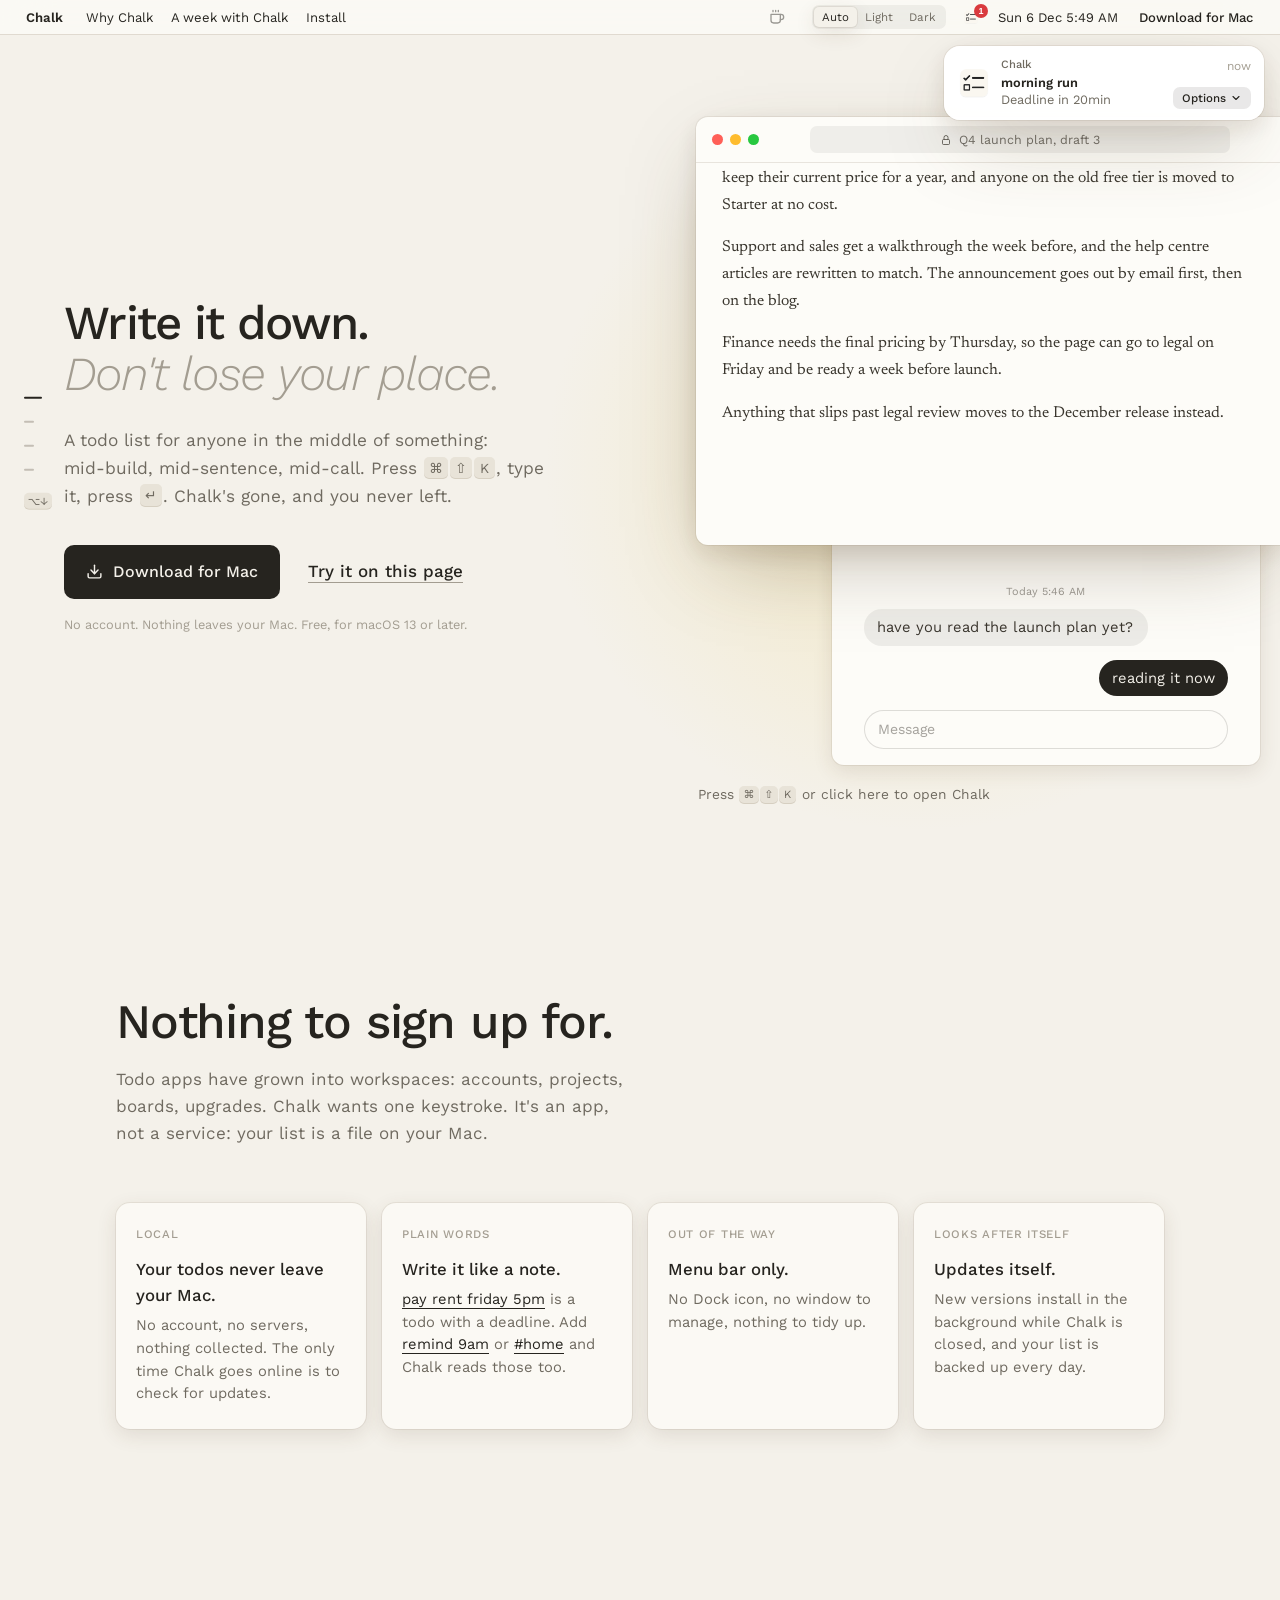
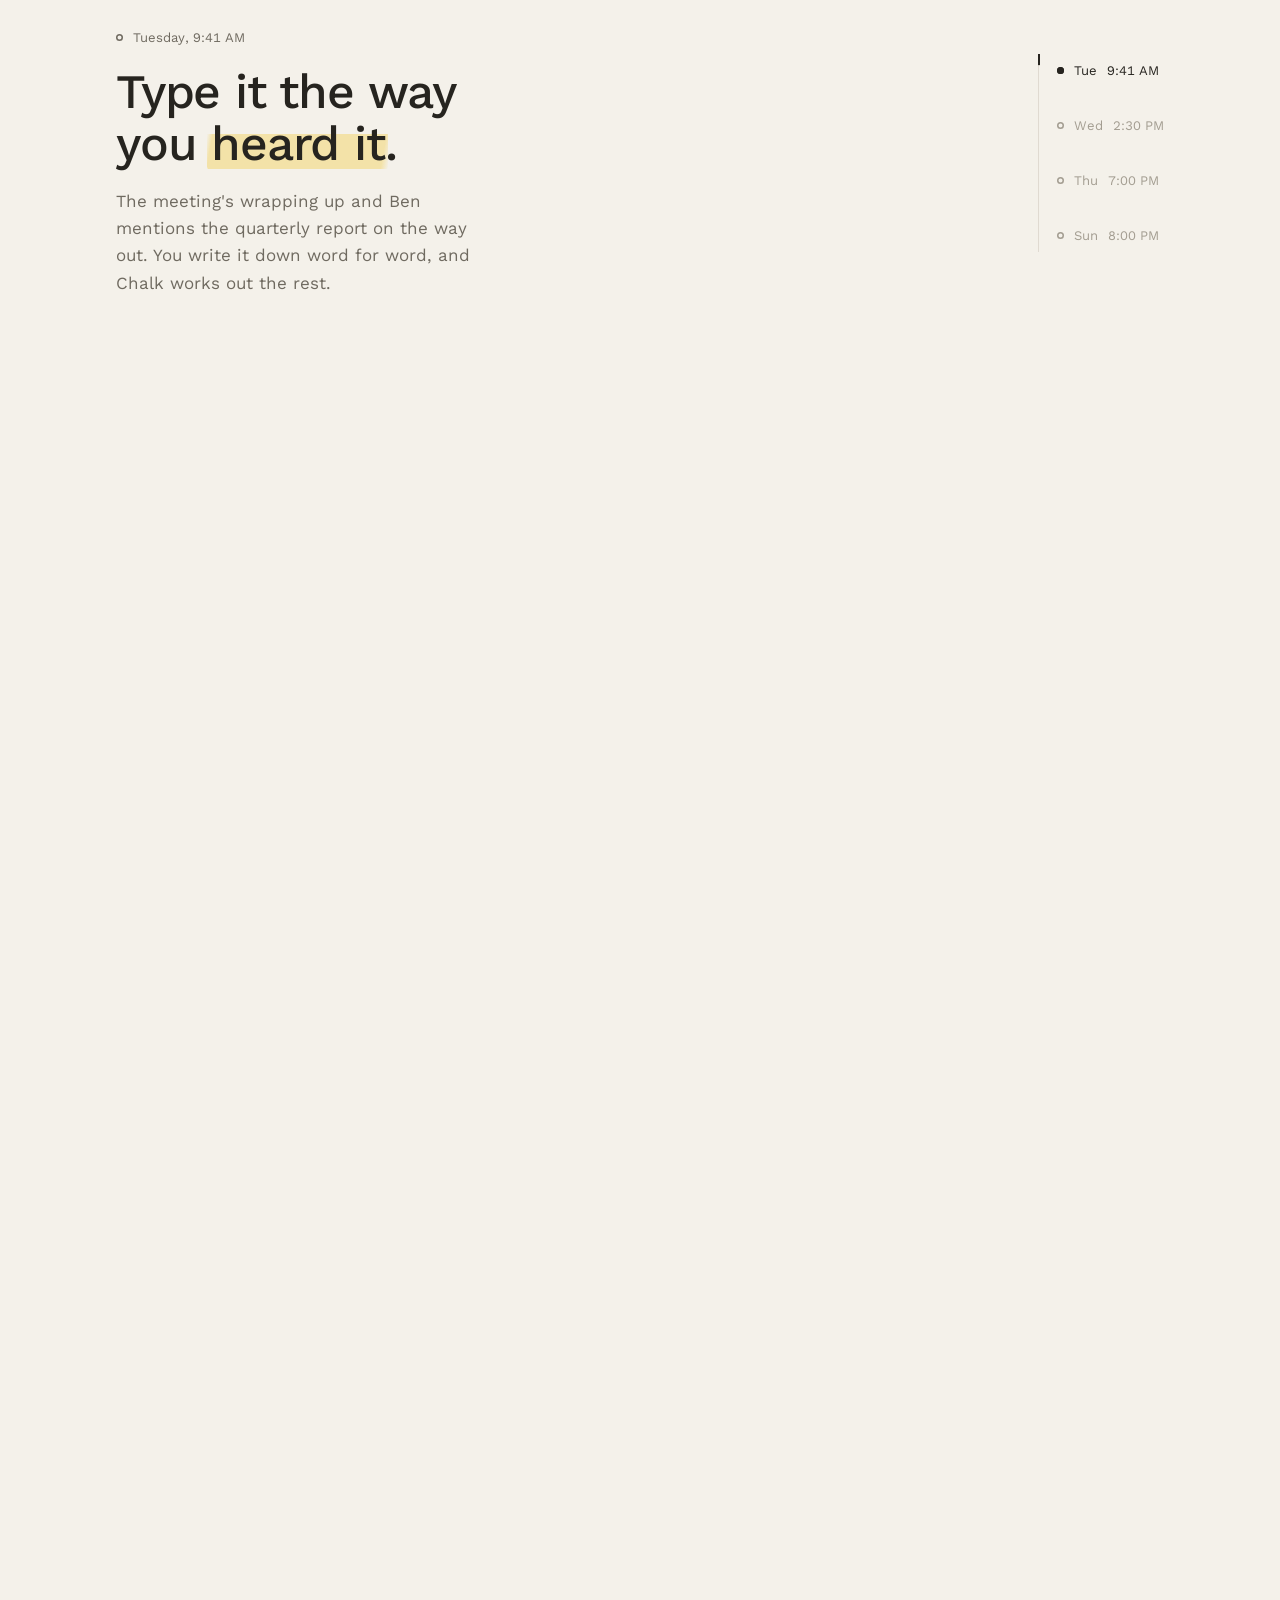
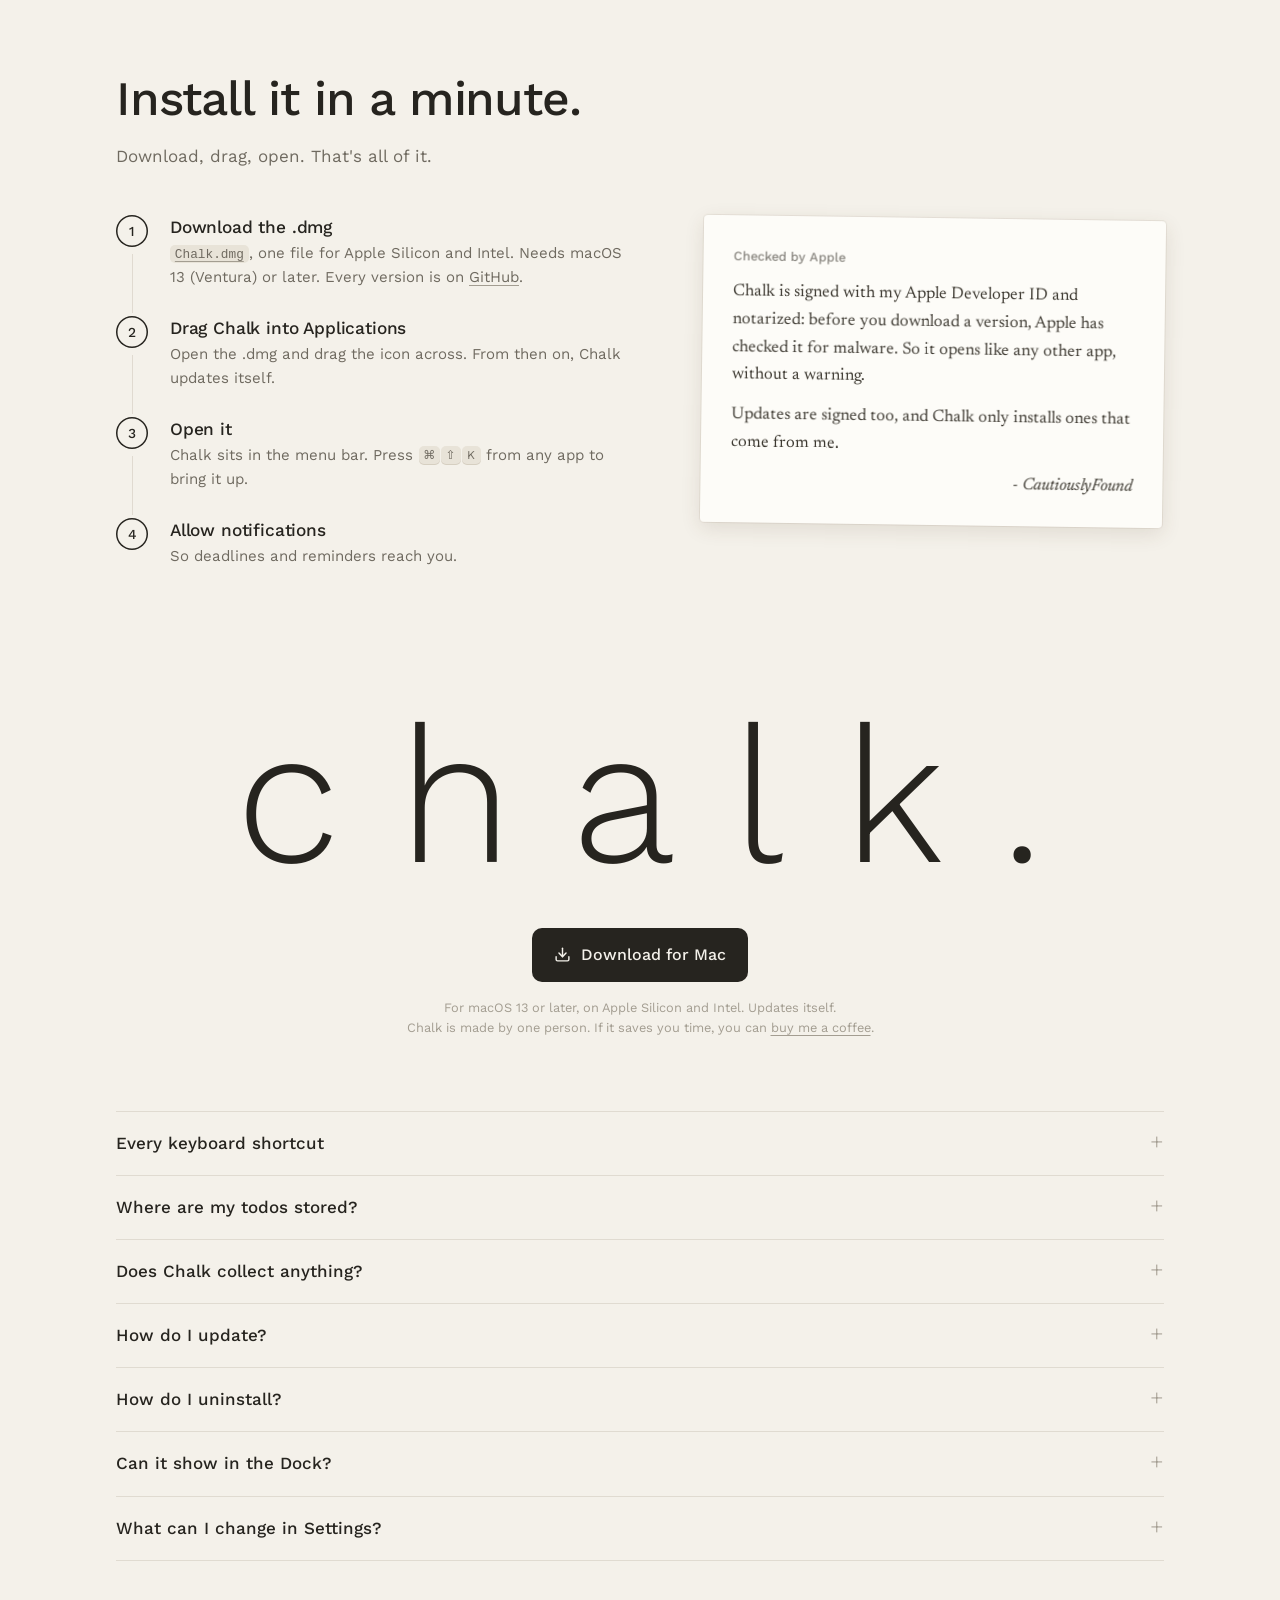
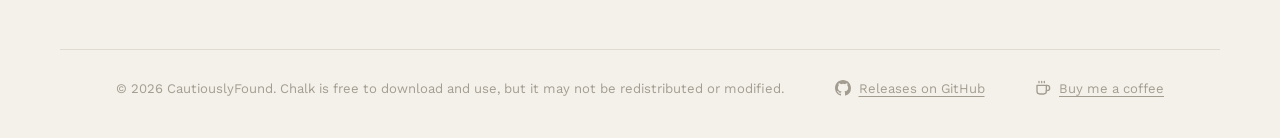
==== commit 3c68f859: "Website: Chalk runs on macOS 13 or later" ====
--- a/docs/index.html
+++ b/docs/index.html
@@ -1 +1 @@
-<!doctype html> <html lang="en"> <head> <meta charset="utf-8"> <meta name="viewport" content="width=device-width, initial-scale=1"> <title>chalk. | a todo list that opens like Spotlight</title> <meta name="description" content="Chalk is a keyboard-first todo list for macOS. It lives in your menu bar, opens over whatever you're doing, and keeps everything on your Mac: no account, nothing to sync. Type a todo in plain words and get back to work."> <meta property="og:type" content="website"> <meta property="og:url" content="https://cautiously-founded.github.io/chalk-releases/"> <meta property="og:site_name" content="Chalk"> <meta property="og:title" content="Chalk: a todo list for Mac that opens like Spotlight"> <meta property="og:description" content="Press ⌘⇧K, type it the way you'd say it, press Enter, and you're back where you were. Free, no account, nothing leaves your Mac."> <meta property="og:image" content="https://cautiously-founded.github.io/chalk-releases/og.png"> <meta property="og:image:width" content="1200"> <meta property="og:image:height" content="630"> <meta property="og:image:alt" content="Chalk's panel open over a document, with a list of todos and their deadlines"> <meta name="twitter:card" content="summary_large_image"> <link rel="icon" href="favicon.png"> <link rel="preconnect" href="https://fonts.googleapis.com"> <link rel="preconnect" href="https://fonts.gstatic.com" crossorigin> <link href="https://fonts.googleapis.com/css2?family=Work+Sans:ital,wght@0,300;0,400;0,500;0,600;1,300;1,400&family=Newsreader:ital,opsz,wght@0,6..72,400;1,6..72,400&display=swap" rel="stylesheet"> <link rel="stylesheet" href="style.css"> <script> // Appearance before first paint, so there's no flash of the wrong theme. try { const theme = localStorage.getItem("chalk-site-theme"); if (theme === "light" || theme === "dark") document.documentElement.dataset.theme = theme; } catch {} </script> </head> <body> <header class="menubar" id="menubar"> <a class="mb-app" href="#top">Chalk</a> <nav class="mb-menu" aria-label="Sections"> <a href="#why">Why Chalk</a> <a href="#one-line">A week with Chalk</a> <a href="#install">Install</a> </nav> <span class="mb-spacer"></span> <a class="tray coffee" href="https://ko-fi.com/cautiouslyfound" aria-label="Buy me a coffee, on Ko-fi" title="Buy me a coffee"><svg viewBox="0 0 24 24" width="16" height="16" aria-hidden="true"><path d="M17 8h1a4 4 0 1 1 0 8h-1"/><path d="M3 8h14v9a4 4 0 0 1-4 4H7a4 4 0 0 1-4-4Z"/><path d="M6 2v2M10 2v2M14 2v2"/></svg></a> <div class="appearance" role="radiogroup" aria-label="Appearance"> <button type="button" role="radio" data-theme-choice="system" title="Match system">Auto</button> <button type="button" role="radio" data-theme-choice="light">Light</button> <button type="button" role="radio" data-theme-choice="dark">Dark</button> </div> <button class="tray" id="tray" type="button" aria-label="Show or hide the Chalk panel (⌘⇧K)" title="⌘⇧K"> <img src="icon.png" alt=""> <span class="tray-badge" id="trayBadge" aria-label="overdue todos"></span> </button> <span class="mb-clock" id="clock"></span> <a class="mb-download" href="#download">Download for Mac</a> </header> <div class="notif-stack" id="notifStack" aria-live="polite"></div> <template id="notifTemplate"> <div class="notif page-notif" role="status"> <img class="notif-icon" src="icon.png" alt=""> <div class="notif-body"> <p class="notif-top"><b>Chalk</b></p> <p class="notif-title"></p> <p class="notif-text"></p> </div> <div class="page-notif-side"> <time>now</time> <button type="button" class="notif-options" aria-haspopup="menu" aria-expanded="false">Options<svg viewBox="0 0 24 24" width="12" height="12" aria-hidden="true"><path d="m6 9 6 6 6-6"/></svg></button> </div> <ul class="notif-menu page-notif-menu" role="menu" hidden></ul> <button type="button" class="page-notif-close" aria-label="Dismiss notification">×</button> </div> </template> <nav class="rail" id="rail" aria-label="Jump to section"></nav> <main> <section class="hero" id="top" data-rail="Today 4:12 PM"> <div class="hero-copy"> <h1>Write it down.<br><span class="soft">Don't lose your place.</span></h1> <p class="lede">A todo list for anyone in the middle of something: mid‑build, mid‑sentence, mid‑call. Press <kbd>⌘</kbd><kbd>⇧</kbd><kbd>K</kbd>, type it, press <span class="nowrap"><kbd>↵</kbd>.</span> Chalk's gone, and you never left.</p> <div class="hero-cta"> <a class="btn" href="https://github.com/cautiously-founded/chalk-releases/releases/latest/download/Chalk.dmg"> <svg viewBox="0 0 24 24" width="17" height="17" aria-hidden="true"><path d="M12 15V3"/><path d="M21 15v4a2 2 0 0 1-2 2H5a2 2 0 0 1-2-2v-4"/><path d="m7 10 5 5 5-5"/></svg> Download for Mac </a> <button type="button" class="btn-text" id="tryIt">Try it on this page</button> </div> <p class="hero-note">No account. Nothing leaves your Mac. Free, for macOS 15 or later.</p> </div> <div class="stage" id="stage"> <div class="win-browser" aria-hidden="true"> <div class="browser-bar"> <span class="lights"><i></i><i></i><i></i></span> <span class="url"><svg viewBox="0 0 24 24" width="12" height="12"><rect x="5" y="11" width="14" height="10" rx="2"/><path d="M8 11V7a4 4 0 0 1 8 0v4"/></svg>Q4 launch plan, draft 3</span> </div> <div class="reading" id="reading"> <article> <p class="reading-kicker">Draft 3, for review</p> <h3>Q4 Launch Plan</h3> <p>The new plans go live on the first Monday of November. Existing customers keep their current price for a year, and anyone on the old free tier is moved to Starter at no cost.</p> <p>Support and sales get a walkthrough the week before, and the help centre articles are rewritten to match. The announcement goes out by email first, then on the blog.</p> <p><mark class="hi-x" id="readingMark">Finance needs the final pricing by Thursday, so the page can go to legal on Friday and be ready a week before launch.</mark></p> <p>Anything that slips past legal review moves to the December release instead.</p> </article> </div> </div> <div class="window"> <div class="window-bar"> <span class="lights" aria-hidden="true"><i></i><i></i><i></i></span> <span class="chat-who"><span class="avatar" aria-hidden="true">EW</span><span><b>Emma Walsh</b><small>Design</small></span></span> <button type="button" class="replay" id="replay" hidden>Replay</button> </div> <div class="chat" id="chat" aria-live="polite" aria-label="Conversation"></div> <div class="chat-compose" aria-hidden="true"><span id="composeText">Message</span></div> </div> <div class="notif hero-notif" id="heroNotif" aria-hidden="true"> <img class="notif-icon" src="icon.png" alt=""> <div class="notif-body"> <p class="notif-top"><b>Chalk</b><span>now</span></p> <p class="notif-title" id="heroNotifTitle"></p> <p class="notif-text" id="heroNotifText"></p> </div> </div> <div class="panel" id="panel" role="dialog" aria-label="Chalk, live demo"> <button type="button" class="panel-close" id="panelClose" aria-label="Hide Chalk" title="Hide (Esc)">×</button> <div class="panel-head"> <div class="field-wrap"> <div class="field-ghost" id="fieldGhost" aria-hidden="true"></div> <input id="field" class="field" type="text" readonly autocomplete="off" spellcheck="false" placeholder="Pick an example, or press ↵" aria-label="New todo, from the examples below"> </div> <div class="examples" id="examples" role="group" aria-label="Examples to add"></div> <div class="view-tabs" role="tablist" aria-label="View"> <button class="view-tab" role="tab" data-view="all">All</button> <button class="view-tab active" role="tab" data-view="day">Day</button> <button class="view-tab" role="tab" data-view="priority">Priority</button> <button class="view-tab" role="tab" data-view="tags">Tags</button> </div> </div> <div class="list-wrap"> <div class="list" id="list" tabindex="0" aria-label="Todos"></div> <div class="list-fade"></div> </div> <div class="cmdbar" aria-hidden="true"> <span class="cmd"><b>↵</b>Add</span> <span class="cmd"><b>↑↓</b>Move</span> <span class="cmd"><b>Space</b>Complete</span> <span class="cmd hide-sm"><b>⌘D</b>Delete</span> <span class="cmd"><b>Esc</b>Hide</span> </div> </div> <button class="summon" id="summon" type="button"> <span class="summon-open">Press <kbd>⌘</kbd><kbd>⇧</kbd><kbd>K</kbd> or click here to open Chalk</span> <span class="summon-close">Press <kbd>Esc</kbd> or click here to hide Chalk</span> </button> </div> </section> <section class="sec" id="why" data-rail="Why Chalk"> <div class="why-wrap"> <div class="head"> <h2>Nothing to <mark class="hi">sign up</mark> for.</h2> <p>Todo apps have grown into workspaces: accounts, projects, boards, upgrades. Chalk wants one keystroke. It's an app, not a service: your list is a file on your Mac.</p> </div> <ul class="why-cards"> <li><span class="why-k">Local</span><span class="qt"><b>Your todos never leave your Mac.</b> No account, no servers, nothing collected. The only time Chalk goes online is to check for updates.</span></li> <li><span class="why-k">Plain words</span><span class="qt"><b>Write it like a note.</b> <span class="why-say">pay rent friday 5pm</span> is a todo with a deadline. Add <span class="why-say">remind 9am</span> or <span class="why-say">#home</span> and Chalk reads those too.</span></li> <li><span class="why-k">Out of the way</span><span class="qt"><b>Menu bar only.</b> No Dock icon, no window to manage, nothing to tidy up.</span></li> <li><span class="why-k">Looks after itself</span><span class="qt"><b>Updates itself.</b> New versions install in the background while Chalk is closed, and your list is backed up every day.</span></li> </ul> </div> </section> <section class="sec week" id="one-line" data-rail="A week"> <div class="week-pin"> <div class="week-bar"> <div class="week-days" role="tablist" aria-label="Days"> <button type="button" class="week-day" role="tab" aria-controls="tuesday" data-slide="0">Tue<span class="week-time"> 9:41 AM</span></button> <button type="button" class="week-day" role="tab" aria-controls="scratchpad" data-slide="1">Wed<span class="week-time"> 2:30 PM</span></button> <button type="button" class="week-day" role="tab" aria-controls="thursday" data-slide="2">Thu<span class="week-time"> 7:00 PM</span></button> <button type="button" class="week-day" role="tab" aria-controls="sunday" data-slide="3">Sun<span class="week-time"> 8:00 PM</span></button> </div> </div> <div class="week-track" id="weekTrack" aria-label="A week with Chalk"> <div class="week-slide" id="tuesday" role="tabpanel" aria-roledescription="slide" aria-label="Tuesday, 1 of 4"> <div class="split"> <div class="head"> <p class="stamp">Tuesday, 9:41 AM</p> <h2>Type it the way you <mark class="hi">heard it</mark>.</h2> <p>The meeting's wrapping up and Ben mentions the quarterly report on the way out. You write it down word for word, and Chalk works out the rest.</p> </div> <div class="anatomy" id="anatomy"> <p class="a-field" aria-label="quarterly report monday 9am remind sunday 8pm p2 #work">quarterly report <span class="a-cmd hl k-deadline" data-k="deadline">monday 9am</span> <span class="a-cmd hl k-reminder" data-k="reminder">remind sunday 8pm</span> <span class="a-cmd hl k-priority" data-k="priority">p2</span> <span class="a-cmd hl k-tag" data-k="tag">#work</span></p> <p class="a-legend" aria-hidden="true"><span data-k="deadline">deadline</span><span data-k="reminder">reminder</span><span data-k="priority">priority</span><span data-k="tag">tag</span></p> <div class="row-host" id="anatomyRow"></div> </div> </div> </div> <div class="week-slide" id="scratchpad" role="tabpanel" aria-roledescription="slide" aria-label="Wednesday, 2 of 4"> <div class="pad-split"> <div class="head"> <p class="stamp">Wednesday, 2:30 PM</p> <h2>Some things aren't <mark class="hi">todos</mark>.</h2> <p>Your landlord is reading out the plumber's number on the phone. There's a notepad beside your list for that, and it saves as you type. Try it.</p> </div> <div class="pad" id="pad"> <div class="pad-head"><span>Scratchpad</span><span class="pad-saved" id="padSaved"></span></div> <textarea id="padText" spellcheck="false" aria-label="Scratchpad" placeholder="Jot something down..."></textarea> </div> </div> </div> <div class="week-slide" id="thursday" role="tabpanel" aria-roledescription="slide" aria-label="Thursday, 3 of 4"> <div class="split"> <div class="head"> <p class="stamp">Thursday, 7:00 PM</p> <h2>It reminds you <mark class="hi">before</mark> it's late.</h2> <p>Remember the slides Emma mentioned? You told Chalk to remind you Thursday night. Dinner's done, and there they are, with a day to spare.</p> </div> <div class="notif-host"> <div class="notif notif-open"> <img class="notif-icon" src="icon.png" alt=""> <div class="notif-body"> <p class="notif-top"><b>Chalk</b><span>now</span></p> <p class="notif-title">design review slides</p> <p class="notif-text">Reminder. Due Fri 5:00pm</p> </div> <span class="notif-options" aria-hidden="true">Options<svg viewBox="0 0 24 24" width="12" height="12"><path d="m6 9 6 6 6-6"/></svg></span> </div> <ul class="notif-menu" aria-label="Notification buttons"> <li>Complete</li> <li>Remind me in 15 min</li> <li>Remind me in 30 min</li> <li>Remind me in 1 hour</li> </ul> <div class="notif notif-later" aria-hidden="true"> <img class="notif-icon" src="icon.png" alt=""> <div class="notif-body"> <p class="notif-top"><b>Chalk</b><span>Fri 4:30 PM</span></p> <p class="notif-title">design review slides</p> <p class="notif-text">Due in 30 minutes</p> </div> </div> <p class="notif-note">Complete it or push it back from the notification, without opening Chalk. Once a deadline has passed, it offers to extend it instead. Alerts come at the deadline, a set time before, or both: you pick in Settings.</p> </div> </div> </div> <div class="week-slide" id="sunday" role="tabpanel" aria-roledescription="slide" aria-label="Sunday, 4 of 4"> <div class="split"> <div class="head"> <p class="stamp">Sunday, 8:00 PM</p> <h2>Next week, <mark class="hi">sorted</mark>.</h2> <p>Tuesday's reminder goes off: the quarterly report is due in the morning. Day view lines the week up for you, and rent has already come back round on its own.</p> </div> <div class="week-panel" id="sundayList"></div> </div> </div> </div> </div> </section> <section class="sec" id="install" data-rail="Install"> <div class="head"> <h2>Install it in a <mark class="hi">minute</mark>.</h2> <p>Download, drag, open. That's all of it.</p> </div> <div class="install"> <ol class="steps"> <li><h3>Download the .dmg</h3><p><a href="https://github.com/cautiously-founded/chalk-releases/releases/latest/download/Chalk.dmg"><code>Chalk.dmg</code></a>, one file for Apple Silicon and Intel. Needs macOS 15 (Sequoia) or later. Every version is on <a href="https://github.com/cautiously-founded/chalk-releases/releases">GitHub</a>.</p></li> <li><h3>Drag Chalk into Applications</h3><p>Open the .dmg and drag the icon across. From then on, Chalk updates itself.</p></li> <li><h3>Open it</h3><p>Chalk sits in the menu bar. Press <kbd>⌘</kbd><kbd>⇧</kbd><kbd>K</kbd> from any app to bring it up.</p></li> <li><h3>Allow notifications</h3><p>So deadlines and reminders reach you.</p></li> </ol> <aside class="letter"> <p class="letter-head">Checked by Apple</p> <p>Chalk is signed with my Apple Developer ID and notarized: before you download a version, Apple has checked it for malware. So it opens like any other app, without a warning.</p> <p>Updates are signed too, and Chalk only installs ones that come from me.</p> <p class="letter-sign">CautiouslyFound</p> </aside> </div> <div class="close" id="download"> <p class="close-mark wordmark" aria-hidden="true">chalk.</p> <a class="btn" href="https://github.com/cautiously-founded/chalk-releases/releases/latest/download/Chalk.dmg"> <svg viewBox="0 0 24 24" width="17" height="17" aria-hidden="true"><path d="M12 15V3"/><path d="M21 15v4a2 2 0 0 1-2 2H5a2 2 0 0 1-2-2v-4"/><path d="m7 10 5 5 5-5"/></svg> Download for Mac </a> <p class="hero-note">For macOS 15 or later, on Apple Silicon and Intel. Updates itself.<br>Chalk is made by one person. If it saves you time, you can <a href="https://ko-fi.com/cautiouslyfound">buy me a coffee</a>.</p> </div> <div class="faq"> <details class="all-keys"><summary>Every keyboard shortcut</summary><div class="keys" id="keysTable"></div></details> <details><summary>Where are my todos stored?</summary><p>On your Mac, in a local database, with a backup made every day. No account, nothing to sign in to, and nothing is sent anywhere. The folder is <code>~/Library/Application Support/com.cautiouslyfound.chalk</code> (the backups are in <code>Backups</code> inside it).</p></details> <details><summary>Does Chalk collect anything?</summary><p>No. There's no analytics and no account. The only thing Chalk sends is a daily request to GitHub to check for an update, which, like visiting any website, shows GitHub your IP address.</p></details> <details><summary>How do I update?</summary><p>You don't need to. Once a day Chalk checks for a new version and installs it in the background, while it's closed, and your todos and settings are kept. To check now, choose <b>Check for Updates…</b> from its menu bar icon. On a Mac where another account installed Chalk, updating needs an administrator's password, and Chalk tells you why first. Coming from Chalk 3? The first time Chalk 4 opens, it brings your todos, reminders, settings and scratchpad over by itself.</p></details> <details><summary>How do I uninstall?</summary><p>Quit Chalk from its menu bar icon and delete it from Applications. To remove your todos and settings too, delete the folder above (and <code>com.cautiouslyfound.chalkv3</code> next to it, if you used Chalk 3).</p></details> <details><summary>Can it show in the Dock?</summary><p>By default it lives only in the menu bar. Turn on <b>Show in Dock</b> in Settings (<kbd>⌘S</kbd>) and it appears in the Dock and <kbd>⌘Tab</kbd> too.</p></details> <details><summary>What can I change in Settings?</summary><p>Appearance (system, light or dark), font size from 12 to 20px, when deadline notifications arrive (at the deadline, a set time before, both, or none), notification sound, command highlighting, the shortcut hints in the footer, showing in the Dock, launching at login, and the two shortcuts that work from any app.</p></details> </div> </section> </main> <footer class="foot"> <p>© 2026 CautiouslyFound. Chalk is free to download and use, but it may not be redistributed or modified.</p> <a class="gh-link" href="https://github.com/cautiously-founded/chalk-releases"> <svg viewBox="0 0 16 16" width="16" height="16" aria-hidden="true" fill="currentColor"><path d="M8 0C3.58 0 0 3.58 0 8c0 3.54 2.29 6.53 5.47 7.59.4.07.55-.17.55-.38 0-.19-.01-.82-.01-1.49-2.01.37-2.53-.49-2.69-.94-.09-.23-.48-.94-.82-1.13-.28-.15-.68-.52-.01-.53.63-.01 1.08.58 1.23.82.72 1.21 1.87.87 2.33.66.07-.52.28-.87.51-1.07-1.78-.2-3.64-.89-3.64-3.95 0-.87.31-1.59.82-2.15-.08-.2-.36-1.02.08-2.12 0 0 .67-.21 2.2.82a7.6 7.6 0 0 1 4 0c1.53-1.04 2.2-.82 2.2-.82.44 1.1.16 1.92.08 2.12.51.56.82 1.27.82 2.15 0 3.07-1.87 3.75-3.65 3.95.29.25.54.73.54 1.48 0 1.07-.01 1.93-.01 2.2 0 .21.15.46.55.38A8.01 8.01 0 0 0 16 8c0-4.42-3.58-8-8-8Z"/></svg> Releases on GitHub</a> <a class="gh-link" href="https://ko-fi.com/cautiouslyfound"><svg viewBox="0 0 24 24" width="16" height="16" aria-hidden="true" fill="none" stroke="currentColor" stroke-width="2" stroke-linecap="round" stroke-linejoin="round"><path d="M17 8h1a4 4 0 1 1 0 8h-1"/><path d="M3 8h14v9a4 4 0 0 1-4 4H7a4 4 0 0 1-4-4Z"/><path d="M6 2v2M10 2v2M14 2v2"/></svg> Buy me a coffee</a> </footer> <script src="app.js"></script> </body> </html>
+<!doctype html> <html lang="en"> <head> <meta charset="utf-8"> <meta name="viewport" content="width=device-width, initial-scale=1"> <title>chalk. | a todo list that opens like Spotlight</title> <meta name="description" content="Chalk is a keyboard-first todo list for macOS. It lives in your menu bar, opens over whatever you're doing, and keeps everything on your Mac: no account, nothing to sync. Type a todo in plain words and get back to work."> <meta property="og:type" content="website"> <meta property="og:url" content="https://cautiously-founded.github.io/chalk-releases/"> <meta property="og:site_name" content="Chalk"> <meta property="og:title" content="Chalk: a todo list for Mac that opens like Spotlight"> <meta property="og:description" content="Press ⌘⇧K, type it the way you'd say it, press Enter, and you're back where you were. Free, no account, nothing leaves your Mac."> <meta property="og:image" content="https://cautiously-founded.github.io/chalk-releases/og.png"> <meta property="og:image:width" content="1200"> <meta property="og:image:height" content="630"> <meta property="og:image:alt" content="Chalk's panel open over a document, with a list of todos and their deadlines"> <meta name="twitter:card" content="summary_large_image"> <link rel="icon" href="favicon.png"> <link rel="preconnect" href="https://fonts.googleapis.com"> <link rel="preconnect" href="https://fonts.gstatic.com" crossorigin> <link href="https://fonts.googleapis.com/css2?family=Work+Sans:ital,wght@0,300;0,400;0,500;0,600;1,300;1,400&family=Newsreader:ital,opsz,wght@0,6..72,400;1,6..72,400&display=swap" rel="stylesheet"> <link rel="stylesheet" href="style.css"> <script> // Appearance before first paint, so there's no flash of the wrong theme. try { const theme = localStorage.getItem("chalk-site-theme"); if (theme === "light" || theme === "dark") document.documentElement.dataset.theme = theme; } catch {} </script> </head> <body> <header class="menubar" id="menubar"> <a class="mb-app" href="#top">Chalk</a> <nav class="mb-menu" aria-label="Sections"> <a href="#why">Why Chalk</a> <a href="#one-line">A week with Chalk</a> <a href="#install">Install</a> </nav> <span class="mb-spacer"></span> <a class="tray coffee" href="https://ko-fi.com/cautiouslyfound" data-goatcounter-click="kofi-menubar" aria-label="Buy me a coffee, on Ko-fi" title="Buy me a coffee"><svg viewBox="0 0 24 24" width="16" height="16" aria-hidden="true"><path d="M17 8h1a4 4 0 1 1 0 8h-1"/><path d="M3 8h14v9a4 4 0 0 1-4 4H7a4 4 0 0 1-4-4Z"/><path d="M6 2v2M10 2v2M14 2v2"/></svg></a> <div class="appearance" role="radiogroup" aria-label="Appearance"> <button type="button" role="radio" data-theme-choice="system" title="Match system">Auto</button> <button type="button" role="radio" data-theme-choice="light">Light</button> <button type="button" role="radio" data-theme-choice="dark">Dark</button> </div> <button class="tray" id="tray" type="button" aria-label="Show or hide the Chalk panel (⌘⇧K)" title="⌘⇧K"> <img src="icon.png" alt=""> <span class="tray-badge" id="trayBadge" aria-label="overdue todos"></span> </button> <span class="mb-clock" id="clock"></span> <a class="mb-download" href="#download">Download for Mac</a> </header> <div class="notif-stack" id="notifStack" aria-live="polite"></div> <template id="notifTemplate"> <div class="notif page-notif" role="status"> <img class="notif-icon" src="icon.png" alt=""> <div class="notif-body"> <p class="notif-top"><b>Chalk</b></p> <p class="notif-title"></p> <p class="notif-text"></p> </div> <div class="page-notif-side"> <time>now</time> <button type="button" class="notif-options" aria-haspopup="menu" aria-expanded="false">Options<svg viewBox="0 0 24 24" width="12" height="12" aria-hidden="true"><path d="m6 9 6 6 6-6"/></svg></button> </div> <ul class="notif-menu page-notif-menu" role="menu" hidden></ul> <button type="button" class="page-notif-close" aria-label="Dismiss notification">×</button> </div> </template> <nav class="rail" id="rail" aria-label="Jump to section"></nav> <main> <section class="hero" id="top" data-rail="Today 4:12 PM"> <div class="hero-copy"> <h1>Write it down.<br><span class="soft">Don't lose your place.</span></h1> <p class="lede">A todo list for anyone in the middle of something: mid‑build, mid‑sentence, mid‑call. Press <kbd>⌘</kbd><kbd>⇧</kbd><kbd>K</kbd>, type it, press <span class="nowrap"><kbd>↵</kbd>.</span> Chalk's gone, and you never left.</p> <div class="hero-cta"> <a class="btn" href="https://github.com/cautiously-founded/chalk-releases/releases/latest/download/Chalk.dmg" data-goatcounter-click="download-hero"> <svg viewBox="0 0 24 24" width="17" height="17" aria-hidden="true"><path d="M12 15V3"/><path d="M21 15v4a2 2 0 0 1-2 2H5a2 2 0 0 1-2-2v-4"/><path d="m7 10 5 5 5-5"/></svg> Download for Mac </a> <button type="button" class="btn-text" id="tryIt">Try it on this page</button> </div> <p class="hero-note">No account. Nothing leaves your Mac. Free, for macOS 13 or later.</p> </div> <div class="stage" id="stage"> <div class="win-browser" aria-hidden="true"> <div class="browser-bar"> <span class="lights"><i></i><i></i><i></i></span> <span class="url"><svg viewBox="0 0 24 24" width="12" height="12"><rect x="5" y="11" width="14" height="10" rx="2"/><path d="M8 11V7a4 4 0 0 1 8 0v4"/></svg>Q4 launch plan, draft 3</span> </div> <div class="reading" id="reading"> <article> <p class="reading-kicker">Draft 3, for review</p> <h3>Q4 Launch Plan</h3> <p>The new plans go live on the first Monday of November. Existing customers keep their current price for a year, and anyone on the old free tier is moved to Starter at no cost.</p> <p>Support and sales get a walkthrough the week before, and the help centre articles are rewritten to match. The announcement goes out by email first, then on the blog.</p> <p><mark class="hi-x" id="readingMark">Finance needs the final pricing by Thursday, so the page can go to legal on Friday and be ready a week before launch.</mark></p> <p>Anything that slips past legal review moves to the December release instead.</p> </article> </div> </div> <div class="window"> <div class="window-bar"> <span class="lights" aria-hidden="true"><i></i><i></i><i></i></span> <span class="chat-who"><span class="avatar" aria-hidden="true">EW</span><span><b>Emma Walsh</b><small>Design</small></span></span> <button type="button" class="replay" id="replay" hidden>Replay</button> </div> <div class="chat" id="chat" aria-live="polite" aria-label="Conversation"></div> <div class="chat-compose" aria-hidden="true"><span id="composeText">Message</span></div> </div> <div class="notif hero-notif" id="heroNotif" aria-hidden="true"> <img class="notif-icon" src="icon.png" alt=""> <div class="notif-body"> <p class="notif-top"><b>Chalk</b><span>now</span></p> <p class="notif-title" id="heroNotifTitle"></p> <p class="notif-text" id="heroNotifText"></p> </div> </div> <div class="panel" id="panel" role="dialog" aria-label="Chalk, live demo"> <button type="button" class="panel-close" id="panelClose" aria-label="Hide Chalk" title="Hide (Esc)">×</button> <div class="panel-head"> <div class="field-wrap"> <div class="field-ghost" id="fieldGhost" aria-hidden="true"></div> <input id="field" class="field" type="text" readonly autocomplete="off" spellcheck="false" placeholder="Pick an example, or press ↵" aria-label="New todo, from the examples below"> </div> <div class="examples" id="examples" role="group" aria-label="Examples to add"></div> <div class="view-tabs" role="tablist" aria-label="View"> <button class="view-tab" role="tab" data-view="all">All</button> <button class="view-tab active" role="tab" data-view="day">Day</button> <button class="view-tab" role="tab" data-view="priority">Priority</button> <button class="view-tab" role="tab" data-view="tags">Tags</button> </div> </div> <div class="list-wrap"> <div class="list" id="list" tabindex="0" aria-label="Todos"></div> <div class="list-fade"></div> </div> <div class="cmdbar" aria-hidden="true"> <span class="cmd"><b>↵</b>Add</span> <span class="cmd"><b>↑↓</b>Move</span> <span class="cmd"><b>Space</b>Complete</span> <span class="cmd hide-sm"><b>⌘D</b>Delete</span> <span class="cmd"><b>Esc</b>Hide</span> </div> </div> <button class="summon" id="summon" type="button"> <span class="summon-open">Press <kbd>⌘</kbd><kbd>⇧</kbd><kbd>K</kbd> or click here to open Chalk</span> <span class="summon-close">Press <kbd>Esc</kbd> or click here to hide Chalk</span> </button> </div> </section> <section class="sec" id="why" data-rail="Why Chalk"> <div class="why-wrap"> <div class="head"> <h2>Nothing to <mark class="hi">sign up</mark> for.</h2> <p>Todo apps have grown into workspaces: accounts, projects, boards, upgrades. Chalk wants one keystroke. It's an app, not a service: your list is a file on your Mac.</p> </div> <ul class="why-cards"> <li><span class="why-k">Local</span><span class="qt"><b>Your todos never leave your Mac.</b> No account, no servers, nothing collected. The only time Chalk goes online is to check for updates.</span></li> <li><span class="why-k">Plain words</span><span class="qt"><b>Write it like a note.</b> <span class="why-say">pay rent friday 5pm</span> is a todo with a deadline. Add <span class="why-say">remind 9am</span> or <span class="why-say">#home</span> and Chalk reads those too.</span></li> <li><span class="why-k">Out of the way</span><span class="qt"><b>Menu bar only.</b> No Dock icon, no window to manage, nothing to tidy up.</span></li> <li><span class="why-k">Looks after itself</span><span class="qt"><b>Updates itself.</b> New versions install in the background while Chalk is closed, and your list is backed up every day.</span></li> </ul> </div> </section> <section class="sec week" id="one-line" data-rail="A week"> <div class="week-pin"> <div class="week-bar"> <div class="week-days" role="tablist" aria-label="Days"> <button type="button" class="week-day" role="tab" aria-controls="tuesday" data-slide="0">Tue<span class="week-time"> 9:41 AM</span></button> <button type="button" class="week-day" role="tab" aria-controls="scratchpad" data-slide="1">Wed<span class="week-time"> 2:30 PM</span></button> <button type="button" class="week-day" role="tab" aria-controls="thursday" data-slide="2">Thu<span class="week-time"> 7:00 PM</span></button> <button type="button" class="week-day" role="tab" aria-controls="sunday" data-slide="3">Sun<span class="week-time"> 8:00 PM</span></button> </div> </div> <div class="week-track" id="weekTrack" aria-label="A week with Chalk"> <div class="week-slide" id="tuesday" role="tabpanel" aria-roledescription="slide" aria-label="Tuesday, 1 of 4"> <div class="split"> <div class="head"> <p class="stamp">Tuesday, 9:41 AM</p> <h2>Type it the way you <mark class="hi">heard it</mark>.</h2> <p>The meeting's wrapping up and Ben mentions the quarterly report on the way out. You write it down word for word, and Chalk works out the rest.</p> </div> <div class="anatomy" id="anatomy"> <p class="a-field" aria-label="quarterly report monday 9am remind sunday 8pm p2 #work">quarterly report <span class="a-cmd hl k-deadline" data-k="deadline">monday 9am</span> <span class="a-cmd hl k-reminder" data-k="reminder">remind sunday 8pm</span> <span class="a-cmd hl k-priority" data-k="priority">p2</span> <span class="a-cmd hl k-tag" data-k="tag">#work</span></p> <p class="a-legend" aria-hidden="true"><span data-k="deadline">deadline</span><span data-k="reminder">reminder</span><span data-k="priority">priority</span><span data-k="tag">tag</span></p> <div class="row-host" id="anatomyRow"></div> </div> </div> </div> <div class="week-slide" id="scratchpad" role="tabpanel" aria-roledescription="slide" aria-label="Wednesday, 2 of 4"> <div class="pad-split"> <div class="head"> <p class="stamp">Wednesday, 2:30 PM</p> <h2>Some things aren't <mark class="hi">todos</mark>.</h2> <p>Your landlord is reading out the plumber's number on the phone. There's a notepad beside your list for that, and it saves as you type. Try it.</p> </div> <div class="pad" id="pad"> <div class="pad-head"><span>Scratchpad</span><span class="pad-saved" id="padSaved"></span></div> <textarea id="padText" spellcheck="false" aria-label="Scratchpad" placeholder="Jot something down..."></textarea> </div> </div> </div> <div class="week-slide" id="thursday" role="tabpanel" aria-roledescription="slide" aria-label="Thursday, 3 of 4"> <div class="split"> <div class="head"> <p class="stamp">Thursday, 7:00 PM</p> <h2>It reminds you <mark class="hi">before</mark> it's late.</h2> <p>Remember the slides Emma mentioned? You told Chalk to remind you Thursday night. Dinner's done, and there they are, with a day to spare.</p> </div> <div class="notif-host"> <div class="notif notif-open"> <img class="notif-icon" src="icon.png" alt=""> <div class="notif-body"> <p class="notif-top"><b>Chalk</b><span>now</span></p> <p class="notif-title">design review slides</p> <p class="notif-text">Reminder. Due Fri 5:00pm</p> </div> <span class="notif-options" aria-hidden="true">Options<svg viewBox="0 0 24 24" width="12" height="12"><path d="m6 9 6 6 6-6"/></svg></span> </div> <ul class="notif-menu" aria-label="Notification buttons"> <li>Complete</li> <li>Remind me in 15 min</li> <li>Remind me in 30 min</li> <li>Remind me in 1 hour</li> </ul> <div class="notif notif-later" aria-hidden="true"> <img class="notif-icon" src="icon.png" alt=""> <div class="notif-body"> <p class="notif-top"><b>Chalk</b><span>Fri 4:30 PM</span></p> <p class="notif-title">design review slides</p> <p class="notif-text">Due in 30 minutes</p> </div> </div> <p class="notif-note">Complete it or push it back from the notification, without opening Chalk. Once a deadline has passed, it offers to extend it instead. Alerts come at the deadline, a set time before, or both: you pick in Settings.</p> </div> </div> </div> <div class="week-slide" id="sunday" role="tabpanel" aria-roledescription="slide" aria-label="Sunday, 4 of 4"> <div class="split"> <div class="head"> <p class="stamp">Sunday, 8:00 PM</p> <h2>Next week, <mark class="hi">sorted</mark>.</h2> <p>Tuesday's reminder goes off: the quarterly report is due in the morning. Day view lines the week up for you, and rent has already come back round on its own.</p> </div> <div class="week-panel" id="sundayList"></div> </div> </div> </div> </div> </section> <section class="sec" id="install" data-rail="Install"> <div class="head"> <h2>Install it in a <mark class="hi">minute</mark>.</h2> <p>Download, drag, open. That's all of it.</p> </div> <div class="install"> <ol class="steps"> <li><h3>Download the .dmg</h3><p><a href="https://github.com/cautiously-founded/chalk-releases/releases/latest/download/Chalk.dmg" data-goatcounter-click="download-install"><code>Chalk.dmg</code></a>, one file for Apple Silicon and Intel. Needs macOS 13 (Ventura) or later. Every version is on <a href="https://github.com/cautiously-founded/chalk-releases/releases">GitHub</a>.</p></li> <li><h3>Drag Chalk into Applications</h3><p>Open the .dmg and drag the icon across. From then on, Chalk updates itself.</p></li> <li><h3>Open it</h3><p>Chalk sits in the menu bar. Press <kbd>⌘</kbd><kbd>⇧</kbd><kbd>K</kbd> from any app to bring it up.</p></li> <li><h3>Allow notifications</h3><p>So deadlines and reminders reach you.</p></li> </ol> <aside class="letter"> <p class="letter-head">Checked by Apple</p> <p>Chalk is signed with my Apple Developer ID and notarized: before you download a version, Apple has checked it for malware. So it opens like any other app, without a warning.</p> <p>Updates are signed too, and Chalk only installs ones that come from me.</p> <p class="letter-sign">CautiouslyFound</p> </aside> </div> <div class="close" id="download"> <p class="close-mark wordmark" aria-hidden="true">chalk.</p> <a class="btn" href="https://github.com/cautiously-founded/chalk-releases/releases/latest/download/Chalk.dmg" data-goatcounter-click="download-bottom"> <svg viewBox="0 0 24 24" width="17" height="17" aria-hidden="true"><path d="M12 15V3"/><path d="M21 15v4a2 2 0 0 1-2 2H5a2 2 0 0 1-2-2v-4"/><path d="m7 10 5 5 5-5"/></svg> Download for Mac </a> <p class="hero-note">For macOS 13 or later, on Apple Silicon and Intel. Updates itself.<br>Chalk is made by one person. If it saves you time, you can <a href="https://ko-fi.com/cautiouslyfound" data-goatcounter-click="kofi-bottom">buy me a coffee</a>.</p> </div> <div class="faq"> <details class="all-keys"><summary>Every keyboard shortcut</summary><div class="keys" id="keysTable"></div></details> <details><summary>Where are my todos stored?</summary><p>On your Mac, in a local database, with a backup made every day. No account, nothing to sign in to, and nothing is sent anywhere. The folder is <code>~/Library/Application Support/com.cautiouslyfound.chalk</code> (the backups are in <code>Backups</code> inside it).</p></details> <details><summary>Does Chalk collect anything?</summary><p>No. There's no analytics and no account. The only thing Chalk sends is a daily request to GitHub to check for an update, which, like visiting any website, shows GitHub your IP address. This website keeps rough counts with <a href="https://www.goatcounter.com">GoatCounter</a>: visits, which buttons get clicked, and roughly how long people stay. No cookies, no IP addresses kept, and nothing that follows you to other sites.</p></details> <details><summary>How do I update?</summary><p>You don't need to. Once a day Chalk checks for a new version and installs it in the background, while it's closed, and your todos and settings are kept. To check now, choose <b>Check for Updates…</b> from its menu bar icon. On a Mac where another account installed Chalk, updating needs an administrator's password, and Chalk tells you why first. Coming from Chalk 3? The first time Chalk 4 opens, it brings your todos, reminders, settings and scratchpad over by itself.</p></details> <details><summary>How do I uninstall?</summary><p>Quit Chalk from its menu bar icon and delete it from Applications. To remove your todos and settings too, delete the folder above (and <code>com.cautiouslyfound.chalkv3</code> next to it, if you used Chalk 3).</p></details> <details><summary>Can it show in the Dock?</summary><p>By default it lives only in the menu bar. Turn on <b>Show in Dock</b> in Settings (<kbd>⌘S</kbd>) and it appears in the Dock and <kbd>⌘Tab</kbd> too.</p></details> <details><summary>What can I change in Settings?</summary><p>Appearance (system, light or dark), font size from 12 to 20px, when deadline notifications arrive (at the deadline, a set time before, both, or none), notification sound, command highlighting, the shortcut hints in the footer, showing in the Dock, launching at login, and the two shortcuts that work from any app.</p></details> </div> </section> </main> <footer class="foot"> <p>© 2026 CautiouslyFound. Chalk is free to download and use, but it may not be redistributed or modified.</p> <a class="gh-link" href="https://github.com/cautiously-founded/chalk-releases"> <svg viewBox="0 0 16 16" width="16" height="16" aria-hidden="true" fill="currentColor"><path d="M8 0C3.58 0 0 3.58 0 8c0 3.54 2.29 6.53 5.47 7.59.4.07.55-.17.55-.38 0-.19-.01-.82-.01-1.49-2.01.37-2.53-.49-2.69-.94-.09-.23-.48-.94-.82-1.13-.28-.15-.68-.52-.01-.53.63-.01 1.08.58 1.23.82.72 1.21 1.87.87 2.33.66.07-.52.28-.87.51-1.07-1.78-.2-3.64-.89-3.64-3.95 0-.87.31-1.59.82-2.15-.08-.2-.36-1.02.08-2.12 0 0 .67-.21 2.2.82a7.6 7.6 0 0 1 4 0c1.53-1.04 2.2-.82 2.2-.82.44 1.1.16 1.92.08 2.12.51.56.82 1.27.82 2.15 0 3.07-1.87 3.75-3.65 3.95.29.25.54.73.54 1.48 0 1.07-.01 1.93-.01 2.2 0 .21.15.46.55.38A8.01 8.01 0 0 0 16 8c0-4.42-3.58-8-8-8Z"/></svg> Releases on GitHub</a> <a class="gh-link" href="https://ko-fi.com/cautiouslyfound" data-goatcounter-click="kofi-footer"><svg viewBox="0 0 24 24" width="16" height="16" aria-hidden="true" fill="none" stroke="currentColor" stroke-width="2" stroke-linecap="round" stroke-linejoin="round"><path d="M17 8h1a4 4 0 1 1 0 8h-1"/><path d="M3 8h14v9a4 4 0 0 1-4 4H7a4 4 0 0 1-4-4Z"/><path d="M6 2v2M10 2v2M14 2v2"/></svg> Buy me a coffee</a> </footer> <script id="goatcounter" data-goatcounter="https://cautiouslyfound.goatcounter.com/count" async src="https://gc.zgo.at/count.js"></script> <script src="app.js"></script> </body> </html>
--- a/docs/style.css
+++ b/docs/style.css
@@ -1 +1 @@
-:root{--background: #f4f1ea;--surface: #fbf9f4;--surface-hover: rgba(80, 60, 30, .06);--sheet: #ebe6db;--sheet-key: #ddd6c8;--text-primary: #26241f;--text-secondary: #6f6a60;--text-muted: #a39d91;--border: rgba(80, 60, 30, .12);--input-border: #c9c2b5;--key-bg: #e8e3d8;--key-text: #6f6a60;--tag-bg: #e6e0d3;--tag-text: #564f43;--d0-bg: #f6d2ce;--d0: #a3232c;--d1-bg: #f9d9bf;--d1: #963f06;--d2-bg: #f3e2a8;--d2: #735200;--d3-bg: #dfe8c2;--d3: #4a6410;--d4-bg: #cbe5d6;--d4: #1f6445;--d5-bg: #d3e0ec;--d5: #365a75;--p1: #d93a3e;--p2: #e8900c;--p3: #b0a898;--check: #26241f;--shadow: 0 0 0 1px rgba(80, 60, 30, .08), 0 30px 80px -20px rgba(80, 60, 30, .35), 0 8px 24px rgba(80, 60, 30, .12);--popover-shadow: 0 0 0 1px rgba(80, 60, 30, .08), 0 6px 20px rgba(80, 60, 30, .12);--desk: #e4ded1;--desk-paper: #fdfcf8;--desk-ink: #3a362e;--menubar: rgba(253, 252, 248, .72);--panel: rgba(244, 241, 234, .94);--notif: rgba(255, 255, 255, .97);--fade-start: rgba(244, 241, 234, 0);--fade-end: rgba(244, 241, 234, .98);color-scheme:light}@media(prefers-color-scheme:dark){:root:not([data-theme=light]){--background: #181818;--surface: #202020;--surface-hover: rgba(255, 255, 255, .045);--sheet: #202020;--sheet-key: #2c2c2c;--text-primary: #ffffff;--text-secondary: #888888;--text-muted: #666666;--border: rgba(255, 255, 255, .08);--input-border: #777777;--key-bg: #292929;--key-text: #aaaaaa;--tag-bg: #2f2e2e;--tag-text: #b4b2b2;--d0-bg: #4a2424;--d0: #ff8a8a;--d1-bg: #4a3020;--d1: #ffad66;--d2-bg: #403520;--d2: #e8c76a;--d3-bg: #30352a;--d3: #b8cc78;--d4-bg: #28352f;--d4: #8fc5a8;--d5-bg: #29333a;--d5: #9eb8c8;--p1: #ff4d4d;--p2: #ffb84d;--p3: #777777;--check: #ffffff;--shadow: 0 0 0 1px rgba(255, 255, 255, .07), 0 30px 80px -20px rgba(0, 0, 0, .8), 0 8px 24px rgba(0, 0, 0, .4);--popover-shadow: 0 5px 18px rgba(0, 0, 0, .35);--desk: #0f0f0f;--desk-paper: #1d1d1d;--desk-ink: #bdb8ae;--menubar: rgba(30, 30, 30, .72);--panel: rgba(24, 24, 24, .94);--notif: rgba(52, 52, 52, .96);--fade-start: rgba(24, 24, 24, 0);--fade-end: rgba(24, 24, 24, .98);color-scheme:dark}}:root[data-theme=dark]{--background: #181818;--surface: #202020;--surface-hover: rgba(255, 255, 255, .045);--sheet: #202020;--sheet-key: #2c2c2c;--text-primary: #ffffff;--text-secondary: #888888;--text-muted: #666666;--border: rgba(255, 255, 255, .08);--input-border: #777777;--key-bg: #292929;--key-text: #aaaaaa;--tag-bg: #2f2e2e;--tag-text: #b4b2b2;--d0-bg: #4a2424;--d0: #ff8a8a;--d1-bg: #4a3020;--d1: #ffad66;--d2-bg: #403520;--d2: #e8c76a;--d3-bg: #30352a;--d3: #b8cc78;--d4-bg: #28352f;--d4: #8fc5a8;--d5-bg: #29333a;--d5: #9eb8c8;--p1: #ff4d4d;--p2: #ffb84d;--p3: #777777;--check: #ffffff;--shadow: 0 0 0 1px rgba(255, 255, 255, .07), 0 30px 80px -20px rgba(0, 0, 0, .8), 0 8px 24px rgba(0, 0, 0, .4);--popover-shadow: 0 5px 18px rgba(0, 0, 0, .35);--desk: #0f0f0f;--desk-paper: #1d1d1d;--desk-ink: #bdb8ae;--menubar: rgba(30, 30, 30, .72);--panel: rgba(24, 24, 24, .94);--notif: rgba(52, 52, 52, .96);--fade-start: rgba(24, 24, 24, 0);--fade-end: rgba(24, 24, 24, .98);color-scheme:dark}*,*:before,*:after{box-sizing:border-box}html{scroll-behavior:smooth;scroll-padding-top:48px}body{margin:0;font-family:Work Sans,system-ui,sans-serif;font-size:17px;line-height:1.6;color:var(--text-primary);background:var(--background);-webkit-font-smoothing:antialiased;transition:background-color .2s ease,color .2s ease}main{overflow-x:clip}a{color:inherit;text-underline-offset:3px;text-decoration-color:var(--text-muted)}a:hover{text-decoration-color:currentColor}h1,h2,h3{margin:0;font-weight:500;letter-spacing:-.025em;line-height:1.08}p{margin:0}.sr-only{position:absolute;width:1px;height:1px;overflow:hidden;clip:rect(0 0 0 0);white-space:nowrap}kbd{display:inline-block;min-width:1.55em;padding:0 .38em;margin:0 .06em;font-family:inherit;font-size:.8em;line-height:1.6;text-align:center;color:var(--key-text);background:var(--key-bg);border-radius:5px;box-shadow:inset 0 -1px 0 var(--border);vertical-align:.08em}code{font-family:ui-monospace,SF Mono,Menlo,monospace;font-size:.85em;padding:.12em .38em;background:var(--key-bg);border-radius:5px;overflow-wrap:anywhere}.fine{font-size:.86rem;color:var(--text-secondary)}.wordmark{font-weight:300;letter-spacing:.3em;text-transform:lowercase;user-select:none}.wordmark:after{content:"";margin-right:-.3em}.btn{display:inline-flex;align-items:center;gap:10px;padding:14px 22px;border:0;border-radius:10px;background:var(--text-primary);color:var(--background);font:inherit;font-weight:500;font-size:1rem;white-space:nowrap;text-decoration:none;cursor:pointer;transition:transform .2s cubic-bezier(.16,1,.3,1)}.btn:hover{transform:translateY(-2px)}.btn:active{transform:translateY(0) scale(.98)}.btn svg{fill:none;stroke:currentColor;stroke-width:2;stroke-linecap:round;stroke-linejoin:round}.btn-text{padding:14px 4px;border:0;background:none;color:var(--text-primary);font:inherit;font-weight:500;text-decoration:underline;text-decoration-color:var(--text-muted);text-underline-offset:5px;cursor:pointer}.btn-text:hover{text-decoration-color:currentColor}:focus-visible{outline:2px solid var(--text-primary);outline-offset:2px;border-radius:4px}@media(max-width:640px){.hide-sm{display:none!important}}.menubar{position:sticky;top:0;z-index:50;height:34px;display:flex;align-items:center;gap:6px;padding:0 clamp(10px,2vw,18px);font-size:.82rem;background:var(--menubar);backdrop-filter:blur(24px) saturate(1.4);-webkit-backdrop-filter:blur(24px) saturate(1.4);box-shadow:0 1px 0 var(--border)}.menubar a{text-decoration:none}.mb-app{font-weight:600;padding:2px 8px}.mb-menu{display:flex}.mb-menu a,.mb-download{padding:2px 9px;border-radius:5px;color:var(--text-primary);white-space:nowrap}.mb-menu a:hover,.mb-download:hover,.mb-menu a.active{background:color-mix(in srgb,var(--text-primary) 10%,transparent)}.mb-spacer{flex:1}.mb-clock{padding:0 6px;font-variant-numeric:tabular-nums;white-space:nowrap;transition:text-shadow .3s ease}.mb-clock.ff{text-shadow:0 0 14px currentColor}.mb-download{font-weight:500}.tray{position:relative;display:grid;place-items:center;width:30px;height:22px;padding:0;border:0;border-radius:5px;background:transparent;cursor:pointer}.tray:hover,.tray.on{background:color-mix(in srgb,var(--text-primary) 12%,transparent)}.tray img{width:16px;height:16px;border-radius:4px}.coffee{color:inherit;opacity:.45;margin-right:14px;transition:opacity .15s ease}.coffee:hover,.coffee:focus-visible{opacity:1}.coffee svg{fill:none;stroke:currentColor;stroke-width:2;stroke-linecap:round;stroke-linejoin:round}.tray-badge{position:absolute;top:-2px;right:-2px;min-width:14px;height:14px;padding:0 3px;border-radius:7px;background:var(--p1);color:#fff;font-size:9px;font-weight:600;line-height:14px;text-align:center}.tray-badge:empty{display:none}.appearance{display:flex;padding:2px;margin-right:4px;border-radius:7px;background:color-mix(in srgb,var(--text-primary) 6%,transparent)}.appearance button{padding:1px 8px;border:0;border-radius:5px;background:transparent;color:var(--text-secondary);font:inherit;font-size:.72rem;cursor:pointer}.appearance button[aria-checked=true]{color:var(--text-primary);background:var(--background);box-shadow:var(--popover-shadow)}@media(max-width:1020px){.mb-menu{display:none}}@media(max-width:560px){.appearance,.mb-clock,.coffee{display:none}}.rail{position:fixed;left:12px;top:50%;transform:translateY(-50%);z-index:20;display:flex;flex-direction:column;padding:5px;border-radius:9px;transition:background-color .15s ease,box-shadow .15s ease,opacity .3s ease}.rail.away{opacity:0;pointer-events:none}.rail:hover{background:var(--surface);box-shadow:var(--popover-shadow)}.rail-item{display:flex;align-items:center;gap:9px;height:24px;padding:0 7px;border-radius:5px;color:var(--text-muted);font-size:.78rem;text-decoration:none;transition:color .12s ease,background-color .12s ease}.rail-item.active{color:var(--text-primary)}.rail:hover .rail-item:hover{background:var(--surface-hover)}.rail-mark{flex:0 0 auto;width:10px;height:2px;border-radius:1px;background:currentColor;opacity:.6;transition:width .15s ease,opacity .15s ease}.rail-item.active .rail-mark{width:18px;opacity:1}.rail-label{max-width:0;overflow:hidden;opacity:0;white-space:nowrap;transition:max-width .18s ease,opacity .15s ease}.rail:hover .rail-label{max-width:160px;opacity:1}.rail-hint{display:flex;align-items:center;gap:10px;margin-top:6px;padding:4px 6px;color:var(--text-muted);font-size:.72rem}.rail-hint kbd{font-size:.68rem;padding:0 4px}@media(max-width:1240px){.rail{display:none}}.hero{position:relative;min-height:calc(100dvh - 34px);display:grid;grid-template-columns:minmax(0,5fr) minmax(0,7fr);align-items:center;gap:clamp(24px,4vw,64px);padding:clamp(32px,6vh,72px) 0 clamp(32px,6vh,72px) max(clamp(16px,5vw,72px),calc((100vw - 1320px)/2))}.hero:before{content:"";position:absolute;inset:0 0 0 30%;z-index:-1;background:radial-gradient(60% 60% at 60% 50%,color-mix(in srgb,var(--d2-bg) 55%,transparent),transparent 70%);pointer-events:none}.hero h1{font-size:clamp(2.3rem,3.7vw,3.4rem);letter-spacing:-.035em}.soft{color:var(--text-muted);font-weight:300;font-style:italic;display:inline-block;padding-bottom:.06em}.lede{margin-top:24px;max-width:30em;font-size:clamp(1.05rem,1.35vw,1.2rem);color:var(--text-secondary)}.hero-cta{display:flex;flex-wrap:wrap;align-items:center;gap:10px 24px;margin-top:34px}.hero-note{margin-top:16px;font-size:.8rem;color:var(--text-muted)}.hero-copy>*{animation:rise .9s cubic-bezier(.16,1,.3,1) both}.hero-copy>:nth-child(2){animation-delay:80ms}.hero-copy>:nth-child(3){animation-delay:.16s}.hero-copy>:nth-child(4){animation-delay:.24s}@keyframes rise{0%{opacity:0;transform:translateY(18px)}}.stage{position:relative;height:clamp(500px,72vh,660px);animation:rise 1.1s cubic-bezier(.16,1,.3,1) .12s both}.window,.win-browser{position:absolute;z-index:1;border-radius:12px;background:var(--desk-paper);color:var(--desk-ink);box-shadow:var(--popover-shadow);overflow:hidden;transition:filter .3s ease}.win-browser{top:0;left:14%;right:-2px;height:66%;border-radius:12px 0 0 12px;display:flex;flex-direction:column}.window{inset:31% 3% 0 34%;display:flex;flex-direction:column;z-index:0}.stage.chat-front .window{z-index:1}.stage.chat-front .win-browser{z-index:0}.window,.win-browser{transition:filter .3s ease,box-shadow .3s ease}.stage:not(.chat-front) .window .lights i,.stage.chat-front .win-browser .lights i{background:color-mix(in srgb,var(--desk-ink) 12%,transparent)}.stage.chat-front .window .lights i:nth-child(1),.stage:not(.chat-front) .win-browser .lights i:nth-child(1){background:#ff5f57}.stage.chat-front .window .lights i:nth-child(2),.stage:not(.chat-front) .win-browser .lights i:nth-child(2){background:#febc2e}.stage.chat-front .window .lights i:nth-child(3),.stage:not(.chat-front) .win-browser .lights i:nth-child(3){background:#28c840}.stage.chat-front .window{box-shadow:var(--shadow)}.stage:not(.chat-front) .win-browser{box-shadow:var(--shadow)}.win-browser .reading article{padding:26px 26px 120px;font-size:.98rem;line-height:1.7}.win-browser .reading h3{font-size:1.45rem;margin-bottom:14px}.window-bar{flex:0 0 auto;display:flex;align-items:center;gap:16px;height:54px;padding:0 16px;border-bottom:1px solid var(--border);font-size:.8rem}.lights{display:flex;gap:7px}.lights i{width:11px;height:11px;border-radius:50%;background:color-mix(in srgb,var(--desk-ink) 22%,transparent)}.stage.panel-open .window,.stage.panel-open .win-browser{filter:blur(1.5px) saturate(.85)}@keyframes blink{50%{opacity:0}}.panel{position:absolute;z-index:2;left:0;top:50%;width:min(620px,100%);height:min(400px,88%);display:flex;flex-direction:column;padding-top:22px;border-radius:14px;background:var(--panel);backdrop-filter:blur(26px) saturate(1.25);-webkit-backdrop-filter:blur(26px) saturate(1.25);box-shadow:var(--shadow);transform:translateY(-50%);transition:opacity .18s ease,transform .26s cubic-bezier(.2,.9,.3,1.15),visibility 0s}.panel.hidden{opacity:0;visibility:hidden;transform:translateY(-47%) scale(.965);transition:opacity .14s ease,transform .16s ease,visibility 0s .16s}@media(prefers-reduced-transparency:reduce){.panel{background:var(--background);backdrop-filter:none}}.panel-head{padding:0 44px 0 26px}.field-wrap{position:relative}.field,.field-ghost{display:block;width:100%;padding:6px 0;font:inherit;font-size:1rem;line-height:1.4rem;white-space:pre}.field{position:relative;z-index:1;border:0;border-bottom:1px solid var(--input-border);border-radius:0;background:transparent;color:transparent;caret-color:var(--text-primary);outline:none;transition:border-color .15s ease}.field:focus{border-bottom-color:var(--text-primary)}.field::placeholder{color:var(--text-secondary)}.field::selection{background:color-mix(in srgb,var(--text-primary) 20%,transparent);color:transparent}.field-ghost{position:absolute;inset:0;overflow:hidden;color:var(--text-primary);pointer-events:none}.hl{border-radius:3px;background:var(--hlbg);color:var(--hlc);box-shadow:0 0 0 2px var(--hlbg)}[data-k=deadline],.k-deadline{--hlbg: var(--d2-bg);--hlc: var(--d2)}[data-k=reminder],.k-reminder{--hlbg: var(--d5-bg);--hlc: var(--d5)}[data-k=priority],.k-priority{--hlbg: var(--d0-bg);--hlc: var(--d0)}[data-k=repeat],.k-repeat{--hlbg: var(--d4-bg);--hlc: var(--d4)}[data-k=tag],.k-tag{--hlbg: var(--tag-bg);--hlc: var(--tag-text)}[data-k=link],.k-link{--hlbg: color-mix(in srgb, var(--text-primary) 12%, transparent);--hlc: var(--text-primary)}.examples{display:flex;gap:6px;margin:10px -4px 0;overflow-x:auto;scrollbar-width:none}.examples::-webkit-scrollbar{display:none}.examples.all-used{display:none}.example{flex:none;padding:3px 9px;border:1px solid var(--border);border-radius:999px;background:transparent;color:var(--text-secondary);font:inherit;font-size:.72rem;line-height:1.2rem;white-space:nowrap;cursor:pointer;transition:border-color .15s ease,color .15s ease,opacity .15s ease}.example .hl{box-shadow:none;padding:0 2px}.example:hover,.example:focus-visible{border-color:var(--input-border);color:var(--text-primary);outline:none}.example:disabled{display:none}.view-tabs{display:flex;gap:2px;margin:10px -4px}.view-tab{padding:2px 9px;border:0;border-radius:5px;background:transparent;color:var(--text-muted);font:inherit;font-size:.75rem;line-height:1.2rem;cursor:pointer}.view-tab:hover{color:var(--text-secondary)}.view-tab.active{color:var(--text-primary);background:var(--surface-hover)}.list-wrap{position:relative;flex:1;min-height:0}.list{height:100%;overflow-y:auto;padding:0 22px 44px;scrollbar-width:none;outline:none}.list::-webkit-scrollbar{display:none}.list-fade{position:absolute;inset:auto 0 0;height:46px;pointer-events:none;background:linear-gradient(to bottom,var(--fade-start),var(--fade-end))}.group-title{display:flex;gap:6px;padding:12px 8px 4px;font-size:.68rem;font-weight:500;letter-spacing:.04em;text-transform:uppercase;color:var(--text-muted)}.group-title:first-child{padding-top:2px}.group-title span{font-weight:400}.cmdbar{flex:0 0 42px;display:flex;align-items:center;justify-content:center;gap:22px;border-top:1px solid var(--border);font-size:.72rem;color:var(--text-muted)}.cmd{display:inline-flex;align-items:center;gap:7px;white-space:nowrap}.cmd b{font-weight:400;padding:1px 6px;border-radius:4px;background:var(--key-bg);color:var(--key-text)}.stage{margin-bottom:52px}.summon{position:absolute;left:14%;top:calc(100% + 14px);padding:4px 2px;border:0;background:none;color:var(--text-secondary);font:inherit;font-size:.86rem;text-align:left;cursor:pointer}.summon:hover{color:var(--text-primary)}.summon-close,.stage.panel-open .summon-open{display:none}.stage.panel-open .summon-close{display:inline}.panel-close{position:absolute;top:10px;right:10px;z-index:1;width:24px;height:24px;display:grid;place-items:center;padding:0;border:0;border-radius:6px;background:transparent;color:var(--text-muted);font:inherit;font-size:1.1rem;line-height:1;cursor:pointer}.panel-close:hover{color:var(--text-primary);background:var(--surface-hover)}@media(max-width:960px){.hero{grid-template-columns:1fr;padding-right:clamp(16px,5vw,72px);min-height:0}.hero:before{inset:40% 0 0}.stage{height:520px;margin-right:calc(-1*clamp(16px,5vw,72px))}.win-browser{left:6%}.window{left:16%}.summon{left:0}.panel{left:0;width:calc(100% - clamp(16px,5vw,72px))}}@media(max-width:560px){.stage{height:480px;margin-left:-4px}.win-browser{left:0;height:60%}.window{left:8%;right:14px;top:34%}.panel-head{padding:0 18px}.list{padding:0 12px 44px}.cmdbar{gap:14px}}.row{position:relative;display:flex;align-items:flex-start;min-height:38px;padding:4px;border-radius:6px;transition:background-color .12s ease}.row.focus,.row:hover{background:var(--surface-hover)}.row.new{animation:rowIn .42s cubic-bezier(.16,1,.3,1)}@keyframes rowIn{0%{opacity:0;transform:translateY(-6px)}}.prio{flex:0 0 4px;align-self:stretch;margin:2.5px 6px 2.5px 0;border-radius:2px}.prio.p1{background:var(--p1)}.prio.p2{background:var(--p2)}.prio.p3{background:var(--p3)}.check{position:relative;flex:0 0 16px;width:16px;height:16px;margin:7px 8px 0 0;padding:0;border:2px solid var(--check);border-radius:4px;background:transparent;cursor:pointer;transition:transform .1s ease,background-color .12s ease}.check:hover{transform:scale(1.06)}.check:active{transform:scale(.9)}.check.on{background:var(--check)}.check.on:after{content:"";position:absolute;left:3px;top:0;width:5px;height:9px;border:solid var(--background);border-width:0 2px 2px 0;transform:rotate(45deg)}.row-body{flex:1;min-width:0}.row-main{display:flex;align-items:center;gap:8px;min-height:30px}.row-text{flex:1;min-width:0;font-size:.95rem;overflow:hidden;text-overflow:ellipsis;white-space:nowrap;cursor:text}.row.done .row-text{text-decoration:line-through;color:var(--text-muted)}.meta{display:flex;align-items:center;gap:6px;flex:0 0 auto;font-size:.75rem}.icons{display:flex;gap:5px;color:var(--text-muted)}.icons svg{width:13px;height:13px;fill:none;stroke:currentColor;stroke-width:2;stroke-linecap:round;stroke-linejoin:round}.tag{padding:2px 6px;border-radius:4px;background:var(--tag-bg);color:var(--tag-text);line-height:1rem}.badge{padding:2px 6px;border-radius:4px;line-height:1rem;white-space:nowrap;font-variant-numeric:tabular-nums;transition:background-color .3s ease,color .3s ease}.deadline0{background:var(--d0-bg);color:var(--d0)}.deadline1{background:var(--d1-bg);color:var(--d1)}.deadline2{background:var(--d2-bg);color:var(--d2)}.deadline3{background:var(--d3-bg);color:var(--d3)}.deadline4{background:var(--d4-bg);color:var(--d4)}.deadline5{background:var(--d5-bg);color:var(--d5)}.details{display:grid;grid-template-rows:0fr;transition:grid-template-rows .16s ease;font-size:.75rem;color:var(--text-secondary)}.details>div{overflow:hidden;display:flex;flex-wrap:wrap;gap:0 14px}.row.focus .details,.row:hover .details{grid-template-rows:1fr}.row.focus .details>div,.row:hover .details>div{padding-bottom:4px}.row.focus .icons,.row:hover .icons{display:none}.link-btn{display:flex;align-items:center;justify-content:center;width:20px;height:20px;border-radius:4px;color:var(--text-secondary)}.link-btn:hover,.link-btn:focus-visible{color:var(--text-primary);background:var(--surface-hover);outline:none}.link-btn svg{width:13px;height:13px;fill:none;stroke:currentColor;stroke-width:2;stroke-linecap:round;stroke-linejoin:round}.del{flex:0 0 auto;align-self:center;width:22px;margin-left:4px;border:0;background:transparent;color:var(--text-muted);font-size:1.05rem;line-height:1;cursor:pointer;opacity:0}.row:hover .del,.row.focus .del{opacity:1}.del:hover{color:var(--text-primary)}@media(max-width:560px){.meta .tag{display:none}}.sec{max-width:1160px;margin:0 auto;padding:clamp(60px,7.5vw,104px) clamp(16px,5vw,56px) 0}.head{max-width:34rem}.head h2,.keys-sticky h2{font-size:clamp(2rem,4vw,3rem)}.head>p,.keys-sticky>p{margin-top:18px;color:var(--text-secondary);max-width:32rem}.reveal{opacity:0;transform:translateY(24px);transition:opacity .8s cubic-bezier(.16,1,.3,1),transform .8s cubic-bezier(.16,1,.3,1)}.reveal.in{opacity:1;transform:none}.statement{max-width:22em;font-size:clamp(1.35rem,2.2vw,1.85rem);font-weight:300;line-height:1.3;letter-spacing:-.02em;color:var(--text-secondary)}.statement em{font-style:normal;font-weight:500;color:var(--text-primary)}.anatomy{margin-top:64px}.anatomy-line{display:flex;flex-wrap:wrap;align-items:baseline;gap:.2em .3em;font-size:clamp(1.9rem,6vw,4.6rem);font-weight:300;letter-spacing:-.035em;line-height:1.25}.a-text{transition:opacity .2s ease}.a-cmd{padding:0 .16em;border-radius:.14em;color:var(--hlc);background:var(--hlbg);cursor:default;transition:opacity .2s ease,transform .3s cubic-bezier(.16,1,.3,1)}.anatomy.focusing .a-cmd:not(.lit),.anatomy.focusing .a-text{opacity:.22}.a-cmd.lit{transform:translateY(-4px)}.anatomy-notes{display:grid;grid-template-columns:repeat(5,minmax(0,1fr));gap:28px;margin-top:56px}.a-note{padding-top:14px;border-top:2px solid var(--hlc);cursor:default;transition:opacity .2s ease}.a-note h3{font-size:1.02rem;margin-bottom:8px;color:var(--hlc)}.a-note p{font-size:.88rem;line-height:1.5;color:var(--text-secondary)}.anatomy.focusing .a-note:not(.lit){opacity:.3}@media(max-width:900px){.anatomy-notes{grid-template-columns:repeat(2,minmax(0,1fr))}}@media(max-width:520px){.anatomy-notes{grid-template-columns:1fr;gap:20px}}.becomes{display:flex;align-items:center;gap:24px;margin:64px 0 20px}.becomes-label{font-size:.9rem;color:var(--text-muted);white-space:nowrap}.becomes-label:after{content:"  \2192";white-space:pre}.row-host{flex:1;max-width:640px;padding:8px 10px;border-radius:14px;background:var(--surface);box-shadow:var(--popover-shadow)}.row-host .row:hover{background:transparent}@media(max-width:600px){.becomes{flex-direction:column;align-items:stretch;gap:10px}}.time{display:grid;grid-template-columns:minmax(0,1.25fr) minmax(0,1fr);gap:clamp(40px,6vw,96px);align-items:center;margin-top:72px}@media(max-width:860px){.time{grid-template-columns:1fr}}.row-host.big{max-width:none;padding:14px 16px;font-size:1.15rem}.row-host.big .row-text{font-size:1.15rem}.row-host.big .meta{font-size:.88rem}.row-host.big .badge{padding:3px 9px}#scrub{-webkit-appearance:none;appearance:none;width:100%;height:6px;margin:44px 0 0;border-radius:3px;background:linear-gradient(to right,var(--d5-bg),var(--d4-bg),var(--d3-bg),var(--d2-bg),var(--d1-bg),var(--d0-bg));box-shadow:inset 0 0 0 1px var(--border);outline-offset:6px;cursor:grab}#scrub:active{cursor:grabbing}#scrub::-webkit-slider-thumb{-webkit-appearance:none;width:24px;height:24px;border-radius:50%;background:var(--background);border:2px solid var(--text-primary);box-shadow:var(--popover-shadow);transition:transform .15s ease}#scrub:active::-webkit-slider-thumb{transform:scale(1.15)}#scrub::-moz-range-thumb{width:20px;height:20px;border-radius:50%;background:var(--background);border:2px solid var(--text-primary)}.spectrum{display:flex;justify-content:space-between;margin-top:12px;font-size:.72rem}.spectrum span{color:var(--c)}.scrub-readout{margin-top:18px;font-size:.9rem;color:var(--text-secondary);font-variant-numeric:tabular-nums}.notif{max-width:380px;border-radius:16px;background:color-mix(in srgb,var(--surface) 92%,transparent);box-shadow:var(--shadow);overflow:hidden;font-size:.85rem}.notif.swap{animation:nIn .42s cubic-bezier(.16,1,.3,1)}@keyframes nIn{0%{opacity:.3;transform:translate(18px)}}.notif-main{display:flex;gap:11px;padding:13px 14px}.notif-icon{flex:0 0 auto;width:36px;height:36px;border-radius:8px}.notif-text{flex:1;min-width:0}.notif-top{display:flex;justify-content:space-between;font-size:.75rem;color:var(--text-secondary)}.notif-top b{color:var(--text-primary);font-weight:600}.notif-title{font-weight:600}.notif-body{color:var(--text-secondary)}.notif-actions{display:grid}.notif-actions span{padding:9px 14px;text-align:center;border-top:1px solid var(--border)}.notif-explain{margin-top:28px;max-width:30rem;font-size:.95rem;color:var(--text-secondary)}.notif-explain b{color:var(--text-primary);font-weight:500}.views{display:grid;grid-template-columns:minmax(0,1fr) minmax(0,1.15fr);gap:clamp(40px,6vw,96px);align-items:start}@media(max-width:860px){.views{grid-template-columns:1fr}}.view-words{display:flex;flex-direction:column;align-items:flex-start}.vw{display:flex;align-items:baseline;gap:16px;padding:0;border:0;background:none;color:var(--text-muted);font:inherit;font-size:clamp(2.6rem,6.5vw,5.2rem);font-weight:300;letter-spacing:-.04em;line-height:1.08;cursor:pointer;transition:color .25s ease}.vw small{font-size:.85rem;letter-spacing:0;color:var(--text-muted);opacity:0;transform:translate(-6px);transition:opacity .25s ease,transform .25s ease}.vw:hover{color:var(--text-secondary)}.vw.active{color:var(--text-primary);font-weight:400}.vw.active small{opacity:1;transform:none}.views-note{margin-top:32px;max-width:26rem;font-size:.95rem;color:var(--text-secondary)}.views-list{min-height:460px;padding:18px 16px 22px;border-radius:14px;background:var(--surface);box-shadow:var(--popover-shadow)}@media(min-width:861px){.views-list{position:sticky;top:90px}}.pad-split{display:grid;grid-template-columns:minmax(0,1fr) minmax(0,1fr);gap:clamp(40px,6vw,96px);align-items:center}@media(max-width:860px){.pad-split{grid-template-columns:1fr}}.pad{position:relative;display:flex;flex-direction:column;height:360px;padding:20px 24px;border-radius:14px;background:var(--sheet);box-shadow:var(--popover-shadow);transform:translate(40px);opacity:0;transition:transform .9s cubic-bezier(.16,1,.3,1),opacity .6s ease}.pad.in{transform:none;opacity:1}.pad-head{display:flex;justify-content:space-between;font-size:.75rem;color:var(--text-muted)}.pad-saved{transition:opacity .4s ease}.pad textarea{flex:1;margin-top:12px;border:0;outline:none;resize:none;background:transparent;color:var(--text-primary);font:inherit;font-size:1rem;line-height:1.65}.pad textarea::placeholder{color:var(--text-secondary)}.keys-layout{display:grid;grid-template-columns:minmax(0,1fr) minmax(0,1.2fr);gap:clamp(40px,6vw,96px);align-items:start}@media(max-width:860px){.keys-layout{grid-template-columns:1fr}}@media(min-width:861px){.keys-sticky{position:sticky;top:90px}}.keys-readout{display:flex;align-items:center;gap:10px;min-height:96px;margin-top:40px}.keys-readout kbd{min-width:64px;padding:10px 16px;font-size:1.9rem;line-height:1.2;border-radius:12px;box-shadow:inset 0 -3px 0 var(--border),var(--popover-shadow);animation:press .26s cubic-bezier(.16,1,.3,1)}@keyframes press{0%{transform:translateY(4px) scale(.94)}}.keys-idle{font-size:.9rem;color:var(--text-muted)}.keys-label{margin-left:8px;font-size:1rem;color:var(--text-secondary)}.kgroup+.kgroup{margin-top:44px}.kgroup h3{font-size:1.05rem;margin-bottom:10px}.krow{display:flex;justify-content:space-between;align-items:center;gap:16px;padding:8px 10px;margin:0 -10px;border-radius:8px;font-size:.95rem;color:var(--text-secondary);transition:background-color .6s ease,color .6s ease}.krow.hit{background:var(--d4-bg);color:var(--d4);transition:none}.krow .kk{white-space:nowrap}.install{display:grid;grid-template-columns:minmax(0,1.1fr) minmax(0,1fr);gap:clamp(40px,6vw,96px);margin-top:48px;align-items:start}@media(max-width:900px){.install{grid-template-columns:1fr}}.steps{list-style:none;margin:0;padding:0;counter-reset:s}.steps li{position:relative;padding:0 0 30px 54px;counter-increment:s}.steps li:before{content:counter(s);position:absolute;left:0;top:-3px;width:32px;height:32px;display:grid;place-items:center;border-radius:50%;box-shadow:inset 0 0 0 1.5px var(--text-primary);font-size:.86rem;font-weight:500}.steps li:after{content:"";position:absolute;left:16px;top:36px;bottom:6px;width:1px;background:var(--border)}.steps li:last-child:after{display:none}.steps h3{font-size:1.08rem;margin-bottom:4px;letter-spacing:-.01em}.steps p{font-size:.94rem;color:var(--text-secondary)}.letter{padding:30px 30px 26px;border-radius:4px;background:var(--desk-paper);color:var(--desk-ink);box-shadow:var(--popover-shadow);font-family:Newsreader,Georgia,serif;font-size:1.05rem;line-height:1.65;transform:rotate(.8deg)}.letter p+p{margin-top:12px}.letter-head{font-family:Work Sans,sans-serif;font-size:.8rem;font-weight:500;opacity:.6}.letter-sign{font-style:italic;text-align:right}.letter-sign:before{content:"- "}.faq{margin-top:72px}.faq details{border-top:1px solid var(--border)}.faq details:last-child{border-bottom:1px solid var(--border)}.faq summary{display:flex;justify-content:space-between;gap:16px;padding:18px 0;font-weight:500;cursor:pointer;list-style:none}.faq summary::-webkit-details-marker{display:none}.faq summary:after{content:"+";color:var(--text-muted);font-weight:300;font-size:1.4rem;line-height:1;transition:transform .2s ease}.faq details[open] summary:after{transform:rotate(45deg)}.faq details p{padding:0 0 20px;max-width:40rem;color:var(--text-secondary);font-size:.95rem}.close{display:flex;flex-direction:column;align-items:center;padding:clamp(60px,8vw,104px) 0 0;text-align:center;scroll-margin-top:12vh}.close-mark{font-size:clamp(3.5rem,15vw,12rem);line-height:1;margin-bottom:36px}.foot{display:flex;flex-wrap:wrap;justify-content:space-between;gap:12px 32px;max-width:1160px;margin:88px auto 0;padding:28px clamp(16px,5vw,56px) 40px;border-top:1px solid var(--border);font-size:.82rem;color:var(--text-muted)}@media(prefers-reduced-motion:reduce){html{scroll-behavior:auto}*,*:before,*:after{animation:none!important;transition:none!important}.reveal,.pad{opacity:1;transform:none}.seg,.chips li{transform:none!important;opacity:1!important}}.chat-who{display:flex;align-items:center;gap:10px;line-height:1.2}.chat-who b{display:block;font-weight:600}.chat-who small{color:color-mix(in srgb,var(--desk-ink) 60%,transparent);font-size:.72rem}.avatar{display:grid;place-items:center;width:30px;height:30px;border-radius:50%;background:var(--d4-bg);color:var(--d4);font-size:.7rem;font-weight:600;letter-spacing:.02em}.replay{margin-left:auto;padding:3px 10px;border:0;border-radius:6px;background:color-mix(in srgb,var(--desk-ink) 8%,transparent);color:var(--desk-ink);font:inherit;font-size:.75rem;cursor:pointer}.chat{flex:1;min-height:0;display:flex;flex-direction:column;justify-content:flex-end;gap:6px;padding:18px clamp(18px,3vw,32px) 14px;overflow:hidden;font-size:.92rem;line-height:1.4}.msg{max-width:min(78%,360px);padding:8px 13px;border-radius:18px;background:color-mix(in srgb,var(--desk-ink) 8%,transparent);animation:msgIn .38s cubic-bezier(.16,1,.3,1);transform-origin:bottom left}.msg.me{align-self:flex-end;background:var(--text-primary);color:var(--background);transform-origin:bottom right}.msg+.msg:not(.me),.msg.me+.msg.me{margin-top:-2px}.msg.me+.msg:not(.me),.msg:not(.me)+.msg.me{margin-top:8px}.msg .said{border-radius:3px;box-shadow:0 0 0 2px transparent;transition:background-color .4s ease,box-shadow .4s ease,color .4s ease}.msg .said.lit{background:var(--d2-bg);color:var(--d2);box-shadow:0 0 0 2px var(--d2-bg)}.msg-time{align-self:center;margin:4px 0;font-size:.68rem;color:color-mix(in srgb,var(--desk-ink) 50%,transparent)}.msg-saved{align-self:center;display:inline-flex;align-items:center;gap:7px;margin:6px 0;padding:3px 10px 3px 4px;border-radius:999px;background:color-mix(in srgb,var(--desk-ink) 6%,transparent);font-size:.72rem;color:color-mix(in srgb,var(--desk-ink) 70%,transparent);animation:msgIn .38s cubic-bezier(.16,1,.3,1)}.msg-saved img{width:16px;height:16px;border-radius:4px}.typing{display:inline-flex;gap:4px;padding:12px 14px}.typing i{width:6px;height:6px;border-radius:50%;background:currentColor;opacity:.4;animation:dot 1.1s infinite}.typing i:nth-child(2){animation-delay:.15s}.typing i:nth-child(3){animation-delay:.3s}@keyframes dot{30%{opacity:1;transform:translateY(-2px)}}@keyframes msgIn{0%{opacity:0;transform:translateY(8px) scale(.96)}}.chat-compose{flex:0 0 auto;margin:0 clamp(18px,3vw,32px) 16px;padding:8px 14px;border-radius:999px;box-shadow:inset 0 0 0 1px color-mix(in srgb,var(--desk-ink) 16%,transparent);font-size:.88rem;color:color-mix(in srgb,var(--desk-ink) 45%,transparent);white-space:nowrap;overflow:hidden;text-overflow:ellipsis}.chat-compose.typed{color:var(--desk-ink)}@media(max-width:560px){.chat{font-size:.85rem;padding-right:26px}.chat-compose{margin-right:26px}.chat-who small{display:none}}mark.hi{color:inherit;padding:0 .08em;margin:0 -.08em;border-radius:.12em;background-color:transparent;background-image:linear-gradient(100deg,color-mix(in srgb,var(--d2-bg) 0%,transparent) 0%,var(--d2-bg) 3%,var(--d2-bg) 96%,color-mix(in srgb,var(--d2-bg) 0%,transparent) 100%);background-repeat:no-repeat;background-position:0 88%;background-size:0% 62%;-webkit-box-decoration-break:clone;box-decoration-break:clone;transition:background-size .9s cubic-bezier(.65,0,.35,1)}mark.hi.on{background-size:100% 62%}@supports (animation-timeline: view()){@media(prefers-reduced-motion:no-preference){mark.hi{transition:none;animation:highlight linear both;animation-timeline:view();animation-range:entry 70% cover 42%}}}@keyframes highlight{0%{background-size:0% 62%}to{background-size:100% 62%}}@media(prefers-reduced-motion:reduce){mark.hi{background-size:100% 62%}}.stamp{display:inline-flex;align-items:center;gap:10px;margin-bottom:22px;font-size:.82rem;font-variant-numeric:tabular-nums;color:var(--text-muted)}.stamp:before{content:"";width:7px;height:7px;border-radius:50%;box-shadow:inset 0 0 0 1.5px currentColor}.anatomy-line{row-gap:1.1em}.a-cmd{position:relative}.a-cmd:after{content:attr(data-cap);position:absolute;left:.16em;top:calc(100% + .35em);font-size:max(.75rem,.2em);font-weight:400;letter-spacing:0;line-height:1.2;white-space:nowrap;color:var(--hlc);opacity:.85}.becomes{margin-top:80px}.views-title{font-size:clamp(2rem,4vw,3rem);margin-bottom:40px}.vw{font-size:clamp(2.2rem,5vw,4rem)}.all-keys .keys{display:grid;grid-template-columns:repeat(auto-fill,minmax(min(100%,300px),1fr));gap:0 40px;padding:0 0 24px}.all-keys .kgroup+.kgroup{margin-top:0}.all-keys .kgroup{padding-top:10px}.all-keys .kgroup h3{font-size:.95rem;margin-bottom:6px}.all-keys .krow{padding:5px 10px;font-size:.9rem}.detour{display:grid;gap:56px;margin-top:72px}.track-label{margin-bottom:14px;font-size:.9rem;font-weight:500}.track-line{display:flex;align-items:flex-end;gap:6px}.seg{position:relative;flex:var(--f) 1 0;min-width:0;display:flex;flex-direction:column;justify-content:flex-end;padding-bottom:14px;transform-origin:left center}.seg:after{content:"";position:absolute;left:0;right:0;bottom:0;height:4px;border-radius:2px;background:var(--text-primary)}.seg.away:after{background:repeating-linear-gradient(to right,var(--text-muted) 0 8px,transparent 8px 13px)}.seg.chalk:after{background:var(--d4);height:6px;bottom:-1px}.seg-cap{font-size:.8rem;color:var(--text-muted);white-space:nowrap}.seg.chalk .seg-cap{color:var(--d4);font-weight:500}.seg.chalk .seg-cap kbd{font-size:.72rem}.chips{list-style:none;display:flex;flex-wrap:wrap;gap:6px;margin:0;padding:0;counter-reset:c}.chips li{padding:3px 10px;border-radius:7px;box-shadow:inset 0 0 0 1px var(--border);font-size:.8rem;color:var(--text-secondary);white-space:nowrap;counter-increment:c}.chips li:before{content:counter(c);margin-right:7px;color:var(--text-muted);font-variant-numeric:tabular-nums}.detour .seg{transform:scaleX(0);transition:transform .7s cubic-bezier(.65,0,.35,1)}.detour .track:nth-child(1) .seg:nth-child(2){transition-duration:1.6s;transition-delay:.6s}.detour .track:nth-child(1) .seg:nth-child(3){transition-delay:2.2s}.detour .track:nth-child(2) .seg:nth-child(1){transition-delay:2.7s}.detour .track:nth-child(2) .seg:nth-child(2){transition-duration:.3s;transition-delay:3.3s}.detour .track:nth-child(2) .seg:nth-child(3){transition-duration:.9s;transition-delay:3.6s}.detour.drawn .seg{transform:none}.detour .seg>*{opacity:0;transition:opacity .3s ease}.detour.drawn .seg>*{opacity:1;transition-delay:inherit}.detour .chips li{opacity:0;transform:translateY(4px);transition:opacity .3s ease,transform .4s cubic-bezier(.16,1,.3,1);transition-delay:calc(.7s + var(--i) * .16s)}.detour.drawn .chips li{opacity:1;transform:none}@media(max-width:760px){.detour{gap:40px}.track-line{flex-direction:column;align-items:stretch;gap:4px}.seg{flex:none;padding:0 0 0 18px;min-height:calc(var(--f) * 14px);justify-content:center;transform-origin:top center}.seg:after{inset:0 auto 0 0;width:4px;height:auto}.seg.chalk:after{width:6px;left:-1px;height:auto;bottom:0}.seg.away{padding:8px 0 8px 18px}.detour .seg{transform:scaleY(0)}}.browser-bar{flex:0 0 auto;display:flex;align-items:center;gap:16px;height:46px;padding:0 16px;border-bottom:1px solid var(--border)}.url{flex:0 1 420px;display:flex;align-items:center;justify-content:center;gap:7px;margin:0 auto;padding:4px 12px;border-radius:7px;background:color-mix(in srgb,var(--desk-ink) 7%,transparent);font-size:.78rem;color:color-mix(in srgb,var(--desk-ink) 70%,transparent);white-space:nowrap;overflow:hidden}.url svg{flex:0 0 auto;fill:none;stroke:currentColor;stroke-width:2}.reading{flex:1;overflow:hidden}.reading article{max-width:640px;margin:0 auto;padding:40px 28px 200px;font-family:Newsreader,Georgia,serif;font-size:1.08rem;line-height:1.8}.reading article p+p{margin-top:16px}.reading h3{font-family:inherit;font-weight:400;font-size:1.8rem;letter-spacing:-.01em;margin:4px 0 22px}.reading-kicker{font-family:Work Sans,sans-serif;font-size:.78rem;opacity:.6}mark.hi-x{color:inherit;background-color:transparent;background-image:linear-gradient(var(--d2-bg),var(--d2-bg));background-repeat:no-repeat;background-size:0% 100%;-webkit-box-decoration-break:clone;box-decoration-break:clone;transition:background-size 1.1s cubic-bezier(.65,0,.35,1)}mark.hi-x.on{background-size:100% 100%}@media(max-width:560px){.reading article{padding:28px 20px 200px;font-size:1rem}.reading h3{font-size:1.45rem}}.seg.work:last-child .seg-cap{align-self:flex-end}.detour-top{display:grid;grid-template-columns:minmax(0,1fr) minmax(0,1fr);gap:clamp(32px,6vw,96px);align-items:end}.detour-top .statement{padding-left:clamp(24px,3vw,40px);border-left:2px solid var(--border)}@media(max-width:860px){.detour-top{grid-template-columns:1fr}.detour-top .statement{padding-left:18px}}.qt{font-size:.95rem;color:var(--text-secondary)}.qt b{color:var(--text-primary);font-weight:500}.why-cards{display:grid;grid-template-columns:repeat(4,minmax(0,1fr));gap:16px;margin:clamp(36px,5vw,56px) 0 0;padding:0;list-style:none}.why-cards li{display:flex;flex-direction:column;gap:12px;padding:22px 20px 24px;border-radius:14px;background:var(--surface);box-shadow:var(--popover-shadow)}.why-k{font-size:.72rem;font-weight:500;letter-spacing:.06em;text-transform:uppercase;color:var(--text-muted)}.why-cards .qt{font-size:.92rem;line-height:1.55}.why-cards .qt b{display:block;margin-bottom:6px;font-size:1.05rem}.why-cards kbd{font-size:.8rem;padding:1px 6px}.nowrap{white-space:nowrap}.why-say{color:var(--text-primary);white-space:nowrap;border-bottom:1px solid var(--text-primary)}@media(max-width:960px){.why-cards{grid-template-columns:repeat(2,minmax(0,1fr))}}@media(max-width:520px){.why-cards{grid-template-columns:1fr}}.split{display:grid;grid-template-columns:minmax(0,1fr) minmax(0,1.15fr);gap:clamp(36px,6vw,96px);align-items:center}@media(max-width:860px){.split{grid-template-columns:1fr}}.split .anatomy{margin:0;padding:26px 24px 18px;border-radius:14px;background:var(--surface);box-shadow:var(--popover-shadow)}.split .anatomy-line{font-size:clamp(1.15rem,1.8vw,1.45rem);font-weight:400;letter-spacing:-.01em;gap:.3em .3em;row-gap:1.6em;padding-bottom:1.4em;border-bottom:1px solid var(--border)}.split .a-cmd{border-radius:4px;padding:1px 5px}.split .a-cmd:after{font-size:.68rem;top:calc(100% + 4px)}.split .becomes-label{margin:16px 0 4px;font-size:.75rem}.split .becomes-label:after{content:""}.split .row-host{max-width:none;padding:0;background:none;box-shadow:none;border-radius:0}.stamp{margin-bottom:18px}.split .row.focus,.split .row:hover{background:transparent}.split .row{padding-left:0;padding-right:0}.split .anatomy{justify-self:end;width:min(100%,580px);padding:22px 22px 12px}.a-field{padding:6px 0 8px;border-bottom:1px solid var(--text-primary);font-size:.95rem;line-height:1.7}.a-field .a-cmd{padding:1px 3px;border-radius:3px;box-shadow:none;transform:none}.a-field .a-cmd:after{content:none}.a-legend{display:flex;flex-wrap:wrap;gap:4px 16px;margin:10px 0 14px;font-size:.72rem}.a-legend span{display:inline-flex;align-items:center;gap:6px;color:var(--hlc);transition:opacity .2s ease}.a-legend span:before{content:"";width:8px;height:8px;border-radius:2px;background:var(--hlbg);box-shadow:inset 0 0 0 1px var(--hlc)}.anatomy.focusing .a-legend span:not(.lit){opacity:.3}.split .row-host{border-top:1px solid var(--border);padding-top:6px}.week-bar{display:flex;align-items:center;justify-content:space-between;gap:16px;margin-bottom:clamp(28px,4vw,44px);padding-bottom:14px;border-bottom:1px solid var(--border)}.week-days{flex:1;display:grid;grid-template-columns:repeat(4,minmax(0,1fr));gap:16px}.week-day{display:inline-flex;align-items:center;gap:10px;padding:6px 0;border:0;background:none;font:inherit;font-size:.82rem;font-variant-numeric:tabular-nums;color:var(--text-muted);cursor:pointer;transition:color .2s ease}.week-day:before{content:"";width:7px;height:7px;border-radius:50%;box-shadow:inset 0 0 0 1.5px currentColor;transition:background .2s ease}.week-day:hover{color:var(--text-secondary)}.week-day[aria-selected=true]{color:var(--text-primary)}.week-day[aria-selected=true]:before{background:currentColor}.sec.week,.week+.sec{padding-top:clamp(40px,5vw,64px)}.week-track{display:grid;gap:clamp(72px,10vw,120px)}.week-slide{min-width:0}.week:not(.pinned) .week-bar{display:none}.week.pinned{--pin-h: min( calc(100vh - 34px) , 520px);height:calc(var(--days) * 35vh + var(--pin-h))}.week.pinned .week-pin{position:sticky;top:calc(34px + (100vh - 34px - var(--pin-h)) / 2);height:var(--pin-h);display:flex;flex-direction:column;justify-content:center}.week.pinned .week-track{flex:1;min-height:0;gap:0;grid-auto-rows:100%;overflow:hidden;scrollbar-width:none;margin:-24px -16px;padding:24px 16px}.week.pinned .week-track::-webkit-scrollbar{display:none}.week.pinned .week-slide{display:grid;align-content:center}.week.pinned .week-pin{flex-direction:row;align-items:center;gap:clamp(28px,4vw,56px)}.week.pinned .week-track{align-self:stretch}.week.pinned .week-bar{order:2;flex:0 0 auto;flex-direction:column;align-items:stretch;margin:0;padding:0 0 0 18px;border-bottom:0;border-left:1px solid var(--border)}.week.pinned .week-days{grid-template-columns:none;grid-auto-flow:row;gap:22px}.week.pinned .week-bar{position:relative}.week.pinned .week-bar:after{content:"";position:absolute;left:-1px;top:0;bottom:0;width:2px;border-radius:1px;background:var(--text-primary);transform-origin:top;transform:scaleY(var(--week-progress, 0))}.week.pinned .week-day[aria-selected=true]:after{display:none}.week mark.hi{animation:none;transition:background-size .9s cubic-bezier(.65,0,.35,1)}@media(max-width:600px){.week-time{display:none}.week-days{gap:10px}}.week-day{position:relative;width:100%}.week-day[aria-selected=true]:after{content:"";position:absolute;left:0;right:0;bottom:-15px;height:2px;border-radius:1px;background:var(--text-primary);transform-origin:left;transform:scaleX(var(--day-progress, 0))}.week-panel{justify-self:end;width:min(100%,520px);padding:14px 14px 10px;border-radius:14px;background:var(--surface);box-shadow:var(--popover-shadow)}.week-panel .row:hover{background:transparent}.notif-host{justify-self:end;width:min(100%,340px);display:grid;gap:8px}.notif{display:flex;gap:10px;padding:10px 12px;border-radius:14px;background:var(--panel);box-shadow:var(--popover-shadow);backdrop-filter:blur(20px)}.notif-later{opacity:.55;transform:scale(.96)}.notif-icon{width:30px;height:30px;border-radius:7px;flex:0 0 auto}.notif-body{flex:1;min-width:0;font-size:.78rem;line-height:1.35}.notif-top{display:flex;justify-content:space-between;gap:8px;color:var(--text-muted);font-size:.7rem}.notif-top b{font-weight:500;color:var(--text-secondary)}.notif-title{margin-top:2px;font-weight:600}.notif-text{color:var(--text-secondary)}.notif-note{margin-top:8px;font-size:.8rem;color:var(--text-muted)}.notif-open{align-items:center}.notif-options{display:inline-flex;align-items:center;gap:4px;flex:0 0 auto;align-self:center;padding:4px 9px;border-radius:7px;background:color-mix(in srgb,var(--text-primary) 10%,transparent);font-size:.72rem;font-weight:500}.notif-options svg{fill:none;stroke:currentColor;stroke-width:2.2;stroke-linecap:round;stroke-linejoin:round}.notif-menu{justify-self:end;margin:-6px 10px 0 0;padding:5px;list-style:none;min-width:172px;border-radius:10px;background:var(--surface);box-shadow:var(--popover-shadow);font-size:.82rem}.notif-menu li{padding:4px 10px;border-radius:5px;white-space:nowrap}.notif-menu li:first-child{background:#3478f6;color:#fff}.hero-notif{position:absolute;top:14px;right:14px;z-index:3;width:min(290px,80%);transform:translate(calc(100% + 30px));opacity:0;transition:transform .52s cubic-bezier(.16,1,.3,1),opacity .3s ease;pointer-events:none}.hero-notif.on{transform:none;opacity:1}.notif-stack{position:fixed;top:46px;right:16px;z-index:40;display:flex;flex-direction:column;gap:10px;width:min(320px,calc(100vw - 32px));pointer-events:none}@media(max-width:600px){.notif-stack{display:none}}.page-notif{position:relative;padding:11px 13px;background:var(--notif);box-shadow:var(--shadow);border-radius:16px;cursor:pointer;transform:translate(calc(100% + 30px));opacity:0;pointer-events:none;transition:transform .52s cubic-bezier(.16,1,.3,1),opacity .3s ease}.page-notif.on{transform:none;opacity:1;pointer-events:auto}.page-notif{overflow:visible;align-items:center}.page-notif.menu-open{z-index:1}.page-notif .notif-icon{width:34px;height:34px}.page-notif .notif-body{font-size:.8rem;color:var(--text-primary)}.page-notif .notif-top b{color:var(--text-secondary)}.page-notif .notif-title{color:var(--text-primary)}.page-notif .notif-text{color:var(--text-secondary)}.page-notif-side{display:flex;flex-direction:column;align-items:flex-end;gap:6px;align-self:stretch;justify-content:space-between}.page-notif-side time{color:var(--text-muted);font-size:.75rem}.page-notif .notif-options[hidden]{display:none}.page-notif .notif-options{border:0;color:inherit;font-family:inherit;cursor:pointer}.page-notif .notif-options:hover{background:color-mix(in srgb,var(--text-primary) 16%,transparent)}.page-notif-menu{position:absolute;top:calc(100% + 6px);right:10px;margin:0}.page-notif-menu li{cursor:pointer}.page-notif-menu li:first-child{background:none;color:inherit}.page-notif-menu li:hover,.page-notif-menu li:focus-visible{background:#3478f6;color:#fff;outline:none}.page-notif-close{position:absolute;top:-7px;left:-7px;width:20px;height:20px;padding:0;border:0;border-radius:50%;background:var(--surface);box-shadow:var(--popover-shadow);color:var(--text-secondary);font-size:.8rem;line-height:20px;cursor:pointer;opacity:0;transition:opacity .15s ease}.page-notif:hover .page-notif-close,.page-notif-close:focus-visible{opacity:1}@media(max-width:860px){.week-panel,.notif-host{justify-self:stretch;width:100%}}.gh-link{display:inline-flex;align-items:center;gap:8px}.gh-count{display:inline-flex;align-items:center;gap:4px;padding-left:10px;margin-left:2px;border-left:1px solid var(--border);font-variant-numeric:tabular-nums}
+:root{--background: #f4f1ea;--surface: #fbf9f4;--surface-hover: rgba(80, 60, 30, .06);--sheet: #ebe6db;--sheet-key: #ddd6c8;--text-primary: #26241f;--text-secondary: #6f6a60;--text-muted: #a39d91;--border: rgba(80, 60, 30, .12);--input-border: #c9c2b5;--key-bg: #e8e3d8;--key-text: #6f6a60;--tag-bg: #e6e0d3;--tag-text: #564f43;--d0-bg: #f6d2ce;--d0: #a3232c;--d1-bg: #f9d9bf;--d1: #963f06;--d2-bg: #f3e2a8;--d2: #735200;--d3-bg: #dfe8c2;--d3: #4a6410;--d4-bg: #cbe5d6;--d4: #1f6445;--d5-bg: #d3e0ec;--d5: #365a75;--p1: #d93a3e;--p2: #e8900c;--p3: #b0a898;--check: #26241f;--shadow: 0 0 0 1px rgba(80, 60, 30, .08), 0 30px 80px -20px rgba(80, 60, 30, .35), 0 8px 24px rgba(80, 60, 30, .12);--popover-shadow: 0 0 0 1px rgba(80, 60, 30, .08), 0 6px 20px rgba(80, 60, 30, .12);--desk: #e4ded1;--desk-paper: #fdfcf8;--desk-ink: #3a362e;--menubar: rgba(253, 252, 248, .72);--panel: rgba(244, 241, 234, .94);--notif: rgba(255, 255, 255, .97);--fade-start: rgba(244, 241, 234, 0);--fade-end: rgba(244, 241, 234, .98);color-scheme:light}@media(prefers-color-scheme:dark){:root:not([data-theme=light]){--background: #181818;--surface: #202020;--surface-hover: rgba(255, 255, 255, .045);--sheet: #202020;--sheet-key: #2c2c2c;--text-primary: #ffffff;--text-secondary: #888888;--text-muted: #666666;--border: rgba(255, 255, 255, .08);--input-border: #777777;--key-bg: #292929;--key-text: #aaaaaa;--tag-bg: #2f2e2e;--tag-text: #b4b2b2;--d0-bg: #4a2424;--d0: #ff8a8a;--d1-bg: #4a3020;--d1: #ffad66;--d2-bg: #403520;--d2: #e8c76a;--d3-bg: #30352a;--d3: #b8cc78;--d4-bg: #28352f;--d4: #8fc5a8;--d5-bg: #29333a;--d5: #9eb8c8;--p1: #ff4d4d;--p2: #ffb84d;--p3: #777777;--check: #ffffff;--shadow: 0 0 0 1px rgba(255, 255, 255, .07), 0 30px 80px -20px rgba(0, 0, 0, .8), 0 8px 24px rgba(0, 0, 0, .4);--popover-shadow: 0 5px 18px rgba(0, 0, 0, .35);--desk: #0f0f0f;--desk-paper: #1d1d1d;--desk-ink: #bdb8ae;--menubar: rgba(30, 30, 30, .72);--panel: rgba(24, 24, 24, .94);--notif: rgba(52, 52, 52, .96);--fade-start: rgba(24, 24, 24, 0);--fade-end: rgba(24, 24, 24, .98);color-scheme:dark}}:root[data-theme=dark]{--background: #181818;--surface: #202020;--surface-hover: rgba(255, 255, 255, .045);--sheet: #202020;--sheet-key: #2c2c2c;--text-primary: #ffffff;--text-secondary: #888888;--text-muted: #666666;--border: rgba(255, 255, 255, .08);--input-border: #777777;--key-bg: #292929;--key-text: #aaaaaa;--tag-bg: #2f2e2e;--tag-text: #b4b2b2;--d0-bg: #4a2424;--d0: #ff8a8a;--d1-bg: #4a3020;--d1: #ffad66;--d2-bg: #403520;--d2: #e8c76a;--d3-bg: #30352a;--d3: #b8cc78;--d4-bg: #28352f;--d4: #8fc5a8;--d5-bg: #29333a;--d5: #9eb8c8;--p1: #ff4d4d;--p2: #ffb84d;--p3: #777777;--check: #ffffff;--shadow: 0 0 0 1px rgba(255, 255, 255, .07), 0 30px 80px -20px rgba(0, 0, 0, .8), 0 8px 24px rgba(0, 0, 0, .4);--popover-shadow: 0 5px 18px rgba(0, 0, 0, .35);--desk: #0f0f0f;--desk-paper: #1d1d1d;--desk-ink: #bdb8ae;--menubar: rgba(30, 30, 30, .72);--panel: rgba(24, 24, 24, .94);--notif: rgba(52, 52, 52, .96);--fade-start: rgba(24, 24, 24, 0);--fade-end: rgba(24, 24, 24, .98);color-scheme:dark}*,*:before,*:after{box-sizing:border-box}html{scroll-behavior:smooth;scroll-padding-top:48px}body{margin:0;font-family:Work Sans,system-ui,sans-serif;font-size:17px;line-height:1.6;color:var(--text-primary);background:var(--background);-webkit-font-smoothing:antialiased;transition:background-color .2s ease,color .2s ease}main{overflow-x:clip}a{color:inherit;text-underline-offset:3px;text-decoration-color:var(--text-muted)}a:hover{text-decoration-color:currentColor}h1,h2,h3{margin:0;font-weight:500;letter-spacing:-.025em;line-height:1.08}p{margin:0}.sr-only{position:absolute;width:1px;height:1px;overflow:hidden;clip:rect(0 0 0 0);white-space:nowrap}kbd{display:inline-block;min-width:1.55em;padding:0 .38em;margin:0 .06em;font-family:inherit;font-size:.8em;line-height:1.6;text-align:center;color:var(--key-text);background:var(--key-bg);border-radius:5px;box-shadow:inset 0 -1px 0 var(--border);vertical-align:.08em}code{font-family:ui-monospace,SF Mono,Menlo,monospace;font-size:.85em;padding:.12em .38em;background:var(--key-bg);border-radius:5px;overflow-wrap:anywhere}.fine{font-size:.86rem;color:var(--text-secondary)}.wordmark{font-weight:300;letter-spacing:.3em;text-transform:lowercase;user-select:none}.wordmark:after{content:"";margin-right:-.3em}.btn{display:inline-flex;align-items:center;gap:10px;padding:14px 22px;border:0;border-radius:10px;background:var(--text-primary);color:var(--background);font:inherit;font-weight:500;font-size:1rem;white-space:nowrap;text-decoration:none;cursor:pointer;transition:transform .2s cubic-bezier(.16,1,.3,1)}.btn:hover{transform:translateY(-2px)}.btn:active{transform:translateY(0) scale(.98)}.btn svg{fill:none;stroke:currentColor;stroke-width:2;stroke-linecap:round;stroke-linejoin:round}.btn-text{padding:14px 4px;border:0;background:none;color:var(--text-primary);font:inherit;font-weight:500;text-decoration:underline;text-decoration-color:var(--text-muted);text-underline-offset:5px;cursor:pointer}.btn-text:hover{text-decoration-color:currentColor}:focus-visible{outline:2px solid var(--text-primary);outline-offset:2px;border-radius:4px}@media(max-width:640px){.hide-sm{display:none!important}}.menubar{position:sticky;top:0;z-index:50;height:34px;display:flex;align-items:center;gap:6px;padding:0 clamp(10px,2vw,18px);font-size:.82rem;background:var(--menubar);backdrop-filter:blur(24px) saturate(1.4);-webkit-backdrop-filter:blur(24px) saturate(1.4);box-shadow:0 1px 0 var(--border)}.menubar a{text-decoration:none}.mb-app{font-weight:600;padding:2px 8px}.mb-menu{display:flex}.mb-menu a,.mb-download{padding:2px 9px;border-radius:5px;color:var(--text-primary);white-space:nowrap}.mb-menu a:hover,.mb-download:hover,.mb-menu a.active{background:color-mix(in srgb,var(--text-primary) 10%,transparent)}.mb-spacer{flex:1}.mb-clock{padding:0 6px;font-variant-numeric:tabular-nums;white-space:nowrap;transition:text-shadow .3s ease}.mb-clock.ff{text-shadow:0 0 14px currentColor}.mb-download{font-weight:500}.tray{position:relative;display:grid;place-items:center;width:30px;height:22px;padding:0;border:0;border-radius:5px;background:transparent;cursor:pointer}.tray:hover,.tray.on{background:color-mix(in srgb,var(--text-primary) 12%,transparent)}.tray img{width:16px;height:16px;border-radius:4px}.coffee{color:inherit;opacity:.45;margin-right:14px;transition:opacity .15s ease}.coffee:hover,.coffee:focus-visible{opacity:1}.coffee svg{fill:none;stroke:currentColor;stroke-width:2;stroke-linecap:round;stroke-linejoin:round}.tray-badge{position:absolute;top:-2px;right:-2px;min-width:14px;height:14px;padding:0 3px;border-radius:7px;background:var(--p1);color:#fff;font-size:9px;font-weight:600;line-height:14px;text-align:center}.tray-badge:empty{display:none}.appearance{display:flex;padding:2px;margin-right:4px;border-radius:7px;background:color-mix(in srgb,var(--text-primary) 6%,transparent)}.appearance button{padding:1px 8px;border:0;border-radius:5px;background:transparent;color:var(--text-secondary);font:inherit;font-size:.72rem;cursor:pointer}.appearance button[aria-checked=true]{color:var(--text-primary);background:var(--background);box-shadow:var(--popover-shadow)}@media(max-width:1020px){.mb-menu{display:none}}@media(max-width:560px){.appearance,.mb-clock,.coffee{display:none}}.rail{position:fixed;left:12px;top:50%;transform:translateY(-50%);z-index:20;display:flex;flex-direction:column;padding:5px;border-radius:9px;transition:background-color .15s ease,box-shadow .15s ease,opacity .3s ease}.rail.away{opacity:0;pointer-events:none}.rail:hover{background:var(--surface);box-shadow:var(--popover-shadow)}.rail-item{display:flex;align-items:center;gap:9px;height:24px;padding:0 7px;border-radius:5px;color:var(--text-muted);font-size:.78rem;text-decoration:none;transition:color .12s ease,background-color .12s ease}.rail-item.active{color:var(--text-primary)}.rail:hover .rail-item:hover{background:var(--surface-hover)}.rail-mark{flex:0 0 auto;width:10px;height:2px;border-radius:1px;background:currentColor;opacity:.6;transition:width .15s ease,opacity .15s ease}.rail-item.active .rail-mark{width:18px;opacity:1}.rail-label{max-width:0;overflow:hidden;opacity:0;white-space:nowrap;transition:max-width .18s ease,opacity .15s ease}.rail:hover .rail-label{max-width:160px;opacity:1}.rail-hint{display:flex;align-items:center;gap:10px;margin-top:6px;padding:4px 6px;color:var(--text-muted);font-size:.72rem}.rail-hint kbd{font-size:.68rem;padding:0 4px}@media(max-width:1240px){.rail{display:none}}.hero{position:relative;min-height:calc(100dvh - 34px);display:grid;grid-template-columns:minmax(0,5fr) minmax(0,7fr);align-items:center;gap:clamp(24px,4vw,64px);padding:clamp(32px,6vh,72px) 0 clamp(32px,6vh,72px) max(clamp(16px,5vw,72px),calc((100vw - 1320px)/2))}.hero:before{content:"";position:absolute;inset:0 0 0 30%;z-index:-1;background:radial-gradient(60% 60% at 60% 50%,color-mix(in srgb,var(--d2-bg) 55%,transparent),transparent 70%);pointer-events:none}.hero h1{font-size:clamp(2.3rem,3.7vw,3.4rem);letter-spacing:-.035em}.soft{color:var(--text-muted);font-weight:300;font-style:italic;display:inline-block;padding-bottom:.06em}.lede{margin-top:24px;max-width:30em;font-size:clamp(1.05rem,1.35vw,1.2rem);color:var(--text-secondary)}.hero-cta{display:flex;flex-wrap:wrap;align-items:center;gap:10px 24px;margin-top:34px}.hero-note{margin-top:16px;font-size:.8rem;color:var(--text-muted)}.hero-copy>*{animation:rise .9s cubic-bezier(.16,1,.3,1) both}.hero-copy>:nth-child(2){animation-delay:80ms}.hero-copy>:nth-child(3){animation-delay:.16s}.hero-copy>:nth-child(4){animation-delay:.24s}@keyframes rise{0%{opacity:0;transform:translateY(18px)}}.stage{position:relative;height:clamp(500px,72vh,660px);animation:rise 1.1s cubic-bezier(.16,1,.3,1) .12s both}.window,.win-browser{position:absolute;z-index:1;border-radius:12px;background:var(--desk-paper);color:var(--desk-ink);box-shadow:var(--popover-shadow);overflow:hidden;transition:filter .3s ease}.win-browser{top:0;left:14%;right:-2px;height:66%;border-radius:12px 0 0 12px;display:flex;flex-direction:column}.window{inset:31% 3% 0 34%;display:flex;flex-direction:column;z-index:0}.stage.chat-front .window{z-index:1}.stage.chat-front .win-browser{z-index:0}.window,.win-browser{transition:filter .3s ease,box-shadow .3s ease}.stage:not(.chat-front) .window .lights i,.stage.chat-front .win-browser .lights i{background:color-mix(in srgb,var(--desk-ink) 12%,transparent)}.stage.chat-front .window .lights i:nth-child(1),.stage:not(.chat-front) .win-browser .lights i:nth-child(1){background:#ff5f57}.stage.chat-front .window .lights i:nth-child(2),.stage:not(.chat-front) .win-browser .lights i:nth-child(2){background:#febc2e}.stage.chat-front .window .lights i:nth-child(3),.stage:not(.chat-front) .win-browser .lights i:nth-child(3){background:#28c840}.stage.chat-front .window{box-shadow:var(--shadow)}.stage:not(.chat-front) .win-browser{box-shadow:var(--shadow)}.win-browser .reading article{padding:26px 26px 120px;font-size:.98rem;line-height:1.7}.win-browser .reading h3{font-size:1.45rem;margin-bottom:14px}.window-bar{flex:0 0 auto;display:flex;align-items:center;gap:16px;height:54px;padding:0 16px;border-bottom:1px solid var(--border);font-size:.8rem}.lights{display:flex;gap:7px}.lights i{width:11px;height:11px;border-radius:50%;background:color-mix(in srgb,var(--desk-ink) 22%,transparent)}.stage.panel-open .window,.stage.panel-open .win-browser{filter:blur(1.5px) saturate(.85)}@keyframes blink{50%{opacity:0}}.panel{position:absolute;z-index:2;left:0;top:50%;width:min(620px,100%);height:min(400px,88%);display:flex;flex-direction:column;padding-top:22px;border-radius:14px;background:var(--panel);backdrop-filter:blur(26px) saturate(1.25);-webkit-backdrop-filter:blur(26px) saturate(1.25);box-shadow:var(--shadow);transform:translateY(-50%);transition:opacity .18s ease,transform .26s cubic-bezier(.2,.9,.3,1.15),visibility 0s}.panel.hidden{opacity:0;visibility:hidden;transform:translateY(-47%) scale(.965);transition:opacity .14s ease,transform .16s ease,visibility 0s .16s}@media(prefers-reduced-transparency:reduce){.panel{background:var(--background);backdrop-filter:none}}.panel-head{padding:0 44px 0 26px}.field-wrap{position:relative}.field,.field-ghost{display:block;width:100%;padding:6px 0;font:inherit;font-size:1rem;line-height:1.4rem;white-space:pre}.field{position:relative;z-index:1;border:0;border-bottom:1px solid var(--input-border);border-radius:0;background:transparent;color:transparent;caret-color:var(--text-primary);outline:none;transition:border-color .15s ease}.field:focus{border-bottom-color:var(--text-primary)}.field::placeholder{color:var(--text-secondary)}.field::selection{background:color-mix(in srgb,var(--text-primary) 20%,transparent);color:transparent}.field-ghost{position:absolute;inset:0;overflow:hidden;color:var(--text-primary);pointer-events:none}.hl{border-radius:3px;background:var(--hlbg);color:var(--hlc);box-shadow:0 0 0 2px var(--hlbg)}[data-k=deadline],.k-deadline{--hlbg: var(--d2-bg);--hlc: var(--d2)}[data-k=reminder],.k-reminder{--hlbg: var(--d5-bg);--hlc: var(--d5)}[data-k=priority],.k-priority{--hlbg: var(--d0-bg);--hlc: var(--d0)}[data-k=repeat],.k-repeat{--hlbg: var(--d4-bg);--hlc: var(--d4)}[data-k=tag],.k-tag{--hlbg: var(--tag-bg);--hlc: var(--tag-text)}[data-k=link],.k-link{--hlbg: color-mix(in srgb, var(--text-primary) 12%, transparent);--hlc: var(--text-primary)}.examples{display:flex;gap:6px;margin:10px -4px 0;overflow-x:auto;scrollbar-width:none}.examples::-webkit-scrollbar{display:none}.examples.all-used{display:none}.example{flex:none;padding:3px 9px;border:1px solid var(--border);border-radius:999px;background:transparent;color:var(--text-secondary);font:inherit;font-size:.72rem;line-height:1.2rem;white-space:nowrap;cursor:pointer;transition:border-color .15s ease,color .15s ease,opacity .15s ease}.example .hl{box-shadow:none;padding:0 2px}.example:hover,.example:focus-visible{border-color:var(--input-border);color:var(--text-primary);outline:none}.example:disabled{display:none}.view-tabs{display:flex;gap:2px;margin:10px -4px}.view-tab{padding:2px 9px;border:0;border-radius:5px;background:transparent;color:var(--text-muted);font:inherit;font-size:.75rem;line-height:1.2rem;cursor:pointer}.view-tab:hover{color:var(--text-secondary)}.view-tab.active{color:var(--text-primary);background:var(--surface-hover)}.list-wrap{position:relative;flex:1;min-height:0}.list{height:100%;overflow-y:auto;padding:0 22px 44px;scrollbar-width:none;outline:none}.list::-webkit-scrollbar{display:none}.list-fade{position:absolute;inset:auto 0 0;height:46px;pointer-events:none;background:linear-gradient(to bottom,var(--fade-start),var(--fade-end))}.group-title{display:flex;gap:6px;padding:12px 8px 4px;font-size:.68rem;font-weight:500;letter-spacing:.04em;text-transform:uppercase;color:var(--text-muted)}.group-title:first-child{padding-top:2px}.group-title span{font-weight:400}.cmdbar{flex:0 0 42px;display:flex;align-items:center;justify-content:center;gap:22px;border-top:1px solid var(--border);font-size:.72rem;color:var(--text-muted)}.cmd{display:inline-flex;align-items:center;gap:7px;white-space:nowrap}.cmd b{font-weight:400;padding:1px 6px;border-radius:4px;background:var(--key-bg);color:var(--key-text)}.stage{margin-bottom:52px}.summon{position:absolute;left:14%;top:calc(100% + 14px);padding:4px 2px;border:0;background:none;color:var(--text-secondary);font:inherit;font-size:.86rem;text-align:left;cursor:pointer}.summon:hover{color:var(--text-primary)}.summon-close,.stage.panel-open .summon-open{display:none}.stage.panel-open .summon-close{display:inline}.panel-close{position:absolute;top:10px;right:10px;z-index:1;width:24px;height:24px;display:grid;place-items:center;padding:0;border:0;border-radius:6px;background:transparent;color:var(--text-muted);font:inherit;font-size:1.1rem;line-height:1;cursor:pointer}.panel-close:hover{color:var(--text-primary);background:var(--surface-hover)}@media(max-width:960px){.hero{grid-template-columns:1fr;padding-right:clamp(16px,5vw,72px);min-height:0}.hero:before{inset:40% 0 0}.stage{height:520px;margin-right:calc(-1*clamp(16px,5vw,72px))}.win-browser{left:6%}.window{left:16%}.summon{left:0}.panel{left:0;width:calc(100% - clamp(16px,5vw,72px))}}@media(max-width:560px){.stage{height:480px;margin-left:-4px}.win-browser{left:0;height:60%}.window{left:8%;right:14px;top:34%}.panel-head{padding:0 18px}.list{padding:0 12px 44px}.cmdbar{gap:14px}}.row{position:relative;display:flex;align-items:flex-start;min-height:38px;padding:4px;border-radius:6px;transition:background-color .12s ease}.row.focus,.row:hover{background:var(--surface-hover)}.row.new{animation:rowIn .42s cubic-bezier(.16,1,.3,1)}@keyframes rowIn{0%{opacity:0;transform:translateY(-6px)}}.prio{flex:0 0 4px;align-self:stretch;margin:2.5px 6px 2.5px 0;border-radius:2px}.prio.p1{background:var(--p1)}.prio.p2{background:var(--p2)}.prio.p3{background:var(--p3)}.check{position:relative;flex:0 0 16px;width:16px;height:16px;margin:7px 8px 0 0;padding:0;border:2px solid var(--check);border-radius:4px;background:transparent;cursor:pointer;transition:transform .1s ease,background-color .12s ease}.check:hover{transform:scale(1.06)}.check:active{transform:scale(.9)}.check.on{background:var(--check)}.check.on:after{content:"";position:absolute;left:3px;top:0;width:5px;height:9px;border:solid var(--background);border-width:0 2px 2px 0;transform:rotate(45deg)}.row-body{flex:1;min-width:0}.row-main{display:flex;align-items:center;gap:8px;min-height:30px}.row-text{flex:1;min-width:0;font-size:.95rem;overflow:hidden;text-overflow:ellipsis;white-space:nowrap;cursor:text}.row.done .row-text{text-decoration:line-through;color:var(--text-muted)}.meta{display:flex;align-items:center;gap:6px;flex:0 0 auto;font-size:.75rem}.icons{display:flex;gap:5px;color:var(--text-muted)}.icons svg{width:13px;height:13px;fill:none;stroke:currentColor;stroke-width:2;stroke-linecap:round;stroke-linejoin:round}.tag{padding:2px 6px;border-radius:4px;background:var(--tag-bg);color:var(--tag-text);line-height:1rem}.badge{padding:2px 6px;border-radius:4px;line-height:1rem;white-space:nowrap;font-variant-numeric:tabular-nums;transition:background-color .3s ease,color .3s ease}.deadline0{background:var(--d0-bg);color:var(--d0)}.deadline1{background:var(--d1-bg);color:var(--d1)}.deadline2{background:var(--d2-bg);color:var(--d2)}.deadline3{background:var(--d3-bg);color:var(--d3)}.deadline4{background:var(--d4-bg);color:var(--d4)}.deadline5{background:var(--d5-bg);color:var(--d5)}.details{display:grid;grid-template-rows:0fr;transition:grid-template-rows .16s ease;font-size:.75rem;color:var(--text-secondary)}.details>div{overflow:hidden;display:flex;flex-wrap:wrap;gap:0 14px}.row.focus .details,.row:hover .details{grid-template-rows:1fr}.row.focus .details>div,.row:hover .details>div{padding-bottom:4px}.row.focus .icons,.row:hover .icons{display:none}.link-btn{display:flex;align-items:center;justify-content:center;width:20px;height:20px;border-radius:4px;color:var(--text-secondary)}.link-btn:hover,.link-btn:focus-visible{color:var(--text-primary);background:var(--surface-hover);outline:none}.link-btn svg{width:13px;height:13px;fill:none;stroke:currentColor;stroke-width:2;stroke-linecap:round;stroke-linejoin:round}.del{flex:0 0 auto;align-self:center;width:22px;margin-left:4px;border:0;background:transparent;color:var(--text-muted);font-size:1.05rem;line-height:1;cursor:pointer;opacity:0}.row:hover .del,.row.focus .del{opacity:1}.del:hover{color:var(--text-primary)}@media(max-width:560px){.meta .tag{display:none}}.sec{max-width:1160px;margin:0 auto;padding:clamp(60px,7.5vw,104px) clamp(16px,5vw,56px) 0}.head{max-width:34rem}.head h2,.keys-sticky h2{font-size:clamp(2rem,4vw,3rem)}.head>p,.keys-sticky>p{margin-top:18px;color:var(--text-secondary);max-width:32rem}.reveal{opacity:0;transform:translateY(24px);transition:opacity .8s cubic-bezier(.16,1,.3,1),transform .8s cubic-bezier(.16,1,.3,1)}.reveal.in{opacity:1;transform:none}.statement{max-width:22em;font-size:clamp(1.35rem,2.2vw,1.85rem);font-weight:300;line-height:1.3;letter-spacing:-.02em;color:var(--text-secondary)}.statement em{font-style:normal;font-weight:500;color:var(--text-primary)}.anatomy{margin-top:64px}.anatomy-line{display:flex;flex-wrap:wrap;align-items:baseline;gap:.2em .3em;font-size:clamp(1.9rem,6vw,4.6rem);font-weight:300;letter-spacing:-.035em;line-height:1.25}.a-text{transition:opacity .2s ease}.a-cmd{padding:0 .16em;border-radius:.14em;color:var(--hlc);background:var(--hlbg);cursor:default;transition:opacity .2s ease,transform .3s cubic-bezier(.16,1,.3,1)}.anatomy.focusing .a-cmd:not(.lit),.anatomy.focusing .a-text{opacity:.22}.a-cmd.lit{transform:translateY(-4px)}.anatomy-notes{display:grid;grid-template-columns:repeat(5,minmax(0,1fr));gap:28px;margin-top:56px}.a-note{padding-top:14px;border-top:2px solid var(--hlc);cursor:default;transition:opacity .2s ease}.a-note h3{font-size:1.02rem;margin-bottom:8px;color:var(--hlc)}.a-note p{font-size:.88rem;line-height:1.5;color:var(--text-secondary)}.anatomy.focusing .a-note:not(.lit){opacity:.3}@media(max-width:900px){.anatomy-notes{grid-template-columns:repeat(2,minmax(0,1fr))}}@media(max-width:520px){.anatomy-notes{grid-template-columns:1fr;gap:20px}}.becomes{display:flex;align-items:center;gap:24px;margin:64px 0 20px}.becomes-label{font-size:.9rem;color:var(--text-muted);white-space:nowrap}.becomes-label:after{content:"  \2192";white-space:pre}.row-host{flex:1;max-width:640px;padding:8px 10px;border-radius:14px;background:var(--surface);box-shadow:var(--popover-shadow)}.row-host .row:hover{background:transparent}@media(max-width:600px){.becomes{flex-direction:column;align-items:stretch;gap:10px}}.time{display:grid;grid-template-columns:minmax(0,1.25fr) minmax(0,1fr);gap:clamp(40px,6vw,96px);align-items:center;margin-top:72px}@media(max-width:860px){.time{grid-template-columns:1fr}}.row-host.big{max-width:none;padding:14px 16px;font-size:1.15rem}.row-host.big .row-text{font-size:1.15rem}.row-host.big .meta{font-size:.88rem}.row-host.big .badge{padding:3px 9px}#scrub{-webkit-appearance:none;appearance:none;width:100%;height:6px;margin:44px 0 0;border-radius:3px;background:linear-gradient(to right,var(--d5-bg),var(--d4-bg),var(--d3-bg),var(--d2-bg),var(--d1-bg),var(--d0-bg));box-shadow:inset 0 0 0 1px var(--border);outline-offset:6px;cursor:grab}#scrub:active{cursor:grabbing}#scrub::-webkit-slider-thumb{-webkit-appearance:none;width:24px;height:24px;border-radius:50%;background:var(--background);border:2px solid var(--text-primary);box-shadow:var(--popover-shadow);transition:transform .15s ease}#scrub:active::-webkit-slider-thumb{transform:scale(1.15)}#scrub::-moz-range-thumb{width:20px;height:20px;border-radius:50%;background:var(--background);border:2px solid var(--text-primary)}.spectrum{display:flex;justify-content:space-between;margin-top:12px;font-size:.72rem}.spectrum span{color:var(--c)}.scrub-readout{margin-top:18px;font-size:.9rem;color:var(--text-secondary);font-variant-numeric:tabular-nums}.notif{max-width:380px;border-radius:16px;background:color-mix(in srgb,var(--surface) 92%,transparent);box-shadow:var(--shadow);overflow:hidden;font-size:.85rem}.notif.swap{animation:nIn .42s cubic-bezier(.16,1,.3,1)}@keyframes nIn{0%{opacity:.3;transform:translate(18px)}}.notif-main{display:flex;gap:11px;padding:13px 14px}.notif-icon{flex:0 0 auto;width:36px;height:36px;border-radius:8px}.notif-text{flex:1;min-width:0}.notif-top{display:flex;justify-content:space-between;font-size:.75rem;color:var(--text-secondary)}.notif-top b{color:var(--text-primary);font-weight:600}.notif-title{font-weight:600}.notif-body{color:var(--text-secondary)}.notif-actions{display:grid}.notif-actions span{padding:9px 14px;text-align:center;border-top:1px solid var(--border)}.notif-explain{margin-top:28px;max-width:30rem;font-size:.95rem;color:var(--text-secondary)}.notif-explain b{color:var(--text-primary);font-weight:500}.views{display:grid;grid-template-columns:minmax(0,1fr) minmax(0,1.15fr);gap:clamp(40px,6vw,96px);align-items:start}@media(max-width:860px){.views{grid-template-columns:1fr}}.view-words{display:flex;flex-direction:column;align-items:flex-start}.vw{display:flex;align-items:baseline;gap:16px;padding:0;border:0;background:none;color:var(--text-muted);font:inherit;font-size:clamp(2.6rem,6.5vw,5.2rem);font-weight:300;letter-spacing:-.04em;line-height:1.08;cursor:pointer;transition:color .25s ease}.vw small{font-size:.85rem;letter-spacing:0;color:var(--text-muted);opacity:0;transform:translate(-6px);transition:opacity .25s ease,transform .25s ease}.vw:hover{color:var(--text-secondary)}.vw.active{color:var(--text-primary);font-weight:400}.vw.active small{opacity:1;transform:none}.views-note{margin-top:32px;max-width:26rem;font-size:.95rem;color:var(--text-secondary)}.views-list{min-height:460px;padding:18px 16px 22px;border-radius:14px;background:var(--surface);box-shadow:var(--popover-shadow)}@media(min-width:861px){.views-list{position:sticky;top:90px}}.pad-split{display:grid;grid-template-columns:minmax(0,1fr) minmax(0,1fr);gap:clamp(40px,6vw,96px);align-items:center}@media(max-width:860px){.pad-split{grid-template-columns:1fr}}.pad{position:relative;display:flex;flex-direction:column;height:360px;padding:20px 24px;border-radius:14px;background:var(--sheet);box-shadow:var(--popover-shadow);transform:translate(40px);opacity:0;transition:transform .9s cubic-bezier(.16,1,.3,1),opacity .6s ease}.pad.in{transform:none;opacity:1}.pad-head{display:flex;justify-content:space-between;font-size:.75rem;color:var(--text-muted)}.pad-saved{transition:opacity .4s ease}.pad textarea{flex:1;margin-top:12px;border:0;outline:none;resize:none;background:transparent;color:var(--text-primary);font:inherit;font-size:1rem;line-height:1.65}.pad textarea::placeholder{color:var(--text-secondary)}.keys-layout{display:grid;grid-template-columns:minmax(0,1fr) minmax(0,1.2fr);gap:clamp(40px,6vw,96px);align-items:start}@media(max-width:860px){.keys-layout{grid-template-columns:1fr}}@media(min-width:861px){.keys-sticky{position:sticky;top:90px}}.keys-readout{display:flex;align-items:center;gap:10px;min-height:96px;margin-top:40px}.keys-readout kbd{min-width:64px;padding:10px 16px;font-size:1.9rem;line-height:1.2;border-radius:12px;box-shadow:inset 0 -3px 0 var(--border),var(--popover-shadow);animation:press .26s cubic-bezier(.16,1,.3,1)}@keyframes press{0%{transform:translateY(4px) scale(.94)}}.keys-idle{font-size:.9rem;color:var(--text-muted)}.keys-label{margin-left:8px;font-size:1rem;color:var(--text-secondary)}.kgroup+.kgroup{margin-top:44px}.kgroup h3{font-size:1.05rem;margin-bottom:10px}.krow{display:flex;justify-content:space-between;align-items:center;gap:16px;padding:8px 10px;margin:0 -10px;border-radius:8px;font-size:.95rem;color:var(--text-secondary);transition:background-color .6s ease,color .6s ease}.krow.hit{background:var(--d4-bg);color:var(--d4);transition:none}.krow .kk{white-space:nowrap}.install{display:grid;grid-template-columns:minmax(0,1.1fr) minmax(0,1fr);gap:clamp(40px,6vw,96px);margin-top:48px;align-items:start}@media(max-width:900px){.install{grid-template-columns:1fr}}.steps{list-style:none;margin:0;padding:0;counter-reset:s}.steps li{position:relative;padding:0 0 30px 54px;counter-increment:s}.steps li:before{content:counter(s);position:absolute;left:0;top:-3px;width:32px;height:32px;display:grid;place-items:center;border-radius:50%;box-shadow:inset 0 0 0 1.5px var(--text-primary);font-size:.86rem;font-weight:500}.steps li:after{content:"";position:absolute;left:16px;top:36px;bottom:6px;width:1px;background:var(--border)}.steps li:last-child:after{display:none}.steps h3{font-size:1.08rem;margin-bottom:4px;letter-spacing:-.01em}.steps p{font-size:.94rem;color:var(--text-secondary)}.letter{padding:30px 30px 26px;border-radius:4px;background:var(--desk-paper);color:var(--desk-ink);box-shadow:var(--popover-shadow);font-family:Newsreader,Georgia,serif;font-size:1.05rem;line-height:1.65;transform:rotate(.8deg)}.letter p+p{margin-top:12px}.letter-head{font-family:Work Sans,sans-serif;font-size:.8rem;font-weight:500;opacity:.6}.letter-sign{font-style:italic;text-align:right}.letter-sign:before{content:"- "}.faq{margin-top:72px}.faq details{border-top:1px solid var(--border)}.faq details:last-child{border-bottom:1px solid var(--border)}.faq summary{display:flex;justify-content:space-between;gap:16px;padding:18px 0;font-weight:500;cursor:pointer;list-style:none}.faq summary::-webkit-details-marker{display:none}.faq summary:after{content:"+";color:var(--text-muted);font-weight:300;font-size:1.4rem;line-height:1;transition:transform .2s ease}.faq details[open] summary:after{transform:rotate(45deg)}.faq details p{padding:0 40px 20px 0;color:var(--text-secondary);font-size:.95rem}.close{display:flex;flex-direction:column;align-items:center;padding:clamp(60px,8vw,104px) 0 0;text-align:center;scroll-margin-top:12vh}.close-mark{font-size:clamp(3.5rem,15vw,12rem);line-height:1;margin-bottom:36px}.foot{display:flex;flex-wrap:wrap;justify-content:space-between;gap:12px 32px;max-width:1160px;margin:88px auto 0;padding:28px clamp(16px,5vw,56px) 40px;border-top:1px solid var(--border);font-size:.82rem;color:var(--text-muted)}@media(prefers-reduced-motion:reduce){html{scroll-behavior:auto}*,*:before,*:after{animation:none!important;transition:none!important}.reveal,.pad{opacity:1;transform:none}.seg,.chips li{transform:none!important;opacity:1!important}}.chat-who{display:flex;align-items:center;gap:10px;line-height:1.2}.chat-who b{display:block;font-weight:600}.chat-who small{color:color-mix(in srgb,var(--desk-ink) 60%,transparent);font-size:.72rem}.avatar{display:grid;place-items:center;width:30px;height:30px;border-radius:50%;background:var(--d4-bg);color:var(--d4);font-size:.7rem;font-weight:600;letter-spacing:.02em}.replay{margin-left:auto;padding:3px 10px;border:0;border-radius:6px;background:color-mix(in srgb,var(--desk-ink) 8%,transparent);color:var(--desk-ink);font:inherit;font-size:.75rem;cursor:pointer}.chat{flex:1;min-height:0;display:flex;flex-direction:column;justify-content:flex-end;gap:6px;padding:18px clamp(18px,3vw,32px) 14px;overflow:hidden;font-size:.92rem;line-height:1.4}.msg{max-width:min(78%,360px);padding:8px 13px;border-radius:18px;background:color-mix(in srgb,var(--desk-ink) 8%,transparent);animation:msgIn .38s cubic-bezier(.16,1,.3,1);transform-origin:bottom left}.msg.me{align-self:flex-end;background:var(--text-primary);color:var(--background);transform-origin:bottom right}.msg+.msg:not(.me),.msg.me+.msg.me{margin-top:-2px}.msg.me+.msg:not(.me),.msg:not(.me)+.msg.me{margin-top:8px}.msg .said{border-radius:3px;box-shadow:0 0 0 2px transparent;transition:background-color .4s ease,box-shadow .4s ease,color .4s ease}.msg .said.lit{background:var(--d2-bg);color:var(--d2);box-shadow:0 0 0 2px var(--d2-bg)}.msg-time{align-self:center;margin:4px 0;font-size:.68rem;color:color-mix(in srgb,var(--desk-ink) 50%,transparent)}.msg-saved{align-self:center;display:inline-flex;align-items:center;gap:7px;margin:6px 0;padding:3px 10px 3px 4px;border-radius:999px;background:color-mix(in srgb,var(--desk-ink) 6%,transparent);font-size:.72rem;color:color-mix(in srgb,var(--desk-ink) 70%,transparent);animation:msgIn .38s cubic-bezier(.16,1,.3,1)}.msg-saved img{width:16px;height:16px;border-radius:4px}.typing{display:inline-flex;gap:4px;padding:12px 14px}.typing i{width:6px;height:6px;border-radius:50%;background:currentColor;opacity:.4;animation:dot 1.1s infinite}.typing i:nth-child(2){animation-delay:.15s}.typing i:nth-child(3){animation-delay:.3s}@keyframes dot{30%{opacity:1;transform:translateY(-2px)}}@keyframes msgIn{0%{opacity:0;transform:translateY(8px) scale(.96)}}.chat-compose{flex:0 0 auto;margin:0 clamp(18px,3vw,32px) 16px;padding:8px 14px;border-radius:999px;box-shadow:inset 0 0 0 1px color-mix(in srgb,var(--desk-ink) 16%,transparent);font-size:.88rem;color:color-mix(in srgb,var(--desk-ink) 45%,transparent);white-space:nowrap;overflow:hidden;text-overflow:ellipsis}.chat-compose.typed{color:var(--desk-ink)}@media(max-width:560px){.chat{font-size:.85rem;padding-right:26px}.chat-compose{margin-right:26px}.chat-who small{display:none}}mark.hi{color:inherit;padding:0 .08em;margin:0 -.08em;border-radius:.12em;background-color:transparent;background-image:linear-gradient(100deg,color-mix(in srgb,var(--d2-bg) 0%,transparent) 0%,var(--d2-bg) 3%,var(--d2-bg) 96%,color-mix(in srgb,var(--d2-bg) 0%,transparent) 100%);background-repeat:no-repeat;background-position:0 88%;background-size:0% 62%;-webkit-box-decoration-break:clone;box-decoration-break:clone;transition:background-size .9s cubic-bezier(.65,0,.35,1)}mark.hi.on{background-size:100% 62%}@supports (animation-timeline: view()){@media(prefers-reduced-motion:no-preference){mark.hi{transition:none;animation:highlight linear both;animation-timeline:view();animation-range:entry 70% cover 42%}}}@keyframes highlight{0%{background-size:0% 62%}to{background-size:100% 62%}}@media(prefers-reduced-motion:reduce){mark.hi{background-size:100% 62%}}.stamp{display:inline-flex;align-items:center;gap:10px;margin-bottom:22px;font-size:.82rem;font-variant-numeric:tabular-nums;color:var(--text-muted)}.stamp:before{content:"";width:7px;height:7px;border-radius:50%;box-shadow:inset 0 0 0 1.5px currentColor}.anatomy-line{row-gap:1.1em}.a-cmd{position:relative}.a-cmd:after{content:attr(data-cap);position:absolute;left:.16em;top:calc(100% + .35em);font-size:max(.75rem,.2em);font-weight:400;letter-spacing:0;line-height:1.2;white-space:nowrap;color:var(--hlc);opacity:.85}.becomes{margin-top:80px}.views-title{font-size:clamp(2rem,4vw,3rem);margin-bottom:40px}.vw{font-size:clamp(2.2rem,5vw,4rem)}.all-keys .keys{display:grid;grid-template-columns:repeat(auto-fill,minmax(min(100%,300px),1fr));gap:0 40px;padding:0 0 24px}.all-keys .kgroup+.kgroup{margin-top:0}.all-keys .kgroup{padding-top:10px}.all-keys .kgroup h3{font-size:.95rem;margin-bottom:6px}.all-keys .krow{padding:5px 10px;font-size:.9rem}.detour{display:grid;gap:56px;margin-top:72px}.track-label{margin-bottom:14px;font-size:.9rem;font-weight:500}.track-line{display:flex;align-items:flex-end;gap:6px}.seg{position:relative;flex:var(--f) 1 0;min-width:0;display:flex;flex-direction:column;justify-content:flex-end;padding-bottom:14px;transform-origin:left center}.seg:after{content:"";position:absolute;left:0;right:0;bottom:0;height:4px;border-radius:2px;background:var(--text-primary)}.seg.away:after{background:repeating-linear-gradient(to right,var(--text-muted) 0 8px,transparent 8px 13px)}.seg.chalk:after{background:var(--d4);height:6px;bottom:-1px}.seg-cap{font-size:.8rem;color:var(--text-muted);white-space:nowrap}.seg.chalk .seg-cap{color:var(--d4);font-weight:500}.seg.chalk .seg-cap kbd{font-size:.72rem}.chips{list-style:none;display:flex;flex-wrap:wrap;gap:6px;margin:0;padding:0;counter-reset:c}.chips li{padding:3px 10px;border-radius:7px;box-shadow:inset 0 0 0 1px var(--border);font-size:.8rem;color:var(--text-secondary);white-space:nowrap;counter-increment:c}.chips li:before{content:counter(c);margin-right:7px;color:var(--text-muted);font-variant-numeric:tabular-nums}.detour .seg{transform:scaleX(0);transition:transform .7s cubic-bezier(.65,0,.35,1)}.detour .track:nth-child(1) .seg:nth-child(2){transition-duration:1.6s;transition-delay:.6s}.detour .track:nth-child(1) .seg:nth-child(3){transition-delay:2.2s}.detour .track:nth-child(2) .seg:nth-child(1){transition-delay:2.7s}.detour .track:nth-child(2) .seg:nth-child(2){transition-duration:.3s;transition-delay:3.3s}.detour .track:nth-child(2) .seg:nth-child(3){transition-duration:.9s;transition-delay:3.6s}.detour.drawn .seg{transform:none}.detour .seg>*{opacity:0;transition:opacity .3s ease}.detour.drawn .seg>*{opacity:1;transition-delay:inherit}.detour .chips li{opacity:0;transform:translateY(4px);transition:opacity .3s ease,transform .4s cubic-bezier(.16,1,.3,1);transition-delay:calc(.7s + var(--i) * .16s)}.detour.drawn .chips li{opacity:1;transform:none}@media(max-width:760px){.detour{gap:40px}.track-line{flex-direction:column;align-items:stretch;gap:4px}.seg{flex:none;padding:0 0 0 18px;min-height:calc(var(--f) * 14px);justify-content:center;transform-origin:top center}.seg:after{inset:0 auto 0 0;width:4px;height:auto}.seg.chalk:after{width:6px;left:-1px;height:auto;bottom:0}.seg.away{padding:8px 0 8px 18px}.detour .seg{transform:scaleY(0)}}.browser-bar{flex:0 0 auto;display:flex;align-items:center;gap:16px;height:46px;padding:0 16px;border-bottom:1px solid var(--border)}.url{flex:0 1 420px;display:flex;align-items:center;justify-content:center;gap:7px;margin:0 auto;padding:4px 12px;border-radius:7px;background:color-mix(in srgb,var(--desk-ink) 7%,transparent);font-size:.78rem;color:color-mix(in srgb,var(--desk-ink) 70%,transparent);white-space:nowrap;overflow:hidden}.url svg{flex:0 0 auto;fill:none;stroke:currentColor;stroke-width:2}.reading{flex:1;overflow:hidden}.reading article{max-width:640px;margin:0 auto;padding:40px 28px 200px;font-family:Newsreader,Georgia,serif;font-size:1.08rem;line-height:1.8}.reading article p+p{margin-top:16px}.reading h3{font-family:inherit;font-weight:400;font-size:1.8rem;letter-spacing:-.01em;margin:4px 0 22px}.reading-kicker{font-family:Work Sans,sans-serif;font-size:.78rem;opacity:.6}mark.hi-x{color:inherit;background-color:transparent;background-image:linear-gradient(var(--d2-bg),var(--d2-bg));background-repeat:no-repeat;background-size:0% 100%;-webkit-box-decoration-break:clone;box-decoration-break:clone;transition:background-size 1.1s cubic-bezier(.65,0,.35,1)}mark.hi-x.on{background-size:100% 100%}@media(max-width:560px){.reading article{padding:28px 20px 200px;font-size:1rem}.reading h3{font-size:1.45rem}}.seg.work:last-child .seg-cap{align-self:flex-end}.detour-top{display:grid;grid-template-columns:minmax(0,1fr) minmax(0,1fr);gap:clamp(32px,6vw,96px);align-items:end}.detour-top .statement{padding-left:clamp(24px,3vw,40px);border-left:2px solid var(--border)}@media(max-width:860px){.detour-top{grid-template-columns:1fr}.detour-top .statement{padding-left:18px}}.qt{font-size:.95rem;color:var(--text-secondary)}.qt b{color:var(--text-primary);font-weight:500}.why-cards{display:grid;grid-template-columns:repeat(4,minmax(0,1fr));gap:16px;margin:clamp(36px,5vw,56px) 0 0;padding:0;list-style:none}.why-cards li{display:flex;flex-direction:column;gap:12px;padding:22px 20px 24px;border-radius:14px;background:var(--surface);box-shadow:var(--popover-shadow)}.why-k{font-size:.72rem;font-weight:500;letter-spacing:.06em;text-transform:uppercase;color:var(--text-muted)}.why-cards .qt{font-size:.92rem;line-height:1.55}.why-cards .qt b{display:block;margin-bottom:6px;font-size:1.05rem}.why-cards kbd{font-size:.8rem;padding:1px 6px}.nowrap{white-space:nowrap}.why-say{color:var(--text-primary);white-space:nowrap;border-bottom:1px solid var(--text-primary)}@media(max-width:960px){.why-cards{grid-template-columns:repeat(2,minmax(0,1fr))}}@media(max-width:520px){.why-cards{grid-template-columns:1fr}}.split{display:grid;grid-template-columns:minmax(0,1fr) minmax(0,1.15fr);gap:clamp(36px,6vw,96px);align-items:center}@media(max-width:860px){.split{grid-template-columns:1fr}}.split .anatomy{margin:0;padding:26px 24px 18px;border-radius:14px;background:var(--surface);box-shadow:var(--popover-shadow)}.split .anatomy-line{font-size:clamp(1.15rem,1.8vw,1.45rem);font-weight:400;letter-spacing:-.01em;gap:.3em .3em;row-gap:1.6em;padding-bottom:1.4em;border-bottom:1px solid var(--border)}.split .a-cmd{border-radius:4px;padding:1px 5px}.split .a-cmd:after{font-size:.68rem;top:calc(100% + 4px)}.split .becomes-label{margin:16px 0 4px;font-size:.75rem}.split .becomes-label:after{content:""}.split .row-host{max-width:none;padding:0;background:none;box-shadow:none;border-radius:0}.stamp{margin-bottom:18px}.split .row.focus,.split .row:hover{background:transparent}.split .row{padding-left:0;padding-right:0}.split .anatomy{justify-self:end;width:min(100%,580px);padding:22px 22px 12px}.a-field{padding:6px 0 8px;border-bottom:1px solid var(--text-primary);font-size:.95rem;line-height:1.7}.a-field .a-cmd{padding:1px 3px;border-radius:3px;box-shadow:none;transform:none}.a-field .a-cmd:after{content:none}.a-legend{display:flex;flex-wrap:wrap;gap:4px 16px;margin:10px 0 14px;font-size:.72rem}.a-legend span{display:inline-flex;align-items:center;gap:6px;color:var(--hlc);transition:opacity .2s ease}.a-legend span:before{content:"";width:8px;height:8px;border-radius:2px;background:var(--hlbg);box-shadow:inset 0 0 0 1px var(--hlc)}.anatomy.focusing .a-legend span:not(.lit){opacity:.3}.split .row-host{border-top:1px solid var(--border);padding-top:6px}.week-bar{display:flex;align-items:center;justify-content:space-between;gap:16px;margin-bottom:clamp(28px,4vw,44px);padding-bottom:14px;border-bottom:1px solid var(--border)}.week-days{flex:1;display:grid;grid-template-columns:repeat(4,minmax(0,1fr));gap:16px}.week-day{display:inline-flex;align-items:center;gap:10px;padding:6px 0;border:0;background:none;font:inherit;font-size:.82rem;font-variant-numeric:tabular-nums;color:var(--text-muted);cursor:pointer;transition:color .2s ease}.week-day:before{content:"";width:7px;height:7px;border-radius:50%;box-shadow:inset 0 0 0 1.5px currentColor;transition:background .2s ease}.week-day:hover{color:var(--text-secondary)}.week-day[aria-selected=true]{color:var(--text-primary)}.week-day[aria-selected=true]:before{background:currentColor}.sec.week,.week+.sec{padding-top:clamp(40px,5vw,64px)}.week-track{display:grid;gap:clamp(72px,10vw,120px)}.week-slide{min-width:0}.week:not(.pinned) .week-bar{display:none}.week.pinned{--pin-h: min( calc(100vh - 34px) , 520px);height:calc(var(--days) * 35vh + var(--pin-h))}.week.pinned .week-pin{position:sticky;top:calc(34px + (100vh - 34px - var(--pin-h)) / 2);height:var(--pin-h);display:flex;flex-direction:column;justify-content:center}.week.pinned .week-track{flex:1;min-height:0;gap:0;grid-auto-rows:100%;overflow:hidden;scrollbar-width:none;margin:-24px -16px;padding:24px 16px}.week.pinned .week-track::-webkit-scrollbar{display:none}.week.pinned .week-slide{display:grid;align-content:center}.week.pinned .week-pin{flex-direction:row;align-items:center;gap:clamp(28px,4vw,56px)}.week.pinned .week-track{align-self:stretch}.week.pinned .week-bar{order:2;flex:0 0 auto;flex-direction:column;align-items:stretch;margin:0;padding:0 0 0 18px;border-bottom:0;border-left:1px solid var(--border)}.week.pinned .week-days{grid-template-columns:none;grid-auto-flow:row;gap:22px}.week.pinned .week-bar{position:relative}.week.pinned .week-bar:after{content:"";position:absolute;left:-1px;top:0;bottom:0;width:2px;border-radius:1px;background:var(--text-primary);transform-origin:top;transform:scaleY(var(--week-progress, 0))}.week.pinned .week-day[aria-selected=true]:after{display:none}.week mark.hi{animation:none;transition:background-size .9s cubic-bezier(.65,0,.35,1)}@media(max-width:600px){.week-time{display:none}.week-days{gap:10px}}.week-day{position:relative;width:100%}.week-day[aria-selected=true]:after{content:"";position:absolute;left:0;right:0;bottom:-15px;height:2px;border-radius:1px;background:var(--text-primary);transform-origin:left;transform:scaleX(var(--day-progress, 0))}.week-panel{justify-self:end;width:min(100%,520px);padding:14px 14px 10px;border-radius:14px;background:var(--surface);box-shadow:var(--popover-shadow)}.week-panel .row:hover{background:transparent}.notif-host{justify-self:end;width:min(100%,340px);display:grid;gap:8px}.notif{display:flex;gap:10px;padding:10px 12px;border-radius:14px;background:var(--panel);box-shadow:var(--popover-shadow);backdrop-filter:blur(20px)}.notif-later{opacity:.55;transform:scale(.96)}.notif-icon{width:30px;height:30px;border-radius:7px;flex:0 0 auto}.notif-body{flex:1;min-width:0;font-size:.78rem;line-height:1.35}.notif-top{display:flex;justify-content:space-between;gap:8px;color:var(--text-muted);font-size:.7rem}.notif-top b{font-weight:500;color:var(--text-secondary)}.notif-title{margin-top:2px;font-weight:600}.notif-text{color:var(--text-secondary)}.notif-note{margin-top:8px;font-size:.8rem;color:var(--text-muted)}.notif-open{align-items:center}.notif-options{display:inline-flex;align-items:center;gap:4px;flex:0 0 auto;align-self:center;padding:4px 9px;border-radius:7px;background:color-mix(in srgb,var(--text-primary) 10%,transparent);font-size:.72rem;font-weight:500}.notif-options svg{fill:none;stroke:currentColor;stroke-width:2.2;stroke-linecap:round;stroke-linejoin:round}.notif-menu{justify-self:end;margin:-6px 10px 0 0;padding:5px;list-style:none;min-width:172px;border-radius:10px;background:var(--surface);box-shadow:var(--popover-shadow);font-size:.82rem}.notif-menu li{padding:4px 10px;border-radius:5px;white-space:nowrap}.notif-menu li:first-child{background:#3478f6;color:#fff}.hero-notif{position:absolute;top:14px;right:14px;z-index:3;width:min(290px,80%);transform:translate(calc(100% + 30px));opacity:0;transition:transform .52s cubic-bezier(.16,1,.3,1),opacity .3s ease;pointer-events:none}.hero-notif.on{transform:none;opacity:1}.notif-stack{position:fixed;top:46px;right:16px;z-index:40;display:flex;flex-direction:column;gap:10px;width:min(320px,calc(100vw - 32px));pointer-events:none}@media(max-width:600px){.notif-stack{display:none}}.page-notif{position:relative;padding:11px 13px;background:var(--notif);box-shadow:var(--shadow);border-radius:16px;cursor:pointer;transform:translate(calc(100% + 30px));opacity:0;pointer-events:none;transition:transform .52s cubic-bezier(.16,1,.3,1),opacity .3s ease}.page-notif.on{transform:none;opacity:1;pointer-events:auto}.page-notif{overflow:visible;align-items:center}.page-notif.menu-open{z-index:1}.page-notif .notif-icon{width:34px;height:34px}.page-notif .notif-body{font-size:.8rem;color:var(--text-primary)}.page-notif .notif-top b{color:var(--text-secondary)}.page-notif .notif-title{color:var(--text-primary)}.page-notif .notif-text{color:var(--text-secondary)}.page-notif-side{display:flex;flex-direction:column;align-items:flex-end;gap:6px;align-self:stretch;justify-content:space-between}.page-notif-side time{color:var(--text-muted);font-size:.75rem}.page-notif .notif-options[hidden]{display:none}.page-notif .notif-options{border:0;color:inherit;font-family:inherit;cursor:pointer}.page-notif .notif-options:hover{background:color-mix(in srgb,var(--text-primary) 16%,transparent)}.page-notif-menu{position:absolute;top:calc(100% + 6px);right:10px;margin:0}.page-notif-menu li{cursor:pointer}.page-notif-menu li:first-child{background:none;color:inherit}.page-notif-menu li:hover,.page-notif-menu li:focus-visible{background:#3478f6;color:#fff;outline:none}.page-notif-close{position:absolute;top:-7px;left:-7px;width:20px;height:20px;padding:0;border:0;border-radius:50%;background:var(--surface);box-shadow:var(--popover-shadow);color:var(--text-secondary);font-size:.8rem;line-height:20px;cursor:pointer;opacity:0;transition:opacity .15s ease}.page-notif:hover .page-notif-close,.page-notif-close:focus-visible{opacity:1}@media(max-width:860px){.week-panel,.notif-host{justify-self:stretch;width:100%}}.gh-link{display:inline-flex;align-items:center;gap:8px}.gh-count{display:inline-flex;align-items:center;gap:4px;padding-left:10px;margin-left:2px;border-left:1px solid var(--border);font-variant-numeric:tabular-nums}
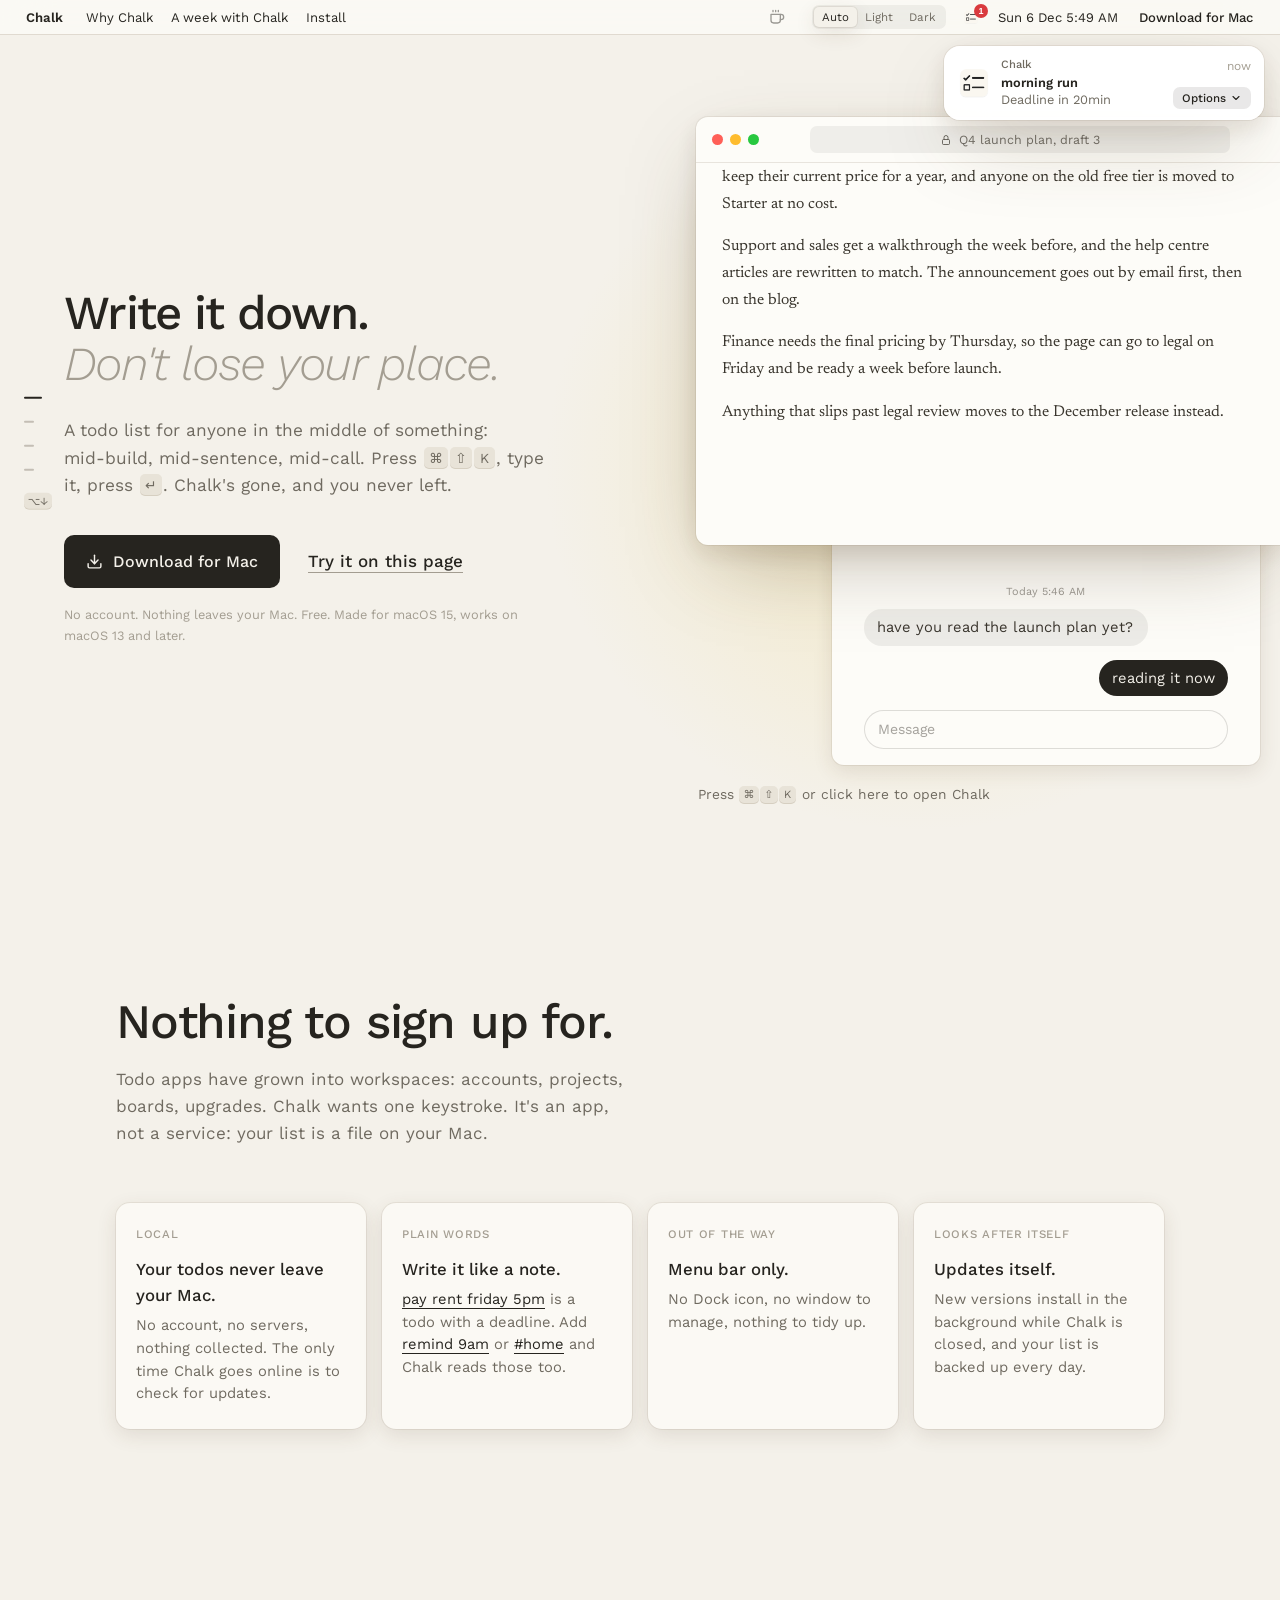
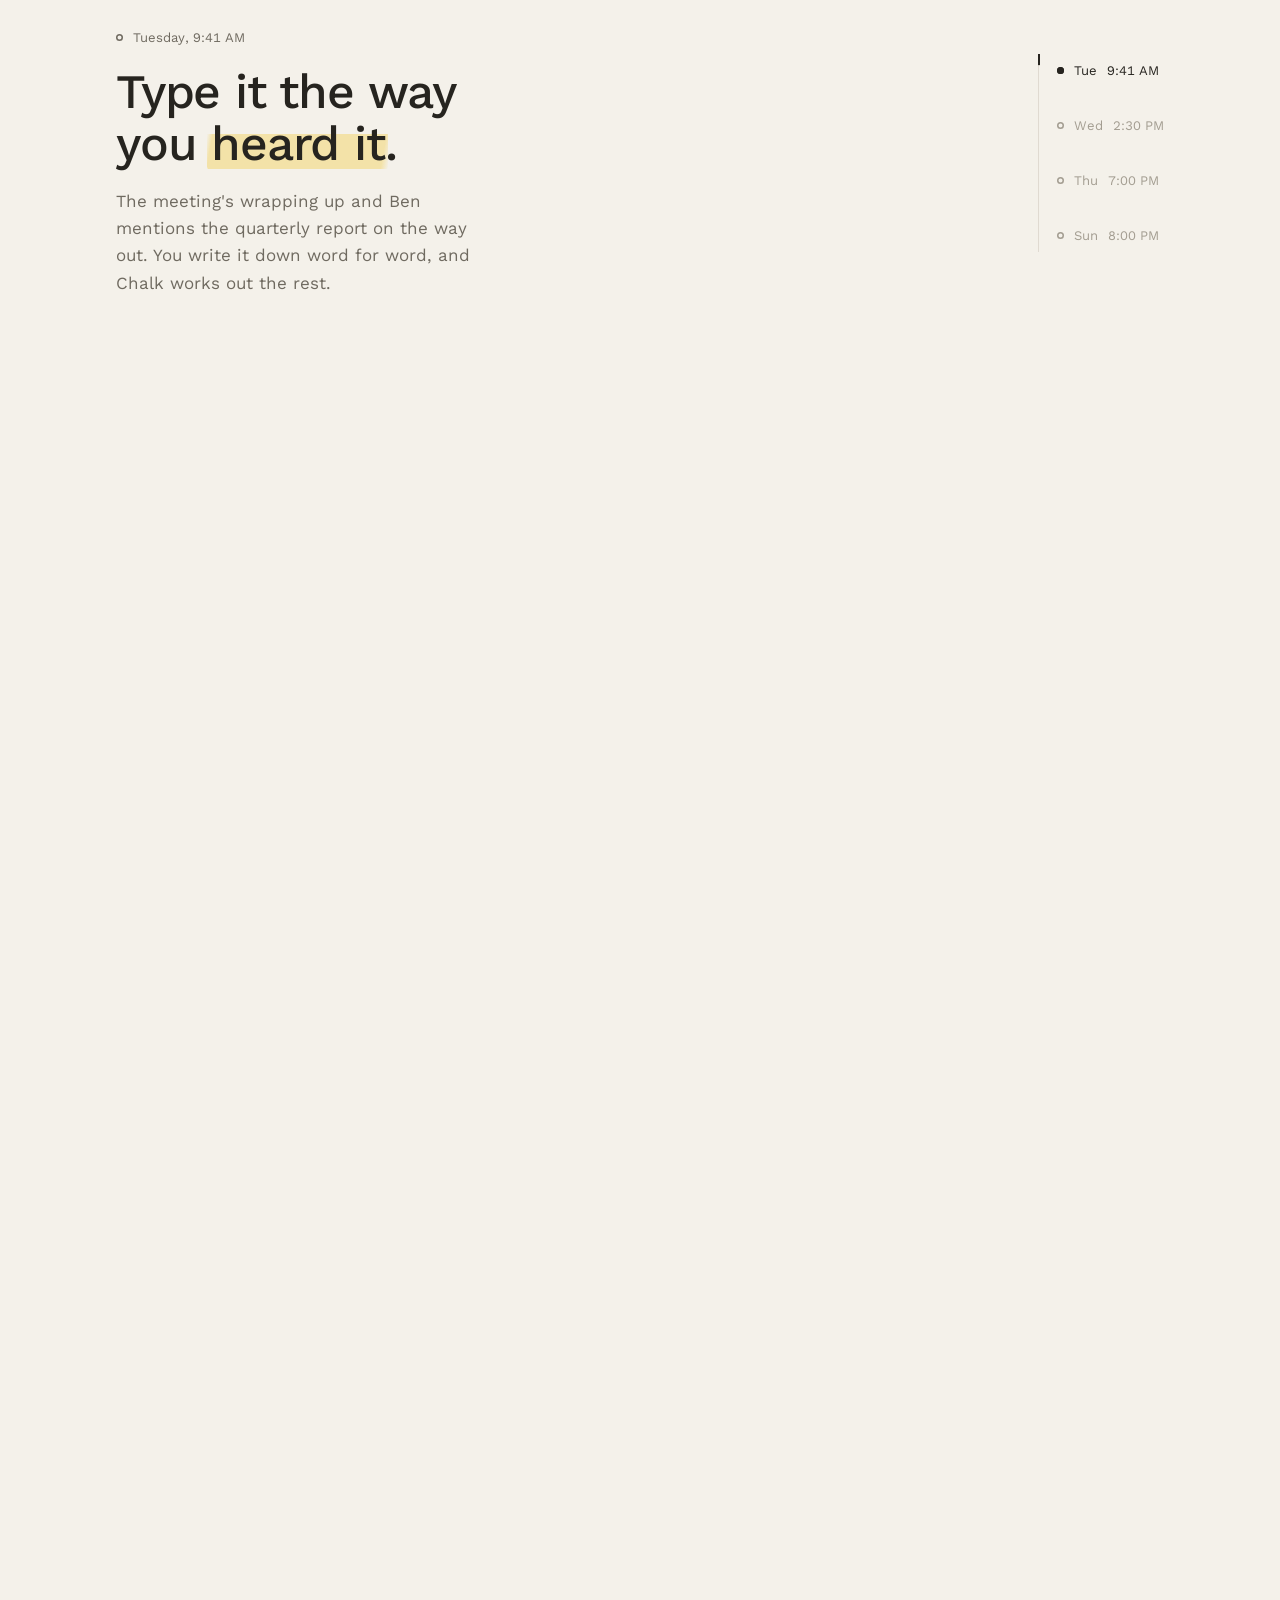
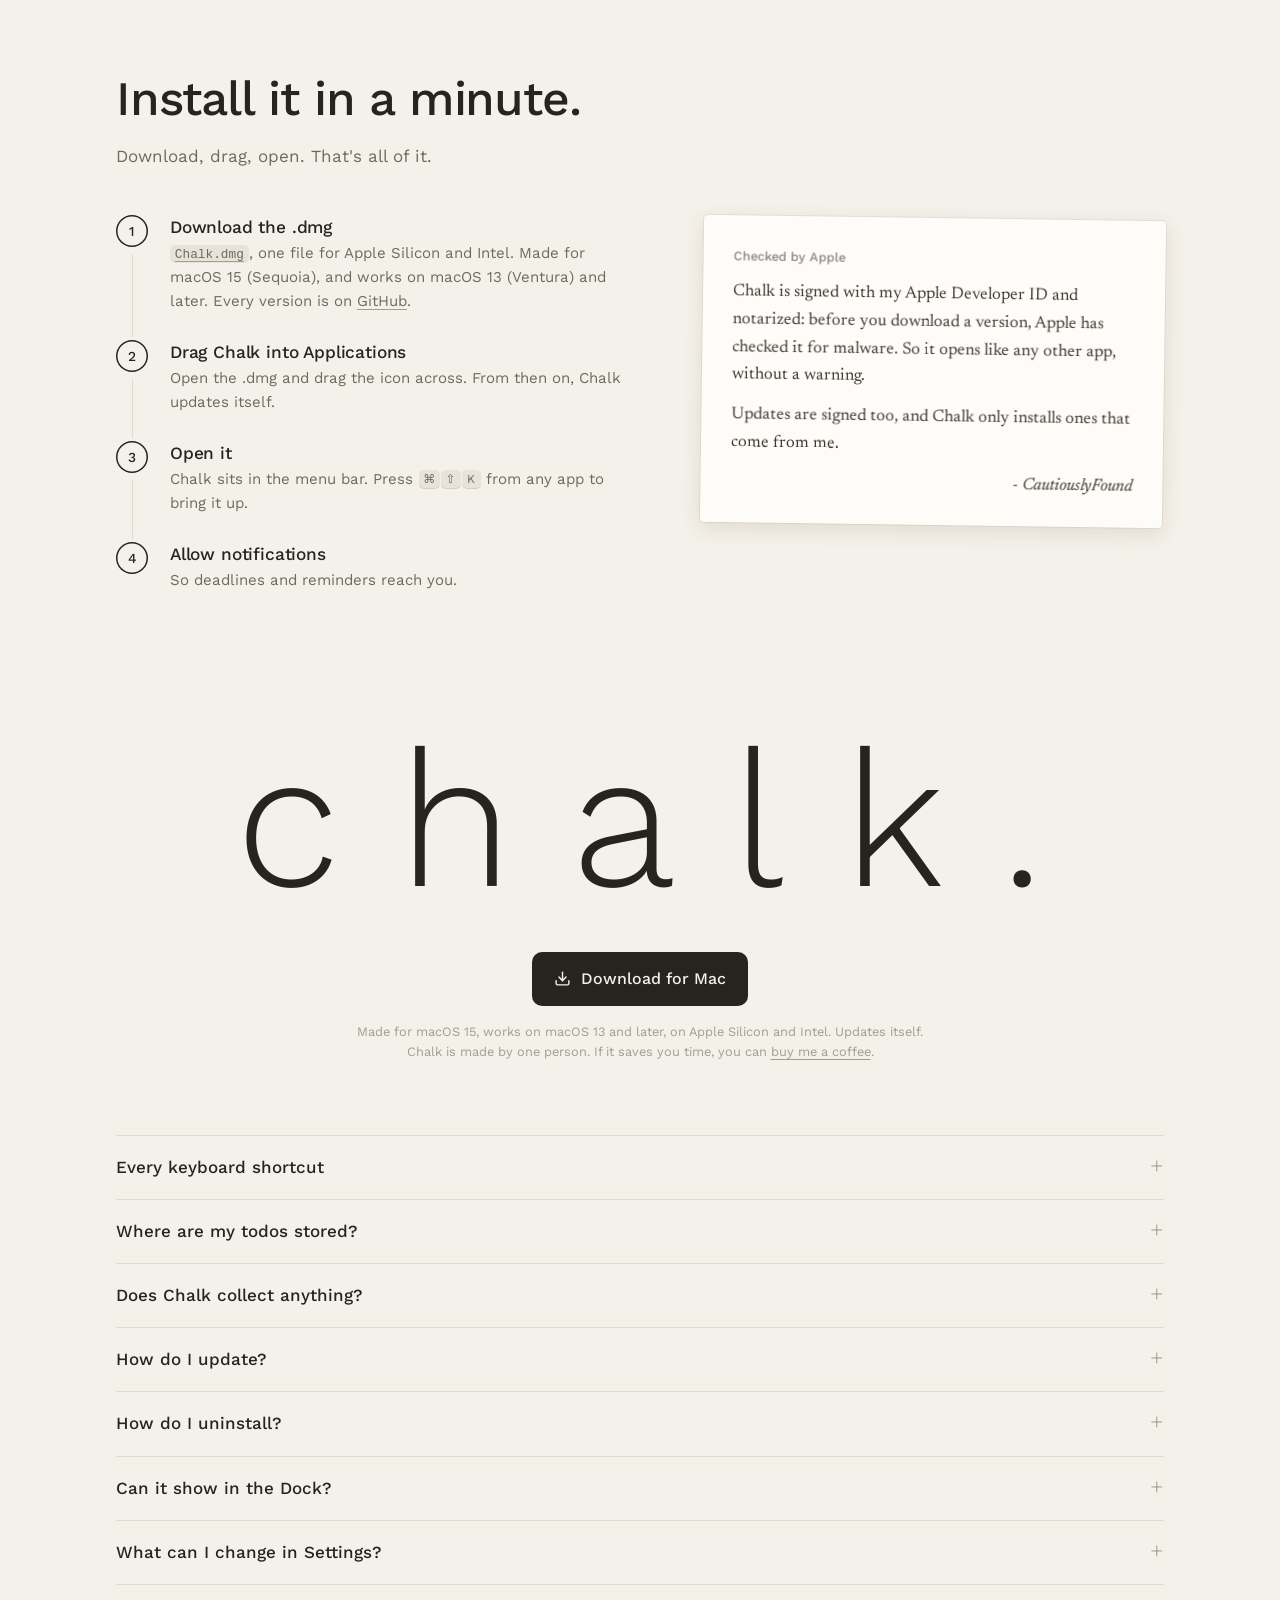
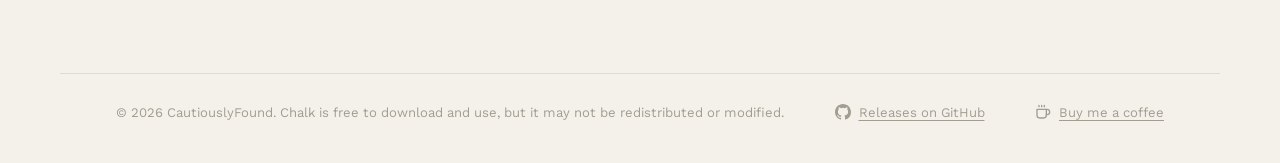
==== commit 62b5eea2: "Website: made for macOS 15, works on macOS 13 and later" ====
--- a/docs/index.html
+++ b/docs/index.html
@@ -1 +1 @@
-<!doctype html> <html lang="en"> <head> <meta charset="utf-8"> <meta name="viewport" content="width=device-width, initial-scale=1"> <title>chalk. | a todo list that opens like Spotlight</title> <meta name="description" content="Chalk is a keyboard-first todo list for macOS. It lives in your menu bar, opens over whatever you're doing, and keeps everything on your Mac: no account, nothing to sync. Type a todo in plain words and get back to work."> <meta property="og:type" content="website"> <meta property="og:url" content="https://cautiously-founded.github.io/chalk-releases/"> <meta property="og:site_name" content="Chalk"> <meta property="og:title" content="Chalk: a todo list for Mac that opens like Spotlight"> <meta property="og:description" content="Press ⌘⇧K, type it the way you'd say it, press Enter, and you're back where you were. Free, no account, nothing leaves your Mac."> <meta property="og:image" content="https://cautiously-founded.github.io/chalk-releases/og.png"> <meta property="og:image:width" content="1200"> <meta property="og:image:height" content="630"> <meta property="og:image:alt" content="Chalk's panel open over a document, with a list of todos and their deadlines"> <meta name="twitter:card" content="summary_large_image"> <link rel="icon" href="favicon.png"> <link rel="preconnect" href="https://fonts.googleapis.com"> <link rel="preconnect" href="https://fonts.gstatic.com" crossorigin> <link href="https://fonts.googleapis.com/css2?family=Work+Sans:ital,wght@0,300;0,400;0,500;0,600;1,300;1,400&family=Newsreader:ital,opsz,wght@0,6..72,400;1,6..72,400&display=swap" rel="stylesheet"> <link rel="stylesheet" href="style.css"> <script> // Appearance before first paint, so there's no flash of the wrong theme. try { const theme = localStorage.getItem("chalk-site-theme"); if (theme === "light" || theme === "dark") document.documentElement.dataset.theme = theme; } catch {} </script> </head> <body> <header class="menubar" id="menubar"> <a class="mb-app" href="#top">Chalk</a> <nav class="mb-menu" aria-label="Sections"> <a href="#why">Why Chalk</a> <a href="#one-line">A week with Chalk</a> <a href="#install">Install</a> </nav> <span class="mb-spacer"></span> <a class="tray coffee" href="https://ko-fi.com/cautiouslyfound" data-goatcounter-click="kofi-menubar" aria-label="Buy me a coffee, on Ko-fi" title="Buy me a coffee"><svg viewBox="0 0 24 24" width="16" height="16" aria-hidden="true"><path d="M17 8h1a4 4 0 1 1 0 8h-1"/><path d="M3 8h14v9a4 4 0 0 1-4 4H7a4 4 0 0 1-4-4Z"/><path d="M6 2v2M10 2v2M14 2v2"/></svg></a> <div class="appearance" role="radiogroup" aria-label="Appearance"> <button type="button" role="radio" data-theme-choice="system" title="Match system">Auto</button> <button type="button" role="radio" data-theme-choice="light">Light</button> <button type="button" role="radio" data-theme-choice="dark">Dark</button> </div> <button class="tray" id="tray" type="button" aria-label="Show or hide the Chalk panel (⌘⇧K)" title="⌘⇧K"> <img src="icon.png" alt=""> <span class="tray-badge" id="trayBadge" aria-label="overdue todos"></span> </button> <span class="mb-clock" id="clock"></span> <a class="mb-download" href="#download">Download for Mac</a> </header> <div class="notif-stack" id="notifStack" aria-live="polite"></div> <template id="notifTemplate"> <div class="notif page-notif" role="status"> <img class="notif-icon" src="icon.png" alt=""> <div class="notif-body"> <p class="notif-top"><b>Chalk</b></p> <p class="notif-title"></p> <p class="notif-text"></p> </div> <div class="page-notif-side"> <time>now</time> <button type="button" class="notif-options" aria-haspopup="menu" aria-expanded="false">Options<svg viewBox="0 0 24 24" width="12" height="12" aria-hidden="true"><path d="m6 9 6 6 6-6"/></svg></button> </div> <ul class="notif-menu page-notif-menu" role="menu" hidden></ul> <button type="button" class="page-notif-close" aria-label="Dismiss notification">×</button> </div> </template> <nav class="rail" id="rail" aria-label="Jump to section"></nav> <main> <section class="hero" id="top" data-rail="Today 4:12 PM"> <div class="hero-copy"> <h1>Write it down.<br><span class="soft">Don't lose your place.</span></h1> <p class="lede">A todo list for anyone in the middle of something: mid‑build, mid‑sentence, mid‑call. Press <kbd>⌘</kbd><kbd>⇧</kbd><kbd>K</kbd>, type it, press <span class="nowrap"><kbd>↵</kbd>.</span> Chalk's gone, and you never left.</p> <div class="hero-cta"> <a class="btn" href="https://github.com/cautiously-founded/chalk-releases/releases/latest/download/Chalk.dmg" data-goatcounter-click="download-hero"> <svg viewBox="0 0 24 24" width="17" height="17" aria-hidden="true"><path d="M12 15V3"/><path d="M21 15v4a2 2 0 0 1-2 2H5a2 2 0 0 1-2-2v-4"/><path d="m7 10 5 5 5-5"/></svg> Download for Mac </a> <button type="button" class="btn-text" id="tryIt">Try it on this page</button> </div> <p class="hero-note">No account. Nothing leaves your Mac. Free, for macOS 13 or later.</p> </div> <div class="stage" id="stage"> <div class="win-browser" aria-hidden="true"> <div class="browser-bar"> <span class="lights"><i></i><i></i><i></i></span> <span class="url"><svg viewBox="0 0 24 24" width="12" height="12"><rect x="5" y="11" width="14" height="10" rx="2"/><path d="M8 11V7a4 4 0 0 1 8 0v4"/></svg>Q4 launch plan, draft 3</span> </div> <div class="reading" id="reading"> <article> <p class="reading-kicker">Draft 3, for review</p> <h3>Q4 Launch Plan</h3> <p>The new plans go live on the first Monday of November. Existing customers keep their current price for a year, and anyone on the old free tier is moved to Starter at no cost.</p> <p>Support and sales get a walkthrough the week before, and the help centre articles are rewritten to match. The announcement goes out by email first, then on the blog.</p> <p><mark class="hi-x" id="readingMark">Finance needs the final pricing by Thursday, so the page can go to legal on Friday and be ready a week before launch.</mark></p> <p>Anything that slips past legal review moves to the December release instead.</p> </article> </div> </div> <div class="window"> <div class="window-bar"> <span class="lights" aria-hidden="true"><i></i><i></i><i></i></span> <span class="chat-who"><span class="avatar" aria-hidden="true">EW</span><span><b>Emma Walsh</b><small>Design</small></span></span> <button type="button" class="replay" id="replay" hidden>Replay</button> </div> <div class="chat" id="chat" aria-live="polite" aria-label="Conversation"></div> <div class="chat-compose" aria-hidden="true"><span id="composeText">Message</span></div> </div> <div class="notif hero-notif" id="heroNotif" aria-hidden="true"> <img class="notif-icon" src="icon.png" alt=""> <div class="notif-body"> <p class="notif-top"><b>Chalk</b><span>now</span></p> <p class="notif-title" id="heroNotifTitle"></p> <p class="notif-text" id="heroNotifText"></p> </div> </div> <div class="panel" id="panel" role="dialog" aria-label="Chalk, live demo"> <button type="button" class="panel-close" id="panelClose" aria-label="Hide Chalk" title="Hide (Esc)">×</button> <div class="panel-head"> <div class="field-wrap"> <div class="field-ghost" id="fieldGhost" aria-hidden="true"></div> <input id="field" class="field" type="text" readonly autocomplete="off" spellcheck="false" placeholder="Pick an example, or press ↵" aria-label="New todo, from the examples below"> </div> <div class="examples" id="examples" role="group" aria-label="Examples to add"></div> <div class="view-tabs" role="tablist" aria-label="View"> <button class="view-tab" role="tab" data-view="all">All</button> <button class="view-tab active" role="tab" data-view="day">Day</button> <button class="view-tab" role="tab" data-view="priority">Priority</button> <button class="view-tab" role="tab" data-view="tags">Tags</button> </div> </div> <div class="list-wrap"> <div class="list" id="list" tabindex="0" aria-label="Todos"></div> <div class="list-fade"></div> </div> <div class="cmdbar" aria-hidden="true"> <span class="cmd"><b>↵</b>Add</span> <span class="cmd"><b>↑↓</b>Move</span> <span class="cmd"><b>Space</b>Complete</span> <span class="cmd hide-sm"><b>⌘D</b>Delete</span> <span class="cmd"><b>Esc</b>Hide</span> </div> </div> <button class="summon" id="summon" type="button"> <span class="summon-open">Press <kbd>⌘</kbd><kbd>⇧</kbd><kbd>K</kbd> or click here to open Chalk</span> <span class="summon-close">Press <kbd>Esc</kbd> or click here to hide Chalk</span> </button> </div> </section> <section class="sec" id="why" data-rail="Why Chalk"> <div class="why-wrap"> <div class="head"> <h2>Nothing to <mark class="hi">sign up</mark> for.</h2> <p>Todo apps have grown into workspaces: accounts, projects, boards, upgrades. Chalk wants one keystroke. It's an app, not a service: your list is a file on your Mac.</p> </div> <ul class="why-cards"> <li><span class="why-k">Local</span><span class="qt"><b>Your todos never leave your Mac.</b> No account, no servers, nothing collected. The only time Chalk goes online is to check for updates.</span></li> <li><span class="why-k">Plain words</span><span class="qt"><b>Write it like a note.</b> <span class="why-say">pay rent friday 5pm</span> is a todo with a deadline. Add <span class="why-say">remind 9am</span> or <span class="why-say">#home</span> and Chalk reads those too.</span></li> <li><span class="why-k">Out of the way</span><span class="qt"><b>Menu bar only.</b> No Dock icon, no window to manage, nothing to tidy up.</span></li> <li><span class="why-k">Looks after itself</span><span class="qt"><b>Updates itself.</b> New versions install in the background while Chalk is closed, and your list is backed up every day.</span></li> </ul> </div> </section> <section class="sec week" id="one-line" data-rail="A week"> <div class="week-pin"> <div class="week-bar"> <div class="week-days" role="tablist" aria-label="Days"> <button type="button" class="week-day" role="tab" aria-controls="tuesday" data-slide="0">Tue<span class="week-time"> 9:41 AM</span></button> <button type="button" class="week-day" role="tab" aria-controls="scratchpad" data-slide="1">Wed<span class="week-time"> 2:30 PM</span></button> <button type="button" class="week-day" role="tab" aria-controls="thursday" data-slide="2">Thu<span class="week-time"> 7:00 PM</span></button> <button type="button" class="week-day" role="tab" aria-controls="sunday" data-slide="3">Sun<span class="week-time"> 8:00 PM</span></button> </div> </div> <div class="week-track" id="weekTrack" aria-label="A week with Chalk"> <div class="week-slide" id="tuesday" role="tabpanel" aria-roledescription="slide" aria-label="Tuesday, 1 of 4"> <div class="split"> <div class="head"> <p class="stamp">Tuesday, 9:41 AM</p> <h2>Type it the way you <mark class="hi">heard it</mark>.</h2> <p>The meeting's wrapping up and Ben mentions the quarterly report on the way out. You write it down word for word, and Chalk works out the rest.</p> </div> <div class="anatomy" id="anatomy"> <p class="a-field" aria-label="quarterly report monday 9am remind sunday 8pm p2 #work">quarterly report <span class="a-cmd hl k-deadline" data-k="deadline">monday 9am</span> <span class="a-cmd hl k-reminder" data-k="reminder">remind sunday 8pm</span> <span class="a-cmd hl k-priority" data-k="priority">p2</span> <span class="a-cmd hl k-tag" data-k="tag">#work</span></p> <p class="a-legend" aria-hidden="true"><span data-k="deadline">deadline</span><span data-k="reminder">reminder</span><span data-k="priority">priority</span><span data-k="tag">tag</span></p> <div class="row-host" id="anatomyRow"></div> </div> </div> </div> <div class="week-slide" id="scratchpad" role="tabpanel" aria-roledescription="slide" aria-label="Wednesday, 2 of 4"> <div class="pad-split"> <div class="head"> <p class="stamp">Wednesday, 2:30 PM</p> <h2>Some things aren't <mark class="hi">todos</mark>.</h2> <p>Your landlord is reading out the plumber's number on the phone. There's a notepad beside your list for that, and it saves as you type. Try it.</p> </div> <div class="pad" id="pad"> <div class="pad-head"><span>Scratchpad</span><span class="pad-saved" id="padSaved"></span></div> <textarea id="padText" spellcheck="false" aria-label="Scratchpad" placeholder="Jot something down..."></textarea> </div> </div> </div> <div class="week-slide" id="thursday" role="tabpanel" aria-roledescription="slide" aria-label="Thursday, 3 of 4"> <div class="split"> <div class="head"> <p class="stamp">Thursday, 7:00 PM</p> <h2>It reminds you <mark class="hi">before</mark> it's late.</h2> <p>Remember the slides Emma mentioned? You told Chalk to remind you Thursday night. Dinner's done, and there they are, with a day to spare.</p> </div> <div class="notif-host"> <div class="notif notif-open"> <img class="notif-icon" src="icon.png" alt=""> <div class="notif-body"> <p class="notif-top"><b>Chalk</b><span>now</span></p> <p class="notif-title">design review slides</p> <p class="notif-text">Reminder. Due Fri 5:00pm</p> </div> <span class="notif-options" aria-hidden="true">Options<svg viewBox="0 0 24 24" width="12" height="12"><path d="m6 9 6 6 6-6"/></svg></span> </div> <ul class="notif-menu" aria-label="Notification buttons"> <li>Complete</li> <li>Remind me in 15 min</li> <li>Remind me in 30 min</li> <li>Remind me in 1 hour</li> </ul> <div class="notif notif-later" aria-hidden="true"> <img class="notif-icon" src="icon.png" alt=""> <div class="notif-body"> <p class="notif-top"><b>Chalk</b><span>Fri 4:30 PM</span></p> <p class="notif-title">design review slides</p> <p class="notif-text">Due in 30 minutes</p> </div> </div> <p class="notif-note">Complete it or push it back from the notification, without opening Chalk. Once a deadline has passed, it offers to extend it instead. Alerts come at the deadline, a set time before, or both: you pick in Settings.</p> </div> </div> </div> <div class="week-slide" id="sunday" role="tabpanel" aria-roledescription="slide" aria-label="Sunday, 4 of 4"> <div class="split"> <div class="head"> <p class="stamp">Sunday, 8:00 PM</p> <h2>Next week, <mark class="hi">sorted</mark>.</h2> <p>Tuesday's reminder goes off: the quarterly report is due in the morning. Day view lines the week up for you, and rent has already come back round on its own.</p> </div> <div class="week-panel" id="sundayList"></div> </div> </div> </div> </div> </section> <section class="sec" id="install" data-rail="Install"> <div class="head"> <h2>Install it in a <mark class="hi">minute</mark>.</h2> <p>Download, drag, open. That's all of it.</p> </div> <div class="install"> <ol class="steps"> <li><h3>Download the .dmg</h3><p><a href="https://github.com/cautiously-founded/chalk-releases/releases/latest/download/Chalk.dmg" data-goatcounter-click="download-install"><code>Chalk.dmg</code></a>, one file for Apple Silicon and Intel. Needs macOS 13 (Ventura) or later. Every version is on <a href="https://github.com/cautiously-founded/chalk-releases/releases">GitHub</a>.</p></li> <li><h3>Drag Chalk into Applications</h3><p>Open the .dmg and drag the icon across. From then on, Chalk updates itself.</p></li> <li><h3>Open it</h3><p>Chalk sits in the menu bar. Press <kbd>⌘</kbd><kbd>⇧</kbd><kbd>K</kbd> from any app to bring it up.</p></li> <li><h3>Allow notifications</h3><p>So deadlines and reminders reach you.</p></li> </ol> <aside class="letter"> <p class="letter-head">Checked by Apple</p> <p>Chalk is signed with my Apple Developer ID and notarized: before you download a version, Apple has checked it for malware. So it opens like any other app, without a warning.</p> <p>Updates are signed too, and Chalk only installs ones that come from me.</p> <p class="letter-sign">CautiouslyFound</p> </aside> </div> <div class="close" id="download"> <p class="close-mark wordmark" aria-hidden="true">chalk.</p> <a class="btn" href="https://github.com/cautiously-founded/chalk-releases/releases/latest/download/Chalk.dmg" data-goatcounter-click="download-bottom"> <svg viewBox="0 0 24 24" width="17" height="17" aria-hidden="true"><path d="M12 15V3"/><path d="M21 15v4a2 2 0 0 1-2 2H5a2 2 0 0 1-2-2v-4"/><path d="m7 10 5 5 5-5"/></svg> Download for Mac </a> <p class="hero-note">For macOS 13 or later, on Apple Silicon and Intel. Updates itself.<br>Chalk is made by one person. If it saves you time, you can <a href="https://ko-fi.com/cautiouslyfound" data-goatcounter-click="kofi-bottom">buy me a coffee</a>.</p> </div> <div class="faq"> <details class="all-keys"><summary>Every keyboard shortcut</summary><div class="keys" id="keysTable"></div></details> <details><summary>Where are my todos stored?</summary><p>On your Mac, in a local database, with a backup made every day. No account, nothing to sign in to, and nothing is sent anywhere. The folder is <code>~/Library/Application Support/com.cautiouslyfound.chalk</code> (the backups are in <code>Backups</code> inside it).</p></details> <details><summary>Does Chalk collect anything?</summary><p>No. There's no analytics and no account. The only thing Chalk sends is a daily request to GitHub to check for an update, which, like visiting any website, shows GitHub your IP address. This website keeps rough counts with <a href="https://www.goatcounter.com">GoatCounter</a>: visits, which buttons get clicked, and roughly how long people stay. No cookies, no IP addresses kept, and nothing that follows you to other sites.</p></details> <details><summary>How do I update?</summary><p>You don't need to. Once a day Chalk checks for a new version and installs it in the background, while it's closed, and your todos and settings are kept. To check now, choose <b>Check for Updates…</b> from its menu bar icon. On a Mac where another account installed Chalk, updating needs an administrator's password, and Chalk tells you why first. Coming from Chalk 3? The first time Chalk 4 opens, it brings your todos, reminders, settings and scratchpad over by itself.</p></details> <details><summary>How do I uninstall?</summary><p>Quit Chalk from its menu bar icon and delete it from Applications. To remove your todos and settings too, delete the folder above (and <code>com.cautiouslyfound.chalkv3</code> next to it, if you used Chalk 3).</p></details> <details><summary>Can it show in the Dock?</summary><p>By default it lives only in the menu bar. Turn on <b>Show in Dock</b> in Settings (<kbd>⌘S</kbd>) and it appears in the Dock and <kbd>⌘Tab</kbd> too.</p></details> <details><summary>What can I change in Settings?</summary><p>Appearance (system, light or dark), font size from 12 to 20px, when deadline notifications arrive (at the deadline, a set time before, both, or none), notification sound, command highlighting, the shortcut hints in the footer, showing in the Dock, launching at login, and the two shortcuts that work from any app.</p></details> </div> </section> </main> <footer class="foot"> <p>© 2026 CautiouslyFound. Chalk is free to download and use, but it may not be redistributed or modified.</p> <a class="gh-link" href="https://github.com/cautiously-founded/chalk-releases"> <svg viewBox="0 0 16 16" width="16" height="16" aria-hidden="true" fill="currentColor"><path d="M8 0C3.58 0 0 3.58 0 8c0 3.54 2.29 6.53 5.47 7.59.4.07.55-.17.55-.38 0-.19-.01-.82-.01-1.49-2.01.37-2.53-.49-2.69-.94-.09-.23-.48-.94-.82-1.13-.28-.15-.68-.52-.01-.53.63-.01 1.08.58 1.23.82.72 1.21 1.87.87 2.33.66.07-.52.28-.87.51-1.07-1.78-.2-3.64-.89-3.64-3.95 0-.87.31-1.59.82-2.15-.08-.2-.36-1.02.08-2.12 0 0 .67-.21 2.2.82a7.6 7.6 0 0 1 4 0c1.53-1.04 2.2-.82 2.2-.82.44 1.1.16 1.92.08 2.12.51.56.82 1.27.82 2.15 0 3.07-1.87 3.75-3.65 3.95.29.25.54.73.54 1.48 0 1.07-.01 1.93-.01 2.2 0 .21.15.46.55.38A8.01 8.01 0 0 0 16 8c0-4.42-3.58-8-8-8Z"/></svg> Releases on GitHub</a> <a class="gh-link" href="https://ko-fi.com/cautiouslyfound" data-goatcounter-click="kofi-footer"><svg viewBox="0 0 24 24" width="16" height="16" aria-hidden="true" fill="none" stroke="currentColor" stroke-width="2" stroke-linecap="round" stroke-linejoin="round"><path d="M17 8h1a4 4 0 1 1 0 8h-1"/><path d="M3 8h14v9a4 4 0 0 1-4 4H7a4 4 0 0 1-4-4Z"/><path d="M6 2v2M10 2v2M14 2v2"/></svg> Buy me a coffee</a> </footer> <script id="goatcounter" data-goatcounter="https://cautiouslyfound.goatcounter.com/count" async src="https://gc.zgo.at/count.js"></script> <script src="app.js"></script> </body> </html>
+<!doctype html> <html lang="en"> <head> <meta charset="utf-8"> <meta name="viewport" content="width=device-width, initial-scale=1"> <title>chalk. | a todo list that opens like Spotlight</title> <meta name="description" content="Chalk is a keyboard-first todo list for macOS. It lives in your menu bar, opens over whatever you're doing, and keeps everything on your Mac: no account, nothing to sync. Type a todo in plain words and get back to work."> <meta property="og:type" content="website"> <meta property="og:url" content="https://cautiously-founded.github.io/chalk-releases/"> <meta property="og:site_name" content="Chalk"> <meta property="og:title" content="Chalk: a todo list for Mac that opens like Spotlight"> <meta property="og:description" content="Press ⌘⇧K, type it the way you'd say it, press Enter, and you're back where you were. Free, no account, nothing leaves your Mac."> <meta property="og:image" content="https://cautiously-founded.github.io/chalk-releases/og.png"> <meta property="og:image:width" content="1200"> <meta property="og:image:height" content="630"> <meta property="og:image:alt" content="Chalk's panel open over a document, with a list of todos and their deadlines"> <meta name="twitter:card" content="summary_large_image"> <link rel="icon" href="favicon.png"> <link rel="preconnect" href="https://fonts.googleapis.com"> <link rel="preconnect" href="https://fonts.gstatic.com" crossorigin> <link href="https://fonts.googleapis.com/css2?family=Work+Sans:ital,wght@0,300;0,400;0,500;0,600;1,300;1,400&family=Newsreader:ital,opsz,wght@0,6..72,400;1,6..72,400&display=swap" rel="stylesheet"> <link rel="stylesheet" href="style.css"> <script> // Appearance before first paint, so there's no flash of the wrong theme. try { const theme = localStorage.getItem("chalk-site-theme"); if (theme === "light" || theme === "dark") document.documentElement.dataset.theme = theme; } catch {} </script> </head> <body> <header class="menubar" id="menubar"> <a class="mb-app" href="#top">Chalk</a> <nav class="mb-menu" aria-label="Sections"> <a href="#why">Why Chalk</a> <a href="#one-line">A week with Chalk</a> <a href="#install">Install</a> </nav> <span class="mb-spacer"></span> <a class="tray coffee" href="https://ko-fi.com/cautiouslyfound" data-goatcounter-click="kofi-menubar" aria-label="Buy me a coffee, on Ko-fi" title="Buy me a coffee"><svg viewBox="0 0 24 24" width="16" height="16" aria-hidden="true"><path d="M17 8h1a4 4 0 1 1 0 8h-1"/><path d="M3 8h14v9a4 4 0 0 1-4 4H7a4 4 0 0 1-4-4Z"/><path d="M6 2v2M10 2v2M14 2v2"/></svg></a> <div class="appearance" role="radiogroup" aria-label="Appearance"> <button type="button" role="radio" data-theme-choice="system" title="Match system">Auto</button> <button type="button" role="radio" data-theme-choice="light">Light</button> <button type="button" role="radio" data-theme-choice="dark">Dark</button> </div> <button class="tray" id="tray" type="button" aria-label="Show or hide the Chalk panel (⌘⇧K)" title="⌘⇧K"> <img src="icon.png" alt=""> <span class="tray-badge" id="trayBadge" aria-label="overdue todos"></span> </button> <span class="mb-clock" id="clock"></span> <a class="mb-download" href="#download">Download for Mac</a> </header> <div class="notif-stack" id="notifStack" aria-live="polite"></div> <template id="notifTemplate"> <div class="notif page-notif" role="status"> <img class="notif-icon" src="icon.png" alt=""> <div class="notif-body"> <p class="notif-top"><b>Chalk</b></p> <p class="notif-title"></p> <p class="notif-text"></p> </div> <div class="page-notif-side"> <time>now</time> <button type="button" class="notif-options" aria-haspopup="menu" aria-expanded="false">Options<svg viewBox="0 0 24 24" width="12" height="12" aria-hidden="true"><path d="m6 9 6 6 6-6"/></svg></button> </div> <ul class="notif-menu page-notif-menu" role="menu" hidden></ul> <button type="button" class="page-notif-close" aria-label="Dismiss notification">×</button> </div> </template> <nav class="rail" id="rail" aria-label="Jump to section"></nav> <main> <section class="hero" id="top" data-rail="Today 4:12 PM"> <div class="hero-copy"> <h1>Write it down.<br><span class="soft">Don't lose your place.</span></h1> <p class="lede">A todo list for anyone in the middle of something: mid‑build, mid‑sentence, mid‑call. Press <kbd>⌘</kbd><kbd>⇧</kbd><kbd>K</kbd>, type it, press <span class="nowrap"><kbd>↵</kbd>.</span> Chalk's gone, and you never left.</p> <div class="hero-cta"> <a class="btn" href="https://github.com/cautiously-founded/chalk-releases/releases/latest/download/Chalk.dmg" data-goatcounter-click="download-hero"> <svg viewBox="0 0 24 24" width="17" height="17" aria-hidden="true"><path d="M12 15V3"/><path d="M21 15v4a2 2 0 0 1-2 2H5a2 2 0 0 1-2-2v-4"/><path d="m7 10 5 5 5-5"/></svg> Download for Mac </a> <button type="button" class="btn-text" id="tryIt">Try it on this page</button> </div> <p class="hero-note">No account. Nothing leaves your Mac. Free. Made for macOS 15, works on macOS 13 and later.</p> </div> <div class="stage" id="stage"> <div class="win-browser" aria-hidden="true"> <div class="browser-bar"> <span class="lights"><i></i><i></i><i></i></span> <span class="url"><svg viewBox="0 0 24 24" width="12" height="12"><rect x="5" y="11" width="14" height="10" rx="2"/><path d="M8 11V7a4 4 0 0 1 8 0v4"/></svg>Q4 launch plan, draft 3</span> </div> <div class="reading" id="reading"> <article> <p class="reading-kicker">Draft 3, for review</p> <h3>Q4 Launch Plan</h3> <p>The new plans go live on the first Monday of November. Existing customers keep their current price for a year, and anyone on the old free tier is moved to Starter at no cost.</p> <p>Support and sales get a walkthrough the week before, and the help centre articles are rewritten to match. The announcement goes out by email first, then on the blog.</p> <p><mark class="hi-x" id="readingMark">Finance needs the final pricing by Thursday, so the page can go to legal on Friday and be ready a week before launch.</mark></p> <p>Anything that slips past legal review moves to the December release instead.</p> </article> </div> </div> <div class="window"> <div class="window-bar"> <span class="lights" aria-hidden="true"><i></i><i></i><i></i></span> <span class="chat-who"><span class="avatar" aria-hidden="true">EW</span><span><b>Emma Walsh</b><small>Design</small></span></span> <button type="button" class="replay" id="replay" hidden>Replay</button> </div> <div class="chat" id="chat" aria-live="polite" aria-label="Conversation"></div> <div class="chat-compose" aria-hidden="true"><span id="composeText">Message</span></div> </div> <div class="notif hero-notif" id="heroNotif" aria-hidden="true"> <img class="notif-icon" src="icon.png" alt=""> <div class="notif-body"> <p class="notif-top"><b>Chalk</b><span>now</span></p> <p class="notif-title" id="heroNotifTitle"></p> <p class="notif-text" id="heroNotifText"></p> </div> </div> <div class="panel" id="panel" role="dialog" aria-label="Chalk, live demo"> <button type="button" class="panel-close" id="panelClose" aria-label="Hide Chalk" title="Hide (Esc)">×</button> <div class="panel-head"> <div class="field-wrap"> <div class="field-ghost" id="fieldGhost" aria-hidden="true"></div> <input id="field" class="field" type="text" readonly autocomplete="off" spellcheck="false" placeholder="Pick an example, or press ↵" aria-label="New todo, from the examples below"> </div> <div class="examples" id="examples" role="group" aria-label="Examples to add"></div> <div class="view-tabs" role="tablist" aria-label="View"> <button class="view-tab" role="tab" data-view="all">All</button> <button class="view-tab active" role="tab" data-view="day">Day</button> <button class="view-tab" role="tab" data-view="priority">Priority</button> <button class="view-tab" role="tab" data-view="tags">Tags</button> </div> </div> <div class="list-wrap"> <div class="list" id="list" tabindex="0" aria-label="Todos"></div> <div class="list-fade"></div> </div> <div class="cmdbar" aria-hidden="true"> <span class="cmd"><b>↵</b>Add</span> <span class="cmd"><b>↑↓</b>Move</span> <span class="cmd"><b>Space</b>Complete</span> <span class="cmd hide-sm"><b>⌘D</b>Delete</span> <span class="cmd"><b>Esc</b>Hide</span> </div> </div> <button class="summon" id="summon" type="button"> <span class="summon-open">Press <kbd>⌘</kbd><kbd>⇧</kbd><kbd>K</kbd> or click here to open Chalk</span> <span class="summon-close">Press <kbd>Esc</kbd> or click here to hide Chalk</span> </button> </div> </section> <section class="sec" id="why" data-rail="Why Chalk"> <div class="why-wrap"> <div class="head"> <h2>Nothing to <mark class="hi">sign up</mark> for.</h2> <p>Todo apps have grown into workspaces: accounts, projects, boards, upgrades. Chalk wants one keystroke. It's an app, not a service: your list is a file on your Mac.</p> </div> <ul class="why-cards"> <li><span class="why-k">Local</span><span class="qt"><b>Your todos never leave your Mac.</b> No account, no servers, nothing collected. The only time Chalk goes online is to check for updates.</span></li> <li><span class="why-k">Plain words</span><span class="qt"><b>Write it like a note.</b> <span class="why-say">pay rent friday 5pm</span> is a todo with a deadline. Add <span class="why-say">remind 9am</span> or <span class="why-say">#home</span> and Chalk reads those too.</span></li> <li><span class="why-k">Out of the way</span><span class="qt"><b>Menu bar only.</b> No Dock icon, no window to manage, nothing to tidy up.</span></li> <li><span class="why-k">Looks after itself</span><span class="qt"><b>Updates itself.</b> New versions install in the background while Chalk is closed, and your list is backed up every day.</span></li> </ul> </div> </section> <section class="sec week" id="one-line" data-rail="A week"> <div class="week-pin"> <div class="week-bar"> <div class="week-days" role="tablist" aria-label="Days"> <button type="button" class="week-day" role="tab" aria-controls="tuesday" data-slide="0">Tue<span class="week-time"> 9:41 AM</span></button> <button type="button" class="week-day" role="tab" aria-controls="scratchpad" data-slide="1">Wed<span class="week-time"> 2:30 PM</span></button> <button type="button" class="week-day" role="tab" aria-controls="thursday" data-slide="2">Thu<span class="week-time"> 7:00 PM</span></button> <button type="button" class="week-day" role="tab" aria-controls="sunday" data-slide="3">Sun<span class="week-time"> 8:00 PM</span></button> </div> </div> <div class="week-track" id="weekTrack" aria-label="A week with Chalk"> <div class="week-slide" id="tuesday" role="tabpanel" aria-roledescription="slide" aria-label="Tuesday, 1 of 4"> <div class="split"> <div class="head"> <p class="stamp">Tuesday, 9:41 AM</p> <h2>Type it the way you <mark class="hi">heard it</mark>.</h2> <p>The meeting's wrapping up and Ben mentions the quarterly report on the way out. You write it down word for word, and Chalk works out the rest.</p> </div> <div class="anatomy" id="anatomy"> <p class="a-field" aria-label="quarterly report monday 9am remind sunday 8pm p2 #work">quarterly report <span class="a-cmd hl k-deadline" data-k="deadline">monday 9am</span> <span class="a-cmd hl k-reminder" data-k="reminder">remind sunday 8pm</span> <span class="a-cmd hl k-priority" data-k="priority">p2</span> <span class="a-cmd hl k-tag" data-k="tag">#work</span></p> <p class="a-legend" aria-hidden="true"><span data-k="deadline">deadline</span><span data-k="reminder">reminder</span><span data-k="priority">priority</span><span data-k="tag">tag</span></p> <div class="row-host" id="anatomyRow"></div> </div> </div> </div> <div class="week-slide" id="scratchpad" role="tabpanel" aria-roledescription="slide" aria-label="Wednesday, 2 of 4"> <div class="pad-split"> <div class="head"> <p class="stamp">Wednesday, 2:30 PM</p> <h2>Some things aren't <mark class="hi">todos</mark>.</h2> <p>Your landlord is reading out the plumber's number on the phone. There's a notepad beside your list for that, and it saves as you type. Try it.</p> </div> <div class="pad" id="pad"> <div class="pad-head"><span>Scratchpad</span><span class="pad-saved" id="padSaved"></span></div> <textarea id="padText" spellcheck="false" aria-label="Scratchpad" placeholder="Jot something down..."></textarea> </div> </div> </div> <div class="week-slide" id="thursday" role="tabpanel" aria-roledescription="slide" aria-label="Thursday, 3 of 4"> <div class="split"> <div class="head"> <p class="stamp">Thursday, 7:00 PM</p> <h2>It reminds you <mark class="hi">before</mark> it's late.</h2> <p>Remember the slides Emma mentioned? You told Chalk to remind you Thursday night. Dinner's done, and there they are, with a day to spare.</p> </div> <div class="notif-host"> <div class="notif notif-open"> <img class="notif-icon" src="icon.png" alt=""> <div class="notif-body"> <p class="notif-top"><b>Chalk</b><span>now</span></p> <p class="notif-title">design review slides</p> <p class="notif-text">Reminder. Due Fri 5:00pm</p> </div> <span class="notif-options" aria-hidden="true">Options<svg viewBox="0 0 24 24" width="12" height="12"><path d="m6 9 6 6 6-6"/></svg></span> </div> <ul class="notif-menu" aria-label="Notification buttons"> <li>Complete</li> <li>Remind me in 15 min</li> <li>Remind me in 30 min</li> <li>Remind me in 1 hour</li> </ul> <div class="notif notif-later" aria-hidden="true"> <img class="notif-icon" src="icon.png" alt=""> <div class="notif-body"> <p class="notif-top"><b>Chalk</b><span>Fri 4:30 PM</span></p> <p class="notif-title">design review slides</p> <p class="notif-text">Due in 30 minutes</p> </div> </div> <p class="notif-note">Complete it or push it back from the notification, without opening Chalk. Once a deadline has passed, it offers to extend it instead. Alerts come at the deadline, a set time before, or both: you pick in Settings.</p> </div> </div> </div> <div class="week-slide" id="sunday" role="tabpanel" aria-roledescription="slide" aria-label="Sunday, 4 of 4"> <div class="split"> <div class="head"> <p class="stamp">Sunday, 8:00 PM</p> <h2>Next week, <mark class="hi">sorted</mark>.</h2> <p>Tuesday's reminder goes off: the quarterly report is due in the morning. Day view lines the week up for you, and rent has already come back round on its own.</p> </div> <div class="week-panel" id="sundayList"></div> </div> </div> </div> </div> </section> <section class="sec" id="install" data-rail="Install"> <div class="head"> <h2>Install it in a <mark class="hi">minute</mark>.</h2> <p>Download, drag, open. That's all of it.</p> </div> <div class="install"> <ol class="steps"> <li><h3>Download the .dmg</h3><p><a href="https://github.com/cautiously-founded/chalk-releases/releases/latest/download/Chalk.dmg" data-goatcounter-click="download-install"><code>Chalk.dmg</code></a>, one file for Apple Silicon and Intel. Made for macOS 15 (Sequoia), and works on macOS 13 (Ventura) and later. Every version is on <a href="https://github.com/cautiously-founded/chalk-releases/releases">GitHub</a>.</p></li> <li><h3>Drag Chalk into Applications</h3><p>Open the .dmg and drag the icon across. From then on, Chalk updates itself.</p></li> <li><h3>Open it</h3><p>Chalk sits in the menu bar. Press <kbd>⌘</kbd><kbd>⇧</kbd><kbd>K</kbd> from any app to bring it up.</p></li> <li><h3>Allow notifications</h3><p>So deadlines and reminders reach you.</p></li> </ol> <aside class="letter"> <p class="letter-head">Checked by Apple</p> <p>Chalk is signed with my Apple Developer ID and notarized: before you download a version, Apple has checked it for malware. So it opens like any other app, without a warning.</p> <p>Updates are signed too, and Chalk only installs ones that come from me.</p> <p class="letter-sign">CautiouslyFound</p> </aside> </div> <div class="close" id="download"> <p class="close-mark wordmark" aria-hidden="true">chalk.</p> <a class="btn" href="https://github.com/cautiously-founded/chalk-releases/releases/latest/download/Chalk.dmg" data-goatcounter-click="download-bottom"> <svg viewBox="0 0 24 24" width="17" height="17" aria-hidden="true"><path d="M12 15V3"/><path d="M21 15v4a2 2 0 0 1-2 2H5a2 2 0 0 1-2-2v-4"/><path d="m7 10 5 5 5-5"/></svg> Download for Mac </a> <p class="hero-note">Made for macOS 15, works on macOS 13 and later, on Apple Silicon and Intel. Updates itself.<br>Chalk is made by one person. If it saves you time, you can <a href="https://ko-fi.com/cautiouslyfound" data-goatcounter-click="kofi-bottom">buy me a coffee</a>.</p> </div> <div class="faq"> <details class="all-keys"><summary>Every keyboard shortcut</summary><div class="keys" id="keysTable"></div></details> <details><summary>Where are my todos stored?</summary><p>On your Mac, in a local database, with a backup made every day. No account, nothing to sign in to, and nothing is sent anywhere. The folder is <code>~/Library/Application Support/com.cautiouslyfound.chalk</code> (the backups are in <code>Backups</code> inside it).</p></details> <details><summary>Does Chalk collect anything?</summary><p>No. There's no analytics and no account. The only thing Chalk sends is a daily request to GitHub to check for an update, which, like visiting any website, shows GitHub your IP address. This website keeps rough counts with <a href="https://www.goatcounter.com">GoatCounter</a>: visits, which buttons get clicked, and roughly how long people stay. No cookies, no IP addresses kept, and nothing that follows you to other sites.</p></details> <details><summary>How do I update?</summary><p>You don't need to. Once a day Chalk checks for a new version and installs it in the background, while it's closed, and your todos and settings are kept. To check now, choose <b>Check for Updates…</b> from its menu bar icon. On a Mac where another account installed Chalk, updating needs an administrator's password, and Chalk tells you why first. Coming from Chalk 3? The first time Chalk 4 opens, it brings your todos, reminders, settings and scratchpad over by itself.</p></details> <details><summary>How do I uninstall?</summary><p>Quit Chalk from its menu bar icon and delete it from Applications. To remove your todos and settings too, delete the folder above (and <code>com.cautiouslyfound.chalkv3</code> next to it, if you used Chalk 3).</p></details> <details><summary>Can it show in the Dock?</summary><p>By default it lives only in the menu bar. Turn on <b>Show in Dock</b> in Settings (<kbd>⌘S</kbd>) and it appears in the Dock and <kbd>⌘Tab</kbd> too.</p></details> <details><summary>What can I change in Settings?</summary><p>Appearance (system, light or dark), font size from 12 to 20px, when deadline notifications arrive (at the deadline, a set time before, both, or none), notification sound, command highlighting, the shortcut hints in the footer, showing in the Dock, launching at login, and the two shortcuts that work from any app.</p></details> </div> </section> </main> <footer class="foot"> <p>© 2026 CautiouslyFound. Chalk is free to download and use, but it may not be redistributed or modified.</p> <a class="gh-link" href="https://github.com/cautiously-founded/chalk-releases"> <svg viewBox="0 0 16 16" width="16" height="16" aria-hidden="true" fill="currentColor"><path d="M8 0C3.58 0 0 3.58 0 8c0 3.54 2.29 6.53 5.47 7.59.4.07.55-.17.55-.38 0-.19-.01-.82-.01-1.49-2.01.37-2.53-.49-2.69-.94-.09-.23-.48-.94-.82-1.13-.28-.15-.68-.52-.01-.53.63-.01 1.08.58 1.23.82.72 1.21 1.87.87 2.33.66.07-.52.28-.87.51-1.07-1.78-.2-3.64-.89-3.64-3.95 0-.87.31-1.59.82-2.15-.08-.2-.36-1.02.08-2.12 0 0 .67-.21 2.2.82a7.6 7.6 0 0 1 4 0c1.53-1.04 2.2-.82 2.2-.82.44 1.1.16 1.92.08 2.12.51.56.82 1.27.82 2.15 0 3.07-1.87 3.75-3.65 3.95.29.25.54.73.54 1.48 0 1.07-.01 1.93-.01 2.2 0 .21.15.46.55.38A8.01 8.01 0 0 0 16 8c0-4.42-3.58-8-8-8Z"/></svg> Releases on GitHub</a> <a class="gh-link" href="https://ko-fi.com/cautiouslyfound" data-goatcounter-click="kofi-footer"><svg viewBox="0 0 24 24" width="16" height="16" aria-hidden="true" fill="none" stroke="currentColor" stroke-width="2" stroke-linecap="round" stroke-linejoin="round"><path d="M17 8h1a4 4 0 1 1 0 8h-1"/><path d="M3 8h14v9a4 4 0 0 1-4 4H7a4 4 0 0 1-4-4Z"/><path d="M6 2v2M10 2v2M14 2v2"/></svg> Buy me a coffee</a> </footer> <script id="goatcounter" data-goatcounter="https://cautiouslyfound.goatcounter.com/count" async src="https://gc.zgo.at/count.js"></script> <script src="app.js"></script> </body> </html>
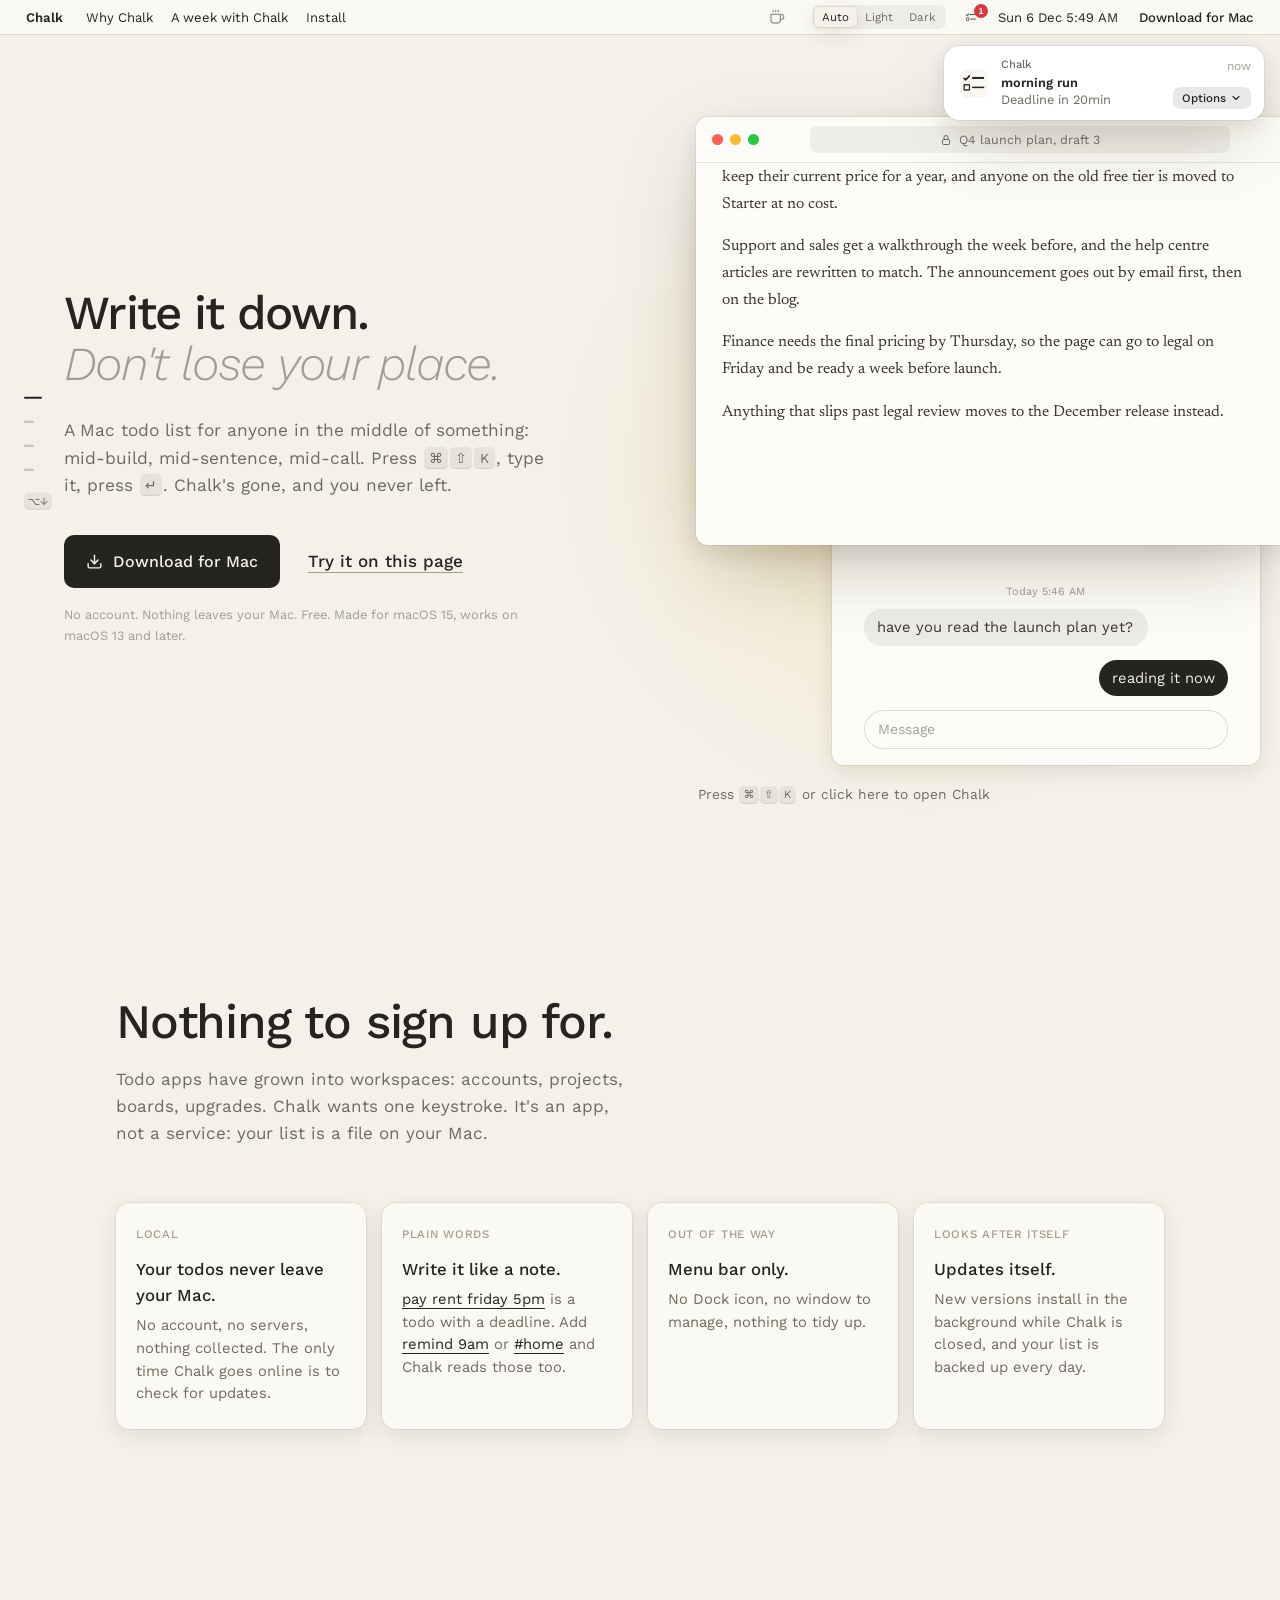
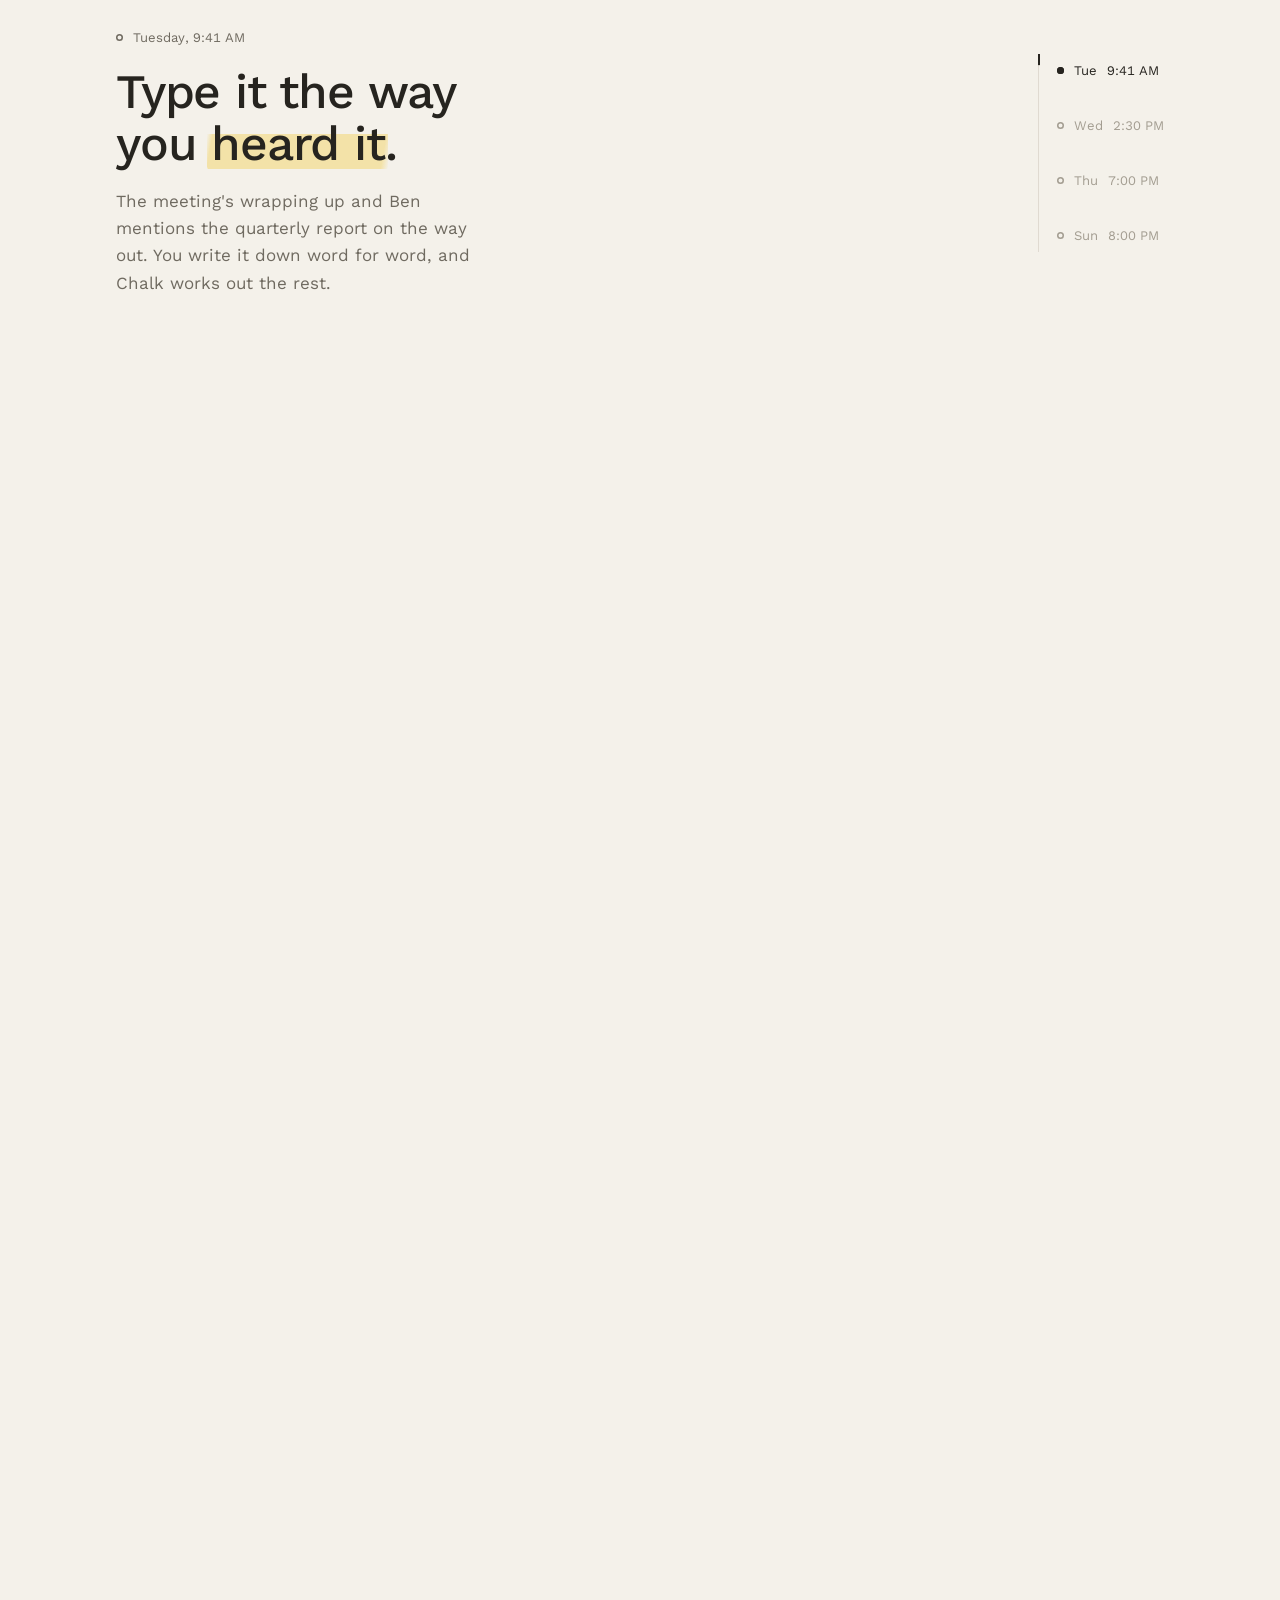
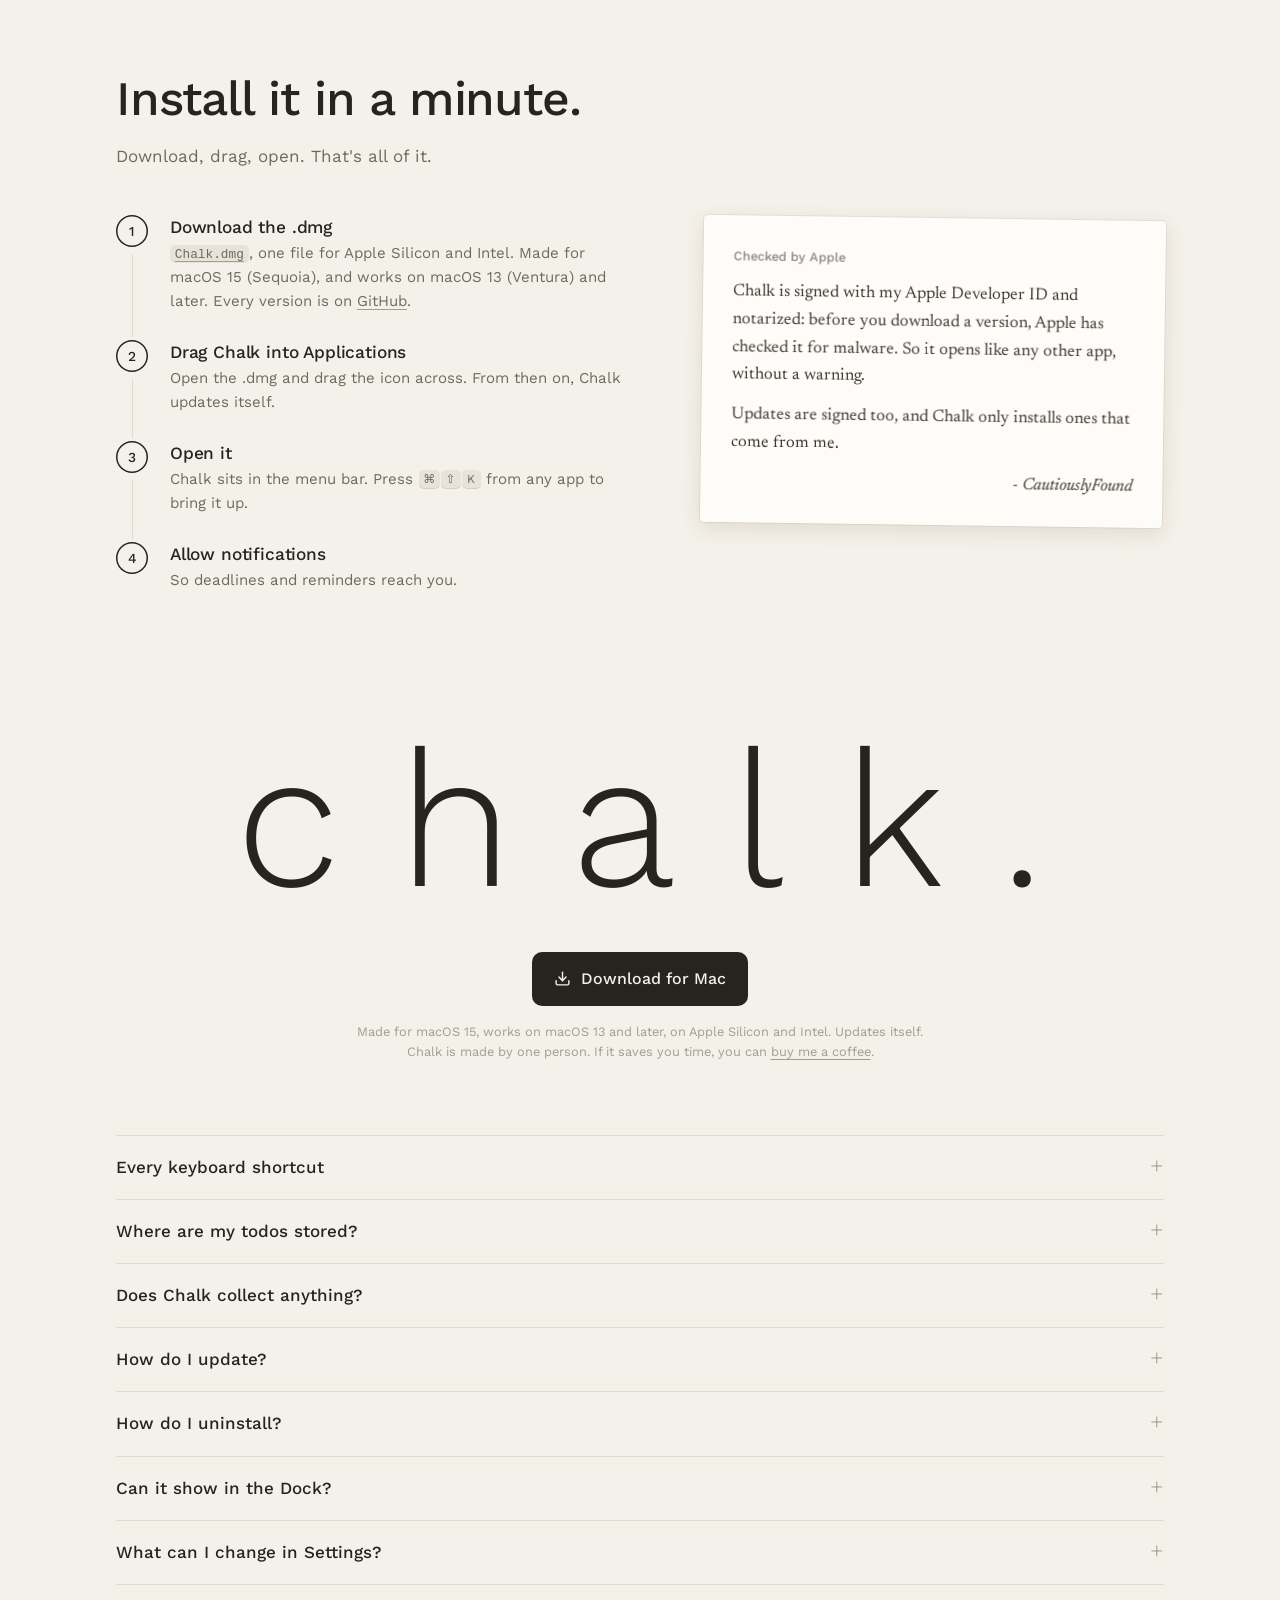
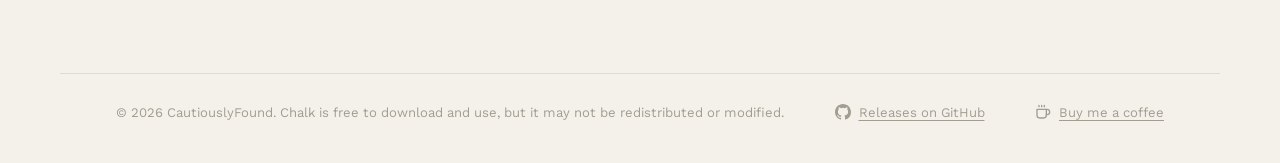
==== commit 72e595c0: "Website: clearer title and description, canonical, structured data" ====
--- a/docs/index.html
+++ b/docs/index.html
@@ -1 +1 @@
-<!doctype html> <html lang="en"> <head> <meta charset="utf-8"> <meta name="viewport" content="width=device-width, initial-scale=1"> <title>chalk. | a todo list that opens like Spotlight</title> <meta name="description" content="Chalk is a keyboard-first todo list for macOS. It lives in your menu bar, opens over whatever you're doing, and keeps everything on your Mac: no account, nothing to sync. Type a todo in plain words and get back to work."> <meta property="og:type" content="website"> <meta property="og:url" content="https://cautiously-founded.github.io/chalk-releases/"> <meta property="og:site_name" content="Chalk"> <meta property="og:title" content="Chalk: a todo list for Mac that opens like Spotlight"> <meta property="og:description" content="Press ⌘⇧K, type it the way you'd say it, press Enter, and you're back where you were. Free, no account, nothing leaves your Mac."> <meta property="og:image" content="https://cautiously-founded.github.io/chalk-releases/og.png"> <meta property="og:image:width" content="1200"> <meta property="og:image:height" content="630"> <meta property="og:image:alt" content="Chalk's panel open over a document, with a list of todos and their deadlines"> <meta name="twitter:card" content="summary_large_image"> <link rel="icon" href="favicon.png"> <link rel="preconnect" href="https://fonts.googleapis.com"> <link rel="preconnect" href="https://fonts.gstatic.com" crossorigin> <link href="https://fonts.googleapis.com/css2?family=Work+Sans:ital,wght@0,300;0,400;0,500;0,600;1,300;1,400&family=Newsreader:ital,opsz,wght@0,6..72,400;1,6..72,400&display=swap" rel="stylesheet"> <link rel="stylesheet" href="style.css"> <script> // Appearance before first paint, so there's no flash of the wrong theme. try { const theme = localStorage.getItem("chalk-site-theme"); if (theme === "light" || theme === "dark") document.documentElement.dataset.theme = theme; } catch {} </script> </head> <body> <header class="menubar" id="menubar"> <a class="mb-app" href="#top">Chalk</a> <nav class="mb-menu" aria-label="Sections"> <a href="#why">Why Chalk</a> <a href="#one-line">A week with Chalk</a> <a href="#install">Install</a> </nav> <span class="mb-spacer"></span> <a class="tray coffee" href="https://ko-fi.com/cautiouslyfound" data-goatcounter-click="kofi-menubar" aria-label="Buy me a coffee, on Ko-fi" title="Buy me a coffee"><svg viewBox="0 0 24 24" width="16" height="16" aria-hidden="true"><path d="M17 8h1a4 4 0 1 1 0 8h-1"/><path d="M3 8h14v9a4 4 0 0 1-4 4H7a4 4 0 0 1-4-4Z"/><path d="M6 2v2M10 2v2M14 2v2"/></svg></a> <div class="appearance" role="radiogroup" aria-label="Appearance"> <button type="button" role="radio" data-theme-choice="system" title="Match system">Auto</button> <button type="button" role="radio" data-theme-choice="light">Light</button> <button type="button" role="radio" data-theme-choice="dark">Dark</button> </div> <button class="tray" id="tray" type="button" aria-label="Show or hide the Chalk panel (⌘⇧K)" title="⌘⇧K"> <img src="icon.png" alt=""> <span class="tray-badge" id="trayBadge" aria-label="overdue todos"></span> </button> <span class="mb-clock" id="clock"></span> <a class="mb-download" href="#download">Download for Mac</a> </header> <div class="notif-stack" id="notifStack" aria-live="polite"></div> <template id="notifTemplate"> <div class="notif page-notif" role="status"> <img class="notif-icon" src="icon.png" alt=""> <div class="notif-body"> <p class="notif-top"><b>Chalk</b></p> <p class="notif-title"></p> <p class="notif-text"></p> </div> <div class="page-notif-side"> <time>now</time> <button type="button" class="notif-options" aria-haspopup="menu" aria-expanded="false">Options<svg viewBox="0 0 24 24" width="12" height="12" aria-hidden="true"><path d="m6 9 6 6 6-6"/></svg></button> </div> <ul class="notif-menu page-notif-menu" role="menu" hidden></ul> <button type="button" class="page-notif-close" aria-label="Dismiss notification">×</button> </div> </template> <nav class="rail" id="rail" aria-label="Jump to section"></nav> <main> <section class="hero" id="top" data-rail="Today 4:12 PM"> <div class="hero-copy"> <h1>Write it down.<br><span class="soft">Don't lose your place.</span></h1> <p class="lede">A todo list for anyone in the middle of something: mid‑build, mid‑sentence, mid‑call. Press <kbd>⌘</kbd><kbd>⇧</kbd><kbd>K</kbd>, type it, press <span class="nowrap"><kbd>↵</kbd>.</span> Chalk's gone, and you never left.</p> <div class="hero-cta"> <a class="btn" href="https://github.com/cautiously-founded/chalk-releases/releases/latest/download/Chalk.dmg" data-goatcounter-click="download-hero"> <svg viewBox="0 0 24 24" width="17" height="17" aria-hidden="true"><path d="M12 15V3"/><path d="M21 15v4a2 2 0 0 1-2 2H5a2 2 0 0 1-2-2v-4"/><path d="m7 10 5 5 5-5"/></svg> Download for Mac </a> <button type="button" class="btn-text" id="tryIt">Try it on this page</button> </div> <p class="hero-note">No account. Nothing leaves your Mac. Free. Made for macOS 15, works on macOS 13 and later.</p> </div> <div class="stage" id="stage"> <div class="win-browser" aria-hidden="true"> <div class="browser-bar"> <span class="lights"><i></i><i></i><i></i></span> <span class="url"><svg viewBox="0 0 24 24" width="12" height="12"><rect x="5" y="11" width="14" height="10" rx="2"/><path d="M8 11V7a4 4 0 0 1 8 0v4"/></svg>Q4 launch plan, draft 3</span> </div> <div class="reading" id="reading"> <article> <p class="reading-kicker">Draft 3, for review</p> <h3>Q4 Launch Plan</h3> <p>The new plans go live on the first Monday of November. Existing customers keep their current price for a year, and anyone on the old free tier is moved to Starter at no cost.</p> <p>Support and sales get a walkthrough the week before, and the help centre articles are rewritten to match. The announcement goes out by email first, then on the blog.</p> <p><mark class="hi-x" id="readingMark">Finance needs the final pricing by Thursday, so the page can go to legal on Friday and be ready a week before launch.</mark></p> <p>Anything that slips past legal review moves to the December release instead.</p> </article> </div> </div> <div class="window"> <div class="window-bar"> <span class="lights" aria-hidden="true"><i></i><i></i><i></i></span> <span class="chat-who"><span class="avatar" aria-hidden="true">EW</span><span><b>Emma Walsh</b><small>Design</small></span></span> <button type="button" class="replay" id="replay" hidden>Replay</button> </div> <div class="chat" id="chat" aria-live="polite" aria-label="Conversation"></div> <div class="chat-compose" aria-hidden="true"><span id="composeText">Message</span></div> </div> <div class="notif hero-notif" id="heroNotif" aria-hidden="true"> <img class="notif-icon" src="icon.png" alt=""> <div class="notif-body"> <p class="notif-top"><b>Chalk</b><span>now</span></p> <p class="notif-title" id="heroNotifTitle"></p> <p class="notif-text" id="heroNotifText"></p> </div> </div> <div class="panel" id="panel" role="dialog" aria-label="Chalk, live demo"> <button type="button" class="panel-close" id="panelClose" aria-label="Hide Chalk" title="Hide (Esc)">×</button> <div class="panel-head"> <div class="field-wrap"> <div class="field-ghost" id="fieldGhost" aria-hidden="true"></div> <input id="field" class="field" type="text" readonly autocomplete="off" spellcheck="false" placeholder="Pick an example, or press ↵" aria-label="New todo, from the examples below"> </div> <div class="examples" id="examples" role="group" aria-label="Examples to add"></div> <div class="view-tabs" role="tablist" aria-label="View"> <button class="view-tab" role="tab" data-view="all">All</button> <button class="view-tab active" role="tab" data-view="day">Day</button> <button class="view-tab" role="tab" data-view="priority">Priority</button> <button class="view-tab" role="tab" data-view="tags">Tags</button> </div> </div> <div class="list-wrap"> <div class="list" id="list" tabindex="0" aria-label="Todos"></div> <div class="list-fade"></div> </div> <div class="cmdbar" aria-hidden="true"> <span class="cmd"><b>↵</b>Add</span> <span class="cmd"><b>↑↓</b>Move</span> <span class="cmd"><b>Space</b>Complete</span> <span class="cmd hide-sm"><b>⌘D</b>Delete</span> <span class="cmd"><b>Esc</b>Hide</span> </div> </div> <button class="summon" id="summon" type="button"> <span class="summon-open">Press <kbd>⌘</kbd><kbd>⇧</kbd><kbd>K</kbd> or click here to open Chalk</span> <span class="summon-close">Press <kbd>Esc</kbd> or click here to hide Chalk</span> </button> </div> </section> <section class="sec" id="why" data-rail="Why Chalk"> <div class="why-wrap"> <div class="head"> <h2>Nothing to <mark class="hi">sign up</mark> for.</h2> <p>Todo apps have grown into workspaces: accounts, projects, boards, upgrades. Chalk wants one keystroke. It's an app, not a service: your list is a file on your Mac.</p> </div> <ul class="why-cards"> <li><span class="why-k">Local</span><span class="qt"><b>Your todos never leave your Mac.</b> No account, no servers, nothing collected. The only time Chalk goes online is to check for updates.</span></li> <li><span class="why-k">Plain words</span><span class="qt"><b>Write it like a note.</b> <span class="why-say">pay rent friday 5pm</span> is a todo with a deadline. Add <span class="why-say">remind 9am</span> or <span class="why-say">#home</span> and Chalk reads those too.</span></li> <li><span class="why-k">Out of the way</span><span class="qt"><b>Menu bar only.</b> No Dock icon, no window to manage, nothing to tidy up.</span></li> <li><span class="why-k">Looks after itself</span><span class="qt"><b>Updates itself.</b> New versions install in the background while Chalk is closed, and your list is backed up every day.</span></li> </ul> </div> </section> <section class="sec week" id="one-line" data-rail="A week"> <div class="week-pin"> <div class="week-bar"> <div class="week-days" role="tablist" aria-label="Days"> <button type="button" class="week-day" role="tab" aria-controls="tuesday" data-slide="0">Tue<span class="week-time"> 9:41 AM</span></button> <button type="button" class="week-day" role="tab" aria-controls="scratchpad" data-slide="1">Wed<span class="week-time"> 2:30 PM</span></button> <button type="button" class="week-day" role="tab" aria-controls="thursday" data-slide="2">Thu<span class="week-time"> 7:00 PM</span></button> <button type="button" class="week-day" role="tab" aria-controls="sunday" data-slide="3">Sun<span class="week-time"> 8:00 PM</span></button> </div> </div> <div class="week-track" id="weekTrack" aria-label="A week with Chalk"> <div class="week-slide" id="tuesday" role="tabpanel" aria-roledescription="slide" aria-label="Tuesday, 1 of 4"> <div class="split"> <div class="head"> <p class="stamp">Tuesday, 9:41 AM</p> <h2>Type it the way you <mark class="hi">heard it</mark>.</h2> <p>The meeting's wrapping up and Ben mentions the quarterly report on the way out. You write it down word for word, and Chalk works out the rest.</p> </div> <div class="anatomy" id="anatomy"> <p class="a-field" aria-label="quarterly report monday 9am remind sunday 8pm p2 #work">quarterly report <span class="a-cmd hl k-deadline" data-k="deadline">monday 9am</span> <span class="a-cmd hl k-reminder" data-k="reminder">remind sunday 8pm</span> <span class="a-cmd hl k-priority" data-k="priority">p2</span> <span class="a-cmd hl k-tag" data-k="tag">#work</span></p> <p class="a-legend" aria-hidden="true"><span data-k="deadline">deadline</span><span data-k="reminder">reminder</span><span data-k="priority">priority</span><span data-k="tag">tag</span></p> <div class="row-host" id="anatomyRow"></div> </div> </div> </div> <div class="week-slide" id="scratchpad" role="tabpanel" aria-roledescription="slide" aria-label="Wednesday, 2 of 4"> <div class="pad-split"> <div class="head"> <p class="stamp">Wednesday, 2:30 PM</p> <h2>Some things aren't <mark class="hi">todos</mark>.</h2> <p>Your landlord is reading out the plumber's number on the phone. There's a notepad beside your list for that, and it saves as you type. Try it.</p> </div> <div class="pad" id="pad"> <div class="pad-head"><span>Scratchpad</span><span class="pad-saved" id="padSaved"></span></div> <textarea id="padText" spellcheck="false" aria-label="Scratchpad" placeholder="Jot something down..."></textarea> </div> </div> </div> <div class="week-slide" id="thursday" role="tabpanel" aria-roledescription="slide" aria-label="Thursday, 3 of 4"> <div class="split"> <div class="head"> <p class="stamp">Thursday, 7:00 PM</p> <h2>It reminds you <mark class="hi">before</mark> it's late.</h2> <p>Remember the slides Emma mentioned? You told Chalk to remind you Thursday night. Dinner's done, and there they are, with a day to spare.</p> </div> <div class="notif-host"> <div class="notif notif-open"> <img class="notif-icon" src="icon.png" alt=""> <div class="notif-body"> <p class="notif-top"><b>Chalk</b><span>now</span></p> <p class="notif-title">design review slides</p> <p class="notif-text">Reminder. Due Fri 5:00pm</p> </div> <span class="notif-options" aria-hidden="true">Options<svg viewBox="0 0 24 24" width="12" height="12"><path d="m6 9 6 6 6-6"/></svg></span> </div> <ul class="notif-menu" aria-label="Notification buttons"> <li>Complete</li> <li>Remind me in 15 min</li> <li>Remind me in 30 min</li> <li>Remind me in 1 hour</li> </ul> <div class="notif notif-later" aria-hidden="true"> <img class="notif-icon" src="icon.png" alt=""> <div class="notif-body"> <p class="notif-top"><b>Chalk</b><span>Fri 4:30 PM</span></p> <p class="notif-title">design review slides</p> <p class="notif-text">Due in 30 minutes</p> </div> </div> <p class="notif-note">Complete it or push it back from the notification, without opening Chalk. Once a deadline has passed, it offers to extend it instead. Alerts come at the deadline, a set time before, or both: you pick in Settings.</p> </div> </div> </div> <div class="week-slide" id="sunday" role="tabpanel" aria-roledescription="slide" aria-label="Sunday, 4 of 4"> <div class="split"> <div class="head"> <p class="stamp">Sunday, 8:00 PM</p> <h2>Next week, <mark class="hi">sorted</mark>.</h2> <p>Tuesday's reminder goes off: the quarterly report is due in the morning. Day view lines the week up for you, and rent has already come back round on its own.</p> </div> <div class="week-panel" id="sundayList"></div> </div> </div> </div> </div> </section> <section class="sec" id="install" data-rail="Install"> <div class="head"> <h2>Install it in a <mark class="hi">minute</mark>.</h2> <p>Download, drag, open. That's all of it.</p> </div> <div class="install"> <ol class="steps"> <li><h3>Download the .dmg</h3><p><a href="https://github.com/cautiously-founded/chalk-releases/releases/latest/download/Chalk.dmg" data-goatcounter-click="download-install"><code>Chalk.dmg</code></a>, one file for Apple Silicon and Intel. Made for macOS 15 (Sequoia), and works on macOS 13 (Ventura) and later. Every version is on <a href="https://github.com/cautiously-founded/chalk-releases/releases">GitHub</a>.</p></li> <li><h3>Drag Chalk into Applications</h3><p>Open the .dmg and drag the icon across. From then on, Chalk updates itself.</p></li> <li><h3>Open it</h3><p>Chalk sits in the menu bar. Press <kbd>⌘</kbd><kbd>⇧</kbd><kbd>K</kbd> from any app to bring it up.</p></li> <li><h3>Allow notifications</h3><p>So deadlines and reminders reach you.</p></li> </ol> <aside class="letter"> <p class="letter-head">Checked by Apple</p> <p>Chalk is signed with my Apple Developer ID and notarized: before you download a version, Apple has checked it for malware. So it opens like any other app, without a warning.</p> <p>Updates are signed too, and Chalk only installs ones that come from me.</p> <p class="letter-sign">CautiouslyFound</p> </aside> </div> <div class="close" id="download"> <p class="close-mark wordmark" aria-hidden="true">chalk.</p> <a class="btn" href="https://github.com/cautiously-founded/chalk-releases/releases/latest/download/Chalk.dmg" data-goatcounter-click="download-bottom"> <svg viewBox="0 0 24 24" width="17" height="17" aria-hidden="true"><path d="M12 15V3"/><path d="M21 15v4a2 2 0 0 1-2 2H5a2 2 0 0 1-2-2v-4"/><path d="m7 10 5 5 5-5"/></svg> Download for Mac </a> <p class="hero-note">Made for macOS 15, works on macOS 13 and later, on Apple Silicon and Intel. Updates itself.<br>Chalk is made by one person. If it saves you time, you can <a href="https://ko-fi.com/cautiouslyfound" data-goatcounter-click="kofi-bottom">buy me a coffee</a>.</p> </div> <div class="faq"> <details class="all-keys"><summary>Every keyboard shortcut</summary><div class="keys" id="keysTable"></div></details> <details><summary>Where are my todos stored?</summary><p>On your Mac, in a local database, with a backup made every day. No account, nothing to sign in to, and nothing is sent anywhere. The folder is <code>~/Library/Application Support/com.cautiouslyfound.chalk</code> (the backups are in <code>Backups</code> inside it).</p></details> <details><summary>Does Chalk collect anything?</summary><p>No. There's no analytics and no account. The only thing Chalk sends is a daily request to GitHub to check for an update, which, like visiting any website, shows GitHub your IP address. This website keeps rough counts with <a href="https://www.goatcounter.com">GoatCounter</a>: visits, which buttons get clicked, and roughly how long people stay. No cookies, no IP addresses kept, and nothing that follows you to other sites.</p></details> <details><summary>How do I update?</summary><p>You don't need to. Once a day Chalk checks for a new version and installs it in the background, while it's closed, and your todos and settings are kept. To check now, choose <b>Check for Updates…</b> from its menu bar icon. On a Mac where another account installed Chalk, updating needs an administrator's password, and Chalk tells you why first. Coming from Chalk 3? The first time Chalk 4 opens, it brings your todos, reminders, settings and scratchpad over by itself.</p></details> <details><summary>How do I uninstall?</summary><p>Quit Chalk from its menu bar icon and delete it from Applications. To remove your todos and settings too, delete the folder above (and <code>com.cautiouslyfound.chalkv3</code> next to it, if you used Chalk 3).</p></details> <details><summary>Can it show in the Dock?</summary><p>By default it lives only in the menu bar. Turn on <b>Show in Dock</b> in Settings (<kbd>⌘S</kbd>) and it appears in the Dock and <kbd>⌘Tab</kbd> too.</p></details> <details><summary>What can I change in Settings?</summary><p>Appearance (system, light or dark), font size from 12 to 20px, when deadline notifications arrive (at the deadline, a set time before, both, or none), notification sound, command highlighting, the shortcut hints in the footer, showing in the Dock, launching at login, and the two shortcuts that work from any app.</p></details> </div> </section> </main> <footer class="foot"> <p>© 2026 CautiouslyFound. Chalk is free to download and use, but it may not be redistributed or modified.</p> <a class="gh-link" href="https://github.com/cautiously-founded/chalk-releases"> <svg viewBox="0 0 16 16" width="16" height="16" aria-hidden="true" fill="currentColor"><path d="M8 0C3.58 0 0 3.58 0 8c0 3.54 2.29 6.53 5.47 7.59.4.07.55-.17.55-.38 0-.19-.01-.82-.01-1.49-2.01.37-2.53-.49-2.69-.94-.09-.23-.48-.94-.82-1.13-.28-.15-.68-.52-.01-.53.63-.01 1.08.58 1.23.82.72 1.21 1.87.87 2.33.66.07-.52.28-.87.51-1.07-1.78-.2-3.64-.89-3.64-3.95 0-.87.31-1.59.82-2.15-.08-.2-.36-1.02.08-2.12 0 0 .67-.21 2.2.82a7.6 7.6 0 0 1 4 0c1.53-1.04 2.2-.82 2.2-.82.44 1.1.16 1.92.08 2.12.51.56.82 1.27.82 2.15 0 3.07-1.87 3.75-3.65 3.95.29.25.54.73.54 1.48 0 1.07-.01 1.93-.01 2.2 0 .21.15.46.55.38A8.01 8.01 0 0 0 16 8c0-4.42-3.58-8-8-8Z"/></svg> Releases on GitHub</a> <a class="gh-link" href="https://ko-fi.com/cautiouslyfound" data-goatcounter-click="kofi-footer"><svg viewBox="0 0 24 24" width="16" height="16" aria-hidden="true" fill="none" stroke="currentColor" stroke-width="2" stroke-linecap="round" stroke-linejoin="round"><path d="M17 8h1a4 4 0 1 1 0 8h-1"/><path d="M3 8h14v9a4 4 0 0 1-4 4H7a4 4 0 0 1-4-4Z"/><path d="M6 2v2M10 2v2M14 2v2"/></svg> Buy me a coffee</a> </footer> <script id="goatcounter" data-goatcounter="https://cautiouslyfound.goatcounter.com/count" async src="https://gc.zgo.at/count.js"></script> <script src="app.js"></script> </body> </html>
+<!doctype html> <html lang="en"> <head> <meta charset="utf-8"> <meta name="viewport" content="width=device-width, initial-scale=1"> <title>Chalk: a menu bar todo list for Mac that opens like Spotlight</title> <meta name="description" content="A keyboard-first todo list for your Mac's menu bar. Press ⌘⇧K, type it in plain words, and get back to work. Free, no account, and nothing leaves your Mac."> <link rel="canonical" href="https://cautiously-founded.github.io/chalk-releases/"> <script type="application/ld+json"> { "@context": "https://schema.org", "@type": "SoftwareApplication", "name": "Chalk", "url": "https://cautiously-founded.github.io/chalk-releases/", "description": "A keyboard-first todo list for your Mac's menu bar.", "applicationCategory": "UtilitiesApplication", "operatingSystem": "macOS 13 or later", "image": "https://cautiously-founded.github.io/chalk-releases/og.png", "downloadUrl": "https://github.com/cautiously-founded/chalk-releases/releases/latest/download/Chalk.dmg", "offers": { "@type": "Offer", "price": "0", "priceCurrency": "USD" }, "author": { "@type": "Person", "name": "CautiouslyFound" } } </script> <meta property="og:type" content="website"> <meta property="og:url" content="https://cautiously-founded.github.io/chalk-releases/"> <meta property="og:site_name" content="Chalk"> <meta property="og:title" content="Chalk: a todo list for Mac that opens like Spotlight"> <meta property="og:description" content="Press ⌘⇧K, type it the way you'd say it, press Enter, and you're back where you were. Free, no account, nothing leaves your Mac."> <meta property="og:image" content="https://cautiously-founded.github.io/chalk-releases/og.png"> <meta property="og:image:width" content="1200"> <meta property="og:image:height" content="630"> <meta property="og:image:alt" content="Chalk's panel open over a document, with a list of todos and their deadlines"> <meta name="twitter:card" content="summary_large_image"> <link rel="icon" href="favicon.png"> <link rel="icon" href="icon.png" sizes="256x256"> <link rel="preconnect" href="https://fonts.googleapis.com"> <link rel="preconnect" href="https://fonts.gstatic.com" crossorigin> <link href="https://fonts.googleapis.com/css2?family=Work+Sans:ital,wght@0,300;0,400;0,500;0,600;1,300;1,400&family=Newsreader:ital,opsz,wght@0,6..72,400;1,6..72,400&display=swap" rel="stylesheet"> <link rel="stylesheet" href="style.css"> <script> // Appearance before first paint, so there's no flash of the wrong theme. try { const theme = localStorage.getItem("chalk-site-theme"); if (theme === "light" || theme === "dark") document.documentElement.dataset.theme = theme; } catch {} </script> </head> <body> <header class="menubar" id="menubar"> <a class="mb-app" href="#top">Chalk</a> <nav class="mb-menu" aria-label="Sections"> <a href="#why">Why Chalk</a> <a href="#one-line">A week with Chalk</a> <a href="#install">Install</a> </nav> <span class="mb-spacer"></span> <a class="tray coffee" href="https://ko-fi.com/cautiouslyfound" data-goatcounter-click="kofi-menubar" aria-label="Buy me a coffee, on Ko-fi" title="Buy me a coffee"><svg viewBox="0 0 24 24" width="16" height="16" aria-hidden="true"><path d="M17 8h1a4 4 0 1 1 0 8h-1"/><path d="M3 8h14v9a4 4 0 0 1-4 4H7a4 4 0 0 1-4-4Z"/><path d="M6 2v2M10 2v2M14 2v2"/></svg></a> <div class="appearance" role="radiogroup" aria-label="Appearance"> <button type="button" role="radio" data-theme-choice="system" title="Match system">Auto</button> <button type="button" role="radio" data-theme-choice="light">Light</button> <button type="button" role="radio" data-theme-choice="dark">Dark</button> </div> <button class="tray" id="tray" type="button" aria-label="Show or hide the Chalk panel (⌘⇧K)" title="⌘⇧K"> <img src="icon.png" alt=""> <span class="tray-badge" id="trayBadge" aria-label="overdue todos"></span> </button> <span class="mb-clock" id="clock"></span> <a class="mb-download" href="#download">Download for Mac</a> </header> <div class="notif-stack" id="notifStack" aria-live="polite"></div> <template id="notifTemplate"> <div class="notif page-notif" role="status"> <img class="notif-icon" src="icon.png" alt=""> <div class="notif-body"> <p class="notif-top"><b>Chalk</b></p> <p class="notif-title"></p> <p class="notif-text"></p> </div> <div class="page-notif-side"> <time>now</time> <button type="button" class="notif-options" aria-haspopup="menu" aria-expanded="false">Options<svg viewBox="0 0 24 24" width="12" height="12" aria-hidden="true"><path d="m6 9 6 6 6-6"/></svg></button> </div> <ul class="notif-menu page-notif-menu" role="menu" hidden></ul> <button type="button" class="page-notif-close" aria-label="Dismiss notification">×</button> </div> </template> <nav class="rail" id="rail" aria-label="Jump to section"></nav> <main> <section class="hero" id="top" data-rail="Today 4:12 PM"> <div class="hero-copy"> <h1>Write it down.<br><span class="soft">Don't lose your place.</span></h1> <p class="lede">A Mac todo list for anyone in the middle of something: mid‑build, mid‑sentence, mid‑call. Press <kbd>⌘</kbd><kbd>⇧</kbd><kbd>K</kbd>, type it, press <span class="nowrap"><kbd>↵</kbd>.</span> Chalk's gone, and you never left.</p> <div class="hero-cta"> <a class="btn" href="https://github.com/cautiously-founded/chalk-releases/releases/latest/download/Chalk.dmg" data-goatcounter-click="download-hero"> <svg viewBox="0 0 24 24" width="17" height="17" aria-hidden="true"><path d="M12 15V3"/><path d="M21 15v4a2 2 0 0 1-2 2H5a2 2 0 0 1-2-2v-4"/><path d="m7 10 5 5 5-5"/></svg> Download for Mac </a> <button type="button" class="btn-text" id="tryIt">Try it on this page</button> </div> <p class="hero-note">No account. Nothing leaves your Mac. Free. Made for macOS 15, works on macOS 13 and later.</p> </div> <div class="stage" id="stage" data-nosnippet> <div class="win-browser" aria-hidden="true"> <div class="browser-bar"> <span class="lights"><i></i><i></i><i></i></span> <span class="url"><svg viewBox="0 0 24 24" width="12" height="12"><rect x="5" y="11" width="14" height="10" rx="2"/><path d="M8 11V7a4 4 0 0 1 8 0v4"/></svg>Q4 launch plan, draft 3</span> </div> <div class="reading" id="reading"> <article> <p class="reading-kicker">Draft 3, for review</p> <h3>Q4 Launch Plan</h3> <p>The new plans go live on the first Monday of November. Existing customers keep their current price for a year, and anyone on the old free tier is moved to Starter at no cost.</p> <p>Support and sales get a walkthrough the week before, and the help centre articles are rewritten to match. The announcement goes out by email first, then on the blog.</p> <p><mark class="hi-x" id="readingMark">Finance needs the final pricing by Thursday, so the page can go to legal on Friday and be ready a week before launch.</mark></p> <p>Anything that slips past legal review moves to the December release instead.</p> </article> </div> </div> <div class="window"> <div class="window-bar"> <span class="lights" aria-hidden="true"><i></i><i></i><i></i></span> <span class="chat-who"><span class="avatar" aria-hidden="true">EW</span><span><b>Emma Walsh</b><small>Design</small></span></span> <button type="button" class="replay" id="replay" hidden>Replay</button> </div> <div class="chat" id="chat" aria-live="polite" aria-label="Conversation"></div> <div class="chat-compose" aria-hidden="true"><span id="composeText">Message</span></div> </div> <div class="notif hero-notif" id="heroNotif" aria-hidden="true"> <img class="notif-icon" src="icon.png" alt=""> <div class="notif-body"> <p class="notif-top"><b>Chalk</b><span>now</span></p> <p class="notif-title" id="heroNotifTitle"></p> <p class="notif-text" id="heroNotifText"></p> </div> </div> <div class="panel" id="panel" role="dialog" aria-label="Chalk, live demo"> <button type="button" class="panel-close" id="panelClose" aria-label="Hide Chalk" title="Hide (Esc)">×</button> <div class="panel-head"> <div class="field-wrap"> <div class="field-ghost" id="fieldGhost" aria-hidden="true"></div> <input id="field" class="field" type="text" readonly autocomplete="off" spellcheck="false" placeholder="Pick an example, or press ↵" aria-label="New todo, from the examples below"> </div> <div class="examples" id="examples" role="group" aria-label="Examples to add"></div> <div class="view-tabs" role="tablist" aria-label="View"> <button class="view-tab" role="tab" data-view="all">All</button> <button class="view-tab active" role="tab" data-view="day">Day</button> <button class="view-tab" role="tab" data-view="priority">Priority</button> <button class="view-tab" role="tab" data-view="tags">Tags</button> </div> </div> <div class="list-wrap"> <div class="list" id="list" tabindex="0" aria-label="Todos"></div> <div class="list-fade"></div> </div> <div class="cmdbar" aria-hidden="true"> <span class="cmd"><b>↵</b>Add</span> <span class="cmd"><b>↑↓</b>Move</span> <span class="cmd"><b>Space</b>Complete</span> <span class="cmd hide-sm"><b>⌘D</b>Delete</span> <span class="cmd"><b>Esc</b>Hide</span> </div> </div> <button class="summon" id="summon" type="button"> <span class="summon-open">Press <kbd>⌘</kbd><kbd>⇧</kbd><kbd>K</kbd> or click here to open Chalk</span> <span class="summon-close">Press <kbd>Esc</kbd> or click here to hide Chalk</span> </button> </div> </section> <section class="sec" id="why" data-rail="Why Chalk"> <div class="why-wrap"> <div class="head"> <h2>Nothing to <mark class="hi">sign up</mark> for.</h2> <p>Todo apps have grown into workspaces: accounts, projects, boards, upgrades. Chalk wants one keystroke. It's an app, not a service: your list is a file on your Mac.</p> </div> <ul class="why-cards"> <li><span class="why-k">Local</span><span class="qt"><b>Your todos never leave your Mac.</b> No account, no servers, nothing collected. The only time Chalk goes online is to check for updates.</span></li> <li><span class="why-k">Plain words</span><span class="qt"><b>Write it like a note.</b> <span class="why-say">pay rent friday 5pm</span> is a todo with a deadline. Add <span class="why-say">remind 9am</span> or <span class="why-say">#home</span> and Chalk reads those too.</span></li> <li><span class="why-k">Out of the way</span><span class="qt"><b>Menu bar only.</b> No Dock icon, no window to manage, nothing to tidy up.</span></li> <li><span class="why-k">Looks after itself</span><span class="qt"><b>Updates itself.</b> New versions install in the background while Chalk is closed, and your list is backed up every day.</span></li> </ul> </div> </section> <section class="sec week" id="one-line" data-rail="A week"> <div class="week-pin"> <div class="week-bar"> <div class="week-days" role="tablist" aria-label="Days"> <button type="button" class="week-day" role="tab" aria-controls="tuesday" data-slide="0">Tue<span class="week-time"> 9:41 AM</span></button> <button type="button" class="week-day" role="tab" aria-controls="scratchpad" data-slide="1">Wed<span class="week-time"> 2:30 PM</span></button> <button type="button" class="week-day" role="tab" aria-controls="thursday" data-slide="2">Thu<span class="week-time"> 7:00 PM</span></button> <button type="button" class="week-day" role="tab" aria-controls="sunday" data-slide="3">Sun<span class="week-time"> 8:00 PM</span></button> </div> </div> <div class="week-track" id="weekTrack" aria-label="A week with Chalk"> <div class="week-slide" id="tuesday" role="tabpanel" aria-roledescription="slide" aria-label="Tuesday, 1 of 4"> <div class="split"> <div class="head"> <p class="stamp">Tuesday, 9:41 AM</p> <h2>Type it the way you <mark class="hi">heard it</mark>.</h2> <p>The meeting's wrapping up and Ben mentions the quarterly report on the way out. You write it down word for word, and Chalk works out the rest.</p> </div> <div class="anatomy" id="anatomy"> <p class="a-field" aria-label="quarterly report monday 9am remind sunday 8pm p2 #work">quarterly report <span class="a-cmd hl k-deadline" data-k="deadline">monday 9am</span> <span class="a-cmd hl k-reminder" data-k="reminder">remind sunday 8pm</span> <span class="a-cmd hl k-priority" data-k="priority">p2</span> <span class="a-cmd hl k-tag" data-k="tag">#work</span></p> <p class="a-legend" aria-hidden="true"><span data-k="deadline">deadline</span><span data-k="reminder">reminder</span><span data-k="priority">priority</span><span data-k="tag">tag</span></p> <div class="row-host" id="anatomyRow"></div> </div> </div> </div> <div class="week-slide" id="scratchpad" role="tabpanel" aria-roledescription="slide" aria-label="Wednesday, 2 of 4"> <div class="pad-split"> <div class="head"> <p class="stamp">Wednesday, 2:30 PM</p> <h2>Some things aren't <mark class="hi">todos</mark>.</h2> <p>Your landlord is reading out the plumber's number on the phone. There's a notepad beside your list for that, and it saves as you type. Try it.</p> </div> <div class="pad" id="pad"> <div class="pad-head"><span>Scratchpad</span><span class="pad-saved" id="padSaved"></span></div> <textarea id="padText" spellcheck="false" aria-label="Scratchpad" placeholder="Jot something down..."></textarea> </div> </div> </div> <div class="week-slide" id="thursday" role="tabpanel" aria-roledescription="slide" aria-label="Thursday, 3 of 4"> <div class="split"> <div class="head"> <p class="stamp">Thursday, 7:00 PM</p> <h2>It reminds you <mark class="hi">before</mark> it's late.</h2> <p>Remember the slides Emma mentioned? You told Chalk to remind you Thursday night. Dinner's done, and there they are, with a day to spare.</p> </div> <div class="notif-host"> <div class="notif notif-open"> <img class="notif-icon" src="icon.png" alt=""> <div class="notif-body"> <p class="notif-top"><b>Chalk</b><span>now</span></p> <p class="notif-title">design review slides</p> <p class="notif-text">Reminder. Due Fri 5:00pm</p> </div> <span class="notif-options" aria-hidden="true">Options<svg viewBox="0 0 24 24" width="12" height="12"><path d="m6 9 6 6 6-6"/></svg></span> </div> <ul class="notif-menu" aria-label="Notification buttons"> <li>Complete</li> <li>Remind me in 15 min</li> <li>Remind me in 30 min</li> <li>Remind me in 1 hour</li> </ul> <div class="notif notif-later" aria-hidden="true"> <img class="notif-icon" src="icon.png" alt=""> <div class="notif-body"> <p class="notif-top"><b>Chalk</b><span>Fri 4:30 PM</span></p> <p class="notif-title">design review slides</p> <p class="notif-text">Due in 30 minutes</p> </div> </div> <p class="notif-note">Complete it or push it back from the notification, without opening Chalk. Once a deadline has passed, it offers to extend it instead. Alerts come at the deadline, a set time before, or both: you pick in Settings.</p> </div> </div> </div> <div class="week-slide" id="sunday" role="tabpanel" aria-roledescription="slide" aria-label="Sunday, 4 of 4"> <div class="split"> <div class="head"> <p class="stamp">Sunday, 8:00 PM</p> <h2>Next week, <mark class="hi">sorted</mark>.</h2> <p>Tuesday's reminder goes off: the quarterly report is due in the morning. Day view lines the week up for you, and rent has already come back round on its own.</p> </div> <div class="week-panel" id="sundayList"></div> </div> </div> </div> </div> </section> <section class="sec" id="install" data-rail="Install"> <div class="head"> <h2>Install it in a <mark class="hi">minute</mark>.</h2> <p>Download, drag, open. That's all of it.</p> </div> <div class="install"> <ol class="steps"> <li><h3>Download the .dmg</h3><p><a href="https://github.com/cautiously-founded/chalk-releases/releases/latest/download/Chalk.dmg" data-goatcounter-click="download-install"><code>Chalk.dmg</code></a>, one file for Apple Silicon and Intel. Made for macOS 15 (Sequoia), and works on macOS 13 (Ventura) and later. Every version is on <a href="https://github.com/cautiously-founded/chalk-releases/releases">GitHub</a>.</p></li> <li><h3>Drag Chalk into Applications</h3><p>Open the .dmg and drag the icon across. From then on, Chalk updates itself.</p></li> <li><h3>Open it</h3><p>Chalk sits in the menu bar. Press <kbd>⌘</kbd><kbd>⇧</kbd><kbd>K</kbd> from any app to bring it up.</p></li> <li><h3>Allow notifications</h3><p>So deadlines and reminders reach you.</p></li> </ol> <aside class="letter"> <p class="letter-head">Checked by Apple</p> <p>Chalk is signed with my Apple Developer ID and notarized: before you download a version, Apple has checked it for malware. So it opens like any other app, without a warning.</p> <p>Updates are signed too, and Chalk only installs ones that come from me.</p> <p class="letter-sign">CautiouslyFound</p> </aside> </div> <div class="close" id="download"> <p class="close-mark wordmark" aria-hidden="true">chalk.</p> <a class="btn" href="https://github.com/cautiously-founded/chalk-releases/releases/latest/download/Chalk.dmg" data-goatcounter-click="download-bottom"> <svg viewBox="0 0 24 24" width="17" height="17" aria-hidden="true"><path d="M12 15V3"/><path d="M21 15v4a2 2 0 0 1-2 2H5a2 2 0 0 1-2-2v-4"/><path d="m7 10 5 5 5-5"/></svg> Download for Mac </a> <p class="hero-note">Made for macOS 15, works on macOS 13 and later, on Apple Silicon and Intel. Updates itself.<br>Chalk is made by one person. If it saves you time, you can <a href="https://ko-fi.com/cautiouslyfound" data-goatcounter-click="kofi-bottom">buy me a coffee</a>.</p> </div> <div class="faq"> <details class="all-keys"><summary>Every keyboard shortcut</summary><div class="keys" id="keysTable"></div></details> <details><summary>Where are my todos stored?</summary><p>On your Mac, in a local database, with a backup made every day. No account, nothing to sign in to, and nothing is sent anywhere. The folder is <code>~/Library/Application Support/com.cautiouslyfound.chalk</code> (the backups are in <code>Backups</code> inside it).</p></details> <details><summary>Does Chalk collect anything?</summary><p>No. There's no analytics and no account. The only thing Chalk sends is a daily request to GitHub to check for an update, which, like visiting any website, shows GitHub your IP address. This website keeps rough counts with <a href="https://www.goatcounter.com">GoatCounter</a>: visits, which buttons get clicked, and roughly how long people stay. No cookies, no IP addresses kept, and nothing that follows you to other sites.</p></details> <details><summary>How do I update?</summary><p>You don't need to. Once a day Chalk checks for a new version and installs it in the background, while it's closed, and your todos and settings are kept. To check now, choose <b>Check for Updates…</b> from its menu bar icon. On a Mac where another account installed Chalk, updating needs an administrator's password, and Chalk tells you why first. Coming from Chalk 3? The first time Chalk 4 opens, it brings your todos, reminders, settings and scratchpad over by itself.</p></details> <details><summary>How do I uninstall?</summary><p>Quit Chalk from its menu bar icon and delete it from Applications. To remove your todos and settings too, delete the folder above (and <code>com.cautiouslyfound.chalkv3</code> next to it, if you used Chalk 3).</p></details> <details><summary>Can it show in the Dock?</summary><p>By default it lives only in the menu bar. Turn on <b>Show in Dock</b> in Settings (<kbd>⌘S</kbd>) and it appears in the Dock and <kbd>⌘Tab</kbd> too.</p></details> <details><summary>What can I change in Settings?</summary><p>Appearance (system, light or dark), font size from 12 to 20px, when deadline notifications arrive (at the deadline, a set time before, both, or none), notification sound, command highlighting, the shortcut hints in the footer, showing in the Dock, launching at login, and the two shortcuts that work from any app.</p></details> </div> </section> </main> <footer class="foot"> <p>© 2026 CautiouslyFound. Chalk is free to download and use, but it may not be redistributed or modified.</p> <a class="gh-link" href="https://github.com/cautiously-founded/chalk-releases"> <svg viewBox="0 0 16 16" width="16" height="16" aria-hidden="true" fill="currentColor"><path d="M8 0C3.58 0 0 3.58 0 8c0 3.54 2.29 6.53 5.47 7.59.4.07.55-.17.55-.38 0-.19-.01-.82-.01-1.49-2.01.37-2.53-.49-2.69-.94-.09-.23-.48-.94-.82-1.13-.28-.15-.68-.52-.01-.53.63-.01 1.08.58 1.23.82.72 1.21 1.87.87 2.33.66.07-.52.28-.87.51-1.07-1.78-.2-3.64-.89-3.64-3.95 0-.87.31-1.59.82-2.15-.08-.2-.36-1.02.08-2.12 0 0 .67-.21 2.2.82a7.6 7.6 0 0 1 4 0c1.53-1.04 2.2-.82 2.2-.82.44 1.1.16 1.92.08 2.12.51.56.82 1.27.82 2.15 0 3.07-1.87 3.75-3.65 3.95.29.25.54.73.54 1.48 0 1.07-.01 1.93-.01 2.2 0 .21.15.46.55.38A8.01 8.01 0 0 0 16 8c0-4.42-3.58-8-8-8Z"/></svg> Releases on GitHub</a> <a class="gh-link" href="https://ko-fi.com/cautiouslyfound" data-goatcounter-click="kofi-footer"><svg viewBox="0 0 24 24" width="16" height="16" aria-hidden="true" fill="none" stroke="currentColor" stroke-width="2" stroke-linecap="round" stroke-linejoin="round"><path d="M17 8h1a4 4 0 1 1 0 8h-1"/><path d="M3 8h14v9a4 4 0 0 1-4 4H7a4 4 0 0 1-4-4Z"/><path d="M6 2v2M10 2v2M14 2v2"/></svg> Buy me a coffee</a> </footer> <script id="goatcounter" data-goatcounter="https://cautiouslyfound.goatcounter.com/count" async src="https://gc.zgo.at/count.js"></script> <script src="app.js"></script> </body> </html>
